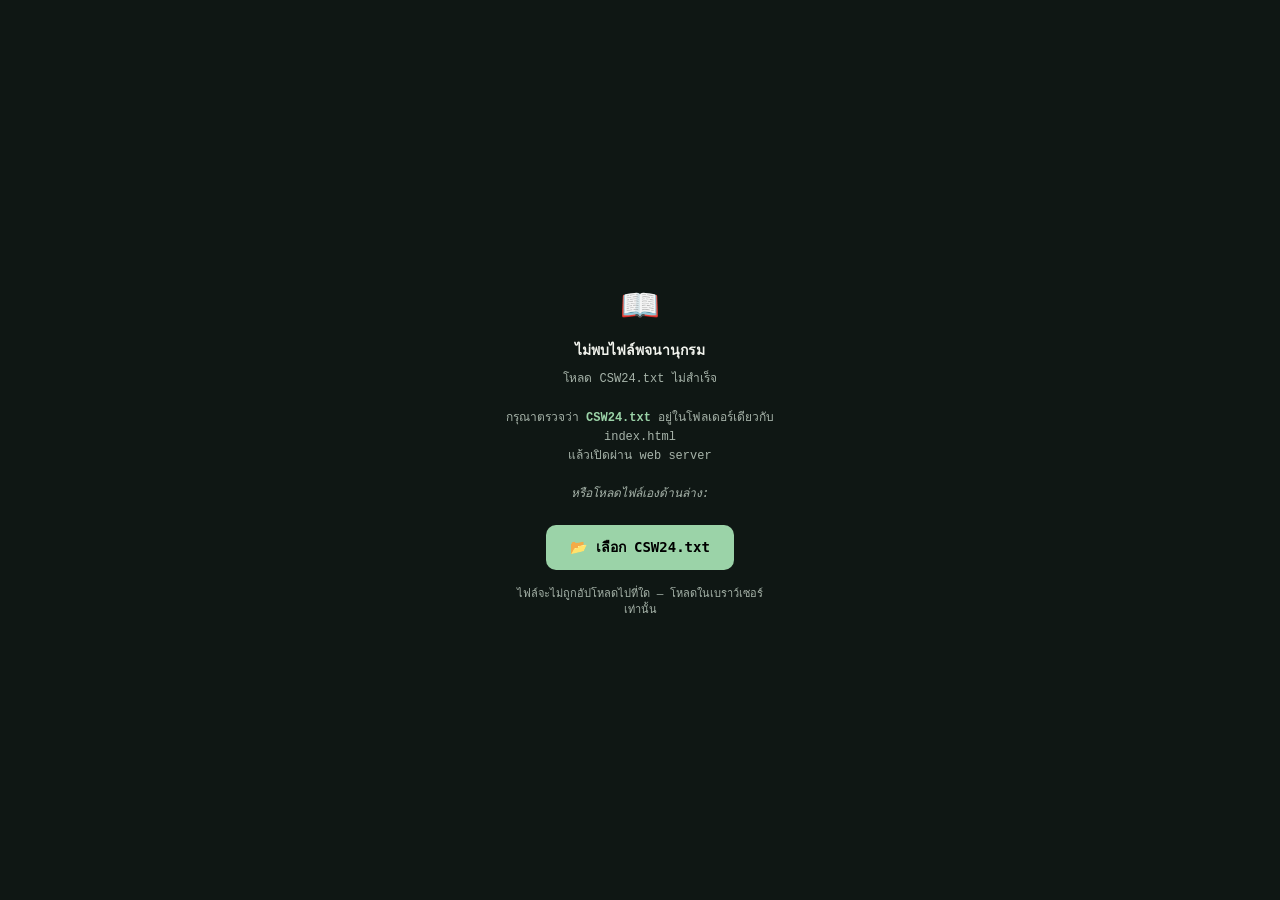
==== index.html @ 7fcb2414 "Add files via upload" ====
<!DOCTYPE html>
<html lang="en">
<head>
  <meta charset="UTF-8">
  <meta name="viewport" content="width=device-width, initial-scale=1.0, viewport-fit=cover">
  <meta name="apple-mobile-web-app-capable" content="yes">
  <meta name="apple-mobile-web-app-status-bar-style" content="black-translucent">
  <meta name="apple-mobile-web-app-title" content="Zyzzylu">
  <meta name="theme-color" content="#0F1714">
  <link rel="manifest" href="manifest.json">
  <link rel="apple-touch-icon" href="icons/icon-192.png">
  <title>Zyzzylu</title>
  <style>
    :root {
      --bg: #000000; --surface: #1C1C1E; --surface2: #2C2C2E;
      --border: #3A3A3C; --accent: #34C759; --danger: #FF3B30;
      --orange: #FF9500; --text: #FFFFFF; --text2: #8E8E93;
    }
    * { margin:0; padding:0; box-sizing:border-box; font-family:'Inter',sans-serif; -webkit-tap-highlight-color:transparent; }
    body { background:var(--bg); color:var(--text); min-height:100vh; padding-bottom:90px; }
    .mono { font-family:'JetBrains Mono',monospace; }
    mark { background:#FFE600; color:#000; border-radius:2px; padding:0 1px; font-weight:700; }

    #loadingScreen { position:fixed; inset:0; background:var(--bg); z-index:9999; display:flex; flex-direction:column; justify-content:center; align-items:center; gap:16px; }
    .spinner { width:42px; height:42px; border:4px solid var(--surface); border-top-color:var(--accent); border-radius:50%; animation:spin .8s linear infinite; }
    @keyframes spin { to { transform:rotate(360deg); } }

    header { position:sticky; top:0; z-index:100; background:rgba(0,0,0,.85); backdrop-filter:blur(20px); border-bottom:1px solid var(--border); padding:16px; display:flex; justify-content:flex-end; }
    nav.bottom-nav { position:fixed; bottom:0; left:0; right:0; height:68px; background:var(--surface); border-top:1px solid var(--border); display:flex; z-index:1000; padding-bottom:env(safe-area-inset-bottom); }
    .nav-item { flex:1; display:flex; flex-direction:column; justify-content:center; align-items:center; gap:4px; font-size:10px; font-weight:600; color:var(--text2); border:none; background:none; cursor:pointer; }
    .nav-item.active { color:var(--accent); }
    main { padding:16px; max-width:650px; margin:0 auto; }
    .section { display:none; }
    .section.active { display:block; }

    .capsule-wrapper { width:100%; background:var(--surface); border:1px solid var(--border); border-radius:30px; padding:4px; display:flex; margin-bottom:14px; }
    .capsule-btn { flex:1; background:none; border:none; color:var(--text2); font-size:13px; font-weight:600; padding:8px 0; cursor:pointer; border-radius:25px; transition:.2s; text-align:center; }
    .capsule-btn.active { background:var(--text); color:var(--bg); }

    .search-box { display:flex; width:100%; background:var(--surface); border:1px solid var(--border); border-radius:12px; padding:4px 8px; align-items:center; margin-bottom:14px; }
    .search-box input { flex:1; background:transparent; border:none; outline:none; color:var(--text); font-size:16px; padding:10px 12px; text-transform:uppercase; }
    .search-btn { width:34px; height:34px; border-radius:8px; background:var(--surface2); border:none; color:var(--text); cursor:pointer; }
    .drawer { height:0; overflow:hidden; transition:.25s ease-in-out; background:var(--surface); border-radius:12px; }
    .drawer.open { height:auto; padding:14px; border:1px solid var(--border); margin-bottom:14px; }
    .f-row { display:flex; gap:8px; margin-bottom:10px; align-items:center; }
    .f-stack { max-height:150px; overflow-y:auto; display:flex; flex-direction:column; gap:6px; }
    .f-item { display:flex; align-items:center; justify-content:space-between; background:var(--surface2); border:1px solid var(--border); padding:6px 12px; border-radius:8px; font-size:13px; }
    .btn { background:var(--surface); border:1px solid var(--border); color:var(--text); padding:10px 16px; border-radius:8px; cursor:pointer; font-size:13px; font-weight:500; }
    .btn-p { background:var(--accent); border:none; color:var(--text); font-weight:700; }
    .btn-not { padding:4px 8px; font-size:11px; font-weight:700; border:1px solid var(--border); background:none; color:var(--text2); border-radius:4px; cursor:pointer; }
    .btn-not.active { color:var(--danger); border-color:var(--danger); background:rgba(255,59,48,.1); }
    .input-field { width:100%; padding:14px; background:var(--surface2); border:1px solid var(--border); border-radius:8px; color:var(--text); font-size:15px; outline:none; }
    @keyframes shake { 0%,100%{transform:translateX(0)} 20%{transform:translateX(-6px)} 40%{transform:translateX(6px)} 60%{transform:translateX(-4px)} 80%{transform:translateX(4px)} }
    .shake-input { animation:shake .35s ease-in-out; border-color:var(--danger)!important; }
    .card { background:var(--surface); border:1px solid var(--border); border-radius:14px; padding:18px; position:relative; }

    .item-row { border-bottom:1px solid rgba(58,58,60,.5); padding:12px 4px; display:flex; justify-content:space-between; align-items:center; gap:12px; }
    .hook-box { color:var(--text2); font-size:12px; padding:2px 4px; background:rgba(44,44,46,.5); border-radius:4px; max-width:100px; overflow:hidden; text-overflow:ellipsis; white-space:nowrap; }
    .word-core { font-weight:700; color:var(--text); cursor:pointer; font-size:20px; letter-spacing:.5px; }
    .word-core:hover { color:var(--accent); }
    .dot-indicator { color:var(--danger); font-weight:700; margin:0 1px; font-size:16px; }
    .score-badge { font-size:14px; font-weight:700; color:var(--orange); }

    .q-clean-layout { display:flex; flex-direction:column; gap:16px; }
    .quiz-history-pane { max-height:200px; overflow-y:auto; display:flex; flex-direction:column; gap:6px; background:rgba(0,0,0,.3); padding:10px; border-radius:8px; border:1px solid var(--border); }
    .quiz-tile { width:44px; height:44px; background:var(--surface2); border:1px solid var(--border); border-radius:8px; display:flex; justify-content:center; align-items:center; font-family:'JetBrains Mono',monospace; font-size:22px; font-weight:700; color:var(--text); box-shadow:0 4px 6px rgba(0,0,0,.2); transition:transform .2s,background-color .2s; }
    .quiz-tile:hover { transform:scale(1.08); background-color:var(--border); }

    .judge-overlay { position:fixed; inset:0; background:rgba(0,0,0,.95); z-index:5000; display:none; flex-direction:column; justify-content:center; align-items:center; padding:24px; text-align:center; cursor:pointer; }
    .judge-overlay.open { display:flex; }
    .judge-symbol { font-size:96px; font-weight:bold; margin-bottom:10px; line-height:1; }
    .judge-status-text { font-size:32px; font-weight:800; text-transform:uppercase; margin-bottom:24px; }
    .judge-sub-list { font-size:14px; color:var(--text2); max-width:80%; overflow-y:auto; max-height:30vh; }

    .toast { position:fixed; bottom:84px; left:50%; transform:translateX(-50%); background:var(--surface2); border:1px solid var(--border); color:var(--text); padding:12px 20px; border-radius:10px; font-size:13px; font-weight:600; opacity:0; transition:.2s; pointer-events:none; z-index:9999; }
    .toast.show { opacity:1; }
    .modal-overlay { position:fixed; inset:0; background:rgba(0,0,0,.85); backdrop-filter:blur(10px); z-index:2000; display:none; justify-content:center; align-items:center; padding:16px; }
    .modal-overlay.open { display:flex; }
    .modal-card { background:var(--surface); border:1px solid var(--border); border-radius:16px; width:100%; max-width:480px; overflow:hidden; }
    .modal-header { padding:20px; background:var(--surface2); border-bottom:1px solid var(--border); display:flex; justify-content:space-between; }
    .modal-body { padding:20px; display:flex; flex-direction:column; gap:16px; max-height:55vh; overflow-y:auto; }
    .modal-footer { padding:14px 16px; background:var(--surface2); border-top:1px solid var(--border); display:flex; justify-content:space-between; align-items:center; }
    .info-label { font-size:11px; color:var(--text2); text-transform:uppercase; font-weight:700; margin-bottom:4px; }
    .info-val { font-size:14px; color:var(--text); }
    .info-grid { display:grid; grid-template-columns:1fr 1fr; gap:12px; }

    /* Calculator */
    .calc-key { background:var(--surface2); border:1px solid var(--border); color:var(--text);
                font-size:20px; font-weight:600; padding:18px 0; border-radius:10px;
                cursor:pointer; font-family:'Inter',sans-serif; transition:.12s;
                -webkit-tap-highlight-color:transparent; }
    .calc-key:active { transform:scale(.94); opacity:.8; }
    .calc-fn  { background:var(--surface); color:var(--text2); }
    .calc-op  { color:var(--orange); border-color:rgba(255,149,0,.35); }
    .calc-eq  { background:var(--accent); color:#000; border:none; }
  </style>
  <link rel="stylesheet" href="styles.css?v=8">
</head>
<body>

  <a class="skip-link" href="#mainContent">Skip to main content</a>

  <div id="loadingScreen" role="status" aria-live="polite">
    <div class="spinner"></div>
    <!-- id="loadingStatus" is used by core.js to show download progress -->
    <div class="mono" id="loadingStatus">Preparing the dictionary…</div>
  </div>

  <header class="dictionary-status" aria-live="polite">
    <span class="status-dot" aria-hidden="true"></span>
    <span class="status-copy">
      <span class="status-label">Dictionary</span>
      <span class="mono" id="wCnt">0 words</span>
    </span>
  </header>

  <nav class="bottom-nav" aria-label="Primary">
    <button type="button" class="nav-item active" id="nb-0" aria-controls="t0" aria-current="page" onclick="tab(0, this)"><span class="nav-glyph" aria-hidden="true">Aa</span><span>Search</span></button>
    <button type="button" class="nav-item" id="nb-1" aria-controls="t1" aria-current="false" onclick="tab(1, this)"><span class="nav-glyph" aria-hidden="true">?</span><span>Quiz</span></button>
    <button type="button" class="nav-item" id="nb-2" aria-controls="t2" aria-current="false" onclick="tab(2, this)"><span class="nav-glyph" aria-hidden="true">✓</span><span>Judge</span></button>
    <button type="button" class="nav-item" id="nb-3" aria-controls="t3" aria-current="false" onclick="tab(3, this)"><span class="nav-glyph" aria-hidden="true">☆</span><span>Saved</span></button>
    <button type="button" class="nav-item" id="nb-4" aria-controls="t4" aria-current="false" onclick="tab(4, this)"><span class="nav-glyph" aria-hidden="true">±</span><span>Calc</span></button>
  </nav>

  <main id="mainContent" tabindex="-1">
    <!-- ── SEARCH ─────────────────────────────────────────────────── -->
    <section class="section active" id="t0" aria-labelledby="searchTitle" aria-hidden="false">
      <div class="section-heading">
        <p class="eyebrow">Word search</p>
        <h1 id="searchTitle">Find your next word.</h1>
        <p>Start with the letters you have. Refine the results only when you need to.</p>
      </div>
      <div class="capsule-wrapper mono" role="group" aria-label="Search mode">
        <button type="button" class="capsule-btn active" id="sm-subanagram" aria-pressed="true" onclick="setSearchMode('subanagram')">Subanagram</button>
        <button type="button" class="capsule-btn" id="sm-anagram" aria-pressed="false" onclick="setSearchMode('anagram')">Anagram</button>
        <button type="button" class="capsule-btn" id="sm-pattern" aria-pressed="false" onclick="setSearchMode('pattern')">Pattern</button>
      </div>
      <label class="field-label" for="sInp">Rack or pattern</label>
      <div class="search-box">
        <input class="mono" id="sInp" type="text" autocomplete="off" aria-describedby="searchHint" placeholder="Enter letters (use . for blanks)…" onkeydown="if(event.key==='Enter')search()">
        <button type="button" class="search-btn" id="sBtn" aria-label="Search words" title="Search words" onclick="search()">→</button>
      </div>
      <p class="field-hint" id="searchHint">Use a full stop for a blank tile. Pattern mode also accepts * for any number of letters.</p>
      <button type="button" class="btn filter-toggle" aria-expanded="false" aria-controls="sDrw" onclick="toggleSearchFilters(this)">
        <span>Advanced filters</span><span class="toggle-mark" aria-hidden="true">+</span>
      </button>
      <div class="drawer" id="sDrw" aria-hidden="true">
        <div class="f-row">
          <label class="sr-only" for="sFType">Filter type</label>
          <select class="input-field" id="sFType">
            <option value="length">Length Range</option>
            <option value="point_value">Point Value Range</option>
            <option value="num_vowels">Number of Vowels</option>
            <option value="begins">Begins With</option>
            <option value="ends">Ends With</option>
            <option value="probability_order">Probability Order</option>
            <option value="limit_probability_order">Limit by Probability Order</option>
          </select>
          <button type="button" class="btn btn-p" onclick="addFilter('S')">Add filter</button>
        </div>
        <div class="f-stack" id="sStack"></div>
      </div>
      <div id="sRes"></div>
    </section>

    <!-- ── QUIZ ──────────────────────────────────────────────────── -->
    <section class="section" id="t1" aria-labelledby="quizTitle" aria-hidden="true">
      <div class="section-heading">
        <p class="eyebrow">Practice</p>
        <h1 id="quizTitle">Study at your pace.</h1>
        <p>Choose a format that feels useful. The timer can stay off.</p>
      </div>
      <div class="card" id="qBox">
        <div id="qSettingsPane">
          <div class="settings-heading">
            <div>
              <h2>Quiz settings</h2>
              <p>Build a focused set or use the whole dictionary.</p>
            </div>
            <button type="button" class="btn quiet-action" onclick="document.getElementById('fInp').click()">Load .zzq</button>
          </div>
          <div class="f-row filter-builder">
            <label class="sr-only" for="qFType">Quiz filter type</label>
            <select class="input-field" id="qFType">
              <option value="length">Length Range</option>
              <option value="point_value">Point Value Range</option>
              <option value="num_vowels">Number of Vowels</option>
              <option value="includes">Includes Letters</option>
              <option value="begins">Begins With</option>
              <option value="ends">Ends With</option>
              <option value="anagram_match">Anagram Match</option>
              <option value="subanagram_match">Subanagram Match</option>
              <option value="pattern_match">Pattern Match</option>
              <option value="probability_order">Probability Order</option>
              <option value="limit_probability_order">Limit by Probability Order</option>
            </select>
            <button type="button" class="btn" onclick="addFilter('Q')">Add filter</button>
          </div>
          <div class="f-stack quiz-filter-stack" id="qStack"></div>
          <div class="parameter-grid">
            <div class="field-group">
              <label class="field-label" for="qTypeSelect">Quiz type</label>
              <select class="input-field" id="qTypeSelect">
                <option value="0">Anagrams</option>
                <option value="1">Anagrams with Hooks</option>
                <option value="2">Build Quiz</option>
              </select>
            </div>
            <div class="field-group">
              <label class="field-label" for="qOrderSelect">Question order</label>
              <select class="input-field" id="qOrderSelect">
                <option value="1">Random</option>
                <option value="0">Alphabetical</option>
                <option value="2">Probability</option>
              </select>
            </div>
          </div>
          <div class="field-group timer-field">
            <label class="field-label" for="qTimerSelect">Timer</label>
            <select class="input-field" id="qTimerSelect">
              <option value="0">No timer (Unlimited)</option>
              <option value="15">15 seconds per question</option>
              <option value="30">30 seconds per question</option>
              <option value="60">60 seconds per question</option>
              <option value="120">120 seconds per question</option>
            </select>
          </div>
          <button type="button" class="btn btn-p primary-action" id="qStartBtn" aria-describedby="qReadyHint" disabled onclick="startQuiz()">Start quiz</button>
          <p class="field-hint" id="qReadyHint">The quiz engine becomes available as soon as the dictionary is ready.</p>
        </div>
        <div id="qEnginePane" style="display:none;"></div>
      </div>
    </section>

    <!-- ── JUDGE ─────────────────────────────────────────────────── -->
    <section class="section" id="t2" aria-labelledby="judgeTitle" aria-hidden="true">
      <div class="section-heading">
        <p class="eyebrow">Word judge</p>
        <h1 id="judgeTitle">Check without the guesswork.</h1>
        <p>Enter one word or a short list. Your text stays in this browser.</p>
      </div>
      <div class="card judge-card">
        <label class="field-label" for="cInp">Words to check</label>
        <div class="judge-entry">
          <input type="text" id="cInp" class="input-field mono" autocomplete="off"
            placeholder="Enter words…"
            onkeydown="if(event.key==='Enter')chkChal()">
          <button type="button" class="btn btn-p" onclick="chkChal()">Check words</button>
        </div>
      </div>
    </section>

    <!-- ── SAVED ─────────────────────────────────────────────────── -->
    <section class="section" id="t3" aria-labelledby="savedTitle" aria-hidden="true">
      <div class="section-heading">
        <p class="eyebrow">Saved words</p>
        <h1 id="savedTitle">Words worth returning to.</h1>
        <p>Keep a small study list here. It remains on this device.</p>
      </div>
      <div class="section-toolbar">
        <h2>Bookmarks</h2>
        <button type="button" class="btn destructive-action" onclick="clearSaved()">Clear all</button>
      </div>
      <div id="bList"></div>
    </section>
    <!-- ── CALCULATOR ──────────────────────────────────────────────────── -->
    <section class="section" id="t4" aria-labelledby="calcTitle" aria-hidden="true">
      <div class="section-heading">
        <p class="eyebrow">Calculator</p>
        <h1 id="calcTitle">Keep the score close by.</h1>
        <p>A quiet scratchpad for quick totals during play.</p>
      </div>
      <!-- Display -->
      <div class="card calc-display-card">
        <div id="calcExpr" style="min-height:28px;padding:12px 16px 4px;font-family:'JetBrains Mono',monospace;
             font-size:13px;color:var(--text2);text-align:right;word-break:break-all;"></div>
        <div id="calcDisplay" style="padding:4px 16px 16px;font-family:'JetBrains Mono',monospace;
             font-size:36px;font-weight:700;text-align:right;color:var(--text);word-break:break-all;">0</div>
      </div>

      <!-- Keypad -->
      <div class="calc-grid" aria-label="Calculator keypad">
        <button class="calc-key calc-fn" onclick="calcFn('C')">C</button>
        <button class="calc-key calc-fn" onclick="calcFn('⌫')" style="font-size:20px;">⌫</button>
        <button class="calc-key calc-fn" onclick="calcFn('%')">%</button>
        <button class="calc-key calc-op" onclick="calcFn('/')">÷</button>

        <button class="calc-key" onclick="calcFn('7')">7</button>
        <button class="calc-key" onclick="calcFn('8')">8</button>
        <button class="calc-key" onclick="calcFn('9')">9</button>
        <button class="calc-key calc-op" onclick="calcFn('*')">×</button>

        <button class="calc-key" onclick="calcFn('4')">4</button>
        <button class="calc-key" onclick="calcFn('5')">5</button>
        <button class="calc-key" onclick="calcFn('6')">6</button>
        <button class="calc-key calc-op" onclick="calcFn('-')">−</button>

        <button class="calc-key" onclick="calcFn('1')">1</button>
        <button class="calc-key" onclick="calcFn('2')">2</button>
        <button class="calc-key" onclick="calcFn('3')">3</button>
        <button class="calc-key calc-op" onclick="calcFn('+')">+</button>

        <button class="calc-key" onclick="calcFn('+/-')" style="font-size:16px;">+/−</button>
        <button class="calc-key" onclick="calcFn('0')">0</button>
        <button class="calc-key" onclick="calcFn('.')">.</button>
        <button class="calc-key calc-eq" onclick="calcFn('=')">=</button>
      </div>

      <!-- History -->
      <div class="section-toolbar compact-toolbar">
        <h2>History</h2>
        <button type="button" class="btn destructive-action"
                onclick="calcClearHistory()">Clear</button>
      </div>
      <div id="calcHistory" class="calc-history"></div>
    </section>
  </main>

  <!-- Judge overlay -->
  <div class="judge-overlay" id="jOverlay" role="dialog" aria-modal="true" aria-hidden="true" aria-labelledby="jStatus" tabindex="-1" onclick="closeJudgeOverlay(event)">
    <div class="judge-result-card">
      <div class="judge-symbol" id="jSymbol" aria-hidden="true">✓</div>
      <div class="judge-status-text" id="jStatus">Valid</div>
      <div class="mono judge-sub-list" id="jSubList"></div>
      <button type="button" class="btn" onclick="closeJudgeOverlay()">Close</button>
    </div>
  </div>

  <!-- Word detail modal -->
  <div class="modal-overlay" id="uluModal" role="dialog" aria-modal="true" aria-hidden="true" aria-labelledby="mWord" tabindex="-1" onclick="handleModalBackdrop(event)">
    <div class="modal-card" role="document">
      <div class="modal-header">
        <div>
          <h2 class="mono" id="mWord" style="font-size:32px; font-weight:700;">WORD</h2>
          <span class="mono" id="mPos" style="font-size:13px; color:var(--accent);">n.</span>
        </div>
        <div style="text-align:right;">
          <div class="mono" id="mScore" style="font-size:28px; font-weight:700; color:var(--orange)">00</div>
          <span style="font-size:10px; color:var(--text2);">BASE SCORE</span>
        </div>
      </div>
      <div class="modal-body">
        <div class="definition-block"><div class="info-label">Definition</div><div class="info-val" id="mDef"></div></div>

        <!-- Hook letters row -->
        <div class="hook-detail">
          <div class="hook-detail-grid">
            <div>
              <div class="info-label" style="text-align:right;">Front Hook Letters</div>
              <div class="mono" id="mFHooks" style="color:var(--accent);font-size:14px;font-weight:700;letter-spacing:4px;text-align:right;"></div>
            </div>
            <div class="mono" id="mWordCenter" style="font-size:22px;font-weight:800;color:var(--text);padding:0 8px;white-space:nowrap;"></div>
            <div>
              <div class="info-label" style="text-align:left;">Back Hook Letters</div>
              <div class="mono" id="mBHooks" style="color:var(--accent);font-size:14px;font-weight:700;letter-spacing:4px;text-align:left;"></div>
            </div>
          </div>
        </div>

        <!-- Full hook words -->
        <div>
          <div class="info-label">Front Hook Words</div>
          <div class="mono" id="mFHookWords" style="color:var(--accent);font-size:13px;line-height:1.9;word-break:break-word;"></div>
        </div>
        <div>
          <div class="info-label">Back Hook Words</div>
          <div class="mono" id="mBHookWords" style="color:var(--accent);font-size:13px;line-height:1.9;word-break:break-word;"></div>
        </div>

        <!-- Multi-letter extensions -->
        <div>
          <div class="info-label">Prefix Extensions <span style="color:var(--border);font-weight:400;">___+WORD</span></div>
          <div class="mono" id="mPrefixExt" style="font-size:13px;line-height:2;word-break:break-word;"></div>
        </div>
        <div>
          <div class="info-label">Suffix Extensions <span style="color:var(--border);font-weight:400;">WORD+___</span></div>
          <div class="mono" id="mSuffixExt" style="font-size:13px;line-height:2;word-break:break-word;"></div>
        </div>

        <!-- Anagrams & Inflections -->
        <div><div class="info-label">Anagrams</div><div class="info-val mono" id="mAnagrams" style="color:var(--text2)">None</div></div>
        <div><div class="info-label">Inflections</div><div class="info-val mono" id="mInflections" style="color:var(--orange)">None</div></div>
      </div>
      <div class="modal-footer">
        <div style="display:flex; gap:6px;">
          <button type="button" class="btn" aria-label="Previous word" title="Previous word" onclick="navWord(-1)">←</button>
          <button type="button" class="btn" aria-label="Next word" title="Next word" onclick="navWord(1)">→</button>
        </div>
        <div style="display:flex; gap:6px;">
          <button type="button" class="btn" id="mFavBtn" aria-label="Save word" title="Save word" onclick="favWord()">☆</button>
          <button type="button" class="btn quiet-action" onclick="closeUlu()">Close</button>
        </div>
      </div>
    </div>
  </div>

  <div class="toast" id="tst" role="status" aria-live="polite" aria-atomic="true"></div>
  <input type="file" id="fInp" style="display:none" accept=".zzq,.txt,text/plain,application/xml,text/xml,*/*" onchange="loadZzq(event)">

  <script src="core.js?v=7"></script>
  <script src="search.js?v=7"></script>
  <script src="zyzzylu_cpp_engine.js"></script>
  <script src="quiz_bridge.js?v=4"></script>
  <script src="judge.js?v=4"></script>
  <script>
    // ── CALCULATOR ─────────────────────────────────────────────────────
    let calcExpr     = '';   // full expression string
    let calcCurrent  = '0';  // display number
    let calcOperator = '';   // pending operator
    let calcPrev     = null; // previous value
    let calcNewNum   = true; // next digit starts a fresh number
    let calcResult   = false;// last action was =
    let calcHistory  = JSON.parse(localStorage.getItem('zyz_calc_hist') || '[]');

    function calcSaveHistory() {
      localStorage.setItem('zyz_calc_hist', JSON.stringify(calcHistory.slice(-50)));
    }
    function calcRenderHistory() {
      const el = document.getElementById('calcHistory');
      if (!el) return;
      el.innerHTML = [...calcHistory].reverse().map(h =>
        `<div class="card" style="padding:10px 14px;display:flex;justify-content:space-between;align-items:center;gap:8px;">
          <div style="font-size:12px;color:var(--text2);font-family:'JetBrains Mono',monospace;
                      flex:1;word-break:break-all;">${h.expr}</div>
          <div style="font-family:'JetBrains Mono',monospace;font-size:18px;font-weight:700;
                      color:var(--orange);white-space:nowrap;">${h.result}</div>
         </div>`
      ).join('') || '<p style="text-align:center;color:var(--text2);font-size:13px;padding:12px;">No history yet</p>';
    }
    function calcUpdate() {
      document.getElementById('calcDisplay').innerText = calcCurrent;
      document.getElementById('calcExpr').innerText    = calcExpr;
    }
    function calcFn(key) {
      const digits = '0123456789';
      if (digits.includes(key)) {
        if (calcResult) { calcExpr = ''; calcResult = false; }
        if (calcNewNum || calcCurrent === '0') {
          calcCurrent = key;
          calcNewNum  = false;
        } else {
          if (calcCurrent.replace('-','').replace('.','').length < 15)
            calcCurrent += key;
        }
      } else if (key === '.') {
        if (calcResult) { calcCurrent = '0'; calcExpr = ''; calcResult = false; }
        if (calcNewNum) { calcCurrent = '0.'; calcNewNum = false; }
        else if (!calcCurrent.includes('.')) calcCurrent += '.';
      } else if (key === '+/-') {
        if (calcCurrent !== '0')
          calcCurrent = calcCurrent.startsWith('-') ? calcCurrent.slice(1) : '-' + calcCurrent;
      } else if (key === 'CE') {
        calcCurrent = '0';
        calcNewNum  = true;
      } else if (key === '⌫') {
        if (!calcNewNum && calcCurrent !== '0') {
          calcCurrent = calcCurrent.length > 1 ? calcCurrent.slice(0, -1) : '0';
          if (calcCurrent === '-') calcCurrent = '0';
          calcNewNum = calcCurrent === '0';
        }
      } else if (key === 'C') {
        calcCurrent = '0'; calcExpr = ''; calcOperator = ''; calcPrev = null;
        calcNewNum = true; calcResult = false;
      } else if (key === '%') {
        const v = parseFloat(calcCurrent);
        calcCurrent = String(calcPrev !== null ? calcPrev * v / 100 : v / 100);
        calcNewNum  = true;
      } else if (['+', '-', '*', '/'].includes(key)) {
        if (calcOperator && !calcNewNum) {
          const a = calcPrev, b = parseFloat(calcCurrent);
          calcPrev    = calcCompute(a, b, calcOperator);
          calcCurrent = calcFormat(calcPrev);
          calcExpr    = calcCurrent + ' ' + calcOpSym(key) + ' ';
        } else {
          calcPrev = parseFloat(calcCurrent);
          calcExpr = calcCurrent + ' ' + calcOpSym(key) + ' ';
        }
        calcOperator = key;
        calcNewNum   = true;
        calcResult   = false;
      } else if (key === '=') {
        if (calcOperator && calcPrev !== null) {
          const a = calcPrev, b = parseFloat(calcCurrent);
          const expr = calcExpr + calcCurrent;
          const res  = calcCompute(a, b, calcOperator);
          calcCurrent  = calcFormat(res);
          calcHistory.push({ expr, result: calcCurrent });
          calcSaveHistory();
          calcRenderHistory();
          calcExpr     = '';
          calcOperator = '';
          calcPrev     = null;
          calcNewNum   = true;
          calcResult   = true;
        }
      }
      calcUpdate();
    }
    function calcCompute(a, b, op) {
      switch(op) {
        case '+': return a + b;
        case '-': return a - b;
        case '*': return a * b;
        case '/': return b !== 0 ? a / b : (b === 0 ? Infinity : NaN);
      }
      return b;
    }
    function calcFormat(n) {
      if (!isFinite(n)) return isNaN(n) ? 'Error' : '∞';
      // Avoid floating point garbage: round to 12 sig figs
      const s = parseFloat(n.toPrecision(12));
      return String(s);
    }
    function calcOpSym(op) {
      return {'+':'+','-':'−','*':'×','/':'÷'}[op] || op;
    }
    function calcClearHistory() {
      if (confirm('ล้างประวัติเครื่องคิดเลขทั้งหมด?')) {
        calcHistory = [];
        calcSaveHistory();
        calcRenderHistory();
      }
    }
    // Keyboard support for calculator tab
    document.addEventListener('keydown', e => {
      const calcSection = document.getElementById('t4');
      if (!calcSection?.classList.contains('active')) return;
      if (e.key >= '0' && e.key <= '9') calcFn(e.key);
      else if (e.key === '+') calcFn('+');
      else if (e.key === '-') calcFn('-');
      else if (e.key === '*') calcFn('*');
      else if (e.key === '/') { e.preventDefault(); calcFn('/'); }
      else if (e.key === '.' || e.key === ',') calcFn('.');
      else if (e.key === 'Enter' || e.key === '=') calcFn('=');
      else if (e.key === 'Backspace') { e.preventDefault(); calcFn('⌫'); } else if (e.key === 'Escape') calcFn('C');
    });
    // Init history display
    calcRenderHistory();
  </script>
  <script>
    if ('serviceWorker' in navigator) {
      window.addEventListener('load', () => {
        navigator.serviceWorker.register('sw.js')
          .then(reg => console.log('SW registered:', reg.scope))
          .catch(err => console.error('SW failed:', err));
      });
    }
  </script>
</body>
</html>
---- styles.css ----
:root {
  color-scheme: dark;
  --bg: #0f1714;
  --surface: #16211d;
  --surface2: #1b2923;
  --surface3: #22332b;
  --border: #2d4137;
  --border-strong: #456052;
  --accent: #9bd3a8;
  --accent-strong: #bce4c5;
  --accent-ink: #112018;
  --danger: #e89b95;
  --orange: #e7bd79;
  --text: #f2f4ee;
  --text2: #a7b4aa;
  --muted: #7f9084;
  --focus: #d7f2dc;
  --shadow: 0 24px 70px rgba(4, 10, 7, .28);
  --radius-sm: 10px;
  --radius-md: 16px;
  --radius-lg: 22px;
  --content: 880px;
}

html {
  background: var(--bg);
  font-family: Inter, ui-sans-serif, system-ui, -apple-system, BlinkMacSystemFont, "Segoe UI", sans-serif;
  scroll-behavior: smooth;
}

*,
*::before,
*::after {
  box-sizing: border-box;
  font-family: inherit;
}

body {
  min-height: 100vh;
  margin: 0;
  background: var(--bg);
  color: var(--text);
  line-height: 1.5;
  padding: 0 0 calc(88px + env(safe-area-inset-bottom));
  overflow-x: hidden;
}

button,
input,
select {
  font: inherit;
}

button,
select {
  touch-action: manipulation;
}

button {
  -webkit-tap-highlight-color: transparent;
}

.mono,
.mono *,
#calcExpr,
#calcDisplay {
  font-family: "JetBrains Mono", "SFMono-Regular", Consolas, "Liberation Mono", monospace !important;
}

.sr-only {
  position: absolute !important;
  width: 1px !important;
  height: 1px !important;
  padding: 0 !important;
  margin: -1px !important;
  overflow: hidden !important;
  clip: rect(0, 0, 0, 0) !important;
  white-space: nowrap !important;
  border: 0 !important;
}

.skip-link {
  position: fixed;
  z-index: 10000;
  top: 12px;
  left: 12px;
  padding: 10px 14px;
  border-radius: var(--radius-sm);
  background: var(--focus);
  color: var(--accent-ink);
  font-weight: 700;
  transform: translateY(-160%);
  transition: transform .16s ease;
}

.skip-link:focus {
  transform: translateY(0);
}

:focus-visible {
  outline: 3px solid var(--focus);
  outline-offset: 3px;
}

::selection {
  background: var(--accent);
  color: var(--accent-ink);
}

mark {
  padding: 0 2px;
  border-radius: 3px;
  background: #d6d49a;
  color: #152018;
}

#loadingScreen {
  position: fixed;
  inset: 0;
  z-index: 9999;
  display: flex;
  flex-direction: column;
  align-items: center;
  justify-content: center;
  gap: 18px;
  padding: 24px;
  background: var(--bg);
  color: var(--text2);
  text-align: center;
}

#loadingStatus {
  max-width: 34ch;
  font-size: 13px;
  line-height: 1.6;
}

.spinner {
  width: 42px;
  height: 42px;
  border: 3px solid var(--surface3);
  border-top-color: var(--accent);
  border-radius: 50%;
  animation: spin 1s linear infinite;
}

.dictionary-status {
  position: relative;
  z-index: auto;
  top: auto;
  right: auto;
  bottom: auto;
  left: auto;
  display: flex;
  align-items: center;
  justify-content: flex-start;
  gap: 10px;
  width: min(100%, var(--content));
  margin: 0 auto;
  padding: 22px clamp(18px, 5vw, 42px) 0;
  border: 0;
  background: transparent;
  backdrop-filter: none;
}

.status-dot {
  width: 8px;
  height: 8px;
  flex: 0 0 auto;
  border-radius: 50%;
  background: var(--accent);
  box-shadow: 0 0 0 5px rgba(155, 211, 168, .1);
}

.status-copy {
  display: flex;
  align-items: baseline;
  gap: 8px;
  min-width: 0;
}

.status-label,
#wCnt {
  font-size: 12px;
}

.status-label {
  color: var(--text2);
}

#wCnt {
  color: var(--muted) !important;
  text-transform: lowercase;
}

nav.bottom-nav {
  position: fixed;
  z-index: 1000;
  right: 0;
  bottom: 0;
  left: 0;
  display: flex;
  height: calc(72px + env(safe-area-inset-bottom));
  padding: 7px max(8px, env(safe-area-inset-left)) env(safe-area-inset-bottom) max(8px, env(safe-area-inset-right));
  border: 0;
  border-top: 1px solid rgba(69, 96, 82, .7);
  background: rgba(15, 23, 20, .92);
  backdrop-filter: blur(18px);
}

.nav-item {
  display: flex;
  flex: 1;
  min-width: 0;
  min-height: 54px;
  flex-direction: column;
  align-items: center;
  justify-content: center;
  gap: 3px;
  border: 0;
  border-radius: var(--radius-sm);
  background: transparent;
  color: var(--muted);
  font-size: 11px;
  font-weight: 600;
  cursor: pointer;
  transition: color .16s ease, background-color .16s ease;
}

.nav-item:hover {
  color: var(--text);
}

.nav-item.active {
  background: var(--surface2);
  color: var(--accent-strong);
}

.nav-glyph {
  display: grid;
  width: 25px;
  height: 25px;
  place-items: center;
  border: 1px solid transparent;
  border-radius: 7px;
  color: currentColor;
  font-family: "JetBrains Mono", "SFMono-Regular", Consolas, monospace;
  font-size: 12px;
  font-weight: 700;
  line-height: 1;
}

.nav-item.active .nav-glyph {
  border-color: var(--border-strong);
  background: rgba(155, 211, 168, .08);
}

main {
  width: min(100%, var(--content));
  max-width: var(--content);
  margin: 0 auto;
  padding: clamp(26px, 6vw, 58px) clamp(18px, 5vw, 42px) 64px;
}

.section {
  display: none;
}

.section.active {
  display: block;
  animation: section-in .24s ease-out both;
}

@keyframes section-in {
  from { opacity: 0; transform: translateY(7px); }
  to { opacity: 1; transform: translateY(0); }
}

.section-heading {
  max-width: 640px;
  margin-bottom: clamp(28px, 5vw, 46px);
}

.eyebrow {
  margin: 0 0 10px;
  color: var(--accent);
  font-size: 12px;
  font-weight: 700;
  letter-spacing: .08em;
  text-transform: uppercase;
}

.section-heading h1 {
  max-width: 18ch;
  margin: 0;
  color: var(--text);
  font-size: clamp(34px, 6vw, 56px);
  font-weight: 650;
  letter-spacing: -.045em;
  line-height: 1.02;
  text-wrap: balance;
}

.section-heading > p:last-child {
  max-width: 54ch;
  margin: 16px 0 0;
  color: var(--text2);
  font-size: clamp(15px, 2vw, 17px);
  line-height: 1.65;
}

.capsule-wrapper {
  display: flex;
  width: 100%;
  margin: 0 0 22px;
  padding: 4px;
  border: 1px solid var(--border);
  border-radius: var(--radius-md);
  background: var(--surface);
}

.capsule-btn {
  min-height: 42px;
  padding: 8px 12px;
  border: 0;
  border-radius: 12px;
  background: transparent;
  color: var(--text2);
  font-size: 12px;
  font-weight: 650;
  cursor: pointer;
  transition: color .16s ease, background-color .16s ease, box-shadow .16s ease;
}

.capsule-btn:hover {
  color: var(--text);
}

.capsule-btn.active {
  background: var(--surface3);
  color: var(--accent-strong);
  box-shadow: inset 0 0 0 1px var(--border-strong);
}

.field-label {
  display: block;
  margin: 0 0 8px;
  color: var(--text2);
  font-size: 12px;
  font-weight: 650;
}

.field-hint {
  margin: 10px 2px 0;
  color: var(--muted);
  font-size: 12px;
  line-height: 1.55;
}

.search-box {
  display: flex;
  width: 100%;
  min-height: 64px;
  align-items: center;
  margin: 0;
  padding: 6px;
  border: 1px solid var(--border-strong);
  border-radius: var(--radius-md);
  background: var(--surface2);
  box-shadow: 0 12px 34px rgba(4, 10, 7, .14);
  transition: border-color .16s ease, box-shadow .16s ease;
}

.search-box:focus-within {
  border-color: var(--accent);
  box-shadow: 0 0 0 4px rgba(155, 211, 168, .1), 0 12px 34px rgba(4, 10, 7, .18);
}

.search-box input {
  min-width: 0;
  padding: 12px 14px;
  border: 0;
  outline: 0;
  background: transparent;
  color: var(--text);
  font-size: clamp(16px, 2.5vw, 19px);
  letter-spacing: .02em;
  text-transform: uppercase;
}

.search-box input::placeholder,
.input-field::placeholder {
  color: var(--muted);
  opacity: 1;
}

.search-btn {
  display: grid;
  width: 48px;
  height: 48px;
  flex: 0 0 auto;
  place-items: center;
  border: 0;
  border-radius: 12px;
  background: var(--accent);
  color: var(--accent-ink);
  font-size: 22px;
  font-weight: 700;
  cursor: pointer;
  transition: background-color .16s ease, transform .16s ease;
}

.search-btn:hover {
  background: var(--accent-strong);
}

.search-btn:active {
  transform: scale(.96);
}

.search-btn.is-loading {
  cursor: wait;
}

.btn {
  min-height: 44px;
  padding: 10px 15px;
  border: 1px solid var(--border);
  border-radius: var(--radius-sm);
  background: var(--surface);
  color: var(--text);
  font-size: 13px;
  font-weight: 600;
  cursor: pointer;
  transition: border-color .16s ease, background-color .16s ease, color .16s ease, transform .16s ease;
}

.btn:hover:not(:disabled) {
  border-color: var(--border-strong);
  background: var(--surface2);
}

.btn:active:not(:disabled) {
  transform: translateY(1px);
}

.btn:disabled {
  cursor: not-allowed;
  opacity: .5;
}

.btn-p {
  border-color: transparent;
  background: var(--accent);
  color: var(--accent-ink);
  font-weight: 750;
}

.btn-p:hover:not(:disabled) {
  border-color: transparent;
  background: var(--accent-strong);
}

.quiet-action {
  background: transparent;
  color: var(--text2);
}

.destructive-action {
  min-height: 38px;
  padding: 7px 11px;
  background: transparent;
  color: var(--danger) !important;
}

.primary-action {
  width: 100%;
  margin-top: 20px;
  min-height: 50px;
}

.filter-toggle {
  display: flex;
  width: 100%;
  min-height: 46px;
  align-items: center;
  justify-content: space-between;
  margin: 20px 0 0;
  padding-inline: 4px;
  border-width: 0 0 1px;
  border-radius: 0;
  background: transparent;
  color: var(--text2);
}

.filter-toggle:hover {
  background: transparent !important;
  color: var(--text);
}

.toggle-mark {
  color: var(--accent);
  font-family: "JetBrains Mono", monospace;
  font-size: 20px;
  transition: transform .2s ease;
}

.filter-toggle[aria-expanded="true"] .toggle-mark {
  transform: rotate(45deg);
}

.drawer {
  height: 0;
  overflow: hidden;
  border: 0;
  border-radius: 0;
  background: transparent;
}

.drawer.open {
  height: auto;
  margin: 0 0 18px;
  padding: 18px 0 2px;
  border: 0;
}

.f-row {
  display: flex;
  align-items: center;
  gap: 10px;
  margin: 0 0 12px;
}

.f-row .input-field {
  flex: 1;
}

.input-field {
  width: 100%;
  min-height: 46px;
  padding: 10px 12px;
  border: 1px solid var(--border);
  border-radius: var(--radius-sm);
  outline: 0;
  background: var(--surface2);
  color: var(--text);
  font-size: 14px;
}

.input-field:focus {
  border-color: var(--accent);
  box-shadow: 0 0 0 4px rgba(155, 211, 168, .1);
}

.f-stack {
  display: flex;
  max-height: 220px;
  flex-direction: column;
  gap: 8px;
  overflow-y: auto;
}

.f-item {
  gap: 10px;
  padding: 10px 12px;
  border: 1px solid var(--border);
  border-radius: var(--radius-sm);
  background: var(--surface2);
  color: var(--text);
}

.f-item input {
  min-height: 32px;
  border-radius: 7px;
}

.btn-not {
  min-height: 30px;
  border-color: var(--border);
  border-radius: 7px;
  color: var(--text2);
}

.btn-not.active {
  border-color: var(--danger);
  background: rgba(232, 155, 149, .08);
  color: var(--danger);
}

.filter-delete {
  display: grid;
  width: 34px;
  height: 34px;
  flex: 0 0 auto;
  place-items: center;
  border: 0;
  border-radius: 8px;
  background: transparent;
  color: var(--danger);
  font-size: 18px;
  cursor: pointer;
}

.filter-delete:hover {
  background: rgba(232, 155, 149, .08);
}

#sRes {
  margin-top: 28px;
}

.result-summary {
  display: flex;
  align-items: baseline;
  justify-content: space-between;
  gap: 16px;
  padding: 0 4px 10px;
}

.result-count {
  color: var(--muted);
  font-size: 11px;
}

.result-guide {
  color: var(--muted);
  font-size: 10px;
  text-align: right;
}

.search-progress {
  margin: 28px 0 0;
  padding: 24px 4px;
  border-top: 1px solid var(--border);
  color: var(--text2);
  font-size: 12px;
}

.results-footer {
  padding: 10px 4px 4px;
  color: var(--muted);
  font-size: 11px;
  text-align: right;
}

.virtual-results {
  --virtual-row-height: 76px;
  height: min(68vh, 680px);
  min-height: 320px;
  overflow-y: auto;
  overscroll-behavior: contain;
  border-block: 1px solid var(--border);
  scrollbar-color: var(--border-strong) transparent;
  scrollbar-width: thin;
  outline: none;
  overflow-anchor: none;
}

.virtual-results:focus-visible {
  box-shadow: 0 0 0 2px var(--bg), 0 0 0 4px var(--accent);
}

.virtual-results-track {
  min-height: 100%;
}

.virtual-spacer {
  width: 1px;
  pointer-events: none;
}

.empty-state {
  margin: 28px 0 0;
  padding: 34px 20px;
  border-top: 1px solid var(--border);
  color: var(--text2);
  text-align: center;
}

.word-result {
  display: grid;
  width: 100%;
  grid-template-columns: minmax(0, 1fr) minmax(min-content, auto) minmax(0, 1fr);
  align-items: center;
  gap: 8px;
  height: var(--virtual-row-height, auto);
  padding: 14px 8px;
  border: 0;
  border-bottom: 1px solid rgba(69, 96, 82, .55);
  background: transparent;
  color: var(--text);
  text-align: inherit;
  cursor: pointer;
  transition: background-color .16s ease;
}

.word-result:hover {
  background: rgba(27, 41, 35, .55);
}

.word-result:focus-visible {
  position: relative;
  z-index: 1;
}

.hook-column {
  min-width: 0;
  color: var(--text2);
  font-size: 12px;
  font-weight: 700;
  line-height: 1.8;
  word-break: break-all;
}

.hook-column.front {
  text-align: right;
}

.hook-column.back {
  text-align: left;
}

.word-result-core {
  min-width: 0;
  padding: 0 4px;
  text-align: center;
  white-space: nowrap;
}

.word-core {
  color: var(--text);
  font-size: clamp(18px, 4vw, 22px);
  font-weight: 750;
  letter-spacing: .02em;
}

.word-result:hover .word-core {
  color: var(--accent-strong);
}

.word-meta {
  display: block;
  margin-top: 3px;
  color: var(--muted);
  font-size: 10px;
  letter-spacing: .02em;
}

.word-score {
  color: var(--orange);
  font-weight: 750;
}

.word-dot {
  margin: 0 3px;
  color: var(--danger);
  font-size: 9px;
}

.card {
  position: relative;
  padding: clamp(18px, 4vw, 28px);
  border: 1px solid var(--border);
  border-radius: var(--radius-lg);
  background: var(--surface);
  box-shadow: var(--shadow);
}

.settings-heading,
.section-toolbar {
  display: flex;
  align-items: center;
  justify-content: space-between;
  gap: 18px;
}

.settings-heading {
  margin-bottom: 22px;
}

.settings-heading h2,
.section-toolbar h2 {
  margin: 0;
  font-size: 16px;
  font-weight: 700;
}

.settings-heading p {
  margin: 4px 0 0;
  color: var(--muted);
  font-size: 12px;
}

.filter-builder {
  margin-bottom: 10px;
}

.quiz-filter-stack {
  margin-bottom: 22px !important;
}

.parameter-grid {
  display: grid;
  grid-template-columns: repeat(2, minmax(0, 1fr));
  gap: 14px;
}

.field-group {
  min-width: 0;
}

.timer-field {
  margin-top: 14px;
}

.judge-card {
  min-height: 0 !important;
  padding-top: clamp(20px, 4vw, 28px) !important;
}

.judge-entry {
  display: grid;
  grid-template-columns: minmax(0, 1fr) auto;
  gap: 10px;
}

.judge-entry .input-field {
  min-width: 0;
  background: var(--surface2) !important;
  border: 1px solid var(--border) !important;
  border-radius: var(--radius-sm) !important;
  font-size: 18px !important;
  text-align: left !important;
  text-transform: uppercase;
}

.section-toolbar {
  margin: 0 0 10px;
  padding-bottom: 12px;
  border-bottom: 1px solid var(--border);
}

.compact-toolbar {
  margin-top: 24px;
}

.item-row {
  min-height: 58px;
  padding: 12px 6px;
  border-bottom-color: rgba(69, 96, 82, .55);
}

.calc-display-card {
  margin-bottom: 14px !important;
  padding: 0 !important;
  overflow: hidden;
}

.calc-grid {
  display: grid;
  grid-template-columns: repeat(4, minmax(0, 1fr));
  gap: 9px;
  margin-bottom: 14px;
}

.calc-key {
  min-height: 58px;
  padding: 14px 0;
  border-color: var(--border);
  border-radius: var(--radius-sm);
  background: var(--surface2);
  color: var(--text);
  box-shadow: none;
}

.calc-key:hover {
  border-color: var(--border-strong);
  background: var(--surface3);
}

.calc-fn {
  background: var(--surface);
  color: var(--text2);
}

.calc-op {
  border-color: rgba(231, 189, 121, .28);
  color: var(--orange);
}

.calc-eq {
  border-color: transparent;
  background: var(--accent);
  color: var(--accent-ink);
}

.calc-history {
  display: flex;
  max-height: 260px;
  flex-direction: column;
  gap: 7px;
  overflow-y: auto;
}

.quiz-history-pane {
  border-color: var(--border);
  background: rgba(8, 14, 11, .28);
}

.quiz-tile {
  border-color: var(--border);
  background: var(--surface2);
  box-shadow: none;
}

.judge-overlay,
.modal-overlay {
  position: fixed;
  inset: 0;
  z-index: 5000;
  display: none;
  align-items: center;
  justify-content: center;
  padding: clamp(16px, 4vw, 34px);
  background: rgba(6, 11, 8, .86);
  backdrop-filter: blur(16px);
}

.judge-overlay.open,
.modal-overlay.open {
  display: flex;
}

.judge-result-card {
  display: flex;
  width: min(100%, 420px);
  flex-direction: column;
  align-items: center;
  padding: clamp(28px, 8vw, 48px);
  border: 1px solid var(--border);
  border-radius: var(--radius-lg);
  background: var(--surface);
  box-shadow: var(--shadow);
  text-align: center;
}

.judge-symbol {
  margin: 0 0 10px;
  font-size: 72px;
  line-height: 1;
}

.judge-status-text {
  margin: 0 0 16px;
  font-size: 28px;
  font-weight: 750;
  text-transform: none;
}

.judge-sub-list {
  max-width: 100%;
  max-height: 24vh;
  margin-bottom: 24px;
  overflow-y: auto;
  color: var(--text2);
  font-size: 13px;
}

.modal-overlay {
  z-index: 4000;
}

.modal-card {
  width: min(100%, 620px);
  max-height: min(88vh, 820px);
  overflow: hidden;
  border: 1px solid var(--border);
  border-radius: var(--radius-lg);
  background: var(--surface);
  box-shadow: var(--shadow);
}

.modal-header {
  align-items: flex-start;
  padding: clamp(18px, 4vw, 26px);
  border-bottom-color: var(--border);
  background: var(--surface2);
}

.modal-body {
  max-height: min(60vh, 580px);
  gap: 20px;
  padding: clamp(18px, 4vw, 26px);
}

.modal-footer {
  padding: 14px clamp(16px, 4vw, 24px);
  border-top-color: var(--border);
  background: var(--surface2);
}

.definition-block {
  padding-left: 14px;
  border-left: 2px solid var(--accent);
}

#mDef {
  color: var(--text);
  font-size: 15px;
  font-style: normal;
  line-height: 1.7;
}

.hook-detail {
  padding: 15px;
  border: 1px solid var(--border);
  border-radius: var(--radius-md);
  background: var(--surface2);
}

.hook-detail-grid {
  display: grid;
  grid-template-columns: minmax(0, 1fr) auto minmax(0, 1fr);
  align-items: center;
  gap: 8px;
  text-align: center;
}

.info-label {
  color: var(--muted);
  font-size: 10px;
  font-weight: 700;
  letter-spacing: .06em;
  text-transform: uppercase;
}

.info-val {
  color: var(--text);
  font-size: 14px;
}

.toast {
  position: fixed;
  z-index: 9999;
  right: 18px;
  bottom: calc(88px + env(safe-area-inset-bottom));
  left: auto;
  max-width: min(360px, calc(100vw - 36px));
  padding: 12px 16px;
  transform: translateY(10px);
  border: 1px solid var(--border-strong);
  border-radius: var(--radius-sm);
  background: var(--surface3);
  color: var(--text);
  box-shadow: var(--shadow);
  font-size: 13px;
  opacity: 0;
  pointer-events: none;
  transition: opacity .18s ease, transform .18s ease;
}

.toast.show {
  transform: translateY(0);
  opacity: 1;
}

@media (min-width: 900px) {
  body {
    padding: 0 0 0 232px;
  }

  nav.bottom-nav {
    top: 28px;
    right: auto;
    bottom: auto;
    left: 24px;
    width: 184px;
    height: auto;
    flex-direction: column;
    gap: 5px;
    padding: 0;
    border: 0;
    background: transparent;
    backdrop-filter: none;
  }

  .nav-item {
    flex: 0 0 auto;
    min-height: 50px;
    flex-direction: row;
    justify-content: flex-start;
    gap: 12px;
    padding: 8px 10px;
    font-size: 13px;
  }

  .dictionary-status {
    position: fixed;
    z-index: 1000;
    top: auto;
    bottom: 28px;
    left: 28px;
    width: 178px;
    margin: 0;
    padding: 13px 12px;
    border: 1px solid var(--border);
    border-radius: var(--radius-md);
    background: rgba(22, 33, 29, .72);
  }

  .status-copy {
    display: flex;
    min-width: 0;
    flex-direction: column;
    gap: 1px;
  }

  main {
    padding: clamp(66px, 7vw, 100px) clamp(42px, 7vw, 90px) 100px;
  }

  .section-heading {
    margin-bottom: 48px;
  }

  .toast {
    bottom: 26px;
  }
}

@media (max-width: 620px) {
  .section-heading h1 {
    max-width: 15ch;
  }

  .settings-heading {
    align-items: flex-start;
    flex-direction: column;
  }

  .parameter-grid,
  .judge-entry {
    grid-template-columns: 1fr;
  }

  .judge-entry .btn {
    width: 100%;
  }

  .result-summary {
    align-items: flex-start;
    flex-direction: column;
    gap: 4px;
  }

  .result-guide {
    text-align: left;
  }

  .virtual-results {
    --virtual-row-height: 82px;
    height: 62vh;
    min-height: 280px;
  }

  .f-row {
    align-items: stretch;
  }

  .filter-builder {
    flex-direction: column;
  }

  .hook-detail-grid {
    grid-template-columns: 1fr;
  }

  .hook-detail-grid #mWordCenter {
    grid-row: 1;
    padding: 4px 0 12px !important;
  }

  .hook-detail-grid .info-label,
  .hook-detail-grid #mFHooks,
  .hook-detail-grid #mBHooks {
    text-align: center !important;
  }

  .modal-footer {
    gap: 12px;
    flex-wrap: wrap;
  }
}

@media (max-width: 390px) {
  .dictionary-status {
    padding-inline: 16px;
  }

  main {
    padding-inline: 16px;
  }

  .nav-item {
    font-size: 10px;
  }

  .capsule-btn {
    padding-inline: 7px;
    font-size: 11px;
  }

  .word-result {
    gap: 4px;
    padding-inline: 2px;
  }

  .word-core {
    font-size: 17px;
  }

  .hook-column {
    font-size: 10px;
  }
}

@media (prefers-reduced-motion: reduce) {
  html {
    scroll-behavior: auto;
  }

  *,
  *::before,
  *::after {
    scroll-behavior: auto !important;
    animation-duration: .001ms !important;
    animation-iteration-count: 1 !important;
    transition-duration: .001ms !important;
  }

  .spinner {
    animation: none;
    border-color: var(--accent);
  }
}
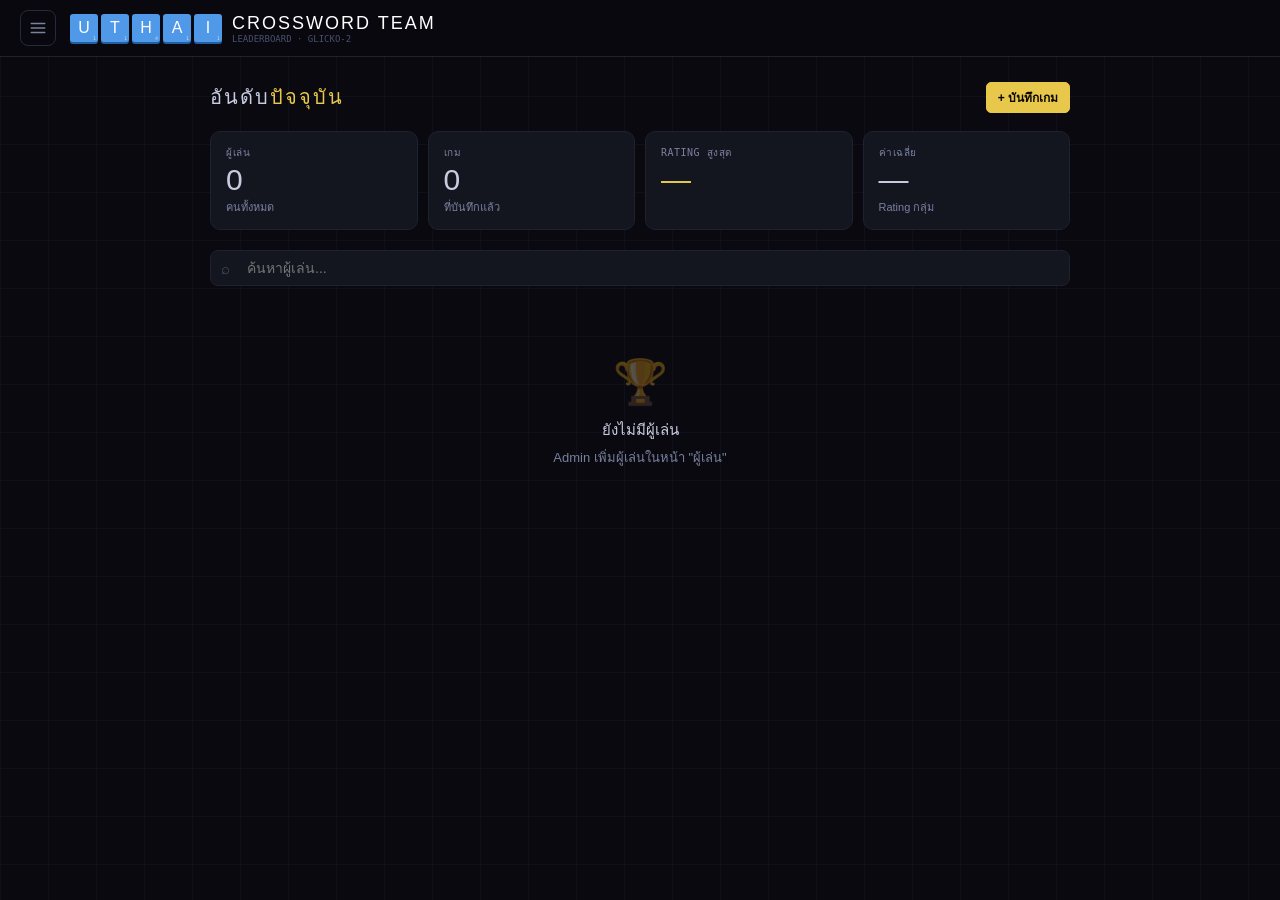
==== commit 3a15efae: "Add files via upload" ====
--- a/index.html
+++ b/index.html
@@ -1,550 +1,2272 @@
 <!DOCTYPE html>
-<html lang="en">
+<html lang="th">
 <head>
-  <meta charset="UTF-8">
-  <meta name="viewport" content="width=device-width, initial-scale=1.0, viewport-fit=cover">
-  <meta name="apple-mobile-web-app-capable" content="yes">
-  <meta name="apple-mobile-web-app-status-bar-style" content="black-translucent">
-  <meta name="apple-mobile-web-app-title" content="Zyzzylu">
-  <meta name="theme-color" content="#0F1714">
-  <link rel="manifest" href="manifest.json">
-  <link rel="apple-touch-icon" href="icons/icon-192.png">
-  <title>Zyzzylu</title>
-  <style>
-    :root {
-      --bg: #000000; --surface: #1C1C1E; --surface2: #2C2C2E;
-      --border: #3A3A3C; --accent: #34C759; --danger: #FF3B30;
-      --orange: #FF9500; --text: #FFFFFF; --text2: #8E8E93;
-    }
-    * { margin:0; padding:0; box-sizing:border-box; font-family:'Inter',sans-serif; -webkit-tap-highlight-color:transparent; }
-    body { background:var(--bg); color:var(--text); min-height:100vh; padding-bottom:90px; }
-    .mono { font-family:'JetBrains Mono',monospace; }
-    mark { background:#FFE600; color:#000; border-radius:2px; padding:0 1px; font-weight:700; }
-
-    #loadingScreen { position:fixed; inset:0; background:var(--bg); z-index:9999; display:flex; flex-direction:column; justify-content:center; align-items:center; gap:16px; }
-    .spinner { width:42px; height:42px; border:4px solid var(--surface); border-top-color:var(--accent); border-radius:50%; animation:spin .8s linear infinite; }
-    @keyframes spin { to { transform:rotate(360deg); } }
-
-    header { position:sticky; top:0; z-index:100; background:rgba(0,0,0,.85); backdrop-filter:blur(20px); border-bottom:1px solid var(--border); padding:16px; display:flex; justify-content:flex-end; }
-    nav.bottom-nav { position:fixed; bottom:0; left:0; right:0; height:68px; background:var(--surface); border-top:1px solid var(--border); display:flex; z-index:1000; padding-bottom:env(safe-area-inset-bottom); }
-    .nav-item { flex:1; display:flex; flex-direction:column; justify-content:center; align-items:center; gap:4px; font-size:10px; font-weight:600; color:var(--text2); border:none; background:none; cursor:pointer; }
-    .nav-item.active { color:var(--accent); }
-    main { padding:16px; max-width:650px; margin:0 auto; }
-    .section { display:none; }
-    .section.active { display:block; }
-
-    .capsule-wrapper { width:100%; background:var(--surface); border:1px solid var(--border); border-radius:30px; padding:4px; display:flex; margin-bottom:14px; }
-    .capsule-btn { flex:1; background:none; border:none; color:var(--text2); font-size:13px; font-weight:600; padding:8px 0; cursor:pointer; border-radius:25px; transition:.2s; text-align:center; }
-    .capsule-btn.active { background:var(--text); color:var(--bg); }
-
-    .search-box { display:flex; width:100%; background:var(--surface); border:1px solid var(--border); border-radius:12px; padding:4px 8px; align-items:center; margin-bottom:14px; }
-    .search-box input { flex:1; background:transparent; border:none; outline:none; color:var(--text); font-size:16px; padding:10px 12px; text-transform:uppercase; }
-    .search-btn { width:34px; height:34px; border-radius:8px; background:var(--surface2); border:none; color:var(--text); cursor:pointer; }
-    .drawer { height:0; overflow:hidden; transition:.25s ease-in-out; background:var(--surface); border-radius:12px; }
-    .drawer.open { height:auto; padding:14px; border:1px solid var(--border); margin-bottom:14px; }
-    .f-row { display:flex; gap:8px; margin-bottom:10px; align-items:center; }
-    .f-stack { max-height:150px; overflow-y:auto; display:flex; flex-direction:column; gap:6px; }
-    .f-item { display:flex; align-items:center; justify-content:space-between; background:var(--surface2); border:1px solid var(--border); padding:6px 12px; border-radius:8px; font-size:13px; }
-    .btn { background:var(--surface); border:1px solid var(--border); color:var(--text); padding:10px 16px; border-radius:8px; cursor:pointer; font-size:13px; font-weight:500; }
-    .btn-p { background:var(--accent); border:none; color:var(--text); font-weight:700; }
-    .btn-not { padding:4px 8px; font-size:11px; font-weight:700; border:1px solid var(--border); background:none; color:var(--text2); border-radius:4px; cursor:pointer; }
-    .btn-not.active { color:var(--danger); border-color:var(--danger); background:rgba(255,59,48,.1); }
-    .input-field { width:100%; padding:14px; background:var(--surface2); border:1px solid var(--border); border-radius:8px; color:var(--text); font-size:15px; outline:none; }
-    @keyframes shake { 0%,100%{transform:translateX(0)} 20%{transform:translateX(-6px)} 40%{transform:translateX(6px)} 60%{transform:translateX(-4px)} 80%{transform:translateX(4px)} }
-    .shake-input { animation:shake .35s ease-in-out; border-color:var(--danger)!important; }
-    .card { background:var(--surface); border:1px solid var(--border); border-radius:14px; padding:18px; position:relative; }
-
-    .item-row { border-bottom:1px solid rgba(58,58,60,.5); padding:12px 4px; display:flex; justify-content:space-between; align-items:center; gap:12px; }
-    .hook-box { color:var(--text2); font-size:12px; padding:2px 4px; background:rgba(44,44,46,.5); border-radius:4px; max-width:100px; overflow:hidden; text-overflow:ellipsis; white-space:nowrap; }
-    .word-core { font-weight:700; color:var(--text); cursor:pointer; font-size:20px; letter-spacing:.5px; }
-    .word-core:hover { color:var(--accent); }
-    .dot-indicator { color:var(--danger); font-weight:700; margin:0 1px; font-size:16px; }
-    .score-badge { font-size:14px; font-weight:700; color:var(--orange); }
-
-    .q-clean-layout { display:flex; flex-direction:column; gap:16px; }
-    .quiz-history-pane { max-height:200px; overflow-y:auto; display:flex; flex-direction:column; gap:6px; background:rgba(0,0,0,.3); padding:10px; border-radius:8px; border:1px solid var(--border); }
-    .quiz-tile { width:44px; height:44px; background:var(--surface2); border:1px solid var(--border); border-radius:8px; display:flex; justify-content:center; align-items:center; font-family:'JetBrains Mono',monospace; font-size:22px; font-weight:700; color:var(--text); box-shadow:0 4px 6px rgba(0,0,0,.2); transition:transform .2s,background-color .2s; }
-    .quiz-tile:hover { transform:scale(1.08); background-color:var(--border); }
-
-    .judge-overlay { position:fixed; inset:0; background:rgba(0,0,0,.95); z-index:5000; display:none; flex-direction:column; justify-content:center; align-items:center; padding:24px; text-align:center; cursor:pointer; }
-    .judge-overlay.open { display:flex; }
-    .judge-symbol { font-size:96px; font-weight:bold; margin-bottom:10px; line-height:1; }
-    .judge-status-text { font-size:32px; font-weight:800; text-transform:uppercase; margin-bottom:24px; }
-    .judge-sub-list { font-size:14px; color:var(--text2); max-width:80%; overflow-y:auto; max-height:30vh; }
-
-    .toast { position:fixed; bottom:84px; left:50%; transform:translateX(-50%); background:var(--surface2); border:1px solid var(--border); color:var(--text); padding:12px 20px; border-radius:10px; font-size:13px; font-weight:600; opacity:0; transition:.2s; pointer-events:none; z-index:9999; }
-    .toast.show { opacity:1; }
-    .modal-overlay { position:fixed; inset:0; background:rgba(0,0,0,.85); backdrop-filter:blur(10px); z-index:2000; display:none; justify-content:center; align-items:center; padding:16px; }
-    .modal-overlay.open { display:flex; }
-    .modal-card { background:var(--surface); border:1px solid var(--border); border-radius:16px; width:100%; max-width:480px; overflow:hidden; }
-    .modal-header { padding:20px; background:var(--surface2); border-bottom:1px solid var(--border); display:flex; justify-content:space-between; }
-    .modal-body { padding:20px; display:flex; flex-direction:column; gap:16px; max-height:55vh; overflow-y:auto; }
-    .modal-footer { padding:14px 16px; background:var(--surface2); border-top:1px solid var(--border); display:flex; justify-content:space-between; align-items:center; }
-    .info-label { font-size:11px; color:var(--text2); text-transform:uppercase; font-weight:700; margin-bottom:4px; }
-    .info-val { font-size:14px; color:var(--text); }
-    .info-grid { display:grid; grid-template-columns:1fr 1fr; gap:12px; }
-
-    /* Calculator */
-    .calc-key { background:var(--surface2); border:1px solid var(--border); color:var(--text);
-                font-size:20px; font-weight:600; padding:18px 0; border-radius:10px;
-                cursor:pointer; font-family:'Inter',sans-serif; transition:.12s;
-                -webkit-tap-highlight-color:transparent; }
-    .calc-key:active { transform:scale(.94); opacity:.8; }
-    .calc-fn  { background:var(--surface); color:var(--text2); }
-    .calc-op  { color:var(--orange); border-color:rgba(255,149,0,.35); }
-    .calc-eq  { background:var(--accent); color:#000; border:none; }
-  </style>
-  <link rel="stylesheet" href="styles.css?v=8">
+<meta charset="UTF-8">
+<meta name="viewport" content="width=device-width, initial-scale=1.0">
+<title>Uthai Crossword Team — Leaderboard</title>
+<link href="https://fonts.googleapis.com/css2?family=Kanit:wght@600;700&family=Noto+Sans+Thai:wght@300;400;500;600&family=Noto+Sans:wght@300;400;500;600&family=JetBrains+Mono:wght@400;600&display=swap" rel="stylesheet">
+<style>
+:root {
+  --bg:#09090f; --surface:#0f1018; --card:#14161f; --border:#1e2130; --border2:#262a3c;
+  --gold:#e8c84a; --gold2:#f5db7a; --silver:#a8b0c8; --bronze:#cd7f3e;
+  --green:#3fd68a; --red:#e8506a; --blue:#5098e8; --muted:#4a5070;
+  --text:#c8cce0; --text2:#7a80a0;
+  --admin-accent:#b06cff;
+  --font-body:'Noto Sans Thai','Noto Sans',sans-serif;
+  --font-display:'Kanit','Noto Sans',sans-serif;
+  --font-mono:'JetBrains Mono',monospace;
+}
+*,*::before,*::after{box-sizing:border-box;margin:0;padding:0}
+html{scroll-behavior:smooth}
+body{background:var(--bg);color:var(--text);font-family:var(--font-body);font-size:15px;min-height:100vh;overflow-x:hidden}
+body::before{content:'';position:fixed;inset:0;background-image:linear-gradient(var(--border) 1px,transparent 1px),linear-gradient(90deg,var(--border) 1px,transparent 1px);background-size:48px 48px;opacity:.35;pointer-events:none;z-index:0}
+
+/* ── TOPBAR ── */
+.topbar{position:sticky;top:0;z-index:50;background:rgba(9,9,15,.92);backdrop-filter:blur(12px);border-bottom:1px solid var(--border);display:flex;align-items:center;gap:14px;padding:10px 20px}
+.logo{display:flex;align-items:center;gap:10px;flex-shrink:0}
+.logo-tiles{display:flex;gap:3px}
+.ltile{width:28px;height:28px;background:var(--blue);color:#fff;font-family:var(--font-display);font-size:16px;display:flex;align-items:center;justify-content:center;border-radius:3px;box-shadow:0 2px 0 #2060a0;position:relative;animation:tileIn .5s ease backwards}
+.ltile{animation-delay:calc(var(--i,0)*.06s)}
+.ltile span{position:absolute;bottom:1px;right:2px;font-family:var(--font-mono);font-size:5px;color:rgba(255,255,255,.65)}
+@keyframes tileIn{from{opacity:0;transform:translateY(-8px)}to{opacity:1;transform:none}}
+.logo-text{font-family:var(--font-display);font-size:18px;letter-spacing:2px;color:#fff}
+.logo-sub{font-size:9px;color:var(--muted);font-family:var(--font-mono)}
+.topbar-nav{display:none}
+.tnav{background:none;border:none;color:var(--text2);font-family:var(--font-body);font-size:13px;padding:6px 12px;border-radius:6px;cursor:pointer;transition:background .15s,color .15s;white-space:nowrap}
+.tnav:hover{background:var(--card);color:var(--text)}
+.tnav.act{background:var(--card);color:var(--gold);border:1px solid var(--border2)}
+.tnav.cwbs-link{display:flex;align-items:center;gap:6px;background:rgba(232,200,74,.07);border:1px solid rgba(232,200,74,.18);border-radius:7px;color:var(--gold);padding:5px 11px;font-family:var(--font-mono);font-size:11px;letter-spacing:.5px;transition:background .15s,border-color .15s,transform .1s}
+.tnav.cwbs-link:hover{background:rgba(232,200,74,.15);border-color:rgba(232,200,74,.4);transform:translateY(-1px)}
+.tnav.cwbs-link svg{width:12px;height:12px;fill:none;stroke:currentColor;stroke-width:2;flex-shrink:0}
+
+/* ── LOGIN BUTTON (topbar) ── */
+.login-trigger-btn{display:flex;align-items:center;gap:7px;background:rgba(176,108,255,.10);border:1px solid rgba(176,108,255,.25);border-radius:8px;padding:6px 13px;color:var(--admin-accent);font-family:var(--font-mono);font-size:12px;cursor:pointer;transition:background .15s,border-color .15s;white-space:nowrap;flex-shrink:0}
+.login-trigger-btn:hover{background:rgba(176,108,255,.20);border-color:rgba(176,108,255,.45)}
+.login-trigger-btn svg{width:14px;height:14px;stroke:currentColor;fill:none;stroke-width:2;flex-shrink:0}
+
+/* admin badge in topbar */
+.admin-badge{display:none;align-items:center;gap:6px;background:rgba(176,108,255,.12);border:1px solid rgba(176,108,255,.3);border-radius:20px;padding:4px 12px;font-size:12px;color:var(--admin-accent);font-family:var(--font-mono);flex-shrink:0}
+.admin-badge.show{display:flex}
+.admin-dot{width:6px;height:6px;border-radius:50%;background:var(--admin-accent);animation:pulse 2s infinite}
+@keyframes pulse{0%,100%{opacity:1}50%{opacity:.4}}
+
+/* ── LOGIN DROPDOWN ── */
+.login-dropdown-wrap{position:relative;flex-shrink:0;z-index:310}
+.login-dropdown{position:absolute;top:calc(100% + 10px);right:0;background:var(--card);border:1px solid var(--border2);border-radius:12px;padding:20px;width:280px;z-index:300;animation:dropIn .18s ease;box-shadow:0 16px 40px rgba(0,0,0,.6)}
+.login-dropdown.hidden{display:none}
+@keyframes dropIn{from{opacity:0;transform:translateY(-8px) scale(.97)}to{opacity:1;transform:none}}
+.dropdown-title{font-family:var(--font-display);font-size:17px;letter-spacing:2px;color:var(--admin-accent);margin-bottom:4px}
+.dropdown-sub{font-size:10px;color:var(--text2);font-family:var(--font-mono);margin-bottom:16px}
+.dropdown-tiles{display:flex;gap:3px;margin-bottom:14px}
+.dtile{width:24px;height:24px;background:var(--gold);color:#0a0800;font-family:var(--font-display);font-size:13px;display:flex;align-items:center;justify-content:center;border-radius:3px;box-shadow:0 2px 0 #7a6010}
+.dd-error{background:rgba(232,80,106,.1);border:1px solid rgba(232,80,106,.3);border-radius:6px;padding:7px 11px;font-size:12px;color:var(--red);margin-bottom:10px;display:none}
+.dd-form-row{margin-bottom:11px}
+.dd-form-row label{display:block;font-size:10px;color:var(--text2);font-family:var(--font-mono);text-transform:uppercase;letter-spacing:.5px;margin-bottom:5px}
+.dd-form-row input{width:100%;background:var(--surface);border:1px solid var(--border2);border-radius:6px;color:var(--text);font-family:var(--font-body);font-size:14px;padding:8px 11px;outline:none;transition:border-color .2s}
+.dd-form-row input:focus{border-color:var(--admin-accent)}
+.dd-login-btn{width:100%;padding:9px;font-size:13px;font-weight:600;border-radius:7px;cursor:pointer;border:none;background:var(--admin-accent);color:#fff;font-family:var(--font-body);transition:opacity .15s}
+.dd-login-btn:hover{opacity:.88}
+.dd-divider{display:flex;align-items:center;gap:10px;margin:12px 0;color:var(--muted);font-size:11px}
+.dd-divider::before,.dd-divider::after{content:'';flex:1;height:1px;background:var(--border)}
+.dd-skip-btn{width:100%;padding:8px;font-size:12px;background:none;border:1px solid var(--border2);border-radius:7px;color:var(--text2);font-family:var(--font-body);cursor:pointer;transition:background .15s,color .15s}
+.dd-skip-btn:hover{background:var(--card);color:var(--text)}
+
+/* ── PAGES ── */
+.page{display:none;padding:24px 20px;position:relative;z-index:1;max-width:900px;margin:0 auto}
+.page.active{display:block}
+
+/* ── SECTION HEAD ── */
+.sec-head{display:flex;align-items:center;justify-content:space-between;margin-bottom:18px;flex-wrap:wrap;gap:10px}
+.sec-title{font-family:var(--font-display);font-size:20px;letter-spacing:2px;color:var(--text)}
+.sec-title span{color:var(--gold)}
+
+/* ── BUTTONS ── */
+.btn{display:inline-flex;align-items:center;gap:6px;padding:8px 16px;border-radius:7px;font-family:var(--font-body);font-size:13px;font-weight:500;cursor:pointer;border:1px solid var(--border2);background:var(--card);color:var(--text);transition:background .15s,border-color .15s,transform .1s}
+.btn:hover{background:var(--border)}
+.btn:active{transform:scale(.97)}
+.btn.primary{background:var(--gold);color:#0a0800;border-color:var(--gold);font-weight:600}
+.btn.primary:hover{background:var(--gold2)}
+.btn.danger{background:rgba(232,80,106,.1);color:var(--red);border-color:rgba(232,80,106,.3)}
+.btn.admin-only{background:rgba(176,108,255,.1);color:var(--admin-accent);border-color:rgba(176,108,255,.3)}
+.btn.admin-only:hover{background:rgba(176,108,255,.2)}
+.btn.sm{padding:5px 11px;font-size:12px;border-radius:5px}
+.btn.icon{padding:6px 8px}
+/* hide admin-only buttons when not admin */
+.admin-only{display:none}
+body.is-admin .admin-only{display:inline-flex}
+
+/* ── LEADERBOARD TABLE ── */
+.lb-table{width:100%;border-collapse:collapse}
+.lb-table th{font-family:var(--font-mono);font-size:10px;text-transform:uppercase;letter-spacing:1px;color:var(--muted);padding:10px 14px;text-align:left;border-bottom:1px solid var(--border)}
+.lb-table th.r{text-align:right}
+.lb-row{border-bottom:1px solid var(--border);transition:background .15s;cursor:pointer;animation:rowIn .3s ease backwards}
+.lb-row:hover{background:rgba(255,255,255,.02)}
+@keyframes rowIn{from{opacity:0;transform:translateX(-6px)}to{opacity:1;transform:none}}
+.lb-row td{padding:12px 14px}
+.lb-row td.r{text-align:right}
+.rank-cell{font-family:var(--font-display);font-size:22px;color:var(--muted);width:48px}
+.rank-1{color:var(--gold)!important}.rank-2{color:var(--silver)!important}.rank-3{color:var(--bronze)!important}
+.player-name{font-size:14px;font-weight:500;color:var(--text)}
+.player-meta{font-size:11px;color:var(--text2);margin-top:2px;font-family:var(--font-mono)}
+.rating-val{font-family:var(--font-mono);font-size:16px;font-weight:600;color:var(--text)}
+.rd-val{font-family:var(--font-mono);font-size:11px;color:var(--text2)}
+.wl-cell .w{color:var(--green);font-weight:600}.wl-cell .l{color:var(--red)}
+.trend-badge{display:inline-flex;align-items:center;gap:3px;font-family:var(--font-mono);font-size:11px;padding:3px 7px;border-radius:4px}
+.trend-badge.up{background:rgba(63,214,138,.12);color:var(--green)}
+.trend-badge.dn{background:rgba(232,80,106,.12);color:var(--red)}
+.trend-badge.eq{background:var(--card);color:var(--text2)}
+.rd-bar{width:50px;height:4px;background:var(--border2);border-radius:2px;overflow:hidden;display:inline-block;vertical-align:middle;margin-left:5px}
+.rd-fill{height:100%;border-radius:2px;background:var(--blue)}
+
+/* ── STAT CARDS ── */
+.stats-row{display:grid;grid-template-columns:repeat(2,1fr);gap:10px;margin-bottom:20px}
+@media(min-width:600px){.stats-row{grid-template-columns:repeat(4,1fr)}}
+.stat-card{background:var(--card);border:1px solid var(--border);border-radius:10px;padding:13px 15px}
+.stat-card .lbl{font-size:10px;color:var(--text2);font-family:var(--font-mono);text-transform:uppercase;letter-spacing:.5px;margin-bottom:5px}
+.stat-card .val{font-family:var(--font-display);font-size:30px;line-height:1;color:var(--text)}
+.stat-card .sub{font-size:11px;color:var(--text2);margin-top:3px}
+
+/* ── MODAL ── */
+.modal-overlay{position:fixed;inset:0;background:rgba(0,0,0,.78);backdrop-filter:blur(6px);z-index:200;display:flex;align-items:center;justify-content:center;padding:16px}
+.modal{background:var(--card);border:1px solid var(--border2);border-radius:14px;padding:26px;width:100%;max-width:460px;max-height:90vh;overflow-y:auto;animation:modalIn .18s ease}
+@keyframes modalIn{from{opacity:0;transform:scale(.95)}to{opacity:1;transform:none}}
+.modal-title{font-family:var(--font-display);font-size:21px;letter-spacing:2px;color:var(--gold);margin-bottom:18px}
+/* match detail */
+.md-vs{display:flex;align-items:center;gap:10px;margin-bottom:20px}
+.md-player{flex:1;min-width:0}
+.md-player-name{font-size:15px;font-weight:600;color:var(--text);white-space:nowrap;overflow:hidden;text-overflow:ellipsis}
+.md-player-sub{font-size:11px;color:var(--text2);font-family:var(--font-mono);margin-top:2px}
+.md-score-box{display:flex;flex-direction:column;align-items:center;gap:4px;flex-shrink:0}
+.md-score{font-family:var(--font-display);font-size:36px;letter-spacing:3px;line-height:1;display:flex;gap:8px;align-items:center}
+.md-sep{color:var(--border2);font-size:28px}
+.md-outcome{font-size:10px;letter-spacing:2px;color:var(--text2)}
+.md-stats{display:grid;grid-template-columns:1fr 1fr;gap:8px;margin-bottom:16px}
+.md-stat{background:var(--surface);border:1px solid var(--border);border-radius:8px;padding:10px 12px}
+.md-stat-label{font-size:10px;color:var(--text2);letter-spacing:1px;text-transform:uppercase;margin-bottom:4px}
+.md-stat-val{font-size:13px;color:var(--text);font-family:var(--font-mono);word-break:break-word}
+.md-stat.full{grid-column:1/-1}
+.md-board{width:100%;border-radius:8px;margin-bottom:16px;cursor:zoom-in;display:block}
+.md-rating-change{font-size:12px;font-family:var(--font-mono)}
+.md-rating-change.pos{color:var(--green)}
+.md-rating-change.neg{color:var(--red)}
+.md-rating-change.neu{color:var(--text2)}
+.form-row{margin-bottom:13px}
+.form-row label{display:block;font-size:11px;color:var(--text2);font-family:var(--font-mono);text-transform:uppercase;letter-spacing:.5px;margin-bottom:5px}
+.form-row input,.form-row select{width:100%;background:var(--surface);border:1px solid var(--border2);border-radius:7px;color:var(--text);font-family:var(--font-body);font-size:14px;padding:9px 12px;outline:none;transition:border-color .2s}
+.form-row input:focus,.form-row select:focus{border-color:var(--gold)}
+.form-row select option{background:var(--card)}
+.form-grid{display:grid;grid-template-columns:1fr 1fr;gap:11px}
+.modal-actions{display:flex;gap:9px;margin-top:18px;justify-content:flex-end}
+
+/* ── GAME LOG ── */
+.game-item{background:var(--card);border:1px solid var(--border);border-radius:10px;padding:13px 15px;margin-bottom:8px;display:flex;align-items:center;gap:12px;animation:rowIn .25s ease backwards;cursor:pointer;transition:border-color .15s,background .15s}
+.game-item:hover{border-color:var(--border2);background:var(--surface)}
+.game-vs{display:flex;align-items:center;gap:8px;flex:1;min-width:0}
+.game-player{font-size:13px;font-weight:500;white-space:nowrap;overflow:hidden;text-overflow:ellipsis}
+.game-score{font-family:var(--font-mono);font-size:15px;font-weight:600;text-align:center;min-width:80px;flex-shrink:0}
+.game-score .sc-w{color:var(--green)}.game-score .sc-l{color:var(--red)}.game-score .sep{color:var(--muted);padding:0 3px}
+.game-meta{font-size:11px;color:var(--text2);font-family:var(--font-mono);margin-top:2px}
+.outcome-badge{width:30px;height:30px;border-radius:50%;font-family:var(--font-display);font-size:13px;display:flex;align-items:center;justify-content:center;flex-shrink:0}
+.outcome-badge.W{background:rgba(63,214,138,.15);color:var(--green);border:1px solid rgba(63,214,138,.3)}
+.outcome-badge.L{background:rgba(232,80,106,.15);color:var(--red);border:1px solid rgba(232,80,106,.3)}
+.outcome-badge.D{background:var(--card);color:var(--text2);border:1px solid var(--border2)}
+
+/* ── PROFILE ── */
+.profile-header{display:flex;align-items:center;gap:16px;margin-bottom:22px}
+.avatar{width:60px;height:60px;border-radius:50%;display:flex;align-items:center;justify-content:center;font-family:var(--font-display);font-size:24px;border:2px solid var(--border2);flex-shrink:0}
+.profile-name{font-family:var(--font-display);font-size:26px;letter-spacing:2px;line-height:1;color:var(--text)}
+.profile-sub{font-size:11px;color:var(--text2);font-family:var(--font-mono);margin-top:3px}
+.chart-wrap{position:relative;width:100%;height:150px;margin:12px 0}
+
+/* ── SEARCH ── */
+.search-wrap{position:relative;margin-bottom:14px}
+.search-wrap input{width:100%;background:var(--card);border:1px solid var(--border);border-radius:8px;color:var(--text);font-family:var(--font-body);font-size:14px;padding:9px 13px 9px 36px;outline:none;transition:border-color .2s}
+.search-wrap input:focus{border-color:var(--gold)}
+.search-icon{position:absolute;left:11px;top:50%;transform:translateY(-50%);color:var(--muted);font-size:15px;pointer-events:none}
+
+/* ── TOUR CARD ── */
+.tour-card{background:var(--card);border:1px solid var(--border);border-radius:10px;padding:14px 16px;margin-bottom:8px;display:flex;align-items:center;gap:12px;cursor:pointer;transition:border-color .15s}
+.tour-card:hover{border-color:var(--border2)}
+.tour-icon{width:42px;height:42px;border-radius:8px;background:rgba(232,200,74,.1);border:1px solid rgba(232,200,74,.2);display:flex;align-items:center;justify-content:center;font-size:18px;flex-shrink:0}
+.tour-name{font-size:14px;font-weight:500}
+.tour-meta{font-size:11px;color:var(--text2);font-family:var(--font-mono);margin-top:2px}
+
+/* ── EMPTY ── */
+.empty{text-align:center;padding:56px 20px;color:var(--text2)}
+.empty .icon{font-size:44px;margin-bottom:10px;opacity:.3}
+.empty h3{font-size:15px;font-weight:500;color:var(--text);margin-bottom:5px}
+.empty p{font-size:13px}
+
+/* ── ADMIN PANEL PAGE ── */
+.admin-section{background:rgba(176,108,255,.05);border:1px solid rgba(176,108,255,.2);border-radius:10px;padding:16px 18px;margin-bottom:14px}
+.admin-section-title{font-size:11px;font-family:var(--font-mono);text-transform:uppercase;letter-spacing:1px;color:var(--admin-accent);margin-bottom:12px}
+.danger-zone{background:rgba(232,80,106,.05);border:1px solid rgba(232,80,106,.2);border-radius:10px;padding:16px 18px;margin-bottom:14px}
+.danger-zone-title{font-size:11px;font-family:var(--font-mono);text-transform:uppercase;letter-spacing:1px;color:var(--red);margin-bottom:12px}
+.admin-action-row{display:flex;align-items:center;justify-content:space-between;padding:10px 0;border-bottom:1px solid var(--border)}
+.admin-action-row:last-child{border-bottom:none;padding-bottom:0}
+.admin-action-row .desc{font-size:13px;color:var(--text2)}
+.admin-action-row strong{color:var(--text);font-weight:500;display:block;font-size:14px;margin-bottom:2px}
+.pwd-change-row{display:grid;grid-template-columns:1fr 1fr;gap:10px;margin-bottom:10px}
+
+/* ── PENDING GAMES ── */
+.pending-banner{background:rgba(232,200,74,.07);border:1px solid rgba(232,200,74,.25);border-radius:10px;padding:12px 16px;margin-bottom:14px;display:flex;align-items:center;gap:10px;cursor:pointer;transition:background .15s}
+.pending-banner:hover{background:rgba(232,200,74,.12)}
+.pending-dot{width:8px;height:8px;border-radius:50%;background:var(--gold);flex-shrink:0;animation:pulse 2s infinite}
+.pending-banner .pb-text{flex:1;font-size:13px;color:var(--gold)}
+.pending-banner .pb-count{font-family:var(--font-display);font-size:20px;color:var(--gold);line-height:1}
+.pending-item{background:var(--card);border:1px solid rgba(232,200,74,.3);border-radius:10px;padding:13px 15px;margin-bottom:8px;animation:rowIn .25s ease backwards}
+.pending-item .pi-players{font-size:14px;font-weight:500;margin-bottom:4px}
+.pending-item .pi-meta{font-size:11px;color:var(--text2);font-family:var(--font-mono)}
+.pending-actions{display:flex;gap:7px;margin-top:10px}
+.btn.approve{background:rgba(63,214,138,.12);color:var(--green);border-color:rgba(63,214,138,.3)}
+.btn.approve:hover{background:rgba(63,214,138,.22)}
+
+/* ── SCROLL ── */
+::-webkit-scrollbar{width:5px;height:5px}
+::-webkit-scrollbar-track{background:transparent}
+::-webkit-scrollbar-thumb{background:var(--border2);border-radius:3px}
+
+/* ── REALTIME SYNC PILL – LIVE STATE ── */
+.sync-pill.idle{
+  background:rgba(63,214,138,.13);
+  border-color:rgba(63,214,138,.35);
+  color:var(--green);
+  box-shadow:0 0 8px rgba(63,214,138,.18);
+}
+/* pulse ring on LIVE button */
+.sync-pill.idle::after{
+  content:'';
+  position:absolute;
+  inset:-3px;
+  border-radius:20px;
+  border:1.5px solid rgba(63,214,138,.35);
+  animation:liveRing 2.4s ease-out infinite;
+  pointer-events:none;
+}
+@keyframes liveRing{
+  0%{opacity:.7;transform:scale(1)}
+  70%{opacity:0;transform:scale(1.18)}
+  100%{opacity:0;transform:scale(1.18)}
+}
+/* refresh spin on click */
+.sync-pill.refreshing .sync-dot{
+  animation:spin .7s linear infinite!important;
+  border-radius:0;
+  background:none;
+  border:1.5px solid currentColor;
+  border-top-color:transparent;
+  width:8px;height:8px;
+}
+
+/* ── HAMBURGER BUTTON ── */
+.hamburger-btn{display:flex;align-items:center;justify-content:center;width:36px;height:36px;background:none;border:1px solid var(--border2);border-radius:8px;cursor:pointer;color:var(--text2);flex-shrink:0;transition:background .15s,color .15s}
+.hamburger-btn:hover{background:var(--card);color:var(--text)}
+.hamburger-btn svg{width:18px;height:18px;stroke:currentColor;fill:none;stroke-width:2;stroke-linecap:round}
+
+/* ── MOBILE DRAWER ── */
+.drawer-overlay{display:none;position:fixed;inset:0;background:rgba(0,0,0,.6);backdrop-filter:blur(4px);z-index:400}
+.drawer-overlay.open{display:block}
+.drawer{position:fixed;top:0;left:0;bottom:0;width:280px;background:var(--surface);border-right:1px solid var(--border2);z-index:401;transform:translateX(-100%);transition:transform .25s cubic-bezier(.4,0,.2,1);display:flex;flex-direction:column;padding:0}
+.drawer.open{transform:translateX(0)}
+.drawer-header{display:flex;align-items:center;gap:10px;padding:16px;border-bottom:1px solid var(--border)}
+.drawer-logo-tiles{display:flex;gap:3px}
+.drawer-logo-text{font-family:var(--font-display);font-size:16px;letter-spacing:2px;color:#fff}
+.drawer-close{margin-left:auto;width:32px;height:32px;background:none;border:1px solid var(--border2);border-radius:7px;cursor:pointer;color:var(--text2);display:flex;align-items:center;justify-content:center;font-size:16px;transition:background .15s}
+.drawer-close:hover{background:var(--card);color:var(--text)}
+.drawer-nav{flex:1;padding:12px 10px;display:flex;flex-direction:column;gap:4px;overflow-y:auto}
+.drawer-nav-item{display:flex;align-items:center;gap:10px;padding:11px 14px;border-radius:9px;background:none;border:none;color:var(--text2);font-family:var(--font-body);font-size:14px;cursor:pointer;width:100%;text-align:left;text-decoration:none;transition:background .15s,color .15s}
+.drawer-nav-item:hover{background:var(--card);color:var(--text)}
+.drawer-nav-item.act{background:var(--card);color:var(--gold)}
+.drawer-nav-item svg{width:18px;height:18px;stroke:currentColor;fill:none;stroke-width:1.5;stroke-linecap:round;stroke-linejoin:round;flex-shrink:0;overflow:visible}
+.drawer-nav-item.cwbs{color:var(--gold);background:rgba(232,200,74,.07);border:1px solid rgba(232,200,74,.15)}
+.drawer-nav-item.cwbs:hover{background:rgba(232,200,74,.14)}
+.drawer-nav-item.admin-item{color:var(--admin-accent);background:rgba(176,108,255,.07);border:1px solid rgba(176,108,255,.15)}
+.drawer-nav-item.admin-item:hover{background:rgba(176,108,255,.14)}
+.drawer-divider{height:1px;background:var(--border);margin:6px 0}
+.drawer-footer{padding:12px 10px;border-top:1px solid var(--border)}
+
+/* ── MOBILE ── */
+.tab-bar{display:none;position:fixed;bottom:0;left:0;right:0;z-index:50;background:rgba(9,9,15,.96);backdrop-filter:blur(12px);border-top:1px solid var(--border);padding:8px 0 env(safe-area-inset-bottom)}
+@media(max-width:600px){
+  .topbar{padding:8px 12px;gap:8px}
+  .logo-sub{display:none}
+  .logo-text{display:none}
+  .page{padding:14px 12px;padding-bottom:84px}
+  .admin-badge span.label{display:none}
+  .tab-bar{display:flex}
+  /* leaderboard: hide RD & W-L columns */
+  .lb-table th:nth-child(4),.lb-row td:nth-child(4),
+  .lb-table th:nth-child(5),.lb-row td:nth-child(5){display:none}
+  .hide-mobile{display:none}
+  .login-trigger-btn span{display:none}
+  .login-trigger-btn{padding:6px 8px}
+  .rank-cell{font-size:17px;width:36px}
+  .lb-row td{padding:10px 8px}
+  .lb-table th{padding:8px}
+  .player-name{font-size:13px}
+  .rating-val{font-size:14px}
+  .trend-badge{font-size:10px;padding:2px 5px}
+  .stat-card .val{font-size:24px}
+  .sync-pill span.sync-label{display:inline!important}
+  .sync-pill{font-size:9px;padding:3px 7px}
+  /* active tab indicator */
+  .tab-item.act::after{content:'';position:absolute;bottom:-2px;left:50%;transform:translateX(-50%);width:18px;height:2px;background:var(--gold);border-radius:1px}
+}
+.tab-item{flex:1;display:flex;flex-direction:column;align-items:center;gap:3px;padding:6px 2px;background:none;border:none;color:var(--text2);font-size:10px;font-family:var(--font-body);cursor:pointer;transition:color .15s;position:relative}
+.tab-item.act{color:var(--gold)}
+.tab-item svg{width:20px;height:20px;stroke:currentColor;fill:none;stroke-width:1.5;stroke-linecap:round;stroke-linejoin:round}
+
+/* ── IMAGE UPLOAD ── */
+.img-dropzone{border:2px dashed var(--border2);border-radius:10px;padding:24px 16px;text-align:center;cursor:pointer;transition:border-color .2s,background .2s;background:var(--surface);position:relative;overflow:hidden}
+.img-dropzone:hover,.img-dropzone.dragover{border-color:var(--gold);background:rgba(232,200,74,.04)}
+.img-dropzone .dz-icon{font-size:28px;margin-bottom:6px;opacity:.5}
+.img-dropzone .dz-text{font-size:12px;color:var(--text2)}
+.img-dropzone .dz-sub{font-size:10px;color:var(--muted);margin-top:3px;font-family:var(--font-mono)}
+.img-dropzone input[type="file"]{position:absolute;inset:0;opacity:0;cursor:pointer}
+.img-preview-wrap{position:relative;margin-top:10px;display:none}
+.img-preview-wrap.has-img{display:block}
+.img-preview{width:100%;max-height:200px;object-fit:contain;border-radius:8px;border:1px solid var(--border)}
+.img-preview-remove{position:absolute;top:6px;right:6px;width:24px;height:24px;border-radius:50%;background:rgba(232,80,106,.9);color:#fff;border:none;cursor:pointer;font-size:14px;display:flex;align-items:center;justify-content:center;transition:transform .1s}
+.img-preview-remove:hover{transform:scale(1.1)}
+.upload-progress{margin-top:8px;display:none;align-items:center;gap:8px}
+.upload-progress.show{display:flex}
+.upload-spinner{width:16px;height:16px;border:2px solid var(--border2);border-top-color:var(--gold);border-radius:50%;animation:spin .6s linear infinite}
+@keyframes spin{to{transform:rotate(360deg)}}
+.upload-progress .up-text{font-size:11px;color:var(--gold);font-family:var(--font-mono)}
+
+/* ── LIGHTBOX ── */
+.lightbox-overlay{position:fixed;inset:0;background:rgba(0,0,0,.92);backdrop-filter:blur(8px);z-index:500;display:flex;align-items:center;justify-content:center;padding:20px;cursor:zoom-out;animation:fadeIn .2s ease}
+@keyframes fadeIn{from{opacity:0}to{opacity:1}}
+.lightbox-overlay img{max-width:95vw;max-height:90vh;object-fit:contain;border-radius:8px;box-shadow:0 20px 60px rgba(0,0,0,.5);animation:lbIn .25s ease;cursor:default}
+@keyframes lbIn{from{opacity:0;transform:scale(.92)}to{opacity:1;transform:none}}
+.lightbox-close{position:fixed;top:16px;right:16px;width:36px;height:36px;border-radius:50%;background:rgba(255,255,255,.1);color:#fff;border:none;cursor:pointer;font-size:20px;display:flex;align-items:center;justify-content:center;z-index:501;transition:background .15s}
+.lightbox-close:hover{background:rgba(255,255,255,.25)}
+
+/* ── BOARD THUMBNAIL ── */
+.board-thumb{width:40px;height:40px;border-radius:6px;object-fit:cover;border:1px solid var(--border2);cursor:pointer;transition:transform .15s,border-color .15s;flex-shrink:0}
+.board-thumb:hover{transform:scale(1.15);border-color:var(--gold)}
+.board-thumb-sm{width:32px;height:32px;border-radius:5px;object-fit:cover;border:1px solid var(--border2);cursor:pointer;transition:transform .15s;flex-shrink:0}
+.board-thumb-sm:hover{transform:scale(1.1)}
+
+/* ── CLOUD SETTINGS ── */
+.cloud-section{background:rgba(80,152,232,.05);border:1px solid rgba(80,152,232,.2);border-radius:10px;padding:16px 18px;margin-bottom:14px}
+.cloud-section-title{font-size:11px;font-family:var(--font-mono);text-transform:uppercase;letter-spacing:1px;color:var(--blue);margin-bottom:12px;display:flex;align-items:center;gap:6px}
+.cloud-status{display:inline-flex;align-items:center;gap:5px;font-size:10px;font-family:var(--font-mono);padding:3px 8px;border-radius:4px;margin-left:auto}
+.cloud-status.ok{background:rgba(63,214,138,.1);color:var(--green)}
+.cloud-status.err{background:rgba(232,80,106,.1);color:var(--red)}
+.cloud-status.loading{background:rgba(232,200,74,.1);color:var(--gold)}
+.cloud-status-dot{width:6px;height:6px;border-radius:50%;background:currentColor}
+.api-key-input{width:100%;background:var(--surface);border:1px solid var(--border2);border-radius:6px;color:var(--text);font-family:var(--font-mono);font-size:12px;padding:8px 11px;outline:none;transition:border-color .2s}
+.api-key-input:focus{border-color:var(--blue)}
+.api-key-input::placeholder{color:var(--muted)}
+.cloud-btn-row{display:flex;gap:8px;margin-top:12px;flex-wrap:wrap}
+
+/* ── REALTIME SYNC INDICATOR ── */
+.sync-pill{display:inline-flex;align-items:center;gap:5px;font-family:var(--font-mono);font-size:10px;padding:4px 9px;border-radius:20px;border:1px solid transparent;transition:all .3s;flex-shrink:0;white-space:nowrap;cursor:pointer;position:relative}
+.sync-pill.syncing{background:rgba(232,200,74,.08);border-color:rgba(232,200,74,.2);color:var(--gold)}
+.sync-pill.err{background:rgba(232,80,106,.08);border-color:rgba(232,80,106,.2);color:var(--red)}
+.sync-pill.offline{background:var(--card);border-color:var(--border);color:var(--muted)}
+.sync-dot{width:5px;height:5px;border-radius:50%;background:currentColor;flex-shrink:0}
+.sync-pill.idle .sync-dot{animation:pulse 3s infinite}
+.sync-pill.syncing .sync-dot{animation:spin .8s linear infinite;border-radius:0;clip-path:none;background:none;border:1.5px solid currentColor;border-top-color:transparent;width:7px;height:7px}
+</style>
 </head>
 <body>
 
-  <a class="skip-link" href="#mainContent">Skip to main content</a>
-
-  <div id="loadingScreen" role="status" aria-live="polite">
-    <div class="spinner"></div>
-    <!-- id="loadingStatus" is used by core.js to show download progress -->
-    <div class="mono" id="loadingStatus">Preparing the dictionary…</div>
-  </div>
-
-  <header class="dictionary-status" aria-live="polite">
-    <span class="status-dot" aria-hidden="true"></span>
-    <span class="status-copy">
-      <span class="status-label">Dictionary</span>
-      <span class="mono" id="wCnt">0 words</span>
-    </span>
-  </header>
-
-  <nav class="bottom-nav" aria-label="Primary">
-    <button type="button" class="nav-item active" id="nb-0" aria-controls="t0" aria-current="page" onclick="tab(0, this)"><span class="nav-glyph" aria-hidden="true">Aa</span><span>Search</span></button>
-    <button type="button" class="nav-item" id="nb-1" aria-controls="t1" aria-current="false" onclick="tab(1, this)"><span class="nav-glyph" aria-hidden="true">?</span><span>Quiz</span></button>
-    <button type="button" class="nav-item" id="nb-2" aria-controls="t2" aria-current="false" onclick="tab(2, this)"><span class="nav-glyph" aria-hidden="true">✓</span><span>Judge</span></button>
-    <button type="button" class="nav-item" id="nb-3" aria-controls="t3" aria-current="false" onclick="tab(3, this)"><span class="nav-glyph" aria-hidden="true">☆</span><span>Saved</span></button>
-    <button type="button" class="nav-item" id="nb-4" aria-controls="t4" aria-current="false" onclick="tab(4, this)"><span class="nav-glyph" aria-hidden="true">±</span><span>Calc</span></button>
+<!-- ══ TOPBAR ══ -->
+<header class="topbar">
+  <!-- hamburger (mobile only) -->
+  <button class="hamburger-btn" onclick="openDrawer()" aria-label="เมนู">
+    <svg viewBox="0 0 24 24"><line x1="3" y1="6" x2="21" y2="6"/><line x1="3" y1="12" x2="21" y2="12"/><line x1="3" y1="18" x2="21" y2="18"/></svg>
+  </button>
+  <div class="logo">
+    <div class="logo-tiles">
+      <div class="ltile" style="--i:0">U<span>1</span></div>
+      <div class="ltile" style="--i:1">T<span>1</span></div>
+      <div class="ltile" style="--i:2">H<span>4</span></div>
+      <div class="ltile" style="--i:3">A<span>1</span></div>
+      <div class="ltile" style="--i:4">I<span>1</span></div>
+    </div>
+    <div>
+      <div class="logo-text">CROSSWORD TEAM</div>
+      <div class="logo-sub">LEADERBOARD · GLICKO-2</div>
+    </div>
+  </div>
+  <nav class="topbar-nav">
+    <button class="tnav act" onclick="nav('leaderboard',this)">อันดับ</button>
+    <button class="tnav" onclick="nav('players',this)">ผู้เล่น</button>
+    <button class="tnav" onclick="nav('games',this)">เกม</button>
+    <button class="tnav" onclick="nav('tournaments',this)" style="display:none">ทัวร์นาเมนต์</button>
+    <button class="tnav admin-only" onclick="nav('admin',this)" style="color:var(--admin-accent);border-color:transparent">⚙ Admin</button>
+    <a href="https://kata113.github.io/CWBS/" target="_blank" class="tnav cwbs-link" title="เปิด Crossword Bonus Summary">
+      <svg viewBox="0 0 24 24"><rect x="3" y="3" width="7" height="7" rx="1"/><rect x="14" y="3" width="7" height="7" rx="1"/><rect x="3" y="14" width="7" height="7" rx="1"/><rect x="14" y="14" width="7" height="7" rx="1"/></svg>
+      CWBS
+      <svg viewBox="0 0 24 24" style="width:9px;height:9px;opacity:.6"><path d="M18 13v6a2 2 0 01-2 2H5a2 2 0 01-2-2V8a2 2 0 012-2h6M15 3h6v6M10 14L21 3" stroke-linecap="round" stroke-linejoin="round"/></svg>
+    </a>
+    <a href="https://kata113.github.io/Zyzzylu" target="_blank" class="tnav cwbs-link" title="เปิด Zyzzylu" style="background:rgba(63,214,138,.07);border-color:rgba(63,214,138,.18);color:var(--green)">
+      <svg viewBox="0 0 24 24" style="stroke:currentColor;fill:none;stroke-width:2;stroke-linecap:round;stroke-linejoin:round"><path d="M18 6L6 18M6 6l12 12"/></svg>
+      ZZZ
+      <svg viewBox="0 0 24 24" style="width:9px;height:9px;opacity:.6"><path d="M18 13v6a2 2 0 01-2 2H5a2 2 0 01-2-2V8a2 2 0 012-2h6M15 3h6v6M10 14L21 3" stroke-linecap="round" stroke-linejoin="round"/></svg>
+    </a>
   </nav>
-
-  <main id="mainContent" tabindex="-1">
-    <!-- ── SEARCH ─────────────────────────────────────────────────── -->
-    <section class="section active" id="t0" aria-labelledby="searchTitle" aria-hidden="false">
-      <div class="section-heading">
-        <p class="eyebrow">Word search</p>
-        <h1 id="searchTitle">Find your next word.</h1>
-        <p>Start with the letters you have. Refine the results only when you need to.</p>
+</header>
+
+<!-- ══ MOBILE DRAWER ══ -->
+<div class="drawer-overlay" id="drawerOverlay" onclick="closeDrawer()"></div>
+<nav class="drawer" id="mobileDrawer">
+  <div class="drawer-header">
+    <div class="drawer-logo-tiles">
+      <div class="ltile" style="--i:0;width:22px;height:22px;font-size:12px">U<span>1</span></div>
+      <div class="ltile" style="--i:1;width:22px;height:22px;font-size:12px">T<span>1</span></div>
+      <div class="ltile" style="--i:2;width:22px;height:22px;font-size:12px">H<span>4</span></div>
+    </div>
+    <div class="drawer-logo-text">CROSSWORD TEAM</div>
+    <button class="drawer-close" onclick="closeDrawer()">✕</button>
+  </div>
+  <div class="drawer-nav">
+    <button class="drawer-nav-item act" id="drawerNav-leaderboard" onclick="navDrawer('leaderboard')">
+      <svg viewBox="0 0 24 24"><polyline points="22 12 18 12 15 21 9 3 6 12 2 12"/></svg>อันดับ
+    </button>
+    <button class="drawer-nav-item" id="drawerNav-players" onclick="navDrawer('players')">
+      <svg viewBox="0 0 24 24"><circle cx="12" cy="8" r="4"/><path d="M4 20c0-4 3.6-7 8-7s8 3 8 7"/></svg>ผู้เล่น
+    </button>
+    <button class="drawer-nav-item" id="drawerNav-games" onclick="navDrawer('games')">
+      <svg viewBox="0 0 24 24"><rect x="3" y="3" width="7" height="7"/><rect x="14" y="3" width="7" height="7"/><rect x="3" y="14" width="7" height="7"/><rect x="14" y="14" width="7" height="7"/></svg>ประวัติเกม
+    </button>
+    <button class="drawer-nav-item" id="drawerNav-tournaments" onclick="navDrawer('tournaments')">
+      <svg viewBox="0 0 24 24"><path d="M8 21h8M12 17v4M5 3h14l-1 9a6 6 0 01-12 0L5 3z"/><path d="M5 3a2 2 0 00-2 2v1a2 2 0 002 2h.5M19 3a2 2 0 012 2v1a2 2 0 01-2 2h-.5"/></svg>ทัวร์นาเมนต์
+    </button>
+    <div class="drawer-divider"></div>
+    <button class="drawer-nav-item cwbs" onclick="window.open('https://kata113.github.io/CWBS/','_blank');closeDrawer()">
+      <svg viewBox="0 0 24 24"><rect x="3" y="3" width="7" height="7" rx="1"/><rect x="14" y="3" width="7" height="7" rx="1"/><rect x="3" y="14" width="7" height="7" rx="1"/><rect x="14" y="14" width="7" height="7" rx="1"/></svg>
+      CWBS
+      <svg viewBox="0 0 24 24" style="width:11px;height:11px;margin-left:auto;opacity:.6;stroke:currentColor;fill:none;stroke-width:2;stroke-linecap:round;stroke-linejoin:round"><path d="M18 13v6a2 2 0 01-2 2H5a2 2 0 01-2-2V8a2 2 0 012-2h6"/><polyline points="15 3 21 3 21 9"/><line x1="10" y1="14" x2="21" y2="3"/></svg>
+    </button>
+    <button class="drawer-nav-item cwbs" onclick="window.open('https://kata113.github.io/Zyzzylu','_blank');closeDrawer()" style="color:var(--green);background:rgba(63,214,138,.07);border-color:rgba(63,214,138,.15)">
+      <svg viewBox="0 0 24 24" style="stroke:currentColor;fill:none;stroke-width:2;stroke-linecap:round;stroke-linejoin:round"><path d="M18 6L6 18M6 6l12 12"/></svg>
+      ZZZ
+      <svg viewBox="0 0 24 24" style="width:11px;height:11px;margin-left:auto;opacity:.6;stroke:currentColor;fill:none;stroke-width:2;stroke-linecap:round;stroke-linejoin:round"><path d="M18 13v6a2 2 0 01-2 2H5a2 2 0 01-2-2V8a2 2 0 012-2h6"/><polyline points="15 3 21 3 21 9"/><line x1="10" y1="14" x2="21" y2="3"/></svg>
+    </button>
+    <button class="drawer-nav-item admin-item" id="drawerNav-admin" onclick="navDrawer('admin')" style="display:none">
+      <svg viewBox="0 0 24 24" style="stroke:currentColor;fill:none;stroke-width:1.5;stroke-linecap:round;stroke-linejoin:round"><circle cx="12" cy="12" r="3"/><path d="M12 1v4M12 19v4M4.22 4.22l2.83 2.83M16.95 16.95l2.83 2.83M1 12h4M19 12h4M4.22 19.78l2.83-2.83M16.95 7.05l2.83-2.83"/></svg>
+      Admin Panel
+    </button>
+  </div>
+  <div class="drawer-footer" id="drawerFooter">
+    <!-- login button in drawer (shown when NOT logged in) -->
+    <!-- sync indicator in drawer -->
+    <div class="sync-pill offline" id="syncPill" title="สถานะการซิงค์ข้อมูล" onclick="manualRefresh()" style="cursor:pointer;width:100%;justify-content:flex-start;padding:9px 14px;border-radius:9px;margin-bottom:8px">
+      <span class="sync-dot"></span>
+      <span class="sync-label" id="syncLabel">—</span>
+    </div>
+    <!-- admin badge in drawer (shown when logged in) -->
+    <div class="admin-badge" id="adminBadge" style="display:none;width:100%;border-radius:9px;padding:9px 14px;margin-bottom:8px;justify-content:flex-start">
+      <span class="admin-dot"></span>
+      <span class="label">ADMIN MODE</span>
+      <button onclick="logout();closeDrawer()" style="background:none;border:none;color:var(--admin-accent);cursor:pointer;font-size:12px;padding:0;margin-left:auto;opacity:.7" title="ออกจากระบบ">✕</button>
+    </div>
+    <button class="drawer-nav-item" id="drawerLoginBtn" onclick="openDrawerLogin()" style="border:1px solid rgba(176,108,255,.25);color:var(--admin-accent);background:rgba(176,108,255,.07)">
+      <svg viewBox="0 0 24 24"><circle cx="12" cy="8" r="4"/><path d="M4 20c0-4 3.6-7 8-7s8 3 8 7"/><path d="M18 11v6M21 14h-6" stroke-linecap="round"/></svg>
+      Admin Login
+    </button>
+    <!-- logout button (shown when logged in) -->
+    <button class="drawer-nav-item" id="drawerLogoutBtn" onclick="logout();closeDrawer()" style="display:none;color:var(--red);border:1px solid rgba(232,80,106,.25);background:rgba(232,80,106,.07)">
+      <svg viewBox="0 0 24 24"><path d="M9 21H5a2 2 0 01-2-2V5a2 2 0 012-2h4M16 17l5-5-5-5M21 12H9" stroke-linecap="round" stroke-linejoin="round"/></svg>
+      ออกจากระบบ Admin
+    </button>
+  </div>
+</nav>
+
+
+
+<!-- ══ MAIN ══ -->
+<main>
+
+<!-- ── LEADERBOARD ── -->
+<div id="page-leaderboard" class="page active">
+  <div class="sec-head">
+    <div><div class="sec-title">อันดับ<span>ปัจจุบัน</span></div></div>
+    <div style="display:flex;gap:8px">
+      <button class="btn primary sm" onclick="openSubmitGame()">+ บันทึกเกม</button>
+      <button class="btn sm admin-only" onclick="openAddGame()">⚙ Admin เกม</button>
+    </div>
+  </div>
+  <div id="pendingBanner" style="display:none"></div>
+  <div class="stats-row" id="globalStats"></div>
+  <div class="search-wrap">
+    <span class="search-icon">⌕</span>
+    <input type="text" id="lbSearch" placeholder="ค้นหาผู้เล่น..." oninput="renderLeaderboard()">
+  </div>
+  <div style="overflow-x:auto">
+    <table class="lb-table">
+      <thead><tr>
+        <th>#</th><th>ผู้เล่น</th><th class="r">Rating</th>
+        <th class="r hide-mobile">RD</th><th class="r hide-mobile">W–L</th><th class="r">เปลี่ยน</th>
+      </tr></thead>
+      <tbody id="lbBody"></tbody>
+    </table>
+  </div>
+  <div id="lbEmpty" style="display:none"><div class="empty"><div class="icon">🏆</div><h3>ยังไม่มีผู้เล่น</h3><p>Admin เพิ่มผู้เล่นในหน้า "ผู้เล่น"</p></div></div>
+</div>
+
+<!-- ── PLAYERS ── -->
+<div id="page-players" class="page">
+  <div class="sec-head">
+    <div class="sec-title">ผู้เล่น<span>ทั้งหมด</span></div>
+    <button class="btn primary sm admin-only" onclick="openAddPlayer()">+ เพิ่มผู้เล่น</button>
+  </div>
+  <div class="search-wrap">
+    <span class="search-icon">⌕</span>
+    <input type="text" id="playerSearch" placeholder="ค้นหา..." oninput="renderPlayers()">
+  </div>
+  <div id="playersList"></div>
+</div>
+
+<!-- ── GAMES ── -->
+<div id="page-games" class="page">
+  <div class="sec-head">
+    <div class="sec-title">ประวัติ<span>เกม</span></div>
+    <div style="display:flex;gap:8px">
+      <button class="btn primary sm" onclick="openSubmitGame()">+ บันทึกเกม</button>
+      <button class="btn sm admin-only" onclick="openAddGame()">⚙ Admin เกม</button>
+    </div>
+  </div>
+  <div id="pendingSection" style="display:none">
+    <div style="font-size:10px;color:var(--gold);font-family:var(--font-mono);text-transform:uppercase;letter-spacing:.5px;margin-bottom:8px">⏳ รอการอนุมัติจาก Admin</div>
+    <div id="pendingList"></div>
+    <div style="height:8px"></div>
+    <div style="font-size:10px;color:var(--text2);font-family:var(--font-mono);text-transform:uppercase;letter-spacing:.5px;margin-bottom:8px;margin-top:8px">เกมที่อนุมัติแล้ว</div>
+  </div>
+  <div class="search-wrap">
+    <span class="search-icon">⌕</span>
+    <input type="text" id="gameSearch" placeholder="ค้นหาผู้เล่น..." oninput="renderGames()">
+  </div>
+  <div id="gamesList"></div>
+  <div id="gamesEmpty" style="display:none"><div class="empty"><div class="icon">🎯</div><h3>ยังไม่มีเกม</h3><p>Admin บันทึกเกมแรกได้เลย</p></div></div>
+</div>
+
+<!-- ── TOURNAMENTS ── -->
+<div id="page-tournaments" class="page">
+  <div class="sec-head">
+    <div class="sec-title">ทัวร์นาเมนต์ <span>ทั้งหมด</span></div>
+    <button class="btn primary sm admin-only" onclick="openAddTournament()">+ เพิ่ม</button>
+  </div>
+  <div id="tourList"></div>
+  <div id="tourEmpty" style="display:none"><div class="empty"><div class="icon">🏅</div><h3>ยังไม่มีทัวร์นาเมนต์</h3><p>Admin เพิ่มทัวร์นาเมนต์เพื่อจัดกลุ่มเกม</p></div></div>
+</div>
+
+<!-- ── PROFILE ── -->
+<div id="page-profile" class="page">
+  <button class="btn sm" id="profileBackBtn" style="margin-bottom:14px">← กลับ</button>
+  <div id="profileContent"></div>
+</div>
+
+<!-- ── ADMIN PANEL ── -->
+<div id="page-admin" class="page">
+  <div class="sec-head">
+    <div class="sec-title">⚙ <span>Admin Panel</span></div>
+  </div>
+
+  <div class="admin-section">
+    <div class="admin-section-title">จัดการข้อมูล</div>
+    <div class="admin-action-row">
+      <div><strong>Export ข้อมูลทั้งหมด</strong><div class="desc">ดาวน์โหลด JSON สำรองข้อมูล</div></div>
+      <button class="btn admin-only sm" onclick="exportData()">⬇ Export JSON</button>
+    </div>
+    <div class="admin-action-row">
+      <div><strong>Import ข้อมูล</strong><div class="desc">กู้คืนข้อมูลจาก JSON</div></div>
+      <label class="btn admin-only sm" style="cursor:pointer">⬆ Import JSON<input type="file" accept=".json" onchange="importData(this)" style="display:none"></label>
+    </div>
+  </div>
+
+  <div class="admin-section">
+    <div class="admin-section-title">เปลี่ยนรหัสผ่าน Admin</div>
+    <div class="pwd-change-row">
+      <div class="form-row" style="margin-bottom:0"><label>รหัสผ่านเก่า</label><input type="password" id="oldPwd" placeholder="••••••••"></div>
+      <div class="form-row" style="margin-bottom:0"><label>รหัสผ่านใหม่</label><input type="password" id="newPwd" placeholder="••••••••"></div>
+    </div>
+    <div class="form-row" style="margin-bottom:10px"><label>ยืนยันรหัสผ่านใหม่</label><input type="password" id="confirmPwd" placeholder="••••••••"></div>
+    <button class="btn admin-only sm" onclick="changePassword()">เปลี่ยนรหัสผ่าน</button>
+    <div id="pwdMsg" style="font-size:12px;margin-top:8px;display:none"></div>
+  </div>
+
+  <div class="cloud-section">
+    <div class="cloud-section-title">
+      ☁ Cloud Storage (ImgBB + GitHub Gist)
+      <span class="cloud-status" id="cloudStatus"><span class="cloud-status-dot"></span> ไม่ได้เชื่อมต่อ</span>
+    </div>
+    <div class="admin-action-row">
+      <div style="flex:1"><strong>ImgBB API Key</strong><div class="desc">สำหรับอัปโหลดรูปกระดาน</div></div>
+    </div>
+    <div style="margin-bottom:12px">
+      <input type="password" class="api-key-input" id="imgbbKeyInput" placeholder="ใส่ ImgBB API Key...">
+    </div>
+    <div class="admin-action-row">
+      <div style="flex:1"><strong>GitHub Personal Access Token</strong><div class="desc">ต้องมี scope: gist (สร้างที่ github.com/settings/tokens)</div></div>
+    </div>
+    <div style="margin-bottom:12px">
+      <input type="password" class="api-key-input" id="githubPatInput" placeholder="ghp_xxxxxxxxxxxx">
+    </div>
+    <div class="admin-action-row">
+      <div style="flex:1"><strong>Gist ID</strong><div class="desc">ID ของ Public Gist ที่ใช้เก็บข้อมูล</div></div>
+    </div>
+    <div style="margin-bottom:4px">
+      <input type="text" class="api-key-input" id="gistIdInput" placeholder="xxxxxxxxxxxxxxxxxxxxxxxxxxxxxxxxxx">
+    </div>
+    <div class="cloud-btn-row">
+      <button class="btn sm" style="background:rgba(80,152,232,.1);color:var(--blue);border-color:rgba(80,152,232,.3)" onclick="saveCloudSettings()">💾 บันทึกการตั้งค่า</button>
+      <button class="btn sm" onclick="createNewGist()">+ สร้าง Gist ใหม่</button>
+      <button class="btn sm" onclick="syncLocalToGist()">⬆ Sync Local → Gist</button>
+      <button class="btn sm" onclick="loadFromGist()">⬇ โหลดจาก Gist</button>
+    </div>
+    <div id="cloudMsg" style="font-size:11px;margin-top:8px;display:none;font-family:var(--font-mono)"></div>
+  </div>
+
+  <div class="danger-zone">
+    <div class="danger-zone-title">⚠ Danger Zone</div>
+    <div class="admin-action-row">
+      <div><strong>ล้างข้อมูลเกมทั้งหมด</strong><div class="desc">ลบประวัติเกมทั้งหมด (rating ไม่ถูกย้อนกลับ)</div></div>
+      <button class="btn danger sm" onclick="clearAllGames()">ล้างเกม</button>
+    </div>
+    <div class="admin-action-row">
+      <div><strong>รีเซ็ต Rating ทั้งหมด</strong><div class="desc">ตั้ง Rating=1500, RD=350 ทุกคน</div></div>
+      <button class="btn danger sm" onclick="resetAllRatings()">รีเซ็ต Rating</button>
+    </div>
+    <div class="admin-action-row">
+      <div><strong>ล้างข้อมูลทั้งหมด</strong><div class="desc">ลบผู้เล่น เกม ทัวร์นาเมนต์ทั้งหมด</div></div>
+      <button class="btn danger sm" onclick="clearAllData()">ล้างทั้งหมด</button>
+    </div>
+  </div>
+
+  <button class="btn sm" onclick="logout()" style="width:100%;justify-content:center;margin-top:8px">ออกจากระบบ Admin</button>
+</div>
+
+</main>
+
+<!-- MOBILE TAB BAR -->
+<nav class="tab-bar">
+  <button class="tab-item act" onclick="nav('leaderboard',this)" data-tab="leaderboard">
+    <svg viewBox="0 0 24 24"><polyline points="22 12 18 12 15 21 9 3 6 12 2 12"/></svg>อันดับ
+  </button>
+  <button class="tab-item" onclick="nav('players',this)" data-tab="players">
+    <svg viewBox="0 0 24 24"><circle cx="12" cy="8" r="4"/><path d="M4 20c0-4 3.6-7 8-7s8 3 8 7"/></svg>ผู้เล่น
+  </button>
+  <button class="tab-item" onclick="mobileGameBtn()" data-tab="">
+    <svg viewBox="0 0 24 24" style="width:26px;height:26px"><circle cx="12" cy="12" r="10"/><line x1="12" y1="8" x2="12" y2="16"/><line x1="8" y1="12" x2="16" y2="12"/></svg>เกม
+  </button>
+  <button class="tab-item" onclick="nav('games',this)" data-tab="games">
+    <svg viewBox="0 0 24 24"><rect x="3" y="3" width="7" height="7"/><rect x="14" y="3" width="7" height="7"/><rect x="3" y="14" width="7" height="7"/><rect x="14" y="14" width="7" height="7"/></svg>ประวัติ
+  </button>
+  <button class="tab-item" onclick="nav('tournaments',this)" data-tab="tournaments">
+    <svg viewBox="0 0 24 24"><path d="M8 21h8M12 17v4M5 3h14l-1 9a6 6 0 01-12 0L5 3z"/><path d="M5 3a2 2 0 00-2 2v1a2 2 0 002 2h.5M19 3a2 2 0 012 2v1a2 2 0 01-2 2h-.5"/></svg>รายการ
+  </button>
+</nav>
+
+<!-- ══ MODALS ══ -->
+
+<!-- User Submit Game -->
+<div class="modal-overlay" id="modalSubmitGame" style="display:none" onclick="if(event.target===this)closeModal('modalSubmitGame')">
+  <div class="modal">
+    <div class="modal-title" style="color:var(--gold)">บันทึกเกมที่เล่น</div>
+    <p style="font-size:12px;color:var(--text2);margin-bottom:16px;line-height:1.6">เกมจะรอการยืนยันจาก Admin ก่อน rating จึงจะอัปเดต</p>
+    <div class="form-row"><label>ผู้เล่น 1 *</label><select id="sgP1"></select></div>
+    <div class="form-row"><label>ผู้เล่น 2 *</label><select id="sgP2"></select></div>
+    <div class="form-grid">
+      <div class="form-row"><label>คะแนน ผู้เล่น 1</label><input type="number" id="sgS1" value="0" min="0"></div>
+      <div class="form-row"><label>คะแนน ผู้เล่น 2</label><input type="number" id="sgS2" value="0" min="0"></div>
+    </div>
+    <div class="form-grid">
+      <div class="form-row"><label>Big Point ผู้เล่น 1</label><input type="text" id="sgBp1" placeholder="เช่น OXAZINE"></div>
+      <div class="form-row"><label>Big Point ผู้เล่น 2</label><input type="text" id="sgBp2" placeholder="เช่น MUZJIKS"></div>
+    </div>
+    <div class="form-row"><label>Phony (รวม)</label><input type="text" id="sgPh1" placeholder="เช่น DET, DAT"></div>
+    <div class="form-row"><label>วันที่</label><input type="date" id="sgDate"></div>
+    <div class="form-row"><label>หมายเหตุ</label><input type="text" id="sgNote" placeholder="เช่น รอบที่ 1 หรือชื่อทัวร์นาเมนต์"></div>
+    <div class="form-row">
+      <label>📸 รูปกระดาน (ถ้ามี)</label>
+      <div class="img-dropzone" id="sgDropzone">
+        <div class="dz-icon">📷</div>
+        <div class="dz-text">ลากรูปมาวาง หรือคลิกเพื่อเลือก</div>
+        <div class="dz-sub">JPG, PNG · สูงสุด 32MB</div>
+        <input type="file" accept="image/*" onchange="previewImage(this,'sg')">
       </div>
-      <div class="capsule-wrapper mono" role="group" aria-label="Search mode">
-        <button type="button" class="capsule-btn active" id="sm-subanagram" aria-pressed="true" onclick="setSearchMode('subanagram')">Subanagram</button>
-        <button type="button" class="capsule-btn" id="sm-anagram" aria-pressed="false" onclick="setSearchMode('anagram')">Anagram</button>
-        <button type="button" class="capsule-btn" id="sm-pattern" aria-pressed="false" onclick="setSearchMode('pattern')">Pattern</button>
+      <div class="img-preview-wrap" id="sgPreviewWrap">
+        <img class="img-preview" id="sgPreview" src="">
+        <button class="img-preview-remove" onclick="removePreview('sg')">✕</button>
       </div>
-      <label class="field-label" for="sInp">Rack or pattern</label>
-      <div class="search-box">
-        <input class="mono" id="sInp" type="text" autocomplete="off" aria-describedby="searchHint" placeholder="Enter letters (use . for blanks)…" onkeydown="if(event.key==='Enter')search()">
-        <button type="button" class="search-btn" id="sBtn" aria-label="Search words" title="Search words" onclick="search()">→</button>
+      <div class="upload-progress" id="sgUploadProgress">
+        <div class="upload-spinner"></div>
+        <span class="up-text">กำลังอัปโหลดรูป...</span>
       </div>
-      <p class="field-hint" id="searchHint">Use a full stop for a blank tile. Pattern mode also accepts * for any number of letters.</p>
-      <button type="button" class="btn filter-toggle" aria-expanded="false" aria-controls="sDrw" onclick="toggleSearchFilters(this)">
-        <span>Advanced filters</span><span class="toggle-mark" aria-hidden="true">+</span>
-      </button>
-      <div class="drawer" id="sDrw" aria-hidden="true">
-        <div class="f-row">
-          <label class="sr-only" for="sFType">Filter type</label>
-          <select class="input-field" id="sFType">
-            <option value="length">Length Range</option>
-            <option value="point_value">Point Value Range</option>
-            <option value="num_vowels">Number of Vowels</option>
-            <option value="begins">Begins With</option>
-            <option value="ends">Ends With</option>
-            <option value="probability_order">Probability Order</option>
-            <option value="limit_probability_order">Limit by Probability Order</option>
-          </select>
-          <button type="button" class="btn btn-p" onclick="addFilter('S')">Add filter</button>
+    </div>
+    <div class="modal-actions">
+      <button class="btn" onclick="closeModal('modalSubmitGame')">ยกเลิก</button>
+      <button class="btn primary" onclick="submitUserGame()">ส่งเพื่อรอยืนยัน</button>
+    </div>
+  </div>
+</div>
+
+<!-- Pending Games Admin Modal -->
+<div class="modal-overlay" id="modalPending" style="display:none" onclick="if(event.target===this)closeModal('modalPending')">
+  <div class="modal" style="max-width:520px">
+    <div class="modal-title">⏳ เกมรอการอนุมัติ</div>
+    <div id="pendingModalList"></div>
+    <div class="modal-actions">
+      <button class="btn" onclick="closeModal('modalPending')">ปิด</button>
+    </div>
+  </div>
+</div>
+
+<!-- Add Player (admin only) -->
+<div class="modal-overlay" id="modalPlayer" style="display:none" onclick="if(event.target===this)closeModal('modalPlayer')">
+  <div class="modal">
+    <div class="modal-title" id="playerModalTitle">เพิ่มผู้เล่น</div>
+    <div class="form-row"><label>ชื่อ-นามสกุล *</label><input type="text" id="pName" placeholder="ชื่อ นามสกุล"></div>
+    <div class="form-row"><label>ชื่อเล่น</label><input type="text" id="pNick" placeholder="ชื่อเล่น"></div>
+    <div class="form-grid">
+      <div class="form-row"><label>Rating เริ่มต้น</label><input type="number" id="pRating" value="1500"></div>
+      <div class="form-row"><label>RD เริ่มต้น</label><input type="number" id="pRD" value="350"></div>
+    </div>
+    <div class="form-row"><label>Division / กลุ่ม</label><input type="text" id="pDiv" placeholder="เช่น Youth, Open, Senior"></div>
+    <input type="hidden" id="pEditId">
+    <div class="modal-actions">
+      <button class="btn" onclick="closeModal('modalPlayer')">ยกเลิก</button>
+      <button class="btn primary" onclick="savePlayer()">บันทึก</button>
+    </div>
+  </div>
+</div>
+
+<!-- Add Game (admin only) -->
+<div class="modal-overlay" id="modalGame" style="display:none" onclick="if(event.target===this)closeModal('modalGame')">
+  <div class="modal">
+    <div class="modal-title">บันทึกเกม</div>
+    <div class="form-row"><label>ผู้เล่น 1 *</label><select id="gP1"></select></div>
+    <div class="form-row"><label>ผู้เล่น 2 *</label><select id="gP2"></select></div>
+    <div class="form-grid">
+      <div class="form-row"><label>คะแนน ผู้เล่น 1</label><input type="number" id="gS1" value="0" min="0"></div>
+      <div class="form-row"><label>คะแนน ผู้เล่น 2</label><input type="number" id="gS2" value="0" min="0"></div>
+    </div>
+    <div class="form-grid">
+      <div class="form-row"><label>Big Point ผู้เล่น 1</label><input type="text" id="gBp1" placeholder="เช่น OXAZINE"></div>
+      <div class="form-row"><label>Big Point ผู้เล่น 2</label><input type="text" id="gBp2" placeholder="เช่น MUZJIKS"></div>
+    </div>
+    <div class="form-row"><label>Phony (รวม)</label><input type="text" id="gPh1" placeholder="เช่น DET, DAT"></div>
+    <div class="form-row"><label>วันที่</label><input type="date" id="gDate"></div>
+    <div class="form-row"><label>หมายเหตุ</label><input type="text" id="gNote" placeholder="เช่น รอบที่ 1"></div>
+    <div class="form-row">
+      <label>📸 รูปกระดาน (ถ้ามี)</label>
+      <div class="img-dropzone" id="agDropzone">
+        <div class="dz-icon">📷</div>
+        <div class="dz-text">ลากรูปมาวาง หรือคลิกเพื่อเลือก</div>
+        <div class="dz-sub">JPG, PNG · สูงสุด 32MB</div>
+        <input type="file" accept="image/*" onchange="previewImage(this,'ag')">
+      </div>
+      <div class="img-preview-wrap" id="agPreviewWrap">
+        <img class="img-preview" id="agPreview" src="">
+        <button class="img-preview-remove" onclick="removePreview('ag')">✕</button>
+      </div>
+      <div class="upload-progress" id="agUploadProgress">
+        <div class="upload-spinner"></div>
+        <span class="up-text">กำลังอัปโหลดรูป...</span>
+      </div>
+    </div>
+    <div class="modal-actions">
+      <button class="btn" onclick="closeModal('modalGame')">ยกเลิก</button>
+      <button class="btn primary" onclick="saveGame()">บันทึก + คำนวณ Rating</button>
+    </div>
+  </div>
+</div>
+
+<!-- Add Tournament (admin only) -->
+<div class="modal-overlay" id="modalTour" style="display:none" onclick="if(event.target===this)closeModal('modalTour')">
+  <div class="modal">
+    <div class="modal-title">เพิ่มทัวร์นาเมนต์</div>
+    <div class="form-row"><label>ชื่อทัวร์นาเมนต์ *</label><input type="text" id="tName" placeholder="เช่น Thailand Open 2026"></div>
+    <div class="form-grid">
+      <div class="form-row"><label>วันเริ่ม</label><input type="date" id="tStart"></div>
+      <div class="form-row"><label>วันสิ้นสุด</label><input type="date" id="tEnd"></div>
+    </div>
+    <div class="form-row"><label>สถานที่</label><input type="text" id="tVenue" placeholder="เช่น กรุงเทพมหานคร"></div>
+    <div class="modal-actions">
+      <button class="btn" onclick="closeModal('modalTour')">ยกเลิก</button>
+      <button class="btn primary" onclick="saveTournament()">บันทึก</button>
+    </div>
+  </div>
+</div>
+
+<!-- Confirm -->
+<div class="modal-overlay" id="modalConfirm" style="display:none" onclick="if(event.target===this)closeModal('modalConfirm')">
+  <div class="modal" style="max-width:340px">
+    <div class="modal-title" style="color:var(--red)">ยืนยันการดำเนินการ</div>
+    <p id="confirmMsg" style="font-size:13px;color:var(--text2);margin-bottom:18px;line-height:1.6"></p>
+    <div class="modal-actions">
+      <button class="btn" onclick="closeModal('modalConfirm')">ยกเลิก</button>
+      <button class="btn danger" id="confirmBtn">ยืนยัน</button>
+    </div>
+  </div>
+</div>
+
+<!-- ══ LIGHTBOX ══ -->
+<div class="lightbox-overlay" id="lightboxOverlay" style="display:none" onclick="if(event.target===this)closeLightbox()">
+  <button class="lightbox-close" onclick="closeLightbox()">✕</button>
+  <img id="lightboxImg" src="" alt="Board">
+</div>
+
+<script src="https://cdnjs.cloudflare.com/ajax/libs/Chart.js/4.4.1/chart.umd.js"></script>
+<script>
+// ══ CONSTANTS ══
+const STORE = { 
+  players:'cbs_players', 
+  games:'cbs_games', 
+  tournaments:'cbs_tours', 
+  pwd:'cbs_admin_pwd', 
+  pending:'cbs_pending',
+  imgbbKey:'cbs_imgbb_key',
+  githubPat:'cbs_github_pat',
+  gistId:'cbs_gist_id',
+  rememberAdmin:'cbs_remember_admin'
+};
+const DEFAULT_PWD = 'admin';
+const TAU = 0.5, SCALE = 173.7478;
+
+let uploadedFiles = { sg: null, ag: null };
+let gistWriteToken = '';
+
+function obfuscateToken(token) {
+  return btoa(token.split('').reverse().join(''));
+}
+function deobfuscateToken(obfuscated) {
+  try {
+    return atob(obfuscated).split('').reverse().join('');
+  } catch (e) {
+    return '';
+  }
+}
+
+// ── CLOUD & IMAGE UTILS ──
+function getGistHeaders() {
+  const headers = {
+    'Accept': 'application/vnd.github+json',
+    'X-GitHub-Api-Version': '2022-11-28'
+  };
+  const pat = localStorage.getItem(STORE.githubPat) || gistWriteToken;
+  if (pat) {
+    headers['Authorization'] = `Bearer ${pat}`;
+  }
+  return headers;
+}
+
+async function fetchGist(gistId) {
+  const headers = getGistHeaders();
+  const res = await fetch(`https://api.github.com/gists/${gistId}`, { headers });
+  if (!res.ok) throw new Error(`โหลด Gist ไม่สำเร็จ (HTTP ${res.status})`);
+  return await res.json();
+}
+
+async function updateGist(gistId, files) {
+  const pat = localStorage.getItem(STORE.githubPat) || gistWriteToken;
+  if (!pat) throw new Error('กรุณากรอก GitHub PAT ก่อนทำการเขียนข้อมูล');
+  const headers = getGistHeaders();
+  
+  const res = await fetch(`https://api.github.com/gists/${gistId}`, {
+    method: 'PATCH',
+    headers: {
+      ...headers,
+      'Content-Type': 'application/json'
+    },
+    body: JSON.stringify({ files })
+  });
+  if (!res.ok) {
+    const err = await res.json().catch(() => ({}));
+    throw new Error(err.message || `อัปเดต Gist ล้มเหลว (HTTP ${res.status})`);
+  }
+  return await res.json();
+}
+
+async function createGist(files) {
+  const pat = localStorage.getItem(STORE.githubPat) || gistWriteToken;
+  if (!pat) throw new Error('กรุณากรอก GitHub PAT ก่อนทำการสร้าง Gist');
+  const headers = getGistHeaders();
+  const res = await fetch('https://api.github.com/gists', {
+    method: 'POST',
+    headers: {
+      ...headers,
+      'Content-Type': 'application/json'
+    },
+    body: JSON.stringify({
+      description: 'Uthai Crossword Leaderboard Data',
+      public: true,
+      files
+    })
+  });
+  if (!res.ok) {
+    const err = await res.json().catch(() => ({}));
+    throw new Error(err.message || `สร้าง Gist ล้มเหลว (HTTP ${res.status})`);
+  }
+  return await res.json();
+}
+
+let syncTimeout = null;
+// ── GIST FILE BUILDER (shared by sync functions) ──
+function buildGistFiles(pat) {
+  return {
+    'players.json':     { content: JSON.stringify(players, null, 2) },
+    'games.json':       { content: JSON.stringify(games, null, 2) },
+    'tournaments.json': { content: JSON.stringify(tournaments, null, 2) },
+    'pending.json':     { content: JSON.stringify(pendingGames, null, 2) },
+    'meta.json':        { content: JSON.stringify({
+      lastUpdated: new Date().toISOString(),
+      imgbbKey: localStorage.getItem(STORE.imgbbKey) || '',
+      secToken: pat ? obfuscateToken(pat) : ''
+    }, null, 2) }
+  };
+}
+
+function autoSyncToGist() {
+  const gistId = localStorage.getItem(STORE.gistId);
+  const pat = localStorage.getItem(STORE.githubPat) || gistWriteToken;
+  if (!gistId || !pat) return;
+
+  if (syncTimeout) clearTimeout(syncTimeout);
+  syncTimeout = setTimeout(async () => {
+    try {
+      const nowISO = new Date().toISOString();
+      await updateGist(gistId, buildGistFiles(pat));
+      lastGistUpdatedAt = nowISO;
+      console.log('Gist auto-synced successfully');
+    } catch (e) {
+      console.error('Gist auto-sync failed:', e);
+    }
+  }, 1000);
+}
+
+async function uploadToImgBB(file) {
+  const apiKey = localStorage.getItem(STORE.imgbbKey);
+  if (!apiKey) {
+    throw new Error('กรุณาตั้งค่า ImgBB API Key ในหน้า Admin ก่อนอัปโหลดรูปภาพ');
+  }
+  const formData = new FormData();
+  formData.append('image', file);
+  
+  const response = await fetch(`https://api.imgbb.com/1/upload?key=${apiKey}`, {
+    method: 'POST',
+    body: formData
+  });
+  
+  if (!response.ok) {
+    const errData = await response.json().catch(() => ({}));
+    throw new Error(errData.error?.message || `อัปโหลดล้มเหลว (HTTP ${response.status})`);
+  }
+  
+  const res = await response.json();
+  if (res.success) {
+    return {
+      url: res.data.url,
+      thumb: res.data.thumb.url
+    };
+  } else {
+    throw new Error('ImgBB อัปโหลดไม่สำเร็จ');
+  }
+}
+
+// ── IMAGE PREVIEW ──
+function previewImage(input, prefix) {
+  const file = input.files[0];
+  if (!file) return;
+  if (file.size > 32 * 1024 * 1024) {
+    alert('ขนาดไฟล์ต้องไม่เกิน 32MB');
+    input.value = '';
+    return;
+  }
+  uploadedFiles[prefix] = file;
+  const reader = new FileReader();
+  reader.onload = function(e) {
+    document.getElementById(prefix + 'Preview').src = e.target.result;
+    document.getElementById(prefix + 'PreviewWrap').classList.add('has-img');
+    document.getElementById(prefix + 'Dropzone').style.display = 'none';
+  };
+  reader.readAsDataURL(file);
+}
+
+function removePreview(prefix) {
+  uploadedFiles[prefix] = null;
+  const input = document.querySelector(`#${prefix}Dropzone input[type="file"]`);
+  if (input) input.value = '';
+  document.getElementById(prefix + 'PreviewWrap').classList.remove('has-img');
+  document.getElementById(prefix + 'Preview').src = '';
+  document.getElementById(prefix + 'Dropzone').style.display = 'block';
+}
+
+// ── LIGHTBOX ──
+function openLightbox(src) {
+  const overlay = document.getElementById('lightboxOverlay');
+  const img = document.getElementById('lightboxImg');
+  img.src = src;
+  overlay.style.display = 'flex';
+}
+function closeLightbox() {
+  document.getElementById('lightboxOverlay').style.display = 'none';
+  document.getElementById('lightboxImg').src = '';
+}
+
+// ── CLOUD SETTINGS MANAGEMENT ──
+function updateCloudStatus(status, text) {
+  const el = document.getElementById('cloudStatus');
+  if (!el) return;
+  el.className = 'cloud-status ' + status;
+  el.innerHTML = `<span class="cloud-status-dot"></span> ${text}`;
+}
+
+function loadCloudInputs() {
+  document.getElementById('imgbbKeyInput').value = localStorage.getItem(STORE.imgbbKey) || '';
+  document.getElementById('githubPatInput').value = localStorage.getItem(STORE.githubPat) || '';
+  document.getElementById('gistIdInput').value = localStorage.getItem(STORE.gistId) || '';
+  checkCloudConnection();
+}
+
+async function checkCloudConnection() {
+  const gistId = localStorage.getItem(STORE.gistId);
+  if (!gistId) {
+    updateCloudStatus('', 'ไม่ได้เชื่อมต่อ');
+    return;
+  }
+  updateCloudStatus('loading', 'กำลังเชื่อมต่อ...');
+  try {
+    const headers = getGistHeaders();
+    const res = await fetch(`https://api.github.com/gists/${gistId}`, { headers });
+    if (res.ok) {
+      const hasWrite = localStorage.getItem(STORE.githubPat) ? ' (Read/Write)' : ' (Read Only)';
+      updateCloudStatus('ok', 'เชื่อมต่อแล้ว' + hasWrite);
+    } else {
+      updateCloudStatus('err', 'เชื่อมต่อล้มเหลว (Gist ID ไม่ถูกต้อง)');
+    }
+  } catch (e) {
+    updateCloudStatus('err', 'ข้อผิดพลาดเครือข่าย');
+  }
+}
+
+function saveCloudSettings() {
+  const imgbb = document.getElementById('imgbbKeyInput').value.trim();
+  const pat = document.getElementById('githubPatInput').value.trim();
+  const gistId = document.getElementById('gistIdInput').value.trim();
+  
+  if (imgbb) localStorage.setItem(STORE.imgbbKey, imgbb);
+  else localStorage.removeItem(STORE.imgbbKey);
+  
+  if (pat) {
+    localStorage.setItem(STORE.githubPat, pat);
+    gistWriteToken = pat;
+  } else {
+    localStorage.removeItem(STORE.githubPat);
+    gistWriteToken = '';
+  }
+  
+  if (gistId) localStorage.setItem(STORE.gistId, gistId);
+  else localStorage.removeItem(STORE.gistId);
+  
+  showCloudMsg('บันทึกการตั้งค่าเรียบร้อยแล้ว', 'var(--green)');
+  checkCloudConnection();
+}
+
+function showCloudMsg(txt, color) {
+  const el = document.getElementById('cloudMsg');
+  if (!el) return;
+  el.textContent = txt; el.style.color = color; el.style.display = 'block';
+  setTimeout(() => el.style.display='none', 4000);
+}
+
+async function createNewGist() {
+  const pat = document.getElementById('githubPatInput').value.trim();
+  if (!pat) {
+    alert('กรุณากรอก GitHub PAT ก่อนสร้าง Gist ใหม่');
+    return;
+  }
+  localStorage.setItem(STORE.githubPat, pat);
+  gistWriteToken = pat;
+  showCloudMsg('กำลังสร้าง Gist บน GitHub...', 'var(--gold)');
+  try {
+    const gist = await createGist(buildGistFiles(pat));
+    localStorage.setItem(STORE.gistId, gist.id);
+    document.getElementById('gistIdInput').value = gist.id;
+    showCloudMsg(`สร้าง Gist สำเร็จ! ID: ${gist.id}`, 'var(--green)');
+    checkCloudConnection();
+  } catch (e) {
+    showCloudMsg('สร้าง Gist ล้มเหลว: ' + e.message, 'var(--red)');
+  }
+}
+
+async function syncLocalToGist() {
+  const gistId = document.getElementById('gistIdInput').value.trim() || localStorage.getItem(STORE.gistId);
+  if (!gistId) {
+    alert('กรุณาระบุ Gist ID ก่อนทำการ Sync');
+    return;
+  }
+  const pat = document.getElementById('githubPatInput').value.trim() || localStorage.getItem(STORE.githubPat) || gistWriteToken;
+  if (!pat) {
+    alert('กรุณากรอก GitHub PAT ก่อนทำการ Sync');
+    return;
+  }
+  showCloudMsg('กำลังอัปโหลดข้อมูลไปยัง Gist...', 'var(--gold)');
+  try {
+    await updateGist(gistId, buildGistFiles(pat));
+    showCloudMsg('Sync Local → Gist สำเร็จ!', 'var(--green)');
+    checkCloudConnection();
+  } catch (e) {
+    showCloudMsg('Sync ล้มเหลว: ' + e.message, 'var(--red)');
+  }
+}
+
+async function loadFromGist() {
+  const gistId = document.getElementById('gistIdInput').value.trim() || localStorage.getItem(STORE.gistId);
+  if (!gistId) {
+    alert('กรุณาระบุ Gist ID ก่อนโหลด');
+    return;
+  }
+  showCloudMsg('กำลังโหลดข้อมูลจาก Gist...', 'var(--gold)');
+  try {
+    const gistFiles = await fetchGist(gistId);
+    let updated = false;
+    if (gistFiles.files['players.json']?.content) {
+      players = JSON.parse(gistFiles.files['players.json'].content);
+      localStorage.setItem(STORE.players, JSON.stringify(players));
+      updated = true;
+    }
+    if (gistFiles.files['games.json']?.content) {
+      games = JSON.parse(gistFiles.files['games.json'].content);
+      localStorage.setItem(STORE.games, JSON.stringify(games));
+      updated = true;
+    }
+    if (gistFiles.files['tournaments.json']?.content) {
+      tournaments = JSON.parse(gistFiles.files['tournaments.json'].content);
+      localStorage.setItem(STORE.tournaments, JSON.stringify(tournaments));
+      updated = true;
+    }
+    if (gistFiles.files['pending.json']?.content) {
+      pendingGames = JSON.parse(gistFiles.files['pending.json'].content);
+      localStorage.setItem(STORE.pending, JSON.stringify(pendingGames));
+      updated = true;
+    }
+    if (gistFiles.files['meta.json']?.content) {
+      const meta = JSON.parse(gistFiles.files['meta.json'].content);
+      if (meta.secToken) {
+        gistWriteToken = deobfuscateToken(meta.secToken);
+      }
+      if (meta.imgbbKey && !localStorage.getItem(STORE.imgbbKey)) {
+        localStorage.setItem(STORE.imgbbKey, meta.imgbbKey);
+        if (document.getElementById('imgbbKeyInput')) {
+          document.getElementById('imgbbKeyInput').value = meta.imgbbKey;
+        }
+      }
+    }
+    if (updated) {
+      renderAll();
+      if (currentPage === 'players') renderPlayers();
+      if (currentPage === 'games') renderGames();
+      if (currentPage === 'tournaments') renderTournaments();
+      showCloudMsg('โหลดข้อมูลสำเร็จ!', 'var(--green)');
+    } else {
+      showCloudMsg('ไม่พบไฟล์ข้อมูลใน Gist', 'var(--gold)');
+    }
+    checkCloudConnection();
+  } catch (e) {
+    showCloudMsg('โหลดล้มเหลว: ' + e.message, 'var(--red)');
+  }
+}
+
+// ══ AUTH ══
+let isAdmin = false;
+
+function getAdminPwd() { return localStorage.getItem(STORE.pwd) || DEFAULT_PWD; }
+
+// ── Dropdown toggle ──
+function toggleDropdown() {
+  const dd = document.getElementById('loginDropdown');
+  const isHidden = dd.classList.contains('hidden');
+  if (isHidden) {
+    dd.classList.remove('hidden');
+    setTimeout(() => document.getElementById('ddPwd').focus(), 80);
+  } else {
+    closeDropdown();
+  }
+}
+function closeDropdown() {
+  document.getElementById('loginDropdown').classList.add('hidden');
+  document.getElementById('ddPwd').value = '';
+  document.getElementById('ddError').style.display = 'none';
+}
+// Close dropdown when clicking outside
+document.addEventListener('click', function(e) {
+  const wrap = document.getElementById('loginWrap');
+  if (wrap && !wrap.contains(e.target)) {
+    closeDropdown();
+  }
+});
+
+function setAdminLoggedIn(remember) {
+  isAdmin = true;
+  if (remember) localStorage.setItem(STORE.rememberAdmin, '1');
+  document.body.classList.add('is-admin');
+  document.getElementById('adminBadge').style.display='flex';
+  
+  updateDrawerAdminState(true);
+  renderAll();
+}
+
+function doLogin() {
+  const v = document.getElementById('ddPwd').value;
+  const remember = document.getElementById('ddRemember').checked;
+  const err = document.getElementById('ddError');
+  if (v === getAdminPwd()) {
+    closeDropdown();
+    setAdminLoggedIn(remember);
+  } else {
+    err.style.display = 'block';
+    document.getElementById('ddPwd').value = '';
+    setTimeout(() => err.style.display = 'none', 3000);
+  }
+}
+
+function logout() {
+  isAdmin = false;
+  localStorage.removeItem(STORE.rememberAdmin);
+  document.body.classList.remove('is-admin');
+  document.getElementById('adminBadge').style.display='none';
+  
+  updateDrawerAdminState(false);
+  nav('leaderboard', null);
+  renderAll();
+}
+
+function changePassword() {
+  const oldP = document.getElementById('oldPwd').value;
+  const newP = document.getElementById('newPwd').value;
+  const conP = document.getElementById('confirmPwd').value;
+  if (oldP !== getAdminPwd()) { showPwdMsg('รหัสผ่านเก่าไม่ถูกต้อง', 'var(--red)'); return; }
+  if (newP.length < 4) { showPwdMsg('รหัสผ่านใหม่ต้องมีอย่างน้อย 4 ตัวอักษร', 'var(--red)'); return; }
+  if (newP !== conP) { showPwdMsg('รหัสผ่านใหม่ไม่ตรงกัน', 'var(--red)'); return; }
+  localStorage.setItem(STORE.pwd, newP);
+  document.getElementById('oldPwd').value = '';
+  document.getElementById('newPwd').value = '';
+  document.getElementById('confirmPwd').value = '';
+  showPwdMsg('เปลี่ยนรหัสผ่านสำเร็จ', 'var(--green)');
+}
+function showPwdMsg(txt, color) {
+  const el = document.getElementById('pwdMsg');
+  el.textContent = txt; el.style.color = color; el.style.display = 'block';
+  setTimeout(() => el.style.display='none', 3500);
+}
+
+// ══ DATA ══
+function load(key) { try { return JSON.parse(localStorage.getItem(key)) || []; } catch { return []; } }
+function save(key, val) {
+  localStorage.setItem(key, JSON.stringify(val));
+  autoSyncToGist();
+}
+
+let players = load(STORE.players);
+let games = load(STORE.games);
+let tournaments = load(STORE.tournaments);
+let pendingGames = load(STORE.pending);
+
+function renderAll() { renderLeaderboard(); renderPendingBanner(); }
+
+// ══ GLICKO-2 ══
+function gFn(phi) { return 1/Math.sqrt(1+3*phi*phi/(Math.PI*Math.PI)); }
+function EFn(mu,mj,phij) { return 1/(1+Math.exp(-gFn(phij)*(mu-mj))); }
+
+function glicko2Update(player, opponents) {
+  const mu=(player.rating-1500)/SCALE, phi=player.rd/SCALE, sigma=player.sigma||0.06;
+  if (!opponents.length) {
+    const ps=Math.sqrt(phi*phi+sigma*sigma);
+    return {rating:Math.round(mu*SCALE+1500),rd:Math.min(350,Math.round(ps*SCALE)),sigma};
+  }
+  let v=0,delta=0;
+  opponents.forEach(({mj,phij,sj})=>{const gj=gFn(phij),ej=EFn(mu,mj,phij);v+=gj*gj*ej*(1-ej);delta+=gj*(sj-ej);});
+  v=1/v;delta*=v;
+  let a=Math.log(sigma*sigma);
+  const A=a,phiSq=phi*phi,dSq=delta*delta;
+  const f=x=>{const ex=Math.exp(x);return ex*(dSq-phiSq-v-ex)/(2*Math.pow(phiSq+v+ex,2))-(x-A)/(TAU*TAU);};
+  let B=dSq>phiSq+v?Math.log(dSq-phiSq-v):(()=>{let k=1;while(f(a-k*TAU)<0)k++;return a-k*TAU;})();
+  let fA=f(a),fB=f(B);
+  for(let i=0;i<100;i++){const C=a+(a-B)*fA/(fB-fA),fC=f(C);if(fC*fB<0){a=B;fA=fB;}else fA/=2;B=C;fB=fC;if(Math.abs(B-a)<1e-6)break;}
+  const sp=Math.exp(a/2),ps=Math.sqrt(phiSq+sp*sp),pp=1/Math.sqrt(1/(ps*ps)+1/v);
+  let muP=mu;
+  opponents.forEach(({mj,phij,sj})=>{muP+=pp*pp*gFn(phij)*(sj-EFn(mu,mj,phij));});
+  return {rating:Math.round(muP*SCALE+1500),rd:Math.min(350,Math.round(pp*SCALE)),sigma:parseFloat(sp.toFixed(6))};
+}
+
+function applyGameToRatings(game) {
+  const p1=players.find(p=>p.id===game.p1id), p2=players.find(p=>p.id===game.p2id);
+  if(!p1||!p2) return;
+  const s1=game.score1>game.score2?1:game.score1<game.score2?0:0.5, s2=1-s1;
+  const prev1={rating:p1.rating,rd:p1.rd}, prev2={rating:p2.rating,rd:p2.rd};
+  const r1=glicko2Update(p1,[{mj:(p2.rating-1500)/SCALE,phij:p2.rd/SCALE,sj:s1}]);
+  const r2=glicko2Update(p2,[{mj:(p1.rating-1500)/SCALE,phij:p1.rd/SCALE,sj:s2}]);
+  p1.ratingBefore=prev1.rating;p1.rating=r1.rating;p1.rd=r1.rd;p1.sigma=r1.sigma;
+  p1.wins=(p1.wins||0)+(s1===1?1:0);p1.losses=(p1.losses||0)+(s1===0?1:0);p1.draws=(p1.draws||0)+(s1===.5?1:0);p1.games=(p1.games||0)+1;
+  if(!p1.history)p1.history=[];p1.history.push({date:game.date,rating:r1.rating,rd:r1.rd,gameId:game.id});
+  p2.ratingBefore=prev2.rating;p2.rating=r2.rating;p2.rd=r2.rd;p2.sigma=r2.sigma;
+  p2.wins=(p2.wins||0)+(s2===1?1:0);p2.losses=(p2.losses||0)+(s2===0?1:0);p2.draws=(p2.draws||0)+(s2===.5?1:0);p2.games=(p2.games||0)+1;
+  if(!p2.history)p2.history=[];p2.history.push({date:game.date,rating:r2.rating,rd:r2.rd,gameId:game.id});
+  game.r1before=prev1.rating;game.r1after=r1.rating;game.r2before=prev2.rating;game.r2after=r2.rating;
+  save(STORE.players,players);save(STORE.games,games);
+}
+
+// ══ NAV ══
+let currentPage='leaderboard';
+function nav(page,btn) {
+  document.querySelectorAll('.page').forEach(p=>p.classList.remove('active'));
+  document.getElementById('page-'+page).classList.add('active');
+  document.querySelectorAll('.tnav').forEach(b=>b.classList.remove('act'));
+  document.querySelectorAll('.tab-item').forEach(b=>b.classList.remove('act'));
+  if(btn){btn.classList.add('act');}
+  const tb=document.querySelector(`.tab-item[data-tab="${page}"]`);
+  if(tb)tb.classList.add('act');
+  currentPage=page;
+  if(page==='leaderboard')renderLeaderboard();
+  if(page==='players')renderPlayers();
+  if(page==='games')renderGames();
+  if(page==='tournaments')renderTournaments();
+  if(page==='admin')loadCloudInputs();
+}
+
+function mobileGameBtn() {
+  if(isAdmin) openAddGame();
+  else nav('games', document.querySelector('.tab-item[data-tab="games"]'));
+}
+
+// ══ COLORS ══
+const AVC=[['rgba(232,200,74,.15)','#a07c10'],['rgba(80,152,232,.15)','#1c5c9e'],['rgba(63,214,138,.15)','#0d7045'],['rgba(232,80,106,.15)','#941028'],['rgba(160,100,200,.15)','#6020a0']];
+function getAVC(id){return AVC[id.charCodeAt(0)%AVC.length];}
+function initials(name){return name.split(' ').map(w=>w[0]||'').join('').toUpperCase().slice(0,2);}
+
+// ══ LEADERBOARD ══
+function renderLeaderboard() {
+  const q=(document.getElementById('lbSearch')||{value:''}).value.toLowerCase();
+  let sorted=[...players].sort((a,b)=>b.rating-a.rating);
+  const filtered=q?sorted.filter(p=>(p.name+(p.nick||'')).toLowerCase().includes(q)):sorted;
+  const tbody=document.getElementById('lbBody');
+  const empty=document.getElementById('lbEmpty');
+  tbody.innerHTML='';
+  if(!sorted.length){tbody.parentElement.style.display='none';empty.style.display='block';}
+  else{tbody.parentElement.style.display='';empty.style.display='none';}
+  filtered.forEach((p,i)=>{
+    const rank=sorted.indexOf(p)+1;
+    const dr=p.rating-(p.ratingBefore||p.rating);
+    const [ac,tc]=getAVC(p.id);
+    const rdPct=Math.max(5,100-(p.rd/350*100));
+    const tr=document.createElement('tr');
+    tr.className='lb-row';tr.style.animationDelay=`${i*.03}s`;
+    tr.onclick=()=>showProfile(p.id);
+    tr.innerHTML=`
+      <td><div class="rank-cell rank-${rank}">${rank}</div></td>
+      <td><div style="display:flex;align-items:center;gap:10px">
+        <div class="avatar" style="width:34px;height:34px;font-size:13px;background:${ac};color:${tc}">${initials(p.name)}</div>
+        <div>
+          <div class="player-name">${p.name}${p.nick?` <span style="color:var(--text2);font-size:11px;font-weight:400">(${p.nick})</span>`:''}</div>
+          <div class="player-meta">${p.games||0} เกม${p.division?' · '+p.division:''}</div>
         </div>
-        <div class="f-stack" id="sStack"></div>
+      </div></td>
+      <td class="r"><div class="rating-val">${p.rating}</div><div class="rd-val">±${p.rd}</div></td>
+      <td class="r hide-mobile"><div style="display:flex;align-items:center;justify-content:flex-end">
+        <span class="rd-val">${p.rd}</span><span class="rd-bar"><span class="rd-fill" style="width:${rdPct}%"></span></span>
+      </div></td>
+      <td class="r hide-mobile wl-cell"><span class="w">${p.wins||0}W</span> <span class="l">${p.losses||0}L</span>${p.draws?` <span style="color:var(--text2)">${p.draws}D</span>`:''}</td>
+      <td class="r">${dr===0?`<span class="trend-badge eq">—</span>`:dr>0?`<span class="trend-badge up">+${dr}</span>`:`<span class="trend-badge dn">${dr}</span>`}</td>
+    `;
+    tbody.appendChild(tr);
+  });
+  const gs=document.getElementById('globalStats');
+  const tot=players.length,totG=games.length;
+  const topR=sorted[0]?.rating||'—';
+  const avgR=tot?Math.round(players.reduce((s,p)=>s+p.rating,0)/tot):'—';
+  gs.innerHTML=`
+    <div class="stat-card"><div class="lbl">ผู้เล่น</div><div class="val">${tot}</div><div class="sub">คนทั้งหมด</div></div>
+    <div class="stat-card"><div class="lbl">เกม</div><div class="val">${totG}</div><div class="sub">ที่บันทึกแล้ว</div></div>
+    <div class="stat-card"><div class="lbl">Rating สูงสุด</div><div class="val" style="color:var(--gold)">${topR}</div><div class="sub">${sorted[0]?.name||''}</div></div>
+    <div class="stat-card"><div class="lbl">ค่าเฉลี่ย</div><div class="val">${avgR}</div><div class="sub">Rating กลุ่ม</div></div>
+  `;
+}
+
+// ══ PLAYERS ══
+function renderPlayers() {
+  const q=(document.getElementById('playerSearch')||{value:''}).value.toLowerCase();
+  const c=document.getElementById('playersList');
+  const filtered=q?players.filter(p=>(p.name+(p.nick||'')).toLowerCase().includes(q)):players;
+  if(!filtered.length){c.innerHTML=`<div class="empty"><div class="icon">👤</div><h3>ไม่พบผู้เล่น</h3><p>${isAdmin?'กด "+ เพิ่มผู้เล่น" เพื่อเริ่มต้น':'ยังไม่มีผู้เล่นในระบบ'}</p></div>`;return;}
+  c.innerHTML=filtered.map((p,i)=>{
+    const [ac,tc]=getAVC(p.id);
+    const dr=p.rating-(p.ratingBefore||p.rating);
+    return `<div class="tour-card" style="animation-delay:${i*.03}s" onclick="showProfile('${p.id}')">
+      <div class="avatar" style="background:${ac};color:${tc}">${initials(p.name)}</div>
+      <div style="flex:1;min-width:0">
+        <div class="tour-name">${p.name}${p.nick?` <span style="color:var(--text2);font-size:11px">(${p.nick})</span>`:''}</div>
+        <div class="tour-meta">Rating ${p.rating} · RD ${p.rd} · ${p.games||0} เกม${p.division?' · '+p.division:''}</div>
       </div>
-      <div id="sRes"></div>
-    </section>
-
-    <!-- ── QUIZ ──────────────────────────────────────────────────── -->
-    <section class="section" id="t1" aria-labelledby="quizTitle" aria-hidden="true">
-      <div class="section-heading">
-        <p class="eyebrow">Practice</p>
-        <h1 id="quizTitle">Study at your pace.</h1>
-        <p>Choose a format that feels useful. The timer can stay off.</p>
+      <div style="display:flex;gap:6px;align-items:center;flex-shrink:0">
+        ${dr>0?`<span class="trend-badge up">+${dr}</span>`:dr<0?`<span class="trend-badge dn">${dr}</span>`:''}
+        ${isAdmin?`<button class="btn sm icon" onclick="event.stopPropagation();editPlayer('${p.id}')">✏️</button>
+        <button class="btn sm icon danger" onclick="event.stopPropagation();confirmDelete('player','${p.id}','${p.name}')">🗑</button>`:''}
       </div>
-      <div class="card" id="qBox">
-        <div id="qSettingsPane">
-          <div class="settings-heading">
-            <div>
-              <h2>Quiz settings</h2>
-              <p>Build a focused set or use the whole dictionary.</p>
-            </div>
-            <button type="button" class="btn quiet-action" onclick="document.getElementById('fInp').click()">Load .zzq</button>
-          </div>
-          <div class="f-row filter-builder">
-            <label class="sr-only" for="qFType">Quiz filter type</label>
-            <select class="input-field" id="qFType">
-              <option value="length">Length Range</option>
-              <option value="point_value">Point Value Range</option>
-              <option value="num_vowels">Number of Vowels</option>
-              <option value="includes">Includes Letters</option>
-              <option value="begins">Begins With</option>
-              <option value="ends">Ends With</option>
-              <option value="anagram_match">Anagram Match</option>
-              <option value="subanagram_match">Subanagram Match</option>
-              <option value="pattern_match">Pattern Match</option>
-              <option value="probability_order">Probability Order</option>
-              <option value="limit_probability_order">Limit by Probability Order</option>
-            </select>
-            <button type="button" class="btn" onclick="addFilter('Q')">Add filter</button>
-          </div>
-          <div class="f-stack quiz-filter-stack" id="qStack"></div>
-          <div class="parameter-grid">
-            <div class="field-group">
-              <label class="field-label" for="qTypeSelect">Quiz type</label>
-              <select class="input-field" id="qTypeSelect">
-                <option value="0">Anagrams</option>
-                <option value="1">Anagrams with Hooks</option>
-                <option value="2">Build Quiz</option>
-              </select>
-            </div>
-            <div class="field-group">
-              <label class="field-label" for="qOrderSelect">Question order</label>
-              <select class="input-field" id="qOrderSelect">
-                <option value="1">Random</option>
-                <option value="0">Alphabetical</option>
-                <option value="2">Probability</option>
-              </select>
-            </div>
-          </div>
-          <div class="field-group timer-field">
-            <label class="field-label" for="qTimerSelect">Timer</label>
-            <select class="input-field" id="qTimerSelect">
-              <option value="0">No timer (Unlimited)</option>
-              <option value="15">15 seconds per question</option>
-              <option value="30">30 seconds per question</option>
-              <option value="60">60 seconds per question</option>
-              <option value="120">120 seconds per question</option>
-            </select>
-          </div>
-          <button type="button" class="btn btn-p primary-action" id="qStartBtn" aria-describedby="qReadyHint" disabled onclick="startQuiz()">Start quiz</button>
-          <p class="field-hint" id="qReadyHint">The quiz engine becomes available as soon as the dictionary is ready.</p>
+    </div>`;
+  }).join('');
+}
+
+// ══ GAMES ══
+function renderGames() {
+  renderPendingSection();
+  const q=(document.getElementById('gameSearch')||{value:''}).value.toLowerCase();
+  const c=document.getElementById('gamesList');
+  const empty=document.getElementById('gamesEmpty');
+  let gs=[...games].reverse();
+  if(q)gs=gs.filter(g=>{const p1=players.find(p=>p.id===g.p1id),p2=players.find(p=>p.id===g.p2id);return((p1?.name||'')+(p2?.name||'')).toLowerCase().includes(q);});
+  if(!gs.length){c.innerHTML='';empty.style.display='block';return;}
+  empty.style.display='none';
+  c.innerHTML=gs.map((g,i)=>{
+    const p1=players.find(p=>p.id===g.p1id)||{name:'?'};
+    const p2=players.find(p=>p.id===g.p2id)||{name:'?'};
+    const tour=tournaments.find(t=>t.id===g.tourid);
+    const o1=g.score1>g.score2?'W':g.score1<g.score2?'L':'D';
+    const dr1=g.r1after!==undefined?g.r1after-g.r1before:null;
+    const dr2=g.r2after!==undefined?g.r2after-g.r2before:null;
+    const hasImg = g.boardThumb || g.boardImage;
+    const imgHtml = hasImg ? `<img class="board-thumb" src="${g.boardThumb || g.boardImage}" onclick="openLightbox('${g.boardImage}')" alt="Board">` : '';
+    return `<div class="game-item" style="animation-delay:${i*.02}s" onclick="openMatchDetail('${g.id}')">
+      <div class="outcome-badge ${o1}">${o1}</div>
+      ${imgHtml}
+      <div class="game-vs">
+        <div style="flex:1;min-width:0">
+          <div class="game-player">${p1.name}</div>
+          <div class="game-meta">${dr1!==null?(dr1>=0?'+':'')+dr1+' pts':''}${tour?' · '+tour.name:''}</div>
         </div>
-        <div id="qEnginePane" style="display:none;"></div>
-      </div>
-    </section>
-
-    <!-- ── JUDGE ─────────────────────────────────────────────────── -->
-    <section class="section" id="t2" aria-labelledby="judgeTitle" aria-hidden="true">
-      <div class="section-heading">
-        <p class="eyebrow">Word judge</p>
-        <h1 id="judgeTitle">Check without the guesswork.</h1>
-        <p>Enter one word or a short list. Your text stays in this browser.</p>
-      </div>
-      <div class="card judge-card">
-        <label class="field-label" for="cInp">Words to check</label>
-        <div class="judge-entry">
-          <input type="text" id="cInp" class="input-field mono" autocomplete="off"
-            placeholder="Enter words…"
-            onkeydown="if(event.key==='Enter')chkChal()">
-          <button type="button" class="btn btn-p" onclick="chkChal()">Check words</button>
+        <div class="game-score">
+          <span class="${o1==='W'?'sc-w':'sc-l'}">${g.score1}</span><span class="sep">:</span><span class="${o1==='L'?'sc-w':'sc-l'}">${g.score2}</span>
+        </div>
+        <div style="flex:1;text-align:right;min-width:0">
+          <div class="game-player">${p2.name}</div>
+          <div class="game-meta" style="text-align:right">${dr2!==null?(dr2>=0?'+':'')+dr2+' pts':''}</div>
         </div>
       </div>
-    </section>
-
-    <!-- ── SAVED ─────────────────────────────────────────────────── -->
-    <section class="section" id="t3" aria-labelledby="savedTitle" aria-hidden="true">
-      <div class="section-heading">
-        <p class="eyebrow">Saved words</p>
-        <h1 id="savedTitle">Words worth returning to.</h1>
-        <p>Keep a small study list here. It remains on this device.</p>
+      <div style="display:flex;flex-direction:column;align-items:flex-end;gap:4px;flex-shrink:0">
+        <span style="font-size:10px;color:var(--text2);font-family:var(--font-mono)">${g.date||''}</span>
+        <button class="btn sm" style="font-size:10px;padding:3px 7px;opacity:.7" onclick="event.stopPropagation();openEditStats('${g.id}')">✏ Phony/BP</button>
+        ${isAdmin?`<button class="btn sm icon danger" onclick="event.stopPropagation();confirmDeleteGame('${g.id}')">🗑</button>`:''}
       </div>
-      <div class="section-toolbar">
-        <h2>Bookmarks</h2>
-        <button type="button" class="btn destructive-action" onclick="clearSaved()">Clear all</button>
+    </div>`;
+  }).join('');
+}
+
+// ══ TOURNAMENTS ══
+function renderTournaments() {
+  const c=document.getElementById('tourList');
+  const empty=document.getElementById('tourEmpty');
+  if(!tournaments.length){c.innerHTML='';empty.style.display='block';return;}
+  empty.style.display='none';
+  c.innerHTML=tournaments.map((t,i)=>{
+    const cnt=games.filter(g=>g.tourid===t.id).length;
+    return `<div class="tour-card" style="animation-delay:${i*.04}s">
+      <div class="tour-icon">🏆</div>
+      <div style="flex:1">
+        <div class="tour-name">${t.name}</div>
+        <div class="tour-meta">${t.start||''}${t.end?' → '+t.end:''} ${t.venue?'· '+t.venue:''} · ${cnt} เกม</div>
       </div>
-      <div id="bList"></div>
-    </section>
-    <!-- ── CALCULATOR ──────────────────────────────────────────────────── -->
-    <section class="section" id="t4" aria-labelledby="calcTitle" aria-hidden="true">
-      <div class="section-heading">
-        <p class="eyebrow">Calculator</p>
-        <h1 id="calcTitle">Keep the score close by.</h1>
-        <p>A quiet scratchpad for quick totals during play.</p>
+      ${isAdmin?`<button class="btn sm icon danger" onclick="event.stopPropagation();confirmDelete('tour','${t.id}','${t.name}')">🗑</button>`:''}
+    </div>`;
+  }).join('');
+}
+
+// ══ PROFILE ══
+let profileChart=null;
+function showProfile(id) {
+  const p=players.find(x=>x.id===id);
+  if(!p)return;
+  const prevPage=currentPage;
+  nav('profile',null);
+  document.getElementById('profileBackBtn').onclick=()=>nav(prevPage,document.querySelector(`.tnav[onclick*="${prevPage}"]`)||document.querySelector('.tnav'));
+  const [ac,tc]=getAVC(p.id);
+  const pg=games.filter(g=>g.p1id===id||g.p2id===id).reverse();
+  const wr=(p.games||0)>0?Math.round((p.wins||0)/p.games*100):0;
+  const hd=p.history||[];
+  const c=document.getElementById('profileContent');
+  c.innerHTML=`
+    <div class="profile-header">
+      <div class="avatar" style="background:${ac};color:${tc}">${initials(p.name)}</div>
+      <div style="flex:1">
+        <div class="profile-name">${p.name}</div>
+        <div class="profile-sub">${p.nick||''}${p.division?' · '+p.division:''}</div>
       </div>
-      <!-- Display -->
-      <div class="card calc-display-card">
-        <div id="calcExpr" style="min-height:28px;padding:12px 16px 4px;font-family:'JetBrains Mono',monospace;
-             font-size:13px;color:var(--text2);text-align:right;word-break:break-all;"></div>
-        <div id="calcDisplay" style="padding:4px 16px 16px;font-family:'JetBrains Mono',monospace;
-             font-size:36px;font-weight:700;text-align:right;color:var(--text);word-break:break-all;">0</div>
-      </div>
-
-      <!-- Keypad -->
-      <div class="calc-grid" aria-label="Calculator keypad">
-        <button class="calc-key calc-fn" onclick="calcFn('C')">C</button>
-        <button class="calc-key calc-fn" onclick="calcFn('⌫')" style="font-size:20px;">⌫</button>
-        <button class="calc-key calc-fn" onclick="calcFn('%')">%</button>
-        <button class="calc-key calc-op" onclick="calcFn('/')">÷</button>
-
-        <button class="calc-key" onclick="calcFn('7')">7</button>
-        <button class="calc-key" onclick="calcFn('8')">8</button>
-        <button class="calc-key" onclick="calcFn('9')">9</button>
-        <button class="calc-key calc-op" onclick="calcFn('*')">×</button>
-
-        <button class="calc-key" onclick="calcFn('4')">4</button>
-        <button class="calc-key" onclick="calcFn('5')">5</button>
-        <button class="calc-key" onclick="calcFn('6')">6</button>
-        <button class="calc-key calc-op" onclick="calcFn('-')">−</button>
-
-        <button class="calc-key" onclick="calcFn('1')">1</button>
-        <button class="calc-key" onclick="calcFn('2')">2</button>
-        <button class="calc-key" onclick="calcFn('3')">3</button>
-        <button class="calc-key calc-op" onclick="calcFn('+')">+</button>
-
-        <button class="calc-key" onclick="calcFn('+/-')" style="font-size:16px;">+/−</button>
-        <button class="calc-key" onclick="calcFn('0')">0</button>
-        <button class="calc-key" onclick="calcFn('.')">.</button>
-        <button class="calc-key calc-eq" onclick="calcFn('=')">=</button>
-      </div>
-
-      <!-- History -->
-      <div class="section-toolbar compact-toolbar">
-        <h2>History</h2>
-        <button type="button" class="btn destructive-action"
-                onclick="calcClearHistory()">Clear</button>
-      </div>
-      <div id="calcHistory" class="calc-history"></div>
-    </section>
-  </main>
-
-  <!-- Judge overlay -->
-  <div class="judge-overlay" id="jOverlay" role="dialog" aria-modal="true" aria-hidden="true" aria-labelledby="jStatus" tabindex="-1" onclick="closeJudgeOverlay(event)">
-    <div class="judge-result-card">
-      <div class="judge-symbol" id="jSymbol" aria-hidden="true">✓</div>
-      <div class="judge-status-text" id="jStatus">Valid</div>
-      <div class="mono judge-sub-list" id="jSubList"></div>
-      <button type="button" class="btn" onclick="closeJudgeOverlay()">Close</button>
-    </div>
-  </div>
-
-  <!-- Word detail modal -->
-  <div class="modal-overlay" id="uluModal" role="dialog" aria-modal="true" aria-hidden="true" aria-labelledby="mWord" tabindex="-1" onclick="handleModalBackdrop(event)">
-    <div class="modal-card" role="document">
-      <div class="modal-header">
-        <div>
-          <h2 class="mono" id="mWord" style="font-size:32px; font-weight:700;">WORD</h2>
-          <span class="mono" id="mPos" style="font-size:13px; color:var(--accent);">n.</span>
+      ${isAdmin?`<button class="btn sm admin-only" onclick="editPlayer('${p.id}')">✏️ แก้ไข</button>`:''}
+    </div>
+    <div class="stats-row">
+      <div class="stat-card"><div class="lbl">Rating</div><div class="val" style="color:var(--gold)">${p.rating}</div><div class="sub">±${p.rd} RD</div></div>
+      <div class="stat-card"><div class="lbl">Win Rate</div><div class="val">${wr}%</div><div class="sub">${p.wins||0}W ${p.losses||0}L ${p.draws||0}D</div></div>
+      <div class="stat-card"><div class="lbl">เกมทั้งหมด</div><div class="val">${p.games||0}</div><div class="sub">ที่บันทึกแล้ว</div></div>
+      <div class="stat-card"><div class="lbl">Volatility σ</div><div class="val" style="font-size:20px">${(p.sigma||0.06).toFixed(4)}</div><div class="sub">ความสม่ำเสมอ</div></div>
+    </div>
+    ${hd.length>1?`<div style="background:var(--card);border:1px solid var(--border);border-radius:10px;padding:13px 15px;margin-bottom:14px">
+      <div style="font-size:10px;color:var(--text2);font-family:var(--font-mono);text-transform:uppercase;letter-spacing:.5px;margin-bottom:10px">Rating History</div>
+      <div class="chart-wrap"><canvas id="profileChart"></canvas></div>
+    </div>`:''}
+    <div style="font-size:10px;color:var(--text2);font-family:var(--font-mono);text-transform:uppercase;letter-spacing:.5px;margin-bottom:10px">เกมล่าสุด</div>
+    ${pg.slice(0,10).map(g=>{
+      const isP1=g.p1id===id;
+      const opp=players.find(x=>x.id===(isP1?g.p2id:g.p1id))||{name:'?'};
+      const myS=isP1?g.score1:g.score2,oppS=isP1?g.score2:g.score1;
+      const outcome=myS>oppS?'W':myS<oppS?'L':'D';
+      const myR=isP1?g.r1after:g.r2after,myRb=isP1?g.r1before:g.r2before;
+      const dr=myR!==undefined?myR-myRb:null;
+      const hasImg = g.boardThumb || g.boardImage;
+      const imgHtml = hasImg ? `<img class="board-thumb" src="${g.boardThumb || g.boardImage}" onclick="openLightbox('${g.boardImage}')" alt="Board">` : '';
+      return `<div class="game-item">
+        <div class="outcome-badge ${outcome}">${outcome}</div>
+        ${imgHtml}
+        <div class="game-vs">
+          <div style="flex:1"><div class="game-player">vs ${opp.name}</div><div class="game-meta">${g.date||''}</div></div>
+          <div class="game-score"><span class="${outcome==='W'?'sc-w':'sc-l'}">${myS}</span><span class="sep">:</span><span class="${outcome==='L'?'sc-w':'sc-l'}">${oppS}</span></div>
+          ${dr!==null?`<span class="trend-badge ${dr>=0?'up':'dn'}">${dr>=0?'+':''}${dr}</span>`:''}
         </div>
-        <div style="text-align:right;">
-          <div class="mono" id="mScore" style="font-size:28px; font-weight:700; color:var(--orange)">00</div>
-          <span style="font-size:10px; color:var(--text2);">BASE SCORE</span>
+      </div>`;
+    }).join('')}
+  `;
+  if(hd.length>1&&window.Chart){
+    if(profileChart)profileChart.destroy();
+    profileChart=new Chart(document.getElementById('profileChart'),{
+      type:'line',
+      data:{labels:hd.map(h=>h.date||''),datasets:[{data:hd.map(h=>h.rating),borderColor:'#e8c84a',borderWidth:2,pointRadius:3,pointBackgroundColor:'#e8c84a',fill:true,backgroundColor:'rgba(232,200,74,.06)',tension:.3}]},
+      options:{responsive:true,maintainAspectRatio:false,plugins:{legend:{display:false}},scales:{x:{ticks:{color:'#4a5070',font:{size:10},maxTicksLimit:6},grid:{color:'#1e2130'}},y:{ticks:{color:'#4a5070',font:{size:10}},grid:{color:'#1e2130'}}}}
+    });
+  }
+}
+
+// ══ USER SUBMIT GAME ══
+function openSubmitGame() {
+  if(!players.length){alert('ยังไม่มีผู้เล่นในระบบ');return;}
+  const opts=players.map(p=>`<option value="${p.id}">${p.name}</option>`).join('');
+  document.getElementById('sgP1').innerHTML=opts;
+  document.getElementById('sgP2').innerHTML=opts;
+  if(players.length>1)document.getElementById('sgP2').selectedIndex=1;
+  document.getElementById('sgS1').value=0;
+  document.getElementById('sgS2').value=0;
+  document.getElementById('sgPh1').value='';
+  document.getElementById('sgBp1').value='';
+  document.getElementById('sgBp2').value='';
+  document.getElementById('sgDate').value=new Date().toISOString().split('T')[0];
+  document.getElementById('sgNote').value='';
+  document.getElementById('modalSubmitGame').style.display='flex';
+}
+
+async function submitUserGame() {
+  const p1id = document.getElementById('sgP1').value;
+  const p2id = document.getElementById('sgP2').value;
+  if (!p1id || !p2id || p1id === p2id) { alert('กรุณาเลือกผู้เล่นสองคนที่แตกต่างกัน'); return; }
+  
+  const submitBtn = document.querySelector('#modalSubmitGame .modal-actions .btn.primary');
+  const progressEl = document.getElementById('sgUploadProgress');
+  
+  let boardImage = '';
+  let boardThumb = '';
+  
+  if (uploadedFiles.sg) {
+    submitBtn.disabled = true;
+    submitBtn.textContent = 'กำลังอัปโหลดรูป...';
+    progressEl.classList.add('show');
+    
+    try {
+      const imgData = await uploadToImgBB(uploadedFiles.sg);
+      boardImage = imgData.url;
+      boardThumb = imgData.thumb;
+    } catch (err) {
+      alert('อัปโหลดรูปล้มเหลว: ' + err.message);
+      submitBtn.disabled = false;
+      submitBtn.textContent = 'ส่งเพื่อรอยืนยัน';
+      progressEl.classList.remove('show');
+      return;
+    }
+  }
+  
+  const pg = {
+    id: 'pg' + Date.now(),
+    p1id, p2id,
+    score1: +document.getElementById('sgS1').value,
+    score2: +document.getElementById('sgS2').value,
+    phony: document.getElementById('sgPh1').value.trim(),
+    bigpoint1: document.getElementById('sgBp1').value.trim(),
+    bigpoint2: document.getElementById('sgBp2').value.trim(),
+    date: document.getElementById('sgDate').value,
+    note: document.getElementById('sgNote').value.trim(),
+    boardImage,
+    boardThumb,
+    submittedAt: new Date().toISOString()
+  };
+  
+  pendingGames.push(pg);
+  save(STORE.pending, pendingGames);
+  
+  // Clean up
+  removePreview('sg');
+  submitBtn.disabled = false;
+  submitBtn.textContent = 'ส่งเพื่อรอยืนยัน';
+  progressEl.classList.remove('show');
+  
+  closeModal('modalSubmitGame');
+  renderPendingBanner();
+  renderGames();
+  alert('ส่งข้อมูลเรียบร้อย! รอ Admin ยืนยันเพื่ออัปเดต Rating');
+}
+
+// ══ PENDING BANNER & LIST ══
+function renderPendingBanner() {
+  const banner=document.getElementById('pendingBanner');
+  if(!banner)return;
+  const cnt=pendingGames.length;
+  if(cnt===0){banner.style.display='none';return;}
+  banner.style.display='block';
+  if(isAdmin){
+    banner.innerHTML=`<div class="pending-banner" onclick="openPendingModal()">
+      <span class="pending-dot"></span>
+      <span class="pb-text">มีเกมรอการอนุมัติ — กดเพื่อจัดการ</span>
+      <span class="pb-count">${cnt}</span>
+      <span style="font-size:18px">›</span>
+    </div>`;
+  } else {
+    banner.innerHTML=`<div class="pending-banner" style="cursor:default">
+      <span class="pending-dot"></span>
+      <span class="pb-text">มีเกมรอการยืนยันจาก Admin อยู่ ${cnt} รายการ</span>
+    </div>`;
+  }
+}
+
+function renderPendingSection() {
+  const sec=document.getElementById('pendingSection');
+  const list=document.getElementById('pendingList');
+  if(!sec||!list)return;
+  if(!pendingGames.length){sec.style.display='none';return;}
+  sec.style.display='block';
+  list.innerHTML=pendingGames.map((pg,i)=>{
+    const p1=players.find(p=>p.id===pg.p1id)||{name:'?'};
+    const p2=players.find(p=>p.id===pg.p2id)||{name:'?'};
+    const hasImg = pg.boardThumb || pg.boardImage;
+    const imgHtml = hasImg ? `<div style="margin-top:6px"><img class="board-thumb-sm" src="${pg.boardThumb || pg.boardImage}" onclick="openLightbox('${pg.boardImage}')" alt="Board"></div>` : '';
+    return `<div class="pending-item" style="animation-delay:${i*.04}s">
+      <div class="pi-players">${p1.name} <span style="color:var(--muted)">vs</span> ${p2.name}</div>
+      <div class="pi-meta">${pg.score1} : ${pg.score2} · ${pg.date||''}${pg.note?' · '+pg.note:''}</div>
+      ${imgHtml}
+      ${isAdmin?`<div class="pending-actions">
+        <button class="btn sm approve" onclick="approveGame('${pg.id}')">✓ อนุมัติ</button>
+        <button class="btn sm danger" onclick="rejectGame('${pg.id}')">✕ ปฏิเสธ</button>
+      </div>`:'<div style="margin-top:6px;font-size:11px;color:var(--gold);font-family:var(--font-mono)">⏳ รอ Admin ยืนยัน</div>'}
+    </div>`;
+  }).join('');
+}
+
+function openPendingModal() {
+  if(!isAdmin)return;
+  const list=document.getElementById('pendingModalList');
+  if(!pendingGames.length){list.innerHTML=`<div class="empty"><div class="icon">✅</div><h3>ไม่มีเกมรอการอนุมัติ</h3></div>`;
+  } else {
+    list.innerHTML=pendingGames.map((pg,i)=>{
+      const p1=players.find(p=>p.id===pg.p1id)||{name:'?'};
+      const p2=players.find(p=>p.id===pg.p2id)||{name:'?'};
+      const hasImg = pg.boardThumb || pg.boardImage;
+      const imgHtml = hasImg ? `<div style="margin-top:6px"><img class="board-thumb-sm" src="${pg.boardThumb || pg.boardImage}" onclick="openLightbox('${pg.boardImage}')" alt="Board"></div>` : '';
+      return `<div class="pending-item" style="animation-delay:${i*.04}s">
+        <div class="pi-players">${p1.name} <span style="color:var(--muted)">vs</span> ${p2.name}</div>
+        <div class="pi-meta">${pg.score1} : ${pg.score2} · ${pg.date||''}${pg.note?' · '+pg.note:''}</div>
+        ${imgHtml}
+        <div class="pending-actions">
+          <button class="btn sm approve" onclick="approveGame('${pg.id}');rerenderPendingModal()">✓ อนุมัติ + คำนวณ Rating</button>
+          <button class="btn sm danger" onclick="rejectGame('${pg.id}');rerenderPendingModal()">✕ ปฏิเสธ</button>
         </div>
-      </div>
-      <div class="modal-body">
-        <div class="definition-block"><div class="info-label">Definition</div><div class="info-val" id="mDef"></div></div>
-
-        <!-- Hook letters row -->
-        <div class="hook-detail">
-          <div class="hook-detail-grid">
-            <div>
-              <div class="info-label" style="text-align:right;">Front Hook Letters</div>
-              <div class="mono" id="mFHooks" style="color:var(--accent);font-size:14px;font-weight:700;letter-spacing:4px;text-align:right;"></div>
-            </div>
-            <div class="mono" id="mWordCenter" style="font-size:22px;font-weight:800;color:var(--text);padding:0 8px;white-space:nowrap;"></div>
-            <div>
-              <div class="info-label" style="text-align:left;">Back Hook Letters</div>
-              <div class="mono" id="mBHooks" style="color:var(--accent);font-size:14px;font-weight:700;letter-spacing:4px;text-align:left;"></div>
-            </div>
-          </div>
-        </div>
-
-        <!-- Full hook words -->
-        <div>
-          <div class="info-label">Front Hook Words</div>
-          <div class="mono" id="mFHookWords" style="color:var(--accent);font-size:13px;line-height:1.9;word-break:break-word;"></div>
-        </div>
-        <div>
-          <div class="info-label">Back Hook Words</div>
-          <div class="mono" id="mBHookWords" style="color:var(--accent);font-size:13px;line-height:1.9;word-break:break-word;"></div>
-        </div>
-
-        <!-- Multi-letter extensions -->
-        <div>
-          <div class="info-label">Prefix Extensions <span style="color:var(--border);font-weight:400;">___+WORD</span></div>
-          <div class="mono" id="mPrefixExt" style="font-size:13px;line-height:2;word-break:break-word;"></div>
-        </div>
-        <div>
-          <div class="info-label">Suffix Extensions <span style="color:var(--border);font-weight:400;">WORD+___</span></div>
-          <div class="mono" id="mSuffixExt" style="font-size:13px;line-height:2;word-break:break-word;"></div>
-        </div>
-
-        <!-- Anagrams & Inflections -->
-        <div><div class="info-label">Anagrams</div><div class="info-val mono" id="mAnagrams" style="color:var(--text2)">None</div></div>
-        <div><div class="info-label">Inflections</div><div class="info-val mono" id="mInflections" style="color:var(--orange)">None</div></div>
-      </div>
-      <div class="modal-footer">
-        <div style="display:flex; gap:6px;">
-          <button type="button" class="btn" aria-label="Previous word" title="Previous word" onclick="navWord(-1)">←</button>
-          <button type="button" class="btn" aria-label="Next word" title="Next word" onclick="navWord(1)">→</button>
-        </div>
-        <div style="display:flex; gap:6px;">
-          <button type="button" class="btn" id="mFavBtn" aria-label="Save word" title="Save word" onclick="favWord()">☆</button>
-          <button type="button" class="btn quiet-action" onclick="closeUlu()">Close</button>
-        </div>
-      </div>
-    </div>
-  </div>
-
-  <div class="toast" id="tst" role="status" aria-live="polite" aria-atomic="true"></div>
-  <input type="file" id="fInp" style="display:none" accept=".zzq,.txt,text/plain,application/xml,text/xml,*/*" onchange="loadZzq(event)">
-
-  <script src="core.js?v=7"></script>
-  <script src="search.js?v=7"></script>
-  <script src="zyzzylu_cpp_engine.js"></script>
-  <script src="quiz_bridge.js?v=4"></script>
-  <script src="judge.js?v=4"></script>
-  <script>
-    // ── CALCULATOR ─────────────────────────────────────────────────────
-    let calcExpr     = '';   // full expression string
-    let calcCurrent  = '0';  // display number
-    let calcOperator = '';   // pending operator
-    let calcPrev     = null; // previous value
-    let calcNewNum   = true; // next digit starts a fresh number
-    let calcResult   = false;// last action was =
-    let calcHistory  = JSON.parse(localStorage.getItem('zyz_calc_hist') || '[]');
-
-    function calcSaveHistory() {
-      localStorage.setItem('zyz_calc_hist', JSON.stringify(calcHistory.slice(-50)));
+      </div>`;
+    }).join('');
+  }
+  document.getElementById('modalPending').style.display='flex';
+}
+
+function rerenderPendingModal() {
+  setTimeout(()=>{
+    if(document.getElementById('modalPending').style.display!=='none') openPendingModal();
+  },50);
+}
+
+function approveGame(pgId) {
+  const pg=pendingGames.find(x=>x.id===pgId);
+  if(!pg)return;
+  const game={
+    id:'g'+Date.now(),
+    p1id:pg.p1id,
+    p2id:pg.p2id,
+    score1:pg.score1,
+    score2:pg.score2,
+    phony:pg.phony||0,
+    bigpoint1:pg.bigpoint1||0,
+    bigpoint2:pg.bigpoint2||0,
+    tourid:'',
+    date:pg.date,
+    note:pg.note,
+    boardImage:pg.boardImage||'',
+    boardThumb:pg.boardThumb||''
+  };
+  games.push(game);
+  save(STORE.games,games);
+  applyGameToRatings(game);
+  pendingGames=pendingGames.filter(x=>x.id!==pgId);
+  save(STORE.pending,pendingGames);
+  renderPendingBanner();
+  renderPendingSection();
+  renderLeaderboard();
+  renderGames();
+}
+
+function rejectGame(pgId) {
+  pendingGames=pendingGames.filter(x=>x.id!==pgId);
+  save(STORE.pending,pendingGames);
+  renderPendingBanner();
+  renderPendingSection();
+}
+
+// ══ ADMIN ACTIONS ══
+function exportData() {
+  const data={players,games,tournaments,exported:new Date().toISOString()};
+  const blob=new Blob([JSON.stringify(data,null,2)],{type:'application/json'});
+  const a=document.createElement('a');
+  a.href=URL.createObjectURL(blob);
+  a.download=`crossword_backup_${new Date().toISOString().split('T')[0]}.json`;
+  a.click();
+}
+
+function importData(input) {
+  const file=input.files[0];
+  if(!file)return;
+  const reader=new FileReader();
+  reader.onload=e=>{
+    try{
+      const data=JSON.parse(e.target.result);
+      if(!data.players||!data.games)throw new Error('ไฟล์ไม่ถูกต้อง');
+      if(!confirm(`นำเข้าข้อมูล: ${data.players.length} ผู้เล่น, ${data.games.length} เกม?\nข้อมูลปัจจุบันจะถูกแทนที่`))return;
+      players=data.players;games=data.games;tournaments=data.tournaments||[];
+      save(STORE.players,players);save(STORE.games,games);save(STORE.tournaments,tournaments);
+      renderAll();alert('นำเข้าข้อมูลสำเร็จ');
+    }catch(err){alert('ไฟล์ไม่ถูกต้อง: '+err.message);}
+    input.value='';
+  };
+  reader.readAsText(file);
+}
+
+function clearAllGames() {
+  showConfirm('ลบประวัติเกมทั้งหมด? Rating ของผู้เล่นจะไม่ถูกย้อนกลับ',()=>{
+    games=[];save(STORE.games,games);renderGames();renderLeaderboard();
+  });
+}
+
+function resetAllRatings() {
+  showConfirm('รีเซ็ต Rating ทุกคนเป็น 1500 / RD 350? ไม่สามารถย้อนกลับได้',()=>{
+    players.forEach(p=>{p.rating=1500;p.rd=350;p.sigma=0.06;p.wins=0;p.losses=0;p.draws=0;p.games=0;p.history=[];delete p.ratingBefore;});
+    save(STORE.players,players);renderLeaderboard();renderPlayers();
+  });
+}
+
+function clearAllData() {
+  showConfirm('ลบข้อมูลทั้งหมด? ผู้เล่น เกม และทัวร์นาเมนต์ทั้งหมดจะหายไป ไม่สามารถย้อนกลับได้',()=>{
+    players=[];games=[];tournaments=[];pendingGames=[];
+    save(STORE.players,players);save(STORE.games,games);save(STORE.tournaments,tournaments);save(STORE.pending,pendingGames);
+    renderAll();renderPlayers();renderGames();renderTournaments();
+  });
+}
+
+// ══ MODALS ══
+function openAddPlayer() {
+  if(!isAdmin)return;
+  document.getElementById('playerModalTitle').textContent='เพิ่มผู้เล่น';
+  ['pName','pNick','pDiv'].forEach(id=>document.getElementById(id).value='');
+  document.getElementById('pRating').value=1500;document.getElementById('pRD').value=350;
+  document.getElementById('pEditId').value='';
+  document.getElementById('modalPlayer').style.display='flex';
+}
+function editPlayer(id) {
+  if(!isAdmin)return;
+  const p=players.find(x=>x.id===id);if(!p)return;
+  document.getElementById('playerModalTitle').textContent='แก้ไขผู้เล่น';
+  document.getElementById('pName').value=p.name;
+  document.getElementById('pNick').value=p.nick||'';
+  document.getElementById('pRating').value=p.rating;
+  document.getElementById('pRD').value=p.rd;
+  document.getElementById('pDiv').value=p.division||'';
+  document.getElementById('pEditId').value=id;
+  document.getElementById('modalPlayer').style.display='flex';
+}
+function savePlayer() {
+  if(!isAdmin)return;
+  const name=document.getElementById('pName').value.trim();
+  if(!name){alert('กรุณากรอกชื่อ');return;}
+  const eid=document.getElementById('pEditId').value;
+  if(eid){
+    const p=players.find(x=>x.id===eid);
+    if(p){p.name=name;p.nick=document.getElementById('pNick').value.trim();p.rating=+document.getElementById('pRating').value||1500;p.rd=+document.getElementById('pRD').value||350;p.division=document.getElementById('pDiv').value.trim();}
+  }else{
+    players.push({id:'p'+Date.now(),name,nick:document.getElementById('pNick').value.trim(),rating:+document.getElementById('pRating').value||1500,rd:+document.getElementById('pRD').value||350,sigma:0.06,division:document.getElementById('pDiv').value.trim(),wins:0,losses:0,draws:0,games:0,history:[]});
+  }
+  save(STORE.players,players);closeModal('modalPlayer');renderPlayers();renderLeaderboard();
+}
+
+function openAddGame() {
+  if(!isAdmin)return;
+  const s1=document.getElementById('gP1'),s2=document.getElementById('gP2');
+  const opts=players.map(p=>`<option value="${p.id}">${p.name}</option>`).join('');
+  s1.innerHTML=opts;s2.innerHTML=opts;
+  if(players.length>1)s2.selectedIndex=1;
+  document.getElementById('gS1').value=0;document.getElementById('gS2').value=0;
+  document.getElementById('gDate').value=new Date().toISOString().split('T')[0];
+  document.getElementById('gNote').value='';
+  document.getElementById('modalGame').style.display='flex';
+}
+async function saveGame() {
+  if (!isAdmin) return;
+  const p1id = document.getElementById('gP1').value;
+  const p2id = document.getElementById('gP2').value;
+  if (!p1id || !p2id || p1id === p2id) { alert('เลือกผู้เล่นสองคนที่แตกต่างกัน'); return; }
+  
+  const submitBtn = document.querySelector('#modalGame .modal-actions .btn.primary');
+  const progressEl = document.getElementById('agUploadProgress');
+  
+  let boardImage = '';
+  let boardThumb = '';
+  
+  if (uploadedFiles.ag) {
+    submitBtn.disabled = true;
+    submitBtn.textContent = 'กำลังอัปโหลดรูป...';
+    progressEl.classList.add('show');
+    
+    try {
+      const imgData = await uploadToImgBB(uploadedFiles.ag);
+      boardImage = imgData.url;
+      boardThumb = imgData.thumb;
+    } catch (err) {
+      alert('อัปโหลดรูปล้มเหลว: ' + err.message);
+      submitBtn.disabled = false;
+      submitBtn.textContent = 'บันทึก + คำนวณ Rating';
+      progressEl.classList.remove('show');
+      return;
     }
-    function calcRenderHistory() {
-      const el = document.getElementById('calcHistory');
-      if (!el) return;
-      el.innerHTML = [...calcHistory].reverse().map(h =>
-        `<div class="card" style="padding:10px 14px;display:flex;justify-content:space-between;align-items:center;gap:8px;">
-          <div style="font-size:12px;color:var(--text2);font-family:'JetBrains Mono',monospace;
-                      flex:1;word-break:break-all;">${h.expr}</div>
-          <div style="font-family:'JetBrains Mono',monospace;font-size:18px;font-weight:700;
-                      color:var(--orange);white-space:nowrap;">${h.result}</div>
-         </div>`
-      ).join('') || '<p style="text-align:center;color:var(--text2);font-size:13px;padding:12px;">No history yet</p>';
-    }
-    function calcUpdate() {
-      document.getElementById('calcDisplay').innerText = calcCurrent;
-      document.getElementById('calcExpr').innerText    = calcExpr;
-    }
-    function calcFn(key) {
-      const digits = '0123456789';
-      if (digits.includes(key)) {
-        if (calcResult) { calcExpr = ''; calcResult = false; }
-        if (calcNewNum || calcCurrent === '0') {
-          calcCurrent = key;
-          calcNewNum  = false;
-        } else {
-          if (calcCurrent.replace('-','').replace('.','').length < 15)
-            calcCurrent += key;
-        }
-      } else if (key === '.') {
-        if (calcResult) { calcCurrent = '0'; calcExpr = ''; calcResult = false; }
-        if (calcNewNum) { calcCurrent = '0.'; calcNewNum = false; }
-        else if (!calcCurrent.includes('.')) calcCurrent += '.';
-      } else if (key === '+/-') {
-        if (calcCurrent !== '0')
-          calcCurrent = calcCurrent.startsWith('-') ? calcCurrent.slice(1) : '-' + calcCurrent;
-      } else if (key === 'CE') {
-        calcCurrent = '0';
-        calcNewNum  = true;
-      } else if (key === '⌫') {
-        if (!calcNewNum && calcCurrent !== '0') {
-          calcCurrent = calcCurrent.length > 1 ? calcCurrent.slice(0, -1) : '0';
-          if (calcCurrent === '-') calcCurrent = '0';
-          calcNewNum = calcCurrent === '0';
-        }
-      } else if (key === 'C') {
-        calcCurrent = '0'; calcExpr = ''; calcOperator = ''; calcPrev = null;
-        calcNewNum = true; calcResult = false;
-      } else if (key === '%') {
-        const v = parseFloat(calcCurrent);
-        calcCurrent = String(calcPrev !== null ? calcPrev * v / 100 : v / 100);
-        calcNewNum  = true;
-      } else if (['+', '-', '*', '/'].includes(key)) {
-        if (calcOperator && !calcNewNum) {
-          const a = calcPrev, b = parseFloat(calcCurrent);
-          calcPrev    = calcCompute(a, b, calcOperator);
-          calcCurrent = calcFormat(calcPrev);
-          calcExpr    = calcCurrent + ' ' + calcOpSym(key) + ' ';
-        } else {
-          calcPrev = parseFloat(calcCurrent);
-          calcExpr = calcCurrent + ' ' + calcOpSym(key) + ' ';
-        }
-        calcOperator = key;
-        calcNewNum   = true;
-        calcResult   = false;
-      } else if (key === '=') {
-        if (calcOperator && calcPrev !== null) {
-          const a = calcPrev, b = parseFloat(calcCurrent);
-          const expr = calcExpr + calcCurrent;
-          const res  = calcCompute(a, b, calcOperator);
-          calcCurrent  = calcFormat(res);
-          calcHistory.push({ expr, result: calcCurrent });
-          calcSaveHistory();
-          calcRenderHistory();
-          calcExpr     = '';
-          calcOperator = '';
-          calcPrev     = null;
-          calcNewNum   = true;
-          calcResult   = true;
-        }
-      }
-      calcUpdate();
-    }
-    function calcCompute(a, b, op) {
-      switch(op) {
-        case '+': return a + b;
-        case '-': return a - b;
-        case '*': return a * b;
-        case '/': return b !== 0 ? a / b : (b === 0 ? Infinity : NaN);
-      }
-      return b;
-    }
-    function calcFormat(n) {
-      if (!isFinite(n)) return isNaN(n) ? 'Error' : '∞';
-      // Avoid floating point garbage: round to 12 sig figs
-      const s = parseFloat(n.toPrecision(12));
-      return String(s);
-    }
-    function calcOpSym(op) {
-      return {'+':'+','-':'−','*':'×','/':'÷'}[op] || op;
-    }
-    function calcClearHistory() {
-      if (confirm('ล้างประวัติเครื่องคิดเลขทั้งหมด?')) {
-        calcHistory = [];
-        calcSaveHistory();
-        calcRenderHistory();
+  }
+  
+  const game = {
+    id: 'g' + Date.now(),
+    p1id, p2id,
+    score1: +document.getElementById('gS1').value,
+    score2: +document.getElementById('gS2').value,
+    phony: document.getElementById('gPh1').value.trim(),
+    bigpoint1: document.getElementById('gBp1').value.trim(),
+    bigpoint2: document.getElementById('gBp2').value.trim(),
+    tourid: '',
+    date: document.getElementById('gDate').value,
+    note: document.getElementById('gNote').value.trim(),
+    boardImage,
+    boardThumb
+  };
+  
+  games.push(game);
+  save(STORE.games, games);
+  applyGameToRatings(game);
+  
+  // Clean up
+  removePreview('ag');
+  submitBtn.disabled = false;
+  submitBtn.textContent = 'บันทึก + คำนวณ Rating';
+  progressEl.classList.remove('show');
+  
+  closeModal('modalGame');
+  renderLeaderboard();
+  renderGames();
+}
+
+function openAddTournament() {
+  if(!isAdmin)return;
+  ['tName','tVenue'].forEach(id=>document.getElementById(id).value='');
+  ['tStart','tEnd'].forEach(id=>document.getElementById(id).value='');
+  document.getElementById('modalTour').style.display='flex';
+}
+function saveTournament() {
+  if(!isAdmin)return;
+  const name=document.getElementById('tName').value.trim();
+  if(!name){alert('กรุณากรอกชื่อทัวร์นาเมนต์');return;}
+  tournaments.push({id:'t'+Date.now(),name,start:document.getElementById('tStart').value,end:document.getElementById('tEnd').value,venue:document.getElementById('tVenue').value.trim()});
+  save(STORE.tournaments,tournaments);closeModal('modalTour');renderTournaments();
+}
+
+function closeModal(id){document.getElementById(id).style.display='none';}
+
+function showConfirm(msg,cb){
+  document.getElementById('confirmMsg').textContent=msg;
+  document.getElementById('confirmBtn').onclick=()=>{cb();closeModal('modalConfirm');};
+  document.getElementById('modalConfirm').style.display='flex';
+}
+function confirmDelete(type,id,name){
+  showConfirm(`ต้องการลบ "${name}" ออกจากระบบ? การดำเนินการนี้ไม่สามารถย้อนกลับได้`,()=>{
+    if(type==='player'){players=players.filter(p=>p.id!==id);save(STORE.players,players);renderPlayers();renderLeaderboard();}
+    else if(type==='tour'){tournaments=tournaments.filter(t=>t.id!==id);save(STORE.tournaments,tournaments);renderTournaments();}
+  });
+}
+function confirmDeleteGame(id){
+  showConfirm('ต้องการลบเกมนี้? Rating จะไม่ถูกย้อนกลับอัตโนมัติ',()=>{
+    games=games.filter(g=>g.id!==id);save(STORE.games,games);renderGames();renderLeaderboard();
+  });
+}
+
+// ══ INIT ══
+const DEFAULT_GIST_ID = 'f0d77dc82c462869e487a304418c01fd'; // แอดมินสามารถใส่ Gist ID เริ่มต้นตรงนี้
+
+// ── URL param override ──
+const urlParams = new URLSearchParams(window.location.search);
+const queryGistId = urlParams.get('gist') || urlParams.get('gistId');
+if (queryGistId) localStorage.setItem(STORE.gistId, queryGistId);
+if (!localStorage.getItem(STORE.gistId) && DEFAULT_GIST_ID) localStorage.setItem(STORE.gistId, DEFAULT_GIST_ID);
+
+// Reset old default password
+if (localStorage.getItem(STORE.pwd) === 'admin1234') localStorage.removeItem(STORE.pwd);
+
+// ══ REALTIME SYNC ENGINE ══
+const POLL_INTERVAL = 30000; // poll ทุก 30 วิ
+let pollTimer = null;
+let lastGistUpdatedAt = null; // ISO string จาก meta.json
+let isSyncing = false;
+
+function setSyncPill(state, label) {
+  const pill = document.getElementById('syncPill');
+  const lbl  = document.getElementById('syncLabel');
+  if (!pill) return;
+  pill.className = 'sync-pill ' + state;
+  if (lbl) lbl.textContent = label;
+}
+
+// โหลดข้อมูลจาก Gist แล้ว update ถ้ามีการเปลี่ยนแปลง
+async function pollGist(isInitial = false) {
+  const gistId = localStorage.getItem(STORE.gistId);
+  if (!gistId) {
+    setSyncPill('offline', 'ออฟไลน์');
+    if (isInitial) { renderLeaderboard(); renderPendingBanner(); if(currentPage==='admin')loadCloudInputs(); }
+    return;
+  }
+  if (isSyncing) return;
+  isSyncing = true;
+  setSyncPill('syncing', 'กำลังโหลด...');
+
+  try {
+    const gistData = await fetchGist(gistId);
+
+    // ── ตรวจสอบ meta ก่อน เพื่อดูว่ามีการเปลี่ยนแปลงหรือยัง ──
+    let newUpdatedAt = null;
+    if (gistData.files['meta.json']?.content) {
+      const meta = JSON.parse(gistData.files['meta.json'].content);
+      newUpdatedAt = meta.lastUpdated || null;
+      if (meta.secToken) gistWriteToken = deobfuscateToken(meta.secToken);
+      if (meta.imgbbKey && !localStorage.getItem(STORE.imgbbKey)) {
+        localStorage.setItem(STORE.imgbbKey, meta.imgbbKey);
       }
     }
-    // Keyboard support for calculator tab
-    document.addEventListener('keydown', e => {
-      const calcSection = document.getElementById('t4');
-      if (!calcSection?.classList.contains('active')) return;
-      if (e.key >= '0' && e.key <= '9') calcFn(e.key);
-      else if (e.key === '+') calcFn('+');
-      else if (e.key === '-') calcFn('-');
-      else if (e.key === '*') calcFn('*');
-      else if (e.key === '/') { e.preventDefault(); calcFn('/'); }
-      else if (e.key === '.' || e.key === ',') calcFn('.');
-      else if (e.key === 'Enter' || e.key === '=') calcFn('=');
-      else if (e.key === 'Backspace') { e.preventDefault(); calcFn('⌫'); } else if (e.key === 'Escape') calcFn('C');
-    });
-    // Init history display
-    calcRenderHistory();
-  </script>
-  <script>
-    if ('serviceWorker' in navigator) {
-      window.addEventListener('load', () => {
-        navigator.serviceWorker.register('sw.js')
-          .then(reg => console.log('SW registered:', reg.scope))
-          .catch(err => console.error('SW failed:', err));
-      });
+
+    // ถ้าไม่ใช่ครั้งแรก และ timestamp ไม่เปลี่ยน → ข้ามการ render
+    const hasChanged = isInitial || (newUpdatedAt !== lastGistUpdatedAt);
+    lastGistUpdatedAt = newUpdatedAt;
+
+    if (hasChanged) {
+      let updated = false;
+      if (gistData.files['players.json']?.content) {
+        players = JSON.parse(gistData.files['players.json'].content);
+        localStorage.setItem(STORE.players, JSON.stringify(players));
+        updated = true;
+      }
+      if (gistData.files['games.json']?.content) {
+        games = JSON.parse(gistData.files['games.json'].content);
+        localStorage.setItem(STORE.games, JSON.stringify(games));
+        updated = true;
+      }
+      if (gistData.files['tournaments.json']?.content) {
+        tournaments = JSON.parse(gistData.files['tournaments.json'].content);
+        localStorage.setItem(STORE.tournaments, JSON.stringify(tournaments));
+        updated = true;
+      }
+      if (gistData.files['pending.json']?.content) {
+        pendingGames = JSON.parse(gistData.files['pending.json'].content);
+        localStorage.setItem(STORE.pending, JSON.stringify(pendingGames));
+        updated = true;
+      }
+
+      if (updated || isInitial) {
+        renderAll();
+        if (currentPage === 'players') renderPlayers();
+        if (currentPage === 'games') renderGames();
+        if (currentPage === 'tournaments') renderTournaments();
+        if (currentPage === 'admin') loadCloudInputs();
+      }
+
+      if (!isInitial && hasChanged) {
+        // flash สั้นๆ แจ้งว่ามีข้อมูลใหม่
+        setSyncPill('syncing', '✦ อัปเดตแล้ว');
+        setTimeout(() => setIdlePill(), 1500);
+      } else {
+        setIdlePill();
+      }
+    } else {
+      setIdlePill();
     }
-  </script>
+
+    // อัปเดต admin cloud status ด้วยถ้าอยู่หน้า admin
+    checkCloudConnection();
+
+  } catch (err) {
+    console.error('Poll Gist failed:', err);
+    setSyncPill('err', 'โหลดล้มเหลว');
+  } finally {
+    isSyncing = false;
+  }
+}
+
+function setIdlePill() {
+  const now = new Date();
+  const hh = String(now.getHours()).padStart(2,'0');
+  const mm = String(now.getMinutes()).padStart(2,'0');
+  const ss = String(now.getSeconds()).padStart(2,'0');
+  setSyncPill('idle', `LIVE · ${hh}:${mm}:${ss}`);
+}
+
+function startPolling() {
+  if (pollTimer) clearInterval(pollTimer);
+  pollTimer = setInterval(() => pollGist(false), POLL_INTERVAL);
+}
+
+function stopPolling() {
+  if (pollTimer) { clearInterval(pollTimer); pollTimer = null; }
+}
+
+// กด sync indicator เพื่อ refresh ทันที
+function manualRefresh() {
+  const pill = document.getElementById('syncPill');
+  if (pill) {
+    pill.classList.add('refreshing');
+    setTimeout(() => pill.classList.remove('refreshing'), 900);
+  }
+  pollGist(false);
+}
+
+// ── visibility API: หยุด poll เมื่อ tab ซ่อน, เริ่มใหม่เมื่อกลับมา ──
+document.addEventListener('visibilitychange', () => {
+  if (document.hidden) {
+    stopPolling();
+  } else {
+    pollGist(false); // โหลดทันทีเมื่อกลับมา
+    startPolling();
+  }
+});
+
+// ── MOBILE DRAWER ──
+function openDrawer() {
+  document.getElementById('drawerOverlay').classList.add('open');
+  document.getElementById('mobileDrawer').classList.add('open');
+  document.body.style.overflow = 'hidden';
+}
+function closeDrawer() {
+  document.getElementById('drawerOverlay').classList.remove('open');
+  document.getElementById('mobileDrawer').classList.remove('open');
+  document.body.style.overflow = '';
+}
+function navDrawer(page) {
+  closeDrawer();
+  const pages = ['leaderboard','players','games','tournaments','admin'];
+  pages.forEach(p => {
+    const el = document.getElementById('drawerNav-' + p);
+    if (el) el.classList.toggle('act', p === page);
+  });
+  // also update topbar nav buttons
+  document.querySelectorAll('.tnav').forEach(b => {
+    const match = b.getAttribute('onclick') && b.getAttribute('onclick').includes("'"+page+"'");
+    b.classList.toggle('act', match);
+  });
+  nav(page, null);
+}
+function openDrawerLogin() {
+  closeDrawer();
+  // เปิด mobile login modal แทน dropdown ที่ติด topbar
+  setTimeout(() => {
+    document.getElementById('mobileLoginModal').style.display = 'flex';
+    setTimeout(() => document.getElementById('mlPwd').focus(), 80);
+  }, 250);
+}
+// sync admin state with drawer
+function updateDrawerAdminState(isAdmin) {
+  const adminNavBtn = document.getElementById('drawerNav-admin');
+  const loginBtn = document.getElementById('drawerLoginBtn');
+  const logoutBtn = document.getElementById('drawerLogoutBtn');
+  if (adminNavBtn) adminNavBtn.style.display = isAdmin ? 'flex' : 'none';
+  if (loginBtn) loginBtn.style.display = isAdmin ? 'none' : 'flex';
+  if (logoutBtn) logoutBtn.style.display = isAdmin ? 'flex' : 'none';
+}
+
+function closeMobileLogin() {
+  document.getElementById('mobileLoginModal').style.display = 'none';
+  document.getElementById('mlPwd').value = '';
+  document.getElementById('mlError').style.display = 'none';
+}
+function doMobileLogin() {
+  const v = document.getElementById('mlPwd').value;
+  const remember = document.getElementById('mlRemember').checked;
+  const err = document.getElementById('mlError');
+  if (v === getAdminPwd()) {
+    closeMobileLogin();
+    setAdminLoggedIn(remember);
+  } else {
+    err.style.display = 'block';
+    document.getElementById('mlPwd').value = '';
+    setTimeout(() => err.style.display = 'none', 3000);
+  }
+}
+
+// ══ MATCH DETAIL ══
+function openMatchDetail(gameId) {
+  const g = games.find(x => x.id === gameId);
+  if (!g) return;
+  const p1 = players.find(p => p.id === g.p1id) || {name:'?'};
+  const p2 = players.find(p => p.id === g.p2id) || {name:'?'};
+  const tour = g.tourid ? tournaments.find(t => t.id === g.tourid) : null;
+  const o1 = g.score1 > g.score2 ? 'W' : g.score1 < g.score2 ? 'L' : 'D';
+  const o2 = o1==='W'?'L':o1==='L'?'W':'D';
+  const dr1 = g.r1after!==undefined ? g.r1after - g.r1before : null;
+  const dr2 = g.r2after!==undefined ? g.r2after - g.r2before : null;
+
+  const ratingHtml = (dr, after) => {
+    if (dr === null) return '<span style="color:var(--text2)">—</span>';
+    const cls = dr > 0 ? 'pos' : dr < 0 ? 'neg' : 'neu';
+    const sign = dr >= 0 ? '+' : '';
+    return `<span class="md-rating-change ${cls}">${sign}${dr} (→ ${Math.round(after)})</span>`;
+  };
+
+  const imgHtml = g.boardImage ? `<img class="md-board" src="${g.boardImage}" onclick="openLightbox('${g.boardImage}')" alt="Board">` : '';
+
+  const statsHtml = `
+    ${(g.phony) ? `<div class="md-stat full"><div class="md-stat-label">Phony</div><div class="md-stat-val">${g.phony}</div></div>` : ''}
+    ${(g.bigpoint1) ? `<div class="md-stat"><div class="md-stat-label">Big Point · ${p1.name.split(' ')[0]}</div><div class="md-stat-val">${g.bigpoint1}</div></div>` : ''}
+    ${(g.bigpoint2) ? `<div class="md-stat${!g.bigpoint1?' full':''}"><div class="md-stat-label">Big Point · ${p2.name.split(' ')[0]}</div><div class="md-stat-val">${g.bigpoint2}</div></div>` : ''}
+    ${(g.note) ? `<div class="md-stat full"><div class="md-stat-label">หมายเหตุ</div><div class="md-stat-val">${g.note}</div></div>` : ''}
+    ${(tour) ? `<div class="md-stat full"><div class="md-stat-label">ทัวร์นาเมนต์</div><div class="md-stat-val">${tour.name}</div></div>` : ''}
+  `;
+
+  document.getElementById('matchDetailContent').innerHTML = `
+    <div class="modal-title" style="font-size:16px;margin-bottom:6px">รายละเอียดแมตช์</div>
+    <div style="font-size:10px;color:var(--text2);font-family:var(--font-mono);margin-bottom:18px">${g.date||'ไม่ระบุวันที่'}</div>
+    <div class="md-vs">
+      <div class="md-player">
+        <div class="md-player-name">${p1.name}</div>
+        <div class="md-player-sub">${ratingHtml(dr1, g.r1after)}</div>
+      </div>
+      <div class="md-score-box">
+        <div class="md-score">
+          <span style="color:${o1==='W'?'var(--green)':o1==='L'?'var(--red)':'var(--text2)'}">${g.score1}</span>
+          <span class="md-sep">:</span>
+          <span style="color:${o2==='W'?'var(--green)':o2==='L'?'var(--red)':'var(--text2)'}">${g.score2}</span>
+        </div>
+        <div class="md-outcome">${o1==='W'?'ชนะ':o1==='L'?'แพ้':'เสมอ'}</div>
+      </div>
+      <div class="md-player" style="text-align:right">
+        <div class="md-player-name" style="text-align:right">${p2.name}</div>
+        <div class="md-player-sub" style="text-align:right">${ratingHtml(dr2, g.r2after)}</div>
+      </div>
+    </div>
+    ${imgHtml}
+    <div class="md-stats">${statsHtml}</div>
+    <div class="modal-actions">
+      <button class="btn" onclick="closeModal('modalMatchDetail')">ปิด</button>
+      <button class="btn" style="opacity:.7;font-size:12px" onclick="closeModal('modalMatchDetail');openEditStats('${g.id}')">✏ แก้ไข Phony/BP</button>
+      ${isAdmin?`<button class="btn danger" style="font-size:12px" onclick="closeModal('modalMatchDetail');confirmDeleteGame('${g.id}')">🗑 ลบ</button>`:''}
+    </div>
+  `;
+  document.getElementById('modalMatchDetail').style.display = 'flex';
+}
+
+// ══ EDIT PHONY / BIG POINT (ทุกคนใช้ได้ บันทึกทันที) ══
+function openEditStats(gameId) {
+  const g = games.find(x => x.id === gameId);
+  if (!g) return;
+  const p1 = players.find(p => p.id === g.p1id);
+  const p2 = players.find(p => p.id === g.p2id);
+  document.getElementById('esGameId').value = gameId;
+  document.getElementById('esPhony').value = g.phony || '';
+  document.getElementById('esBp1').value = g.bigpoint1 || '';
+  document.getElementById('esBp2').value = g.bigpoint2 || '';
+  document.getElementById('editStatsInfo').innerHTML =
+    `<b>${p1?p1.name:'?'}</b> ${g.score1} : ${g.score2} <b>${p2?p2.name:'?'}</b><br>${g.date||''}${g.note?' · '+g.note:''}`;
+  document.getElementById('modalEditStats').style.display = 'flex';
+}
+function saveEditStats() {
+  const id = document.getElementById('esGameId').value;
+  const g = games.find(x => x.id === id);
+  if (!g) return;
+  g.phony = document.getElementById('esPhony').value.trim();
+  g.bigpoint1 = document.getElementById('esBp1').value.trim();
+  g.bigpoint2 = document.getElementById('esBp2').value.trim();
+  save(STORE.games, games);
+  closeModal('modalEditStats');
+  renderGames();
+}
+
+// ── เริ่ม ──
+// auto-login ถ้า remember me
+if (localStorage.getItem(STORE.rememberAdmin) === '1') {
+  setAdminLoggedIn(true);
+}
+// render จาก localStorage ก่อน (เร็ว) แล้ว Gist จะ override ทันที
+renderLeaderboard();
+renderPendingBanner();
+if (currentPage === 'admin') loadCloudInputs();
+
+// โหลด Gist ครั้งแรก แล้วเริ่ม polling
+pollGist(true).then(() => startPolling());
+</script>
+<!-- ══ MOBILE LOGIN MODAL ══ -->
+<div class="modal-overlay" id="mobileLoginModal" style="display:none" onclick="if(event.target===this)closeMobileLogin()">
+  <div class="modal" style="max-width:320px">
+    <div class="dropdown-tiles" style="margin-bottom:12px">
+      <div class="dtile">A</div><div class="dtile">D</div><div class="dtile">M</div><div class="dtile">I</div><div class="dtile">N</div>
+    </div>
+    <div class="modal-title" style="color:var(--admin-accent);font-size:18px;margin-bottom:4px">Admin Login</div>
+    <div style="font-size:10px;color:var(--text2);font-family:var(--font-mono);margin-bottom:16px">CROSSWORD CLUB · LEADERBOARD</div>
+    <div class="dd-error" id="mlError">รหัสผ่านไม่ถูกต้อง</div>
+    <div class="form-row">
+      <label>รหัสผ่าน Admin</label>
+      <input type="password" id="mlPwd" placeholder="••••••••" onkeydown="if(event.key==='Enter')doMobileLogin()">
+    </div>
+    <div style="display:flex;align-items:center;gap:8px;margin-bottom:4px">
+      <input type="checkbox" id="mlRemember" style="width:14px;height:14px;accent-color:var(--admin-accent);cursor:pointer">
+      <label for="mlRemember" style="font-size:11px;color:var(--text2);cursor:pointer;user-select:none">จดจำการเข้าสู่ระบบ</label>
+    </div>
+    <div class="modal-actions">
+      <button class="btn" onclick="closeMobileLogin()">ยกเลิก</button>
+      <button class="btn" style="background:var(--admin-accent);color:#fff;border-color:var(--admin-accent)" onclick="doMobileLogin()">เข้าสู่ระบบ</button>
+    </div>
+  </div>
+</div>
+
+<!-- ══ MATCH DETAIL MODAL ══ -->
+<div class="modal-overlay" id="modalMatchDetail" style="display:none" onclick="if(event.target===this)closeModal('modalMatchDetail')">
+  <div class="modal" style="max-width:420px" id="matchDetailContent"></div>
+</div>
+
+<!-- ══ EDIT PHONY / BIG POINT MODAL ══ -->
+<div class="modal-overlay" id="modalEditStats" style="display:none" onclick="if(event.target===this)closeModal('modalEditStats')">
+  <div class="modal" style="max-width:340px">
+    <div class="modal-title" style="font-size:16px">✏ แก้ไข Phony / Big Point</div>
+    <div id="editStatsInfo" style="font-size:12px;color:var(--text2);margin-bottom:14px;line-height:1.6"></div>
+    <div class="form-row"><label>Phony (รวม)</label><input type="text" id="esPhony" placeholder="เช่น DET, DAT"></div>
+    <div class="form-grid">
+      <div class="form-row"><label>Big Point ผู้เล่น 1</label><input type="text" id="esBp1" placeholder="เช่น OXAZINE"></div>
+      <div class="form-row"><label>Big Point ผู้เล่น 2</label><input type="text" id="esBp2" placeholder="เช่น MUZJIKS"></div>
+    </div>
+    <input type="hidden" id="esGameId">
+    <div class="modal-actions">
+      <button class="btn" onclick="closeModal('modalEditStats')">ยกเลิก</button>
+      <button class="btn primary" onclick="saveEditStats()">บันทึก</button>
+    </div>
+  </div>
+</div>
+
 </body>
 </html>
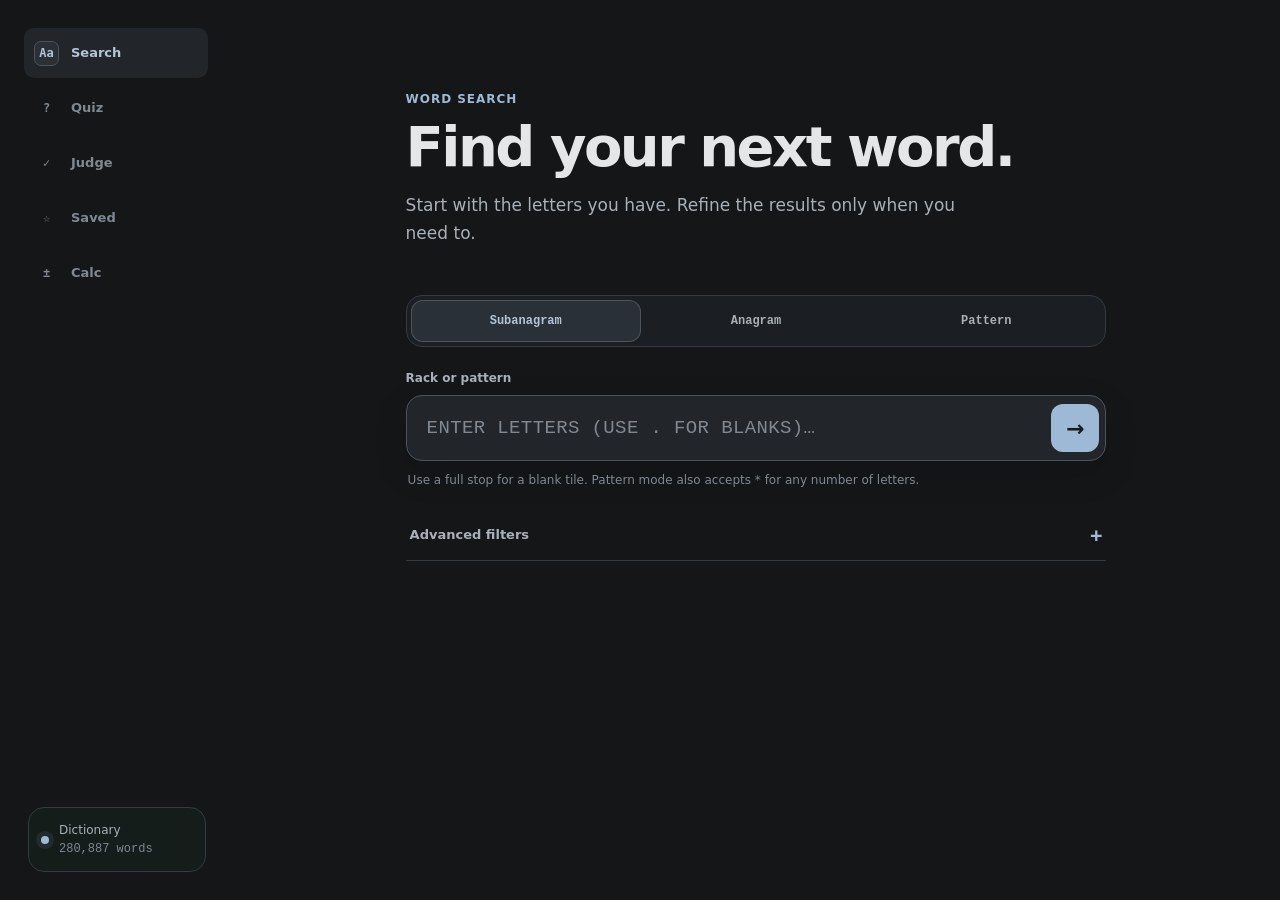
==== commit 028d4588: "Add files via upload" ====
--- a/index.html
+++ b/index.html
@@ -1,2272 +1,550 @@
 <!DOCTYPE html>
-<html lang="th">
+<html lang="en">
 <head>
-<meta charset="UTF-8">
-<meta name="viewport" content="width=device-width, initial-scale=1.0">
-<title>Uthai Crossword Team — Leaderboard</title>
-<link href="https://fonts.googleapis.com/css2?family=Kanit:wght@600;700&family=Noto+Sans+Thai:wght@300;400;500;600&family=Noto+Sans:wght@300;400;500;600&family=JetBrains+Mono:wght@400;600&display=swap" rel="stylesheet">
-<style>
-:root {
-  --bg:#09090f; --surface:#0f1018; --card:#14161f; --border:#1e2130; --border2:#262a3c;
-  --gold:#e8c84a; --gold2:#f5db7a; --silver:#a8b0c8; --bronze:#cd7f3e;
-  --green:#3fd68a; --red:#e8506a; --blue:#5098e8; --muted:#4a5070;
-  --text:#c8cce0; --text2:#7a80a0;
-  --admin-accent:#b06cff;
-  --font-body:'Noto Sans Thai','Noto Sans',sans-serif;
-  --font-display:'Kanit','Noto Sans',sans-serif;
-  --font-mono:'JetBrains Mono',monospace;
-}
-*,*::before,*::after{box-sizing:border-box;margin:0;padding:0}
-html{scroll-behavior:smooth}
-body{background:var(--bg);color:var(--text);font-family:var(--font-body);font-size:15px;min-height:100vh;overflow-x:hidden}
-body::before{content:'';position:fixed;inset:0;background-image:linear-gradient(var(--border) 1px,transparent 1px),linear-gradient(90deg,var(--border) 1px,transparent 1px);background-size:48px 48px;opacity:.35;pointer-events:none;z-index:0}
-
-/* ── TOPBAR ── */
-.topbar{position:sticky;top:0;z-index:50;background:rgba(9,9,15,.92);backdrop-filter:blur(12px);border-bottom:1px solid var(--border);display:flex;align-items:center;gap:14px;padding:10px 20px}
-.logo{display:flex;align-items:center;gap:10px;flex-shrink:0}
-.logo-tiles{display:flex;gap:3px}
-.ltile{width:28px;height:28px;background:var(--blue);color:#fff;font-family:var(--font-display);font-size:16px;display:flex;align-items:center;justify-content:center;border-radius:3px;box-shadow:0 2px 0 #2060a0;position:relative;animation:tileIn .5s ease backwards}
-.ltile{animation-delay:calc(var(--i,0)*.06s)}
-.ltile span{position:absolute;bottom:1px;right:2px;font-family:var(--font-mono);font-size:5px;color:rgba(255,255,255,.65)}
-@keyframes tileIn{from{opacity:0;transform:translateY(-8px)}to{opacity:1;transform:none}}
-.logo-text{font-family:var(--font-display);font-size:18px;letter-spacing:2px;color:#fff}
-.logo-sub{font-size:9px;color:var(--muted);font-family:var(--font-mono)}
-.topbar-nav{display:none}
-.tnav{background:none;border:none;color:var(--text2);font-family:var(--font-body);font-size:13px;padding:6px 12px;border-radius:6px;cursor:pointer;transition:background .15s,color .15s;white-space:nowrap}
-.tnav:hover{background:var(--card);color:var(--text)}
-.tnav.act{background:var(--card);color:var(--gold);border:1px solid var(--border2)}
-.tnav.cwbs-link{display:flex;align-items:center;gap:6px;background:rgba(232,200,74,.07);border:1px solid rgba(232,200,74,.18);border-radius:7px;color:var(--gold);padding:5px 11px;font-family:var(--font-mono);font-size:11px;letter-spacing:.5px;transition:background .15s,border-color .15s,transform .1s}
-.tnav.cwbs-link:hover{background:rgba(232,200,74,.15);border-color:rgba(232,200,74,.4);transform:translateY(-1px)}
-.tnav.cwbs-link svg{width:12px;height:12px;fill:none;stroke:currentColor;stroke-width:2;flex-shrink:0}
-
-/* ── LOGIN BUTTON (topbar) ── */
-.login-trigger-btn{display:flex;align-items:center;gap:7px;background:rgba(176,108,255,.10);border:1px solid rgba(176,108,255,.25);border-radius:8px;padding:6px 13px;color:var(--admin-accent);font-family:var(--font-mono);font-size:12px;cursor:pointer;transition:background .15s,border-color .15s;white-space:nowrap;flex-shrink:0}
-.login-trigger-btn:hover{background:rgba(176,108,255,.20);border-color:rgba(176,108,255,.45)}
-.login-trigger-btn svg{width:14px;height:14px;stroke:currentColor;fill:none;stroke-width:2;flex-shrink:0}
-
-/* admin badge in topbar */
-.admin-badge{display:none;align-items:center;gap:6px;background:rgba(176,108,255,.12);border:1px solid rgba(176,108,255,.3);border-radius:20px;padding:4px 12px;font-size:12px;color:var(--admin-accent);font-family:var(--font-mono);flex-shrink:0}
-.admin-badge.show{display:flex}
-.admin-dot{width:6px;height:6px;border-radius:50%;background:var(--admin-accent);animation:pulse 2s infinite}
-@keyframes pulse{0%,100%{opacity:1}50%{opacity:.4}}
-
-/* ── LOGIN DROPDOWN ── */
-.login-dropdown-wrap{position:relative;flex-shrink:0;z-index:310}
-.login-dropdown{position:absolute;top:calc(100% + 10px);right:0;background:var(--card);border:1px solid var(--border2);border-radius:12px;padding:20px;width:280px;z-index:300;animation:dropIn .18s ease;box-shadow:0 16px 40px rgba(0,0,0,.6)}
-.login-dropdown.hidden{display:none}
-@keyframes dropIn{from{opacity:0;transform:translateY(-8px) scale(.97)}to{opacity:1;transform:none}}
-.dropdown-title{font-family:var(--font-display);font-size:17px;letter-spacing:2px;color:var(--admin-accent);margin-bottom:4px}
-.dropdown-sub{font-size:10px;color:var(--text2);font-family:var(--font-mono);margin-bottom:16px}
-.dropdown-tiles{display:flex;gap:3px;margin-bottom:14px}
-.dtile{width:24px;height:24px;background:var(--gold);color:#0a0800;font-family:var(--font-display);font-size:13px;display:flex;align-items:center;justify-content:center;border-radius:3px;box-shadow:0 2px 0 #7a6010}
-.dd-error{background:rgba(232,80,106,.1);border:1px solid rgba(232,80,106,.3);border-radius:6px;padding:7px 11px;font-size:12px;color:var(--red);margin-bottom:10px;display:none}
-.dd-form-row{margin-bottom:11px}
-.dd-form-row label{display:block;font-size:10px;color:var(--text2);font-family:var(--font-mono);text-transform:uppercase;letter-spacing:.5px;margin-bottom:5px}
-.dd-form-row input{width:100%;background:var(--surface);border:1px solid var(--border2);border-radius:6px;color:var(--text);font-family:var(--font-body);font-size:14px;padding:8px 11px;outline:none;transition:border-color .2s}
-.dd-form-row input:focus{border-color:var(--admin-accent)}
-.dd-login-btn{width:100%;padding:9px;font-size:13px;font-weight:600;border-radius:7px;cursor:pointer;border:none;background:var(--admin-accent);color:#fff;font-family:var(--font-body);transition:opacity .15s}
-.dd-login-btn:hover{opacity:.88}
-.dd-divider{display:flex;align-items:center;gap:10px;margin:12px 0;color:var(--muted);font-size:11px}
-.dd-divider::before,.dd-divider::after{content:'';flex:1;height:1px;background:var(--border)}
-.dd-skip-btn{width:100%;padding:8px;font-size:12px;background:none;border:1px solid var(--border2);border-radius:7px;color:var(--text2);font-family:var(--font-body);cursor:pointer;transition:background .15s,color .15s}
-.dd-skip-btn:hover{background:var(--card);color:var(--text)}
-
-/* ── PAGES ── */
-.page{display:none;padding:24px 20px;position:relative;z-index:1;max-width:900px;margin:0 auto}
-.page.active{display:block}
-
-/* ── SECTION HEAD ── */
-.sec-head{display:flex;align-items:center;justify-content:space-between;margin-bottom:18px;flex-wrap:wrap;gap:10px}
-.sec-title{font-family:var(--font-display);font-size:20px;letter-spacing:2px;color:var(--text)}
-.sec-title span{color:var(--gold)}
-
-/* ── BUTTONS ── */
-.btn{display:inline-flex;align-items:center;gap:6px;padding:8px 16px;border-radius:7px;font-family:var(--font-body);font-size:13px;font-weight:500;cursor:pointer;border:1px solid var(--border2);background:var(--card);color:var(--text);transition:background .15s,border-color .15s,transform .1s}
-.btn:hover{background:var(--border)}
-.btn:active{transform:scale(.97)}
-.btn.primary{background:var(--gold);color:#0a0800;border-color:var(--gold);font-weight:600}
-.btn.primary:hover{background:var(--gold2)}
-.btn.danger{background:rgba(232,80,106,.1);color:var(--red);border-color:rgba(232,80,106,.3)}
-.btn.admin-only{background:rgba(176,108,255,.1);color:var(--admin-accent);border-color:rgba(176,108,255,.3)}
-.btn.admin-only:hover{background:rgba(176,108,255,.2)}
-.btn.sm{padding:5px 11px;font-size:12px;border-radius:5px}
-.btn.icon{padding:6px 8px}
-/* hide admin-only buttons when not admin */
-.admin-only{display:none}
-body.is-admin .admin-only{display:inline-flex}
-
-/* ── LEADERBOARD TABLE ── */
-.lb-table{width:100%;border-collapse:collapse}
-.lb-table th{font-family:var(--font-mono);font-size:10px;text-transform:uppercase;letter-spacing:1px;color:var(--muted);padding:10px 14px;text-align:left;border-bottom:1px solid var(--border)}
-.lb-table th.r{text-align:right}
-.lb-row{border-bottom:1px solid var(--border);transition:background .15s;cursor:pointer;animation:rowIn .3s ease backwards}
-.lb-row:hover{background:rgba(255,255,255,.02)}
-@keyframes rowIn{from{opacity:0;transform:translateX(-6px)}to{opacity:1;transform:none}}
-.lb-row td{padding:12px 14px}
-.lb-row td.r{text-align:right}
-.rank-cell{font-family:var(--font-display);font-size:22px;color:var(--muted);width:48px}
-.rank-1{color:var(--gold)!important}.rank-2{color:var(--silver)!important}.rank-3{color:var(--bronze)!important}
-.player-name{font-size:14px;font-weight:500;color:var(--text)}
-.player-meta{font-size:11px;color:var(--text2);margin-top:2px;font-family:var(--font-mono)}
-.rating-val{font-family:var(--font-mono);font-size:16px;font-weight:600;color:var(--text)}
-.rd-val{font-family:var(--font-mono);font-size:11px;color:var(--text2)}
-.wl-cell .w{color:var(--green);font-weight:600}.wl-cell .l{color:var(--red)}
-.trend-badge{display:inline-flex;align-items:center;gap:3px;font-family:var(--font-mono);font-size:11px;padding:3px 7px;border-radius:4px}
-.trend-badge.up{background:rgba(63,214,138,.12);color:var(--green)}
-.trend-badge.dn{background:rgba(232,80,106,.12);color:var(--red)}
-.trend-badge.eq{background:var(--card);color:var(--text2)}
-.rd-bar{width:50px;height:4px;background:var(--border2);border-radius:2px;overflow:hidden;display:inline-block;vertical-align:middle;margin-left:5px}
-.rd-fill{height:100%;border-radius:2px;background:var(--blue)}
-
-/* ── STAT CARDS ── */
-.stats-row{display:grid;grid-template-columns:repeat(2,1fr);gap:10px;margin-bottom:20px}
-@media(min-width:600px){.stats-row{grid-template-columns:repeat(4,1fr)}}
-.stat-card{background:var(--card);border:1px solid var(--border);border-radius:10px;padding:13px 15px}
-.stat-card .lbl{font-size:10px;color:var(--text2);font-family:var(--font-mono);text-transform:uppercase;letter-spacing:.5px;margin-bottom:5px}
-.stat-card .val{font-family:var(--font-display);font-size:30px;line-height:1;color:var(--text)}
-.stat-card .sub{font-size:11px;color:var(--text2);margin-top:3px}
-
-/* ── MODAL ── */
-.modal-overlay{position:fixed;inset:0;background:rgba(0,0,0,.78);backdrop-filter:blur(6px);z-index:200;display:flex;align-items:center;justify-content:center;padding:16px}
-.modal{background:var(--card);border:1px solid var(--border2);border-radius:14px;padding:26px;width:100%;max-width:460px;max-height:90vh;overflow-y:auto;animation:modalIn .18s ease}
-@keyframes modalIn{from{opacity:0;transform:scale(.95)}to{opacity:1;transform:none}}
-.modal-title{font-family:var(--font-display);font-size:21px;letter-spacing:2px;color:var(--gold);margin-bottom:18px}
-/* match detail */
-.md-vs{display:flex;align-items:center;gap:10px;margin-bottom:20px}
-.md-player{flex:1;min-width:0}
-.md-player-name{font-size:15px;font-weight:600;color:var(--text);white-space:nowrap;overflow:hidden;text-overflow:ellipsis}
-.md-player-sub{font-size:11px;color:var(--text2);font-family:var(--font-mono);margin-top:2px}
-.md-score-box{display:flex;flex-direction:column;align-items:center;gap:4px;flex-shrink:0}
-.md-score{font-family:var(--font-display);font-size:36px;letter-spacing:3px;line-height:1;display:flex;gap:8px;align-items:center}
-.md-sep{color:var(--border2);font-size:28px}
-.md-outcome{font-size:10px;letter-spacing:2px;color:var(--text2)}
-.md-stats{display:grid;grid-template-columns:1fr 1fr;gap:8px;margin-bottom:16px}
-.md-stat{background:var(--surface);border:1px solid var(--border);border-radius:8px;padding:10px 12px}
-.md-stat-label{font-size:10px;color:var(--text2);letter-spacing:1px;text-transform:uppercase;margin-bottom:4px}
-.md-stat-val{font-size:13px;color:var(--text);font-family:var(--font-mono);word-break:break-word}
-.md-stat.full{grid-column:1/-1}
-.md-board{width:100%;border-radius:8px;margin-bottom:16px;cursor:zoom-in;display:block}
-.md-rating-change{font-size:12px;font-family:var(--font-mono)}
-.md-rating-change.pos{color:var(--green)}
-.md-rating-change.neg{color:var(--red)}
-.md-rating-change.neu{color:var(--text2)}
-.form-row{margin-bottom:13px}
-.form-row label{display:block;font-size:11px;color:var(--text2);font-family:var(--font-mono);text-transform:uppercase;letter-spacing:.5px;margin-bottom:5px}
-.form-row input,.form-row select{width:100%;background:var(--surface);border:1px solid var(--border2);border-radius:7px;color:var(--text);font-family:var(--font-body);font-size:14px;padding:9px 12px;outline:none;transition:border-color .2s}
-.form-row input:focus,.form-row select:focus{border-color:var(--gold)}
-.form-row select option{background:var(--card)}
-.form-grid{display:grid;grid-template-columns:1fr 1fr;gap:11px}
-.modal-actions{display:flex;gap:9px;margin-top:18px;justify-content:flex-end}
-
-/* ── GAME LOG ── */
-.game-item{background:var(--card);border:1px solid var(--border);border-radius:10px;padding:13px 15px;margin-bottom:8px;display:flex;align-items:center;gap:12px;animation:rowIn .25s ease backwards;cursor:pointer;transition:border-color .15s,background .15s}
-.game-item:hover{border-color:var(--border2);background:var(--surface)}
-.game-vs{display:flex;align-items:center;gap:8px;flex:1;min-width:0}
-.game-player{font-size:13px;font-weight:500;white-space:nowrap;overflow:hidden;text-overflow:ellipsis}
-.game-score{font-family:var(--font-mono);font-size:15px;font-weight:600;text-align:center;min-width:80px;flex-shrink:0}
-.game-score .sc-w{color:var(--green)}.game-score .sc-l{color:var(--red)}.game-score .sep{color:var(--muted);padding:0 3px}
-.game-meta{font-size:11px;color:var(--text2);font-family:var(--font-mono);margin-top:2px}
-.outcome-badge{width:30px;height:30px;border-radius:50%;font-family:var(--font-display);font-size:13px;display:flex;align-items:center;justify-content:center;flex-shrink:0}
-.outcome-badge.W{background:rgba(63,214,138,.15);color:var(--green);border:1px solid rgba(63,214,138,.3)}
-.outcome-badge.L{background:rgba(232,80,106,.15);color:var(--red);border:1px solid rgba(232,80,106,.3)}
-.outcome-badge.D{background:var(--card);color:var(--text2);border:1px solid var(--border2)}
-
-/* ── PROFILE ── */
-.profile-header{display:flex;align-items:center;gap:16px;margin-bottom:22px}
-.avatar{width:60px;height:60px;border-radius:50%;display:flex;align-items:center;justify-content:center;font-family:var(--font-display);font-size:24px;border:2px solid var(--border2);flex-shrink:0}
-.profile-name{font-family:var(--font-display);font-size:26px;letter-spacing:2px;line-height:1;color:var(--text)}
-.profile-sub{font-size:11px;color:var(--text2);font-family:var(--font-mono);margin-top:3px}
-.chart-wrap{position:relative;width:100%;height:150px;margin:12px 0}
-
-/* ── SEARCH ── */
-.search-wrap{position:relative;margin-bottom:14px}
-.search-wrap input{width:100%;background:var(--card);border:1px solid var(--border);border-radius:8px;color:var(--text);font-family:var(--font-body);font-size:14px;padding:9px 13px 9px 36px;outline:none;transition:border-color .2s}
-.search-wrap input:focus{border-color:var(--gold)}
-.search-icon{position:absolute;left:11px;top:50%;transform:translateY(-50%);color:var(--muted);font-size:15px;pointer-events:none}
-
-/* ── TOUR CARD ── */
-.tour-card{background:var(--card);border:1px solid var(--border);border-radius:10px;padding:14px 16px;margin-bottom:8px;display:flex;align-items:center;gap:12px;cursor:pointer;transition:border-color .15s}
-.tour-card:hover{border-color:var(--border2)}
-.tour-icon{width:42px;height:42px;border-radius:8px;background:rgba(232,200,74,.1);border:1px solid rgba(232,200,74,.2);display:flex;align-items:center;justify-content:center;font-size:18px;flex-shrink:0}
-.tour-name{font-size:14px;font-weight:500}
-.tour-meta{font-size:11px;color:var(--text2);font-family:var(--font-mono);margin-top:2px}
-
-/* ── EMPTY ── */
-.empty{text-align:center;padding:56px 20px;color:var(--text2)}
-.empty .icon{font-size:44px;margin-bottom:10px;opacity:.3}
-.empty h3{font-size:15px;font-weight:500;color:var(--text);margin-bottom:5px}
-.empty p{font-size:13px}
-
-/* ── ADMIN PANEL PAGE ── */
-.admin-section{background:rgba(176,108,255,.05);border:1px solid rgba(176,108,255,.2);border-radius:10px;padding:16px 18px;margin-bottom:14px}
-.admin-section-title{font-size:11px;font-family:var(--font-mono);text-transform:uppercase;letter-spacing:1px;color:var(--admin-accent);margin-bottom:12px}
-.danger-zone{background:rgba(232,80,106,.05);border:1px solid rgba(232,80,106,.2);border-radius:10px;padding:16px 18px;margin-bottom:14px}
-.danger-zone-title{font-size:11px;font-family:var(--font-mono);text-transform:uppercase;letter-spacing:1px;color:var(--red);margin-bottom:12px}
-.admin-action-row{display:flex;align-items:center;justify-content:space-between;padding:10px 0;border-bottom:1px solid var(--border)}
-.admin-action-row:last-child{border-bottom:none;padding-bottom:0}
-.admin-action-row .desc{font-size:13px;color:var(--text2)}
-.admin-action-row strong{color:var(--text);font-weight:500;display:block;font-size:14px;margin-bottom:2px}
-.pwd-change-row{display:grid;grid-template-columns:1fr 1fr;gap:10px;margin-bottom:10px}
-
-/* ── PENDING GAMES ── */
-.pending-banner{background:rgba(232,200,74,.07);border:1px solid rgba(232,200,74,.25);border-radius:10px;padding:12px 16px;margin-bottom:14px;display:flex;align-items:center;gap:10px;cursor:pointer;transition:background .15s}
-.pending-banner:hover{background:rgba(232,200,74,.12)}
-.pending-dot{width:8px;height:8px;border-radius:50%;background:var(--gold);flex-shrink:0;animation:pulse 2s infinite}
-.pending-banner .pb-text{flex:1;font-size:13px;color:var(--gold)}
-.pending-banner .pb-count{font-family:var(--font-display);font-size:20px;color:var(--gold);line-height:1}
-.pending-item{background:var(--card);border:1px solid rgba(232,200,74,.3);border-radius:10px;padding:13px 15px;margin-bottom:8px;animation:rowIn .25s ease backwards}
-.pending-item .pi-players{font-size:14px;font-weight:500;margin-bottom:4px}
-.pending-item .pi-meta{font-size:11px;color:var(--text2);font-family:var(--font-mono)}
-.pending-actions{display:flex;gap:7px;margin-top:10px}
-.btn.approve{background:rgba(63,214,138,.12);color:var(--green);border-color:rgba(63,214,138,.3)}
-.btn.approve:hover{background:rgba(63,214,138,.22)}
-
-/* ── SCROLL ── */
-::-webkit-scrollbar{width:5px;height:5px}
-::-webkit-scrollbar-track{background:transparent}
-::-webkit-scrollbar-thumb{background:var(--border2);border-radius:3px}
-
-/* ── REALTIME SYNC PILL – LIVE STATE ── */
-.sync-pill.idle{
-  background:rgba(63,214,138,.13);
-  border-color:rgba(63,214,138,.35);
-  color:var(--green);
-  box-shadow:0 0 8px rgba(63,214,138,.18);
-}
-/* pulse ring on LIVE button */
-.sync-pill.idle::after{
-  content:'';
-  position:absolute;
-  inset:-3px;
-  border-radius:20px;
-  border:1.5px solid rgba(63,214,138,.35);
-  animation:liveRing 2.4s ease-out infinite;
-  pointer-events:none;
-}
-@keyframes liveRing{
-  0%{opacity:.7;transform:scale(1)}
-  70%{opacity:0;transform:scale(1.18)}
-  100%{opacity:0;transform:scale(1.18)}
-}
-/* refresh spin on click */
-.sync-pill.refreshing .sync-dot{
-  animation:spin .7s linear infinite!important;
-  border-radius:0;
-  background:none;
-  border:1.5px solid currentColor;
-  border-top-color:transparent;
-  width:8px;height:8px;
-}
-
-/* ── HAMBURGER BUTTON ── */
-.hamburger-btn{display:flex;align-items:center;justify-content:center;width:36px;height:36px;background:none;border:1px solid var(--border2);border-radius:8px;cursor:pointer;color:var(--text2);flex-shrink:0;transition:background .15s,color .15s}
-.hamburger-btn:hover{background:var(--card);color:var(--text)}
-.hamburger-btn svg{width:18px;height:18px;stroke:currentColor;fill:none;stroke-width:2;stroke-linecap:round}
-
-/* ── MOBILE DRAWER ── */
-.drawer-overlay{display:none;position:fixed;inset:0;background:rgba(0,0,0,.6);backdrop-filter:blur(4px);z-index:400}
-.drawer-overlay.open{display:block}
-.drawer{position:fixed;top:0;left:0;bottom:0;width:280px;background:var(--surface);border-right:1px solid var(--border2);z-index:401;transform:translateX(-100%);transition:transform .25s cubic-bezier(.4,0,.2,1);display:flex;flex-direction:column;padding:0}
-.drawer.open{transform:translateX(0)}
-.drawer-header{display:flex;align-items:center;gap:10px;padding:16px;border-bottom:1px solid var(--border)}
-.drawer-logo-tiles{display:flex;gap:3px}
-.drawer-logo-text{font-family:var(--font-display);font-size:16px;letter-spacing:2px;color:#fff}
-.drawer-close{margin-left:auto;width:32px;height:32px;background:none;border:1px solid var(--border2);border-radius:7px;cursor:pointer;color:var(--text2);display:flex;align-items:center;justify-content:center;font-size:16px;transition:background .15s}
-.drawer-close:hover{background:var(--card);color:var(--text)}
-.drawer-nav{flex:1;padding:12px 10px;display:flex;flex-direction:column;gap:4px;overflow-y:auto}
-.drawer-nav-item{display:flex;align-items:center;gap:10px;padding:11px 14px;border-radius:9px;background:none;border:none;color:var(--text2);font-family:var(--font-body);font-size:14px;cursor:pointer;width:100%;text-align:left;text-decoration:none;transition:background .15s,color .15s}
-.drawer-nav-item:hover{background:var(--card);color:var(--text)}
-.drawer-nav-item.act{background:var(--card);color:var(--gold)}
-.drawer-nav-item svg{width:18px;height:18px;stroke:currentColor;fill:none;stroke-width:1.5;stroke-linecap:round;stroke-linejoin:round;flex-shrink:0;overflow:visible}
-.drawer-nav-item.cwbs{color:var(--gold);background:rgba(232,200,74,.07);border:1px solid rgba(232,200,74,.15)}
-.drawer-nav-item.cwbs:hover{background:rgba(232,200,74,.14)}
-.drawer-nav-item.admin-item{color:var(--admin-accent);background:rgba(176,108,255,.07);border:1px solid rgba(176,108,255,.15)}
-.drawer-nav-item.admin-item:hover{background:rgba(176,108,255,.14)}
-.drawer-divider{height:1px;background:var(--border);margin:6px 0}
-.drawer-footer{padding:12px 10px;border-top:1px solid var(--border)}
-
-/* ── MOBILE ── */
-.tab-bar{display:none;position:fixed;bottom:0;left:0;right:0;z-index:50;background:rgba(9,9,15,.96);backdrop-filter:blur(12px);border-top:1px solid var(--border);padding:8px 0 env(safe-area-inset-bottom)}
-@media(max-width:600px){
-  .topbar{padding:8px 12px;gap:8px}
-  .logo-sub{display:none}
-  .logo-text{display:none}
-  .page{padding:14px 12px;padding-bottom:84px}
-  .admin-badge span.label{display:none}
-  .tab-bar{display:flex}
-  /* leaderboard: hide RD & W-L columns */
-  .lb-table th:nth-child(4),.lb-row td:nth-child(4),
-  .lb-table th:nth-child(5),.lb-row td:nth-child(5){display:none}
-  .hide-mobile{display:none}
-  .login-trigger-btn span{display:none}
-  .login-trigger-btn{padding:6px 8px}
-  .rank-cell{font-size:17px;width:36px}
-  .lb-row td{padding:10px 8px}
-  .lb-table th{padding:8px}
-  .player-name{font-size:13px}
-  .rating-val{font-size:14px}
-  .trend-badge{font-size:10px;padding:2px 5px}
-  .stat-card .val{font-size:24px}
-  .sync-pill span.sync-label{display:inline!important}
-  .sync-pill{font-size:9px;padding:3px 7px}
-  /* active tab indicator */
-  .tab-item.act::after{content:'';position:absolute;bottom:-2px;left:50%;transform:translateX(-50%);width:18px;height:2px;background:var(--gold);border-radius:1px}
-}
-.tab-item{flex:1;display:flex;flex-direction:column;align-items:center;gap:3px;padding:6px 2px;background:none;border:none;color:var(--text2);font-size:10px;font-family:var(--font-body);cursor:pointer;transition:color .15s;position:relative}
-.tab-item.act{color:var(--gold)}
-.tab-item svg{width:20px;height:20px;stroke:currentColor;fill:none;stroke-width:1.5;stroke-linecap:round;stroke-linejoin:round}
-
-/* ── IMAGE UPLOAD ── */
-.img-dropzone{border:2px dashed var(--border2);border-radius:10px;padding:24px 16px;text-align:center;cursor:pointer;transition:border-color .2s,background .2s;background:var(--surface);position:relative;overflow:hidden}
-.img-dropzone:hover,.img-dropzone.dragover{border-color:var(--gold);background:rgba(232,200,74,.04)}
-.img-dropzone .dz-icon{font-size:28px;margin-bottom:6px;opacity:.5}
-.img-dropzone .dz-text{font-size:12px;color:var(--text2)}
-.img-dropzone .dz-sub{font-size:10px;color:var(--muted);margin-top:3px;font-family:var(--font-mono)}
-.img-dropzone input[type="file"]{position:absolute;inset:0;opacity:0;cursor:pointer}
-.img-preview-wrap{position:relative;margin-top:10px;display:none}
-.img-preview-wrap.has-img{display:block}
-.img-preview{width:100%;max-height:200px;object-fit:contain;border-radius:8px;border:1px solid var(--border)}
-.img-preview-remove{position:absolute;top:6px;right:6px;width:24px;height:24px;border-radius:50%;background:rgba(232,80,106,.9);color:#fff;border:none;cursor:pointer;font-size:14px;display:flex;align-items:center;justify-content:center;transition:transform .1s}
-.img-preview-remove:hover{transform:scale(1.1)}
-.upload-progress{margin-top:8px;display:none;align-items:center;gap:8px}
-.upload-progress.show{display:flex}
-.upload-spinner{width:16px;height:16px;border:2px solid var(--border2);border-top-color:var(--gold);border-radius:50%;animation:spin .6s linear infinite}
-@keyframes spin{to{transform:rotate(360deg)}}
-.upload-progress .up-text{font-size:11px;color:var(--gold);font-family:var(--font-mono)}
-
-/* ── LIGHTBOX ── */
-.lightbox-overlay{position:fixed;inset:0;background:rgba(0,0,0,.92);backdrop-filter:blur(8px);z-index:500;display:flex;align-items:center;justify-content:center;padding:20px;cursor:zoom-out;animation:fadeIn .2s ease}
-@keyframes fadeIn{from{opacity:0}to{opacity:1}}
-.lightbox-overlay img{max-width:95vw;max-height:90vh;object-fit:contain;border-radius:8px;box-shadow:0 20px 60px rgba(0,0,0,.5);animation:lbIn .25s ease;cursor:default}
-@keyframes lbIn{from{opacity:0;transform:scale(.92)}to{opacity:1;transform:none}}
-.lightbox-close{position:fixed;top:16px;right:16px;width:36px;height:36px;border-radius:50%;background:rgba(255,255,255,.1);color:#fff;border:none;cursor:pointer;font-size:20px;display:flex;align-items:center;justify-content:center;z-index:501;transition:background .15s}
-.lightbox-close:hover{background:rgba(255,255,255,.25)}
-
-/* ── BOARD THUMBNAIL ── */
-.board-thumb{width:40px;height:40px;border-radius:6px;object-fit:cover;border:1px solid var(--border2);cursor:pointer;transition:transform .15s,border-color .15s;flex-shrink:0}
-.board-thumb:hover{transform:scale(1.15);border-color:var(--gold)}
-.board-thumb-sm{width:32px;height:32px;border-radius:5px;object-fit:cover;border:1px solid var(--border2);cursor:pointer;transition:transform .15s;flex-shrink:0}
-.board-thumb-sm:hover{transform:scale(1.1)}
-
-/* ── CLOUD SETTINGS ── */
-.cloud-section{background:rgba(80,152,232,.05);border:1px solid rgba(80,152,232,.2);border-radius:10px;padding:16px 18px;margin-bottom:14px}
-.cloud-section-title{font-size:11px;font-family:var(--font-mono);text-transform:uppercase;letter-spacing:1px;color:var(--blue);margin-bottom:12px;display:flex;align-items:center;gap:6px}
-.cloud-status{display:inline-flex;align-items:center;gap:5px;font-size:10px;font-family:var(--font-mono);padding:3px 8px;border-radius:4px;margin-left:auto}
-.cloud-status.ok{background:rgba(63,214,138,.1);color:var(--green)}
-.cloud-status.err{background:rgba(232,80,106,.1);color:var(--red)}
-.cloud-status.loading{background:rgba(232,200,74,.1);color:var(--gold)}
-.cloud-status-dot{width:6px;height:6px;border-radius:50%;background:currentColor}
-.api-key-input{width:100%;background:var(--surface);border:1px solid var(--border2);border-radius:6px;color:var(--text);font-family:var(--font-mono);font-size:12px;padding:8px 11px;outline:none;transition:border-color .2s}
-.api-key-input:focus{border-color:var(--blue)}
-.api-key-input::placeholder{color:var(--muted)}
-.cloud-btn-row{display:flex;gap:8px;margin-top:12px;flex-wrap:wrap}
-
-/* ── REALTIME SYNC INDICATOR ── */
-.sync-pill{display:inline-flex;align-items:center;gap:5px;font-family:var(--font-mono);font-size:10px;padding:4px 9px;border-radius:20px;border:1px solid transparent;transition:all .3s;flex-shrink:0;white-space:nowrap;cursor:pointer;position:relative}
-.sync-pill.syncing{background:rgba(232,200,74,.08);border-color:rgba(232,200,74,.2);color:var(--gold)}
-.sync-pill.err{background:rgba(232,80,106,.08);border-color:rgba(232,80,106,.2);color:var(--red)}
-.sync-pill.offline{background:var(--card);border-color:var(--border);color:var(--muted)}
-.sync-dot{width:5px;height:5px;border-radius:50%;background:currentColor;flex-shrink:0}
-.sync-pill.idle .sync-dot{animation:pulse 3s infinite}
-.sync-pill.syncing .sync-dot{animation:spin .8s linear infinite;border-radius:0;clip-path:none;background:none;border:1.5px solid currentColor;border-top-color:transparent;width:7px;height:7px}
-</style>
+  <meta charset="UTF-8">
+  <meta name="viewport" content="width=device-width, initial-scale=1.0, viewport-fit=cover">
+  <meta name="apple-mobile-web-app-capable" content="yes">
+  <meta name="apple-mobile-web-app-status-bar-style" content="black-translucent">
+  <meta name="apple-mobile-web-app-title" content="Zyzzylu">
+  <meta name="theme-color" content="#141618">
+  <link rel="manifest" href="manifest.json">
+  <link rel="apple-touch-icon" href="icons/icon-192.png">
+  <title>Zyzzylu</title>
+  <style>
+    :root {
+      --bg: #141618; --surface: #1B1E22; --surface2: #22262B;
+      --border: #343A42; --accent: #9EB9D6; --danger: #DCA0A5;
+      --orange: #C8B69A; --text: #E4E6E8; --text2: #AAB0B7;
+    }
+    * { margin:0; padding:0; box-sizing:border-box; font-family:'Inter',sans-serif; -webkit-tap-highlight-color:transparent; }
+    body { background:var(--bg); color:var(--text); min-height:100vh; padding-bottom:90px; }
+    .mono { font-family:'JetBrains Mono',monospace; }
+    mark { background:#FFE600; color:#000; border-radius:2px; padding:0 1px; font-weight:700; }
+
+    #loadingScreen { position:fixed; inset:0; background:var(--bg); z-index:9999; display:flex; flex-direction:column; justify-content:center; align-items:center; gap:16px; }
+    .spinner { width:42px; height:42px; border:4px solid var(--surface); border-top-color:var(--accent); border-radius:50%; animation:spin .8s linear infinite; }
+    @keyframes spin { to { transform:rotate(360deg); } }
+
+    header { position:sticky; top:0; z-index:100; background:rgba(0,0,0,.85); backdrop-filter:blur(20px); border-bottom:1px solid var(--border); padding:16px; display:flex; justify-content:flex-end; }
+    nav.bottom-nav { position:fixed; bottom:0; left:0; right:0; height:68px; background:var(--surface); border-top:1px solid var(--border); display:flex; z-index:1000; padding-bottom:env(safe-area-inset-bottom); }
+    .nav-item { flex:1; display:flex; flex-direction:column; justify-content:center; align-items:center; gap:4px; font-size:10px; font-weight:600; color:var(--text2); border:none; background:none; cursor:pointer; }
+    .nav-item.active { color:var(--accent); }
+    main { padding:16px; max-width:650px; margin:0 auto; }
+    .section { display:none; }
+    .section.active { display:block; }
+
+    .capsule-wrapper { width:100%; background:var(--surface); border:1px solid var(--border); border-radius:30px; padding:4px; display:flex; margin-bottom:14px; }
+    .capsule-btn { flex:1; background:none; border:none; color:var(--text2); font-size:13px; font-weight:600; padding:8px 0; cursor:pointer; border-radius:25px; transition:.2s; text-align:center; }
+    .capsule-btn.active { background:var(--text); color:var(--bg); }
+
+    .search-box { display:flex; width:100%; background:var(--surface); border:1px solid var(--border); border-radius:12px; padding:4px 8px; align-items:center; margin-bottom:14px; }
+    .search-box input { flex:1; background:transparent; border:none; outline:none; color:var(--text); font-size:16px; padding:10px 12px; text-transform:uppercase; }
+    .search-btn { width:34px; height:34px; border-radius:8px; background:var(--surface2); border:none; color:var(--text); cursor:pointer; }
+    .drawer { height:0; overflow:hidden; transition:.25s ease-in-out; background:var(--surface); border-radius:12px; }
+    .drawer.open { height:auto; padding:14px; border:1px solid var(--border); margin-bottom:14px; }
+    .f-row { display:flex; gap:8px; margin-bottom:10px; align-items:center; }
+    .f-stack { max-height:150px; overflow-y:auto; display:flex; flex-direction:column; gap:6px; }
+    .f-item { display:flex; align-items:center; justify-content:space-between; background:var(--surface2); border:1px solid var(--border); padding:6px 12px; border-radius:8px; font-size:13px; }
+    .btn { background:var(--surface); border:1px solid var(--border); color:var(--text); padding:10px 16px; border-radius:8px; cursor:pointer; font-size:13px; font-weight:500; }
+    .btn-p { background:var(--accent); border:none; color:var(--text); font-weight:700; }
+    .btn-not { padding:4px 8px; font-size:11px; font-weight:700; border:1px solid var(--border); background:none; color:var(--text2); border-radius:4px; cursor:pointer; }
+    .btn-not.active { color:var(--danger); border-color:var(--danger); background:rgba(255,59,48,.1); }
+    .input-field { width:100%; padding:14px; background:var(--surface2); border:1px solid var(--border); border-radius:8px; color:var(--text); font-size:15px; outline:none; }
+    @keyframes shake { 0%,100%{transform:translateX(0)} 20%{transform:translateX(-6px)} 40%{transform:translateX(6px)} 60%{transform:translateX(-4px)} 80%{transform:translateX(4px)} }
+    .shake-input { animation:shake .35s ease-in-out; border-color:var(--danger)!important; }
+    .card { background:var(--surface); border:1px solid var(--border); border-radius:14px; padding:18px; position:relative; }
+
+    .item-row { border-bottom:1px solid rgba(58,58,60,.5); padding:12px 4px; display:flex; justify-content:space-between; align-items:center; gap:12px; }
+    .hook-box { color:var(--text2); font-size:12px; padding:2px 4px; background:rgba(44,44,46,.5); border-radius:4px; max-width:100px; overflow:hidden; text-overflow:ellipsis; white-space:nowrap; }
+    .word-core { font-weight:700; color:var(--text); cursor:pointer; font-size:20px; letter-spacing:.5px; }
+    .word-core:hover { color:var(--accent); }
+    .dot-indicator { color:var(--danger); font-weight:700; margin:0 1px; font-size:16px; }
+    .score-badge { font-size:14px; font-weight:700; color:var(--orange); }
+
+    .q-clean-layout { display:flex; flex-direction:column; gap:16px; }
+    .quiz-history-pane { max-height:200px; overflow-y:auto; display:flex; flex-direction:column; gap:6px; background:rgba(0,0,0,.3); padding:10px; border-radius:8px; border:1px solid var(--border); }
+    .quiz-tile { width:44px; height:44px; background:var(--surface2); border:1px solid var(--border); border-radius:8px; display:flex; justify-content:center; align-items:center; font-family:'JetBrains Mono',monospace; font-size:22px; font-weight:700; color:var(--text); box-shadow:0 4px 6px rgba(0,0,0,.2); transition:transform .2s,background-color .2s; }
+    .quiz-tile:hover { transform:scale(1.08); background-color:var(--border); }
+
+    .judge-overlay { position:fixed; inset:0; background:rgba(0,0,0,.95); z-index:5000; display:none; flex-direction:column; justify-content:center; align-items:center; padding:24px; text-align:center; cursor:pointer; }
+    .judge-overlay.open { display:flex; }
+    .judge-symbol { font-size:96px; font-weight:bold; margin-bottom:10px; line-height:1; }
+    .judge-status-text { font-size:32px; font-weight:800; text-transform:uppercase; margin-bottom:24px; }
+    .judge-sub-list { font-size:14px; color:var(--text2); max-width:80%; overflow-y:auto; max-height:30vh; }
+
+    .toast { position:fixed; bottom:84px; left:50%; transform:translateX(-50%); background:var(--surface2); border:1px solid var(--border); color:var(--text); padding:12px 20px; border-radius:10px; font-size:13px; font-weight:600; opacity:0; transition:.2s; pointer-events:none; z-index:9999; }
+    .toast.show { opacity:1; }
+    .modal-overlay { position:fixed; inset:0; background:rgba(0,0,0,.85); backdrop-filter:blur(10px); z-index:2000; display:none; justify-content:center; align-items:center; padding:16px; }
+    .modal-overlay.open { display:flex; }
+    .modal-card { background:var(--surface); border:1px solid var(--border); border-radius:16px; width:100%; max-width:480px; overflow:hidden; }
+    .modal-header { padding:20px; background:var(--surface2); border-bottom:1px solid var(--border); display:flex; justify-content:space-between; }
+    .modal-body { padding:20px; display:flex; flex-direction:column; gap:16px; max-height:55vh; overflow-y:auto; }
+    .modal-footer { padding:14px 16px; background:var(--surface2); border-top:1px solid var(--border); display:flex; justify-content:space-between; align-items:center; }
+    .info-label { font-size:11px; color:var(--text2); text-transform:uppercase; font-weight:700; margin-bottom:4px; }
+    .info-val { font-size:14px; color:var(--text); }
+    .info-grid { display:grid; grid-template-columns:1fr 1fr; gap:12px; }
+
+    /* Calculator */
+    .calc-key { background:var(--surface2); border:1px solid var(--border); color:var(--text);
+                font-size:20px; font-weight:600; padding:18px 0; border-radius:10px;
+                cursor:pointer; font-family:'Inter',sans-serif; transition:.12s;
+                -webkit-tap-highlight-color:transparent; }
+    .calc-key:active { transform:scale(.94); opacity:.8; }
+    .calc-fn  { background:var(--surface); color:var(--text2); }
+    .calc-op  { color:var(--orange); border-color:rgba(255,149,0,.35); }
+    .calc-eq  { background:var(--accent); color:#000; border:none; }
+  </style>
+  <link rel="stylesheet" href="styles.css?v=12">
 </head>
 <body>
 
-<!-- ══ TOPBAR ══ -->
-<header class="topbar">
-  <!-- hamburger (mobile only) -->
-  <button class="hamburger-btn" onclick="openDrawer()" aria-label="เมนู">
-    <svg viewBox="0 0 24 24"><line x1="3" y1="6" x2="21" y2="6"/><line x1="3" y1="12" x2="21" y2="12"/><line x1="3" y1="18" x2="21" y2="18"/></svg>
-  </button>
-  <div class="logo">
-    <div class="logo-tiles">
-      <div class="ltile" style="--i:0">U<span>1</span></div>
-      <div class="ltile" style="--i:1">T<span>1</span></div>
-      <div class="ltile" style="--i:2">H<span>4</span></div>
-      <div class="ltile" style="--i:3">A<span>1</span></div>
-      <div class="ltile" style="--i:4">I<span>1</span></div>
-    </div>
-    <div>
-      <div class="logo-text">CROSSWORD TEAM</div>
-      <div class="logo-sub">LEADERBOARD · GLICKO-2</div>
+  <a class="skip-link" href="#mainContent">Skip to main content</a>
+
+  <div id="loadingScreen" role="status" aria-live="polite">
+    <div class="spinner"></div>
+    <!-- id="loadingStatus" is used by core.js to show download progress -->
+    <div class="mono" id="loadingStatus">Preparing the dictionary…</div>
+  </div>
+
+  <header class="dictionary-status" aria-live="polite">
+    <span class="status-dot" aria-hidden="true"></span>
+    <span class="status-copy">
+      <span class="status-label">Dictionary</span>
+      <span class="mono" id="wCnt">0 words</span>
+    </span>
+  </header>
+
+  <nav class="bottom-nav" aria-label="Primary">
+    <button type="button" class="nav-item active" id="nb-0" aria-controls="t0" aria-current="page" onclick="tab(0, this)"><span class="nav-glyph" aria-hidden="true">Aa</span><span>Search</span></button>
+    <button type="button" class="nav-item" id="nb-1" aria-controls="t1" aria-current="false" onclick="tab(1, this)"><span class="nav-glyph" aria-hidden="true">?</span><span>Quiz</span></button>
+    <button type="button" class="nav-item" id="nb-2" aria-controls="t2" aria-current="false" onclick="tab(2, this)"><span class="nav-glyph" aria-hidden="true">✓</span><span>Judge</span></button>
+    <button type="button" class="nav-item" id="nb-3" aria-controls="t3" aria-current="false" onclick="tab(3, this)"><span class="nav-glyph" aria-hidden="true">☆</span><span>Saved</span></button>
+    <button type="button" class="nav-item" id="nb-4" aria-controls="t4" aria-current="false" onclick="tab(4, this)"><span class="nav-glyph" aria-hidden="true">±</span><span>Calc</span></button>
+  </nav>
+
+  <main id="mainContent" tabindex="-1">
+    <!-- ── SEARCH ─────────────────────────────────────────────────── -->
+    <section class="section active" id="t0" aria-labelledby="searchTitle" aria-hidden="false">
+      <div class="section-heading">
+        <p class="eyebrow">Word search</p>
+        <h1 id="searchTitle">Find your next word.</h1>
+        <p>Start with the letters you have. Refine the results only when you need to.</p>
+      </div>
+      <div class="capsule-wrapper mono" role="group" aria-label="Search mode">
+        <button type="button" class="capsule-btn active" id="sm-subanagram" aria-pressed="true" onclick="setSearchMode('subanagram')">Subanagram</button>
+        <button type="button" class="capsule-btn" id="sm-anagram" aria-pressed="false" onclick="setSearchMode('anagram')">Anagram</button>
+        <button type="button" class="capsule-btn" id="sm-pattern" aria-pressed="false" onclick="setSearchMode('pattern')">Pattern</button>
+      </div>
+      <label class="field-label" for="sInp">Rack or pattern</label>
+      <div class="search-box">
+        <input class="mono" id="sInp" type="text" autocomplete="off" aria-describedby="searchHint" placeholder="Enter letters (use . for blanks)…" onkeydown="if(event.key==='Enter')search()">
+        <button type="button" class="search-btn" id="sBtn" aria-label="Search words" title="Search words" onclick="search()">→</button>
+      </div>
+      <p class="field-hint" id="searchHint">Use a full stop for a blank tile. Pattern mode also accepts * for any number of letters.</p>
+      <button type="button" class="btn filter-toggle" aria-expanded="false" aria-controls="sDrw" onclick="toggleSearchFilters(this)">
+        <span>Advanced filters</span><span class="toggle-mark" aria-hidden="true">+</span>
+      </button>
+      <div class="drawer" id="sDrw" aria-hidden="true">
+        <div class="f-row">
+          <label class="sr-only" for="sFType">Filter type</label>
+          <select class="input-field" id="sFType">
+            <option value="length">Length Range</option>
+            <option value="point_value">Point Value Range</option>
+            <option value="num_vowels">Number of Vowels</option>
+            <option value="begins">Begins With</option>
+            <option value="ends">Ends With</option>
+            <option value="probability_order">Probability Order</option>
+            <option value="limit_probability_order">Limit by Probability Order</option>
+          </select>
+          <button type="button" class="btn btn-p" onclick="addFilter('S')">Add filter</button>
+        </div>
+        <div class="f-stack" id="sStack"></div>
+      </div>
+      <div id="sRes"></div>
+    </section>
+
+    <!-- ── QUIZ ──────────────────────────────────────────────────── -->
+    <section class="section" id="t1" aria-labelledby="quizTitle" aria-hidden="true">
+      <div class="section-heading">
+        <p class="eyebrow">Practice</p>
+        <h1 id="quizTitle">Study at your pace.</h1>
+        <p>Choose a format that feels useful. The timer can stay off.</p>
+      </div>
+      <div class="card" id="qBox">
+        <div id="qSettingsPane">
+          <div class="settings-heading">
+            <div>
+              <h2>Quiz settings</h2>
+              <p>Build a focused set or use the whole dictionary.</p>
+            </div>
+            <button type="button" class="btn quiet-action" onclick="document.getElementById('fInp').click()">Load .zzq</button>
+          </div>
+          <div class="f-row filter-builder">
+            <label class="sr-only" for="qFType">Quiz filter type</label>
+            <select class="input-field" id="qFType">
+              <option value="length">Length Range</option>
+              <option value="point_value">Point Value Range</option>
+              <option value="num_vowels">Number of Vowels</option>
+              <option value="includes">Includes Letters</option>
+              <option value="begins">Begins With</option>
+              <option value="ends">Ends With</option>
+              <option value="anagram_match">Anagram Match</option>
+              <option value="subanagram_match">Subanagram Match</option>
+              <option value="pattern_match">Pattern Match</option>
+              <option value="probability_order">Probability Order</option>
+              <option value="limit_probability_order">Limit by Probability Order</option>
+            </select>
+            <button type="button" class="btn" onclick="addFilter('Q')">Add filter</button>
+          </div>
+          <div class="f-stack quiz-filter-stack" id="qStack"></div>
+          <div class="parameter-grid">
+            <div class="field-group">
+              <label class="field-label" for="qTypeSelect">Quiz type</label>
+              <select class="input-field" id="qTypeSelect">
+                <option value="0">Anagrams</option>
+                <option value="1">Anagrams with Hooks</option>
+                <option value="2">Build Quiz</option>
+              </select>
+            </div>
+            <div class="field-group">
+              <label class="field-label" for="qOrderSelect">Question order</label>
+              <select class="input-field" id="qOrderSelect">
+                <option value="1">Random</option>
+                <option value="0">Alphabetical</option>
+                <option value="2">Probability</option>
+              </select>
+            </div>
+          </div>
+          <div class="field-group timer-field">
+            <label class="field-label" for="qTimerSelect">Timer</label>
+            <select class="input-field" id="qTimerSelect">
+              <option value="0">No timer (Unlimited)</option>
+              <option value="15">15 seconds per question</option>
+              <option value="30">30 seconds per question</option>
+              <option value="60">60 seconds per question</option>
+              <option value="120">120 seconds per question</option>
+            </select>
+          </div>
+          <button type="button" class="btn btn-p primary-action" id="qStartBtn" aria-describedby="qReadyHint" disabled onclick="startQuiz()">Start quiz</button>
+          <p class="field-hint" id="qReadyHint">The quiz engine becomes available as soon as the dictionary is ready.</p>
+        </div>
+        <div id="qEnginePane" style="display:none;"></div>
+      </div>
+    </section>
+
+    <!-- ── JUDGE ─────────────────────────────────────────────────── -->
+    <section class="section" id="t2" aria-labelledby="judgeTitle" aria-hidden="true">
+      <div class="section-heading">
+        <p class="eyebrow">Word judge</p>
+        <h1 id="judgeTitle">Check without the guesswork.</h1>
+        <p>Enter one word or a short list. Your text stays in this browser.</p>
+      </div>
+      <div class="card judge-card">
+        <label class="field-label" for="cInp">Words to check</label>
+        <div class="judge-entry">
+          <input type="text" id="cInp" class="input-field mono" autocomplete="off"
+            placeholder="Enter words…"
+            onkeydown="if(event.key==='Enter')chkChal()">
+          <button type="button" class="btn btn-p" onclick="chkChal()">Check words</button>
+        </div>
+      </div>
+    </section>
+
+    <!-- ── SAVED ─────────────────────────────────────────────────── -->
+    <section class="section" id="t3" aria-labelledby="savedTitle" aria-hidden="true">
+      <div class="section-heading">
+        <p class="eyebrow">Saved words</p>
+        <h1 id="savedTitle">Words worth returning to.</h1>
+        <p>Keep a small study list here. It remains on this device.</p>
+      </div>
+      <div class="section-toolbar">
+        <h2>Bookmarks</h2>
+        <button type="button" class="btn destructive-action" onclick="clearSaved()">Clear all</button>
+      </div>
+      <div id="bList"></div>
+    </section>
+    <!-- ── CALCULATOR ──────────────────────────────────────────────────── -->
+    <section class="section" id="t4" aria-labelledby="calcTitle" aria-hidden="true">
+      <div class="section-heading">
+        <p class="eyebrow">Calculator</p>
+        <h1 id="calcTitle">Keep the score close by.</h1>
+        <p>A quiet scratchpad for quick totals during play.</p>
+      </div>
+      <!-- Display -->
+      <div class="card calc-display-card">
+        <div id="calcExpr" style="min-height:28px;padding:12px 16px 4px;font-family:'JetBrains Mono',monospace;
+             font-size:13px;color:var(--text2);text-align:right;word-break:break-all;"></div>
+        <div id="calcDisplay" style="padding:4px 16px 16px;font-family:'JetBrains Mono',monospace;
+             font-size:36px;font-weight:700;text-align:right;color:var(--text);word-break:break-all;">0</div>
+      </div>
+
+      <!-- Keypad -->
+      <div class="calc-grid" aria-label="Calculator keypad">
+        <button class="calc-key calc-fn" onclick="calcFn('C')">C</button>
+        <button class="calc-key calc-fn" onclick="calcFn('⌫')" style="font-size:20px;">⌫</button>
+        <button class="calc-key calc-fn" onclick="calcFn('%')">%</button>
+        <button class="calc-key calc-op" onclick="calcFn('/')">÷</button>
+
+        <button class="calc-key" onclick="calcFn('7')">7</button>
+        <button class="calc-key" onclick="calcFn('8')">8</button>
+        <button class="calc-key" onclick="calcFn('9')">9</button>
+        <button class="calc-key calc-op" onclick="calcFn('*')">×</button>
+
+        <button class="calc-key" onclick="calcFn('4')">4</button>
+        <button class="calc-key" onclick="calcFn('5')">5</button>
+        <button class="calc-key" onclick="calcFn('6')">6</button>
+        <button class="calc-key calc-op" onclick="calcFn('-')">−</button>
+
+        <button class="calc-key" onclick="calcFn('1')">1</button>
+        <button class="calc-key" onclick="calcFn('2')">2</button>
+        <button class="calc-key" onclick="calcFn('3')">3</button>
+        <button class="calc-key calc-op" onclick="calcFn('+')">+</button>
+
+        <button class="calc-key" onclick="calcFn('+/-')" style="font-size:16px;">+/−</button>
+        <button class="calc-key" onclick="calcFn('0')">0</button>
+        <button class="calc-key" onclick="calcFn('.')">.</button>
+        <button class="calc-key calc-eq" onclick="calcFn('=')">=</button>
+      </div>
+
+      <!-- History -->
+      <div class="section-toolbar compact-toolbar">
+        <h2>History</h2>
+        <button type="button" class="btn destructive-action"
+                onclick="calcClearHistory()">Clear</button>
+      </div>
+      <div id="calcHistory" class="calc-history"></div>
+    </section>
+  </main>
+
+  <!-- Judge overlay -->
+  <div class="judge-overlay" id="jOverlay" role="dialog" aria-modal="true" aria-hidden="true" aria-labelledby="jStatus" tabindex="-1" onclick="closeJudgeOverlay(event)">
+    <div class="judge-result-card">
+      <div class="judge-symbol" id="jSymbol" aria-hidden="true">✓</div>
+      <div class="judge-status-text" id="jStatus">Valid</div>
+      <div class="mono judge-sub-list" id="jSubList"></div>
+      <button type="button" class="btn" onclick="closeJudgeOverlay()">Close</button>
     </div>
   </div>
-  <nav class="topbar-nav">
-    <button class="tnav act" onclick="nav('leaderboard',this)">อันดับ</button>
-    <button class="tnav" onclick="nav('players',this)">ผู้เล่น</button>
-    <button class="tnav" onclick="nav('games',this)">เกม</button>
-    <button class="tnav" onclick="nav('tournaments',this)" style="display:none">ทัวร์นาเมนต์</button>
-    <button class="tnav admin-only" onclick="nav('admin',this)" style="color:var(--admin-accent);border-color:transparent">⚙ Admin</button>
-    <a href="https://kata113.github.io/CWBS/" target="_blank" class="tnav cwbs-link" title="เปิด Crossword Bonus Summary">
-      <svg viewBox="0 0 24 24"><rect x="3" y="3" width="7" height="7" rx="1"/><rect x="14" y="3" width="7" height="7" rx="1"/><rect x="3" y="14" width="7" height="7" rx="1"/><rect x="14" y="14" width="7" height="7" rx="1"/></svg>
-      CWBS
-      <svg viewBox="0 0 24 24" style="width:9px;height:9px;opacity:.6"><path d="M18 13v6a2 2 0 01-2 2H5a2 2 0 01-2-2V8a2 2 0 012-2h6M15 3h6v6M10 14L21 3" stroke-linecap="round" stroke-linejoin="round"/></svg>
-    </a>
-    <a href="https://kata113.github.io/Zyzzylu" target="_blank" class="tnav cwbs-link" title="เปิด Zyzzylu" style="background:rgba(63,214,138,.07);border-color:rgba(63,214,138,.18);color:var(--green)">
-      <svg viewBox="0 0 24 24" style="stroke:currentColor;fill:none;stroke-width:2;stroke-linecap:round;stroke-linejoin:round"><path d="M18 6L6 18M6 6l12 12"/></svg>
-      ZZZ
-      <svg viewBox="0 0 24 24" style="width:9px;height:9px;opacity:.6"><path d="M18 13v6a2 2 0 01-2 2H5a2 2 0 01-2-2V8a2 2 0 012-2h6M15 3h6v6M10 14L21 3" stroke-linecap="round" stroke-linejoin="round"/></svg>
-    </a>
-  </nav>
-</header>
-
-<!-- ══ MOBILE DRAWER ══ -->
-<div class="drawer-overlay" id="drawerOverlay" onclick="closeDrawer()"></div>
-<nav class="drawer" id="mobileDrawer">
-  <div class="drawer-header">
-    <div class="drawer-logo-tiles">
-      <div class="ltile" style="--i:0;width:22px;height:22px;font-size:12px">U<span>1</span></div>
-      <div class="ltile" style="--i:1;width:22px;height:22px;font-size:12px">T<span>1</span></div>
-      <div class="ltile" style="--i:2;width:22px;height:22px;font-size:12px">H<span>4</span></div>
-    </div>
-    <div class="drawer-logo-text">CROSSWORD TEAM</div>
-    <button class="drawer-close" onclick="closeDrawer()">✕</button>
-  </div>
-  <div class="drawer-nav">
-    <button class="drawer-nav-item act" id="drawerNav-leaderboard" onclick="navDrawer('leaderboard')">
-      <svg viewBox="0 0 24 24"><polyline points="22 12 18 12 15 21 9 3 6 12 2 12"/></svg>อันดับ
-    </button>
-    <button class="drawer-nav-item" id="drawerNav-players" onclick="navDrawer('players')">
-      <svg viewBox="0 0 24 24"><circle cx="12" cy="8" r="4"/><path d="M4 20c0-4 3.6-7 8-7s8 3 8 7"/></svg>ผู้เล่น
-    </button>
-    <button class="drawer-nav-item" id="drawerNav-games" onclick="navDrawer('games')">
-      <svg viewBox="0 0 24 24"><rect x="3" y="3" width="7" height="7"/><rect x="14" y="3" width="7" height="7"/><rect x="3" y="14" width="7" height="7"/><rect x="14" y="14" width="7" height="7"/></svg>ประวัติเกม
-    </button>
-    <button class="drawer-nav-item" id="drawerNav-tournaments" onclick="navDrawer('tournaments')">
-      <svg viewBox="0 0 24 24"><path d="M8 21h8M12 17v4M5 3h14l-1 9a6 6 0 01-12 0L5 3z"/><path d="M5 3a2 2 0 00-2 2v1a2 2 0 002 2h.5M19 3a2 2 0 012 2v1a2 2 0 01-2 2h-.5"/></svg>ทัวร์นาเมนต์
-    </button>
-    <div class="drawer-divider"></div>
-    <button class="drawer-nav-item cwbs" onclick="window.open('https://kata113.github.io/CWBS/','_blank');closeDrawer()">
-      <svg viewBox="0 0 24 24"><rect x="3" y="3" width="7" height="7" rx="1"/><rect x="14" y="3" width="7" height="7" rx="1"/><rect x="3" y="14" width="7" height="7" rx="1"/><rect x="14" y="14" width="7" height="7" rx="1"/></svg>
-      CWBS
-      <svg viewBox="0 0 24 24" style="width:11px;height:11px;margin-left:auto;opacity:.6;stroke:currentColor;fill:none;stroke-width:2;stroke-linecap:round;stroke-linejoin:round"><path d="M18 13v6a2 2 0 01-2 2H5a2 2 0 01-2-2V8a2 2 0 012-2h6"/><polyline points="15 3 21 3 21 9"/><line x1="10" y1="14" x2="21" y2="3"/></svg>
-    </button>
-    <button class="drawer-nav-item cwbs" onclick="window.open('https://kata113.github.io/Zyzzylu','_blank');closeDrawer()" style="color:var(--green);background:rgba(63,214,138,.07);border-color:rgba(63,214,138,.15)">
-      <svg viewBox="0 0 24 24" style="stroke:currentColor;fill:none;stroke-width:2;stroke-linecap:round;stroke-linejoin:round"><path d="M18 6L6 18M6 6l12 12"/></svg>
-      ZZZ
-      <svg viewBox="0 0 24 24" style="width:11px;height:11px;margin-left:auto;opacity:.6;stroke:currentColor;fill:none;stroke-width:2;stroke-linecap:round;stroke-linejoin:round"><path d="M18 13v6a2 2 0 01-2 2H5a2 2 0 01-2-2V8a2 2 0 012-2h6"/><polyline points="15 3 21 3 21 9"/><line x1="10" y1="14" x2="21" y2="3"/></svg>
-    </button>
-    <button class="drawer-nav-item admin-item" id="drawerNav-admin" onclick="navDrawer('admin')" style="display:none">
-      <svg viewBox="0 0 24 24" style="stroke:currentColor;fill:none;stroke-width:1.5;stroke-linecap:round;stroke-linejoin:round"><circle cx="12" cy="12" r="3"/><path d="M12 1v4M12 19v4M4.22 4.22l2.83 2.83M16.95 16.95l2.83 2.83M1 12h4M19 12h4M4.22 19.78l2.83-2.83M16.95 7.05l2.83-2.83"/></svg>
-      Admin Panel
-    </button>
-  </div>
-  <div class="drawer-footer" id="drawerFooter">
-    <!-- login button in drawer (shown when NOT logged in) -->
-    <!-- sync indicator in drawer -->
-    <div class="sync-pill offline" id="syncPill" title="สถานะการซิงค์ข้อมูล" onclick="manualRefresh()" style="cursor:pointer;width:100%;justify-content:flex-start;padding:9px 14px;border-radius:9px;margin-bottom:8px">
-      <span class="sync-dot"></span>
-      <span class="sync-label" id="syncLabel">—</span>
-    </div>
-    <!-- admin badge in drawer (shown when logged in) -->
-    <div class="admin-badge" id="adminBadge" style="display:none;width:100%;border-radius:9px;padding:9px 14px;margin-bottom:8px;justify-content:flex-start">
-      <span class="admin-dot"></span>
-      <span class="label">ADMIN MODE</span>
-      <button onclick="logout();closeDrawer()" style="background:none;border:none;color:var(--admin-accent);cursor:pointer;font-size:12px;padding:0;margin-left:auto;opacity:.7" title="ออกจากระบบ">✕</button>
-    </div>
-    <button class="drawer-nav-item" id="drawerLoginBtn" onclick="openDrawerLogin()" style="border:1px solid rgba(176,108,255,.25);color:var(--admin-accent);background:rgba(176,108,255,.07)">
-      <svg viewBox="0 0 24 24"><circle cx="12" cy="8" r="4"/><path d="M4 20c0-4 3.6-7 8-7s8 3 8 7"/><path d="M18 11v6M21 14h-6" stroke-linecap="round"/></svg>
-      Admin Login
-    </button>
-    <!-- logout button (shown when logged in) -->
-    <button class="drawer-nav-item" id="drawerLogoutBtn" onclick="logout();closeDrawer()" style="display:none;color:var(--red);border:1px solid rgba(232,80,106,.25);background:rgba(232,80,106,.07)">
-      <svg viewBox="0 0 24 24"><path d="M9 21H5a2 2 0 01-2-2V5a2 2 0 012-2h4M16 17l5-5-5-5M21 12H9" stroke-linecap="round" stroke-linejoin="round"/></svg>
-      ออกจากระบบ Admin
-    </button>
-  </div>
-</nav>
-
-
-
-<!-- ══ MAIN ══ -->
-<main>
-
-<!-- ── LEADERBOARD ── -->
-<div id="page-leaderboard" class="page active">
-  <div class="sec-head">
-    <div><div class="sec-title">อันดับ<span>ปัจจุบัน</span></div></div>
-    <div style="display:flex;gap:8px">
-      <button class="btn primary sm" onclick="openSubmitGame()">+ บันทึกเกม</button>
-      <button class="btn sm admin-only" onclick="openAddGame()">⚙ Admin เกม</button>
+
+  <!-- Word detail modal -->
+  <div class="modal-overlay" id="uluModal" role="dialog" aria-modal="true" aria-hidden="true" aria-labelledby="mWord" tabindex="-1" onclick="handleModalBackdrop(event)">
+    <div class="modal-card" role="document">
+      <div class="modal-header">
+        <div>
+          <h2 class="mono" id="mWord" style="font-size:32px; font-weight:700;">WORD</h2>
+          <span class="mono" id="mPos" style="font-size:13px; color:var(--accent);">n.</span>
+        </div>
+        <div style="text-align:right;">
+          <div class="mono" id="mScore" style="font-size:28px; font-weight:700; color:var(--orange)">00</div>
+          <span style="font-size:10px; color:var(--text2);">BASE SCORE</span>
+        </div>
+      </div>
+      <div class="modal-body">
+        <div class="definition-block"><div class="info-label">Definition</div><div class="info-val" id="mDef"></div></div>
+
+        <!-- Hook letters row -->
+        <div class="hook-detail">
+          <div class="hook-detail-grid">
+            <div>
+              <div class="info-label" style="text-align:right;">Front Hook Letters</div>
+              <div class="mono" id="mFHooks" style="color:var(--accent);font-size:14px;font-weight:700;letter-spacing:4px;text-align:right;"></div>
+            </div>
+            <div class="mono" id="mWordCenter" style="font-size:22px;font-weight:800;color:var(--text);padding:0 8px;white-space:nowrap;"></div>
+            <div>
+              <div class="info-label" style="text-align:left;">Back Hook Letters</div>
+              <div class="mono" id="mBHooks" style="color:var(--accent);font-size:14px;font-weight:700;letter-spacing:4px;text-align:left;"></div>
+            </div>
+          </div>
+        </div>
+
+        <!-- Full hook words -->
+        <div>
+          <div class="info-label">Front Hook Words</div>
+          <div class="mono" id="mFHookWords" style="color:var(--accent);font-size:13px;line-height:1.9;word-break:break-word;"></div>
+        </div>
+        <div>
+          <div class="info-label">Back Hook Words</div>
+          <div class="mono" id="mBHookWords" style="color:var(--accent);font-size:13px;line-height:1.9;word-break:break-word;"></div>
+        </div>
+
+        <!-- Multi-letter extensions -->
+        <div>
+          <div class="info-label">Prefix Extensions <span style="color:var(--border);font-weight:400;">___+WORD</span></div>
+          <div class="mono" id="mPrefixExt" style="font-size:13px;line-height:2;word-break:break-word;"></div>
+        </div>
+        <div>
+          <div class="info-label">Suffix Extensions <span style="color:var(--border);font-weight:400;">WORD+___</span></div>
+          <div class="mono" id="mSuffixExt" style="font-size:13px;line-height:2;word-break:break-word;"></div>
+        </div>
+
+        <!-- Anagrams & Inflections -->
+        <div><div class="info-label">Anagrams</div><div class="info-val mono" id="mAnagrams" style="color:var(--text2)">None</div></div>
+        <div><div class="info-label">Inflections</div><div class="info-val mono" id="mInflections" style="color:var(--orange)">None</div></div>
+      </div>
+      <div class="modal-footer">
+        <div style="display:flex; gap:6px;">
+          <button type="button" class="btn" aria-label="Previous word" title="Previous word" onclick="navWord(-1)">←</button>
+          <button type="button" class="btn" aria-label="Next word" title="Next word" onclick="navWord(1)">→</button>
+        </div>
+        <div style="display:flex; gap:6px;">
+          <button type="button" class="btn" id="mFavBtn" aria-label="Save word" title="Save word" onclick="favWord()">☆</button>
+          <button type="button" class="btn quiet-action" onclick="closeUlu()">Close</button>
+        </div>
+      </div>
     </div>
   </div>
-  <div id="pendingBanner" style="display:none"></div>
-  <div class="stats-row" id="globalStats"></div>
-  <div class="search-wrap">
-    <span class="search-icon">⌕</span>
-    <input type="text" id="lbSearch" placeholder="ค้นหาผู้เล่น..." oninput="renderLeaderboard()">
-  </div>
-  <div style="overflow-x:auto">
-    <table class="lb-table">
-      <thead><tr>
-        <th>#</th><th>ผู้เล่น</th><th class="r">Rating</th>
-        <th class="r hide-mobile">RD</th><th class="r hide-mobile">W–L</th><th class="r">เปลี่ยน</th>
-      </tr></thead>
-      <tbody id="lbBody"></tbody>
-    </table>
-  </div>
-  <div id="lbEmpty" style="display:none"><div class="empty"><div class="icon">🏆</div><h3>ยังไม่มีผู้เล่น</h3><p>Admin เพิ่มผู้เล่นในหน้า "ผู้เล่น"</p></div></div>
-</div>
-
-<!-- ── PLAYERS ── -->
-<div id="page-players" class="page">
-  <div class="sec-head">
-    <div class="sec-title">ผู้เล่น<span>ทั้งหมด</span></div>
-    <button class="btn primary sm admin-only" onclick="openAddPlayer()">+ เพิ่มผู้เล่น</button>
-  </div>
-  <div class="search-wrap">
-    <span class="search-icon">⌕</span>
-    <input type="text" id="playerSearch" placeholder="ค้นหา..." oninput="renderPlayers()">
-  </div>
-  <div id="playersList"></div>
-</div>
-
-<!-- ── GAMES ── -->
-<div id="page-games" class="page">
-  <div class="sec-head">
-    <div class="sec-title">ประวัติ<span>เกม</span></div>
-    <div style="display:flex;gap:8px">
-      <button class="btn primary sm" onclick="openSubmitGame()">+ บันทึกเกม</button>
-      <button class="btn sm admin-only" onclick="openAddGame()">⚙ Admin เกม</button>
-    </div>
-  </div>
-  <div id="pendingSection" style="display:none">
-    <div style="font-size:10px;color:var(--gold);font-family:var(--font-mono);text-transform:uppercase;letter-spacing:.5px;margin-bottom:8px">⏳ รอการอนุมัติจาก Admin</div>
-    <div id="pendingList"></div>
-    <div style="height:8px"></div>
-    <div style="font-size:10px;color:var(--text2);font-family:var(--font-mono);text-transform:uppercase;letter-spacing:.5px;margin-bottom:8px;margin-top:8px">เกมที่อนุมัติแล้ว</div>
-  </div>
-  <div class="search-wrap">
-    <span class="search-icon">⌕</span>
-    <input type="text" id="gameSearch" placeholder="ค้นหาผู้เล่น..." oninput="renderGames()">
-  </div>
-  <div id="gamesList"></div>
-  <div id="gamesEmpty" style="display:none"><div class="empty"><div class="icon">🎯</div><h3>ยังไม่มีเกม</h3><p>Admin บันทึกเกมแรกได้เลย</p></div></div>
-</div>
-
-<!-- ── TOURNAMENTS ── -->
-<div id="page-tournaments" class="page">
-  <div class="sec-head">
-    <div class="sec-title">ทัวร์นาเมนต์ <span>ทั้งหมด</span></div>
-    <button class="btn primary sm admin-only" onclick="openAddTournament()">+ เพิ่ม</button>
-  </div>
-  <div id="tourList"></div>
-  <div id="tourEmpty" style="display:none"><div class="empty"><div class="icon">🏅</div><h3>ยังไม่มีทัวร์นาเมนต์</h3><p>Admin เพิ่มทัวร์นาเมนต์เพื่อจัดกลุ่มเกม</p></div></div>
-</div>
-
-<!-- ── PROFILE ── -->
-<div id="page-profile" class="page">
-  <button class="btn sm" id="profileBackBtn" style="margin-bottom:14px">← กลับ</button>
-  <div id="profileContent"></div>
-</div>
-
-<!-- ── ADMIN PANEL ── -->
-<div id="page-admin" class="page">
-  <div class="sec-head">
-    <div class="sec-title">⚙ <span>Admin Panel</span></div>
-  </div>
-
-  <div class="admin-section">
-    <div class="admin-section-title">จัดการข้อมูล</div>
-    <div class="admin-action-row">
-      <div><strong>Export ข้อมูลทั้งหมด</strong><div class="desc">ดาวน์โหลด JSON สำรองข้อมูล</div></div>
-      <button class="btn admin-only sm" onclick="exportData()">⬇ Export JSON</button>
-    </div>
-    <div class="admin-action-row">
-      <div><strong>Import ข้อมูล</strong><div class="desc">กู้คืนข้อมูลจาก JSON</div></div>
-      <label class="btn admin-only sm" style="cursor:pointer">⬆ Import JSON<input type="file" accept=".json" onchange="importData(this)" style="display:none"></label>
-    </div>
-  </div>
-
-  <div class="admin-section">
-    <div class="admin-section-title">เปลี่ยนรหัสผ่าน Admin</div>
-    <div class="pwd-change-row">
-      <div class="form-row" style="margin-bottom:0"><label>รหัสผ่านเก่า</label><input type="password" id="oldPwd" placeholder="••••••••"></div>
-      <div class="form-row" style="margin-bottom:0"><label>รหัสผ่านใหม่</label><input type="password" id="newPwd" placeholder="••••••••"></div>
-    </div>
-    <div class="form-row" style="margin-bottom:10px"><label>ยืนยันรหัสผ่านใหม่</label><input type="password" id="confirmPwd" placeholder="••••••••"></div>
-    <button class="btn admin-only sm" onclick="changePassword()">เปลี่ยนรหัสผ่าน</button>
-    <div id="pwdMsg" style="font-size:12px;margin-top:8px;display:none"></div>
-  </div>
-
-  <div class="cloud-section">
-    <div class="cloud-section-title">
-      ☁ Cloud Storage (ImgBB + GitHub Gist)
-      <span class="cloud-status" id="cloudStatus"><span class="cloud-status-dot"></span> ไม่ได้เชื่อมต่อ</span>
-    </div>
-    <div class="admin-action-row">
-      <div style="flex:1"><strong>ImgBB API Key</strong><div class="desc">สำหรับอัปโหลดรูปกระดาน</div></div>
-    </div>
-    <div style="margin-bottom:12px">
-      <input type="password" class="api-key-input" id="imgbbKeyInput" placeholder="ใส่ ImgBB API Key...">
-    </div>
-    <div class="admin-action-row">
-      <div style="flex:1"><strong>GitHub Personal Access Token</strong><div class="desc">ต้องมี scope: gist (สร้างที่ github.com/settings/tokens)</div></div>
-    </div>
-    <div style="margin-bottom:12px">
-      <input type="password" class="api-key-input" id="githubPatInput" placeholder="ghp_xxxxxxxxxxxx">
-    </div>
-    <div class="admin-action-row">
-      <div style="flex:1"><strong>Gist ID</strong><div class="desc">ID ของ Public Gist ที่ใช้เก็บข้อมูล</div></div>
-    </div>
-    <div style="margin-bottom:4px">
-      <input type="text" class="api-key-input" id="gistIdInput" placeholder="xxxxxxxxxxxxxxxxxxxxxxxxxxxxxxxxxx">
-    </div>
-    <div class="cloud-btn-row">
-      <button class="btn sm" style="background:rgba(80,152,232,.1);color:var(--blue);border-color:rgba(80,152,232,.3)" onclick="saveCloudSettings()">💾 บันทึกการตั้งค่า</button>
-      <button class="btn sm" onclick="createNewGist()">+ สร้าง Gist ใหม่</button>
-      <button class="btn sm" onclick="syncLocalToGist()">⬆ Sync Local → Gist</button>
-      <button class="btn sm" onclick="loadFromGist()">⬇ โหลดจาก Gist</button>
-    </div>
-    <div id="cloudMsg" style="font-size:11px;margin-top:8px;display:none;font-family:var(--font-mono)"></div>
-  </div>
-
-  <div class="danger-zone">
-    <div class="danger-zone-title">⚠ Danger Zone</div>
-    <div class="admin-action-row">
-      <div><strong>ล้างข้อมูลเกมทั้งหมด</strong><div class="desc">ลบประวัติเกมทั้งหมด (rating ไม่ถูกย้อนกลับ)</div></div>
-      <button class="btn danger sm" onclick="clearAllGames()">ล้างเกม</button>
-    </div>
-    <div class="admin-action-row">
-      <div><strong>รีเซ็ต Rating ทั้งหมด</strong><div class="desc">ตั้ง Rating=1500, RD=350 ทุกคน</div></div>
-      <button class="btn danger sm" onclick="resetAllRatings()">รีเซ็ต Rating</button>
-    </div>
-    <div class="admin-action-row">
-      <div><strong>ล้างข้อมูลทั้งหมด</strong><div class="desc">ลบผู้เล่น เกม ทัวร์นาเมนต์ทั้งหมด</div></div>
-      <button class="btn danger sm" onclick="clearAllData()">ล้างทั้งหมด</button>
-    </div>
-  </div>
-
-  <button class="btn sm" onclick="logout()" style="width:100%;justify-content:center;margin-top:8px">ออกจากระบบ Admin</button>
-</div>
-
-</main>
-
-<!-- MOBILE TAB BAR -->
-<nav class="tab-bar">
-  <button class="tab-item act" onclick="nav('leaderboard',this)" data-tab="leaderboard">
-    <svg viewBox="0 0 24 24"><polyline points="22 12 18 12 15 21 9 3 6 12 2 12"/></svg>อันดับ
-  </button>
-  <button class="tab-item" onclick="nav('players',this)" data-tab="players">
-    <svg viewBox="0 0 24 24"><circle cx="12" cy="8" r="4"/><path d="M4 20c0-4 3.6-7 8-7s8 3 8 7"/></svg>ผู้เล่น
-  </button>
-  <button class="tab-item" onclick="mobileGameBtn()" data-tab="">
-    <svg viewBox="0 0 24 24" style="width:26px;height:26px"><circle cx="12" cy="12" r="10"/><line x1="12" y1="8" x2="12" y2="16"/><line x1="8" y1="12" x2="16" y2="12"/></svg>เกม
-  </button>
-  <button class="tab-item" onclick="nav('games',this)" data-tab="games">
-    <svg viewBox="0 0 24 24"><rect x="3" y="3" width="7" height="7"/><rect x="14" y="3" width="7" height="7"/><rect x="3" y="14" width="7" height="7"/><rect x="14" y="14" width="7" height="7"/></svg>ประวัติ
-  </button>
-  <button class="tab-item" onclick="nav('tournaments',this)" data-tab="tournaments">
-    <svg viewBox="0 0 24 24"><path d="M8 21h8M12 17v4M5 3h14l-1 9a6 6 0 01-12 0L5 3z"/><path d="M5 3a2 2 0 00-2 2v1a2 2 0 002 2h.5M19 3a2 2 0 012 2v1a2 2 0 01-2 2h-.5"/></svg>รายการ
-  </button>
-</nav>
-
-<!-- ══ MODALS ══ -->
-
-<!-- User Submit Game -->
-<div class="modal-overlay" id="modalSubmitGame" style="display:none" onclick="if(event.target===this)closeModal('modalSubmitGame')">
-  <div class="modal">
-    <div class="modal-title" style="color:var(--gold)">บันทึกเกมที่เล่น</div>
-    <p style="font-size:12px;color:var(--text2);margin-bottom:16px;line-height:1.6">เกมจะรอการยืนยันจาก Admin ก่อน rating จึงจะอัปเดต</p>
-    <div class="form-row"><label>ผู้เล่น 1 *</label><select id="sgP1"></select></div>
-    <div class="form-row"><label>ผู้เล่น 2 *</label><select id="sgP2"></select></div>
-    <div class="form-grid">
-      <div class="form-row"><label>คะแนน ผู้เล่น 1</label><input type="number" id="sgS1" value="0" min="0"></div>
-      <div class="form-row"><label>คะแนน ผู้เล่น 2</label><input type="number" id="sgS2" value="0" min="0"></div>
-    </div>
-    <div class="form-grid">
-      <div class="form-row"><label>Big Point ผู้เล่น 1</label><input type="text" id="sgBp1" placeholder="เช่น OXAZINE"></div>
-      <div class="form-row"><label>Big Point ผู้เล่น 2</label><input type="text" id="sgBp2" placeholder="เช่น MUZJIKS"></div>
-    </div>
-    <div class="form-row"><label>Phony (รวม)</label><input type="text" id="sgPh1" placeholder="เช่น DET, DAT"></div>
-    <div class="form-row"><label>วันที่</label><input type="date" id="sgDate"></div>
-    <div class="form-row"><label>หมายเหตุ</label><input type="text" id="sgNote" placeholder="เช่น รอบที่ 1 หรือชื่อทัวร์นาเมนต์"></div>
-    <div class="form-row">
-      <label>📸 รูปกระดาน (ถ้ามี)</label>
-      <div class="img-dropzone" id="sgDropzone">
-        <div class="dz-icon">📷</div>
-        <div class="dz-text">ลากรูปมาวาง หรือคลิกเพื่อเลือก</div>
-        <div class="dz-sub">JPG, PNG · สูงสุด 32MB</div>
-        <input type="file" accept="image/*" onchange="previewImage(this,'sg')">
-      </div>
-      <div class="img-preview-wrap" id="sgPreviewWrap">
-        <img class="img-preview" id="sgPreview" src="">
-        <button class="img-preview-remove" onclick="removePreview('sg')">✕</button>
-      </div>
-      <div class="upload-progress" id="sgUploadProgress">
-        <div class="upload-spinner"></div>
-        <span class="up-text">กำลังอัปโหลดรูป...</span>
-      </div>
-    </div>
-    <div class="modal-actions">
-      <button class="btn" onclick="closeModal('modalSubmitGame')">ยกเลิก</button>
-      <button class="btn primary" onclick="submitUserGame()">ส่งเพื่อรอยืนยัน</button>
-    </div>
-  </div>
-</div>
-
-<!-- Pending Games Admin Modal -->
-<div class="modal-overlay" id="modalPending" style="display:none" onclick="if(event.target===this)closeModal('modalPending')">
-  <div class="modal" style="max-width:520px">
-    <div class="modal-title">⏳ เกมรอการอนุมัติ</div>
-    <div id="pendingModalList"></div>
-    <div class="modal-actions">
-      <button class="btn" onclick="closeModal('modalPending')">ปิด</button>
-    </div>
-  </div>
-</div>
-
-<!-- Add Player (admin only) -->
-<div class="modal-overlay" id="modalPlayer" style="display:none" onclick="if(event.target===this)closeModal('modalPlayer')">
-  <div class="modal">
-    <div class="modal-title" id="playerModalTitle">เพิ่มผู้เล่น</div>
-    <div class="form-row"><label>ชื่อ-นามสกุล *</label><input type="text" id="pName" placeholder="ชื่อ นามสกุล"></div>
-    <div class="form-row"><label>ชื่อเล่น</label><input type="text" id="pNick" placeholder="ชื่อเล่น"></div>
-    <div class="form-grid">
-      <div class="form-row"><label>Rating เริ่มต้น</label><input type="number" id="pRating" value="1500"></div>
-      <div class="form-row"><label>RD เริ่มต้น</label><input type="number" id="pRD" value="350"></div>
-    </div>
-    <div class="form-row"><label>Division / กลุ่ม</label><input type="text" id="pDiv" placeholder="เช่น Youth, Open, Senior"></div>
-    <input type="hidden" id="pEditId">
-    <div class="modal-actions">
-      <button class="btn" onclick="closeModal('modalPlayer')">ยกเลิก</button>
-      <button class="btn primary" onclick="savePlayer()">บันทึก</button>
-    </div>
-  </div>
-</div>
-
-<!-- Add Game (admin only) -->
-<div class="modal-overlay" id="modalGame" style="display:none" onclick="if(event.target===this)closeModal('modalGame')">
-  <div class="modal">
-    <div class="modal-title">บันทึกเกม</div>
-    <div class="form-row"><label>ผู้เล่น 1 *</label><select id="gP1"></select></div>
-    <div class="form-row"><label>ผู้เล่น 2 *</label><select id="gP2"></select></div>
-    <div class="form-grid">
-      <div class="form-row"><label>คะแนน ผู้เล่น 1</label><input type="number" id="gS1" value="0" min="0"></div>
-      <div class="form-row"><label>คะแนน ผู้เล่น 2</label><input type="number" id="gS2" value="0" min="0"></div>
-    </div>
-    <div class="form-grid">
-      <div class="form-row"><label>Big Point ผู้เล่น 1</label><input type="text" id="gBp1" placeholder="เช่น OXAZINE"></div>
-      <div class="form-row"><label>Big Point ผู้เล่น 2</label><input type="text" id="gBp2" placeholder="เช่น MUZJIKS"></div>
-    </div>
-    <div class="form-row"><label>Phony (รวม)</label><input type="text" id="gPh1" placeholder="เช่น DET, DAT"></div>
-    <div class="form-row"><label>วันที่</label><input type="date" id="gDate"></div>
-    <div class="form-row"><label>หมายเหตุ</label><input type="text" id="gNote" placeholder="เช่น รอบที่ 1"></div>
-    <div class="form-row">
-      <label>📸 รูปกระดาน (ถ้ามี)</label>
-      <div class="img-dropzone" id="agDropzone">
-        <div class="dz-icon">📷</div>
-        <div class="dz-text">ลากรูปมาวาง หรือคลิกเพื่อเลือก</div>
-        <div class="dz-sub">JPG, PNG · สูงสุด 32MB</div>
-        <input type="file" accept="image/*" onchange="previewImage(this,'ag')">
-      </div>
-      <div class="img-preview-wrap" id="agPreviewWrap">
-        <img class="img-preview" id="agPreview" src="">
-        <button class="img-preview-remove" onclick="removePreview('ag')">✕</button>
-      </div>
-      <div class="upload-progress" id="agUploadProgress">
-        <div class="upload-spinner"></div>
-        <span class="up-text">กำลังอัปโหลดรูป...</span>
-      </div>
-    </div>
-    <div class="modal-actions">
-      <button class="btn" onclick="closeModal('modalGame')">ยกเลิก</button>
-      <button class="btn primary" onclick="saveGame()">บันทึก + คำนวณ Rating</button>
-    </div>
-  </div>
-</div>
-
-<!-- Add Tournament (admin only) -->
-<div class="modal-overlay" id="modalTour" style="display:none" onclick="if(event.target===this)closeModal('modalTour')">
-  <div class="modal">
-    <div class="modal-title">เพิ่มทัวร์นาเมนต์</div>
-    <div class="form-row"><label>ชื่อทัวร์นาเมนต์ *</label><input type="text" id="tName" placeholder="เช่น Thailand Open 2026"></div>
-    <div class="form-grid">
-      <div class="form-row"><label>วันเริ่ม</label><input type="date" id="tStart"></div>
-      <div class="form-row"><label>วันสิ้นสุด</label><input type="date" id="tEnd"></div>
-    </div>
-    <div class="form-row"><label>สถานที่</label><input type="text" id="tVenue" placeholder="เช่น กรุงเทพมหานคร"></div>
-    <div class="modal-actions">
-      <button class="btn" onclick="closeModal('modalTour')">ยกเลิก</button>
-      <button class="btn primary" onclick="saveTournament()">บันทึก</button>
-    </div>
-  </div>
-</div>
-
-<!-- Confirm -->
-<div class="modal-overlay" id="modalConfirm" style="display:none" onclick="if(event.target===this)closeModal('modalConfirm')">
-  <div class="modal" style="max-width:340px">
-    <div class="modal-title" style="color:var(--red)">ยืนยันการดำเนินการ</div>
-    <p id="confirmMsg" style="font-size:13px;color:var(--text2);margin-bottom:18px;line-height:1.6"></p>
-    <div class="modal-actions">
-      <button class="btn" onclick="closeModal('modalConfirm')">ยกเลิก</button>
-      <button class="btn danger" id="confirmBtn">ยืนยัน</button>
-    </div>
-  </div>
-</div>
-
-<!-- ══ LIGHTBOX ══ -->
-<div class="lightbox-overlay" id="lightboxOverlay" style="display:none" onclick="if(event.target===this)closeLightbox()">
-  <button class="lightbox-close" onclick="closeLightbox()">✕</button>
-  <img id="lightboxImg" src="" alt="Board">
-</div>
-
-<script src="https://cdnjs.cloudflare.com/ajax/libs/Chart.js/4.4.1/chart.umd.js"></script>
-<script>
-// ══ CONSTANTS ══
-const STORE = { 
-  players:'cbs_players', 
-  games:'cbs_games', 
-  tournaments:'cbs_tours', 
-  pwd:'cbs_admin_pwd', 
-  pending:'cbs_pending',
-  imgbbKey:'cbs_imgbb_key',
-  githubPat:'cbs_github_pat',
-  gistId:'cbs_gist_id',
-  rememberAdmin:'cbs_remember_admin'
-};
-const DEFAULT_PWD = 'admin';
-const TAU = 0.5, SCALE = 173.7478;
-
-let uploadedFiles = { sg: null, ag: null };
-let gistWriteToken = '';
-
-function obfuscateToken(token) {
-  return btoa(token.split('').reverse().join(''));
-}
-function deobfuscateToken(obfuscated) {
-  try {
-    return atob(obfuscated).split('').reverse().join('');
-  } catch (e) {
-    return '';
-  }
-}
-
-// ── CLOUD & IMAGE UTILS ──
-function getGistHeaders() {
-  const headers = {
-    'Accept': 'application/vnd.github+json',
-    'X-GitHub-Api-Version': '2022-11-28'
-  };
-  const pat = localStorage.getItem(STORE.githubPat) || gistWriteToken;
-  if (pat) {
-    headers['Authorization'] = `Bearer ${pat}`;
-  }
-  return headers;
-}
-
-async function fetchGist(gistId) {
-  const headers = getGistHeaders();
-  const res = await fetch(`https://api.github.com/gists/${gistId}`, { headers });
-  if (!res.ok) throw new Error(`โหลด Gist ไม่สำเร็จ (HTTP ${res.status})`);
-  return await res.json();
-}
-
-async function updateGist(gistId, files) {
-  const pat = localStorage.getItem(STORE.githubPat) || gistWriteToken;
-  if (!pat) throw new Error('กรุณากรอก GitHub PAT ก่อนทำการเขียนข้อมูล');
-  const headers = getGistHeaders();
-  
-  const res = await fetch(`https://api.github.com/gists/${gistId}`, {
-    method: 'PATCH',
-    headers: {
-      ...headers,
-      'Content-Type': 'application/json'
-    },
-    body: JSON.stringify({ files })
-  });
-  if (!res.ok) {
-    const err = await res.json().catch(() => ({}));
-    throw new Error(err.message || `อัปเดต Gist ล้มเหลว (HTTP ${res.status})`);
-  }
-  return await res.json();
-}
-
-async function createGist(files) {
-  const pat = localStorage.getItem(STORE.githubPat) || gistWriteToken;
-  if (!pat) throw new Error('กรุณากรอก GitHub PAT ก่อนทำการสร้าง Gist');
-  const headers = getGistHeaders();
-  const res = await fetch('https://api.github.com/gists', {
-    method: 'POST',
-    headers: {
-      ...headers,
-      'Content-Type': 'application/json'
-    },
-    body: JSON.stringify({
-      description: 'Uthai Crossword Leaderboard Data',
-      public: true,
-      files
-    })
-  });
-  if (!res.ok) {
-    const err = await res.json().catch(() => ({}));
-    throw new Error(err.message || `สร้าง Gist ล้มเหลว (HTTP ${res.status})`);
-  }
-  return await res.json();
-}
-
-let syncTimeout = null;
-// ── GIST FILE BUILDER (shared by sync functions) ──
-function buildGistFiles(pat) {
-  return {
-    'players.json':     { content: JSON.stringify(players, null, 2) },
-    'games.json':       { content: JSON.stringify(games, null, 2) },
-    'tournaments.json': { content: JSON.stringify(tournaments, null, 2) },
-    'pending.json':     { content: JSON.stringify(pendingGames, null, 2) },
-    'meta.json':        { content: JSON.stringify({
-      lastUpdated: new Date().toISOString(),
-      imgbbKey: localStorage.getItem(STORE.imgbbKey) || '',
-      secToken: pat ? obfuscateToken(pat) : ''
-    }, null, 2) }
-  };
-}
-
-function autoSyncToGist() {
-  const gistId = localStorage.getItem(STORE.gistId);
-  const pat = localStorage.getItem(STORE.githubPat) || gistWriteToken;
-  if (!gistId || !pat) return;
-
-  if (syncTimeout) clearTimeout(syncTimeout);
-  syncTimeout = setTimeout(async () => {
-    try {
-      const nowISO = new Date().toISOString();
-      await updateGist(gistId, buildGistFiles(pat));
-      lastGistUpdatedAt = nowISO;
-      console.log('Gist auto-synced successfully');
-    } catch (e) {
-      console.error('Gist auto-sync failed:', e);
-    }
-  }, 1000);
-}
-
-async function uploadToImgBB(file) {
-  const apiKey = localStorage.getItem(STORE.imgbbKey);
-  if (!apiKey) {
-    throw new Error('กรุณาตั้งค่า ImgBB API Key ในหน้า Admin ก่อนอัปโหลดรูปภาพ');
-  }
-  const formData = new FormData();
-  formData.append('image', file);
-  
-  const response = await fetch(`https://api.imgbb.com/1/upload?key=${apiKey}`, {
-    method: 'POST',
-    body: formData
-  });
-  
-  if (!response.ok) {
-    const errData = await response.json().catch(() => ({}));
-    throw new Error(errData.error?.message || `อัปโหลดล้มเหลว (HTTP ${response.status})`);
-  }
-  
-  const res = await response.json();
-  if (res.success) {
-    return {
-      url: res.data.url,
-      thumb: res.data.thumb.url
-    };
-  } else {
-    throw new Error('ImgBB อัปโหลดไม่สำเร็จ');
-  }
-}
-
-// ── IMAGE PREVIEW ──
-function previewImage(input, prefix) {
-  const file = input.files[0];
-  if (!file) return;
-  if (file.size > 32 * 1024 * 1024) {
-    alert('ขนาดไฟล์ต้องไม่เกิน 32MB');
-    input.value = '';
-    return;
-  }
-  uploadedFiles[prefix] = file;
-  const reader = new FileReader();
-  reader.onload = function(e) {
-    document.getElementById(prefix + 'Preview').src = e.target.result;
-    document.getElementById(prefix + 'PreviewWrap').classList.add('has-img');
-    document.getElementById(prefix + 'Dropzone').style.display = 'none';
-  };
-  reader.readAsDataURL(file);
-}
-
-function removePreview(prefix) {
-  uploadedFiles[prefix] = null;
-  const input = document.querySelector(`#${prefix}Dropzone input[type="file"]`);
-  if (input) input.value = '';
-  document.getElementById(prefix + 'PreviewWrap').classList.remove('has-img');
-  document.getElementById(prefix + 'Preview').src = '';
-  document.getElementById(prefix + 'Dropzone').style.display = 'block';
-}
-
-// ── LIGHTBOX ──
-function openLightbox(src) {
-  const overlay = document.getElementById('lightboxOverlay');
-  const img = document.getElementById('lightboxImg');
-  img.src = src;
-  overlay.style.display = 'flex';
-}
-function closeLightbox() {
-  document.getElementById('lightboxOverlay').style.display = 'none';
-  document.getElementById('lightboxImg').src = '';
-}
-
-// ── CLOUD SETTINGS MANAGEMENT ──
-function updateCloudStatus(status, text) {
-  const el = document.getElementById('cloudStatus');
-  if (!el) return;
-  el.className = 'cloud-status ' + status;
-  el.innerHTML = `<span class="cloud-status-dot"></span> ${text}`;
-}
-
-function loadCloudInputs() {
-  document.getElementById('imgbbKeyInput').value = localStorage.getItem(STORE.imgbbKey) || '';
-  document.getElementById('githubPatInput').value = localStorage.getItem(STORE.githubPat) || '';
-  document.getElementById('gistIdInput').value = localStorage.getItem(STORE.gistId) || '';
-  checkCloudConnection();
-}
-
-async function checkCloudConnection() {
-  const gistId = localStorage.getItem(STORE.gistId);
-  if (!gistId) {
-    updateCloudStatus('', 'ไม่ได้เชื่อมต่อ');
-    return;
-  }
-  updateCloudStatus('loading', 'กำลังเชื่อมต่อ...');
-  try {
-    const headers = getGistHeaders();
-    const res = await fetch(`https://api.github.com/gists/${gistId}`, { headers });
-    if (res.ok) {
-      const hasWrite = localStorage.getItem(STORE.githubPat) ? ' (Read/Write)' : ' (Read Only)';
-      updateCloudStatus('ok', 'เชื่อมต่อแล้ว' + hasWrite);
-    } else {
-      updateCloudStatus('err', 'เชื่อมต่อล้มเหลว (Gist ID ไม่ถูกต้อง)');
-    }
-  } catch (e) {
-    updateCloudStatus('err', 'ข้อผิดพลาดเครือข่าย');
-  }
-}
-
-function saveCloudSettings() {
-  const imgbb = document.getElementById('imgbbKeyInput').value.trim();
-  const pat = document.getElementById('githubPatInput').value.trim();
-  const gistId = document.getElementById('gistIdInput').value.trim();
-  
-  if (imgbb) localStorage.setItem(STORE.imgbbKey, imgbb);
-  else localStorage.removeItem(STORE.imgbbKey);
-  
-  if (pat) {
-    localStorage.setItem(STORE.githubPat, pat);
-    gistWriteToken = pat;
-  } else {
-    localStorage.removeItem(STORE.githubPat);
-    gistWriteToken = '';
-  }
-  
-  if (gistId) localStorage.setItem(STORE.gistId, gistId);
-  else localStorage.removeItem(STORE.gistId);
-  
-  showCloudMsg('บันทึกการตั้งค่าเรียบร้อยแล้ว', 'var(--green)');
-  checkCloudConnection();
-}
-
-function showCloudMsg(txt, color) {
-  const el = document.getElementById('cloudMsg');
-  if (!el) return;
-  el.textContent = txt; el.style.color = color; el.style.display = 'block';
-  setTimeout(() => el.style.display='none', 4000);
-}
-
-async function createNewGist() {
-  const pat = document.getElementById('githubPatInput').value.trim();
-  if (!pat) {
-    alert('กรุณากรอก GitHub PAT ก่อนสร้าง Gist ใหม่');
-    return;
-  }
-  localStorage.setItem(STORE.githubPat, pat);
-  gistWriteToken = pat;
-  showCloudMsg('กำลังสร้าง Gist บน GitHub...', 'var(--gold)');
-  try {
-    const gist = await createGist(buildGistFiles(pat));
-    localStorage.setItem(STORE.gistId, gist.id);
-    document.getElementById('gistIdInput').value = gist.id;
-    showCloudMsg(`สร้าง Gist สำเร็จ! ID: ${gist.id}`, 'var(--green)');
-    checkCloudConnection();
-  } catch (e) {
-    showCloudMsg('สร้าง Gist ล้มเหลว: ' + e.message, 'var(--red)');
-  }
-}
-
-async function syncLocalToGist() {
-  const gistId = document.getElementById('gistIdInput').value.trim() || localStorage.getItem(STORE.gistId);
-  if (!gistId) {
-    alert('กรุณาระบุ Gist ID ก่อนทำการ Sync');
-    return;
-  }
-  const pat = document.getElementById('githubPatInput').value.trim() || localStorage.getItem(STORE.githubPat) || gistWriteToken;
-  if (!pat) {
-    alert('กรุณากรอก GitHub PAT ก่อนทำการ Sync');
-    return;
-  }
-  showCloudMsg('กำลังอัปโหลดข้อมูลไปยัง Gist...', 'var(--gold)');
-  try {
-    await updateGist(gistId, buildGistFiles(pat));
-    showCloudMsg('Sync Local → Gist สำเร็จ!', 'var(--green)');
-    checkCloudConnection();
-  } catch (e) {
-    showCloudMsg('Sync ล้มเหลว: ' + e.message, 'var(--red)');
-  }
-}
-
-async function loadFromGist() {
-  const gistId = document.getElementById('gistIdInput').value.trim() || localStorage.getItem(STORE.gistId);
-  if (!gistId) {
-    alert('กรุณาระบุ Gist ID ก่อนโหลด');
-    return;
-  }
-  showCloudMsg('กำลังโหลดข้อมูลจาก Gist...', 'var(--gold)');
-  try {
-    const gistFiles = await fetchGist(gistId);
-    let updated = false;
-    if (gistFiles.files['players.json']?.content) {
-      players = JSON.parse(gistFiles.files['players.json'].content);
-      localStorage.setItem(STORE.players, JSON.stringify(players));
-      updated = true;
-    }
-    if (gistFiles.files['games.json']?.content) {
-      games = JSON.parse(gistFiles.files['games.json'].content);
-      localStorage.setItem(STORE.games, JSON.stringify(games));
-      updated = true;
-    }
-    if (gistFiles.files['tournaments.json']?.content) {
-      tournaments = JSON.parse(gistFiles.files['tournaments.json'].content);
-      localStorage.setItem(STORE.tournaments, JSON.stringify(tournaments));
-      updated = true;
-    }
-    if (gistFiles.files['pending.json']?.content) {
-      pendingGames = JSON.parse(gistFiles.files['pending.json'].content);
-      localStorage.setItem(STORE.pending, JSON.stringify(pendingGames));
-      updated = true;
-    }
-    if (gistFiles.files['meta.json']?.content) {
-      const meta = JSON.parse(gistFiles.files['meta.json'].content);
-      if (meta.secToken) {
-        gistWriteToken = deobfuscateToken(meta.secToken);
-      }
-      if (meta.imgbbKey && !localStorage.getItem(STORE.imgbbKey)) {
-        localStorage.setItem(STORE.imgbbKey, meta.imgbbKey);
-        if (document.getElementById('imgbbKeyInput')) {
-          document.getElementById('imgbbKeyInput').value = meta.imgbbKey;
+
+  <div class="toast" id="tst" role="status" aria-live="polite" aria-atomic="true"></div>
+  <input type="file" id="fInp" style="display:none" accept=".zzq,.txt,text/plain,application/xml,text/xml,*/*" onchange="loadZzq(event)">
+
+  <script src="core.js?v=11"></script>
+  <script src="search.js?v=8"></script>
+  <script src="zyzzylu_cpp_engine.js"></script>
+  <script src="quiz_bridge.js?v=9"></script>
+  <script src="judge.js?v=4"></script>
+  <script>
+    // ── CALCULATOR ─────────────────────────────────────────────────────
+    let calcExpr     = '';   // full expression string
+    let calcCurrent  = '0';  // display number
+    let calcOperator = '';   // pending operator
+    let calcPrev     = null; // previous value
+    let calcNewNum   = true; // next digit starts a fresh number
+    let calcResult   = false;// last action was =
+    let calcHistory  = JSON.parse(localStorage.getItem('zyz_calc_hist') || '[]');
+
+    function calcSaveHistory() {
+      localStorage.setItem('zyz_calc_hist', JSON.stringify(calcHistory.slice(-50)));
+    }
+    function calcRenderHistory() {
+      const el = document.getElementById('calcHistory');
+      if (!el) return;
+      el.innerHTML = [...calcHistory].reverse().map(h =>
+        `<div class="card" style="padding:10px 14px;display:flex;justify-content:space-between;align-items:center;gap:8px;">
+          <div style="font-size:12px;color:var(--text2);font-family:'JetBrains Mono',monospace;
+                      flex:1;word-break:break-all;">${h.expr}</div>
+          <div style="font-family:'JetBrains Mono',monospace;font-size:18px;font-weight:700;
+                      color:var(--orange);white-space:nowrap;">${h.result}</div>
+         </div>`
+      ).join('') || '<p style="text-align:center;color:var(--text2);font-size:13px;padding:12px;">No history yet</p>';
+    }
+    function calcUpdate() {
+      document.getElementById('calcDisplay').innerText = calcCurrent;
+      document.getElementById('calcExpr').innerText    = calcExpr;
+    }
+    function calcFn(key) {
+      const digits = '0123456789';
+      if (digits.includes(key)) {
+        if (calcResult) { calcExpr = ''; calcResult = false; }
+        if (calcNewNum || calcCurrent === '0') {
+          calcCurrent = key;
+          calcNewNum  = false;
+        } else {
+          if (calcCurrent.replace('-','').replace('.','').length < 15)
+            calcCurrent += key;
+        }
+      } else if (key === '.') {
+        if (calcResult) { calcCurrent = '0'; calcExpr = ''; calcResult = false; }
+        if (calcNewNum) { calcCurrent = '0.'; calcNewNum = false; }
+        else if (!calcCurrent.includes('.')) calcCurrent += '.';
+      } else if (key === '+/-') {
+        if (calcCurrent !== '0')
+          calcCurrent = calcCurrent.startsWith('-') ? calcCurrent.slice(1) : '-' + calcCurrent;
+      } else if (key === 'CE') {
+        calcCurrent = '0';
+        calcNewNum  = true;
+      } else if (key === '⌫') {
+        if (!calcNewNum && calcCurrent !== '0') {
+          calcCurrent = calcCurrent.length > 1 ? calcCurrent.slice(0, -1) : '0';
+          if (calcCurrent === '-') calcCurrent = '0';
+          calcNewNum = calcCurrent === '0';
+        }
+      } else if (key === 'C') {
+        calcCurrent = '0'; calcExpr = ''; calcOperator = ''; calcPrev = null;
+        calcNewNum = true; calcResult = false;
+      } else if (key === '%') {
+        const v = parseFloat(calcCurrent);
+        calcCurrent = String(calcPrev !== null ? calcPrev * v / 100 : v / 100);
+        calcNewNum  = true;
+      } else if (['+', '-', '*', '/'].includes(key)) {
+        if (calcOperator && !calcNewNum) {
+          const a = calcPrev, b = parseFloat(calcCurrent);
+          calcPrev    = calcCompute(a, b, calcOperator);
+          calcCurrent = calcFormat(calcPrev);
+          calcExpr    = calcCurrent + ' ' + calcOpSym(key) + ' ';
+        } else {
+          calcPrev = parseFloat(calcCurrent);
+          calcExpr = calcCurrent + ' ' + calcOpSym(key) + ' ';
+        }
+        calcOperator = key;
+        calcNewNum   = true;
+        calcResult   = false;
+      } else if (key === '=') {
+        if (calcOperator && calcPrev !== null) {
+          const a = calcPrev, b = parseFloat(calcCurrent);
+          const expr = calcExpr + calcCurrent;
+          const res  = calcCompute(a, b, calcOperator);
+          calcCurrent  = calcFormat(res);
+          calcHistory.push({ expr, result: calcCurrent });
+          calcSaveHistory();
+          calcRenderHistory();
+          calcExpr     = '';
+          calcOperator = '';
+          calcPrev     = null;
+          calcNewNum   = true;
+          calcResult   = true;
         }
       }
-    }
-    if (updated) {
-      renderAll();
-      if (currentPage === 'players') renderPlayers();
-      if (currentPage === 'games') renderGames();
-      if (currentPage === 'tournaments') renderTournaments();
-      showCloudMsg('โหลดข้อมูลสำเร็จ!', 'var(--green)');
-    } else {
-      showCloudMsg('ไม่พบไฟล์ข้อมูลใน Gist', 'var(--gold)');
-    }
-    checkCloudConnection();
-  } catch (e) {
-    showCloudMsg('โหลดล้มเหลว: ' + e.message, 'var(--red)');
-  }
-}
-
-// ══ AUTH ══
-let isAdmin = false;
-
-function getAdminPwd() { return localStorage.getItem(STORE.pwd) || DEFAULT_PWD; }
-
-// ── Dropdown toggle ──
-function toggleDropdown() {
-  const dd = document.getElementById('loginDropdown');
-  const isHidden = dd.classList.contains('hidden');
-  if (isHidden) {
-    dd.classList.remove('hidden');
-    setTimeout(() => document.getElementById('ddPwd').focus(), 80);
-  } else {
-    closeDropdown();
-  }
-}
-function closeDropdown() {
-  document.getElementById('loginDropdown').classList.add('hidden');
-  document.getElementById('ddPwd').value = '';
-  document.getElementById('ddError').style.display = 'none';
-}
-// Close dropdown when clicking outside
-document.addEventListener('click', function(e) {
-  const wrap = document.getElementById('loginWrap');
-  if (wrap && !wrap.contains(e.target)) {
-    closeDropdown();
-  }
-});
-
-function setAdminLoggedIn(remember) {
-  isAdmin = true;
-  if (remember) localStorage.setItem(STORE.rememberAdmin, '1');
-  document.body.classList.add('is-admin');
-  document.getElementById('adminBadge').style.display='flex';
-  
-  updateDrawerAdminState(true);
-  renderAll();
-}
-
-function doLogin() {
-  const v = document.getElementById('ddPwd').value;
-  const remember = document.getElementById('ddRemember').checked;
-  const err = document.getElementById('ddError');
-  if (v === getAdminPwd()) {
-    closeDropdown();
-    setAdminLoggedIn(remember);
-  } else {
-    err.style.display = 'block';
-    document.getElementById('ddPwd').value = '';
-    setTimeout(() => err.style.display = 'none', 3000);
-  }
-}
-
-function logout() {
-  isAdmin = false;
-  localStorage.removeItem(STORE.rememberAdmin);
-  document.body.classList.remove('is-admin');
-  document.getElementById('adminBadge').style.display='none';
-  
-  updateDrawerAdminState(false);
-  nav('leaderboard', null);
-  renderAll();
-}
-
-function changePassword() {
-  const oldP = document.getElementById('oldPwd').value;
-  const newP = document.getElementById('newPwd').value;
-  const conP = document.getElementById('confirmPwd').value;
-  if (oldP !== getAdminPwd()) { showPwdMsg('รหัสผ่านเก่าไม่ถูกต้อง', 'var(--red)'); return; }
-  if (newP.length < 4) { showPwdMsg('รหัสผ่านใหม่ต้องมีอย่างน้อย 4 ตัวอักษร', 'var(--red)'); return; }
-  if (newP !== conP) { showPwdMsg('รหัสผ่านใหม่ไม่ตรงกัน', 'var(--red)'); return; }
-  localStorage.setItem(STORE.pwd, newP);
-  document.getElementById('oldPwd').value = '';
-  document.getElementById('newPwd').value = '';
-  document.getElementById('confirmPwd').value = '';
-  showPwdMsg('เปลี่ยนรหัสผ่านสำเร็จ', 'var(--green)');
-}
-function showPwdMsg(txt, color) {
-  const el = document.getElementById('pwdMsg');
-  el.textContent = txt; el.style.color = color; el.style.display = 'block';
-  setTimeout(() => el.style.display='none', 3500);
-}
-
-// ══ DATA ══
-function load(key) { try { return JSON.parse(localStorage.getItem(key)) || []; } catch { return []; } }
-function save(key, val) {
-  localStorage.setItem(key, JSON.stringify(val));
-  autoSyncToGist();
-}
-
-let players = load(STORE.players);
-let games = load(STORE.games);
-let tournaments = load(STORE.tournaments);
-let pendingGames = load(STORE.pending);
-
-function renderAll() { renderLeaderboard(); renderPendingBanner(); }
-
-// ══ GLICKO-2 ══
-function gFn(phi) { return 1/Math.sqrt(1+3*phi*phi/(Math.PI*Math.PI)); }
-function EFn(mu,mj,phij) { return 1/(1+Math.exp(-gFn(phij)*(mu-mj))); }
-
-function glicko2Update(player, opponents) {
-  const mu=(player.rating-1500)/SCALE, phi=player.rd/SCALE, sigma=player.sigma||0.06;
-  if (!opponents.length) {
-    const ps=Math.sqrt(phi*phi+sigma*sigma);
-    return {rating:Math.round(mu*SCALE+1500),rd:Math.min(350,Math.round(ps*SCALE)),sigma};
-  }
-  let v=0,delta=0;
-  opponents.forEach(({mj,phij,sj})=>{const gj=gFn(phij),ej=EFn(mu,mj,phij);v+=gj*gj*ej*(1-ej);delta+=gj*(sj-ej);});
-  v=1/v;delta*=v;
-  let a=Math.log(sigma*sigma);
-  const A=a,phiSq=phi*phi,dSq=delta*delta;
-  const f=x=>{const ex=Math.exp(x);return ex*(dSq-phiSq-v-ex)/(2*Math.pow(phiSq+v+ex,2))-(x-A)/(TAU*TAU);};
-  let B=dSq>phiSq+v?Math.log(dSq-phiSq-v):(()=>{let k=1;while(f(a-k*TAU)<0)k++;return a-k*TAU;})();
-  let fA=f(a),fB=f(B);
-  for(let i=0;i<100;i++){const C=a+(a-B)*fA/(fB-fA),fC=f(C);if(fC*fB<0){a=B;fA=fB;}else fA/=2;B=C;fB=fC;if(Math.abs(B-a)<1e-6)break;}
-  const sp=Math.exp(a/2),ps=Math.sqrt(phiSq+sp*sp),pp=1/Math.sqrt(1/(ps*ps)+1/v);
-  let muP=mu;
-  opponents.forEach(({mj,phij,sj})=>{muP+=pp*pp*gFn(phij)*(sj-EFn(mu,mj,phij));});
-  return {rating:Math.round(muP*SCALE+1500),rd:Math.min(350,Math.round(pp*SCALE)),sigma:parseFloat(sp.toFixed(6))};
-}
-
-function applyGameToRatings(game) {
-  const p1=players.find(p=>p.id===game.p1id), p2=players.find(p=>p.id===game.p2id);
-  if(!p1||!p2) return;
-  const s1=game.score1>game.score2?1:game.score1<game.score2?0:0.5, s2=1-s1;
-  const prev1={rating:p1.rating,rd:p1.rd}, prev2={rating:p2.rating,rd:p2.rd};
-  const r1=glicko2Update(p1,[{mj:(p2.rating-1500)/SCALE,phij:p2.rd/SCALE,sj:s1}]);
-  const r2=glicko2Update(p2,[{mj:(p1.rating-1500)/SCALE,phij:p1.rd/SCALE,sj:s2}]);
-  p1.ratingBefore=prev1.rating;p1.rating=r1.rating;p1.rd=r1.rd;p1.sigma=r1.sigma;
-  p1.wins=(p1.wins||0)+(s1===1?1:0);p1.losses=(p1.losses||0)+(s1===0?1:0);p1.draws=(p1.draws||0)+(s1===.5?1:0);p1.games=(p1.games||0)+1;
-  if(!p1.history)p1.history=[];p1.history.push({date:game.date,rating:r1.rating,rd:r1.rd,gameId:game.id});
-  p2.ratingBefore=prev2.rating;p2.rating=r2.rating;p2.rd=r2.rd;p2.sigma=r2.sigma;
-  p2.wins=(p2.wins||0)+(s2===1?1:0);p2.losses=(p2.losses||0)+(s2===0?1:0);p2.draws=(p2.draws||0)+(s2===.5?1:0);p2.games=(p2.games||0)+1;
-  if(!p2.history)p2.history=[];p2.history.push({date:game.date,rating:r2.rating,rd:r2.rd,gameId:game.id});
-  game.r1before=prev1.rating;game.r1after=r1.rating;game.r2before=prev2.rating;game.r2after=r2.rating;
-  save(STORE.players,players);save(STORE.games,games);
-}
-
-// ══ NAV ══
-let currentPage='leaderboard';
-function nav(page,btn) {
-  document.querySelectorAll('.page').forEach(p=>p.classList.remove('active'));
-  document.getElementById('page-'+page).classList.add('active');
-  document.querySelectorAll('.tnav').forEach(b=>b.classList.remove('act'));
-  document.querySelectorAll('.tab-item').forEach(b=>b.classList.remove('act'));
-  if(btn){btn.classList.add('act');}
-  const tb=document.querySelector(`.tab-item[data-tab="${page}"]`);
-  if(tb)tb.classList.add('act');
-  currentPage=page;
-  if(page==='leaderboard')renderLeaderboard();
-  if(page==='players')renderPlayers();
-  if(page==='games')renderGames();
-  if(page==='tournaments')renderTournaments();
-  if(page==='admin')loadCloudInputs();
-}
-
-function mobileGameBtn() {
-  if(isAdmin) openAddGame();
-  else nav('games', document.querySelector('.tab-item[data-tab="games"]'));
-}
-
-// ══ COLORS ══
-const AVC=[['rgba(232,200,74,.15)','#a07c10'],['rgba(80,152,232,.15)','#1c5c9e'],['rgba(63,214,138,.15)','#0d7045'],['rgba(232,80,106,.15)','#941028'],['rgba(160,100,200,.15)','#6020a0']];
-function getAVC(id){return AVC[id.charCodeAt(0)%AVC.length];}
-function initials(name){return name.split(' ').map(w=>w[0]||'').join('').toUpperCase().slice(0,2);}
-
-// ══ LEADERBOARD ══
-function renderLeaderboard() {
-  const q=(document.getElementById('lbSearch')||{value:''}).value.toLowerCase();
-  let sorted=[...players].sort((a,b)=>b.rating-a.rating);
-  const filtered=q?sorted.filter(p=>(p.name+(p.nick||'')).toLowerCase().includes(q)):sorted;
-  const tbody=document.getElementById('lbBody');
-  const empty=document.getElementById('lbEmpty');
-  tbody.innerHTML='';
-  if(!sorted.length){tbody.parentElement.style.display='none';empty.style.display='block';}
-  else{tbody.parentElement.style.display='';empty.style.display='none';}
-  filtered.forEach((p,i)=>{
-    const rank=sorted.indexOf(p)+1;
-    const dr=p.rating-(p.ratingBefore||p.rating);
-    const [ac,tc]=getAVC(p.id);
-    const rdPct=Math.max(5,100-(p.rd/350*100));
-    const tr=document.createElement('tr');
-    tr.className='lb-row';tr.style.animationDelay=`${i*.03}s`;
-    tr.onclick=()=>showProfile(p.id);
-    tr.innerHTML=`
-      <td><div class="rank-cell rank-${rank}">${rank}</div></td>
-      <td><div style="display:flex;align-items:center;gap:10px">
-        <div class="avatar" style="width:34px;height:34px;font-size:13px;background:${ac};color:${tc}">${initials(p.name)}</div>
-        <div>
-          <div class="player-name">${p.name}${p.nick?` <span style="color:var(--text2);font-size:11px;font-weight:400">(${p.nick})</span>`:''}</div>
-          <div class="player-meta">${p.games||0} เกม${p.division?' · '+p.division:''}</div>
-        </div>
-      </div></td>
-      <td class="r"><div class="rating-val">${p.rating}</div><div class="rd-val">±${p.rd}</div></td>
-      <td class="r hide-mobile"><div style="display:flex;align-items:center;justify-content:flex-end">
-        <span class="rd-val">${p.rd}</span><span class="rd-bar"><span class="rd-fill" style="width:${rdPct}%"></span></span>
-      </div></td>
-      <td class="r hide-mobile wl-cell"><span class="w">${p.wins||0}W</span> <span class="l">${p.losses||0}L</span>${p.draws?` <span style="color:var(--text2)">${p.draws}D</span>`:''}</td>
-      <td class="r">${dr===0?`<span class="trend-badge eq">—</span>`:dr>0?`<span class="trend-badge up">+${dr}</span>`:`<span class="trend-badge dn">${dr}</span>`}</td>
-    `;
-    tbody.appendChild(tr);
-  });
-  const gs=document.getElementById('globalStats');
-  const tot=players.length,totG=games.length;
-  const topR=sorted[0]?.rating||'—';
-  const avgR=tot?Math.round(players.reduce((s,p)=>s+p.rating,0)/tot):'—';
-  gs.innerHTML=`
-    <div class="stat-card"><div class="lbl">ผู้เล่น</div><div class="val">${tot}</div><div class="sub">คนทั้งหมด</div></div>
-    <div class="stat-card"><div class="lbl">เกม</div><div class="val">${totG}</div><div class="sub">ที่บันทึกแล้ว</div></div>
-    <div class="stat-card"><div class="lbl">Rating สูงสุด</div><div class="val" style="color:var(--gold)">${topR}</div><div class="sub">${sorted[0]?.name||''}</div></div>
-    <div class="stat-card"><div class="lbl">ค่าเฉลี่ย</div><div class="val">${avgR}</div><div class="sub">Rating กลุ่ม</div></div>
-  `;
-}
-
-// ══ PLAYERS ══
-function renderPlayers() {
-  const q=(document.getElementById('playerSearch')||{value:''}).value.toLowerCase();
-  const c=document.getElementById('playersList');
-  const filtered=q?players.filter(p=>(p.name+(p.nick||'')).toLowerCase().includes(q)):players;
-  if(!filtered.length){c.innerHTML=`<div class="empty"><div class="icon">👤</div><h3>ไม่พบผู้เล่น</h3><p>${isAdmin?'กด "+ เพิ่มผู้เล่น" เพื่อเริ่มต้น':'ยังไม่มีผู้เล่นในระบบ'}</p></div>`;return;}
-  c.innerHTML=filtered.map((p,i)=>{
-    const [ac,tc]=getAVC(p.id);
-    const dr=p.rating-(p.ratingBefore||p.rating);
-    return `<div class="tour-card" style="animation-delay:${i*.03}s" onclick="showProfile('${p.id}')">
-      <div class="avatar" style="background:${ac};color:${tc}">${initials(p.name)}</div>
-      <div style="flex:1;min-width:0">
-        <div class="tour-name">${p.name}${p.nick?` <span style="color:var(--text2);font-size:11px">(${p.nick})</span>`:''}</div>
-        <div class="tour-meta">Rating ${p.rating} · RD ${p.rd} · ${p.games||0} เกม${p.division?' · '+p.division:''}</div>
-      </div>
-      <div style="display:flex;gap:6px;align-items:center;flex-shrink:0">
-        ${dr>0?`<span class="trend-badge up">+${dr}</span>`:dr<0?`<span class="trend-badge dn">${dr}</span>`:''}
-        ${isAdmin?`<button class="btn sm icon" onclick="event.stopPropagation();editPlayer('${p.id}')">✏️</button>
-        <button class="btn sm icon danger" onclick="event.stopPropagation();confirmDelete('player','${p.id}','${p.name}')">🗑</button>`:''}
-      </div>
-    </div>`;
-  }).join('');
-}
-
-// ══ GAMES ══
-function renderGames() {
-  renderPendingSection();
-  const q=(document.getElementById('gameSearch')||{value:''}).value.toLowerCase();
-  const c=document.getElementById('gamesList');
-  const empty=document.getElementById('gamesEmpty');
-  let gs=[...games].reverse();
-  if(q)gs=gs.filter(g=>{const p1=players.find(p=>p.id===g.p1id),p2=players.find(p=>p.id===g.p2id);return((p1?.name||'')+(p2?.name||'')).toLowerCase().includes(q);});
-  if(!gs.length){c.innerHTML='';empty.style.display='block';return;}
-  empty.style.display='none';
-  c.innerHTML=gs.map((g,i)=>{
-    const p1=players.find(p=>p.id===g.p1id)||{name:'?'};
-    const p2=players.find(p=>p.id===g.p2id)||{name:'?'};
-    const tour=tournaments.find(t=>t.id===g.tourid);
-    const o1=g.score1>g.score2?'W':g.score1<g.score2?'L':'D';
-    const dr1=g.r1after!==undefined?g.r1after-g.r1before:null;
-    const dr2=g.r2after!==undefined?g.r2after-g.r2before:null;
-    const hasImg = g.boardThumb || g.boardImage;
-    const imgHtml = hasImg ? `<img class="board-thumb" src="${g.boardThumb || g.boardImage}" onclick="openLightbox('${g.boardImage}')" alt="Board">` : '';
-    return `<div class="game-item" style="animation-delay:${i*.02}s" onclick="openMatchDetail('${g.id}')">
-      <div class="outcome-badge ${o1}">${o1}</div>
-      ${imgHtml}
-      <div class="game-vs">
-        <div style="flex:1;min-width:0">
-          <div class="game-player">${p1.name}</div>
-          <div class="game-meta">${dr1!==null?(dr1>=0?'+':'')+dr1+' pts':''}${tour?' · '+tour.name:''}</div>
-        </div>
-        <div class="game-score">
-          <span class="${o1==='W'?'sc-w':'sc-l'}">${g.score1}</span><span class="sep">:</span><span class="${o1==='L'?'sc-w':'sc-l'}">${g.score2}</span>
-        </div>
-        <div style="flex:1;text-align:right;min-width:0">
-          <div class="game-player">${p2.name}</div>
-          <div class="game-meta" style="text-align:right">${dr2!==null?(dr2>=0?'+':'')+dr2+' pts':''}</div>
-        </div>
-      </div>
-      <div style="display:flex;flex-direction:column;align-items:flex-end;gap:4px;flex-shrink:0">
-        <span style="font-size:10px;color:var(--text2);font-family:var(--font-mono)">${g.date||''}</span>
-        <button class="btn sm" style="font-size:10px;padding:3px 7px;opacity:.7" onclick="event.stopPropagation();openEditStats('${g.id}')">✏ Phony/BP</button>
-        ${isAdmin?`<button class="btn sm icon danger" onclick="event.stopPropagation();confirmDeleteGame('${g.id}')">🗑</button>`:''}
-      </div>
-    </div>`;
-  }).join('');
-}
-
-// ══ TOURNAMENTS ══
-function renderTournaments() {
-  const c=document.getElementById('tourList');
-  const empty=document.getElementById('tourEmpty');
-  if(!tournaments.length){c.innerHTML='';empty.style.display='block';return;}
-  empty.style.display='none';
-  c.innerHTML=tournaments.map((t,i)=>{
-    const cnt=games.filter(g=>g.tourid===t.id).length;
-    return `<div class="tour-card" style="animation-delay:${i*.04}s">
-      <div class="tour-icon">🏆</div>
-      <div style="flex:1">
-        <div class="tour-name">${t.name}</div>
-        <div class="tour-meta">${t.start||''}${t.end?' → '+t.end:''} ${t.venue?'· '+t.venue:''} · ${cnt} เกม</div>
-      </div>
-      ${isAdmin?`<button class="btn sm icon danger" onclick="event.stopPropagation();confirmDelete('tour','${t.id}','${t.name}')">🗑</button>`:''}
-    </div>`;
-  }).join('');
-}
-
-// ══ PROFILE ══
-let profileChart=null;
-function showProfile(id) {
-  const p=players.find(x=>x.id===id);
-  if(!p)return;
-  const prevPage=currentPage;
-  nav('profile',null);
-  document.getElementById('profileBackBtn').onclick=()=>nav(prevPage,document.querySelector(`.tnav[onclick*="${prevPage}"]`)||document.querySelector('.tnav'));
-  const [ac,tc]=getAVC(p.id);
-  const pg=games.filter(g=>g.p1id===id||g.p2id===id).reverse();
-  const wr=(p.games||0)>0?Math.round((p.wins||0)/p.games*100):0;
-  const hd=p.history||[];
-  const c=document.getElementById('profileContent');
-  c.innerHTML=`
-    <div class="profile-header">
-      <div class="avatar" style="background:${ac};color:${tc}">${initials(p.name)}</div>
-      <div style="flex:1">
-        <div class="profile-name">${p.name}</div>
-        <div class="profile-sub">${p.nick||''}${p.division?' · '+p.division:''}</div>
-      </div>
-      ${isAdmin?`<button class="btn sm admin-only" onclick="editPlayer('${p.id}')">✏️ แก้ไข</button>`:''}
-    </div>
-    <div class="stats-row">
-      <div class="stat-card"><div class="lbl">Rating</div><div class="val" style="color:var(--gold)">${p.rating}</div><div class="sub">±${p.rd} RD</div></div>
-      <div class="stat-card"><div class="lbl">Win Rate</div><div class="val">${wr}%</div><div class="sub">${p.wins||0}W ${p.losses||0}L ${p.draws||0}D</div></div>
-      <div class="stat-card"><div class="lbl">เกมทั้งหมด</div><div class="val">${p.games||0}</div><div class="sub">ที่บันทึกแล้ว</div></div>
-      <div class="stat-card"><div class="lbl">Volatility σ</div><div class="val" style="font-size:20px">${(p.sigma||0.06).toFixed(4)}</div><div class="sub">ความสม่ำเสมอ</div></div>
-    </div>
-    ${hd.length>1?`<div style="background:var(--card);border:1px solid var(--border);border-radius:10px;padding:13px 15px;margin-bottom:14px">
-      <div style="font-size:10px;color:var(--text2);font-family:var(--font-mono);text-transform:uppercase;letter-spacing:.5px;margin-bottom:10px">Rating History</div>
-      <div class="chart-wrap"><canvas id="profileChart"></canvas></div>
-    </div>`:''}
-    <div style="font-size:10px;color:var(--text2);font-family:var(--font-mono);text-transform:uppercase;letter-spacing:.5px;margin-bottom:10px">เกมล่าสุด</div>
-    ${pg.slice(0,10).map(g=>{
-      const isP1=g.p1id===id;
-      const opp=players.find(x=>x.id===(isP1?g.p2id:g.p1id))||{name:'?'};
-      const myS=isP1?g.score1:g.score2,oppS=isP1?g.score2:g.score1;
-      const outcome=myS>oppS?'W':myS<oppS?'L':'D';
-      const myR=isP1?g.r1after:g.r2after,myRb=isP1?g.r1before:g.r2before;
-      const dr=myR!==undefined?myR-myRb:null;
-      const hasImg = g.boardThumb || g.boardImage;
-      const imgHtml = hasImg ? `<img class="board-thumb" src="${g.boardThumb || g.boardImage}" onclick="openLightbox('${g.boardImage}')" alt="Board">` : '';
-      return `<div class="game-item">
-        <div class="outcome-badge ${outcome}">${outcome}</div>
-        ${imgHtml}
-        <div class="game-vs">
-          <div style="flex:1"><div class="game-player">vs ${opp.name}</div><div class="game-meta">${g.date||''}</div></div>
-          <div class="game-score"><span class="${outcome==='W'?'sc-w':'sc-l'}">${myS}</span><span class="sep">:</span><span class="${outcome==='L'?'sc-w':'sc-l'}">${oppS}</span></div>
-          ${dr!==null?`<span class="trend-badge ${dr>=0?'up':'dn'}">${dr>=0?'+':''}${dr}</span>`:''}
-        </div>
-      </div>`;
-    }).join('')}
-  `;
-  if(hd.length>1&&window.Chart){
-    if(profileChart)profileChart.destroy();
-    profileChart=new Chart(document.getElementById('profileChart'),{
-      type:'line',
-      data:{labels:hd.map(h=>h.date||''),datasets:[{data:hd.map(h=>h.rating),borderColor:'#e8c84a',borderWidth:2,pointRadius:3,pointBackgroundColor:'#e8c84a',fill:true,backgroundColor:'rgba(232,200,74,.06)',tension:.3}]},
-      options:{responsive:true,maintainAspectRatio:false,plugins:{legend:{display:false}},scales:{x:{ticks:{color:'#4a5070',font:{size:10},maxTicksLimit:6},grid:{color:'#1e2130'}},y:{ticks:{color:'#4a5070',font:{size:10}},grid:{color:'#1e2130'}}}}
+      calcUpdate();
+    }
+    function calcCompute(a, b, op) {
+      switch(op) {
+        case '+': return a + b;
+        case '-': return a - b;
+        case '*': return a * b;
+        case '/': return b !== 0 ? a / b : (b === 0 ? Infinity : NaN);
+      }
+      return b;
+    }
+    function calcFormat(n) {
+      if (!isFinite(n)) return isNaN(n) ? 'Error' : '∞';
+      // Avoid floating point garbage: round to 12 sig figs
+      const s = parseFloat(n.toPrecision(12));
+      return String(s);
+    }
+    function calcOpSym(op) {
+      return {'+':'+','-':'−','*':'×','/':'÷'}[op] || op;
+    }
+    function calcClearHistory() {
+      if (confirm('ล้างประวัติเครื่องคิดเลขทั้งหมด?')) {
+        calcHistory = [];
+        calcSaveHistory();
+        calcRenderHistory();
+      }
+    }
+    // Keyboard support for calculator tab
+    document.addEventListener('keydown', e => {
+      const calcSection = document.getElementById('t4');
+      if (!calcSection?.classList.contains('active')) return;
+      if (e.key >= '0' && e.key <= '9') calcFn(e.key);
+      else if (e.key === '+') calcFn('+');
+      else if (e.key === '-') calcFn('-');
+      else if (e.key === '*') calcFn('*');
+      else if (e.key === '/') { e.preventDefault(); calcFn('/'); }
+      else if (e.key === '.' || e.key === ',') calcFn('.');
+      else if (e.key === 'Enter' || e.key === '=') calcFn('=');
+      else if (e.key === 'Backspace') { e.preventDefault(); calcFn('⌫'); } else if (e.key === 'Escape') calcFn('C');
     });
-  }
-}
-
-// ══ USER SUBMIT GAME ══
-function openSubmitGame() {
-  if(!players.length){alert('ยังไม่มีผู้เล่นในระบบ');return;}
-  const opts=players.map(p=>`<option value="${p.id}">${p.name}</option>`).join('');
-  document.getElementById('sgP1').innerHTML=opts;
-  document.getElementById('sgP2').innerHTML=opts;
-  if(players.length>1)document.getElementById('sgP2').selectedIndex=1;
-  document.getElementById('sgS1').value=0;
-  document.getElementById('sgS2').value=0;
-  document.getElementById('sgPh1').value='';
-  document.getElementById('sgBp1').value='';
-  document.getElementById('sgBp2').value='';
-  document.getElementById('sgDate').value=new Date().toISOString().split('T')[0];
-  document.getElementById('sgNote').value='';
-  document.getElementById('modalSubmitGame').style.display='flex';
-}
-
-async function submitUserGame() {
-  const p1id = document.getElementById('sgP1').value;
-  const p2id = document.getElementById('sgP2').value;
-  if (!p1id || !p2id || p1id === p2id) { alert('กรุณาเลือกผู้เล่นสองคนที่แตกต่างกัน'); return; }
-  
-  const submitBtn = document.querySelector('#modalSubmitGame .modal-actions .btn.primary');
-  const progressEl = document.getElementById('sgUploadProgress');
-  
-  let boardImage = '';
-  let boardThumb = '';
-  
-  if (uploadedFiles.sg) {
-    submitBtn.disabled = true;
-    submitBtn.textContent = 'กำลังอัปโหลดรูป...';
-    progressEl.classList.add('show');
-    
-    try {
-      const imgData = await uploadToImgBB(uploadedFiles.sg);
-      boardImage = imgData.url;
-      boardThumb = imgData.thumb;
-    } catch (err) {
-      alert('อัปโหลดรูปล้มเหลว: ' + err.message);
-      submitBtn.disabled = false;
-      submitBtn.textContent = 'ส่งเพื่อรอยืนยัน';
-      progressEl.classList.remove('show');
-      return;
-    }
-  }
-  
-  const pg = {
-    id: 'pg' + Date.now(),
-    p1id, p2id,
-    score1: +document.getElementById('sgS1').value,
-    score2: +document.getElementById('sgS2').value,
-    phony: document.getElementById('sgPh1').value.trim(),
-    bigpoint1: document.getElementById('sgBp1').value.trim(),
-    bigpoint2: document.getElementById('sgBp2').value.trim(),
-    date: document.getElementById('sgDate').value,
-    note: document.getElementById('sgNote').value.trim(),
-    boardImage,
-    boardThumb,
-    submittedAt: new Date().toISOString()
-  };
-  
-  pendingGames.push(pg);
-  save(STORE.pending, pendingGames);
-  
-  // Clean up
-  removePreview('sg');
-  submitBtn.disabled = false;
-  submitBtn.textContent = 'ส่งเพื่อรอยืนยัน';
-  progressEl.classList.remove('show');
-  
-  closeModal('modalSubmitGame');
-  renderPendingBanner();
-  renderGames();
-  alert('ส่งข้อมูลเรียบร้อย! รอ Admin ยืนยันเพื่ออัปเดต Rating');
-}
-
-// ══ PENDING BANNER & LIST ══
-function renderPendingBanner() {
-  const banner=document.getElementById('pendingBanner');
-  if(!banner)return;
-  const cnt=pendingGames.length;
-  if(cnt===0){banner.style.display='none';return;}
-  banner.style.display='block';
-  if(isAdmin){
-    banner.innerHTML=`<div class="pending-banner" onclick="openPendingModal()">
-      <span class="pending-dot"></span>
-      <span class="pb-text">มีเกมรอการอนุมัติ — กดเพื่อจัดการ</span>
-      <span class="pb-count">${cnt}</span>
-      <span style="font-size:18px">›</span>
-    </div>`;
-  } else {
-    banner.innerHTML=`<div class="pending-banner" style="cursor:default">
-      <span class="pending-dot"></span>
-      <span class="pb-text">มีเกมรอการยืนยันจาก Admin อยู่ ${cnt} รายการ</span>
-    </div>`;
-  }
-}
-
-function renderPendingSection() {
-  const sec=document.getElementById('pendingSection');
-  const list=document.getElementById('pendingList');
-  if(!sec||!list)return;
-  if(!pendingGames.length){sec.style.display='none';return;}
-  sec.style.display='block';
-  list.innerHTML=pendingGames.map((pg,i)=>{
-    const p1=players.find(p=>p.id===pg.p1id)||{name:'?'};
-    const p2=players.find(p=>p.id===pg.p2id)||{name:'?'};
-    const hasImg = pg.boardThumb || pg.boardImage;
-    const imgHtml = hasImg ? `<div style="margin-top:6px"><img class="board-thumb-sm" src="${pg.boardThumb || pg.boardImage}" onclick="openLightbox('${pg.boardImage}')" alt="Board"></div>` : '';
-    return `<div class="pending-item" style="animation-delay:${i*.04}s">
-      <div class="pi-players">${p1.name} <span style="color:var(--muted)">vs</span> ${p2.name}</div>
-      <div class="pi-meta">${pg.score1} : ${pg.score2} · ${pg.date||''}${pg.note?' · '+pg.note:''}</div>
-      ${imgHtml}
-      ${isAdmin?`<div class="pending-actions">
-        <button class="btn sm approve" onclick="approveGame('${pg.id}')">✓ อนุมัติ</button>
-        <button class="btn sm danger" onclick="rejectGame('${pg.id}')">✕ ปฏิเสธ</button>
-      </div>`:'<div style="margin-top:6px;font-size:11px;color:var(--gold);font-family:var(--font-mono)">⏳ รอ Admin ยืนยัน</div>'}
-    </div>`;
-  }).join('');
-}
-
-function openPendingModal() {
-  if(!isAdmin)return;
-  const list=document.getElementById('pendingModalList');
-  if(!pendingGames.length){list.innerHTML=`<div class="empty"><div class="icon">✅</div><h3>ไม่มีเกมรอการอนุมัติ</h3></div>`;
-  } else {
-    list.innerHTML=pendingGames.map((pg,i)=>{
-      const p1=players.find(p=>p.id===pg.p1id)||{name:'?'};
-      const p2=players.find(p=>p.id===pg.p2id)||{name:'?'};
-      const hasImg = pg.boardThumb || pg.boardImage;
-      const imgHtml = hasImg ? `<div style="margin-top:6px"><img class="board-thumb-sm" src="${pg.boardThumb || pg.boardImage}" onclick="openLightbox('${pg.boardImage}')" alt="Board"></div>` : '';
-      return `<div class="pending-item" style="animation-delay:${i*.04}s">
-        <div class="pi-players">${p1.name} <span style="color:var(--muted)">vs</span> ${p2.name}</div>
-        <div class="pi-meta">${pg.score1} : ${pg.score2} · ${pg.date||''}${pg.note?' · '+pg.note:''}</div>
-        ${imgHtml}
-        <div class="pending-actions">
-          <button class="btn sm approve" onclick="approveGame('${pg.id}');rerenderPendingModal()">✓ อนุมัติ + คำนวณ Rating</button>
-          <button class="btn sm danger" onclick="rejectGame('${pg.id}');rerenderPendingModal()">✕ ปฏิเสธ</button>
-        </div>
-      </div>`;
-    }).join('');
-  }
-  document.getElementById('modalPending').style.display='flex';
-}
-
-function rerenderPendingModal() {
-  setTimeout(()=>{
-    if(document.getElementById('modalPending').style.display!=='none') openPendingModal();
-  },50);
-}
-
-function approveGame(pgId) {
-  const pg=pendingGames.find(x=>x.id===pgId);
-  if(!pg)return;
-  const game={
-    id:'g'+Date.now(),
-    p1id:pg.p1id,
-    p2id:pg.p2id,
-    score1:pg.score1,
-    score2:pg.score2,
-    phony:pg.phony||0,
-    bigpoint1:pg.bigpoint1||0,
-    bigpoint2:pg.bigpoint2||0,
-    tourid:'',
-    date:pg.date,
-    note:pg.note,
-    boardImage:pg.boardImage||'',
-    boardThumb:pg.boardThumb||''
-  };
-  games.push(game);
-  save(STORE.games,games);
-  applyGameToRatings(game);
-  pendingGames=pendingGames.filter(x=>x.id!==pgId);
-  save(STORE.pending,pendingGames);
-  renderPendingBanner();
-  renderPendingSection();
-  renderLeaderboard();
-  renderGames();
-}
-
-function rejectGame(pgId) {
-  pendingGames=pendingGames.filter(x=>x.id!==pgId);
-  save(STORE.pending,pendingGames);
-  renderPendingBanner();
-  renderPendingSection();
-}
-
-// ══ ADMIN ACTIONS ══
-function exportData() {
-  const data={players,games,tournaments,exported:new Date().toISOString()};
-  const blob=new Blob([JSON.stringify(data,null,2)],{type:'application/json'});
-  const a=document.createElement('a');
-  a.href=URL.createObjectURL(blob);
-  a.download=`crossword_backup_${new Date().toISOString().split('T')[0]}.json`;
-  a.click();
-}
-
-function importData(input) {
-  const file=input.files[0];
-  if(!file)return;
-  const reader=new FileReader();
-  reader.onload=e=>{
-    try{
-      const data=JSON.parse(e.target.result);
-      if(!data.players||!data.games)throw new Error('ไฟล์ไม่ถูกต้อง');
-      if(!confirm(`นำเข้าข้อมูล: ${data.players.length} ผู้เล่น, ${data.games.length} เกม?\nข้อมูลปัจจุบันจะถูกแทนที่`))return;
-      players=data.players;games=data.games;tournaments=data.tournaments||[];
-      save(STORE.players,players);save(STORE.games,games);save(STORE.tournaments,tournaments);
-      renderAll();alert('นำเข้าข้อมูลสำเร็จ');
-    }catch(err){alert('ไฟล์ไม่ถูกต้อง: '+err.message);}
-    input.value='';
-  };
-  reader.readAsText(file);
-}
-
-function clearAllGames() {
-  showConfirm('ลบประวัติเกมทั้งหมด? Rating ของผู้เล่นจะไม่ถูกย้อนกลับ',()=>{
-    games=[];save(STORE.games,games);renderGames();renderLeaderboard();
-  });
-}
-
-function resetAllRatings() {
-  showConfirm('รีเซ็ต Rating ทุกคนเป็น 1500 / RD 350? ไม่สามารถย้อนกลับได้',()=>{
-    players.forEach(p=>{p.rating=1500;p.rd=350;p.sigma=0.06;p.wins=0;p.losses=0;p.draws=0;p.games=0;p.history=[];delete p.ratingBefore;});
-    save(STORE.players,players);renderLeaderboard();renderPlayers();
-  });
-}
-
-function clearAllData() {
-  showConfirm('ลบข้อมูลทั้งหมด? ผู้เล่น เกม และทัวร์นาเมนต์ทั้งหมดจะหายไป ไม่สามารถย้อนกลับได้',()=>{
-    players=[];games=[];tournaments=[];pendingGames=[];
-    save(STORE.players,players);save(STORE.games,games);save(STORE.tournaments,tournaments);save(STORE.pending,pendingGames);
-    renderAll();renderPlayers();renderGames();renderTournaments();
-  });
-}
-
-// ══ MODALS ══
-function openAddPlayer() {
-  if(!isAdmin)return;
-  document.getElementById('playerModalTitle').textContent='เพิ่มผู้เล่น';
-  ['pName','pNick','pDiv'].forEach(id=>document.getElementById(id).value='');
-  document.getElementById('pRating').value=1500;document.getElementById('pRD').value=350;
-  document.getElementById('pEditId').value='';
-  document.getElementById('modalPlayer').style.display='flex';
-}
-function editPlayer(id) {
-  if(!isAdmin)return;
-  const p=players.find(x=>x.id===id);if(!p)return;
-  document.getElementById('playerModalTitle').textContent='แก้ไขผู้เล่น';
-  document.getElementById('pName').value=p.name;
-  document.getElementById('pNick').value=p.nick||'';
-  document.getElementById('pRating').value=p.rating;
-  document.getElementById('pRD').value=p.rd;
-  document.getElementById('pDiv').value=p.division||'';
-  document.getElementById('pEditId').value=id;
-  document.getElementById('modalPlayer').style.display='flex';
-}
-function savePlayer() {
-  if(!isAdmin)return;
-  const name=document.getElementById('pName').value.trim();
-  if(!name){alert('กรุณากรอกชื่อ');return;}
-  const eid=document.getElementById('pEditId').value;
-  if(eid){
-    const p=players.find(x=>x.id===eid);
-    if(p){p.name=name;p.nick=document.getElementById('pNick').value.trim();p.rating=+document.getElementById('pRating').value||1500;p.rd=+document.getElementById('pRD').value||350;p.division=document.getElementById('pDiv').value.trim();}
-  }else{
-    players.push({id:'p'+Date.now(),name,nick:document.getElementById('pNick').value.trim(),rating:+document.getElementById('pRating').value||1500,rd:+document.getElementById('pRD').value||350,sigma:0.06,division:document.getElementById('pDiv').value.trim(),wins:0,losses:0,draws:0,games:0,history:[]});
-  }
-  save(STORE.players,players);closeModal('modalPlayer');renderPlayers();renderLeaderboard();
-}
-
-function openAddGame() {
-  if(!isAdmin)return;
-  const s1=document.getElementById('gP1'),s2=document.getElementById('gP2');
-  const opts=players.map(p=>`<option value="${p.id}">${p.name}</option>`).join('');
-  s1.innerHTML=opts;s2.innerHTML=opts;
-  if(players.length>1)s2.selectedIndex=1;
-  document.getElementById('gS1').value=0;document.getElementById('gS2').value=0;
-  document.getElementById('gDate').value=new Date().toISOString().split('T')[0];
-  document.getElementById('gNote').value='';
-  document.getElementById('modalGame').style.display='flex';
-}
-async function saveGame() {
-  if (!isAdmin) return;
-  const p1id = document.getElementById('gP1').value;
-  const p2id = document.getElementById('gP2').value;
-  if (!p1id || !p2id || p1id === p2id) { alert('เลือกผู้เล่นสองคนที่แตกต่างกัน'); return; }
-  
-  const submitBtn = document.querySelector('#modalGame .modal-actions .btn.primary');
-  const progressEl = document.getElementById('agUploadProgress');
-  
-  let boardImage = '';
-  let boardThumb = '';
-  
-  if (uploadedFiles.ag) {
-    submitBtn.disabled = true;
-    submitBtn.textContent = 'กำลังอัปโหลดรูป...';
-    progressEl.classList.add('show');
-    
-    try {
-      const imgData = await uploadToImgBB(uploadedFiles.ag);
-      boardImage = imgData.url;
-      boardThumb = imgData.thumb;
-    } catch (err) {
-      alert('อัปโหลดรูปล้มเหลว: ' + err.message);
-      submitBtn.disabled = false;
-      submitBtn.textContent = 'บันทึก + คำนวณ Rating';
-      progressEl.classList.remove('show');
-      return;
-    }
-  }
-  
-  const game = {
-    id: 'g' + Date.now(),
-    p1id, p2id,
-    score1: +document.getElementById('gS1').value,
-    score2: +document.getElementById('gS2').value,
-    phony: document.getElementById('gPh1').value.trim(),
-    bigpoint1: document.getElementById('gBp1').value.trim(),
-    bigpoint2: document.getElementById('gBp2').value.trim(),
-    tourid: '',
-    date: document.getElementById('gDate').value,
-    note: document.getElementById('gNote').value.trim(),
-    boardImage,
-    boardThumb
-  };
-  
-  games.push(game);
-  save(STORE.games, games);
-  applyGameToRatings(game);
-  
-  // Clean up
-  removePreview('ag');
-  submitBtn.disabled = false;
-  submitBtn.textContent = 'บันทึก + คำนวณ Rating';
-  progressEl.classList.remove('show');
-  
-  closeModal('modalGame');
-  renderLeaderboard();
-  renderGames();
-}
-
-function openAddTournament() {
-  if(!isAdmin)return;
-  ['tName','tVenue'].forEach(id=>document.getElementById(id).value='');
-  ['tStart','tEnd'].forEach(id=>document.getElementById(id).value='');
-  document.getElementById('modalTour').style.display='flex';
-}
-function saveTournament() {
-  if(!isAdmin)return;
-  const name=document.getElementById('tName').value.trim();
-  if(!name){alert('กรุณากรอกชื่อทัวร์นาเมนต์');return;}
-  tournaments.push({id:'t'+Date.now(),name,start:document.getElementById('tStart').value,end:document.getElementById('tEnd').value,venue:document.getElementById('tVenue').value.trim()});
-  save(STORE.tournaments,tournaments);closeModal('modalTour');renderTournaments();
-}
-
-function closeModal(id){document.getElementById(id).style.display='none';}
-
-function showConfirm(msg,cb){
-  document.getElementById('confirmMsg').textContent=msg;
-  document.getElementById('confirmBtn').onclick=()=>{cb();closeModal('modalConfirm');};
-  document.getElementById('modalConfirm').style.display='flex';
-}
-function confirmDelete(type,id,name){
-  showConfirm(`ต้องการลบ "${name}" ออกจากระบบ? การดำเนินการนี้ไม่สามารถย้อนกลับได้`,()=>{
-    if(type==='player'){players=players.filter(p=>p.id!==id);save(STORE.players,players);renderPlayers();renderLeaderboard();}
-    else if(type==='tour'){tournaments=tournaments.filter(t=>t.id!==id);save(STORE.tournaments,tournaments);renderTournaments();}
-  });
-}
-function confirmDeleteGame(id){
-  showConfirm('ต้องการลบเกมนี้? Rating จะไม่ถูกย้อนกลับอัตโนมัติ',()=>{
-    games=games.filter(g=>g.id!==id);save(STORE.games,games);renderGames();renderLeaderboard();
-  });
-}
-
-// ══ INIT ══
-const DEFAULT_GIST_ID = 'f0d77dc82c462869e487a304418c01fd'; // แอดมินสามารถใส่ Gist ID เริ่มต้นตรงนี้
-
-// ── URL param override ──
-const urlParams = new URLSearchParams(window.location.search);
-const queryGistId = urlParams.get('gist') || urlParams.get('gistId');
-if (queryGistId) localStorage.setItem(STORE.gistId, queryGistId);
-if (!localStorage.getItem(STORE.gistId) && DEFAULT_GIST_ID) localStorage.setItem(STORE.gistId, DEFAULT_GIST_ID);
-
-// Reset old default password
-if (localStorage.getItem(STORE.pwd) === 'admin1234') localStorage.removeItem(STORE.pwd);
-
-// ══ REALTIME SYNC ENGINE ══
-const POLL_INTERVAL = 30000; // poll ทุก 30 วิ
-let pollTimer = null;
-let lastGistUpdatedAt = null; // ISO string จาก meta.json
-let isSyncing = false;
-
-function setSyncPill(state, label) {
-  const pill = document.getElementById('syncPill');
-  const lbl  = document.getElementById('syncLabel');
-  if (!pill) return;
-  pill.className = 'sync-pill ' + state;
-  if (lbl) lbl.textContent = label;
-}
-
-// โหลดข้อมูลจาก Gist แล้ว update ถ้ามีการเปลี่ยนแปลง
-async function pollGist(isInitial = false) {
-  const gistId = localStorage.getItem(STORE.gistId);
-  if (!gistId) {
-    setSyncPill('offline', 'ออฟไลน์');
-    if (isInitial) { renderLeaderboard(); renderPendingBanner(); if(currentPage==='admin')loadCloudInputs(); }
-    return;
-  }
-  if (isSyncing) return;
-  isSyncing = true;
-  setSyncPill('syncing', 'กำลังโหลด...');
-
-  try {
-    const gistData = await fetchGist(gistId);
-
-    // ── ตรวจสอบ meta ก่อน เพื่อดูว่ามีการเปลี่ยนแปลงหรือยัง ──
-    let newUpdatedAt = null;
-    if (gistData.files['meta.json']?.content) {
-      const meta = JSON.parse(gistData.files['meta.json'].content);
-      newUpdatedAt = meta.lastUpdated || null;
-      if (meta.secToken) gistWriteToken = deobfuscateToken(meta.secToken);
-      if (meta.imgbbKey && !localStorage.getItem(STORE.imgbbKey)) {
-        localStorage.setItem(STORE.imgbbKey, meta.imgbbKey);
-      }
-    }
-
-    // ถ้าไม่ใช่ครั้งแรก และ timestamp ไม่เปลี่ยน → ข้ามการ render
-    const hasChanged = isInitial || (newUpdatedAt !== lastGistUpdatedAt);
-    lastGistUpdatedAt = newUpdatedAt;
-
-    if (hasChanged) {
-      let updated = false;
-      if (gistData.files['players.json']?.content) {
-        players = JSON.parse(gistData.files['players.json'].content);
-        localStorage.setItem(STORE.players, JSON.stringify(players));
-        updated = true;
-      }
-      if (gistData.files['games.json']?.content) {
-        games = JSON.parse(gistData.files['games.json'].content);
-        localStorage.setItem(STORE.games, JSON.stringify(games));
-        updated = true;
-      }
-      if (gistData.files['tournaments.json']?.content) {
-        tournaments = JSON.parse(gistData.files['tournaments.json'].content);
-        localStorage.setItem(STORE.tournaments, JSON.stringify(tournaments));
-        updated = true;
-      }
-      if (gistData.files['pending.json']?.content) {
-        pendingGames = JSON.parse(gistData.files['pending.json'].content);
-        localStorage.setItem(STORE.pending, JSON.stringify(pendingGames));
-        updated = true;
-      }
-
-      if (updated || isInitial) {
-        renderAll();
-        if (currentPage === 'players') renderPlayers();
-        if (currentPage === 'games') renderGames();
-        if (currentPage === 'tournaments') renderTournaments();
-        if (currentPage === 'admin') loadCloudInputs();
-      }
-
-      if (!isInitial && hasChanged) {
-        // flash สั้นๆ แจ้งว่ามีข้อมูลใหม่
-        setSyncPill('syncing', '✦ อัปเดตแล้ว');
-        setTimeout(() => setIdlePill(), 1500);
-      } else {
-        setIdlePill();
-      }
-    } else {
-      setIdlePill();
-    }
-
-    // อัปเดต admin cloud status ด้วยถ้าอยู่หน้า admin
-    checkCloudConnection();
-
-  } catch (err) {
-    console.error('Poll Gist failed:', err);
-    setSyncPill('err', 'โหลดล้มเหลว');
-  } finally {
-    isSyncing = false;
-  }
-}
-
-function setIdlePill() {
-  const now = new Date();
-  const hh = String(now.getHours()).padStart(2,'0');
-  const mm = String(now.getMinutes()).padStart(2,'0');
-  const ss = String(now.getSeconds()).padStart(2,'0');
-  setSyncPill('idle', `LIVE · ${hh}:${mm}:${ss}`);
-}
-
-function startPolling() {
-  if (pollTimer) clearInterval(pollTimer);
-  pollTimer = setInterval(() => pollGist(false), POLL_INTERVAL);
-}
-
-function stopPolling() {
-  if (pollTimer) { clearInterval(pollTimer); pollTimer = null; }
-}
-
-// กด sync indicator เพื่อ refresh ทันที
-function manualRefresh() {
-  const pill = document.getElementById('syncPill');
-  if (pill) {
-    pill.classList.add('refreshing');
-    setTimeout(() => pill.classList.remove('refreshing'), 900);
-  }
-  pollGist(false);
-}
-
-// ── visibility API: หยุด poll เมื่อ tab ซ่อน, เริ่มใหม่เมื่อกลับมา ──
-document.addEventListener('visibilitychange', () => {
-  if (document.hidden) {
-    stopPolling();
-  } else {
-    pollGist(false); // โหลดทันทีเมื่อกลับมา
-    startPolling();
-  }
-});
-
-// ── MOBILE DRAWER ──
-function openDrawer() {
-  document.getElementById('drawerOverlay').classList.add('open');
-  document.getElementById('mobileDrawer').classList.add('open');
-  document.body.style.overflow = 'hidden';
-}
-function closeDrawer() {
-  document.getElementById('drawerOverlay').classList.remove('open');
-  document.getElementById('mobileDrawer').classList.remove('open');
-  document.body.style.overflow = '';
-}
-function navDrawer(page) {
-  closeDrawer();
-  const pages = ['leaderboard','players','games','tournaments','admin'];
-  pages.forEach(p => {
-    const el = document.getElementById('drawerNav-' + p);
-    if (el) el.classList.toggle('act', p === page);
-  });
-  // also update topbar nav buttons
-  document.querySelectorAll('.tnav').forEach(b => {
-    const match = b.getAttribute('onclick') && b.getAttribute('onclick').includes("'"+page+"'");
-    b.classList.toggle('act', match);
-  });
-  nav(page, null);
-}
-function openDrawerLogin() {
-  closeDrawer();
-  // เปิด mobile login modal แทน dropdown ที่ติด topbar
-  setTimeout(() => {
-    document.getElementById('mobileLoginModal').style.display = 'flex';
-    setTimeout(() => document.getElementById('mlPwd').focus(), 80);
-  }, 250);
-}
-// sync admin state with drawer
-function updateDrawerAdminState(isAdmin) {
-  const adminNavBtn = document.getElementById('drawerNav-admin');
-  const loginBtn = document.getElementById('drawerLoginBtn');
-  const logoutBtn = document.getElementById('drawerLogoutBtn');
-  if (adminNavBtn) adminNavBtn.style.display = isAdmin ? 'flex' : 'none';
-  if (loginBtn) loginBtn.style.display = isAdmin ? 'none' : 'flex';
-  if (logoutBtn) logoutBtn.style.display = isAdmin ? 'flex' : 'none';
-}
-
-function closeMobileLogin() {
-  document.getElementById('mobileLoginModal').style.display = 'none';
-  document.getElementById('mlPwd').value = '';
-  document.getElementById('mlError').style.display = 'none';
-}
-function doMobileLogin() {
-  const v = document.getElementById('mlPwd').value;
-  const remember = document.getElementById('mlRemember').checked;
-  const err = document.getElementById('mlError');
-  if (v === getAdminPwd()) {
-    closeMobileLogin();
-    setAdminLoggedIn(remember);
-  } else {
-    err.style.display = 'block';
-    document.getElementById('mlPwd').value = '';
-    setTimeout(() => err.style.display = 'none', 3000);
-  }
-}
-
-// ══ MATCH DETAIL ══
-function openMatchDetail(gameId) {
-  const g = games.find(x => x.id === gameId);
-  if (!g) return;
-  const p1 = players.find(p => p.id === g.p1id) || {name:'?'};
-  const p2 = players.find(p => p.id === g.p2id) || {name:'?'};
-  const tour = g.tourid ? tournaments.find(t => t.id === g.tourid) : null;
-  const o1 = g.score1 > g.score2 ? 'W' : g.score1 < g.score2 ? 'L' : 'D';
-  const o2 = o1==='W'?'L':o1==='L'?'W':'D';
-  const dr1 = g.r1after!==undefined ? g.r1after - g.r1before : null;
-  const dr2 = g.r2after!==undefined ? g.r2after - g.r2before : null;
-
-  const ratingHtml = (dr, after) => {
-    if (dr === null) return '<span style="color:var(--text2)">—</span>';
-    const cls = dr > 0 ? 'pos' : dr < 0 ? 'neg' : 'neu';
-    const sign = dr >= 0 ? '+' : '';
-    return `<span class="md-rating-change ${cls}">${sign}${dr} (→ ${Math.round(after)})</span>`;
-  };
-
-  const imgHtml = g.boardImage ? `<img class="md-board" src="${g.boardImage}" onclick="openLightbox('${g.boardImage}')" alt="Board">` : '';
-
-  const statsHtml = `
-    ${(g.phony) ? `<div class="md-stat full"><div class="md-stat-label">Phony</div><div class="md-stat-val">${g.phony}</div></div>` : ''}
-    ${(g.bigpoint1) ? `<div class="md-stat"><div class="md-stat-label">Big Point · ${p1.name.split(' ')[0]}</div><div class="md-stat-val">${g.bigpoint1}</div></div>` : ''}
-    ${(g.bigpoint2) ? `<div class="md-stat${!g.bigpoint1?' full':''}"><div class="md-stat-label">Big Point · ${p2.name.split(' ')[0]}</div><div class="md-stat-val">${g.bigpoint2}</div></div>` : ''}
-    ${(g.note) ? `<div class="md-stat full"><div class="md-stat-label">หมายเหตุ</div><div class="md-stat-val">${g.note}</div></div>` : ''}
-    ${(tour) ? `<div class="md-stat full"><div class="md-stat-label">ทัวร์นาเมนต์</div><div class="md-stat-val">${tour.name}</div></div>` : ''}
-  `;
-
-  document.getElementById('matchDetailContent').innerHTML = `
-    <div class="modal-title" style="font-size:16px;margin-bottom:6px">รายละเอียดแมตช์</div>
-    <div style="font-size:10px;color:var(--text2);font-family:var(--font-mono);margin-bottom:18px">${g.date||'ไม่ระบุวันที่'}</div>
-    <div class="md-vs">
-      <div class="md-player">
-        <div class="md-player-name">${p1.name}</div>
-        <div class="md-player-sub">${ratingHtml(dr1, g.r1after)}</div>
-      </div>
-      <div class="md-score-box">
-        <div class="md-score">
-          <span style="color:${o1==='W'?'var(--green)':o1==='L'?'var(--red)':'var(--text2)'}">${g.score1}</span>
-          <span class="md-sep">:</span>
-          <span style="color:${o2==='W'?'var(--green)':o2==='L'?'var(--red)':'var(--text2)'}">${g.score2}</span>
-        </div>
-        <div class="md-outcome">${o1==='W'?'ชนะ':o1==='L'?'แพ้':'เสมอ'}</div>
-      </div>
-      <div class="md-player" style="text-align:right">
-        <div class="md-player-name" style="text-align:right">${p2.name}</div>
-        <div class="md-player-sub" style="text-align:right">${ratingHtml(dr2, g.r2after)}</div>
-      </div>
-    </div>
-    ${imgHtml}
-    <div class="md-stats">${statsHtml}</div>
-    <div class="modal-actions">
-      <button class="btn" onclick="closeModal('modalMatchDetail')">ปิด</button>
-      <button class="btn" style="opacity:.7;font-size:12px" onclick="closeModal('modalMatchDetail');openEditStats('${g.id}')">✏ แก้ไข Phony/BP</button>
-      ${isAdmin?`<button class="btn danger" style="font-size:12px" onclick="closeModal('modalMatchDetail');confirmDeleteGame('${g.id}')">🗑 ลบ</button>`:''}
-    </div>
-  `;
-  document.getElementById('modalMatchDetail').style.display = 'flex';
-}
-
-// ══ EDIT PHONY / BIG POINT (ทุกคนใช้ได้ บันทึกทันที) ══
-function openEditStats(gameId) {
-  const g = games.find(x => x.id === gameId);
-  if (!g) return;
-  const p1 = players.find(p => p.id === g.p1id);
-  const p2 = players.find(p => p.id === g.p2id);
-  document.getElementById('esGameId').value = gameId;
-  document.getElementById('esPhony').value = g.phony || '';
-  document.getElementById('esBp1').value = g.bigpoint1 || '';
-  document.getElementById('esBp2').value = g.bigpoint2 || '';
-  document.getElementById('editStatsInfo').innerHTML =
-    `<b>${p1?p1.name:'?'}</b> ${g.score1} : ${g.score2} <b>${p2?p2.name:'?'}</b><br>${g.date||''}${g.note?' · '+g.note:''}`;
-  document.getElementById('modalEditStats').style.display = 'flex';
-}
-function saveEditStats() {
-  const id = document.getElementById('esGameId').value;
-  const g = games.find(x => x.id === id);
-  if (!g) return;
-  g.phony = document.getElementById('esPhony').value.trim();
-  g.bigpoint1 = document.getElementById('esBp1').value.trim();
-  g.bigpoint2 = document.getElementById('esBp2').value.trim();
-  save(STORE.games, games);
-  closeModal('modalEditStats');
-  renderGames();
-}
-
-// ── เริ่ม ──
-// auto-login ถ้า remember me
-if (localStorage.getItem(STORE.rememberAdmin) === '1') {
-  setAdminLoggedIn(true);
-}
-// render จาก localStorage ก่อน (เร็ว) แล้ว Gist จะ override ทันที
-renderLeaderboard();
-renderPendingBanner();
-if (currentPage === 'admin') loadCloudInputs();
-
-// โหลด Gist ครั้งแรก แล้วเริ่ม polling
-pollGist(true).then(() => startPolling());
-</script>
-<!-- ══ MOBILE LOGIN MODAL ══ -->
-<div class="modal-overlay" id="mobileLoginModal" style="display:none" onclick="if(event.target===this)closeMobileLogin()">
-  <div class="modal" style="max-width:320px">
-    <div class="dropdown-tiles" style="margin-bottom:12px">
-      <div class="dtile">A</div><div class="dtile">D</div><div class="dtile">M</div><div class="dtile">I</div><div class="dtile">N</div>
-    </div>
-    <div class="modal-title" style="color:var(--admin-accent);font-size:18px;margin-bottom:4px">Admin Login</div>
-    <div style="font-size:10px;color:var(--text2);font-family:var(--font-mono);margin-bottom:16px">CROSSWORD CLUB · LEADERBOARD</div>
-    <div class="dd-error" id="mlError">รหัสผ่านไม่ถูกต้อง</div>
-    <div class="form-row">
-      <label>รหัสผ่าน Admin</label>
-      <input type="password" id="mlPwd" placeholder="••••••••" onkeydown="if(event.key==='Enter')doMobileLogin()">
-    </div>
-    <div style="display:flex;align-items:center;gap:8px;margin-bottom:4px">
-      <input type="checkbox" id="mlRemember" style="width:14px;height:14px;accent-color:var(--admin-accent);cursor:pointer">
-      <label for="mlRemember" style="font-size:11px;color:var(--text2);cursor:pointer;user-select:none">จดจำการเข้าสู่ระบบ</label>
-    </div>
-    <div class="modal-actions">
-      <button class="btn" onclick="closeMobileLogin()">ยกเลิก</button>
-      <button class="btn" style="background:var(--admin-accent);color:#fff;border-color:var(--admin-accent)" onclick="doMobileLogin()">เข้าสู่ระบบ</button>
-    </div>
-  </div>
-</div>
-
-<!-- ══ MATCH DETAIL MODAL ══ -->
-<div class="modal-overlay" id="modalMatchDetail" style="display:none" onclick="if(event.target===this)closeModal('modalMatchDetail')">
-  <div class="modal" style="max-width:420px" id="matchDetailContent"></div>
-</div>
-
-<!-- ══ EDIT PHONY / BIG POINT MODAL ══ -->
-<div class="modal-overlay" id="modalEditStats" style="display:none" onclick="if(event.target===this)closeModal('modalEditStats')">
-  <div class="modal" style="max-width:340px">
-    <div class="modal-title" style="font-size:16px">✏ แก้ไข Phony / Big Point</div>
-    <div id="editStatsInfo" style="font-size:12px;color:var(--text2);margin-bottom:14px;line-height:1.6"></div>
-    <div class="form-row"><label>Phony (รวม)</label><input type="text" id="esPhony" placeholder="เช่น DET, DAT"></div>
-    <div class="form-grid">
-      <div class="form-row"><label>Big Point ผู้เล่น 1</label><input type="text" id="esBp1" placeholder="เช่น OXAZINE"></div>
-      <div class="form-row"><label>Big Point ผู้เล่น 2</label><input type="text" id="esBp2" placeholder="เช่น MUZJIKS"></div>
-    </div>
-    <input type="hidden" id="esGameId">
-    <div class="modal-actions">
-      <button class="btn" onclick="closeModal('modalEditStats')">ยกเลิก</button>
-      <button class="btn primary" onclick="saveEditStats()">บันทึก</button>
-    </div>
-  </div>
-</div>
-
+    // Init history display
+    calcRenderHistory();
+  </script>
+  <script>
+    if ('serviceWorker' in navigator) {
+      window.addEventListener('load', () => {
+        navigator.serviceWorker.register('sw.js')
+          .then(reg => console.log('SW registered:', reg.scope))
+          .catch(err => console.error('SW failed:', err));
+      });
+    }
+  </script>
 </body>
 </html>
--- a/styles.css
+++ b/styles.css
@@ -0,0 +1,1346 @@
+:root {
+  color-scheme: dark;
+  --bg: #141618;
+  --surface: #1b1e22;
+  --surface2: #22262b;
+  --surface3: #2a3037;
+  --border: #343a42;
+  --border-strong: #4a535e;
+  --accent: #9eb9d6;
+  --accent-strong: #b4c5d8;
+  --accent-ink: #171b1f;
+  --danger: #dca0a5;
+  --orange: #c8b69a;
+  --text: #e4e6e8;
+  --text2: #aab0b7;
+  --muted: #808891;
+  --focus: #b1c4d8;
+  --tile: #91b9dd;
+  --tile-hover: #a6c7e5;
+  --tile-border: #c0d4e6;
+  --tile-shadow: #5f7890;
+  --tile-ink: #16202a;
+  --shadow: 0 24px 70px rgba(5, 6, 7, .24);
+  --radius-sm: 10px;
+  --radius-md: 16px;
+  --radius-lg: 22px;
+  --content: 880px;
+}
+
+html {
+  background: var(--bg);
+  font-family: Inter, ui-sans-serif, system-ui, -apple-system, BlinkMacSystemFont, "Segoe UI", sans-serif;
+  scroll-behavior: smooth;
+}
+
+*,
+*::before,
+*::after {
+  box-sizing: border-box;
+  font-family: inherit;
+}
+
+body {
+  min-height: 100vh;
+  margin: 0;
+  background: var(--bg);
+  color: var(--text);
+  line-height: 1.5;
+  padding: 0 0 calc(88px + env(safe-area-inset-bottom));
+  overflow-x: hidden;
+}
+
+button,
+input,
+select {
+  font: inherit;
+}
+
+button,
+select {
+  touch-action: manipulation;
+}
+
+button {
+  -webkit-tap-highlight-color: transparent;
+}
+
+.mono,
+.mono *,
+#calcExpr,
+#calcDisplay {
+  font-family: "JetBrains Mono", "SFMono-Regular", Consolas, "Liberation Mono", monospace !important;
+}
+
+.sr-only {
+  position: absolute !important;
+  width: 1px !important;
+  height: 1px !important;
+  padding: 0 !important;
+  margin: -1px !important;
+  overflow: hidden !important;
+  clip: rect(0, 0, 0, 0) !important;
+  white-space: nowrap !important;
+  border: 0 !important;
+}
+
+.skip-link {
+  position: fixed;
+  z-index: 10000;
+  top: 12px;
+  left: 12px;
+  padding: 10px 14px;
+  border-radius: var(--radius-sm);
+  background: var(--focus);
+  color: var(--accent-ink);
+  font-weight: 700;
+  transform: translateY(-160%);
+  transition: transform .16s ease;
+}
+
+.skip-link:focus {
+  transform: translateY(0);
+}
+
+:focus-visible {
+  outline: 3px solid var(--focus);
+  outline-offset: 3px;
+}
+
+::selection {
+  background: var(--accent);
+  color: var(--accent-ink);
+}
+
+mark {
+  padding: 0 2px;
+  border-radius: 3px;
+  background: #cec6a9;
+  color: #1d1c18;
+}
+
+#loadingScreen {
+  position: fixed;
+  inset: 0;
+  z-index: 9999;
+  display: flex;
+  flex-direction: column;
+  align-items: center;
+  justify-content: center;
+  gap: 18px;
+  padding: 24px;
+  background: var(--bg);
+  color: var(--text2);
+  text-align: center;
+}
+
+#loadingStatus {
+  max-width: 34ch;
+  font-size: 13px;
+  line-height: 1.6;
+}
+
+.spinner {
+  width: 42px;
+  height: 42px;
+  border: 3px solid var(--surface3);
+  border-top-color: var(--accent);
+  border-radius: 50%;
+  animation: spin 1s linear infinite;
+}
+
+.dictionary-status {
+  position: relative;
+  z-index: auto;
+  top: auto;
+  right: auto;
+  bottom: auto;
+  left: auto;
+  display: flex;
+  align-items: center;
+  justify-content: flex-start;
+  gap: 10px;
+  width: min(100%, var(--content));
+  margin: 0 auto;
+  padding: 22px clamp(18px, 5vw, 42px) 0;
+  border: 0;
+  background: transparent;
+  backdrop-filter: none;
+}
+
+.status-dot {
+  width: 8px;
+  height: 8px;
+  flex: 0 0 auto;
+  border-radius: 50%;
+  background: var(--accent);
+  box-shadow: 0 0 0 5px rgba(158, 185, 214, .09);
+}
+
+.status-copy {
+  display: flex;
+  align-items: baseline;
+  gap: 8px;
+  min-width: 0;
+}
+
+.status-label,
+#wCnt {
+  font-size: 12px;
+}
+
+.status-label {
+  color: var(--text2);
+}
+
+#wCnt {
+  color: var(--muted) !important;
+  text-transform: lowercase;
+}
+
+nav.bottom-nav {
+  position: fixed;
+  z-index: 1000;
+  right: 0;
+  bottom: 0;
+  left: 0;
+  display: flex;
+  height: calc(72px + env(safe-area-inset-bottom));
+  padding: 7px max(8px, env(safe-area-inset-left)) env(safe-area-inset-bottom) max(8px, env(safe-area-inset-right));
+  border: 0;
+  border-top: 1px solid rgba(74, 83, 94, .58);
+  background: rgba(20, 22, 24, .92);
+  backdrop-filter: blur(18px);
+}
+
+.nav-item {
+  display: flex;
+  flex: 1;
+  min-width: 0;
+  min-height: 54px;
+  flex-direction: column;
+  align-items: center;
+  justify-content: center;
+  gap: 3px;
+  border: 0;
+  border-radius: var(--radius-sm);
+  background: transparent;
+  color: var(--muted);
+  font-size: 11px;
+  font-weight: 600;
+  cursor: pointer;
+  transition: color .16s ease, background-color .16s ease;
+}
+
+.nav-item:hover {
+  color: var(--text);
+}
+
+.nav-item.active {
+  background: var(--surface2);
+  color: var(--accent-strong);
+}
+
+.nav-glyph {
+  display: grid;
+  width: 25px;
+  height: 25px;
+  place-items: center;
+  border: 1px solid transparent;
+  border-radius: 7px;
+  color: currentColor;
+  font-family: "JetBrains Mono", "SFMono-Regular", Consolas, monospace;
+  font-size: 12px;
+  font-weight: 700;
+  line-height: 1;
+}
+
+.nav-item.active .nav-glyph {
+  border-color: var(--border-strong);
+  background: rgba(158, 185, 214, .07);
+}
+
+main {
+  width: min(100%, var(--content));
+  max-width: var(--content);
+  margin: 0 auto;
+  padding: clamp(26px, 6vw, 58px) clamp(18px, 5vw, 42px) 64px;
+}
+
+.section {
+  display: none;
+}
+
+.section.active {
+  display: block;
+  animation: section-in .24s ease-out both;
+}
+
+@keyframes section-in {
+  from { opacity: 0; transform: translateY(7px); }
+  to { opacity: 1; transform: translateY(0); }
+}
+
+.section-heading {
+  max-width: 640px;
+  margin-bottom: clamp(28px, 5vw, 46px);
+}
+
+.eyebrow {
+  margin: 0 0 10px;
+  color: var(--accent);
+  font-size: 12px;
+  font-weight: 700;
+  letter-spacing: .08em;
+  text-transform: uppercase;
+}
+
+.section-heading h1 {
+  max-width: 18ch;
+  margin: 0;
+  color: var(--text);
+  font-size: clamp(34px, 6vw, 56px);
+  font-weight: 650;
+  letter-spacing: -.045em;
+  line-height: 1.02;
+  text-wrap: balance;
+}
+
+.section-heading > p:last-child {
+  max-width: 54ch;
+  margin: 16px 0 0;
+  color: var(--text2);
+  font-size: clamp(15px, 2vw, 17px);
+  line-height: 1.65;
+}
+
+.capsule-wrapper {
+  display: flex;
+  width: 100%;
+  margin: 0 0 22px;
+  padding: 4px;
+  border: 1px solid var(--border);
+  border-radius: var(--radius-md);
+  background: var(--surface);
+}
+
+.capsule-btn {
+  min-height: 42px;
+  padding: 8px 12px;
+  border: 0;
+  border-radius: 12px;
+  background: transparent;
+  color: var(--text2);
+  font-size: 12px;
+  font-weight: 650;
+  cursor: pointer;
+  transition: color .16s ease, background-color .16s ease, box-shadow .16s ease;
+}
+
+.capsule-btn:hover {
+  color: var(--text);
+}
+
+.capsule-btn.active {
+  background: var(--surface3);
+  color: var(--accent-strong);
+  box-shadow: inset 0 0 0 1px var(--border-strong);
+}
+
+.field-label {
+  display: block;
+  margin: 0 0 8px;
+  color: var(--text2);
+  font-size: 12px;
+  font-weight: 650;
+}
+
+.field-hint {
+  margin: 10px 2px 0;
+  color: var(--muted);
+  font-size: 12px;
+  line-height: 1.55;
+}
+
+.search-box {
+  display: flex;
+  width: 100%;
+  min-height: 64px;
+  align-items: center;
+  margin: 0;
+  padding: 6px;
+  border: 1px solid var(--border-strong);
+  border-radius: var(--radius-md);
+  background: var(--surface2);
+  box-shadow: 0 12px 34px rgba(5, 6, 7, .13);
+  transition: border-color .16s ease, box-shadow .16s ease;
+}
+
+.search-box:focus-within {
+  border-color: var(--accent);
+  box-shadow: 0 0 0 4px rgba(158, 185, 214, .1), 0 12px 34px rgba(5, 6, 7, .18);
+}
+
+.search-box input {
+  min-width: 0;
+  padding: 12px 14px;
+  border: 0;
+  outline: 0;
+  background: transparent;
+  color: var(--text);
+  font-size: clamp(16px, 2.5vw, 19px);
+  letter-spacing: .02em;
+  text-transform: uppercase;
+}
+
+.search-box input::placeholder,
+.input-field::placeholder {
+  color: var(--muted);
+  opacity: 1;
+}
+
+.search-btn {
+  display: grid;
+  width: 48px;
+  height: 48px;
+  flex: 0 0 auto;
+  place-items: center;
+  border: 0;
+  border-radius: 12px;
+  background: var(--accent);
+  color: var(--accent-ink);
+  font-size: 22px;
+  font-weight: 700;
+  cursor: pointer;
+  transition: background-color .16s ease, transform .16s ease;
+}
+
+.search-btn:hover {
+  background: var(--accent-strong);
+}
+
+.search-btn:active {
+  transform: scale(.96);
+}
+
+.search-btn.is-loading {
+  cursor: wait;
+}
+
+.btn {
+  min-height: 44px;
+  padding: 10px 15px;
+  border: 1px solid var(--border);
+  border-radius: var(--radius-sm);
+  background: var(--surface);
+  color: var(--text);
+  font-size: 13px;
+  font-weight: 600;
+  cursor: pointer;
+  transition: border-color .16s ease, background-color .16s ease, color .16s ease, transform .16s ease;
+}
+
+.btn:hover:not(:disabled) {
+  border-color: var(--border-strong);
+  background: var(--surface2);
+}
+
+.btn:active:not(:disabled) {
+  transform: translateY(1px);
+}
+
+.btn:disabled {
+  cursor: not-allowed;
+  opacity: .5;
+}
+
+.btn-p {
+  border-color: transparent;
+  background: var(--accent);
+  color: var(--accent-ink);
+  font-weight: 750;
+}
+
+.btn-p:hover:not(:disabled) {
+  border-color: transparent;
+  background: var(--accent-strong);
+}
+
+.quiet-action {
+  background: transparent;
+  color: var(--text2);
+}
+
+.destructive-action {
+  min-height: 38px;
+  padding: 7px 11px;
+  background: transparent;
+  color: var(--danger) !important;
+}
+
+.primary-action {
+  width: 100%;
+  margin-top: 20px;
+  min-height: 50px;
+}
+
+.filter-toggle {
+  display: flex;
+  width: 100%;
+  min-height: 46px;
+  align-items: center;
+  justify-content: space-between;
+  margin: 20px 0 0;
+  padding-inline: 4px;
+  border-width: 0 0 1px;
+  border-radius: 0;
+  background: transparent;
+  color: var(--text2);
+}
+
+.filter-toggle:hover {
+  background: transparent !important;
+  color: var(--text);
+}
+
+.toggle-mark {
+  color: var(--accent);
+  font-family: "JetBrains Mono", monospace;
+  font-size: 20px;
+  transition: transform .2s ease;
+}
+
+.filter-toggle[aria-expanded="true"] .toggle-mark {
+  transform: rotate(45deg);
+}
+
+.drawer {
+  height: 0;
+  overflow: hidden;
+  border: 0;
+  border-radius: 0;
+  background: transparent;
+}
+
+.drawer.open {
+  height: auto;
+  margin: 0 0 18px;
+  padding: 18px 0 2px;
+  border: 0;
+}
+
+.f-row {
+  display: flex;
+  align-items: center;
+  gap: 10px;
+  margin: 0 0 12px;
+}
+
+.f-row .input-field {
+  flex: 1;
+}
+
+.input-field {
+  width: 100%;
+  min-height: 46px;
+  padding: 10px 12px;
+  border: 1px solid var(--border);
+  border-radius: var(--radius-sm);
+  outline: 0;
+  background: var(--surface2);
+  color: var(--text);
+  font-size: 14px;
+}
+
+.input-field:focus {
+  border-color: var(--accent);
+  box-shadow: 0 0 0 4px rgba(158, 185, 214, .1);
+}
+
+.f-stack {
+  display: flex;
+  max-height: 220px;
+  flex-direction: column;
+  gap: 8px;
+  overflow-y: auto;
+}
+
+.f-item {
+  gap: 10px;
+  padding: 10px 12px;
+  border: 1px solid var(--border);
+  border-radius: var(--radius-sm);
+  background: var(--surface2);
+  color: var(--text);
+}
+
+.f-item input {
+  min-height: 32px;
+  border-radius: 7px;
+}
+
+.btn-not {
+  min-height: 30px;
+  border-color: var(--border);
+  border-radius: 7px;
+  color: var(--text2);
+}
+
+.btn-not.active {
+  border-color: var(--danger);
+  background: rgba(232, 155, 149, .08);
+  color: var(--danger);
+}
+
+.filter-delete {
+  display: grid;
+  width: 34px;
+  height: 34px;
+  flex: 0 0 auto;
+  place-items: center;
+  border: 0;
+  border-radius: 8px;
+  background: transparent;
+  color: var(--danger);
+  font-size: 18px;
+  cursor: pointer;
+}
+
+.filter-delete:hover {
+  background: rgba(232, 155, 149, .08);
+}
+
+#sRes {
+  margin-top: 28px;
+}
+
+.result-summary {
+  display: flex;
+  align-items: baseline;
+  justify-content: space-between;
+  gap: 16px;
+  padding: 0 4px 10px;
+}
+
+.result-count {
+  color: var(--muted);
+  font-size: 11px;
+}
+
+.result-guide {
+  color: var(--muted);
+  font-size: 10px;
+  text-align: right;
+}
+
+.search-progress {
+  margin: 28px 0 0;
+  padding: 24px 4px;
+  border-top: 1px solid var(--border);
+  color: var(--text2);
+  font-size: 12px;
+}
+
+.results-footer {
+  padding: 10px 4px 4px;
+  color: var(--muted);
+  font-size: 11px;
+  text-align: right;
+}
+
+.virtual-results {
+  --virtual-row-height: 76px;
+  height: min(68vh, 680px);
+  min-height: 320px;
+  overflow-y: auto;
+  overscroll-behavior: contain;
+  border-block: 1px solid var(--border);
+  scrollbar-color: var(--border-strong) transparent;
+  scrollbar-width: thin;
+  outline: none;
+  overflow-anchor: none;
+}
+
+.virtual-results:focus-visible {
+  box-shadow: 0 0 0 2px var(--bg), 0 0 0 4px var(--accent);
+}
+
+.virtual-results-track {
+  min-height: 100%;
+}
+
+.virtual-spacer {
+  width: 1px;
+  pointer-events: none;
+}
+
+.empty-state {
+  margin: 28px 0 0;
+  padding: 34px 20px;
+  border-top: 1px solid var(--border);
+  color: var(--text2);
+  text-align: center;
+}
+
+.word-result {
+  display: grid;
+  width: 100%;
+  grid-template-columns: minmax(0, 1fr) minmax(min-content, auto) minmax(0, 1fr);
+  align-items: center;
+  gap: 8px;
+  height: var(--virtual-row-height, auto);
+  padding: 14px 8px;
+  border: 0;
+  border-bottom: 1px solid rgba(74, 83, 94, .46);
+  background: transparent;
+  color: var(--text);
+  text-align: inherit;
+  cursor: pointer;
+  transition: background-color .16s ease;
+}
+
+.word-result:hover {
+  background: rgba(42, 48, 55, .46);
+}
+
+.word-result:focus-visible {
+  position: relative;
+  z-index: 1;
+}
+
+.hook-column {
+  min-width: 0;
+  color: var(--text2);
+  font-size: 12px;
+  font-weight: 700;
+  line-height: 1.8;
+  word-break: break-all;
+}
+
+.hook-column.front {
+  text-align: right;
+}
+
+.hook-column.back {
+  text-align: left;
+}
+
+.word-result-core {
+  min-width: 0;
+  padding: 0 4px;
+  text-align: center;
+  white-space: nowrap;
+}
+
+.word-core {
+  color: var(--text);
+  font-size: clamp(18px, 4vw, 22px);
+  font-weight: 750;
+  letter-spacing: .02em;
+}
+
+.word-result:hover .word-core {
+  color: var(--accent-strong);
+}
+
+.word-meta {
+  display: block;
+  margin-top: 3px;
+  color: var(--muted);
+  font-size: 10px;
+  letter-spacing: .02em;
+}
+
+.word-score {
+  color: var(--orange);
+  font-weight: 750;
+}
+
+.word-dot {
+  margin: 0 3px;
+  color: var(--danger);
+  font-size: 9px;
+}
+
+.card {
+  position: relative;
+  padding: clamp(18px, 4vw, 28px);
+  border: 1px solid var(--border);
+  border-radius: var(--radius-lg);
+  background: var(--surface);
+  box-shadow: var(--shadow);
+}
+
+.settings-heading,
+.section-toolbar {
+  display: flex;
+  align-items: center;
+  justify-content: space-between;
+  gap: 18px;
+}
+
+.settings-heading {
+  margin-bottom: 22px;
+}
+
+.settings-heading h2,
+.section-toolbar h2 {
+  margin: 0;
+  font-size: 16px;
+  font-weight: 700;
+}
+
+.settings-heading p {
+  margin: 4px 0 0;
+  color: var(--muted);
+  font-size: 12px;
+}
+
+.filter-builder {
+  margin-bottom: 10px;
+}
+
+.quiz-filter-stack {
+  margin-bottom: 22px !important;
+}
+
+.parameter-grid {
+  display: grid;
+  grid-template-columns: repeat(2, minmax(0, 1fr));
+  gap: 14px;
+}
+
+.field-group {
+  min-width: 0;
+}
+
+.timer-field {
+  margin-top: 14px;
+}
+
+.judge-card {
+  min-height: 0 !important;
+  padding-top: clamp(20px, 4vw, 28px) !important;
+}
+
+.judge-entry {
+  display: grid;
+  grid-template-columns: minmax(0, 1fr) auto;
+  gap: 10px;
+}
+
+.judge-entry .input-field {
+  min-width: 0;
+  background: var(--surface2) !important;
+  border: 1px solid var(--border) !important;
+  border-radius: var(--radius-sm) !important;
+  font-size: 18px !important;
+  text-align: left !important;
+  text-transform: uppercase;
+}
+
+.section-toolbar {
+  margin: 0 0 10px;
+  padding-bottom: 12px;
+  border-bottom: 1px solid var(--border);
+}
+
+.compact-toolbar {
+  margin-top: 24px;
+}
+
+.item-row {
+  min-height: 58px;
+  padding: 12px 6px;
+  border-bottom-color: rgba(74, 83, 94, .46);
+}
+
+.calc-display-card {
+  margin-bottom: 14px !important;
+  padding: 0 !important;
+  overflow: hidden;
+}
+
+.calc-grid {
+  display: grid;
+  grid-template-columns: repeat(4, minmax(0, 1fr));
+  gap: 9px;
+  margin-bottom: 14px;
+}
+
+.calc-key {
+  min-height: 58px;
+  padding: 14px 0;
+  border-color: var(--border);
+  border-radius: var(--radius-sm);
+  background: var(--surface2);
+  color: var(--text);
+  box-shadow: none;
+}
+
+.calc-key:hover {
+  border-color: var(--border-strong);
+  background: var(--surface3);
+}
+
+.calc-fn {
+  background: var(--surface);
+  color: var(--text2);
+}
+
+.calc-op {
+  border-color: rgba(231, 189, 121, .28);
+  color: var(--orange);
+}
+
+.calc-eq {
+  border-color: transparent;
+  background: var(--accent);
+  color: var(--accent-ink);
+}
+
+.calc-history {
+  display: flex;
+  max-height: 260px;
+  flex-direction: column;
+  gap: 7px;
+  overflow-y: auto;
+}
+
+.quiz-history-pane {
+  border-color: var(--border);
+  background: rgba(9, 10, 11, .22);
+}
+
+.quiz-rack {
+  display: flex;
+  min-height: 70px;
+  align-items: center;
+  justify-content: center;
+  gap: 9px;
+  margin: 14px 0 5px;
+  padding: 8px 4px 10px;
+  flex-wrap: wrap;
+}
+
+.quiz-tile {
+  position: relative;
+  display: grid;
+  width: 52px;
+  height: 56px;
+  flex: 0 0 auto;
+  place-items: center;
+  padding: 0 0 4px;
+  border: 1px solid var(--tile-border);
+  border-radius: 9px;
+  background: var(--tile);
+  color: var(--tile-ink);
+  box-shadow: 0 4px 0 var(--tile-shadow), 0 8px 18px rgba(5, 6, 7, .2);
+  cursor: grab;
+  touch-action: none;
+  user-select: none;
+  -webkit-user-select: none;
+  -webkit-tap-highlight-color: transparent;
+  transition: transform .14s ease, background-color .14s ease, box-shadow .14s ease, opacity .14s ease;
+}
+
+.quiz-tile:hover {
+  background: var(--tile-hover);
+  transform: translateY(-2px);
+}
+
+.quiz-tile.is-dragging {
+  z-index: 2;
+  background: var(--tile-hover);
+  box-shadow: 0 7px 0 var(--tile-shadow), 0 14px 26px rgba(5, 6, 7, .3);
+  cursor: grabbing;
+  transform: translateY(-5px) scale(1.04);
+}
+
+.quiz-rack.is-dragging .quiz-tile:not(.is-dragging) {
+  opacity: .72;
+}
+
+.quiz-tile-letter {
+  pointer-events: none;
+  font-family: "JetBrains Mono", "SFMono-Regular", Consolas, monospace;
+  font-size: 24px;
+  font-weight: 800;
+  line-height: 1;
+}
+
+.quiz-tile-score {
+  position: absolute;
+  right: 5px;
+  bottom: 3px;
+  pointer-events: none;
+  font-family: "JetBrains Mono", "SFMono-Regular", Consolas, monospace;
+  font-size: 9px;
+  font-weight: 800;
+  line-height: 1;
+}
+
+.quiz-rack-hint {
+  margin: 0 0 12px;
+  color: var(--muted);
+  font-size: 10px;
+  text-align: center;
+}
+
+.judge-overlay,
+.modal-overlay {
+  position: fixed;
+  inset: 0;
+  z-index: 5000;
+  display: none;
+  align-items: center;
+  justify-content: center;
+  padding: clamp(16px, 4vw, 34px);
+  background: rgba(10, 11, 12, .84);
+  backdrop-filter: blur(16px);
+}
+
+.judge-overlay.open,
+.modal-overlay.open {
+  display: flex;
+}
+
+.judge-result-card {
+  display: flex;
+  width: min(100%, 420px);
+  flex-direction: column;
+  align-items: center;
+  padding: clamp(28px, 8vw, 48px);
+  border: 1px solid var(--border);
+  border-radius: var(--radius-lg);
+  background: var(--surface);
+  box-shadow: var(--shadow);
+  text-align: center;
+}
+
+.judge-symbol {
+  margin: 0 0 10px;
+  font-size: 72px;
+  line-height: 1;
+}
+
+.judge-status-text {
+  margin: 0 0 16px;
+  font-size: 28px;
+  font-weight: 750;
+  text-transform: none;
+}
+
+.judge-sub-list {
+  max-width: 100%;
+  max-height: 24vh;
+  margin-bottom: 24px;
+  overflow-y: auto;
+  color: var(--text2);
+  font-size: 13px;
+}
+
+.modal-overlay {
+  z-index: 4000;
+}
+
+.modal-card {
+  width: min(100%, 620px);
+  max-height: min(88vh, 820px);
+  overflow: hidden;
+  border: 1px solid var(--border);
+  border-radius: var(--radius-lg);
+  background: var(--surface);
+  box-shadow: var(--shadow);
+}
+
+.modal-header {
+  align-items: flex-start;
+  padding: clamp(18px, 4vw, 26px);
+  border-bottom-color: var(--border);
+  background: var(--surface2);
+}
+
+.modal-body {
+  max-height: min(60vh, 580px);
+  gap: 20px;
+  padding: clamp(18px, 4vw, 26px);
+}
+
+.modal-footer {
+  padding: 14px clamp(16px, 4vw, 24px);
+  border-top-color: var(--border);
+  background: var(--surface2);
+}
+
+.definition-block {
+  padding-left: 14px;
+  border-left: 2px solid var(--accent);
+}
+
+#mDef {
+  color: var(--text);
+  font-size: 15px;
+  font-style: normal;
+  line-height: 1.7;
+}
+
+.hook-detail {
+  padding: 15px;
+  border: 1px solid var(--border);
+  border-radius: var(--radius-md);
+  background: var(--surface2);
+}
+
+.hook-detail-grid {
+  display: grid;
+  grid-template-columns: minmax(0, 1fr) auto minmax(0, 1fr);
+  align-items: center;
+  gap: 8px;
+  text-align: center;
+}
+
+.info-label {
+  color: var(--muted);
+  font-size: 10px;
+  font-weight: 700;
+  letter-spacing: .06em;
+  text-transform: uppercase;
+}
+
+.info-val {
+  color: var(--text);
+  font-size: 14px;
+}
+
+.toast {
+  position: fixed;
+  z-index: 9999;
+  right: 18px;
+  bottom: calc(88px + env(safe-area-inset-bottom));
+  left: auto;
+  max-width: min(360px, calc(100vw - 36px));
+  padding: 12px 16px;
+  transform: translateY(10px);
+  border: 1px solid var(--border-strong);
+  border-radius: var(--radius-sm);
+  background: var(--surface3);
+  color: var(--text);
+  box-shadow: var(--shadow);
+  font-size: 13px;
+  opacity: 0;
+  pointer-events: none;
+  transition: opacity .18s ease, transform .18s ease;
+}
+
+.toast.show {
+  transform: translateY(0);
+  opacity: 1;
+}
+
+@media (min-width: 900px) {
+  body {
+    padding: 0 0 0 232px;
+  }
+
+  nav.bottom-nav {
+    top: 28px;
+    right: auto;
+    bottom: auto;
+    left: 24px;
+    width: 184px;
+    height: auto;
+    flex-direction: column;
+    gap: 5px;
+    padding: 0;
+    border: 0;
+    background: transparent;
+    backdrop-filter: none;
+  }
+
+  .nav-item {
+    flex: 0 0 auto;
+    min-height: 50px;
+    flex-direction: row;
+    justify-content: flex-start;
+    gap: 12px;
+    padding: 8px 10px;
+    font-size: 13px;
+  }
+
+  .dictionary-status {
+    position: fixed;
+    z-index: 1000;
+    top: auto;
+    bottom: 28px;
+    left: 28px;
+    width: 178px;
+    margin: 0;
+    padding: 13px 12px;
+    border: 1px solid var(--border);
+    border-radius: var(--radius-md);
+    background: rgba(22, 33, 29, .72);
+  }
+
+  .status-copy {
+    display: flex;
+    min-width: 0;
+    flex-direction: column;
+    gap: 1px;
+  }
+
+  main {
+    padding: clamp(66px, 7vw, 100px) clamp(42px, 7vw, 90px) 100px;
+  }
+
+  .section-heading {
+    margin-bottom: 48px;
+  }
+
+  .toast {
+    bottom: 26px;
+  }
+}
+
+@media (max-width: 620px) {
+  .section-heading h1 {
+    max-width: 15ch;
+  }
+
+  .settings-heading {
+    align-items: flex-start;
+    flex-direction: column;
+  }
+
+  .parameter-grid,
+  .judge-entry {
+    grid-template-columns: 1fr;
+  }
+
+  .judge-entry .btn {
+    width: 100%;
+  }
+
+  .result-summary {
+    align-items: flex-start;
+    flex-direction: column;
+    gap: 4px;
+  }
+
+  .result-guide {
+    text-align: left;
+  }
+
+  .virtual-results {
+    --virtual-row-height: 82px;
+    height: 62vh;
+    min-height: 280px;
+  }
+
+  .f-row {
+    align-items: stretch;
+  }
+
+  .filter-builder {
+    flex-direction: column;
+  }
+
+  .hook-detail-grid {
+    grid-template-columns: 1fr;
+  }
+
+  .hook-detail-grid #mWordCenter {
+    grid-row: 1;
+    padding: 4px 0 12px !important;
+  }
+
+  .hook-detail-grid .info-label,
+  .hook-detail-grid #mFHooks,
+  .hook-detail-grid #mBHooks {
+    text-align: center !important;
+  }
+
+  .modal-footer {
+    gap: 12px;
+    flex-wrap: wrap;
+  }
+}
+
+@media (max-width: 390px) {
+  .dictionary-status {
+    padding-inline: 16px;
+  }
+
+  main {
+    padding-inline: 16px;
+  }
+
+  .nav-item {
+    font-size: 10px;
+  }
+
+  .capsule-btn {
+    padding-inline: 7px;
+    font-size: 11px;
+  }
+
+  .word-result {
+    gap: 4px;
+    padding-inline: 2px;
+  }
+
+  .word-core {
+    font-size: 17px;
+  }
+
+  .hook-column {
+    font-size: 10px;
+  }
+
+  .quiz-rack {
+    gap: 7px;
+  }
+
+  .quiz-tile {
+    width: 46px;
+    height: 52px;
+  }
+
+  .quiz-tile-letter {
+    font-size: 22px;
+  }
+
+  #qAnswerInput {
+    font-size: 14px !important;
+    letter-spacing: .5px !important;
+  }
+}
+
+@media (forced-colors: active) {
+  .quiz-tile {
+    border: 2px solid ButtonText;
+    background: ButtonFace;
+    color: ButtonText;
+    box-shadow: none;
+  }
+}
+
+@media (prefers-reduced-motion: reduce) {
+  html {
+    scroll-behavior: auto;
+  }
+
+  *,
+  *::before,
+  *::after {
+    scroll-behavior: auto !important;
+    animation-duration: .001ms !important;
+    animation-iteration-count: 1 !important;
+    transition-duration: .001ms !important;
+  }
+
+  .spinner {
+    animation: none;
+    border-color: var(--accent);
+  }
+}
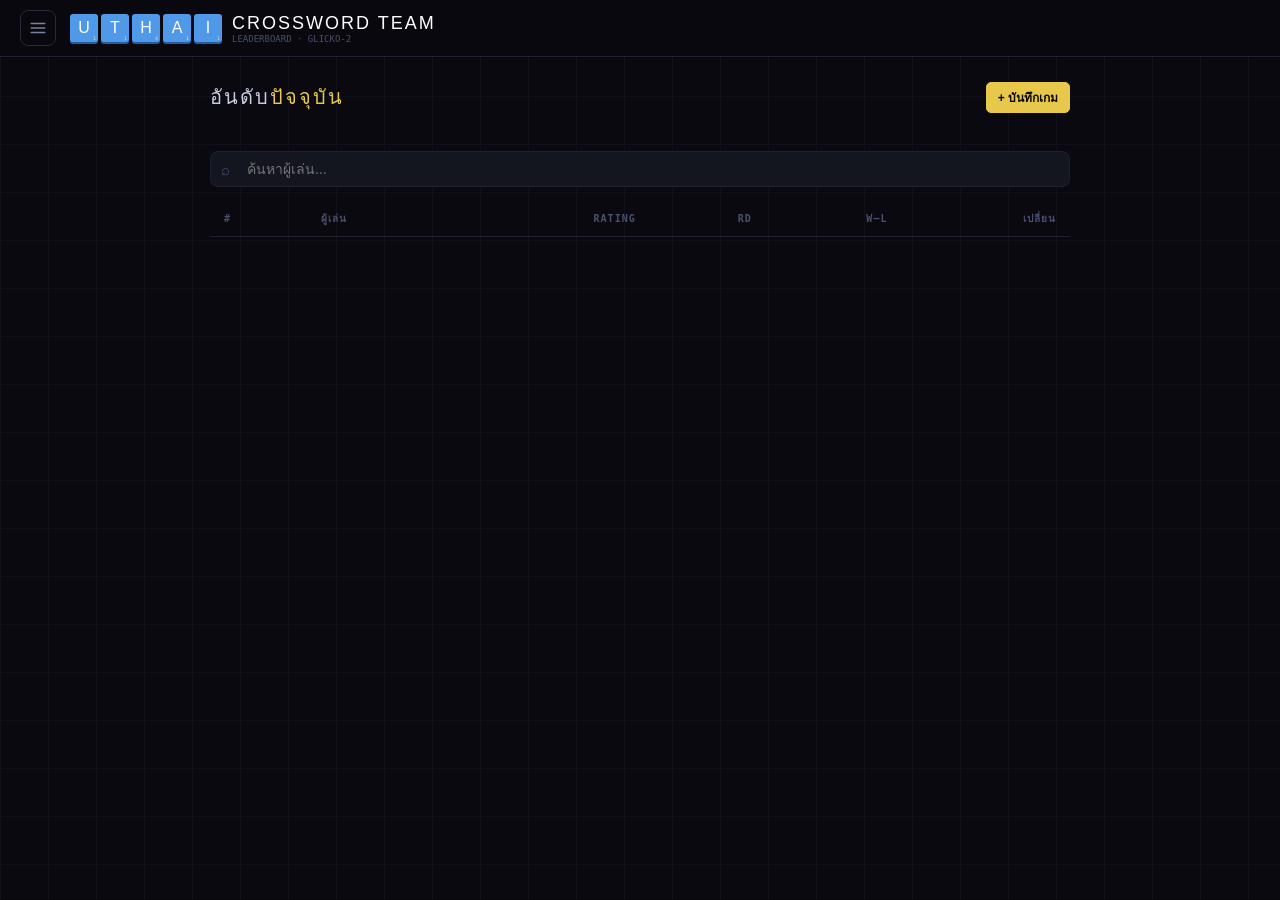
==== commit 92a80fc3: "Update website files" ====
--- a/index.html
+++ b/index.html
@@ -1,550 +1,1919 @@
 <!DOCTYPE html>
-<html lang="en">
+<html lang="th">
 <head>
-  <meta charset="UTF-8">
-  <meta name="viewport" content="width=device-width, initial-scale=1.0, viewport-fit=cover">
-  <meta name="apple-mobile-web-app-capable" content="yes">
-  <meta name="apple-mobile-web-app-status-bar-style" content="black-translucent">
-  <meta name="apple-mobile-web-app-title" content="Zyzzylu">
-  <meta name="theme-color" content="#141618">
-  <link rel="manifest" href="manifest.json">
-  <link rel="apple-touch-icon" href="icons/icon-192.png">
-  <title>Zyzzylu</title>
-  <style>
-    :root {
-      --bg: #141618; --surface: #1B1E22; --surface2: #22262B;
-      --border: #343A42; --accent: #9EB9D6; --danger: #DCA0A5;
-      --orange: #C8B69A; --text: #E4E6E8; --text2: #AAB0B7;
-    }
-    * { margin:0; padding:0; box-sizing:border-box; font-family:'Inter',sans-serif; -webkit-tap-highlight-color:transparent; }
-    body { background:var(--bg); color:var(--text); min-height:100vh; padding-bottom:90px; }
-    .mono { font-family:'JetBrains Mono',monospace; }
-    mark { background:#FFE600; color:#000; border-radius:2px; padding:0 1px; font-weight:700; }
-
-    #loadingScreen { position:fixed; inset:0; background:var(--bg); z-index:9999; display:flex; flex-direction:column; justify-content:center; align-items:center; gap:16px; }
-    .spinner { width:42px; height:42px; border:4px solid var(--surface); border-top-color:var(--accent); border-radius:50%; animation:spin .8s linear infinite; }
-    @keyframes spin { to { transform:rotate(360deg); } }
-
-    header { position:sticky; top:0; z-index:100; background:rgba(0,0,0,.85); backdrop-filter:blur(20px); border-bottom:1px solid var(--border); padding:16px; display:flex; justify-content:flex-end; }
-    nav.bottom-nav { position:fixed; bottom:0; left:0; right:0; height:68px; background:var(--surface); border-top:1px solid var(--border); display:flex; z-index:1000; padding-bottom:env(safe-area-inset-bottom); }
-    .nav-item { flex:1; display:flex; flex-direction:column; justify-content:center; align-items:center; gap:4px; font-size:10px; font-weight:600; color:var(--text2); border:none; background:none; cursor:pointer; }
-    .nav-item.active { color:var(--accent); }
-    main { padding:16px; max-width:650px; margin:0 auto; }
-    .section { display:none; }
-    .section.active { display:block; }
-
-    .capsule-wrapper { width:100%; background:var(--surface); border:1px solid var(--border); border-radius:30px; padding:4px; display:flex; margin-bottom:14px; }
-    .capsule-btn { flex:1; background:none; border:none; color:var(--text2); font-size:13px; font-weight:600; padding:8px 0; cursor:pointer; border-radius:25px; transition:.2s; text-align:center; }
-    .capsule-btn.active { background:var(--text); color:var(--bg); }
-
-    .search-box { display:flex; width:100%; background:var(--surface); border:1px solid var(--border); border-radius:12px; padding:4px 8px; align-items:center; margin-bottom:14px; }
-    .search-box input { flex:1; background:transparent; border:none; outline:none; color:var(--text); font-size:16px; padding:10px 12px; text-transform:uppercase; }
-    .search-btn { width:34px; height:34px; border-radius:8px; background:var(--surface2); border:none; color:var(--text); cursor:pointer; }
-    .drawer { height:0; overflow:hidden; transition:.25s ease-in-out; background:var(--surface); border-radius:12px; }
-    .drawer.open { height:auto; padding:14px; border:1px solid var(--border); margin-bottom:14px; }
-    .f-row { display:flex; gap:8px; margin-bottom:10px; align-items:center; }
-    .f-stack { max-height:150px; overflow-y:auto; display:flex; flex-direction:column; gap:6px; }
-    .f-item { display:flex; align-items:center; justify-content:space-between; background:var(--surface2); border:1px solid var(--border); padding:6px 12px; border-radius:8px; font-size:13px; }
-    .btn { background:var(--surface); border:1px solid var(--border); color:var(--text); padding:10px 16px; border-radius:8px; cursor:pointer; font-size:13px; font-weight:500; }
-    .btn-p { background:var(--accent); border:none; color:var(--text); font-weight:700; }
-    .btn-not { padding:4px 8px; font-size:11px; font-weight:700; border:1px solid var(--border); background:none; color:var(--text2); border-radius:4px; cursor:pointer; }
-    .btn-not.active { color:var(--danger); border-color:var(--danger); background:rgba(255,59,48,.1); }
-    .input-field { width:100%; padding:14px; background:var(--surface2); border:1px solid var(--border); border-radius:8px; color:var(--text); font-size:15px; outline:none; }
-    @keyframes shake { 0%,100%{transform:translateX(0)} 20%{transform:translateX(-6px)} 40%{transform:translateX(6px)} 60%{transform:translateX(-4px)} 80%{transform:translateX(4px)} }
-    .shake-input { animation:shake .35s ease-in-out; border-color:var(--danger)!important; }
-    .card { background:var(--surface); border:1px solid var(--border); border-radius:14px; padding:18px; position:relative; }
-
-    .item-row { border-bottom:1px solid rgba(58,58,60,.5); padding:12px 4px; display:flex; justify-content:space-between; align-items:center; gap:12px; }
-    .hook-box { color:var(--text2); font-size:12px; padding:2px 4px; background:rgba(44,44,46,.5); border-radius:4px; max-width:100px; overflow:hidden; text-overflow:ellipsis; white-space:nowrap; }
-    .word-core { font-weight:700; color:var(--text); cursor:pointer; font-size:20px; letter-spacing:.5px; }
-    .word-core:hover { color:var(--accent); }
-    .dot-indicator { color:var(--danger); font-weight:700; margin:0 1px; font-size:16px; }
-    .score-badge { font-size:14px; font-weight:700; color:var(--orange); }
-
-    .q-clean-layout { display:flex; flex-direction:column; gap:16px; }
-    .quiz-history-pane { max-height:200px; overflow-y:auto; display:flex; flex-direction:column; gap:6px; background:rgba(0,0,0,.3); padding:10px; border-radius:8px; border:1px solid var(--border); }
-    .quiz-tile { width:44px; height:44px; background:var(--surface2); border:1px solid var(--border); border-radius:8px; display:flex; justify-content:center; align-items:center; font-family:'JetBrains Mono',monospace; font-size:22px; font-weight:700; color:var(--text); box-shadow:0 4px 6px rgba(0,0,0,.2); transition:transform .2s,background-color .2s; }
-    .quiz-tile:hover { transform:scale(1.08); background-color:var(--border); }
-
-    .judge-overlay { position:fixed; inset:0; background:rgba(0,0,0,.95); z-index:5000; display:none; flex-direction:column; justify-content:center; align-items:center; padding:24px; text-align:center; cursor:pointer; }
-    .judge-overlay.open { display:flex; }
-    .judge-symbol { font-size:96px; font-weight:bold; margin-bottom:10px; line-height:1; }
-    .judge-status-text { font-size:32px; font-weight:800; text-transform:uppercase; margin-bottom:24px; }
-    .judge-sub-list { font-size:14px; color:var(--text2); max-width:80%; overflow-y:auto; max-height:30vh; }
-
-    .toast { position:fixed; bottom:84px; left:50%; transform:translateX(-50%); background:var(--surface2); border:1px solid var(--border); color:var(--text); padding:12px 20px; border-radius:10px; font-size:13px; font-weight:600; opacity:0; transition:.2s; pointer-events:none; z-index:9999; }
-    .toast.show { opacity:1; }
-    .modal-overlay { position:fixed; inset:0; background:rgba(0,0,0,.85); backdrop-filter:blur(10px); z-index:2000; display:none; justify-content:center; align-items:center; padding:16px; }
-    .modal-overlay.open { display:flex; }
-    .modal-card { background:var(--surface); border:1px solid var(--border); border-radius:16px; width:100%; max-width:480px; overflow:hidden; }
-    .modal-header { padding:20px; background:var(--surface2); border-bottom:1px solid var(--border); display:flex; justify-content:space-between; }
-    .modal-body { padding:20px; display:flex; flex-direction:column; gap:16px; max-height:55vh; overflow-y:auto; }
-    .modal-footer { padding:14px 16px; background:var(--surface2); border-top:1px solid var(--border); display:flex; justify-content:space-between; align-items:center; }
-    .info-label { font-size:11px; color:var(--text2); text-transform:uppercase; font-weight:700; margin-bottom:4px; }
-    .info-val { font-size:14px; color:var(--text); }
-    .info-grid { display:grid; grid-template-columns:1fr 1fr; gap:12px; }
-
-    /* Calculator */
-    .calc-key { background:var(--surface2); border:1px solid var(--border); color:var(--text);
-                font-size:20px; font-weight:600; padding:18px 0; border-radius:10px;
-                cursor:pointer; font-family:'Inter',sans-serif; transition:.12s;
-                -webkit-tap-highlight-color:transparent; }
-    .calc-key:active { transform:scale(.94); opacity:.8; }
-    .calc-fn  { background:var(--surface); color:var(--text2); }
-    .calc-op  { color:var(--orange); border-color:rgba(255,149,0,.35); }
-    .calc-eq  { background:var(--accent); color:#000; border:none; }
-  </style>
-  <link rel="stylesheet" href="styles.css?v=12">
+<meta charset="UTF-8">
+<meta name="viewport" content="width=device-width, initial-scale=1.0">
+<title>Uthai Crossword Team — Leaderboard</title>
+<link href="https://fonts.googleapis.com/css2?family=Kanit:wght@600;700&family=Noto+Sans+Thai:wght@300;400;500;600&family=Noto+Sans:wght@300;400;500;600&family=JetBrains+Mono:wght@400;600&display=swap" rel="stylesheet">
+<style>
+:root {
+  --bg:#09090f; --surface:#0f1018; --card:#14161f; --border:#1e2130; --border2:#262a3c;
+  --gold:#e8c84a; --gold2:#f5db7a; --silver:#a8b0c8; --bronze:#cd7f3e;
+  --green:#3fd68a; --red:#e8506a; --blue:#5098e8; --muted:#4a5070;
+  --text:#c8cce0; --text2:#7a80a0;
+  --admin-accent:#b06cff;
+  --font-body:'Noto Sans Thai','Noto Sans',sans-serif;
+  --font-display:'Kanit','Noto Sans',sans-serif;
+  --font-mono:'JetBrains Mono',monospace;
+}
+*,*::before,*::after{box-sizing:border-box;margin:0;padding:0}
+html{scroll-behavior:smooth}
+body{background:var(--bg);color:var(--text);font-family:var(--font-body);font-size:15px;min-height:100vh;overflow-x:hidden}
+body::before{content:'';position:fixed;inset:0;background-image:linear-gradient(var(--border) 1px,transparent 1px),linear-gradient(90deg,var(--border) 1px,transparent 1px);background-size:48px 48px;opacity:.35;pointer-events:none;z-index:0}
+
+/* ── TOPBAR ── */
+.topbar{position:sticky;top:0;z-index:50;background:rgba(9,9,15,.92);backdrop-filter:blur(12px);border-bottom:1px solid var(--border);display:flex;align-items:center;gap:14px;padding:10px 20px}
+.logo{display:flex;align-items:center;gap:10px;flex-shrink:0}
+.logo-tiles{display:flex;gap:3px}
+.ltile{width:28px;height:28px;background:var(--blue);color:#fff;font-family:var(--font-display);font-size:16px;display:flex;align-items:center;justify-content:center;border-radius:3px;box-shadow:0 2px 0 #2060a0;position:relative;animation:tileIn .5s ease backwards}
+.ltile{animation-delay:calc(var(--i,0)*.06s)}
+.ltile span{position:absolute;bottom:1px;right:2px;font-family:var(--font-mono);font-size:5px;color:rgba(255,255,255,.65)}
+@keyframes tileIn{from{opacity:0;transform:translateY(-8px)}to{opacity:1;transform:none}}
+.logo-text{font-family:var(--font-display);font-size:18px;letter-spacing:2px;color:#fff}
+.logo-sub{font-size:9px;color:var(--muted);font-family:var(--font-mono)}
+.topbar-nav{display:none}
+.tnav{background:none;border:none;color:var(--text2);font-family:var(--font-body);font-size:13px;padding:6px 12px;border-radius:6px;cursor:pointer;transition:background .15s,color .15s;white-space:nowrap}
+.tnav:hover{background:var(--card);color:var(--text)}
+.tnav.act{background:var(--card);color:var(--gold);border:1px solid var(--border2)}
+.tnav.cwbs-link{display:flex;align-items:center;gap:6px;background:rgba(232,200,74,.07);border:1px solid rgba(232,200,74,.18);border-radius:7px;color:var(--gold);padding:5px 11px;font-family:var(--font-mono);font-size:11px;letter-spacing:.5px;transition:background .15s,border-color .15s,transform .1s}
+.tnav.cwbs-link:hover{background:rgba(232,200,74,.15);border-color:rgba(232,200,74,.4);transform:translateY(-1px)}
+.tnav.cwbs-link svg{width:12px;height:12px;fill:none;stroke:currentColor;stroke-width:2;flex-shrink:0}
+
+/* ── LOGIN BUTTON (topbar) ── */
+.login-trigger-btn{display:flex;align-items:center;gap:7px;background:rgba(176,108,255,.10);border:1px solid rgba(176,108,255,.25);border-radius:8px;padding:6px 13px;color:var(--admin-accent);font-family:var(--font-mono);font-size:12px;cursor:pointer;transition:background .15s,border-color .15s;white-space:nowrap;flex-shrink:0}
+.login-trigger-btn:hover{background:rgba(176,108,255,.20);border-color:rgba(176,108,255,.45)}
+.login-trigger-btn svg{width:14px;height:14px;stroke:currentColor;fill:none;stroke-width:2;flex-shrink:0}
+
+/* admin badge in topbar */
+.admin-badge{display:none;align-items:center;gap:6px;background:rgba(176,108,255,.12);border:1px solid rgba(176,108,255,.3);border-radius:20px;padding:4px 12px;font-size:12px;color:var(--admin-accent);font-family:var(--font-mono);flex-shrink:0}
+.admin-badge.show{display:flex}
+.admin-dot{width:6px;height:6px;border-radius:50%;background:var(--admin-accent);animation:pulse 2s infinite}
+@keyframes pulse{0%,100%{opacity:1}50%{opacity:.4}}
+
+/* ── LOGIN DROPDOWN ── */
+.login-dropdown-wrap{position:relative;flex-shrink:0;z-index:310}
+.login-dropdown{position:absolute;top:calc(100% + 10px);right:0;background:var(--card);border:1px solid var(--border2);border-radius:12px;padding:20px;width:280px;z-index:300;animation:dropIn .18s ease;box-shadow:0 16px 40px rgba(0,0,0,.6)}
+.login-dropdown.hidden{display:none}
+@keyframes dropIn{from{opacity:0;transform:translateY(-8px) scale(.97)}to{opacity:1;transform:none}}
+.dropdown-title{font-family:var(--font-display);font-size:17px;letter-spacing:2px;color:var(--admin-accent);margin-bottom:4px}
+.dropdown-sub{font-size:10px;color:var(--text2);font-family:var(--font-mono);margin-bottom:16px}
+.dropdown-tiles{display:flex;gap:3px;margin-bottom:14px}
+.dtile{width:24px;height:24px;background:var(--gold);color:#0a0800;font-family:var(--font-display);font-size:13px;display:flex;align-items:center;justify-content:center;border-radius:3px;box-shadow:0 2px 0 #7a6010}
+.dd-error{background:rgba(232,80,106,.1);border:1px solid rgba(232,80,106,.3);border-radius:6px;padding:7px 11px;font-size:12px;color:var(--red);margin-bottom:10px;display:none}
+.dd-form-row{margin-bottom:11px}
+.dd-form-row label{display:block;font-size:10px;color:var(--text2);font-family:var(--font-mono);text-transform:uppercase;letter-spacing:.5px;margin-bottom:5px}
+.dd-form-row input{width:100%;background:var(--surface);border:1px solid var(--border2);border-radius:6px;color:var(--text);font-family:var(--font-body);font-size:14px;padding:8px 11px;outline:none;transition:border-color .2s}
+.dd-form-row input:focus{border-color:var(--admin-accent)}
+.dd-login-btn{width:100%;padding:9px;font-size:13px;font-weight:600;border-radius:7px;cursor:pointer;border:none;background:var(--admin-accent);color:#fff;font-family:var(--font-body);transition:opacity .15s}
+.dd-login-btn:hover{opacity:.88}
+.dd-divider{display:flex;align-items:center;gap:10px;margin:12px 0;color:var(--muted);font-size:11px}
+.dd-divider::before,.dd-divider::after{content:'';flex:1;height:1px;background:var(--border)}
+.dd-skip-btn{width:100%;padding:8px;font-size:12px;background:none;border:1px solid var(--border2);border-radius:7px;color:var(--text2);font-family:var(--font-body);cursor:pointer;transition:background .15s,color .15s}
+.dd-skip-btn:hover{background:var(--card);color:var(--text)}
+
+/* ── PAGES ── */
+.page{display:none;padding:24px 20px;position:relative;z-index:1;max-width:900px;margin:0 auto}
+.page.active{display:block}
+
+/* ── SECTION HEAD ── */
+.sec-head{display:flex;align-items:center;justify-content:space-between;margin-bottom:18px;flex-wrap:wrap;gap:10px}
+.sec-title{font-family:var(--font-display);font-size:20px;letter-spacing:2px;color:var(--text)}
+.sec-title span{color:var(--gold)}
+
+/* ── BUTTONS ── */
+.btn{display:inline-flex;align-items:center;gap:6px;padding:8px 16px;border-radius:7px;font-family:var(--font-body);font-size:13px;font-weight:500;cursor:pointer;border:1px solid var(--border2);background:var(--card);color:var(--text);transition:background .15s,border-color .15s,transform .1s}
+.btn:hover{background:var(--border)}
+.btn:active{transform:scale(.97)}
+.btn.primary{background:var(--gold);color:#0a0800;border-color:var(--gold);font-weight:600}
+.btn.primary:hover{background:var(--gold2)}
+.btn.danger{background:rgba(232,80,106,.1);color:var(--red);border-color:rgba(232,80,106,.3)}
+.btn.admin-only{background:rgba(176,108,255,.1);color:var(--admin-accent);border-color:rgba(176,108,255,.3)}
+.btn.admin-only:hover{background:rgba(176,108,255,.2)}
+.btn.sm{padding:5px 11px;font-size:12px;border-radius:5px}
+.btn.icon{padding:6px 8px}
+/* hide admin-only buttons when not admin */
+.admin-only{display:none}
+body.is-admin .admin-only{display:inline-flex}
+
+/* ── LEADERBOARD TABLE ── */
+.lb-table{width:100%;border-collapse:collapse}
+.lb-table th{font-family:var(--font-mono);font-size:10px;text-transform:uppercase;letter-spacing:1px;color:var(--muted);padding:10px 14px;text-align:left;border-bottom:1px solid var(--border)}
+.lb-table th.r{text-align:right}
+.lb-row{border-bottom:1px solid var(--border);transition:background .15s;cursor:pointer;animation:rowIn .3s ease backwards}
+.lb-row:hover{background:rgba(255,255,255,.02)}
+@keyframes rowIn{from{opacity:0;transform:translateX(-6px)}to{opacity:1;transform:none}}
+.lb-row td{padding:12px 14px}
+.lb-row td.r{text-align:right}
+.rank-cell{font-family:var(--font-display);font-size:22px;color:var(--muted);width:48px}
+.rank-1{color:var(--gold)!important}.rank-2{color:var(--silver)!important}.rank-3{color:var(--bronze)!important}
+.player-name{font-size:14px;font-weight:500;color:var(--text)}
+.player-meta{font-size:11px;color:var(--text2);margin-top:2px;font-family:var(--font-mono)}
+.rating-val{font-family:var(--font-mono);font-size:16px;font-weight:600;color:var(--text)}
+.rd-val{font-family:var(--font-mono);font-size:11px;color:var(--text2)}
+.wl-cell .w{color:var(--green);font-weight:600}.wl-cell .l{color:var(--red)}
+.trend-badge{display:inline-flex;align-items:center;gap:3px;font-family:var(--font-mono);font-size:11px;padding:3px 7px;border-radius:4px}
+.trend-badge.up{background:rgba(63,214,138,.12);color:var(--green)}
+.trend-badge.dn{background:rgba(232,80,106,.12);color:var(--red)}
+.trend-badge.eq{background:var(--card);color:var(--text2)}
+.rd-bar{width:50px;height:4px;background:var(--border2);border-radius:2px;overflow:hidden;display:inline-block;vertical-align:middle;margin-left:5px}
+.rd-fill{height:100%;border-radius:2px;background:var(--blue)}
+
+/* ── STAT CARDS ── */
+.stats-row{display:grid;grid-template-columns:repeat(2,1fr);gap:10px;margin-bottom:20px}
+@media(min-width:600px){.stats-row{grid-template-columns:repeat(4,1fr)}}
+.stat-card{background:var(--card);border:1px solid var(--border);border-radius:10px;padding:13px 15px}
+.stat-card .lbl{font-size:10px;color:var(--text2);font-family:var(--font-mono);text-transform:uppercase;letter-spacing:.5px;margin-bottom:5px}
+.stat-card .val{font-family:var(--font-display);font-size:30px;line-height:1;color:var(--text)}
+.stat-card .sub{font-size:11px;color:var(--text2);margin-top:3px}
+
+/* ── MODAL ── */
+.modal-overlay{position:fixed;inset:0;background:rgba(0,0,0,.78);backdrop-filter:blur(6px);z-index:200;display:flex;align-items:center;justify-content:center;padding:16px}
+.modal{background:var(--card);border:1px solid var(--border2);border-radius:14px;padding:26px;width:100%;max-width:460px;max-height:90vh;overflow-y:auto;animation:modalIn .18s ease}
+@keyframes modalIn{from{opacity:0;transform:scale(.95)}to{opacity:1;transform:none}}
+.modal-title{font-family:var(--font-display);font-size:21px;letter-spacing:2px;color:var(--gold);margin-bottom:18px}
+/* match detail */
+.md-vs{display:flex;align-items:center;gap:10px;margin-bottom:20px}
+.md-player{flex:1;min-width:0}
+.md-player-name{font-size:15px;font-weight:600;color:var(--text);white-space:nowrap;overflow:hidden;text-overflow:ellipsis}
+.md-player-sub{font-size:11px;color:var(--text2);font-family:var(--font-mono);margin-top:2px}
+.md-score-box{display:flex;flex-direction:column;align-items:center;gap:4px;flex-shrink:0}
+.md-score{font-family:var(--font-display);font-size:36px;letter-spacing:3px;line-height:1;display:flex;gap:8px;align-items:center}
+.md-sep{color:var(--border2);font-size:28px}
+.md-outcome{font-size:10px;letter-spacing:2px;color:var(--text2)}
+.md-stats{display:grid;grid-template-columns:1fr 1fr;gap:8px;margin-bottom:16px}
+.md-stat{background:var(--surface);border:1px solid var(--border);border-radius:8px;padding:10px 12px}
+.md-stat-label{font-size:10px;color:var(--text2);letter-spacing:1px;text-transform:uppercase;margin-bottom:4px}
+.md-stat-val{font-size:13px;color:var(--text);font-family:var(--font-mono);word-break:break-word}
+.md-stat.full{grid-column:1/-1}
+.md-board{width:100%;border-radius:8px;margin-bottom:16px;cursor:zoom-in;display:block}
+.md-rating-change{font-size:12px;font-family:var(--font-mono)}
+.md-rating-change.pos{color:var(--green)}
+.md-rating-change.neg{color:var(--red)}
+.md-rating-change.neu{color:var(--text2)}
+.form-row{margin-bottom:13px}
+.form-row label{display:block;font-size:11px;color:var(--text2);font-family:var(--font-mono);text-transform:uppercase;letter-spacing:.5px;margin-bottom:5px}
+.form-row input,.form-row select{width:100%;background:var(--surface);border:1px solid var(--border2);border-radius:7px;color:var(--text);font-family:var(--font-body);font-size:14px;padding:9px 12px;outline:none;transition:border-color .2s}
+.form-row input:focus,.form-row select:focus{border-color:var(--gold)}
+.form-row select option{background:var(--card)}
+.form-grid{display:grid;grid-template-columns:1fr 1fr;gap:11px}
+.modal-actions{display:flex;gap:9px;margin-top:18px;justify-content:flex-end}
+
+/* ── GAME LOG ── */
+.game-item{background:var(--card);border:1px solid var(--border);border-radius:10px;padding:13px 15px;margin-bottom:8px;display:flex;align-items:center;gap:12px;animation:rowIn .25s ease backwards;cursor:pointer;transition:border-color .15s,background .15s}
+.game-item:hover{border-color:var(--border2);background:var(--surface)}
+.game-vs{display:flex;align-items:center;gap:8px;flex:1;min-width:0}
+.game-player{font-size:13px;font-weight:500;white-space:nowrap;overflow:hidden;text-overflow:ellipsis}
+.game-score{font-family:var(--font-mono);font-size:15px;font-weight:600;text-align:center;min-width:80px;flex-shrink:0}
+.game-score .sc-w{color:var(--green)}.game-score .sc-l{color:var(--red)}.game-score .sep{color:var(--muted);padding:0 3px}
+.game-meta{font-size:11px;color:var(--text2);font-family:var(--font-mono);margin-top:2px}
+.outcome-badge{width:30px;height:30px;border-radius:50%;font-family:var(--font-display);font-size:13px;display:flex;align-items:center;justify-content:center;flex-shrink:0}
+.outcome-badge.W{background:rgba(63,214,138,.15);color:var(--green);border:1px solid rgba(63,214,138,.3)}
+.outcome-badge.L{background:rgba(232,80,106,.15);color:var(--red);border:1px solid rgba(232,80,106,.3)}
+.outcome-badge.D{background:var(--card);color:var(--text2);border:1px solid var(--border2)}
+
+/* ── PROFILE ── */
+.profile-header{display:flex;align-items:center;gap:16px;margin-bottom:22px}
+.avatar{width:60px;height:60px;border-radius:50%;display:flex;align-items:center;justify-content:center;font-family:var(--font-display);font-size:24px;border:2px solid var(--border2);flex-shrink:0}
+.profile-name{font-family:var(--font-display);font-size:26px;letter-spacing:2px;line-height:1;color:var(--text)}
+.profile-sub{font-size:11px;color:var(--text2);font-family:var(--font-mono);margin-top:3px}
+.chart-wrap{position:relative;width:100%;height:150px;margin:12px 0}
+
+/* ── SEARCH ── */
+.search-wrap{position:relative;margin-bottom:14px}
+.search-wrap input{width:100%;background:var(--card);border:1px solid var(--border);border-radius:8px;color:var(--text);font-family:var(--font-body);font-size:14px;padding:9px 13px 9px 36px;outline:none;transition:border-color .2s}
+.search-wrap input:focus{border-color:var(--gold)}
+.search-icon{position:absolute;left:11px;top:50%;transform:translateY(-50%);color:var(--muted);font-size:15px;pointer-events:none}
+
+/* ── TOUR CARD ── */
+.tour-card{background:var(--card);border:1px solid var(--border);border-radius:10px;padding:14px 16px;margin-bottom:8px;display:flex;align-items:center;gap:12px;cursor:pointer;transition:border-color .15s}
+.tour-card:hover{border-color:var(--border2)}
+.tour-icon{width:42px;height:42px;border-radius:8px;background:rgba(232,200,74,.1);border:1px solid rgba(232,200,74,.2);display:flex;align-items:center;justify-content:center;font-size:18px;flex-shrink:0}
+.tour-name{font-size:14px;font-weight:500}
+.tour-meta{font-size:11px;color:var(--text2);font-family:var(--font-mono);margin-top:2px}
+
+/* ── EMPTY ── */
+.empty{text-align:center;padding:56px 20px;color:var(--text2)}
+.empty .icon{font-size:44px;margin-bottom:10px;opacity:.3}
+.empty h3{font-size:15px;font-weight:500;color:var(--text);margin-bottom:5px}
+.empty p{font-size:13px}
+
+/* ── ADMIN PANEL PAGE ── */
+.admin-section{background:rgba(176,108,255,.05);border:1px solid rgba(176,108,255,.2);border-radius:10px;padding:16px 18px;margin-bottom:14px}
+.admin-section-title{font-size:11px;font-family:var(--font-mono);text-transform:uppercase;letter-spacing:1px;color:var(--admin-accent);margin-bottom:12px}
+.danger-zone{background:rgba(232,80,106,.05);border:1px solid rgba(232,80,106,.2);border-radius:10px;padding:16px 18px;margin-bottom:14px}
+.danger-zone-title{font-size:11px;font-family:var(--font-mono);text-transform:uppercase;letter-spacing:1px;color:var(--red);margin-bottom:12px}
+.admin-action-row{display:flex;align-items:center;justify-content:space-between;padding:10px 0;border-bottom:1px solid var(--border)}
+.admin-action-row:last-child{border-bottom:none;padding-bottom:0}
+.admin-action-row .desc{font-size:13px;color:var(--text2)}
+.admin-action-row strong{color:var(--text);font-weight:500;display:block;font-size:14px;margin-bottom:2px}
+.pwd-change-row{display:grid;grid-template-columns:1fr 1fr;gap:10px;margin-bottom:10px}
+
+/* ── PENDING GAMES ── */
+.pending-banner{background:rgba(232,200,74,.07);border:1px solid rgba(232,200,74,.25);border-radius:10px;padding:12px 16px;margin-bottom:14px;display:flex;align-items:center;gap:10px;cursor:pointer;transition:background .15s}
+.pending-banner:hover{background:rgba(232,200,74,.12)}
+.pending-dot{width:8px;height:8px;border-radius:50%;background:var(--gold);flex-shrink:0;animation:pulse 2s infinite}
+.pending-banner .pb-text{flex:1;font-size:13px;color:var(--gold)}
+.pending-banner .pb-count{font-family:var(--font-display);font-size:20px;color:var(--gold);line-height:1}
+.pending-item{background:var(--card);border:1px solid rgba(232,200,74,.3);border-radius:10px;padding:13px 15px;margin-bottom:8px;animation:rowIn .25s ease backwards}
+.pending-item .pi-players{font-size:14px;font-weight:500;margin-bottom:4px}
+.pending-item .pi-meta{font-size:11px;color:var(--text2);font-family:var(--font-mono)}
+.pending-actions{display:flex;gap:7px;margin-top:10px}
+.btn.approve{background:rgba(63,214,138,.12);color:var(--green);border-color:rgba(63,214,138,.3)}
+.btn.approve:hover{background:rgba(63,214,138,.22)}
+
+/* ── SCROLL ── */
+::-webkit-scrollbar{width:5px;height:5px}
+::-webkit-scrollbar-track{background:transparent}
+::-webkit-scrollbar-thumb{background:var(--border2);border-radius:3px}
+
+/* ── REALTIME SYNC PILL – LIVE STATE ── */
+.sync-pill.idle{
+  background:rgba(63,214,138,.13);
+  border-color:rgba(63,214,138,.35);
+  color:var(--green);
+  box-shadow:0 0 8px rgba(63,214,138,.18);
+}
+/* pulse ring on LIVE button */
+.sync-pill.idle::after{
+  content:'';
+  position:absolute;
+  inset:-3px;
+  border-radius:20px;
+  border:1.5px solid rgba(63,214,138,.35);
+  animation:liveRing 2.4s ease-out infinite;
+  pointer-events:none;
+}
+@keyframes liveRing{
+  0%{opacity:.7;transform:scale(1)}
+  70%{opacity:0;transform:scale(1.18)}
+  100%{opacity:0;transform:scale(1.18)}
+}
+/* refresh spin on click */
+.sync-pill.refreshing .sync-dot{
+  animation:spin .7s linear infinite!important;
+  border-radius:0;
+  background:none;
+  border:1.5px solid currentColor;
+  border-top-color:transparent;
+  width:8px;height:8px;
+}
+
+/* ── HAMBURGER BUTTON ── */
+.hamburger-btn{display:flex;align-items:center;justify-content:center;width:36px;height:36px;background:none;border:1px solid var(--border2);border-radius:8px;cursor:pointer;color:var(--text2);flex-shrink:0;transition:background .15s,color .15s}
+.hamburger-btn:hover{background:var(--card);color:var(--text)}
+.hamburger-btn svg{width:18px;height:18px;stroke:currentColor;fill:none;stroke-width:2;stroke-linecap:round}
+
+/* ── MOBILE DRAWER ── */
+.drawer-overlay{display:none;position:fixed;inset:0;background:rgba(0,0,0,.6);backdrop-filter:blur(4px);z-index:400}
+.drawer-overlay.open{display:block}
+.drawer{position:fixed;top:0;left:0;bottom:0;width:280px;background:var(--surface);border-right:1px solid var(--border2);z-index:401;transform:translateX(-100%);transition:transform .25s cubic-bezier(.4,0,.2,1);display:flex;flex-direction:column;padding:0}
+.drawer.open{transform:translateX(0)}
+.drawer-header{display:flex;align-items:center;gap:10px;padding:16px;border-bottom:1px solid var(--border)}
+.drawer-logo-tiles{display:flex;gap:3px}
+.drawer-logo-text{font-family:var(--font-display);font-size:16px;letter-spacing:2px;color:#fff}
+.drawer-close{margin-left:auto;width:32px;height:32px;background:none;border:1px solid var(--border2);border-radius:7px;cursor:pointer;color:var(--text2);display:flex;align-items:center;justify-content:center;font-size:16px;transition:background .15s}
+.drawer-close:hover{background:var(--card);color:var(--text)}
+.drawer-nav{flex:1;padding:12px 10px;display:flex;flex-direction:column;gap:4px;overflow-y:auto}
+.drawer-nav-item{display:flex;align-items:center;gap:10px;padding:11px 14px;border-radius:9px;background:none;border:none;color:var(--text2);font-family:var(--font-body);font-size:14px;cursor:pointer;width:100%;text-align:left;text-decoration:none;transition:background .15s,color .15s}
+.drawer-nav-item:hover{background:var(--card);color:var(--text)}
+.drawer-nav-item.act{background:var(--card);color:var(--gold)}
+.drawer-nav-item svg{width:18px;height:18px;stroke:currentColor;fill:none;stroke-width:1.5;stroke-linecap:round;stroke-linejoin:round;flex-shrink:0;overflow:visible}
+.drawer-nav-item.cwbs{color:var(--gold);background:rgba(232,200,74,.07);border:1px solid rgba(232,200,74,.15)}
+.drawer-nav-item.cwbs:hover{background:rgba(232,200,74,.14)}
+.drawer-nav-item.admin-item{color:var(--admin-accent);background:rgba(176,108,255,.07);border:1px solid rgba(176,108,255,.15)}
+.drawer-nav-item.admin-item:hover{background:rgba(176,108,255,.14)}
+.drawer-divider{height:1px;background:var(--border);margin:6px 0}
+.drawer-footer{padding:12px 10px;border-top:1px solid var(--border)}
+
+/* ── MOBILE ── */
+.tab-bar{display:none;position:fixed;bottom:0;left:0;right:0;z-index:50;background:rgba(9,9,15,.96);backdrop-filter:blur(12px);border-top:1px solid var(--border);padding:8px 0 env(safe-area-inset-bottom)}
+@media(max-width:600px){
+  .topbar{padding:8px 12px;gap:8px}
+  .logo-sub{display:none}
+  .logo-text{display:none}
+  .page{padding:14px 12px;padding-bottom:84px}
+  .admin-badge span.label{display:none}
+  .tab-bar{display:flex}
+  /* leaderboard: hide RD & W-L columns */
+  .lb-table th:nth-child(4),.lb-row td:nth-child(4),
+  .lb-table th:nth-child(5),.lb-row td:nth-child(5){display:none}
+  .hide-mobile{display:none}
+  .login-trigger-btn span{display:none}
+  .login-trigger-btn{padding:6px 8px}
+  .rank-cell{font-size:17px;width:36px}
+  .lb-row td{padding:10px 8px}
+  .lb-table th{padding:8px}
+  .player-name{font-size:13px}
+  .rating-val{font-size:14px}
+  .trend-badge{font-size:10px;padding:2px 5px}
+  .stat-card .val{font-size:24px}
+  .sync-pill span.sync-label{display:inline!important}
+  .sync-pill{font-size:9px;padding:3px 7px}
+  /* active tab indicator */
+  .tab-item.act::after{content:'';position:absolute;bottom:-2px;left:50%;transform:translateX(-50%);width:18px;height:2px;background:var(--gold);border-radius:1px}
+}
+.tab-item{flex:1;display:flex;flex-direction:column;align-items:center;gap:3px;padding:6px 2px;background:none;border:none;color:var(--text2);font-size:10px;font-family:var(--font-body);cursor:pointer;transition:color .15s;position:relative}
+.tab-item.act{color:var(--gold)}
+.tab-item svg{width:20px;height:20px;stroke:currentColor;fill:none;stroke-width:1.5;stroke-linecap:round;stroke-linejoin:round}
+
+/* ── IMAGE UPLOAD ── */
+.img-dropzone{border:2px dashed var(--border2);border-radius:10px;padding:24px 16px;text-align:center;cursor:pointer;transition:border-color .2s,background .2s;background:var(--surface);position:relative;overflow:hidden}
+.img-dropzone:hover,.img-dropzone.dragover{border-color:var(--gold);background:rgba(232,200,74,.04)}
+.img-dropzone .dz-icon{font-size:28px;margin-bottom:6px;opacity:.5}
+.img-dropzone .dz-text{font-size:12px;color:var(--text2)}
+.img-dropzone .dz-sub{font-size:10px;color:var(--muted);margin-top:3px;font-family:var(--font-mono)}
+.img-dropzone input[type="file"]{position:absolute;inset:0;opacity:0;cursor:pointer}
+.img-preview-wrap{position:relative;margin-top:10px;display:none}
+.img-preview-wrap.has-img{display:block}
+.img-preview{width:100%;max-height:200px;object-fit:contain;border-radius:8px;border:1px solid var(--border)}
+.img-preview-remove{position:absolute;top:6px;right:6px;width:24px;height:24px;border-radius:50%;background:rgba(232,80,106,.9);color:#fff;border:none;cursor:pointer;font-size:14px;display:flex;align-items:center;justify-content:center;transition:transform .1s}
+.img-preview-remove:hover{transform:scale(1.1)}
+.upload-progress{margin-top:8px;display:none;align-items:center;gap:8px}
+.upload-progress.show{display:flex}
+.upload-spinner{width:16px;height:16px;border:2px solid var(--border2);border-top-color:var(--gold);border-radius:50%;animation:spin .6s linear infinite}
+@keyframes spin{to{transform:rotate(360deg)}}
+.upload-progress .up-text{font-size:11px;color:var(--gold);font-family:var(--font-mono)}
+
+/* ── LIGHTBOX ── */
+.lightbox-overlay{position:fixed;inset:0;background:rgba(0,0,0,.92);backdrop-filter:blur(8px);z-index:500;display:flex;align-items:center;justify-content:center;padding:20px;cursor:zoom-out;animation:fadeIn .2s ease}
+@keyframes fadeIn{from{opacity:0}to{opacity:1}}
+.lightbox-overlay img{max-width:95vw;max-height:90vh;object-fit:contain;border-radius:8px;box-shadow:0 20px 60px rgba(0,0,0,.5);animation:lbIn .25s ease;cursor:default}
+@keyframes lbIn{from{opacity:0;transform:scale(.92)}to{opacity:1;transform:none}}
+.lightbox-close{position:fixed;top:16px;right:16px;width:36px;height:36px;border-radius:50%;background:rgba(255,255,255,.1);color:#fff;border:none;cursor:pointer;font-size:20px;display:flex;align-items:center;justify-content:center;z-index:501;transition:background .15s}
+.lightbox-close:hover{background:rgba(255,255,255,.25)}
+
+/* ── BOARD THUMBNAIL ── */
+.board-thumb{width:40px;height:40px;border-radius:6px;object-fit:cover;border:1px solid var(--border2);cursor:pointer;transition:transform .15s,border-color .15s;flex-shrink:0}
+.board-thumb:hover{transform:scale(1.15);border-color:var(--gold)}
+.board-thumb-sm{width:32px;height:32px;border-radius:5px;object-fit:cover;border:1px solid var(--border2);cursor:pointer;transition:transform .15s;flex-shrink:0}
+.board-thumb-sm:hover{transform:scale(1.1)}
+
+/* ── CLOUD SETTINGS ── */
+.cloud-section{background:rgba(80,152,232,.05);border:1px solid rgba(80,152,232,.2);border-radius:10px;padding:16px 18px;margin-bottom:14px}
+.cloud-section-title{font-size:11px;font-family:var(--font-mono);text-transform:uppercase;letter-spacing:1px;color:var(--blue);margin-bottom:12px;display:flex;align-items:center;gap:6px}
+.cloud-status{display:inline-flex;align-items:center;gap:5px;font-size:10px;font-family:var(--font-mono);padding:3px 8px;border-radius:4px;margin-left:auto}
+.cloud-status.ok{background:rgba(63,214,138,.1);color:var(--green)}
+.cloud-status.err{background:rgba(232,80,106,.1);color:var(--red)}
+.cloud-status.loading{background:rgba(232,200,74,.1);color:var(--gold)}
+.cloud-status-dot{width:6px;height:6px;border-radius:50%;background:currentColor}
+.api-key-input{width:100%;background:var(--surface);border:1px solid var(--border2);border-radius:6px;color:var(--text);font-family:var(--font-mono);font-size:12px;padding:8px 11px;outline:none;transition:border-color .2s}
+.api-key-input:focus{border-color:var(--blue)}
+.api-key-input::placeholder{color:var(--muted)}
+.cloud-btn-row{display:flex;gap:8px;margin-top:12px;flex-wrap:wrap}
+
+/* ── REALTIME SYNC INDICATOR ── */
+.sync-pill{display:inline-flex;align-items:center;gap:5px;font-family:var(--font-mono);font-size:10px;padding:4px 9px;border-radius:20px;border:1px solid transparent;transition:all .3s;flex-shrink:0;white-space:nowrap;cursor:pointer;position:relative}
+.sync-pill.syncing{background:rgba(232,200,74,.08);border-color:rgba(232,200,74,.2);color:var(--gold)}
+.sync-pill.err{background:rgba(232,80,106,.08);border-color:rgba(232,80,106,.2);color:var(--red)}
+.sync-pill.offline{background:var(--card);border-color:var(--border);color:var(--muted)}
+.sync-dot{width:5px;height:5px;border-radius:50%;background:currentColor;flex-shrink:0}
+.sync-pill.idle .sync-dot{animation:pulse 3s infinite}
+.sync-pill.syncing .sync-dot{animation:spin .8s linear infinite;border-radius:0;clip-path:none;background:none;border:1.5px solid currentColor;border-top-color:transparent;width:7px;height:7px}
+</style>
 </head>
 <body>
 
-  <a class="skip-link" href="#mainContent">Skip to main content</a>
-
-  <div id="loadingScreen" role="status" aria-live="polite">
-    <div class="spinner"></div>
-    <!-- id="loadingStatus" is used by core.js to show download progress -->
-    <div class="mono" id="loadingStatus">Preparing the dictionary…</div>
-  </div>
-
-  <header class="dictionary-status" aria-live="polite">
-    <span class="status-dot" aria-hidden="true"></span>
-    <span class="status-copy">
-      <span class="status-label">Dictionary</span>
-      <span class="mono" id="wCnt">0 words</span>
-    </span>
-  </header>
-
-  <nav class="bottom-nav" aria-label="Primary">
-    <button type="button" class="nav-item active" id="nb-0" aria-controls="t0" aria-current="page" onclick="tab(0, this)"><span class="nav-glyph" aria-hidden="true">Aa</span><span>Search</span></button>
-    <button type="button" class="nav-item" id="nb-1" aria-controls="t1" aria-current="false" onclick="tab(1, this)"><span class="nav-glyph" aria-hidden="true">?</span><span>Quiz</span></button>
-    <button type="button" class="nav-item" id="nb-2" aria-controls="t2" aria-current="false" onclick="tab(2, this)"><span class="nav-glyph" aria-hidden="true">✓</span><span>Judge</span></button>
-    <button type="button" class="nav-item" id="nb-3" aria-controls="t3" aria-current="false" onclick="tab(3, this)"><span class="nav-glyph" aria-hidden="true">☆</span><span>Saved</span></button>
-    <button type="button" class="nav-item" id="nb-4" aria-controls="t4" aria-current="false" onclick="tab(4, this)"><span class="nav-glyph" aria-hidden="true">±</span><span>Calc</span></button>
+<!-- ══ TOPBAR ══ -->
+<header class="topbar">
+  <!-- hamburger (mobile only) -->
+  <button class="hamburger-btn" onclick="openDrawer()" aria-label="เมนู">
+    <svg viewBox="0 0 24 24"><line x1="3" y1="6" x2="21" y2="6"/><line x1="3" y1="12" x2="21" y2="12"/><line x1="3" y1="18" x2="21" y2="18"/></svg>
+  </button>
+  <div class="logo">
+    <div class="logo-tiles">
+      <div class="ltile" style="--i:0">U<span>1</span></div>
+      <div class="ltile" style="--i:1">T<span>1</span></div>
+      <div class="ltile" style="--i:2">H<span>4</span></div>
+      <div class="ltile" style="--i:3">A<span>1</span></div>
+      <div class="ltile" style="--i:4">I<span>1</span></div>
+    </div>
+    <div>
+      <div class="logo-text">CROSSWORD TEAM</div>
+      <div class="logo-sub">LEADERBOARD · GLICKO-2</div>
+    </div>
+  </div>
+  <nav class="topbar-nav">
+    <button class="tnav act" onclick="nav('leaderboard',this)">อันดับ</button>
+    <button class="tnav" onclick="nav('players',this)">ผู้เล่น</button>
+    <button class="tnav" onclick="nav('games',this)">เกม</button>
+    <button class="tnav" onclick="nav('tournaments',this)" style="display:none">ทัวร์นาเมนต์</button>
+    <button class="tnav admin-only" onclick="nav('admin',this)" style="color:var(--admin-accent);border-color:transparent">⚙ Admin</button>
+    <a href="https://kata113.github.io/CWBS/" target="_blank" class="tnav cwbs-link" title="เปิด Crossword Bonus Summary">
+      <svg viewBox="0 0 24 24"><rect x="3" y="3" width="7" height="7" rx="1"/><rect x="14" y="3" width="7" height="7" rx="1"/><rect x="3" y="14" width="7" height="7" rx="1"/><rect x="14" y="14" width="7" height="7" rx="1"/></svg>
+      CWBS
+      <svg viewBox="0 0 24 24" style="width:9px;height:9px;opacity:.6"><path d="M18 13v6a2 2 0 01-2 2H5a2 2 0 01-2-2V8a2 2 0 012-2h6M15 3h6v6M10 14L21 3" stroke-linecap="round" stroke-linejoin="round"/></svg>
+    </a>
+    <a href="https://kata113.github.io/Zyzzylu" target="_blank" class="tnav cwbs-link" title="เปิด Zyzzylu" style="background:rgba(63,214,138,.07);border-color:rgba(63,214,138,.18);color:var(--green)">
+      <svg viewBox="0 0 24 24" style="stroke:currentColor;fill:none;stroke-width:2;stroke-linecap:round;stroke-linejoin:round"><path d="M18 6L6 18M6 6l12 12"/></svg>
+      ZZZ
+      <svg viewBox="0 0 24 24" style="width:9px;height:9px;opacity:.6"><path d="M18 13v6a2 2 0 01-2 2H5a2 2 0 01-2-2V8a2 2 0 012-2h6M15 3h6v6M10 14L21 3" stroke-linecap="round" stroke-linejoin="round"/></svg>
+    </a>
   </nav>
-
-  <main id="mainContent" tabindex="-1">
-    <!-- ── SEARCH ─────────────────────────────────────────────────── -->
-    <section class="section active" id="t0" aria-labelledby="searchTitle" aria-hidden="false">
-      <div class="section-heading">
-        <p class="eyebrow">Word search</p>
-        <h1 id="searchTitle">Find your next word.</h1>
-        <p>Start with the letters you have. Refine the results only when you need to.</p>
+</header>
+
+<!-- ══ MOBILE DRAWER ══ -->
+<div class="drawer-overlay" id="drawerOverlay" onclick="closeDrawer()"></div>
+<nav class="drawer" id="mobileDrawer">
+  <div class="drawer-header">
+    <div class="drawer-logo-tiles">
+      <div class="ltile" style="--i:0;width:22px;height:22px;font-size:12px">U<span>1</span></div>
+      <div class="ltile" style="--i:1;width:22px;height:22px;font-size:12px">T<span>1</span></div>
+      <div class="ltile" style="--i:2;width:22px;height:22px;font-size:12px">H<span>4</span></div>
+    </div>
+    <div class="drawer-logo-text">CROSSWORD TEAM</div>
+    <button class="drawer-close" onclick="closeDrawer()">✕</button>
+  </div>
+  <div class="drawer-nav">
+    <button class="drawer-nav-item act" id="drawerNav-leaderboard" onclick="navDrawer('leaderboard')">
+      <svg viewBox="0 0 24 24"><polyline points="22 12 18 12 15 21 9 3 6 12 2 12"/></svg>อันดับ
+    </button>
+    <button class="drawer-nav-item" id="drawerNav-players" onclick="navDrawer('players')">
+      <svg viewBox="0 0 24 24"><circle cx="12" cy="8" r="4"/><path d="M4 20c0-4 3.6-7 8-7s8 3 8 7"/></svg>ผู้เล่น
+    </button>
+    <button class="drawer-nav-item" id="drawerNav-games" onclick="navDrawer('games')">
+      <svg viewBox="0 0 24 24"><rect x="3" y="3" width="7" height="7"/><rect x="14" y="3" width="7" height="7"/><rect x="3" y="14" width="7" height="7"/><rect x="14" y="14" width="7" height="7"/></svg>ประวัติเกม
+    </button>
+    <button class="drawer-nav-item" id="drawerNav-tournaments" onclick="navDrawer('tournaments')">
+      <svg viewBox="0 0 24 24"><path d="M8 21h8M12 17v4M5 3h14l-1 9a6 6 0 01-12 0L5 3z"/><path d="M5 3a2 2 0 00-2 2v1a2 2 0 002 2h.5M19 3a2 2 0 012 2v1a2 2 0 01-2 2h-.5"/></svg>ทัวร์นาเมนต์
+    </button>
+    <div class="drawer-divider"></div>
+    <button class="drawer-nav-item cwbs" onclick="window.open('https://kata113.github.io/CWBS/','_blank');closeDrawer()">
+      <svg viewBox="0 0 24 24"><rect x="3" y="3" width="7" height="7" rx="1"/><rect x="14" y="3" width="7" height="7" rx="1"/><rect x="3" y="14" width="7" height="7" rx="1"/><rect x="14" y="14" width="7" height="7" rx="1"/></svg>
+      CWBS
+      <svg viewBox="0 0 24 24" style="width:11px;height:11px;margin-left:auto;opacity:.6;stroke:currentColor;fill:none;stroke-width:2;stroke-linecap:round;stroke-linejoin:round"><path d="M18 13v6a2 2 0 01-2 2H5a2 2 0 01-2-2V8a2 2 0 012-2h6"/><polyline points="15 3 21 3 21 9"/><line x1="10" y1="14" x2="21" y2="3"/></svg>
+    </button>
+    <button class="drawer-nav-item cwbs" onclick="window.open('https://kata113.github.io/Zyzzylu','_blank');closeDrawer()" style="color:var(--green);background:rgba(63,214,138,.07);border-color:rgba(63,214,138,.15)">
+      <svg viewBox="0 0 24 24" style="stroke:currentColor;fill:none;stroke-width:2;stroke-linecap:round;stroke-linejoin:round"><path d="M18 6L6 18M6 6l12 12"/></svg>
+      ZZZ
+      <svg viewBox="0 0 24 24" style="width:11px;height:11px;margin-left:auto;opacity:.6;stroke:currentColor;fill:none;stroke-width:2;stroke-linecap:round;stroke-linejoin:round"><path d="M18 13v6a2 2 0 01-2 2H5a2 2 0 01-2-2V8a2 2 0 012-2h6"/><polyline points="15 3 21 3 21 9"/><line x1="10" y1="14" x2="21" y2="3"/></svg>
+    </button>
+    <button class="drawer-nav-item admin-item" id="drawerNav-admin" onclick="navDrawer('admin')" style="display:none">
+      <svg viewBox="0 0 24 24" style="stroke:currentColor;fill:none;stroke-width:1.5;stroke-linecap:round;stroke-linejoin:round"><circle cx="12" cy="12" r="3"/><path d="M12 1v4M12 19v4M4.22 4.22l2.83 2.83M16.95 16.95l2.83 2.83M1 12h4M19 12h4M4.22 19.78l2.83-2.83M16.95 7.05l2.83-2.83"/></svg>
+      Admin Panel
+    </button>
+  </div>
+  <div class="drawer-footer" id="drawerFooter">
+    <!-- login button in drawer (shown when NOT logged in) -->
+    <!-- sync indicator in drawer -->
+    <div class="sync-pill offline" id="syncPill" title="สถานะการซิงค์ข้อมูล" onclick="manualRefresh()" style="cursor:pointer;width:100%;justify-content:flex-start;padding:9px 14px;border-radius:9px;margin-bottom:8px">
+      <span class="sync-dot"></span>
+      <span class="sync-label" id="syncLabel">—</span>
+    </div>
+    <!-- admin badge in drawer (shown when logged in) -->
+    <div class="admin-badge" id="adminBadge" style="display:none;width:100%;border-radius:9px;padding:9px 14px;margin-bottom:8px;justify-content:flex-start">
+      <span class="admin-dot"></span>
+      <span class="label">ADMIN MODE</span>
+      <button onclick="logout();closeDrawer()" style="background:none;border:none;color:var(--admin-accent);cursor:pointer;font-size:12px;padding:0;margin-left:auto;opacity:.7" title="ออกจากระบบ">✕</button>
+    </div>
+    <button class="drawer-nav-item" id="drawerLoginBtn" onclick="openDrawerLogin()" style="border:1px solid rgba(176,108,255,.25);color:var(--admin-accent);background:rgba(176,108,255,.07)">
+      <svg viewBox="0 0 24 24"><circle cx="12" cy="8" r="4"/><path d="M4 20c0-4 3.6-7 8-7s8 3 8 7"/><path d="M18 11v6M21 14h-6" stroke-linecap="round"/></svg>
+      Admin Login
+    </button>
+    <!-- logout button (shown when logged in) -->
+    <button class="drawer-nav-item" id="drawerLogoutBtn" onclick="logout();closeDrawer()" style="display:none;color:var(--red);border:1px solid rgba(232,80,106,.25);background:rgba(232,80,106,.07)">
+      <svg viewBox="0 0 24 24"><path d="M9 21H5a2 2 0 01-2-2V5a2 2 0 012-2h4M16 17l5-5-5-5M21 12H9" stroke-linecap="round" stroke-linejoin="round"/></svg>
+      ออกจากระบบ Admin
+    </button>
+  </div>
+</nav>
+
+
+
+<!-- ══ MAIN ══ -->
+<main>
+
+<!-- ── LEADERBOARD ── -->
+<div id="page-leaderboard" class="page active">
+  <div class="sec-head">
+    <div><div class="sec-title">อันดับ<span>ปัจจุบัน</span></div></div>
+    <div style="display:flex;gap:8px">
+      <button class="btn primary sm" onclick="openSubmitGame()">+ บันทึกเกม</button>
+      <button class="btn sm admin-only" onclick="openAddGame()">⚙ Admin เกม</button>
+    </div>
+  </div>
+  <div id="pendingBanner" style="display:none"></div>
+  <div class="stats-row" id="globalStats"></div>
+  <div class="search-wrap">
+    <span class="search-icon">⌕</span>
+    <input type="text" id="lbSearch" placeholder="ค้นหาผู้เล่น..." oninput="renderLeaderboard()">
+  </div>
+  <div style="overflow-x:auto">
+    <table class="lb-table">
+      <thead><tr>
+        <th>#</th><th>ผู้เล่น</th><th class="r">Rating</th>
+        <th class="r hide-mobile">RD</th><th class="r hide-mobile">W–L</th><th class="r">เปลี่ยน</th>
+      </tr></thead>
+      <tbody id="lbBody"></tbody>
+    </table>
+  </div>
+  <div id="lbEmpty" style="display:none"><div class="empty"><div class="icon">🏆</div><h3>ยังไม่มีผู้เล่น</h3><p>Admin เพิ่มผู้เล่นในหน้า "ผู้เล่น"</p></div></div>
+</div>
+
+<!-- ── PLAYERS ── -->
+<div id="page-players" class="page">
+  <div class="sec-head">
+    <div class="sec-title">ผู้เล่น<span>ทั้งหมด</span></div>
+    <button class="btn primary sm admin-only" onclick="openAddPlayer()">+ เพิ่มผู้เล่น</button>
+  </div>
+  <div class="search-wrap">
+    <span class="search-icon">⌕</span>
+    <input type="text" id="playerSearch" placeholder="ค้นหา..." oninput="renderPlayers()">
+  </div>
+  <div id="playersList"></div>
+</div>
+
+<!-- ── GAMES ── -->
+<div id="page-games" class="page">
+  <div class="sec-head">
+    <div class="sec-title">ประวัติ<span>เกม</span></div>
+    <div style="display:flex;gap:8px">
+      <button class="btn primary sm" onclick="openSubmitGame()">+ บันทึกเกม</button>
+      <button class="btn sm admin-only" onclick="openAddGame()">⚙ Admin เกม</button>
+    </div>
+  </div>
+  <div id="pendingSection" style="display:none">
+    <div style="font-size:10px;color:var(--gold);font-family:var(--font-mono);text-transform:uppercase;letter-spacing:.5px;margin-bottom:8px">⏳ รอการอนุมัติจาก Admin</div>
+    <div id="pendingList"></div>
+    <div style="height:8px"></div>
+    <div style="font-size:10px;color:var(--text2);font-family:var(--font-mono);text-transform:uppercase;letter-spacing:.5px;margin-bottom:8px;margin-top:8px">เกมที่อนุมัติแล้ว</div>
+  </div>
+  <div class="search-wrap">
+    <span class="search-icon">⌕</span>
+    <input type="text" id="gameSearch" placeholder="ค้นหาผู้เล่น..." oninput="renderGames()">
+  </div>
+  <div id="gamesList"></div>
+  <div id="gamesEmpty" style="display:none"><div class="empty"><div class="icon">🎯</div><h3>ยังไม่มีเกม</h3><p>Admin บันทึกเกมแรกได้เลย</p></div></div>
+</div>
+
+<!-- ── TOURNAMENTS ── -->
+<div id="page-tournaments" class="page">
+  <div class="sec-head">
+    <div class="sec-title">ทัวร์นาเมนต์ <span>ทั้งหมด</span></div>
+    <button class="btn primary sm admin-only" onclick="openAddTournament()">+ เพิ่ม</button>
+  </div>
+  <div id="tourList"></div>
+  <div id="tourEmpty" style="display:none"><div class="empty"><div class="icon">🏅</div><h3>ยังไม่มีทัวร์นาเมนต์</h3><p>Admin เพิ่มทัวร์นาเมนต์เพื่อจัดกลุ่มเกม</p></div></div>
+</div>
+
+<!-- ── PROFILE ── -->
+<div id="page-profile" class="page">
+  <button class="btn sm" id="profileBackBtn" style="margin-bottom:14px">← กลับ</button>
+  <div id="profileContent"></div>
+</div>
+
+<!-- ── ADMIN PANEL ── -->
+<div id="page-admin" class="page">
+  <div class="sec-head">
+    <div class="sec-title">⚙ <span>Admin Panel</span></div>
+  </div>
+
+  <div class="admin-section">
+    <div class="admin-section-title">จัดการข้อมูล</div>
+    <div class="admin-action-row">
+      <div><strong>Export ข้อมูลทั้งหมด</strong><div class="desc">ดาวน์โหลด JSON สำรองข้อมูล</div></div>
+      <button class="btn admin-only sm" onclick="exportData()">⬇ Export JSON</button>
+    </div>
+    <div class="admin-action-row">
+      <div><strong>Import ข้อมูล</strong><div class="desc">กู้คืนข้อมูลจาก JSON</div></div>
+      <label class="btn admin-only sm" style="cursor:pointer">⬆ Import JSON<input type="file" accept=".json" onchange="importData(this)" style="display:none"></label>
+    </div>
+  </div>
+
+  <div class="admin-section">
+    <div class="admin-section-title">เปลี่ยนรหัสผ่าน Admin</div>
+    <div class="pwd-change-row">
+      <div class="form-row" style="margin-bottom:0"><label>รหัสผ่านเก่า</label><input type="password" id="oldPwd" placeholder="••••••••"></div>
+      <div class="form-row" style="margin-bottom:0"><label>รหัสผ่านใหม่</label><input type="password" id="newPwd" placeholder="••••••••"></div>
+    </div>
+    <div class="form-row" style="margin-bottom:10px"><label>ยืนยันรหัสผ่านใหม่</label><input type="password" id="confirmPwd" placeholder="••••••••"></div>
+    <button class="btn admin-only sm" onclick="changePassword()">เปลี่ยนรหัสผ่าน</button>
+    <div id="pwdMsg" style="font-size:12px;margin-top:8px;display:none"></div>
+  </div>
+
+  <div class="cloud-section">
+    <div class="cloud-section-title">
+      ☁ Cloud Storage (ImgBB + GitHub Gist)
+      <span class="cloud-status" id="cloudStatus"><span class="cloud-status-dot"></span> ไม่ได้เชื่อมต่อ</span>
+    </div>
+    <div class="admin-action-row">
+      <div style="flex:1"><strong>ImgBB API Key</strong><div class="desc">สำหรับอัปโหลดรูปกระดาน</div></div>
+    </div>
+    <div style="margin-bottom:12px">
+      <input type="password" class="api-key-input" id="imgbbKeyInput" placeholder="ใส่ ImgBB API Key...">
+    </div>
+    <div class="admin-action-row">
+      <div style="flex:1"><strong>GitHub Personal Access Token</strong><div class="desc">ต้องมี scope: gist (สร้างที่ github.com/settings/tokens)</div></div>
+    </div>
+    <div style="margin-bottom:12px">
+      <input type="password" class="api-key-input" id="githubPatInput" placeholder="ghp_xxxxxxxxxxxx">
+    </div>
+    <div class="admin-action-row">
+      <div style="flex:1"><strong>Gist ID</strong><div class="desc">ID ของ Public Gist ที่ใช้เก็บข้อมูล</div></div>
+    </div>
+    <div style="margin-bottom:4px">
+      <input type="text" class="api-key-input" id="gistIdInput" placeholder="xxxxxxxxxxxxxxxxxxxxxxxxxxxxxxxxxx">
+    </div>
+    <div class="cloud-btn-row">
+      <button class="btn sm" style="background:rgba(80,152,232,.1);color:var(--blue);border-color:rgba(80,152,232,.3)" onclick="saveCloudSettings()">💾 บันทึกการตั้งค่า</button>
+      <button class="btn sm" onclick="createNewGist()">+ สร้าง Gist ใหม่</button>
+      <button class="btn sm" onclick="syncLocalToGist()">⬆ Sync Local → Gist</button>
+      <button class="btn sm" onclick="loadFromGist()">⬇ โหลดจาก Gist</button>
+    </div>
+    <div id="cloudMsg" style="font-size:11px;margin-top:8px;display:none;font-family:var(--font-mono)"></div>
+  </div>
+
+  <div class="danger-zone">
+    <div class="danger-zone-title">⚠ Danger Zone</div>
+    <div class="admin-action-row">
+      <div><strong>ล้างข้อมูลเกมทั้งหมด</strong><div class="desc">ลบประวัติเกมทั้งหมด (rating ไม่ถูกย้อนกลับ)</div></div>
+      <button class="btn danger sm" onclick="clearAllGames()">ล้างเกม</button>
+    </div>
+    <div class="admin-action-row">
+      <div><strong>รีเซ็ต Rating ทั้งหมด</strong><div class="desc">ตั้ง Rating=1500, RD=350 ทุกคน</div></div>
+      <button class="btn danger sm" onclick="resetAllRatings()">รีเซ็ต Rating</button>
+    </div>
+    <div class="admin-action-row">
+      <div><strong>ล้างข้อมูลทั้งหมด</strong><div class="desc">ลบผู้เล่น เกม ทัวร์นาเมนต์ทั้งหมด</div></div>
+      <button class="btn danger sm" onclick="clearAllData()">ล้างทั้งหมด</button>
+    </div>
+  </div>
+
+  <button class="btn sm" onclick="logout()" style="width:100%;justify-content:center;margin-top:8px">ออกจากระบบ Admin</button>
+</div>
+
+</main>
+
+<!-- MOBILE TAB BAR -->
+<nav class="tab-bar">
+  <button class="tab-item act" onclick="nav('leaderboard',this)" data-tab="leaderboard">
+    <svg viewBox="0 0 24 24"><polyline points="22 12 18 12 15 21 9 3 6 12 2 12"/></svg>อันดับ
+  </button>
+  <button class="tab-item" onclick="nav('players',this)" data-tab="players">
+    <svg viewBox="0 0 24 24"><circle cx="12" cy="8" r="4"/><path d="M4 20c0-4 3.6-7 8-7s8 3 8 7"/></svg>ผู้เล่น
+  </button>
+  <button class="tab-item" onclick="mobileGameBtn()" data-tab="">
+    <svg viewBox="0 0 24 24" style="width:26px;height:26px"><circle cx="12" cy="12" r="10"/><line x1="12" y1="8" x2="12" y2="16"/><line x1="8" y1="12" x2="16" y2="12"/></svg>เกม
+  </button>
+  <button class="tab-item" onclick="nav('games',this)" data-tab="games">
+    <svg viewBox="0 0 24 24"><rect x="3" y="3" width="7" height="7"/><rect x="14" y="3" width="7" height="7"/><rect x="3" y="14" width="7" height="7"/><rect x="14" y="14" width="7" height="7"/></svg>ประวัติ
+  </button>
+  <button class="tab-item" onclick="nav('tournaments',this)" data-tab="tournaments">
+    <svg viewBox="0 0 24 24"><path d="M8 21h8M12 17v4M5 3h14l-1 9a6 6 0 01-12 0L5 3z"/><path d="M5 3a2 2 0 00-2 2v1a2 2 0 002 2h.5M19 3a2 2 0 012 2v1a2 2 0 01-2 2h-.5"/></svg>รายการ
+  </button>
+</nav>
+
+<!-- ══ MODALS ══ -->
+
+<!-- User Submit Game -->
+<div class="modal-overlay" id="modalSubmitGame" style="display:none" onclick="if(event.target===this)closeModal('modalSubmitGame')">
+  <div class="modal">
+    <div class="modal-title" style="color:var(--gold)">บันทึกเกมที่เล่น</div>
+    <p style="font-size:12px;color:var(--text2);margin-bottom:16px;line-height:1.6">เกมจะรอการยืนยันจาก Admin ก่อน rating จึงจะอัปเดต</p>
+    <div class="form-row"><label>ผู้เล่น 1 *</label><select id="sgP1"></select></div>
+    <div class="form-row"><label>ผู้เล่น 2 *</label><select id="sgP2"></select></div>
+    <div class="form-grid">
+      <div class="form-row"><label>คะแนน ผู้เล่น 1</label><input type="number" id="sgS1" value="0" min="0"></div>
+      <div class="form-row"><label>คะแนน ผู้เล่น 2</label><input type="number" id="sgS2" value="0" min="0"></div>
+    </div>
+    <div class="form-grid">
+      <div class="form-row"><label>Big Point ผู้เล่น 1</label><input type="text" id="sgBp1" placeholder="เช่น OXAZINE"></div>
+      <div class="form-row"><label>Big Point ผู้เล่น 2</label><input type="text" id="sgBp2" placeholder="เช่น MUZJIKS"></div>
+    </div>
+    <div class="form-row"><label>Phony (รวม)</label><input type="text" id="sgPh1" placeholder="เช่น DET, DAT"></div>
+    <div class="form-row"><label>วันที่</label><input type="date" id="sgDate"></div>
+    <div class="form-row"><label>หมายเหตุ</label><input type="text" id="sgNote" placeholder="เช่น รอบที่ 1 หรือชื่อทัวร์นาเมนต์"></div>
+    <div class="form-row">
+      <label>📸 รูปกระดาน (ถ้ามี)</label>
+      <div class="img-dropzone" id="sgDropzone">
+        <div class="dz-icon">📷</div>
+        <div class="dz-text">ลากรูปมาวาง หรือคลิกเพื่อเลือก</div>
+        <div class="dz-sub">JPG, PNG · สูงสุด 32MB</div>
+        <input type="file" accept="image/*" onchange="previewImage(this,'sg')">
       </div>
-      <div class="capsule-wrapper mono" role="group" aria-label="Search mode">
-        <button type="button" class="capsule-btn active" id="sm-subanagram" aria-pressed="true" onclick="setSearchMode('subanagram')">Subanagram</button>
-        <button type="button" class="capsule-btn" id="sm-anagram" aria-pressed="false" onclick="setSearchMode('anagram')">Anagram</button>
-        <button type="button" class="capsule-btn" id="sm-pattern" aria-pressed="false" onclick="setSearchMode('pattern')">Pattern</button>
+      <div class="img-preview-wrap" id="sgPreviewWrap">
+        <img class="img-preview" id="sgPreview" src="">
+        <button class="img-preview-remove" onclick="removePreview('sg')">✕</button>
       </div>
-      <label class="field-label" for="sInp">Rack or pattern</label>
-      <div class="search-box">
-        <input class="mono" id="sInp" type="text" autocomplete="off" aria-describedby="searchHint" placeholder="Enter letters (use . for blanks)…" onkeydown="if(event.key==='Enter')search()">
-        <button type="button" class="search-btn" id="sBtn" aria-label="Search words" title="Search words" onclick="search()">→</button>
+      <div class="upload-progress" id="sgUploadProgress">
+        <div class="upload-spinner"></div>
+        <span class="up-text">กำลังอัปโหลดรูป...</span>
       </div>
-      <p class="field-hint" id="searchHint">Use a full stop for a blank tile. Pattern mode also accepts * for any number of letters.</p>
-      <button type="button" class="btn filter-toggle" aria-expanded="false" aria-controls="sDrw" onclick="toggleSearchFilters(this)">
-        <span>Advanced filters</span><span class="toggle-mark" aria-hidden="true">+</span>
-      </button>
-      <div class="drawer" id="sDrw" aria-hidden="true">
-        <div class="f-row">
-          <label class="sr-only" for="sFType">Filter type</label>
-          <select class="input-field" id="sFType">
-            <option value="length">Length Range</option>
-            <option value="point_value">Point Value Range</option>
-            <option value="num_vowels">Number of Vowels</option>
-            <option value="begins">Begins With</option>
-            <option value="ends">Ends With</option>
-            <option value="probability_order">Probability Order</option>
-            <option value="limit_probability_order">Limit by Probability Order</option>
-          </select>
-          <button type="button" class="btn btn-p" onclick="addFilter('S')">Add filter</button>
+    </div>
+    <div class="modal-actions">
+      <button class="btn" onclick="closeModal('modalSubmitGame')">ยกเลิก</button>
+      <button class="btn primary" onclick="submitUserGame()">ส่งเพื่อรอยืนยัน</button>
+    </div>
+  </div>
+</div>
+
+<!-- Pending Games Admin Modal -->
+<div class="modal-overlay" id="modalPending" style="display:none" onclick="if(event.target===this)closeModal('modalPending')">
+  <div class="modal" style="max-width:520px">
+    <div class="modal-title">⏳ เกมรอการอนุมัติ</div>
+    <div id="pendingModalList"></div>
+    <div class="modal-actions">
+      <button class="btn" onclick="closeModal('modalPending')">ปิด</button>
+    </div>
+  </div>
+</div>
+
+<!-- Add Player (admin only) -->
+<div class="modal-overlay" id="modalPlayer" style="display:none" onclick="if(event.target===this)closeModal('modalPlayer')">
+  <div class="modal">
+    <div class="modal-title" id="playerModalTitle">เพิ่มผู้เล่น</div>
+    <div class="form-row"><label>ชื่อ-นามสกุล *</label><input type="text" id="pName" placeholder="ชื่อ นามสกุล"></div>
+    <div class="form-row"><label>ชื่อเล่น</label><input type="text" id="pNick" placeholder="ชื่อเล่น"></div>
+    <div class="form-grid">
+      <div class="form-row"><label>Rating เริ่มต้น</label><input type="number" id="pRating" value="1500"></div>
+      <div class="form-row"><label>RD เริ่มต้น</label><input type="number" id="pRD" value="350"></div>
+    </div>
+    <div class="form-row"><label>Division / กลุ่ม</label><input type="text" id="pDiv" placeholder="เช่น Youth, Open, Senior"></div>
+    <input type="hidden" id="pEditId">
+    <div class="modal-actions">
+      <button class="btn" onclick="closeModal('modalPlayer')">ยกเลิก</button>
+      <button class="btn primary" onclick="savePlayer()">บันทึก</button>
+    </div>
+  </div>
+</div>
+
+<!-- Add Game (admin only) -->
+<div class="modal-overlay" id="modalGame" style="display:none" onclick="if(event.target===this)closeModal('modalGame')">
+  <div class="modal">
+    <div class="modal-title">บันทึกเกม</div>
+    <div class="form-row"><label>ผู้เล่น 1 *</label><select id="gP1"></select></div>
+    <div class="form-row"><label>ผู้เล่น 2 *</label><select id="gP2"></select></div>
+    <div class="form-grid">
+      <div class="form-row"><label>คะแนน ผู้เล่น 1</label><input type="number" id="gS1" value="0" min="0"></div>
+      <div class="form-row"><label>คะแนน ผู้เล่น 2</label><input type="number" id="gS2" value="0" min="0"></div>
+    </div>
+    <div class="form-grid">
+      <div class="form-row"><label>Big Point ผู้เล่น 1</label><input type="text" id="gBp1" placeholder="เช่น OXAZINE"></div>
+      <div class="form-row"><label>Big Point ผู้เล่น 2</label><input type="text" id="gBp2" placeholder="เช่น MUZJIKS"></div>
+    </div>
+    <div class="form-row"><label>Phony (รวม)</label><input type="text" id="gPh1" placeholder="เช่น DET, DAT"></div>
+    <div class="form-row"><label>วันที่</label><input type="date" id="gDate"></div>
+    <div class="form-row"><label>หมายเหตุ</label><input type="text" id="gNote" placeholder="เช่น รอบที่ 1"></div>
+    <div class="form-row">
+      <label>📸 รูปกระดาน (ถ้ามี)</label>
+      <div class="img-dropzone" id="agDropzone">
+        <div class="dz-icon">📷</div>
+        <div class="dz-text">ลากรูปมาวาง หรือคลิกเพื่อเลือก</div>
+        <div class="dz-sub">JPG, PNG · สูงสุด 32MB</div>
+        <input type="file" accept="image/*" onchange="previewImage(this,'ag')">
+      </div>
+      <div class="img-preview-wrap" id="agPreviewWrap">
+        <img class="img-preview" id="agPreview" src="">
+        <button class="img-preview-remove" onclick="removePreview('ag')">✕</button>
+      </div>
+      <div class="upload-progress" id="agUploadProgress">
+        <div class="upload-spinner"></div>
+        <span class="up-text">กำลังอัปโหลดรูป...</span>
+      </div>
+    </div>
+    <div class="modal-actions">
+      <button class="btn" onclick="closeModal('modalGame')">ยกเลิก</button>
+      <button class="btn primary" onclick="saveGame()">บันทึก + คำนวณ Rating</button>
+    </div>
+  </div>
+</div>
+
+<!-- Add Tournament (admin only) -->
+<div class="modal-overlay" id="modalTour" style="display:none" onclick="if(event.target===this)closeModal('modalTour')">
+  <div class="modal">
+    <div class="modal-title">เพิ่มทัวร์นาเมนต์</div>
+    <div class="form-row"><label>ชื่อทัวร์นาเมนต์ *</label><input type="text" id="tName" placeholder="เช่น Thailand Open 2026"></div>
+    <div class="form-grid">
+      <div class="form-row"><label>วันเริ่ม</label><input type="date" id="tStart"></div>
+      <div class="form-row"><label>วันสิ้นสุด</label><input type="date" id="tEnd"></div>
+    </div>
+    <div class="form-row"><label>สถานที่</label><input type="text" id="tVenue" placeholder="เช่น กรุงเทพมหานคร"></div>
+    <div class="modal-actions">
+      <button class="btn" onclick="closeModal('modalTour')">ยกเลิก</button>
+      <button class="btn primary" onclick="saveTournament()">บันทึก</button>
+    </div>
+  </div>
+</div>
+
+<!-- Confirm -->
+<div class="modal-overlay" id="modalConfirm" style="display:none" onclick="if(event.target===this)closeModal('modalConfirm')">
+  <div class="modal" style="max-width:340px">
+    <div class="modal-title" style="color:var(--red)">ยืนยันการดำเนินการ</div>
+    <p id="confirmMsg" style="font-size:13px;color:var(--text2);margin-bottom:18px;line-height:1.6"></p>
+    <div class="modal-actions">
+      <button class="btn" onclick="closeModal('modalConfirm')">ยกเลิก</button>
+      <button class="btn danger" id="confirmBtn">ยืนยัน</button>
+    </div>
+  </div>
+</div>
+
+<!-- ══ LIGHTBOX ══ -->
+<div class="lightbox-overlay" id="lightboxOverlay" style="display:none" onclick="if(event.target===this)closeLightbox()">
+  <button class="lightbox-close" onclick="closeLightbox()">✕</button>
+  <img id="lightboxImg" src="" alt="Board">
+</div>
+
+<script src="https://cdnjs.cloudflare.com/ajax/libs/Chart.js/4.4.1/chart.umd.js"></script>
+<script>
+// ══ CONSTANTS ══
+const STORE = { 
+  players:'cbs_players', 
+  games:'cbs_games', 
+  tournaments:'cbs_tours', 
+  pwd:'cbs_admin_pwd', 
+  pending:'cbs_pending',
+  imgbbKey:'cbs_imgbb_key',
+  githubPat:'cbs_github_pat',
+  gistId:'cbs_gist_id',
+  rememberAdmin:'cbs_remember_admin'
+};
+const DEFAULT_PWD = 'admin';
+const TAU = 0.5, SCALE = 173.7478;
+
+let uploadedFiles = { sg: null, ag: null };
+let gistWriteToken = '';
+
+function obfuscateToken(token) {
+  return btoa(token.split('').reverse().join(''));
+}
+function deobfuscateToken(obfuscated) {
+  try {
+    return atob(obfuscated).split('').reverse().join('');
+  } catch (e) {
+    return '';
+  }
+}
+
+// ── CLOUD & IMAGE UTILS ──
+function getGistHeaders() {
+  const headers = {
+    'Accept': 'application/vnd.github+json',
+    'X-GitHub-Api-Version': '2022-11-28'
+  };
+  const pat = localStorage.getItem(STORE.githubPat) || gistWriteToken;
+  if (pat) {
+    headers['Authorization'] = `Bearer ${pat}`;
+  }
+  return headers;
+}
+
+async function fetchGist(gistId) {
+  const headers = getGistHeaders();
+  const res = await fetch(`https://api.github.com/gists/${gistId}`, { headers });
+  if (!res.ok) throw new Error(`โหลด Gist ไม่สำเร็จ (HTTP ${res.status})`);
+  return await res.json();
+}
+
+async function updateGist(gistId, files) {
+  const pat = localStorage.getItem(STORE.githubPat) || gistWriteToken;
+  if (!pat) throw new Error('กรุณากรอก GitHub PAT ก่อนทำการเขียนข้อมูล');
+  const headers = getGistHeaders();
+  
+  const res = await fetch(`https://api.github.com/gists/${gistId}`, {
+    method: 'PATCH',
+    headers: {
+      ...headers,
+      'Content-Type': 'application/json'
+    },
+    body: JSON.stringify({ files })
+  });
+  if (!res.ok) {
+    const err = await res.json().catch(() => ({}));
+    throw new Error(err.message || `อัปเดต Gist ล้มเหลว (HTTP ${res.status})`);
+  }
+  return await res.json();
+}
+
+async function createGist(files) {
+  const pat = localStorage.getItem(STORE.githubPat) || gistWriteToken;
+  if (!pat) throw new Error('กรุณากรอก GitHub PAT ก่อนทำการสร้าง Gist');
+  const headers = getGistHeaders();
+  const res = await fetch('https://api.github.com/gists', {
+    method: 'POST',
+    headers: {
+      ...headers,
+      'Content-Type': 'application/json'
+    },
+    body: JSON.stringify({
+      description: 'Uthai Crossword Leaderboard Data',
+      public: true,
+      files
+    })
+  });
+  if (!res.ok) {
+    const err = await res.json().catch(() => ({}));
+    throw new Error(err.message || `สร้าง Gist ล้มเหลว (HTTP ${res.status})`);
+  }
+  return await res.json();
+}
+
+let syncTimeout = null;
+// ── GIST FILE BUILDER (shared by sync functions) ──
+function buildGistFiles(pat) {
+  return {
+    'players.json':     { content: JSON.stringify(players, null, 2) },
+    'games.json':       { content: JSON.stringify(games, null, 2) },
+    'tournaments.json': { content: JSON.stringify(tournaments, null, 2) },
+    'pending.json':     { content: JSON.stringify(pendingGames, null, 2) },
+    'meta.json':        { content: JSON.stringify({
+      lastUpdated: new Date().toISOString(),
+      imgbbKey: localStorage.getItem(STORE.imgbbKey) || '',
+      secToken: pat ? obfuscateToken(pat) : ''
+    }, null, 2) }
+  };
+}
+
+function autoSyncToGist() {
+  const gistId = localStorage.getItem(STORE.gistId);
+  const pat = localStorage.getItem(STORE.githubPat) || gistWriteToken;
+  if (!gistId || !pat) return;
+
+  if (syncTimeout) clearTimeout(syncTimeout);
+  syncTimeout = setTimeout(async () => {
+    try {
+      const nowISO = new Date().toISOString();
+      await updateGist(gistId, buildGistFiles(pat));
+      lastGistUpdatedAt = nowISO;
+      console.log('Gist auto-synced successfully');
+    } catch (e) {
+      console.error('Gist auto-sync failed:', e);
+    }
+  }, 1000);
+}
+
+async function uploadToImgBB(file) {
+  const apiKey = localStorage.getItem(STORE.imgbbKey);
+  if (!apiKey) {
+    throw new Error('กรุณาตั้งค่า ImgBB API Key ในหน้า Admin ก่อนอัปโหลดรูปภาพ');
+  }
+  const formData = new FormData();
+  formData.append('image', file);
+  
+  const response = await fetch(`https://api.imgbb.com/1/upload?key=${apiKey}`, {
+    method: 'POST',
+    body: formData
+  });
+  
+  if (!response.ok) {
+    const errData = await response.json().catch(() => ({}));
+    throw new Error(errData.error?.message || `อัปโหลดล้มเหลว (HTTP ${response.status})`);
+  }
+  
+  const res = await response.json();
+  if (res.success) {
+    return {
+      url: res.data.url,
+      thumb: res.data.thumb.url
+    };
+  } else {
+    throw new Error('ImgBB อัปโหลดไม่สำเร็จ');
+  }
+}
+
+// ── IMAGE PREVIEW ──
+function previewImage(input, prefix) {
+  const file = input.files[0];
+  if (!file) return;
+  if (file.size > 32 * 1024 * 1024) {
+    alert('ขนาดไฟล์ต้องไม่เกิน 32MB');
+    input.value = '';
+    return;
+  }
+  uploadedFiles[prefix] = file;
+  const reader = new FileReader();
+  reader.onload = function(e) {
+    document.getElementById(prefix + 'Preview').src = e.target.result;
+    document.getElementById(prefix + 'PreviewWrap').classList.add('has-img');
+    document.getElementById(prefix + 'Dropzone').style.display = 'none';
+  };
+  reader.readAsDataURL(file);
+}
+
+function removePreview(prefix) {
+  uploadedFiles[prefix] = null;
+  const input = document.querySelector(`#${prefix}Dropzone input[type="file"]`);
+  if (input) input.value = '';
+  document.getElementById(prefix + 'PreviewWrap').classList.remove('has-img');
+  document.getElementById(prefix + 'Preview').src = '';
+  document.getElementById(prefix + 'Dropzone').style.display = 'block';
+}
+
+// ── LIGHTBOX ──
+function openLightbox(src) {
+  const overlay = document.getElementById('lightboxOverlay');
+  const img = document.getElementById('lightboxImg');
+  img.src = src;
+  overlay.style.display = 'flex';
+}
+function closeLightbox() {
+  document.getElementById('lightboxOverlay').style.display = 'none';
+  document.getElementById('lightboxImg').src = '';
+}
+
+// ── CLOUD SETTINGS MANAGEMENT ──
+function updateCloudStatus(status, text) {
+  const el = document.getElementById('cloudStatus');
+  if (!el) return;
+  el.className = 'cloud-status ' + status;
+  el.innerHTML = `<span class="cloud-status-dot"></span> ${text}`;
+}
+
+function loadCloudInputs() {
+  document.getElementById('imgbbKeyInput').value = localStorage.getItem(STORE.imgbbKey) || '';
+  document.getElementById('githubPatInput').value = localStorage.getItem(STORE.githubPat) || '';
+  document.getElementById('gistIdInput').value = localStorage.getItem(STORE.gistId) || '';
+  checkCloudConnection();
+}
+
+async function checkCloudConnection() {
+  const gistId = localStorage.getItem(STORE.gistId);
+  if (!gistId) {
+    updateCloudStatus('', 'ไม่ได้เชื่อมต่อ');
+    return;
+  }
+  updateCloudStatus('loading', 'กำลังเชื่อมต่อ...');
+  try {
+    const headers = getGistHeaders();
+    const res = await fetch(`https://api.github.com/gists/${gistId}`, { headers });
+    if (res.ok) {
+      const hasWrite = localStorage.getItem(STORE.githubPat) ? ' (Read/Write)' : ' (Read Only)';
+      updateCloudStatus('ok', 'เชื่อมต่อแล้ว' + hasWrite);
+    } else {
+      updateCloudStatus('err', 'เชื่อมต่อล้มเหลว (Gist ID ไม่ถูกต้อง)');
+    }
+  } catch (e) {
+    updateCloudStatus('err', 'ข้อผิดพลาดเครือข่าย');
+  }
+}
+
+function saveCloudSettings() {
+  const imgbb = document.getElementById('imgbbKeyInput').value.trim();
+  const pat = document.getElementById('githubPatInput').value.trim();
+  const gistId = document.getElementById('gistIdInput').value.trim();
+  
+  if (imgbb) localStorage.setItem(STORE.imgbbKey, imgbb);
+  else localStorage.removeItem(STORE.imgbbKey);
+  
+  if (pat) {
+    localStorage.setItem(STORE.githubPat, pat);
+    gistWriteToken = pat;
+  } else {
+    localStorage.removeItem(STORE.githubPat);
+    gistWriteToken = '';
+  }
+  
+  if (gistId) localStorage.setItem(STORE.gistId, gistId);
+  else localStorage.removeItem(STORE.gistId);
+  
+  showCloudMsg('บันทึกการตั้งค่าเรียบร้อยแล้ว', 'var(--green)');
+  checkCloudConnection();
+}
+
+function showCloudMsg(txt, color) {
+  const el = document.getElementById('cloudMsg');
+  if (!el) return;
+  el.textContent = txt; el.style.color = color; el.style.display = 'block';
+  setTimeout(() => el.style.display='none', 4000);
+}
+
+async function createNewGist() {
+  const pat = document.getElementById('githubPatInput').value.trim();
+  if (!pat) {
+    alert('กรุณากรอก GitHub PAT ก่อนสร้าง Gist ใหม่');
+    return;
+  }
+  localStorage.setItem(STORE.githubPat, pat);
+  gistWriteToken = pat;
+  showCloudMsg('กำลังสร้าง Gist บน GitHub...', 'var(--gold)');
+  try {
+    const gist = await createGist(buildGistFiles(pat));
+    localStorage.setItem(STORE.gistId, gist.id);
+    document.getElementById('gistIdInput').value = gist.id;
+    showCloudMsg(`สร้าง Gist สำเร็จ! ID: ${gist.id}`, 'var(--green)');
+    checkCloudConnection();
+  } catch (e) {
+    showCloudMsg('สร้าง Gist ล้มเหลว: ' + e.message, 'var(--red)');
+  }
+}
+
+async function syncLocalToGist() {
+  const gistId = document.getElementById('gistIdInput').value.trim() || localStorage.getItem(STORE.gistId);
+  if (!gistId) {
+    alert('กรุณาระบุ Gist ID ก่อนทำการ Sync');
+    return;
+  }
+  const pat = document.getElementById('githubPatInput').value.trim() || localStorage.getItem(STORE.githubPat) || gistWriteToken;
+  if (!pat) {
+    alert('กรุณากรอก GitHub PAT ก่อนทำการ Sync');
+    return;
+  }
+  showCloudMsg('กำลังอัปโหลดข้อมูลไปยัง Gist...', 'var(--gold)');
+  try {
+    await updateGist(gistId, buildGistFiles(pat));
+    showCloudMsg('Sync Local → Gist สำเร็จ!', 'var(--green)');
+    checkCloudConnection();
+  } catch (e) {
+    showCloudMsg('Sync ล้มเหลว: ' + e.message, 'var(--red)');
+  }
+}
+
+async function loadFromGist() {
+  const gistId = document.getElementById('gistIdInput').value.trim() || localStorage.getItem(STORE.gistId);
+  if (!gistId) {
+    alert('กรุณาระบุ Gist ID ก่อนโหลด');
+    return;
+  }
+  showCloudMsg('กำลังโหลดข้อมูลจาก Gist...', 'var(--gold)');
+  try {
+    const gistFiles = await fetchGist(gistId);
+    let updated = false;
+    if (gistFiles.files['players.json']?.content) {
+      players = JSON.parse(gistFiles.files['players.json'].content);
+      localStorage.setItem(STORE.players, JSON.stringify(players));
+      updated = true;
+    }
+    if (gistFiles.files['games.json']?.content) {
+      games = JSON.parse(gistFiles.files['games.json'].content);
+      localStorage.setItem(STORE.games, JSON.stringify(games));
+      updated = true;
+    }
+    if (gistFiles.files['tournaments.json']?.content) {
+      tournaments = JSON.parse(gistFiles.files['tournaments.json'].content);
+      localStorage.setItem(STORE.tournaments, JSON.stringify(tournaments));
+      updated = true;
+    }
+    if (gistFiles.files['pending.json']?.content) {
+      pendingGames = JSON.parse(gistFiles.files['pending.json'].content);
+      localStorage.setItem(STORE.pending, JSON.stringify(pendingGames));
+      updated = true;
+    }
+    if (gistFiles.files['meta.json']?.content) {
+      const meta = JSON.parse(gistFiles.files['meta.json'].content);
+      if (meta.secToken) {
+        gistWriteToken = deobfuscateToken(meta.secToken);
+      }
+      if (meta.imgbbKey && !localStorage.getItem(STORE.imgbbKey)) {
+        localStorage.setItem(STORE.imgbbKey, meta.imgbbKey);
+        if (document.getElementById('imgbbKeyInput')) {
+          document.getElementById('imgbbKeyInput').value = meta.imgbbKey;
+        }
+      }
+    }
+    if (updated) {
+      renderAll();
+      if (currentPage === 'players') renderPlayers();
+      if (currentPage === 'games') renderGames();
+      if (currentPage === 'tournaments') renderTournaments();
+      showCloudMsg('โหลดข้อมูลสำเร็จ!', 'var(--green)');
+    } else {
+      showCloudMsg('ไม่พบไฟล์ข้อมูลใน Gist', 'var(--gold)');
+    }
+    checkCloudConnection();
+  } catch (e) {
+    showCloudMsg('โหลดล้มเหลว: ' + e.message, 'var(--red)');
+  }
+}
+
+// ══ AUTH ══
+let isAdmin = false;
+
+function getAdminPwd() { return localStorage.getItem(STORE.pwd) || DEFAULT_PWD; }
+
+// ── Dropdown toggle ──
+function toggleDropdown() {
+  const dd = document.getElementById('loginDropdown');
+  const isHidden = dd.classList.contains('hidden');
+  if (isHidden) {
+    dd.classList.remove('hidden');
+    setTimeout(() => document.getElementById('ddPwd').focus(), 80);
+  } else {
+    closeDropdown();
+  }
+}
+function closeDropdown() {
+  document.getElementById('loginDropdown').classList.add('hidden');
+  document.getElementById('ddPwd').value = '';
+  document.getElementById('ddError').style.display = 'none';
+}
+// Close dropdown when clicking outside
+document.addEventListener('click', function(e) {
+  const wrap = document.getElementById('loginWrap');
+  if (wrap && !wrap.contains(e.target)) {
+    closeDropdown();
+  }
+});
+
+function setAdminLoggedIn(remember) {
+  isAdmin = true;
+  if (remember) localStorage.setItem(STORE.rememberAdmin, '1');
+  document.body.classList.add('is-admin');
+  document.getElementById('adminBadge').style.display='flex';
+  
+  updateDrawerAdminState(true);
+  renderAll();
+}
+
+function doLogin() {
+  const v = document.getElementById('ddPwd').value;
+  const remember = document.getElementById('ddRemember').checked;
+  const err = document.getElementById('ddError');
+  if (v === getAdminPwd()) {
+    closeDropdown();
+    setAdminLoggedIn(remember);
+  } else {
+    err.style.display = 'block';
+    document.getElementById('ddPwd').value = '';
+    setTimeout(() => err.style.display = 'none', 3000);
+  }
+}
+
+function logout() {
+  isAdmin = false;
+  localStorage.removeItem(STORE.rememberAdmin);
+  document.body.classList.remove('is-admin');
+  document.getElementById('adminBadge').style.display='none';
+  
+  updateDrawerAdminState(false);
+  nav('leaderboard', null);
+  renderAll();
+}
+
+function changePassword() {
+  const oldP = document.getElementById('oldPwd').value;
+  const newP = document.getElementById('newPwd').value;
+  const conP = document.getElementById('confirmPwd').value;
+  if (oldP !== getAdminPwd()) { showPwdMsg('รหัสผ่านเก่าไม่ถูกต้อง', 'var(--red)'); return; }
+  if (newP.length < 4) { showPwdMsg('รหัสผ่านใหม่ต้องมีอย่างน้อย 4 ตัวอักษร', 'var(--red)'); return; }
+  if (newP !== conP) { showPwdMsg('รหัสผ่านใหม่ไม่ตรงกัน', 'var(--red)'); return; }
+  localStorage.setItem(STORE.pwd, newP);
+  document.getElementById('oldPwd').value = '';
+  document.getElementById('newPwd').value = '';
+  document.getElementById('confirmPwd').value = '';
+  showPwdMsg('เปลี่ยนรหัสผ่านสำเร็จ', 'var(--green)');
+}
+function showPwdMsg(txt, color) {
+  const el = document.getElementById('pwdMsg');
+  el.textContent = txt; el.style.color = color; el.style.display = 'block';
+  setTimeout(() => el.style.display='none', 3500);
+}
+
+// ══ DATA ══
+function load(key) { try { return JSON.parse(localStorage.getItem(key)) || []; } catch { return []; } }
+function save(key, val) {
+  localStorage.setItem(key, JSON.stringify(val));
+  autoSyncToGist();
+}
+
+let players = load(STORE.players);
+let games = load(STORE.games);
+let tournaments = load(STORE.tournaments);
+let pendingGames = load(STORE.pending);
+
+function renderAll() { renderLeaderboard(); renderPendingBanner(); }
+
+// ══ GLICKO-2 ══
+function gFn(phi) { return 1/Math.sqrt(1+3*phi*phi/(Math.PI*Math.PI)); }
+function EFn(mu,mj,phij) { return 1/(1+Math.exp(-gFn(phij)*(mu-mj))); }
+
+function glicko2Update(player, opponents) {
+  const mu=(player.rating-1500)/SCALE, phi=player.rd/SCALE, sigma=player.sigma||0.06;
+  if (!opponents.length) {
+    const ps=Math.sqrt(phi*phi+sigma*sigma);
+    return {rating:Math.round(mu*SCALE+1500),rd:Math.min(350,Math.round(ps*SCALE)),sigma};
+  }
+  let v=0,delta=0;
+  opponents.forEach(({mj,phij,sj})=>{const gj=gFn(phij),ej=EFn(mu,mj,phij);v+=gj*gj*ej*(1-ej);delta+=gj*(sj-ej);});
+  v=1/v;delta*=v;
+  let a=Math.log(sigma*sigma);
+  const A=a,phiSq=phi*phi,dSq=delta*delta;
+  const f=x=>{const ex=Math.exp(x);return ex*(dSq-phiSq-v-ex)/(2*Math.pow(phiSq+v+ex,2))-(x-A)/(TAU*TAU);};
+  let B=dSq>phiSq+v?Math.log(dSq-phiSq-v):(()=>{let k=1;while(f(a-k*TAU)<0)k++;return a-k*TAU;})();
+  let fA=f(a),fB=f(B);
+  for(let i=0;i<100;i++){const C=a+(a-B)*fA/(fB-fA),fC=f(C);if(fC*fB<0){a=B;fA=fB;}else fA/=2;B=C;fB=fC;if(Math.abs(B-a)<1e-6)break;}
+  const sp=Math.exp(a/2),ps=Math.sqrt(phiSq+sp*sp),pp=1/Math.sqrt(1/(ps*ps)+1/v);
+  let muP=mu;
+  opponents.forEach(({mj,phij,sj})=>{muP+=pp*pp*gFn(phij)*(sj-EFn(mu,mj,phij));});
+  return {rating:Math.round(muP*SCALE+1500),rd:Math.min(350,Math.round(pp*SCALE)),sigma:parseFloat(sp.toFixed(6))};
+}
+
+function applyGameToRatings(game) {
+  const p1=players.find(p=>p.id===game.p1id), p2=players.find(p=>p.id===game.p2id);
+  if(!p1||!p2) return;
+  const s1=game.score1>game.score2?1:game.score1<game.score2?0:0.5, s2=1-s1;
+  const prev1={rating:p1.rating,rd:p1.rd}, prev2={rating:p2.rating,rd:p2.rd};
+  const r1=glicko2Update(p1,[{mj:(p2.rating-1500)/SCALE,phij:p2.rd/SCALE,sj:s1}]);
+  const r2=glicko2Update(p2,[{mj:(p1.rating-1500)/SCALE,phij:p1.rd/SCALE,sj:s2}]);
+  p1.ratingBefore=prev1.rating;p1.rating=r1.rating;p1.rd=r1.rd;p1.sigma=r1.sigma;
+  p1.wins=(p1.wins||0)+(s1===1?1:0);p1.losses=(p1.losses||0)+(s1===0?1:0);p1.draws=(p1.draws||0)+(s1===.5?1:0);p1.games=(p1.games||0)+1;
+  if(!p1.history)p1.history=[];p1.history.push({date:game.date,rating:r1.rating,rd:r1.rd,gameId:game.id});
+  p2.ratingBefore=prev2.rating;p2.rating=r2.rating;p2.rd=r2.rd;p2.sigma=r2.sigma;
+  p2.wins=(p2.wins||0)+(s2===1?1:0);p2.losses=(p2.losses||0)+(s2===0?1:0);p2.draws=(p2.draws||0)+(s2===.5?1:0);p2.games=(p2.games||0)+1;
+  if(!p2.history)p2.history=[];p2.history.push({date:game.date,rating:r2.rating,rd:r2.rd,gameId:game.id});
+  game.r1before=prev1.rating;game.r1after=r1.rating;game.r2before=prev2.rating;game.r2after=r2.rating;
+  save(STORE.players,players);save(STORE.games,games);
+}
+
+// ══ NAV ══
+let currentPage='leaderboard';
+function nav(page,btn) {
+  document.querySelectorAll('.page').forEach(p=>p.classList.remove('active'));
+  document.getElementById('page-'+page).classList.add('active');
+  document.querySelectorAll('.tnav').forEach(b=>b.classList.remove('act'));
+  document.querySelectorAll('.tab-item').forEach(b=>b.classList.remove('act'));
+  if(btn){btn.classList.add('act');}
+  const tb=document.querySelector(`.tab-item[data-tab="${page}"]`);
+  if(tb)tb.classList.add('act');
+  currentPage=page;
+  if(page==='leaderboard')renderLeaderboard();
+  if(page==='players')renderPlayers();
+  if(page==='games')renderGames();
+  if(page==='tournaments')renderTournaments();
+  if(page==='admin')loadCloudInputs();
+}
+
+function mobileGameBtn() {
+  if(isAdmin) openAddGame();
+  else nav('games', document.querySelector('.tab-item[data-tab="games"]'));
+}
+
+// ══ COLORS ══
+const AVC=[['rgba(232,200,74,.15)','#a07c10'],['rgba(80,152,232,.15)','#1c5c9e'],['rgba(63,214,138,.15)','#0d7045'],['rgba(232,80,106,.15)','#941028'],['rgba(160,100,200,.15)','#6020a0']];
+function getAVC(id){return AVC[id.charCodeAt(0)%AVC.length];}
+function initials(name){return name.split(' ').map(w=>w[0]||'').join('').toUpperCase().slice(0,2);}
+
+// ══ LEADERBOARD ══
+function renderLeaderboard() {
+  const q=(document.getElementById('lbSearch')||{value:''}).value.toLowerCase();
+  let sorted=[...players].sort((a,b)=>b.rating-a.rating);
+  const filtered=q?sorted.filter(p=>(p.name+(p.nick||'')).toLowerCase().includes(q)):sorted;
+  const tbody=document.getElementById('lbBody');
+  const empty=document.getElementById('lbEmpty');
+  tbody.innerHTML='';
+  if(!sorted.length){tbody.parentElement.style.display='none';empty.style.display='block';}
+  else{tbody.parentElement.style.display='';empty.style.display='none';}
+  filtered.forEach((p,i)=>{
+    const rank=sorted.indexOf(p)+1;
+    const dr=p.rating-(p.ratingBefore||p.rating);
+    const [ac,tc]=getAVC(p.id);
+    const rdPct=Math.max(5,100-(p.rd/350*100));
+    const tr=document.createElement('tr');
+    tr.className='lb-row';tr.style.animationDelay=`${i*.03}s`;
+    tr.onclick=()=>showProfile(p.id);
+    tr.innerHTML=`
+      <td><div class="rank-cell rank-${rank}">${rank}</div></td>
+      <td><div style="display:flex;align-items:center;gap:10px">
+        <div class="avatar" style="width:34px;height:34px;font-size:13px;background:${ac};color:${tc}">${initials(p.name)}</div>
+        <div>
+          <div class="player-name">${p.name}${p.nick?` <span style="color:var(--text2);font-size:11px;font-weight:400">(${p.nick})</span>`:''}</div>
+          <div class="player-meta">${p.games||0} เกม${p.division?' · '+p.division:''}</div>
         </div>
-        <div class="f-stack" id="sStack"></div>
+      </div></td>
+      <td class="r"><div class="rating-val">${p.rating}</div><div class="rd-val">±${p.rd}</div></td>
+      <td class="r hide-mobile"><div style="display:flex;align-items:center;justify-content:flex-end">
+        <span class="rd-val">${p.rd}</span><span class="rd-bar"><span class="rd-fill" style="width:${rdPct}%"></span></span>
+      </div></td>
+      <td class="r hide-mobile wl-cell"><span class="w">${p.wins||0}W</span> <span class="l">${p.losses||0}L</span>${p.draws?` <span style="color:var(--text2)">${p.draws}D</span>`:''}</td>
+      <td class="r">${dr===0?`<span class="trend-badge eq">—</span>`:dr>0?`<span class="trend-badge up">+${dr}</span>`:`<span class="trend-badge dn">${dr}</span>`}</td>
+    `;
+    tbody.appendChild(tr);
+  });
+  const gs=document.getElementById('globalStats');
+  const tot=players.length,totG=games.length;
+  const topR=sorted[0]?.rating||'—';
+  const avgR=tot?Math.round(players.reduce((s,p)=>s+p.rating,0)/tot):'—';
+  gs.innerHTML=`
+    <div class="stat-card"><div class="lbl">ผู้เล่น</div><div class="val">${tot}</div><div class="sub">คนทั้งหมด</div></div>
+    <div class="stat-card"><div class="lbl">เกม</div><div class="val">${totG}</div><div class="sub">ที่บันทึกแล้ว</div></div>
+    <div class="stat-card"><div class="lbl">Rating สูงสุด</div><div class="val" style="color:var(--gold)">${topR}</div><div class="sub">${sorted[0]?.name||''}</div></div>
+    <div class="stat-card"><div class="lbl">ค่าเฉลี่ย</div><div class="val">${avgR}</div><div class="sub">Rating กลุ่ม</div></div>
+  `;
+}
+
+// ══ PLAYERS ══
+function renderPlayers() {
+  const q=(document.getElementById('playerSearch')||{value:''}).value.toLowerCase();
+  const c=document.getElementById('playersList');
+  const filtered=q?players.filter(p=>(p.name+(p.nick||'')).toLowerCase().includes(q)):players;
+  if(!filtered.length){c.innerHTML=`<div class="empty"><div class="icon">👤</div><h3>ไม่พบผู้เล่น</h3><p>${isAdmin?'กด "+ เพิ่มผู้เล่น" เพื่อเริ่มต้น':'ยังไม่มีผู้เล่นในระบบ'}</p></div>`;return;}
+  c.innerHTML=filtered.map((p,i)=>{
+    const [ac,tc]=getAVC(p.id);
+    const dr=p.rating-(p.ratingBefore||p.rating);
+    return `<div class="tour-card" style="animation-delay:${i*.03}s" onclick="showProfile('${p.id}')">
+      <div class="avatar" style="background:${ac};color:${tc}">${initials(p.name)}</div>
+      <div style="flex:1;min-width:0">
+        <div class="tour-name">${p.name}${p.nick?` <span style="color:var(--text2);font-size:11px">(${p.nick})</span>`:''}</div>
+        <div class="tour-meta">Rating ${p.rating} · RD ${p.rd} · ${p.games||0} เกม${p.division?' · '+p.division:''}</div>
       </div>
-      <div id="sRes"></div>
-    </section>
-
-    <!-- ── QUIZ ──────────────────────────────────────────────────── -->
-    <section class="section" id="t1" aria-labelledby="quizTitle" aria-hidden="true">
-      <div class="section-heading">
-        <p class="eyebrow">Practice</p>
-        <h1 id="quizTitle">Study at your pace.</h1>
-        <p>Choose a format that feels useful. The timer can stay off.</p>
+      <div style="display:flex;gap:6px;align-items:center;flex-shrink:0">
+        ${dr>0?`<span class="trend-badge up">+${dr}</span>`:dr<0?`<span class="trend-badge dn">${dr}</span>`:''}
+        ${isAdmin?`<button class="btn sm icon" onclick="event.stopPropagation();editPlayer('${p.id}')">✏️</button>
+        <button class="btn sm icon danger" onclick="event.stopPropagation();confirmDelete('player','${p.id}','${p.name}')">🗑</button>`:''}
       </div>
-      <div class="card" id="qBox">
-        <div id="qSettingsPane">
-          <div class="settings-heading">
-            <div>
-              <h2>Quiz settings</h2>
-              <p>Build a focused set or use the whole dictionary.</p>
-            </div>
-            <button type="button" class="btn quiet-action" onclick="document.getElementById('fInp').click()">Load .zzq</button>
-          </div>
-          <div class="f-row filter-builder">
-            <label class="sr-only" for="qFType">Quiz filter type</label>
-            <select class="input-field" id="qFType">
-              <option value="length">Length Range</option>
-              <option value="point_value">Point Value Range</option>
-              <option value="num_vowels">Number of Vowels</option>
-              <option value="includes">Includes Letters</option>
-              <option value="begins">Begins With</option>
-              <option value="ends">Ends With</option>
-              <option value="anagram_match">Anagram Match</option>
-              <option value="subanagram_match">Subanagram Match</option>
-              <option value="pattern_match">Pattern Match</option>
-              <option value="probability_order">Probability Order</option>
-              <option value="limit_probability_order">Limit by Probability Order</option>
-            </select>
-            <button type="button" class="btn" onclick="addFilter('Q')">Add filter</button>
-          </div>
-          <div class="f-stack quiz-filter-stack" id="qStack"></div>
-          <div class="parameter-grid">
-            <div class="field-group">
-              <label class="field-label" for="qTypeSelect">Quiz type</label>
-              <select class="input-field" id="qTypeSelect">
-                <option value="0">Anagrams</option>
-                <option value="1">Anagrams with Hooks</option>
-                <option value="2">Build Quiz</option>
-              </select>
-            </div>
-            <div class="field-group">
-              <label class="field-label" for="qOrderSelect">Question order</label>
-              <select class="input-field" id="qOrderSelect">
-                <option value="1">Random</option>
-                <option value="0">Alphabetical</option>
-                <option value="2">Probability</option>
-              </select>
-            </div>
-          </div>
-          <div class="field-group timer-field">
-            <label class="field-label" for="qTimerSelect">Timer</label>
-            <select class="input-field" id="qTimerSelect">
-              <option value="0">No timer (Unlimited)</option>
-              <option value="15">15 seconds per question</option>
-              <option value="30">30 seconds per question</option>
-              <option value="60">60 seconds per question</option>
-              <option value="120">120 seconds per question</option>
-            </select>
-          </div>
-          <button type="button" class="btn btn-p primary-action" id="qStartBtn" aria-describedby="qReadyHint" disabled onclick="startQuiz()">Start quiz</button>
-          <p class="field-hint" id="qReadyHint">The quiz engine becomes available as soon as the dictionary is ready.</p>
+    </div>`;
+  }).join('');
+}
+
+// ══ GAMES ══
+function renderGames() {
+  renderPendingSection();
+  const q=(document.getElementById('gameSearch')||{value:''}).value.toLowerCase();
+  const c=document.getElementById('gamesList');
+  const empty=document.getElementById('gamesEmpty');
+  let gs=[...games].reverse();
+  if(q)gs=gs.filter(g=>{const p1=players.find(p=>p.id===g.p1id),p2=players.find(p=>p.id===g.p2id);return((p1?.name||'')+(p2?.name||'')).toLowerCase().includes(q);});
+  if(!gs.length){c.innerHTML='';empty.style.display='block';return;}
+  empty.style.display='none';
+  c.innerHTML=gs.map((g,i)=>{
+    const p1=players.find(p=>p.id===g.p1id)||{name:'?'};
+    const p2=players.find(p=>p.id===g.p2id)||{name:'?'};
+    const tour=tournaments.find(t=>t.id===g.tourid);
+    const o1=g.score1>g.score2?'W':g.score1<g.score2?'L':'D';
+    const dr1=g.r1after!==undefined?g.r1after-g.r1before:null;
+    const dr2=g.r2after!==undefined?g.r2after-g.r2before:null;
+    const hasImg = g.boardThumb || g.boardImage;
+    const imgHtml = hasImg ? `<img class="board-thumb" src="${g.boardThumb || g.boardImage}" onclick="openLightbox('${g.boardImage}')" alt="Board">` : '';
+    return `<div class="game-item" style="animation-delay:${i*.02}s" onclick="openMatchDetail('${g.id}')">
+      <div class="outcome-badge ${o1}">${o1}</div>
+      ${imgHtml}
+      <div class="game-vs">
+        <div style="flex:1;min-width:0">
+          <div class="game-player">${p1.name}</div>
+          <div class="game-meta">${dr1!==null?(dr1>=0?'+':'')+dr1+' pts':''}${tour?' · '+tour.name:''}</div>
         </div>
-        <div id="qEnginePane" style="display:none;"></div>
-      </div>
-    </section>
-
-    <!-- ── JUDGE ─────────────────────────────────────────────────── -->
-    <section class="section" id="t2" aria-labelledby="judgeTitle" aria-hidden="true">
-      <div class="section-heading">
-        <p class="eyebrow">Word judge</p>
-        <h1 id="judgeTitle">Check without the guesswork.</h1>
-        <p>Enter one word or a short list. Your text stays in this browser.</p>
-      </div>
-      <div class="card judge-card">
-        <label class="field-label" for="cInp">Words to check</label>
-        <div class="judge-entry">
-          <input type="text" id="cInp" class="input-field mono" autocomplete="off"
-            placeholder="Enter words…"
-            onkeydown="if(event.key==='Enter')chkChal()">
-          <button type="button" class="btn btn-p" onclick="chkChal()">Check words</button>
+        <div class="game-score">
+          <span class="${o1==='W'?'sc-w':'sc-l'}">${g.score1}</span><span class="sep">:</span><span class="${o1==='L'?'sc-w':'sc-l'}">${g.score2}</span>
+        </div>
+        <div style="flex:1;text-align:right;min-width:0">
+          <div class="game-player">${p2.name}</div>
+          <div class="game-meta" style="text-align:right">${dr2!==null?(dr2>=0?'+':'')+dr2+' pts':''}</div>
         </div>
       </div>
-    </section>
-
-    <!-- ── SAVED ─────────────────────────────────────────────────── -->
-    <section class="section" id="t3" aria-labelledby="savedTitle" aria-hidden="true">
-      <div class="section-heading">
-        <p class="eyebrow">Saved words</p>
-        <h1 id="savedTitle">Words worth returning to.</h1>
-        <p>Keep a small study list here. It remains on this device.</p>
+      <div style="display:flex;flex-direction:column;align-items:flex-end;gap:4px;flex-shrink:0">
+        <span style="font-size:10px;color:var(--text2);font-family:var(--font-mono)">${g.date||''}</span>
+        <button class="btn sm" style="font-size:10px;padding:3px 7px;opacity:.7" onclick="event.stopPropagation();openEditStats('${g.id}')">✏ Phony/BP</button>
+        ${isAdmin?`<button class="btn sm icon danger" onclick="event.stopPropagation();confirmDeleteGame('${g.id}')">🗑</button>`:''}
       </div>
-      <div class="section-toolbar">
-        <h2>Bookmarks</h2>
-        <button type="button" class="btn destructive-action" onclick="clearSaved()">Clear all</button>
+    </div>`;
+  }).join('');
+}
+
+// ══ TOURNAMENTS ══
+function renderTournaments() {
+  const c=document.getElementById('tourList');
+  const empty=document.getElementById('tourEmpty');
+  if(!tournaments.length){c.innerHTML='';empty.style.display='block';return;}
+  empty.style.display='none';
+  c.innerHTML=tournaments.map((t,i)=>{
+    const cnt=games.filter(g=>g.tourid===t.id).length;
+    return `<div class="tour-card" style="animation-delay:${i*.04}s">
+      <div class="tour-icon">🏆</div>
+      <div style="flex:1">
+        <div class="tour-name">${t.name}</div>
+        <div class="tour-meta">${t.start||''}${t.end?' → '+t.end:''} ${t.venue?'· '+t.venue:''} · ${cnt} เกม</div>
       </div>
-      <div id="bList"></div>
-    </section>
-    <!-- ── CALCULATOR ──────────────────────────────────────────────────── -->
-    <section class="section" id="t4" aria-labelledby="calcTitle" aria-hidden="true">
-      <div class="section-heading">
-        <p class="eyebrow">Calculator</p>
-        <h1 id="calcTitle">Keep the score close by.</h1>
-        <p>A quiet scratchpad for quick totals during play.</p>
+      ${isAdmin?`<button class="btn sm icon danger" onclick="event.stopPropagation();confirmDelete('tour','${t.id}','${t.name}')">🗑</button>`:''}
+    </div>`;
+  }).join('');
+}
+
+// ══ PROFILE ══
+let profileChart=null;
+function showProfile(id) {
+  const p=players.find(x=>x.id===id);
+  if(!p)return;
+  const prevPage=currentPage;
+  nav('profile',null);
+  document.getElementById('profileBackBtn').onclick=()=>nav(prevPage,document.querySelector(`.tnav[onclick*="${prevPage}"]`)||document.querySelector('.tnav'));
+  const [ac,tc]=getAVC(p.id);
+  const pg=games.filter(g=>g.p1id===id||g.p2id===id).reverse();
+  const wr=(p.games||0)>0?Math.round((p.wins||0)/p.games*100):0;
+  const hd=p.history||[];
+  const c=document.getElementById('profileContent');
+  c.innerHTML=`
+    <div class="profile-header">
+      <div class="avatar" style="background:${ac};color:${tc}">${initials(p.name)}</div>
+      <div style="flex:1">
+        <div class="profile-name">${p.name}</div>
+        <div class="profile-sub">${p.nick||''}${p.division?' · '+p.division:''}</div>
       </div>
-      <!-- Display -->
-      <div class="card calc-display-card">
-        <div id="calcExpr" style="min-height:28px;padding:12px 16px 4px;font-family:'JetBrains Mono',monospace;
-             font-size:13px;color:var(--text2);text-align:right;word-break:break-all;"></div>
-        <div id="calcDisplay" style="padding:4px 16px 16px;font-family:'JetBrains Mono',monospace;
-             font-size:36px;font-weight:700;text-align:right;color:var(--text);word-break:break-all;">0</div>
-      </div>
-
-      <!-- Keypad -->
-      <div class="calc-grid" aria-label="Calculator keypad">
-        <button class="calc-key calc-fn" onclick="calcFn('C')">C</button>
-        <button class="calc-key calc-fn" onclick="calcFn('⌫')" style="font-size:20px;">⌫</button>
-        <button class="calc-key calc-fn" onclick="calcFn('%')">%</button>
-        <button class="calc-key calc-op" onclick="calcFn('/')">÷</button>
-
-        <button class="calc-key" onclick="calcFn('7')">7</button>
-        <button class="calc-key" onclick="calcFn('8')">8</button>
-        <button class="calc-key" onclick="calcFn('9')">9</button>
-        <button class="calc-key calc-op" onclick="calcFn('*')">×</button>
-
-        <button class="calc-key" onclick="calcFn('4')">4</button>
-        <button class="calc-key" onclick="calcFn('5')">5</button>
-        <button class="calc-key" onclick="calcFn('6')">6</button>
-        <button class="calc-key calc-op" onclick="calcFn('-')">−</button>
-
-        <button class="calc-key" onclick="calcFn('1')">1</button>
-        <button class="calc-key" onclick="calcFn('2')">2</button>
-        <button class="calc-key" onclick="calcFn('3')">3</button>
-        <button class="calc-key calc-op" onclick="calcFn('+')">+</button>
-
-        <button class="calc-key" onclick="calcFn('+/-')" style="font-size:16px;">+/−</button>
-        <button class="calc-key" onclick="calcFn('0')">0</button>
-        <button class="calc-key" onclick="calcFn('.')">.</button>
-        <button class="calc-key calc-eq" onclick="calcFn('=')">=</button>
-      </div>
-
-      <!-- History -->
-      <div class="section-toolbar compact-toolbar">
-        <h2>History</h2>
-        <button type="button" class="btn destructive-action"
-                onclick="calcClearHistory()">Clear</button>
-      </div>
-      <div id="calcHistory" class="calc-history"></div>
-    </section>
-  </main>
-
-  <!-- Judge overlay -->
-  <div class="judge-overlay" id="jOverlay" role="dialog" aria-modal="true" aria-hidden="true" aria-labelledby="jStatus" tabindex="-1" onclick="closeJudgeOverlay(event)">
-    <div class="judge-result-card">
-      <div class="judge-symbol" id="jSymbol" aria-hidden="true">✓</div>
-      <div class="judge-status-text" id="jStatus">Valid</div>
-      <div class="mono judge-sub-list" id="jSubList"></div>
-      <button type="button" class="btn" onclick="closeJudgeOverlay()">Close</button>
-    </div>
-  </div>
-
-  <!-- Word detail modal -->
-  <div class="modal-overlay" id="uluModal" role="dialog" aria-modal="true" aria-hidden="true" aria-labelledby="mWord" tabindex="-1" onclick="handleModalBackdrop(event)">
-    <div class="modal-card" role="document">
-      <div class="modal-header">
-        <div>
-          <h2 class="mono" id="mWord" style="font-size:32px; font-weight:700;">WORD</h2>
-          <span class="mono" id="mPos" style="font-size:13px; color:var(--accent);">n.</span>
+      ${isAdmin?`<button class="btn sm admin-only" onclick="editPlayer('${p.id}')">✏️ แก้ไข</button>`:''}
+    </div>
+    <div class="stats-row">
+      <div class="stat-card"><div class="lbl">Rating</div><div class="val" style="color:var(--gold)">${p.rating}</div><div class="sub">±${p.rd} RD</div></div>
+      <div class="stat-card"><div class="lbl">Win Rate</div><div class="val">${wr}%</div><div class="sub">${p.wins||0}W ${p.losses||0}L ${p.draws||0}D</div></div>
+      <div class="stat-card"><div class="lbl">เกมทั้งหมด</div><div class="val">${p.games||0}</div><div class="sub">ที่บันทึกแล้ว</div></div>
+      <div class="stat-card"><div class="lbl">Volatility σ</div><div class="val" style="font-size:20px">${(p.sigma||0.06).toFixed(4)}</div><div class="sub">ความสม่ำเสมอ</div></div>
+    </div>
+    ${hd.length>1?`<div style="background:var(--card);border:1px solid var(--border);border-radius:10px;padding:13px 15px;margin-bottom:14px">
+      <div style="font-size:10px;color:var(--text2);font-family:var(--font-mono);text-transform:uppercase;letter-spacing:.5px;margin-bottom:10px">Rating History</div>
+      <div class="chart-wrap"><canvas id="profileChart"></canvas></div>
+    </div>`:''}
+    <div style="font-size:10px;color:var(--text2);font-family:var(--font-mono);text-transform:uppercase;letter-spacing:.5px;margin-bottom:10px">เกมล่าสุด</div>
+    ${pg.slice(0,10).map(g=>{
+      const isP1=g.p1id===id;
+      const opp=players.find(x=>x.id===(isP1?g.p2id:g.p1id))||{name:'?'};
+      const myS=isP1?g.score1:g.score2,oppS=isP1?g.score2:g.score1;
+      const outcome=myS>oppS?'W':myS<oppS?'L':'D';
+      const myR=isP1?g.r1after:g.r2after,myRb=isP1?g.r1before:g.r2before;
+      const dr=myR!==undefined?myR-myRb:null;
+      const hasImg = g.boardThumb || g.boardImage;
+      const imgHtml = hasImg ? `<img class="board-thumb" src="${g.boardThumb || g.boardImage}" onclick="openLightbox('${g.boardImage}')" alt="Board">` : '';
+      return `<div class="game-item">
+        <div class="outcome-badge ${outcome}">${outcome}</div>
+        ${imgHtml}
+        <div class="game-vs">
+          <div style="flex:1"><div class="game-player">vs ${opp.name}</div><div class="game-meta">${g.date||''}</div></div>
+          <div class="game-score"><span class="${outcome==='W'?'sc-w':'sc-l'}">${myS}</span><span class="sep">:</span><span class="${outcome==='L'?'sc-w':'sc-l'}">${oppS}</span></div>
+          ${dr!==null?`<span class="trend-badge ${dr>=0?'up':'dn'}">${dr>=0?'+':''}${dr}</span>`:''}
         </div>
-        <div style="text-align:right;">
-          <div class="mono" id="mScore" style="font-size:28px; font-weight:700; color:var(--orange)">00</div>
-          <span style="font-size:10px; color:var(--text2);">BASE SCORE</span>
+      </div>`;
+    }).join('')}
+  `;
+  if(hd.length>1&&window.Chart){
+    if(profileChart)profileChart.destroy();
+    profileChart=new Chart(document.getElementById('profileChart'),{
+      type:'line',
+      data:{labels:hd.map(h=>h.date||''),datasets:[{data:hd.map(h=>h.rating),borderColor:'#e8c84a',borderWidth:2,pointRadius:3,pointBackgroundColor:'#e8c84a',fill:true,backgroundColor:'rgba(232,200,74,.06)',tension:.3}]},
+      options:{responsive:true,maintainAspectRatio:false,plugins:{legend:{display:false}},scales:{x:{ticks:{color:'#4a5070',font:{size:10},maxTicksLimit:6},grid:{color:'#1e2130'}},y:{ticks:{color:'#4a5070',font:{size:10}},grid:{color:'#1e2130'}}}}
+    });
+  }
+}
+
+// ══ USER SUBMIT GAME ══
+function openSubmitGame() {
+  if(!players.length){alert('ยังไม่มีผู้เล่นในระบบ');return;}
+  const opts=players.map(p=>`<option value="${p.id}">${p.name}</option>`).join('');
+  document.getElementById('sgP1').innerHTML=opts;
+  document.getElementById('sgP2').innerHTML=opts;
+  if(players.length>1)document.getElementById('sgP2').selectedIndex=1;
+  document.getElementById('sgS1').value=0;
+  document.getElementById('sgS2').value=0;
+  document.getElementById('sgPh1').value='';
+  document.getElementById('sgBp1').value='';
+  document.getElementById('sgBp2').value='';
+  document.getElementById('sgDate').value=new Date().toISOString().split('T')[0];
+  document.getElementById('sgNote').value='';
+  document.getElementById('modalSubmitGame').style.display='flex';
+}
+
+async function submitUserGame() {
+  const p1id = document.getElementById('sgP1').value;
+  const p2id = document.getElementById('sgP2').value;
+  if (!p1id || !p2id || p1id === p2id) { alert('กรุณาเลือกผู้เล่นสองคนที่แตกต่างกัน'); return; }
+  
+  const submitBtn = document.querySelector('#modalSubmitGame .modal-actions .btn.primary');
+  const progressEl = document.getElementById('sgUploadProgress');
+  
+  let boardImage = '';
+  let boardThumb = '';
+  
+  if (uploadedFiles.sg) {
+    submitBtn.disabled = true;
+    submitBtn.textContent = 'กำลังอัปโหลดรูป...';
+    progressEl.classList.add('show');
+    
+    try {
+      const imgData = await uploadToImgBB(uploadedFiles.sg);
+      boardImage = imgData.url;
+      boardThumb = imgData.thumb;
+    } catch (err) {
+      alert('อัปโหลดรูปล้มเหลว: ' + err.message);
+      submitBtn.disabled = false;
+      submitBtn.textContent = 'ส่งเพื่อรอยืนยัน';
+      progressEl.classList.remove('show');
+      return;
+    }
+  }
+  
+  const pg = {
+    id: 'pg' + Date.now(),
+    p1id, p2id,
+    score1: +document.getElementById('sgS1').value,
+    score2: +document.getElementById('sgS2').value,
+    phony: document.getElementById('sgPh1').value.trim(),
+    bigpoint1: document.getElementById('sgBp1').value.trim(),
+    bigpoint2: document.getElementById('sgBp2').value.trim(),
+    date: document.getElementById('sgDate').value,
+    note: document.getElementById('sgNote').value.trim(),
+    boardImage,
+    boardThumb,
+    submittedAt: new Date().toISOString()
+  };
+  
+  pendingGames.push(pg);
+  save(STORE.pending, pendingGames);
+  
+  // Clean up
+  removePreview('sg');
+  submitBtn.disabled = false;
+  submitBtn.textContent = 'ส่งเพื่อรอยืนยัน';
+  progressEl.classList.remove('show');
+  
+  closeModal('modalSubmitGame');
+  renderPendingBanner();
+  renderGames();
+  alert('ส่งข้อมูลเรียบร้อย! รอ Admin ยืนยันเพื่ออัปเดต Rating');
+}
+
+// ══ PENDING BANNER & LIST ══
+function renderPendingBanner() {
+  const banner=document.getElementById('pendingBanner');
+  if(!banner)return;
+  const cnt=pendingGames.length;
+  if(cnt===0){banner.style.display='none';return;}
+  banner.style.display='block';
+  if(isAdmin){
+    banner.innerHTML=`<div class="pending-banner" onclick="openPendingModal()">
+      <span class="pending-dot"></span>
+      <span class="pb-text">มีเกมรอการอนุมัติ — กดเพื่อจัดการ</span>
+      <span class="pb-count">${cnt}</span>
+      <span style="font-size:18px">›</span>
+    </div>`;
+  } else {
+    banner.innerHTML=`<div class="pending-banner" style="cursor:default">
+      <span class="pending-dot"></span>
+      <span class="pb-text">มีเกมรอการยืนยันจาก Admin อยู่ ${cnt} รายการ</span>
+    </div>`;
+  }
+}
+
+function renderPendingSection() {
+  const sec=document.getElementById('pendingSection');
+  const list=document.getElementById('pendingList');
+  if(!sec||!list)return;
+  if(!pendingGames.length){sec.style.display='none';return;}
+  sec.style.display='block';
+  list.innerHTML=pendingGames.map((pg,i)=>{
+    const p1=players.find(p=>p.id===pg.p1id)||{name:'?'};
+    const p2=players.find(p=>p.id===pg.p2id)||{name:'?'};
+    const hasImg = pg.boardThumb || pg.boardImage;
+    const imgHtml = hasImg ? `<div style="margin-top:6px"><img class="board-thumb-sm" src="${pg.boardThumb || pg.boardImage}" onclick="openLightbox('${pg.boardImage}')" alt="Board"></div>` : '';
+    return `<div class="pending-item" style="animation-delay:${i*.04}s">
+      <div class="pi-players">${p1.name} <span style="color:var(--muted)">vs</span> ${p2.name}</div>
+      <div class="pi-meta">${pg.score1} : ${pg.score2} · ${pg.date||''}${pg.note?' · '+pg.note:''}</div>
+      ${imgHtml}
+      ${isAdmin?`<div class="pending-actions">
+        <button class="btn sm approve" onclick="approveGame('${pg.id}')">✓ อนุมัติ</button>
+        <button class="btn sm danger" onclick="rejectGame('${pg.id}')">✕ ปฏิเสธ</button>
+      </div>`:'<div style="margin-top:6px;font-size:11px;color:var(--gold);font-family:var(--font-mono)">⏳ รอ Admin ยืนยัน</div>'}
+    </div>`;
+  }).join('');
+}
+
+function openPendingModal() {
+  if(!isAdmin)return;
+  const list=document.getElementById('pendingModalList');
+  if(!pendingGames.length){list.innerHTML=`<div class="empty"><div class="icon">✅</div><h3>ไม่มีเกมรอการอนุมัติ</h3></div>`;
+  } else {
+    list.innerHTML=pendingGames.map((pg,i)=>{
+      const p1=players.find(p=>p.id===pg.p1id)||{name:'?'};
+      const p2=players.find(p=>p.id===pg.p2id)||{name:'?'};
+      const hasImg = pg.boardThumb || pg.boardImage;
+      const imgHtml = hasImg ? `<div style="margin-top:6px"><img class="board-thumb-sm" src="${pg.boardThumb || pg.boardImage}" onclick="openLightbox('${pg.boardImage}')" alt="Board"></div>` : '';
+      return `<div class="pending-item" style="animation-delay:${i*.04}s">
+        <div class="pi-players">${p1.name} <span style="color:var(--muted)">vs</span> ${p2.name}</div>
+        <div class="pi-meta">${pg.score1} : ${pg.score2} · ${pg.date||''}${pg.note?' · '+pg.note:''}</div>
+        ${imgHtml}
+        <div class="pending-actions">
+          <button class="btn sm approve" onclick="approveGame('${pg.id}');rerenderPendingModal()">✓ อนุมัติ + คำนวณ Rating</button>
+          <button class="btn sm danger" onclick="rejectGame('${pg.id}');rerenderPendingModal()">✕ ปฏิเสธ</button>
         </div>
-      </div>
-      <div class="modal-body">
-        <div class="definition-block"><div class="info-label">Definition</div><div class="info-val" id="mDef"></div></div>
-
-        <!-- Hook letters row -->
-        <div class="hook-detail">
-          <div class="hook-detail-grid">
-            <div>
-              <div class="info-label" style="text-align:right;">Front Hook Letters</div>
-              <div class="mono" id="mFHooks" style="color:var(--accent);font-size:14px;font-weight:700;letter-spacing:4px;text-align:right;"></div>
-            </div>
-            <div class="mono" id="mWordCenter" style="font-size:22px;font-weight:800;color:var(--text);padding:0 8px;white-space:nowrap;"></div>
-            <div>
-              <div class="info-label" style="text-align:left;">Back Hook Letters</div>
-              <div class="mono" id="mBHooks" style="color:var(--accent);font-size:14px;font-weight:700;letter-spacing:4px;text-align:left;"></div>
-            </div>
-          </div>
-        </div>
-
-        <!-- Full hook words -->
-        <div>
-          <div class="info-label">Front Hook Words</div>
-          <div class="mono" id="mFHookWords" style="color:var(--accent);font-size:13px;line-height:1.9;word-break:break-word;"></div>
-        </div>
-        <div>
-          <div class="info-label">Back Hook Words</div>
-          <div class="mono" id="mBHookWords" style="color:var(--accent);font-size:13px;line-height:1.9;word-break:break-word;"></div>
-        </div>
-
-        <!-- Multi-letter extensions -->
-        <div>
-          <div class="info-label">Prefix Extensions <span style="color:var(--border);font-weight:400;">___+WORD</span></div>
-          <div class="mono" id="mPrefixExt" style="font-size:13px;line-height:2;word-break:break-word;"></div>
-        </div>
-        <div>
-          <div class="info-label">Suffix Extensions <span style="color:var(--border);font-weight:400;">WORD+___</span></div>
-          <div class="mono" id="mSuffixExt" style="font-size:13px;line-height:2;word-break:break-word;"></div>
-        </div>
-
-        <!-- Anagrams & Inflections -->
-        <div><div class="info-label">Anagrams</div><div class="info-val mono" id="mAnagrams" style="color:var(--text2)">None</div></div>
-        <div><div class="info-label">Inflections</div><div class="info-val mono" id="mInflections" style="color:var(--orange)">None</div></div>
-      </div>
-      <div class="modal-footer">
-        <div style="display:flex; gap:6px;">
-          <button type="button" class="btn" aria-label="Previous word" title="Previous word" onclick="navWord(-1)">←</button>
-          <button type="button" class="btn" aria-label="Next word" title="Next word" onclick="navWord(1)">→</button>
-        </div>
-        <div style="display:flex; gap:6px;">
-          <button type="button" class="btn" id="mFavBtn" aria-label="Save word" title="Save word" onclick="favWord()">☆</button>
-          <button type="button" class="btn quiet-action" onclick="closeUlu()">Close</button>
-        </div>
-      </div>
-    </div>
-  </div>
-
-  <div class="toast" id="tst" role="status" aria-live="polite" aria-atomic="true"></div>
-  <input type="file" id="fInp" style="display:none" accept=".zzq,.txt,text/plain,application/xml,text/xml,*/*" onchange="loadZzq(event)">
-
-  <script src="core.js?v=11"></script>
-  <script src="search.js?v=8"></script>
-  <script src="zyzzylu_cpp_engine.js"></script>
-  <script src="quiz_bridge.js?v=9"></script>
-  <script src="judge.js?v=4"></script>
-  <script>
-    // ── CALCULATOR ─────────────────────────────────────────────────────
-    let calcExpr     = '';   // full expression string
-    let calcCurrent  = '0';  // display number
-    let calcOperator = '';   // pending operator
-    let calcPrev     = null; // previous value
-    let calcNewNum   = true; // next digit starts a fresh number
-    let calcResult   = false;// last action was =
-    let calcHistory  = JSON.parse(localStorage.getItem('zyz_calc_hist') || '[]');
-
-    function calcSaveHistory() {
-      localStorage.setItem('zyz_calc_hist', JSON.stringify(calcHistory.slice(-50)));
+      </div>`;
+    }).join('');
+  }
+  document.getElementById('modalPending').style.display='flex';
+}
+
+function rerenderPendingModal() {
+  setTimeout(()=>{
+    if(document.getElementById('modalPending').style.display!=='none') openPendingModal();
+  },50);
+}
+
+function approveGame(pgId) {
+  const pg=pendingGames.find(x=>x.id===pgId);
+  if(!pg)return;
+  const game={
+    id:'g'+Date.now(),
+    p1id:pg.p1id,
+    p2id:pg.p2id,
+    score1:pg.score1,
+    score2:pg.score2,
+    phony:pg.phony||0,
+    bigpoint1:pg.bigpoint1||0,
+    bigpoint2:pg.bigpoint2||0,
+    tourid:'',
+    date:pg.date,
+    note:pg.note,
+    boardImage:pg.boardImage||'',
+    boardThumb:pg.boardThumb||''
+  };
+  games.push(game);
+  save(STORE.games,games);
+  applyGameToRatings(game);
+  pendingGames=pendingGames.filter(x=>x.id!==pgId);
+  save(STORE.pending,pendingGames);
+  renderPendingBanner();
+  renderPendingSection();
+  renderLeaderboard();
+  renderGames();
+}
+
+function rejectGame(pgId) {
+  pendingGames=pendingGames.filter(x=>x.id!==pgId);
+  save(STORE.pending,pendingGames);
+  renderPendingBanner();
+  renderPendingSection();
+}
+
+// ══ ADMIN ACTIONS ══
+function exportData() {
+  const data={players,games,tournaments,exported:new Date().toISOString()};
+  const blob=new Blob([JSON.stringify(data,null,2)],{type:'application/json'});
+  const a=document.createElement('a');
+  a.href=URL.createObjectURL(blob);
+  a.download=`crossword_backup_${new Date().toISOString().split('T')[0]}.json`;
+  a.click();
+}
+
+function importData(input) {
+  const file=input.files[0];
+  if(!file)return;
+  const reader=new FileReader();
+  reader.onload=e=>{
+    try{
+      const data=JSON.parse(e.target.result);
+      if(!data.players||!data.games)throw new Error('ไฟล์ไม่ถูกต้อง');
+      if(!confirm(`นำเข้าข้อมูล: ${data.players.length} ผู้เล่น, ${data.games.length} เกม?\nข้อมูลปัจจุบันจะถูกแทนที่`))return;
+      players=data.players;games=data.games;tournaments=data.tournaments||[];
+      save(STORE.players,players);save(STORE.games,games);save(STORE.tournaments,tournaments);
+      renderAll();alert('นำเข้าข้อมูลสำเร็จ');
+    }catch(err){alert('ไฟล์ไม่ถูกต้อง: '+err.message);}
+    input.value='';
+  };
+  reader.readAsText(file);
+}
+
+function clearAllGames() {
+  showConfirm('ลบประวัติเกมทั้งหมด? Rating ของผู้เล่นจะไม่ถูกย้อนกลับ',()=>{
+    games=[];save(STORE.games,games);renderGames();renderLeaderboard();
+  });
+}
+
+function resetAllRatings() {
+  showConfirm('รีเซ็ต Rating ทุกคนเป็น 1500 / RD 350? ไม่สามารถย้อนกลับได้',()=>{
+    players.forEach(p=>{p.rating=1500;p.rd=350;p.sigma=0.06;p.wins=0;p.losses=0;p.draws=0;p.games=0;p.history=[];delete p.ratingBefore;});
+    save(STORE.players,players);renderLeaderboard();renderPlayers();
+  });
+}
+
+function clearAllData() {
+  showConfirm('ลบข้อมูลทั้งหมด? ผู้เล่น เกม และทัวร์นาเมนต์ทั้งหมดจะหายไป ไม่สามารถย้อนกลับได้',()=>{
+    players=[];games=[];tournaments=[];pendingGames=[];
+    save(STORE.players,players);save(STORE.games,games);save(STORE.tournaments,tournaments);save(STORE.pending,pendingGames);
+    renderAll();renderPlayers();renderGames();renderTournaments();
+  });
+}
+
+// ══ MODALS ══
+function openAddPlayer() {
+  if(!isAdmin)return;
+  document.getElementById('playerModalTitle').textContent='เพิ่มผู้เล่น';
+  ['pName','pNick','pDiv'].forEach(id=>document.getElementById(id).value='');
+  document.getElementById('pRating').value=1500;document.getElementById('pRD').value=350;
+  document.getElementById('pEditId').value='';
+  document.getElementById('modalPlayer').style.display='flex';
+}
+function editPlayer(id) {
+  if(!isAdmin)return;
+  const p=players.find(x=>x.id===id);if(!p)return;
+  document.getElementById('playerModalTitle').textContent='แก้ไขผู้เล่น';
+  document.getElementById('pName').value=p.name;
+  document.getElementById('pNick').value=p.nick||'';
+  document.getElementById('pRating').value=p.rating;
+  document.getElementById('pRD').value=p.rd;
+  document.getElementById('pDiv').value=p.division||'';
+  document.getElementById('pEditId').value=id;
+  document.getElementById('modalPlayer').style.display='flex';
+}
+function savePlayer() {
+  if(!isAdmin)return;
+  const name=document.getElementById('pName').value.trim();
+  if(!name){alert('กรุณากรอกชื่อ');return;}
+  const eid=document.getElementById('pEditId').value;
+  if(eid){
+    const p=players.find(x=>x.id===eid);
+    if(p){p.name=name;p.nick=document.getElementById('pNick').value.trim();p.rating=+document.getElementById('pRating').value||1500;p.rd=+document.getElementById('pRD').value||350;p.division=document.getElementById('pDiv').value.trim();}
+  }else{
+    players.push({id:'p'+Date.now(),name,nick:document.getElementById('pNick').value.trim(),rating:+document.getElementById('pRating').value||1500,rd:+document.getElementById('pRD').value||350,sigma:0.06,division:document.getElementById('pDiv').value.trim(),wins:0,losses:0,draws:0,games:0,history:[]});
+  }
+  save(STORE.players,players);closeModal('modalPlayer');renderPlayers();renderLeaderboard();
+}
+
+function openAddGame() {
+  if(!isAdmin)return;
+  const s1=document.getElementById('gP1'),s2=document.getElementById('gP2');
+  const opts=players.map(p=>`<option value="${p.id}">${p.name}</option>`).join('');
+  s1.innerHTML=opts;s2.innerHTML=opts;
+  if(players.length>1)s2.selectedIndex=1;
+  document.getElementById('gS1').value=0;document.getElementById('gS2').value=0;
+  document.getElementById('gDate').value=new Date().toISOString().split('T')[0];
+  document.getElementById('gNote').value='';
+  document.getElementById('modalGame').style.display='flex';
+}
+async function saveGame() {
+  if (!isAdmin) return;
+  const p1id = document.getElementById('gP1').value;
+  const p2id = document.getElementById('gP2').value;
+  if (!p1id || !p2id || p1id === p2id) { alert('เลือกผู้เล่นสองคนที่แตกต่างกัน'); return; }
+  
+  const submitBtn = document.querySelector('#modalGame .modal-actions .btn.primary');
+  const progressEl = document.getElementById('agUploadProgress');
+  
+  let boardImage = '';
+  let boardThumb = '';
+  
+  if (uploadedFiles.ag) {
+    submitBtn.disabled = true;
+    submitBtn.textContent = 'กำลังอัปโหลดรูป...';
+    progressEl.classList.add('show');
+    
+    try {
+      const imgData = await uploadToImgBB(uploadedFiles.ag);
+      boardImage = imgData.url;
+      boardThumb = imgData.thumb;
+    } catch (err) {
+      alert('อัปโหลดรูปล้มเหลว: ' + err.message);
+      submitBtn.disabled = false;
+      submitBtn.textContent = 'บันทึก + คำนวณ Rating';
+      progressEl.classList.remove('show');
+      return;
     }
-    function calcRenderHistory() {
-      const el = document.getElementById('calcHistory');
-      if (!el) return;
-      el.innerHTML = [...calcHistory].reverse().map(h =>
-        `<div class="card" style="padding:10px 14px;display:flex;justify-content:space-between;align-items:center;gap:8px;">
-          <div style="font-size:12px;color:var(--text2);font-family:'JetBrains Mono',monospace;
-                      flex:1;word-break:break-all;">${h.expr}</div>
-          <div style="font-family:'JetBrains Mono',monospace;font-size:18px;font-weight:700;
-                      color:var(--orange);white-space:nowrap;">${h.result}</div>
-         </div>`
-      ).join('') || '<p style="text-align:center;color:var(--text2);font-size:13px;padding:12px;">No history yet</p>';
-    }
-    function calcUpdate() {
-      document.getElementById('calcDisplay').innerText = calcCurrent;
-      document.getElementById('calcExpr').innerText    = calcExpr;
-    }
-    function calcFn(key) {
-      const digits = '0123456789';
-      if (digits.includes(key)) {
-        if (calcResult) { calcExpr = ''; calcResult = false; }
-        if (calcNewNum || calcCurrent === '0') {
-          calcCurrent = key;
-          calcNewNum  = false;
-        } else {
-          if (calcCurrent.replace('-','').replace('.','').length < 15)
-            calcCurrent += key;
-        }
-      } else if (key === '.') {
-        if (calcResult) { calcCurrent = '0'; calcExpr = ''; calcResult = false; }
-        if (calcNewNum) { calcCurrent = '0.'; calcNewNum = false; }
-        else if (!calcCurrent.includes('.')) calcCurrent += '.';
-      } else if (key === '+/-') {
-        if (calcCurrent !== '0')
-          calcCurrent = calcCurrent.startsWith('-') ? calcCurrent.slice(1) : '-' + calcCurrent;
-      } else if (key === 'CE') {
-        calcCurrent = '0';
-        calcNewNum  = true;
-      } else if (key === '⌫') {
-        if (!calcNewNum && calcCurrent !== '0') {
-          calcCurrent = calcCurrent.length > 1 ? calcCurrent.slice(0, -1) : '0';
-          if (calcCurrent === '-') calcCurrent = '0';
-          calcNewNum = calcCurrent === '0';
-        }
-      } else if (key === 'C') {
-        calcCurrent = '0'; calcExpr = ''; calcOperator = ''; calcPrev = null;
-        calcNewNum = true; calcResult = false;
-      } else if (key === '%') {
-        const v = parseFloat(calcCurrent);
-        calcCurrent = String(calcPrev !== null ? calcPrev * v / 100 : v / 100);
-        calcNewNum  = true;
-      } else if (['+', '-', '*', '/'].includes(key)) {
-        if (calcOperator && !calcNewNum) {
-          const a = calcPrev, b = parseFloat(calcCurrent);
-          calcPrev    = calcCompute(a, b, calcOperator);
-          calcCurrent = calcFormat(calcPrev);
-          calcExpr    = calcCurrent + ' ' + calcOpSym(key) + ' ';
-        } else {
-          calcPrev = parseFloat(calcCurrent);
-          calcExpr = calcCurrent + ' ' + calcOpSym(key) + ' ';
-        }
-        calcOperator = key;
-        calcNewNum   = true;
-        calcResult   = false;
-      } else if (key === '=') {
-        if (calcOperator && calcPrev !== null) {
-          const a = calcPrev, b = parseFloat(calcCurrent);
-          const expr = calcExpr + calcCurrent;
-          const res  = calcCompute(a, b, calcOperator);
-          calcCurrent  = calcFormat(res);
-          calcHistory.push({ expr, result: calcCurrent });
-          calcSaveHistory();
-          calcRenderHistory();
-          calcExpr     = '';
-          calcOperator = '';
-          calcPrev     = null;
-          calcNewNum   = true;
-          calcResult   = true;
-        }
-      }
-      calcUpdate();
-    }
-    function calcCompute(a, b, op) {
-      switch(op) {
-        case '+': return a + b;
-        case '-': return a - b;
-        case '*': return a * b;
-        case '/': return b !== 0 ? a / b : (b === 0 ? Infinity : NaN);
-      }
-      return b;
-    }
-    function calcFormat(n) {
-      if (!isFinite(n)) return isNaN(n) ? 'Error' : '∞';
-      // Avoid floating point garbage: round to 12 sig figs
-      const s = parseFloat(n.toPrecision(12));
-      return String(s);
-    }
-    function calcOpSym(op) {
-      return {'+':'+','-':'−','*':'×','/':'÷'}[op] || op;
-    }
-    function calcClearHistory() {
-      if (confirm('ล้างประวัติเครื่องคิดเลขทั้งหมด?')) {
-        calcHistory = [];
-        calcSaveHistory();
-        calcRenderHistory();
-      }
-    }
-    // Keyboard support for calculator tab
-    document.addEventListener('keydown', e => {
-      const calcSection = document.getElementById('t4');
-      if (!calcSection?.classList.contains('active')) return;
-      if (e.key >= '0' && e.key <= '9') calcFn(e.key);
-      else if (e.key === '+') calcFn('+');
-      else if (e.key === '-') calcFn('-');
-      else if (e.key === '*') calcFn('*');
-      else if (e.key === '/') { e.preventDefault(); calcFn('/'); }
-      else if (e.key === '.' || e.key === ',') calcFn('.');
-      else if (e.key === 'Enter' || e.key === '=') calcFn('=');
-      else if (e.key === 'Backspace') { e.preventDefault(); calcFn('⌫'); } else if (e.key === 'Escape') calcFn('C');
-    });
-    // Init history display
-    calcRenderHistory();
-  </script>
-  <script>
-    if ('serviceWorker' in navigator) {
-      window.addEventListener('load', () => {
-        navigator.serviceWorker.register('sw.js')
-          .then(reg => console.log('SW registered:', reg.scope))
-          .catch(err => console.error('SW failed:', err));
-      });
-    }
-  </script>
-</body>
-</html>
+  }
+  
+  const game = {
+    id: 'g' + Date.now(),
+    p1id, p2id,
+    score1: +document.getElementById('gS1').value,
+    score2: +document.getElementById('gS2').value,
+    phony: document.getElementById('gPh1').value.trim(),
+    bigpoint1: document.getElementById('gBp1').value.trim(),
+    bigpoint2: document.getElementById('gBp2').value.trim(),
+    tourid: '',
+    date: document.getElementById('gDate').value,
+    note: document.getElementById('gNote').value.trim(),
+    boardImage,
+    boardThumb
+  };
+  
+  games.push(game);
+  save(STORE.games, games);
+  applyGameToRatings(game);
+  
+  // Clean up
+  removePreview('ag');
+  submitBtn.disabled = false;
+  submitBtn.textContent = 'บันทึก + คำนวณ Rating';
+  progressEl.classList.remove('show');
+  
+  closeModal('modalGame');
+  renderLeaderboard();
+  renderGames();
+}
+
+function openAddTournament() {
+  if(!isAdmin)return;
+  ['tName','tVenue'].forEach(id=>document.getElementById(id).value='');
+  ['tStart','tEnd'].forEach(id=>document.getElementById(id).value='');
+  document.getElementById('modalTour').style.display='flex';
+}
+function saveTournament() {
+  if(!isAdmin)return;
+  const name=document.getElementById('tName').value.trim();
+  if(!name){alert('กรุณากรอกชื่อทัวร์นาเมนต์');return;}
+  tournaments.push({id:'t'+Date.now(),name,start:document.getElementById('tStart').value,end:document.getElementById('tEnd').value,venue:document.getElementById('tVenue').value.trim()});
+  save(STORE.tournaments,tournaments);closeModal('modalTour');renderTournaments();
+}
+
+function closeModal(id){document.getElementById(id).style.display='none';}
+
+function showConfirm(msg,cb){
+  document.getElementById('confirmMsg').textContent=msg;
+  document.getElementById('confirmBtn').onclick=()=>{cb();closeModal('modalConfirm');};
+  document.getElementById('modalConfirm').style.display='flex';
+}
+function confirmDelete(type,id,name){
+  showConfirm(`ต้องการลบ "${name}" ออกจากระบบ? การดำเนินการนี้ไม่สามารถย้อนกลับได้`,()=>{
+    if(type==='player'){players=players.filter(p=>p.id!==id);save(STORE.players,players);renderPlayers();renderLeaderboard();}
+    else if(type==='tour'){tournaments=tournaments.filter(t=>t.id!==id);save(STORE.tournaments,tournaments);renderTournaments();}
+  });
+}
+function confirmDeleteGame(id){
+  showConfirm('ต้องการลบเกมนี้? Rating จะไม่ถูกย้อนกลับอัตโนมัติ',()=>{
+    games=games.filter(g=>g.id!==id);save(STORE.games,games);renderGames();renderLeaderboard();
+  });
+}
+
+// ══ INIT ══
+const DEFAULT_GIST_ID = 'f0d77dc82c462869e487a304418c01fd'; // แอดมินสามารถใส่ Gist ID เริ่มต้นตรงนี้
+
+// ── URL param over…
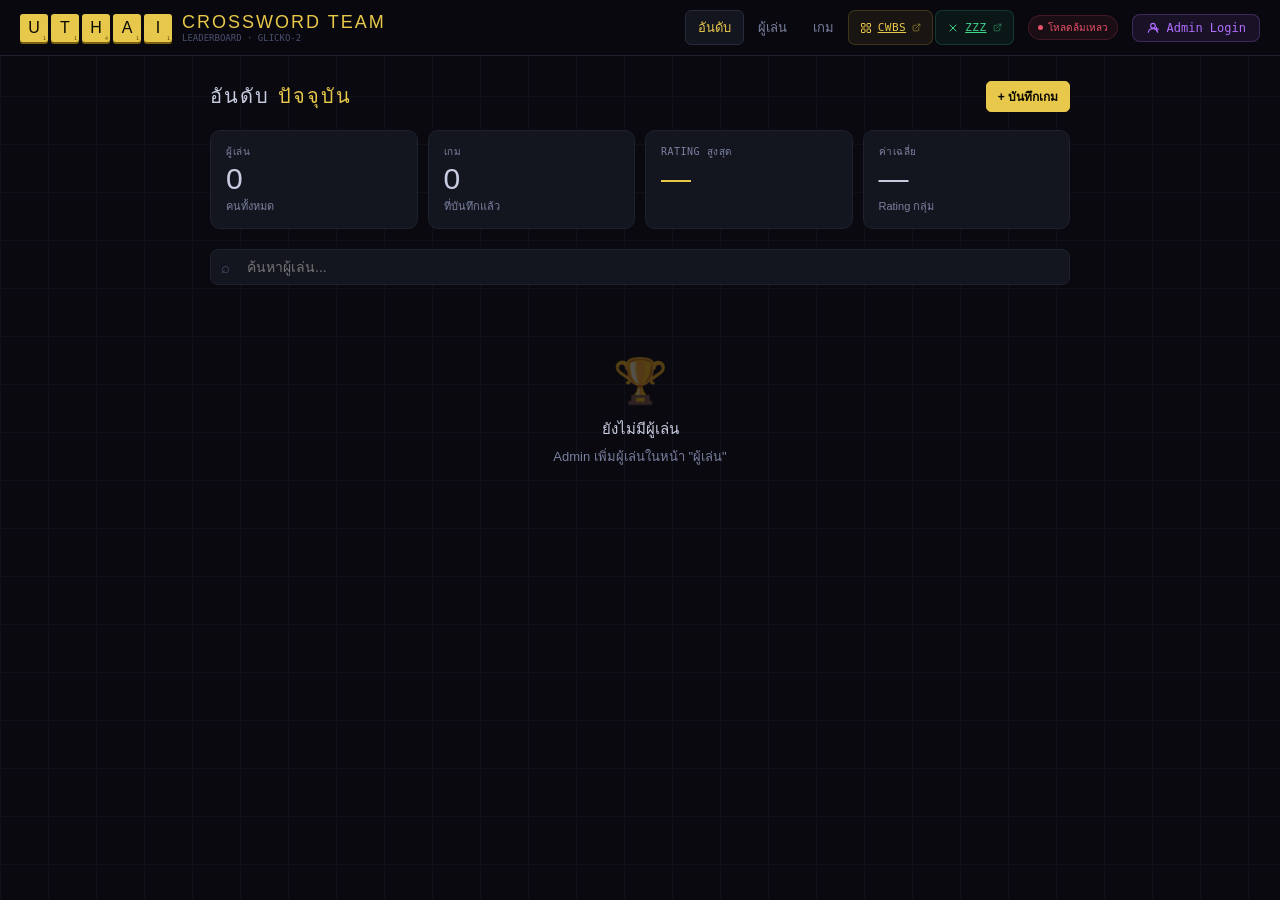
==== commit d6f06507: "Add files via upload" ====
--- a/index.html
+++ b/index.html
@@ -4,7 +4,7 @@
 <meta charset="UTF-8">
 <meta name="viewport" content="width=device-width, initial-scale=1.0">
 <title>Uthai Crossword Team — Leaderboard</title>
-<link href="https://fonts.googleapis.com/css2?family=Kanit:wght@600;700&family=Noto+Sans+Thai:wght@300;400;500;600&family=Noto+Sans:wght@300;400;500;600&family=JetBrains+Mono:wght@400;600&display=swap" rel="stylesheet">
+<link href="https://fonts.googleapis.com/css2?family=Bebas+Neue&family=Sarabun:wght@300;400;500;600&family=JetBrains+Mono:wght@400;600&display=swap" rel="stylesheet">
 <style>
 :root {
   --bg:#09090f; --surface:#0f1018; --card:#14161f; --border:#1e2130; --border2:#262a3c;
@@ -12,40 +12,38 @@
   --green:#3fd68a; --red:#e8506a; --blue:#5098e8; --muted:#4a5070;
   --text:#c8cce0; --text2:#7a80a0;
   --admin-accent:#b06cff;
-  --font-body:'Noto Sans Thai','Noto Sans',sans-serif;
-  --font-display:'Kanit','Noto Sans',sans-serif;
-  --font-mono:'JetBrains Mono',monospace;
 }
 *,*::before,*::after{box-sizing:border-box;margin:0;padding:0}
 html{scroll-behavior:smooth}
-body{background:var(--bg);color:var(--text);font-family:var(--font-body);font-size:15px;min-height:100vh;overflow-x:hidden}
+body{background:var(--bg);color:var(--text);font-family:'Sarabun',sans-serif;font-size:15px;min-height:100vh;overflow-x:hidden}
 body::before{content:'';position:fixed;inset:0;background-image:linear-gradient(var(--border) 1px,transparent 1px),linear-gradient(90deg,var(--border) 1px,transparent 1px);background-size:48px 48px;opacity:.35;pointer-events:none;z-index:0}
 
 /* ── TOPBAR ── */
 .topbar{position:sticky;top:0;z-index:50;background:rgba(9,9,15,.92);backdrop-filter:blur(12px);border-bottom:1px solid var(--border);display:flex;align-items:center;gap:14px;padding:10px 20px}
 .logo{display:flex;align-items:center;gap:10px;flex-shrink:0}
 .logo-tiles{display:flex;gap:3px}
-.ltile{width:28px;height:28px;background:var(--blue);color:#fff;font-family:var(--font-display);font-size:16px;display:flex;align-items:center;justify-content:center;border-radius:3px;box-shadow:0 2px 0 #2060a0;position:relative;animation:tileIn .5s ease backwards}
+.ltile{width:28px;height:28px;background:var(--gold);color:#0a0800;font-family:'Bebas Neue',sans-serif;font-size:16px;display:flex;align-items:center;justify-content:center;border-radius:3px;box-shadow:0 2px 0 #7a6010;position:relative;animation:tileIn .5s ease backwards}
+.ltile:nth-child(1){--i:0}.ltile:nth-child(2){--i:1}.ltile:nth-child(3){--i:2}
 .ltile{animation-delay:calc(var(--i,0)*.06s)}
-.ltile span{position:absolute;bottom:1px;right:2px;font-family:var(--font-mono);font-size:5px;color:rgba(255,255,255,.65)}
+.ltile span{position:absolute;bottom:1px;right:2px;font-family:'JetBrains Mono',monospace;font-size:5px;color:#5a4000}
 @keyframes tileIn{from{opacity:0;transform:translateY(-8px)}to{opacity:1;transform:none}}
-.logo-text{font-family:var(--font-display);font-size:18px;letter-spacing:2px;color:#fff}
-.logo-sub{font-size:9px;color:var(--muted);font-family:var(--font-mono)}
-.topbar-nav{display:none}
-.tnav{background:none;border:none;color:var(--text2);font-family:var(--font-body);font-size:13px;padding:6px 12px;border-radius:6px;cursor:pointer;transition:background .15s,color .15s;white-space:nowrap}
+.logo-text{font-family:'Bebas Neue',sans-serif;font-size:18px;letter-spacing:2px;color:var(--gold)}
+.logo-sub{font-size:9px;color:var(--muted);font-family:'JetBrains Mono',monospace}
+.topbar-nav{display:flex;gap:2px;margin-left:auto}
+.tnav{background:none;border:none;color:var(--text2);font-family:'Sarabun',sans-serif;font-size:13px;padding:6px 12px;border-radius:6px;cursor:pointer;transition:background .15s,color .15s;white-space:nowrap}
 .tnav:hover{background:var(--card);color:var(--text)}
 .tnav.act{background:var(--card);color:var(--gold);border:1px solid var(--border2)}
-.tnav.cwbs-link{display:flex;align-items:center;gap:6px;background:rgba(232,200,74,.07);border:1px solid rgba(232,200,74,.18);border-radius:7px;color:var(--gold);padding:5px 11px;font-family:var(--font-mono);font-size:11px;letter-spacing:.5px;transition:background .15s,border-color .15s,transform .1s}
+.tnav.cwbs-link{display:flex;align-items:center;gap:6px;background:rgba(232,200,74,.07);border:1px solid rgba(232,200,74,.18);border-radius:7px;color:var(--gold);padding:5px 11px;font-family:'JetBrains Mono',monospace;font-size:11px;letter-spacing:.5px;transition:background .15s,border-color .15s,transform .1s}
 .tnav.cwbs-link:hover{background:rgba(232,200,74,.15);border-color:rgba(232,200,74,.4);transform:translateY(-1px)}
 .tnav.cwbs-link svg{width:12px;height:12px;fill:none;stroke:currentColor;stroke-width:2;flex-shrink:0}
 
 /* ── LOGIN BUTTON (topbar) ── */
-.login-trigger-btn{display:flex;align-items:center;gap:7px;background:rgba(176,108,255,.10);border:1px solid rgba(176,108,255,.25);border-radius:8px;padding:6px 13px;color:var(--admin-accent);font-family:var(--font-mono);font-size:12px;cursor:pointer;transition:background .15s,border-color .15s;white-space:nowrap;flex-shrink:0}
+.login-trigger-btn{display:flex;align-items:center;gap:7px;background:rgba(176,108,255,.10);border:1px solid rgba(176,108,255,.25);border-radius:8px;padding:6px 13px;color:var(--admin-accent);font-family:'JetBrains Mono',monospace;font-size:12px;cursor:pointer;transition:background .15s,border-color .15s;white-space:nowrap;flex-shrink:0}
 .login-trigger-btn:hover{background:rgba(176,108,255,.20);border-color:rgba(176,108,255,.45)}
 .login-trigger-btn svg{width:14px;height:14px;stroke:currentColor;fill:none;stroke-width:2;flex-shrink:0}
 
 /* admin badge in topbar */
-.admin-badge{display:none;align-items:center;gap:6px;background:rgba(176,108,255,.12);border:1px solid rgba(176,108,255,.3);border-radius:20px;padding:4px 12px;font-size:12px;color:var(--admin-accent);font-family:var(--font-mono);flex-shrink:0}
+.admin-badge{display:none;align-items:center;gap:6px;background:rgba(176,108,255,.12);border:1px solid rgba(176,108,255,.3);border-radius:20px;padding:4px 12px;font-size:12px;color:var(--admin-accent);font-family:'JetBrains Mono',monospace;flex-shrink:0}
 .admin-badge.show{display:flex}
 .admin-dot{width:6px;height:6px;border-radius:50%;background:var(--admin-accent);animation:pulse 2s infinite}
 @keyframes pulse{0%,100%{opacity:1}50%{opacity:.4}}
@@ -55,21 +53,23 @@
 .login-dropdown{position:absolute;top:calc(100% + 10px);right:0;background:var(--card);border:1px solid var(--border2);border-radius:12px;padding:20px;width:280px;z-index:300;animation:dropIn .18s ease;box-shadow:0 16px 40px rgba(0,0,0,.6)}
 .login-dropdown.hidden{display:none}
 @keyframes dropIn{from{opacity:0;transform:translateY(-8px) scale(.97)}to{opacity:1;transform:none}}
-.dropdown-title{font-family:var(--font-display);font-size:17px;letter-spacing:2px;color:var(--admin-accent);margin-bottom:4px}
-.dropdown-sub{font-size:10px;color:var(--text2);font-family:var(--font-mono);margin-bottom:16px}
+.dropdown-title{font-family:'Bebas Neue',sans-serif;font-size:17px;letter-spacing:2px;color:var(--admin-accent);margin-bottom:4px}
+.dropdown-sub{font-size:10px;color:var(--text2);font-family:'JetBrains Mono',monospace;margin-bottom:16px}
 .dropdown-tiles{display:flex;gap:3px;margin-bottom:14px}
-.dtile{width:24px;height:24px;background:var(--gold);color:#0a0800;font-family:var(--font-display);font-size:13px;display:flex;align-items:center;justify-content:center;border-radius:3px;box-shadow:0 2px 0 #7a6010}
+.dtile{width:24px;height:24px;background:var(--gold);color:#0a0800;font-family:'Bebas Neue',sans-serif;font-size:13px;display:flex;align-items:center;justify-content:center;border-radius:3px;box-shadow:0 2px 0 #7a6010}
 .dd-error{background:rgba(232,80,106,.1);border:1px solid rgba(232,80,106,.3);border-radius:6px;padding:7px 11px;font-size:12px;color:var(--red);margin-bottom:10px;display:none}
 .dd-form-row{margin-bottom:11px}
-.dd-form-row label{display:block;font-size:10px;color:var(--text2);font-family:var(--font-mono);text-transform:uppercase;letter-spacing:.5px;margin-bottom:5px}
-.dd-form-row input{width:100%;background:var(--surface);border:1px solid var(--border2);border-radius:6px;color:var(--text);font-family:var(--font-body);font-size:14px;padding:8px 11px;outline:none;transition:border-color .2s}
+.dd-form-row label{display:block;font-size:10px;color:var(--text2);font-family:'JetBrains Mono',monospace;text-transform:uppercase;letter-spacing:.5px;margin-bottom:5px}
+.dd-form-row input{width:100%;background:var(--surface);border:1px solid var(--border2);border-radius:6px;color:var(--text);font-family:'Sarabun',sans-serif;font-size:14px;padding:8px 11px;outline:none;transition:border-color .2s}
 .dd-form-row input:focus{border-color:var(--admin-accent)}
-.dd-login-btn{width:100%;padding:9px;font-size:13px;font-weight:600;border-radius:7px;cursor:pointer;border:none;background:var(--admin-accent);color:#fff;font-family:var(--font-body);transition:opacity .15s}
+.dd-login-btn{width:100%;padding:9px;font-size:13px;font-weight:600;border-radius:7px;cursor:pointer;border:none;background:var(--admin-accent);color:#fff;font-family:'Sarabun',sans-serif;transition:opacity .15s}
 .dd-login-btn:hover{opacity:.88}
 .dd-divider{display:flex;align-items:center;gap:10px;margin:12px 0;color:var(--muted);font-size:11px}
 .dd-divider::before,.dd-divider::after{content:'';flex:1;height:1px;background:var(--border)}
-.dd-skip-btn{width:100%;padding:8px;font-size:12px;background:none;border:1px solid var(--border2);border-radius:7px;color:var(--text2);font-family:var(--font-body);cursor:pointer;transition:background .15s,color .15s}
+.dd-skip-btn{width:100%;padding:8px;font-size:12px;background:none;border:1px solid var(--border2);border-radius:7px;color:var(--text2);font-family:'Sarabun',sans-serif;cursor:pointer;transition:background .15s,color .15s}
 .dd-skip-btn:hover{background:var(--card);color:var(--text)}
+/* overlay to close dropdown on outside click */
+
 
 /* ── PAGES ── */
 .page{display:none;padding:24px 20px;position:relative;z-index:1;max-width:900px;margin:0 auto}
@@ -77,11 +77,11 @@
 
 /* ── SECTION HEAD ── */
 .sec-head{display:flex;align-items:center;justify-content:space-between;margin-bottom:18px;flex-wrap:wrap;gap:10px}
-.sec-title{font-family:var(--font-display);font-size:20px;letter-spacing:2px;color:var(--text)}
+.sec-title{font-family:'Bebas Neue',sans-serif;font-size:20px;letter-spacing:2px;color:var(--text)}
 .sec-title span{color:var(--gold)}
 
 /* ── BUTTONS ── */
-.btn{display:inline-flex;align-items:center;gap:6px;padding:8px 16px;border-radius:7px;font-family:var(--font-body);font-size:13px;font-weight:500;cursor:pointer;border:1px solid var(--border2);background:var(--card);color:var(--text);transition:background .15s,border-color .15s,transform .1s}
+.btn{display:inline-flex;align-items:center;gap:6px;padding:8px 16px;border-radius:7px;font-family:'Sarabun',sans-serif;font-size:13px;font-weight:500;cursor:pointer;border:1px solid var(--border2);background:var(--card);color:var(--text);transition:background .15s,border-color .15s,transform .1s}
 .btn:hover{background:var(--border)}
 .btn:active{transform:scale(.97)}
 .btn.primary{background:var(--gold);color:#0a0800;border-color:var(--gold);font-weight:600}
@@ -97,21 +97,21 @@
 
 /* ── LEADERBOARD TABLE ── */
 .lb-table{width:100%;border-collapse:collapse}
-.lb-table th{font-family:var(--font-mono);font-size:10px;text-transform:uppercase;letter-spacing:1px;color:var(--muted);padding:10px 14px;text-align:left;border-bottom:1px solid var(--border)}
+.lb-table th{font-family:'JetBrains Mono',monospace;font-size:10px;text-transform:uppercase;letter-spacing:1px;color:var(--muted);padding:10px 14px;text-align:left;border-bottom:1px solid var(--border)}
 .lb-table th.r{text-align:right}
 .lb-row{border-bottom:1px solid var(--border);transition:background .15s;cursor:pointer;animation:rowIn .3s ease backwards}
 .lb-row:hover{background:rgba(255,255,255,.02)}
 @keyframes rowIn{from{opacity:0;transform:translateX(-6px)}to{opacity:1;transform:none}}
 .lb-row td{padding:12px 14px}
 .lb-row td.r{text-align:right}
-.rank-cell{font-family:var(--font-display);font-size:22px;color:var(--muted);width:48px}
+.rank-cell{font-family:'Bebas Neue',sans-serif;font-size:22px;color:var(--muted);width:48px}
 .rank-1{color:var(--gold)!important}.rank-2{color:var(--silver)!important}.rank-3{color:var(--bronze)!important}
 .player-name{font-size:14px;font-weight:500;color:var(--text)}
-.player-meta{font-size:11px;color:var(--text2);margin-top:2px;font-family:var(--font-mono)}
-.rating-val{font-family:var(--font-mono);font-size:16px;font-weight:600;color:var(--text)}
-.rd-val{font-family:var(--font-mono);font-size:11px;color:var(--text2)}
+.player-meta{font-size:11px;color:var(--text2);margin-top:2px;font-family:'JetBrains Mono',monospace}
+.rating-val{font-family:'JetBrains Mono',monospace;font-size:16px;font-weight:600;color:var(--text)}
+.rd-val{font-family:'JetBrains Mono',monospace;font-size:11px;color:var(--text2)}
 .wl-cell .w{color:var(--green);font-weight:600}.wl-cell .l{color:var(--red)}
-.trend-badge{display:inline-flex;align-items:center;gap:3px;font-family:var(--font-mono);font-size:11px;padding:3px 7px;border-radius:4px}
+.trend-badge{display:inline-flex;align-items:center;gap:3px;font-family:'JetBrains Mono',monospace;font-size:11px;padding:3px 7px;border-radius:4px}
 .trend-badge.up{background:rgba(63,214,138,.12);color:var(--green)}
 .trend-badge.dn{background:rgba(232,80,106,.12);color:var(--red)}
 .trend-badge.eq{background:var(--card);color:var(--text2)}
@@ -122,37 +122,37 @@
 .stats-row{display:grid;grid-template-columns:repeat(2,1fr);gap:10px;margin-bottom:20px}
 @media(min-width:600px){.stats-row{grid-template-columns:repeat(4,1fr)}}
 .stat-card{background:var(--card);border:1px solid var(--border);border-radius:10px;padding:13px 15px}
-.stat-card .lbl{font-size:10px;color:var(--text2);font-family:var(--font-mono);text-transform:uppercase;letter-spacing:.5px;margin-bottom:5px}
-.stat-card .val{font-family:var(--font-display);font-size:30px;line-height:1;color:var(--text)}
+.stat-card .lbl{font-size:10px;color:var(--text2);font-family:'JetBrains Mono',monospace;text-transform:uppercase;letter-spacing:.5px;margin-bottom:5px}
+.stat-card .val{font-family:'Bebas Neue',sans-serif;font-size:30px;line-height:1;color:var(--text)}
 .stat-card .sub{font-size:11px;color:var(--text2);margin-top:3px}
 
 /* ── MODAL ── */
 .modal-overlay{position:fixed;inset:0;background:rgba(0,0,0,.78);backdrop-filter:blur(6px);z-index:200;display:flex;align-items:center;justify-content:center;padding:16px}
 .modal{background:var(--card);border:1px solid var(--border2);border-radius:14px;padding:26px;width:100%;max-width:460px;max-height:90vh;overflow-y:auto;animation:modalIn .18s ease}
 @keyframes modalIn{from{opacity:0;transform:scale(.95)}to{opacity:1;transform:none}}
-.modal-title{font-family:var(--font-display);font-size:21px;letter-spacing:2px;color:var(--gold);margin-bottom:18px}
+.modal-title{font-family:'Bebas Neue',sans-serif;font-size:21px;letter-spacing:2px;color:var(--gold);margin-bottom:18px}
 /* match detail */
 .md-vs{display:flex;align-items:center;gap:10px;margin-bottom:20px}
 .md-player{flex:1;min-width:0}
 .md-player-name{font-size:15px;font-weight:600;color:var(--text);white-space:nowrap;overflow:hidden;text-overflow:ellipsis}
-.md-player-sub{font-size:11px;color:var(--text2);font-family:var(--font-mono);margin-top:2px}
+.md-player-sub{font-size:11px;color:var(--text2);font-family:'JetBrains Mono',monospace;margin-top:2px}
 .md-score-box{display:flex;flex-direction:column;align-items:center;gap:4px;flex-shrink:0}
-.md-score{font-family:var(--font-display);font-size:36px;letter-spacing:3px;line-height:1;display:flex;gap:8px;align-items:center}
+.md-score{font-family:'Bebas Neue',sans-serif;font-size:36px;letter-spacing:3px;line-height:1;display:flex;gap:8px;align-items:center}
 .md-sep{color:var(--border2);font-size:28px}
 .md-outcome{font-size:10px;letter-spacing:2px;color:var(--text2)}
 .md-stats{display:grid;grid-template-columns:1fr 1fr;gap:8px;margin-bottom:16px}
 .md-stat{background:var(--surface);border:1px solid var(--border);border-radius:8px;padding:10px 12px}
 .md-stat-label{font-size:10px;color:var(--text2);letter-spacing:1px;text-transform:uppercase;margin-bottom:4px}
-.md-stat-val{font-size:13px;color:var(--text);font-family:var(--font-mono);word-break:break-word}
+.md-stat-val{font-size:13px;color:var(--text);font-family:'JetBrains Mono',monospace;word-break:break-word}
 .md-stat.full{grid-column:1/-1}
 .md-board{width:100%;border-radius:8px;margin-bottom:16px;cursor:zoom-in;display:block}
-.md-rating-change{font-size:12px;font-family:var(--font-mono)}
+.md-rating-change{font-size:12px;font-family:'JetBrains Mono',monospace}
 .md-rating-change.pos{color:var(--green)}
 .md-rating-change.neg{color:var(--red)}
 .md-rating-change.neu{color:var(--text2)}
 .form-row{margin-bottom:13px}
-.form-row label{display:block;font-size:11px;color:var(--text2);font-family:var(--font-mono);text-transform:uppercase;letter-spacing:.5px;margin-bottom:5px}
-.form-row input,.form-row select{width:100%;background:var(--surface);border:1px solid var(--border2);border-radius:7px;color:var(--text);font-family:var(--font-body);font-size:14px;padding:9px 12px;outline:none;transition:border-color .2s}
+.form-row label{display:block;font-size:11px;color:var(--text2);font-family:'JetBrains Mono',monospace;text-transform:uppercase;letter-spacing:.5px;margin-bottom:5px}
+.form-row input,.form-row select{width:100%;background:var(--surface);border:1px solid var(--border2);border-radius:7px;color:var(--text);font-family:'Sarabun',sans-serif;font-size:14px;padding:9px 12px;outline:none;transition:border-color .2s}
 .form-row input:focus,.form-row select:focus{border-color:var(--gold)}
 .form-row select option{background:var(--card)}
 .form-grid{display:grid;grid-template-columns:1fr 1fr;gap:11px}
@@ -163,24 +163,24 @@
 .game-item:hover{border-color:var(--border2);background:var(--surface)}
 .game-vs{display:flex;align-items:center;gap:8px;flex:1;min-width:0}
 .game-player{font-size:13px;font-weight:500;white-space:nowrap;overflow:hidden;text-overflow:ellipsis}
-.game-score{font-family:var(--font-mono);font-size:15px;font-weight:600;text-align:center;min-width:80px;flex-shrink:0}
+.game-score{font-family:'JetBrains Mono',monospace;font-size:15px;font-weight:600;text-align:center;min-width:80px;flex-shrink:0}
 .game-score .sc-w{color:var(--green)}.game-score .sc-l{color:var(--red)}.game-score .sep{color:var(--muted);padding:0 3px}
-.game-meta{font-size:11px;color:var(--text2);font-family:var(--font-mono);margin-top:2px}
-.outcome-badge{width:30px;height:30px;border-radius:50%;font-family:var(--font-display);font-size:13px;display:flex;align-items:center;justify-content:center;flex-shrink:0}
+.game-meta{font-size:11px;color:var(--text2);font-family:'JetBrains Mono',monospace;margin-top:2px}
+.outcome-badge{width:30px;height:30px;border-radius:50%;font-family:'Bebas Neue',sans-serif;font-size:13px;display:flex;align-items:center;justify-content:center;flex-shrink:0}
 .outcome-badge.W{background:rgba(63,214,138,.15);color:var(--green);border:1px solid rgba(63,214,138,.3)}
 .outcome-badge.L{background:rgba(232,80,106,.15);color:var(--red);border:1px solid rgba(232,80,106,.3)}
 .outcome-badge.D{background:var(--card);color:var(--text2);border:1px solid var(--border2)}
 
 /* ── PROFILE ── */
 .profile-header{display:flex;align-items:center;gap:16px;margin-bottom:22px}
-.avatar{width:60px;height:60px;border-radius:50%;display:flex;align-items:center;justify-content:center;font-family:var(--font-display);font-size:24px;border:2px solid var(--border2);flex-shrink:0}
-.profile-name{font-family:var(--font-display);font-size:26px;letter-spacing:2px;line-height:1;color:var(--text)}
-.profile-sub{font-size:11px;color:var(--text2);font-family:var(--font-mono);margin-top:3px}
+.avatar{width:60px;height:60px;border-radius:50%;display:flex;align-items:center;justify-content:center;font-family:'Bebas Neue',sans-serif;font-size:24px;border:2px solid var(--border2);flex-shrink:0}
+.profile-name{font-family:'Bebas Neue',sans-serif;font-size:26px;letter-spacing:2px;line-height:1;color:var(--text)}
+.profile-sub{font-size:11px;color:var(--text2);font-family:'JetBrains Mono',monospace;margin-top:3px}
 .chart-wrap{position:relative;width:100%;height:150px;margin:12px 0}
 
 /* ── SEARCH ── */
 .search-wrap{position:relative;margin-bottom:14px}
-.search-wrap input{width:100%;background:var(--card);border:1px solid var(--border);border-radius:8px;color:var(--text);font-family:var(--font-body);font-size:14px;padding:9px 13px 9px 36px;outline:none;transition:border-color .2s}
+.search-wrap input{width:100%;background:var(--card);border:1px solid var(--border);border-radius:8px;color:var(--text);font-family:'Sarabun',sans-serif;font-size:14px;padding:9px 13px 9px 36px;outline:none;transition:border-color .2s}
 .search-wrap input:focus{border-color:var(--gold)}
 .search-icon{position:absolute;left:11px;top:50%;transform:translateY(-50%);color:var(--muted);font-size:15px;pointer-events:none}
 
@@ -189,7 +189,7 @@
 .tour-card:hover{border-color:var(--border2)}
 .tour-icon{width:42px;height:42px;border-radius:8px;background:rgba(232,200,74,.1);border:1px solid rgba(232,200,74,.2);display:flex;align-items:center;justify-content:center;font-size:18px;flex-shrink:0}
 .tour-name{font-size:14px;font-weight:500}
-.tour-meta{font-size:11px;color:var(--text2);font-family:var(--font-mono);margin-top:2px}
+.tour-meta{font-size:11px;color:var(--text2);font-family:'JetBrains Mono',monospace;margin-top:2px}
 
 /* ── EMPTY ── */
 .empty{text-align:center;padding:56px 20px;color:var(--text2)}
@@ -199,9 +199,9 @@
 
 /* ── ADMIN PANEL PAGE ── */
 .admin-section{background:rgba(176,108,255,.05);border:1px solid rgba(176,108,255,.2);border-radius:10px;padding:16px 18px;margin-bottom:14px}
-.admin-section-title{font-size:11px;font-family:var(--font-mono);text-transform:uppercase;letter-spacing:1px;color:var(--admin-accent);margin-bottom:12px}
+.admin-section-title{font-size:11px;font-family:'JetBrains Mono',monospace;text-transform:uppercase;letter-spacing:1px;color:var(--admin-accent);margin-bottom:12px}
 .danger-zone{background:rgba(232,80,106,.05);border:1px solid rgba(232,80,106,.2);border-radius:10px;padding:16px 18px;margin-bottom:14px}
-.danger-zone-title{font-size:11px;font-family:var(--font-mono);text-transform:uppercase;letter-spacing:1px;color:var(--red);margin-bottom:12px}
+.danger-zone-title{font-size:11px;font-family:'JetBrains Mono',monospace;text-transform:uppercase;letter-spacing:1px;color:var(--red);margin-bottom:12px}
 .admin-action-row{display:flex;align-items:center;justify-content:space-between;padding:10px 0;border-bottom:1px solid var(--border)}
 .admin-action-row:last-child{border-bottom:none;padding-bottom:0}
 .admin-action-row .desc{font-size:13px;color:var(--text2)}
@@ -213,10 +213,10 @@
 .pending-banner:hover{background:rgba(232,200,74,.12)}
 .pending-dot{width:8px;height:8px;border-radius:50%;background:var(--gold);flex-shrink:0;animation:pulse 2s infinite}
 .pending-banner .pb-text{flex:1;font-size:13px;color:var(--gold)}
-.pending-banner .pb-count{font-family:var(--font-display);font-size:20px;color:var(--gold);line-height:1}
+.pending-banner .pb-count{font-family:'Bebas Neue',sans-serif;font-size:20px;color:var(--gold);line-height:1}
 .pending-item{background:var(--card);border:1px solid rgba(232,200,74,.3);border-radius:10px;padding:13px 15px;margin-bottom:8px;animation:rowIn .25s ease backwards}
 .pending-item .pi-players{font-size:14px;font-weight:500;margin-bottom:4px}
-.pending-item .pi-meta{font-size:11px;color:var(--text2);font-family:var(--font-mono)}
+.pending-item .pi-meta{font-size:11px;color:var(--text2);font-family:'JetBrains Mono',monospace}
 .pending-actions{display:flex;gap:7px;margin-top:10px}
 .btn.approve{background:rgba(63,214,138,.12);color:var(--green);border-color:rgba(63,214,138,.3)}
 .btn.approve:hover{background:rgba(63,214,138,.22)}
@@ -243,6 +243,7 @@
   animation:liveRing 2.4s ease-out infinite;
   pointer-events:none;
 }
+.sync-pill{position:relative}
 @keyframes liveRing{
   0%{opacity:.7;transform:scale(1)}
   70%{opacity:0;transform:scale(1.18)}
@@ -259,7 +260,7 @@
 }
 
 /* ── HAMBURGER BUTTON ── */
-.hamburger-btn{display:flex;align-items:center;justify-content:center;width:36px;height:36px;background:none;border:1px solid var(--border2);border-radius:8px;cursor:pointer;color:var(--text2);flex-shrink:0;transition:background .15s,color .15s}
+.hamburger-btn{display:none;align-items:center;justify-content:center;width:36px;height:36px;background:none;border:1px solid var(--border2);border-radius:8px;cursor:pointer;color:var(--text2);flex-shrink:0;transition:background .15s,color .15s}
 .hamburger-btn:hover{background:var(--card);color:var(--text)}
 .hamburger-btn svg{width:18px;height:18px;stroke:currentColor;fill:none;stroke-width:2;stroke-linecap:round}
 
@@ -270,11 +271,11 @@
 .drawer.open{transform:translateX(0)}
 .drawer-header{display:flex;align-items:center;gap:10px;padding:16px;border-bottom:1px solid var(--border)}
 .drawer-logo-tiles{display:flex;gap:3px}
-.drawer-logo-text{font-family:var(--font-display);font-size:16px;letter-spacing:2px;color:#fff}
+.drawer-logo-text{font-family:'Bebas Neue',sans-serif;font-size:16px;letter-spacing:2px;color:var(--gold)}
 .drawer-close{margin-left:auto;width:32px;height:32px;background:none;border:1px solid var(--border2);border-radius:7px;cursor:pointer;color:var(--text2);display:flex;align-items:center;justify-content:center;font-size:16px;transition:background .15s}
 .drawer-close:hover{background:var(--card);color:var(--text)}
 .drawer-nav{flex:1;padding:12px 10px;display:flex;flex-direction:column;gap:4px;overflow-y:auto}
-.drawer-nav-item{display:flex;align-items:center;gap:10px;padding:11px 14px;border-radius:9px;background:none;border:none;color:var(--text2);font-family:var(--font-body);font-size:14px;cursor:pointer;width:100%;text-align:left;text-decoration:none;transition:background .15s,color .15s}
+.drawer-nav-item{display:flex;align-items:center;gap:10px;padding:11px 14px;border-radius:9px;background:none;border:none;color:var(--text2);font-family:'Sarabun',sans-serif;font-size:14px;cursor:pointer;width:100%;text-align:left;text-decoration:none;transition:background .15s,color .15s}
 .drawer-nav-item:hover{background:var(--card);color:var(--text)}
 .drawer-nav-item.act{background:var(--card);color:var(--gold)}
 .drawer-nav-item svg{width:18px;height:18px;stroke:currentColor;fill:none;stroke-width:1.5;stroke-linecap:round;stroke-linejoin:round;flex-shrink:0;overflow:visible}
@@ -286,33 +287,43 @@
 .drawer-footer{padding:12px 10px;border-top:1px solid var(--border)}
 
 /* ── MOBILE ── */
-.tab-bar{display:none;position:fixed;bottom:0;left:0;right:0;z-index:50;background:rgba(9,9,15,.96);backdrop-filter:blur(12px);border-top:1px solid var(--border);padding:8px 0 env(safe-area-inset-bottom)}
 @media(max-width:600px){
+  .hamburger-btn{display:flex}
   .topbar{padding:8px 12px;gap:8px}
   .logo-sub{display:none}
+  .logo-tiles{display:flex}
   .logo-text{display:none}
-  .page{padding:14px 12px;padding-bottom:84px}
-  .admin-badge span.label{display:none}
-  .tab-bar{display:flex}
-  /* leaderboard: hide RD & W-L columns */
+  .page{padding:14px 12px}
+  /* leaderboard: hide RD & W-L columns, keep rank/name/rating/change */
   .lb-table th:nth-child(4),.lb-row td:nth-child(4),
   .lb-table th:nth-child(5),.lb-row td:nth-child(5){display:none}
   .hide-mobile{display:none}
   .login-trigger-btn span{display:none}
   .login-trigger-btn{padding:6px 8px}
+  /* smaller rank font on mobile */
   .rank-cell{font-size:17px;width:36px}
   .lb-row td{padding:10px 8px}
-  .lb-table th{padding:8px}
+  .lb-table th{padding:8px 8px}
   .player-name{font-size:13px}
   .rating-val{font-size:14px}
+  /* trend badge compact */
   .trend-badge{font-size:10px;padding:2px 5px}
+  /* stat cards 2 per row already, just tighten */
   .stat-card .val{font-size:24px}
+  /* sync pill: show full label on mobile too (it's the LIVE indicator) */
   .sync-pill span.sync-label{display:inline!important}
   .sync-pill{font-size:9px;padding:3px 7px}
+}
+.tab-bar{display:none;position:fixed;bottom:0;left:0;right:0;z-index:50;background:rgba(9,9,15,.96);backdrop-filter:blur(12px);border-top:1px solid var(--border);padding:8px 0 env(safe-area-inset-bottom)}
+@media(max-width:600px){
+  .tab-bar{display:flex}
+  .page{padding-bottom:84px}
+  .topbar-nav{display:none}
+  .admin-badge span.label{display:none}
   /* active tab indicator */
   .tab-item.act::after{content:'';position:absolute;bottom:-2px;left:50%;transform:translateX(-50%);width:18px;height:2px;background:var(--gold);border-radius:1px}
 }
-.tab-item{flex:1;display:flex;flex-direction:column;align-items:center;gap:3px;padding:6px 2px;background:none;border:none;color:var(--text2);font-size:10px;font-family:var(--font-body);cursor:pointer;transition:color .15s;position:relative}
+.tab-item{flex:1;display:flex;flex-direction:column;align-items:center;gap:3px;padding:6px 2px;background:none;border:none;color:var(--text2);font-size:10px;font-family:'Sarabun',sans-serif;cursor:pointer;transition:color .15s;position:relative}
 .tab-item.act{color:var(--gold)}
 .tab-item svg{width:20px;height:20px;stroke:currentColor;fill:none;stroke-width:1.5;stroke-linecap:round;stroke-linejoin:round}
 
@@ -321,7 +332,7 @@
 .img-dropzone:hover,.img-dropzone.dragover{border-color:var(--gold);background:rgba(232,200,74,.04)}
 .img-dropzone .dz-icon{font-size:28px;margin-bottom:6px;opacity:.5}
 .img-dropzone .dz-text{font-size:12px;color:var(--text2)}
-.img-dropzone .dz-sub{font-size:10px;color:var(--muted);margin-top:3px;font-family:var(--font-mono)}
+.img-dropzone .dz-sub{font-size:10px;color:var(--muted);margin-top:3px;font-family:'JetBrains Mono',monospace}
 .img-dropzone input[type="file"]{position:absolute;inset:0;opacity:0;cursor:pointer}
 .img-preview-wrap{position:relative;margin-top:10px;display:none}
 .img-preview-wrap.has-img{display:block}
@@ -332,7 +343,7 @@
 .upload-progress.show{display:flex}
 .upload-spinner{width:16px;height:16px;border:2px solid var(--border2);border-top-color:var(--gold);border-radius:50%;animation:spin .6s linear infinite}
 @keyframes spin{to{transform:rotate(360deg)}}
-.upload-progress .up-text{font-size:11px;color:var(--gold);font-family:var(--font-mono)}
+.upload-progress .up-text{font-size:11px;color:var(--gold);font-family:'JetBrains Mono',monospace}
 
 /* ── LIGHTBOX ── */
 .lightbox-overlay{position:fixed;inset:0;background:rgba(0,0,0,.92);backdrop-filter:blur(8px);z-index:500;display:flex;align-items:center;justify-content:center;padding:20px;cursor:zoom-out;animation:fadeIn .2s ease}
@@ -350,19 +361,19 @@
 
 /* ── CLOUD SETTINGS ── */
 .cloud-section{background:rgba(80,152,232,.05);border:1px solid rgba(80,152,232,.2);border-radius:10px;padding:16px 18px;margin-bottom:14px}
-.cloud-section-title{font-size:11px;font-family:var(--font-mono);text-transform:uppercase;letter-spacing:1px;color:var(--blue);margin-bottom:12px;display:flex;align-items:center;gap:6px}
-.cloud-status{display:inline-flex;align-items:center;gap:5px;font-size:10px;font-family:var(--font-mono);padding:3px 8px;border-radius:4px;margin-left:auto}
+.cloud-section-title{font-size:11px;font-family:'JetBrains Mono',monospace;text-transform:uppercase;letter-spacing:1px;color:var(--blue);margin-bottom:12px;display:flex;align-items:center;gap:6px}
+.cloud-status{display:inline-flex;align-items:center;gap:5px;font-size:10px;font-family:'JetBrains Mono',monospace;padding:3px 8px;border-radius:4px;margin-left:auto}
 .cloud-status.ok{background:rgba(63,214,138,.1);color:var(--green)}
 .cloud-status.err{background:rgba(232,80,106,.1);color:var(--red)}
 .cloud-status.loading{background:rgba(232,200,74,.1);color:var(--gold)}
 .cloud-status-dot{width:6px;height:6px;border-radius:50%;background:currentColor}
-.api-key-input{width:100%;background:var(--surface);border:1px solid var(--border2);border-radius:6px;color:var(--text);font-family:var(--font-mono);font-size:12px;padding:8px 11px;outline:none;transition:border-color .2s}
+.api-key-input{width:100%;background:var(--surface);border:1px solid var(--border2);border-radius:6px;color:var(--text);font-family:'JetBrains Mono',monospace;font-size:12px;padding:8px 11px;outline:none;transition:border-color .2s}
 .api-key-input:focus{border-color:var(--blue)}
 .api-key-input::placeholder{color:var(--muted)}
 .cloud-btn-row{display:flex;gap:8px;margin-top:12px;flex-wrap:wrap}
 
 /* ── REALTIME SYNC INDICATOR ── */
-.sync-pill{display:inline-flex;align-items:center;gap:5px;font-family:var(--font-mono);font-size:10px;padding:4px 9px;border-radius:20px;border:1px solid transparent;transition:all .3s;flex-shrink:0;white-space:nowrap;cursor:pointer;position:relative}
+.sync-pill{display:inline-flex;align-items:center;gap:5px;font-family:'JetBrains Mono',monospace;font-size:10px;padding:4px 9px;border-radius:20px;border:1px solid transparent;transition:all .3s;flex-shrink:0;white-space:nowrap;cursor:pointer;position:relative}
 .sync-pill.syncing{background:rgba(232,200,74,.08);border-color:rgba(232,200,74,.2);color:var(--gold)}
 .sync-pill.err{background:rgba(232,80,106,.08);border-color:rgba(232,80,106,.2);color:var(--red)}
 .sync-pill.offline{background:var(--card);border-color:var(--border);color:var(--muted)}
@@ -409,6 +420,46 @@
       <svg viewBox="0 0 24 24" style="width:9px;height:9px;opacity:.6"><path d="M18 13v6a2 2 0 01-2 2H5a2 2 0 01-2-2V8a2 2 0 012-2h6M15 3h6v6M10 14L21 3" stroke-linecap="round" stroke-linejoin="round"/></svg>
     </a>
   </nav>
+
+  <!-- admin badge (shown when logged in) -->
+  <div class="admin-badge" id="adminBadge">
+    <span class="admin-dot"></span>
+    <span class="label">ADMIN</span>
+    <button onclick="logout()" style="background:none;border:none;color:var(--admin-accent);cursor:pointer;font-size:12px;padding:0;margin-left:4px;opacity:.7" title="ออกจากระบบ">✕</button>
+  </div>
+
+  <!-- realtime sync indicator -->
+  <div class="sync-pill offline" id="syncPill" title="สถานะการซิงค์ข้อมูล" onclick="manualRefresh()" style="cursor:pointer">
+    <span class="sync-dot"></span>
+    <span class="sync-label" id="syncLabel">—</span>
+  </div>
+
+  <!-- login button + dropdown (shown when NOT logged in) -->
+  <div class="login-dropdown-wrap" id="loginWrap">
+    <button class="login-trigger-btn" id="loginTriggerBtn" onclick="toggleDropdown()">
+      <svg viewBox="0 0 24 24"><circle cx="12" cy="8" r="4"/><path d="M4 20c0-4 3.6-7 8-7s8 3 8 7"/><path d="M18 11v6M21 14h-6" stroke-linecap="round"/></svg>
+      <span>Admin Login</span>
+    </button>
+    <div class="login-dropdown hidden" id="loginDropdown">
+      <div class="dropdown-tiles">
+        <div class="dtile">A</div><div class="dtile">D</div><div class="dtile">M</div><div class="dtile">I</div><div class="dtile">N</div>
+      </div>
+      <div class="dropdown-title">Admin Login</div>
+      <div class="dropdown-sub">CROSSWORD CLUB · LEADERBOARD</div>
+      <div class="dd-error" id="ddError">รหัสผ่านไม่ถูกต้อง</div>
+      <div class="dd-form-row">
+        <label>รหัสผ่าน Admin</label>
+        <input type="password" id="ddPwd" placeholder="••••••••" onkeydown="if(event.key==='Enter')doLogin()">
+      </div>
+      <div style="display:flex;align-items:center;gap:8px;margin-bottom:12px">
+        <input type="checkbox" id="ddRemember" style="width:14px;height:14px;accent-color:var(--admin-accent);cursor:pointer">
+        <label for="ddRemember" style="font-size:11px;color:var(--text2);cursor:pointer;user-select:none">จดจำการเข้าสู่ระบบ</label>
+      </div>
+      <button class="dd-login-btn" onclick="doLogin()">เข้าสู่ระบบ</button>
+      <div class="dd-divider">หรือ</div>
+      <button class="dd-skip-btn" onclick="closeDropdown()">ดูแบบ Guest (ไม่ต้อง login)</button>
+    </div>
+  </div>
 </header>
 
 <!-- ══ MOBILE DRAWER ══ -->
@@ -420,7 +471,7 @@
       <div class="ltile" style="--i:1;width:22px;height:22px;font-size:12px">T<span>1</span></div>
       <div class="ltile" style="--i:2;width:22px;height:22px;font-size:12px">H<span>4</span></div>
     </div>
-    <div class="drawer-logo-text">CROSSWORD TEAM</div>
+    <div class="drawer-logo-text">CROSSWORD</div>
     <button class="drawer-close" onclick="closeDrawer()">✕</button>
   </div>
   <div class="drawer-nav">
@@ -454,17 +505,6 @@
   </div>
   <div class="drawer-footer" id="drawerFooter">
     <!-- login button in drawer (shown when NOT logged in) -->
-    <!-- sync indicator in drawer -->
-    <div class="sync-pill offline" id="syncPill" title="สถานะการซิงค์ข้อมูล" onclick="manualRefresh()" style="cursor:pointer;width:100%;justify-content:flex-start;padding:9px 14px;border-radius:9px;margin-bottom:8px">
-      <span class="sync-dot"></span>
-      <span class="sync-label" id="syncLabel">—</span>
-    </div>
-    <!-- admin badge in drawer (shown when logged in) -->
-    <div class="admin-badge" id="adminBadge" style="display:none;width:100%;border-radius:9px;padding:9px 14px;margin-bottom:8px;justify-content:flex-start">
-      <span class="admin-dot"></span>
-      <span class="label">ADMIN MODE</span>
-      <button onclick="logout();closeDrawer()" style="background:none;border:none;color:var(--admin-accent);cursor:pointer;font-size:12px;padding:0;margin-left:auto;opacity:.7" title="ออกจากระบบ">✕</button>
-    </div>
     <button class="drawer-nav-item" id="drawerLoginBtn" onclick="openDrawerLogin()" style="border:1px solid rgba(176,108,255,.25);color:var(--admin-accent);background:rgba(176,108,255,.07)">
       <svg viewBox="0 0 24 24"><circle cx="12" cy="8" r="4"/><path d="M4 20c0-4 3.6-7 8-7s8 3 8 7"/><path d="M18 11v6M21 14h-6" stroke-linecap="round"/></svg>
       Admin Login
@@ -485,10 +525,10 @@
 <!-- ── LEADERBOARD ── -->
 <div id="page-leaderboard" class="page active">
   <div class="sec-head">
-    <div><div class="sec-title">อันดับ<span>ปัจจุบัน</span></div></div>
+    <div><div class="sec-title">อันดับ <span>ปัจจุบัน</span></div></div>
     <div style="display:flex;gap:8px">
       <button class="btn primary sm" onclick="openSubmitGame()">+ บันทึกเกม</button>
-      <button class="btn sm admin-only" onclick="openAddGame()">⚙ Admin เกม</button>
+      <button class="btn sm admin-only" style="background:rgba(176,108,255,.1);color:var(--admin-accent);border-color:rgba(176,108,255,.3)" onclick="openAddGame()">⚙ Admin เกม</button>
     </div>
   </div>
   <div id="pendingBanner" style="display:none"></div>
@@ -512,7 +552,7 @@
 <!-- ── PLAYERS ── -->
 <div id="page-players" class="page">
   <div class="sec-head">
-    <div class="sec-title">ผู้เล่น<span>ทั้งหมด</span></div>
+    <div class="sec-title">ผู้เล่น <span>ทั้งหมด</span></div>
     <button class="btn primary sm admin-only" onclick="openAddPlayer()">+ เพิ่มผู้เล่น</button>
   </div>
   <div class="search-wrap">
@@ -525,17 +565,17 @@
 <!-- ── GAMES ── -->
 <div id="page-games" class="page">
   <div class="sec-head">
-    <div class="sec-title">ประวัติ<span>เกม</span></div>
+    <div class="sec-title">ประวัติ <span>เกม</span></div>
     <div style="display:flex;gap:8px">
       <button class="btn primary sm" onclick="openSubmitGame()">+ บันทึกเกม</button>
-      <button class="btn sm admin-only" onclick="openAddGame()">⚙ Admin เกม</button>
+      <button class="btn sm admin-only" style="background:rgba(176,108,255,.1);color:var(--admin-accent);border-color:rgba(176,108,255,.3)" onclick="openAddGame()">⚙ Admin เกม</button>
     </div>
   </div>
   <div id="pendingSection" style="display:none">
-    <div style="font-size:10px;color:var(--gold);font-family:var(--font-mono);text-transform:uppercase;letter-spacing:.5px;margin-bottom:8px">⏳ รอการอนุมัติจาก Admin</div>
+    <div style="font-size:10px;color:var(--gold);font-family:'JetBrains Mono',monospace;text-transform:uppercase;letter-spacing:.5px;margin-bottom:8px">⏳ รอการอนุมัติจาก Admin</div>
     <div id="pendingList"></div>
     <div style="height:8px"></div>
-    <div style="font-size:10px;color:var(--text2);font-family:var(--font-mono);text-transform:uppercase;letter-spacing:.5px;margin-bottom:8px;margin-top:8px">เกมที่อนุมัติแล้ว</div>
+    <div style="font-size:10px;color:var(--text2);font-family:'JetBrains Mono',monospace;text-transform:uppercase;letter-spacing:.5px;margin-bottom:8px;margin-top:8px">เกมที่อนุมัติแล้ว</div>
   </div>
   <div class="search-wrap">
     <span class="search-icon">⌕</span>
@@ -619,7 +659,7 @@
       <button class="btn sm" onclick="syncLocalToGist()">⬆ Sync Local → Gist</button>
       <button class="btn sm" onclick="loadFromGist()">⬇ โหลดจาก Gist</button>
     </div>
-    <div id="cloudMsg" style="font-size:11px;margin-top:8px;display:none;font-family:var(--font-mono)"></div>
+    <div id="cloudMsg" style="font-size:11px;margin-top:8px;display:none;font-family:'JetBrains Mono',monospace"></div>
   </div>
 
   <div class="danger-zone">
@@ -632,7 +672,7 @@
       <div><strong>รีเซ็ต Rating ทั้งหมด</strong><div class="desc">ตั้ง Rating=1500, RD=350 ทุกคน</div></div>
       <button class="btn danger sm" onclick="resetAllRatings()">รีเซ็ต Rating</button>
     </div>
-    <div class="admin-action-row">
+    <div class="admin-action-row" style="border:none">
       <div><strong>ล้างข้อมูลทั้งหมด</strong><div class="desc">ลบผู้เล่น เกม ทัวร์นาเมนต์ทั้งหมด</div></div>
       <button class="btn danger sm" onclick="clearAllData()">ล้างทั้งหมด</button>
     </div>
@@ -907,31 +947,30 @@
 }
 
 let syncTimeout = null;
-// ── GIST FILE BUILDER (shared by sync functions) ──
-function buildGistFiles(pat) {
-  return {
-    'players.json':     { content: JSON.stringify(players, null, 2) },
-    'games.json':       { content: JSON.stringify(games, null, 2) },
-    'tournaments.json': { content: JSON.stringify(tournaments, null, 2) },
-    'pending.json':     { content: JSON.stringify(pendingGames, null, 2) },
-    'meta.json':        { content: JSON.stringify({
-      lastUpdated: new Date().toISOString(),
-      imgbbKey: localStorage.getItem(STORE.imgbbKey) || '',
-      secToken: pat ? obfuscateToken(pat) : ''
-    }, null, 2) }
-  };
-}
-
 function autoSyncToGist() {
   const gistId = localStorage.getItem(STORE.gistId);
   const pat = localStorage.getItem(STORE.githubPat) || gistWriteToken;
   if (!gistId || !pat) return;
-
+  
   if (syncTimeout) clearTimeout(syncTimeout);
   syncTimeout = setTimeout(async () => {
     try {
+      const patForMeta = localStorage.getItem(STORE.githubPat) || gistWriteToken;
+      const obfuscatedPat = patForMeta ? obfuscateToken(patForMeta) : '';
       const nowISO = new Date().toISOString();
-      await updateGist(gistId, buildGistFiles(pat));
+      const files = {
+        'players.json': { content: JSON.stringify(players, null, 2) },
+        'games.json': { content: JSON.stringify(games, null, 2) },
+        'tournaments.json': { content: JSON.stringify(tournaments, null, 2) },
+        'pending.json': { content: JSON.stringify(pendingGames, null, 2) },
+        'meta.json': { content: JSON.stringify({ 
+          lastUpdated: nowISO,
+          imgbbKey: localStorage.getItem(STORE.imgbbKey) || '',
+          secToken: obfuscatedPat
+        }, null, 2) }
+      };
+      await updateGist(gistId, files);
+      // อัปเดต timestamp ที่รู้อยู่แล้ว เพื่อให้ poll ครั้งถัดไปไม่ re-render โดยไม่จำเป็น
       lastGistUpdatedAt = nowISO;
       console.log('Gist auto-synced successfully');
     } catch (e) {
@@ -1084,8 +1123,21 @@
   localStorage.setItem(STORE.githubPat, pat);
   gistWriteToken = pat;
   showCloudMsg('กำลังสร้าง Gist บน GitHub...', 'var(--gold)');
+  
+  const files = {
+    'players.json': { content: JSON.stringify(players, null, 2) },
+    'games.json': { content: JSON.stringify(games, null, 2) },
+    'tournaments.json': { content: JSON.stringify(tournaments, null, 2) },
+    'pending.json': { content: JSON.stringify(pendingGames, null, 2) },
+    'meta.json': { content: JSON.stringify({ 
+      lastUpdated: new Date().toISOString(),
+      imgbbKey: localStorage.getItem(STORE.imgbbKey) || '',
+      secToken: obfuscateToken(pat)
+    }, null, 2) }
+  };
+  
   try {
-    const gist = await createGist(buildGistFiles(pat));
+    const gist = await createGist(files);
     localStorage.setItem(STORE.gistId, gist.id);
     document.getElementById('gistIdInput').value = gist.id;
     showCloudMsg(`สร้าง Gist สำเร็จ! ID: ${gist.id}`, 'var(--green)');
@@ -1107,8 +1159,21 @@
     return;
   }
   showCloudMsg('กำลังอัปโหลดข้อมูลไปยัง Gist...', 'var(--gold)');
+  
+  const files = {
+    'players.json': { content: JSON.stringify(players, null, 2) },
+    'games.json': { content: JSON.stringify(games, null, 2) },
+    'tournaments.json': { content: JSON.stringify(tournaments, null, 2) },
+    'pending.json': { content: JSON.stringify(pendingGames, null, 2) },
+    'meta.json': { content: JSON.stringify({ 
+      lastUpdated: new Date().toISOString(),
+      imgbbKey: localStorage.getItem(STORE.imgbbKey) || '',
+      secToken: obfuscateToken(pat)
+    }, null, 2) }
+  };
+  
   try {
-    await updateGist(gistId, buildGistFiles(pat));
+    await updateGist(gistId, files);
     showCloudMsg('Sync Local → Gist สำเร็จ!', 'var(--green)');
     checkCloudConnection();
   } catch (e) {
@@ -1206,8 +1271,8 @@
   isAdmin = true;
   if (remember) localStorage.setItem(STORE.rememberAdmin, '1');
   document.body.classList.add('is-admin');
-  document.getElementById('adminBadge').style.display='flex';
-  
+  document.getElementById('adminBadge').classList.add('show');
+  document.getElementById('loginWrap').style.display = 'none';
   updateDrawerAdminState(true);
   renderAll();
 }
@@ -1230,10 +1295,10 @@
   isAdmin = false;
   localStorage.removeItem(STORE.rememberAdmin);
   document.body.classList.remove('is-admin');
-  document.getElementById('adminBadge').style.display='none';
-  
+  document.getElementById('adminBadge').classList.remove('show');
+  document.getElementById('loginWrap').style.display = '';
   updateDrawerAdminState(false);
-  nav('leaderboard', null);
+  nav('leaderboard', document.querySelector('.tnav'));
   renderAll();
 }
 
@@ -1448,7 +1513,7 @@
         </div>
       </div>
       <div style="display:flex;flex-direction:column;align-items:flex-end;gap:4px;flex-shrink:0">
-        <span style="font-size:10px;color:var(--text2);font-family:var(--font-mono)">${g.date||''}</span>
+        <span style="font-size:10px;color:var(--text2);font-family:'JetBrains Mono',monospace">${g.date||''}</span>
         <button class="btn sm" style="font-size:10px;padding:3px 7px;opacity:.7" onclick="event.stopPropagation();openEditStats('${g.id}')">✏ Phony/BP</button>
         ${isAdmin?`<button class="btn sm icon danger" onclick="event.stopPropagation();confirmDeleteGame('${g.id}')">🗑</button>`:''}
       </div>
@@ -1504,10 +1569,10 @@
       <div class="stat-card"><div class="lbl">Volatility σ</div><div class="val" style="font-size:20px">${(p.sigma||0.06).toFixed(4)}</div><div class="sub">ความสม่ำเสมอ</div></div>
     </div>
     ${hd.length>1?`<div style="background:var(--card);border:1px solid var(--border);border-radius:10px;padding:13px 15px;margin-bottom:14px">
-      <div style="font-size:10px;color:var(--text2);font-family:var(--font-mono);text-transform:uppercase;letter-spacing:.5px;margin-bottom:10px">Rating History</div>
+      <div style="font-size:10px;color:var(--text2);font-family:'JetBrains Mono',monospace;text-transform:uppercase;letter-spacing:.5px;margin-bottom:10px">Rating History</div>
       <div class="chart-wrap"><canvas id="profileChart"></canvas></div>
     </div>`:''}
-    <div style="font-size:10px;color:var(--text2);font-family:var(--font-mono);text-transform:uppercase;letter-spacing:.5px;margin-bottom:10px">เกมล่าสุด</div>
+    <div style="font-size:10px;color:var(--text2);font-family:'JetBrains Mono',monospace;text-transform:uppercase;letter-spacing:.5px;margin-bottom:10px">เกมล่าสุด</div>
     ${pg.slice(0,10).map(g=>{
       const isP1=g.p1id===id;
       const opp=players.find(x=>x.id===(isP1?g.p2id:g.p1id))||{name:'?'};
@@ -1654,7 +1719,7 @@
       ${isAdmin?`<div class="pending-actions">
         <button class="btn sm approve" onclick="approveGame('${pg.id}')">✓ อนุมัติ</button>
         <button class="btn sm danger" onclick="rejectGame('${pg.id}')">✕ ปฏิเสธ</button>
-      </div>`:'<div style="margin-top:6px;font-size:11px;color:var(--gold);font-family:var(--font-mono)">⏳ รอ Admin ยืนยัน</div>'}
+      </div>`:'<div style="margin-top:6px;font-size:11px;color:var(--gold);font-family:JetBrains Mono,monospace">⏳ รอ Admin ยืนยัน</div>'}
     </div>`;
   }).join('');
 }
@@ -1916,4 +1981,357 @@
 // ══ INIT ══
 const DEFAULT_GIST_ID = 'f0d77dc82c462869e487a304418c01fd'; // แอดมินสามารถใส่ Gist ID เริ่มต้นตรงนี้
 
-// ── URL param over…+// ── URL param override ──
+const urlParams = new URLSearchParams(window.location.search);
+const queryGistId = urlParams.get('gist') || urlParams.get('gistId');
+if (queryGistId) localStorage.setItem(STORE.gistId, queryGistId);
+if (!localStorage.getItem(STORE.gistId) && DEFAULT_GIST_ID) localStorage.setItem(STORE.gistId, DEFAULT_GIST_ID);
+
+// Reset old default password
+if (localStorage.getItem(STORE.pwd) === 'admin1234') localStorage.removeItem(STORE.pwd);
+
+// ══ REALTIME SYNC ENGINE ══
+const POLL_INTERVAL = 30000; // poll ทุก 30 วิ
+let pollTimer = null;
+let lastGistUpdatedAt = null; // ISO string จาก meta.json
+let isSyncing = false;
+
+function setSyncPill(state, label) {
+  const pill = document.getElementById('syncPill');
+  const lbl  = document.getElementById('syncLabel');
+  if (!pill) return;
+  pill.className = 'sync-pill ' + state;
+  if (lbl) lbl.textContent = label;
+}
+
+// โหลดข้อมูลจาก Gist แล้ว update ถ้ามีการเปลี่ยนแปลง
+async function pollGist(isInitial = false) {
+  const gistId = localStorage.getItem(STORE.gistId);
+  if (!gistId) {
+    setSyncPill('offline', 'ออฟไลน์');
+    if (isInitial) { renderLeaderboard(); renderPendingBanner(); if(currentPage==='admin')loadCloudInputs(); }
+    return;
+  }
+  if (isSyncing) return;
+  isSyncing = true;
+  setSyncPill('syncing', 'กำลังโหลด...');
+
+  try {
+    const gistData = await fetchGist(gistId);
+
+    // ── ตรวจสอบ meta ก่อน เพื่อดูว่ามีการเปลี่ยนแปลงหรือยัง ──
+    let newUpdatedAt = null;
+    if (gistData.files['meta.json']?.content) {
+      const meta = JSON.parse(gistData.files['meta.json'].content);
+      newUpdatedAt = meta.lastUpdated || null;
+      if (meta.secToken) gistWriteToken = deobfuscateToken(meta.secToken);
+      if (meta.imgbbKey && !localStorage.getItem(STORE.imgbbKey)) {
+        localStorage.setItem(STORE.imgbbKey, meta.imgbbKey);
+      }
+    }
+
+    // ถ้าไม่ใช่ครั้งแรก และ timestamp ไม่เปลี่ยน → ข้ามการ render
+    const hasChanged = isInitial || (newUpdatedAt !== lastGistUpdatedAt);
+    lastGistUpdatedAt = newUpdatedAt;
+
+    if (hasChanged) {
+      let updated = false;
+      if (gistData.files['players.json']?.content) {
+        players = JSON.parse(gistData.files['players.json'].content);
+        localStorage.setItem(STORE.players, JSON.stringify(players));
+        updated = true;
+      }
+      if (gistData.files['games.json']?.content) {
+        games = JSON.parse(gistData.files['games.json'].content);
+        localStorage.setItem(STORE.games, JSON.stringify(games));
+        updated = true;
+      }
+      if (gistData.files['tournaments.json']?.content) {
+        tournaments = JSON.parse(gistData.files['tournaments.json'].content);
+        localStorage.setItem(STORE.tournaments, JSON.stringify(tournaments));
+        updated = true;
+      }
+      if (gistData.files['pending.json']?.content) {
+        pendingGames = JSON.parse(gistData.files['pending.json'].content);
+        localStorage.setItem(STORE.pending, JSON.stringify(pendingGames));
+        updated = true;
+      }
+
+      if (updated || isInitial) {
+        renderAll();
+        if (currentPage === 'players') renderPlayers();
+        if (currentPage === 'games') renderGames();
+        if (currentPage === 'tournaments') renderTournaments();
+        if (currentPage === 'admin') loadCloudInputs();
+      }
+
+      if (!isInitial && hasChanged) {
+        // flash สั้นๆ แจ้งว่ามีข้อมูลใหม่
+        setSyncPill('syncing', '✦ อัปเดตแล้ว');
+        setTimeout(() => setIdlePill(), 1500);
+      } else {
+        setIdlePill();
+      }
+    } else {
+      setIdlePill();
+    }
+
+    // อัปเดต admin cloud status ด้วยถ้าอยู่หน้า admin
+    checkCloudConnection();
+
+  } catch (err) {
+    console.error('Poll Gist failed:', err);
+    setSyncPill('err', 'โหลดล้มเหลว');
+  } finally {
+    isSyncing = false;
+  }
+}
+
+function setIdlePill() {
+  const now = new Date();
+  const hh = String(now.getHours()).padStart(2,'0');
+  const mm = String(now.getMinutes()).padStart(2,'0');
+  const ss = String(now.getSeconds()).padStart(2,'0');
+  setSyncPill('idle', `LIVE · ${hh}:${mm}:${ss}`);
+}
+
+function startPolling() {
+  if (pollTimer) clearInterval(pollTimer);
+  pollTimer = setInterval(() => pollGist(false), POLL_INTERVAL);
+}
+
+function stopPolling() {
+  if (pollTimer) { clearInterval(pollTimer); pollTimer = null; }
+}
+
+// กด sync indicator เพื่อ refresh ทันที
+function manualRefresh() {
+  const pill = document.getElementById('syncPill');
+  if (pill) {
+    pill.classList.add('refreshing');
+    setTimeout(() => pill.classList.remove('refreshing'), 900);
+  }
+  pollGist(false);
+}
+
+// ── visibility API: หยุด poll เมื่อ tab ซ่อน, เริ่มใหม่เมื่อกลับมา ──
+document.addEventListener('visibilitychange', () => {
+  if (document.hidden) {
+    stopPolling();
+  } else {
+    pollGist(false); // โหลดทันทีเมื่อกลับมา
+    startPolling();
+  }
+});
+
+// ── MOBILE DRAWER ──
+function openDrawer() {
+  document.getElementById('drawerOverlay').classList.add('open');
+  document.getElementById('mobileDrawer').classList.add('open');
+  document.body.style.overflow = 'hidden';
+}
+function closeDrawer() {
+  document.getElementById('drawerOverlay').classList.remove('open');
+  document.getElementById('mobileDrawer').classList.remove('open');
+  document.body.style.overflow = '';
+}
+function navDrawer(page) {
+  closeDrawer();
+  const pages = ['leaderboard','players','games','tournaments','admin'];
+  pages.forEach(p => {
+    const el = document.getElementById('drawerNav-' + p);
+    if (el) el.classList.toggle('act', p === page);
+  });
+  // also update topbar nav buttons
+  document.querySelectorAll('.tnav').forEach(b => {
+    const match = b.getAttribute('onclick') && b.getAttribute('onclick').includes("'"+page+"'");
+    b.classList.toggle('act', match);
+  });
+  nav(page, null);
+}
+function openDrawerLogin() {
+  closeDrawer();
+  // เปิด mobile login modal แทน dropdown ที่ติด topbar
+  setTimeout(() => {
+    document.getElementById('mobileLoginModal').style.display = 'flex';
+    setTimeout(() => document.getElementById('mlPwd').focus(), 80);
+  }, 250);
+}
+// sync admin state with drawer
+function updateDrawerAdminState(isAdmin) {
+  const adminNavBtn = document.getElementById('drawerNav-admin');
+  const loginBtn = document.getElementById('drawerLoginBtn');
+  const logoutBtn = document.getElementById('drawerLogoutBtn');
+  if (adminNavBtn) adminNavBtn.style.display = isAdmin ? 'flex' : 'none';
+  if (loginBtn) loginBtn.style.display = isAdmin ? 'none' : 'flex';
+  if (logoutBtn) logoutBtn.style.display = isAdmin ? 'flex' : 'none';
+}
+
+function closeMobileLogin() {
+  document.getElementById('mobileLoginModal').style.display = 'none';
+  document.getElementById('mlPwd').value = '';
+  document.getElementById('mlError').style.display = 'none';
+}
+function doMobileLogin() {
+  const v = document.getElementById('mlPwd').value;
+  const remember = document.getElementById('mlRemember').checked;
+  const err = document.getElementById('mlError');
+  if (v === getAdminPwd()) {
+    closeMobileLogin();
+    setAdminLoggedIn(remember);
+  } else {
+    err.style.display = 'block';
+    document.getElementById('mlPwd').value = '';
+    setTimeout(() => err.style.display = 'none', 3000);
+  }
+}
+
+// ══ MATCH DETAIL ══
+function openMatchDetail(gameId) {
+  const g = games.find(x => x.id === gameId);
+  if (!g) return;
+  const p1 = players.find(p => p.id === g.p1id) || {name:'?'};
+  const p2 = players.find(p => p.id === g.p2id) || {name:'?'};
+  const tour = g.tourid ? tournaments.find(t => t.id === g.tourid) : null;
+  const o1 = g.score1 > g.score2 ? 'W' : g.score1 < g.score2 ? 'L' : 'D';
+  const o2 = o1==='W'?'L':o1==='L'?'W':'D';
+  const dr1 = g.r1after!==undefined ? g.r1after - g.r1before : null;
+  const dr2 = g.r2after!==undefined ? g.r2after - g.r2before : null;
+
+  const ratingHtml = (dr, after) => {
+    if (dr === null) return '<span style="color:var(--text2)">—</span>';
+    const cls = dr > 0 ? 'pos' : dr < 0 ? 'neg' : 'neu';
+    const sign = dr >= 0 ? '+' : '';
+    return `<span class="md-rating-change ${cls}">${sign}${dr} (→ ${Math.round(after)})</span>`;
+  };
+
+  const imgHtml = g.boardImage ? `<img class="md-board" src="${g.boardImage}" onclick="openLightbox('${g.boardImage}')" alt="Board">` : '';
+
+  const statsHtml = `
+    ${(g.phony) ? `<div class="md-stat full"><div class="md-stat-label">Phony</div><div class="md-stat-val">${g.phony}</div></div>` : ''}
+    ${(g.bigpoint1) ? `<div class="md-stat"><div class="md-stat-label">Big Point · ${p1.name.split(' ')[0]}</div><div class="md-stat-val">${g.bigpoint1}</div></div>` : ''}
+    ${(g.bigpoint2) ? `<div class="md-stat${!g.bigpoint1?' full':''}"><div class="md-stat-label">Big Point · ${p2.name.split(' ')[0]}</div><div class="md-stat-val">${g.bigpoint2}</div></div>` : ''}
+    ${(g.note) ? `<div class="md-stat full"><div class="md-stat-label">หมายเหตุ</div><div class="md-stat-val">${g.note}</div></div>` : ''}
+    ${(tour) ? `<div class="md-stat full"><div class="md-stat-label">ทัวร์นาเมนต์</div><div class="md-stat-val">${tour.name}</div></div>` : ''}
+  `;
+
+  document.getElementById('matchDetailContent').innerHTML = `
+    <div class="modal-title" style="font-size:16px;margin-bottom:6px">รายละเอียดแมตช์</div>
+    <div style="font-size:10px;color:var(--text2);font-family:'JetBrains Mono',monospace;margin-bottom:18px">${g.date||'ไม่ระบุวันที่'}</div>
+    <div class="md-vs">
+      <div class="md-player">
+        <div class="md-player-name">${p1.name}</div>
+        <div class="md-player-sub">${ratingHtml(dr1, g.r1after)}</div>
+      </div>
+      <div class="md-score-box">
+        <div class="md-score">
+          <span style="color:${o1==='W'?'var(--green)':o1==='L'?'var(--red)':'var(--text2)'}">${g.score1}</span>
+          <span class="md-sep">:</span>
+          <span style="color:${o2==='W'?'var(--green)':o2==='L'?'var(--red)':'var(--text2)'}">${g.score2}</span>
+        </div>
+        <div class="md-outcome">${o1==='W'?'ชนะ':o1==='L'?'แพ้':'เสมอ'}</div>
+      </div>
+      <div class="md-player" style="text-align:right">
+        <div class="md-player-name" style="text-align:right">${p2.name}</div>
+        <div class="md-player-sub" style="text-align:right">${ratingHtml(dr2, g.r2after)}</div>
+      </div>
+    </div>
+    ${imgHtml}
+    <div class="md-stats">${statsHtml}</div>
+    <div class="modal-actions">
+      <button class="btn" onclick="closeModal('modalMatchDetail')">ปิด</button>
+      <button class="btn" style="opacity:.7;font-size:12px" onclick="closeModal('modalMatchDetail');openEditStats('${g.id}')">✏ แก้ไข Phony/BP</button>
+      ${isAdmin?`<button class="btn danger" style="font-size:12px" onclick="closeModal('modalMatchDetail');confirmDeleteGame('${g.id}')">🗑 ลบ</button>`:''}
+    </div>
+  `;
+  document.getElementById('modalMatchDetail').style.display = 'flex';
+}
+
+// ══ EDIT PHONY / BIG POINT (ทุกคนใช้ได้ บันทึกทันที) ══
+function openEditStats(gameId) {
+  const g = games.find(x => x.id === gameId);
+  if (!g) return;
+  const p1 = players.find(p => p.id === g.p1id);
+  const p2 = players.find(p => p.id === g.p2id);
+  document.getElementById('esGameId').value = gameId;
+  document.getElementById('esPhony').value = g.phony || '';
+  document.getElementById('esBp1').value = g.bigpoint1 || '';
+  document.getElementById('esBp2').value = g.bigpoint2 || '';
+  document.getElementById('editStatsInfo').innerHTML =
+    `<b>${p1?p1.name:'?'}</b> ${g.score1} : ${g.score2} <b>${p2?p2.name:'?'}</b><br>${g.date||''}${g.note?' · '+g.note:''}`;
+  document.getElementById('modalEditStats').style.display = 'flex';
+}
+function saveEditStats() {
+  const id = document.getElementById('esGameId').value;
+  const g = games.find(x => x.id === id);
+  if (!g) return;
+  g.phony = document.getElementById('esPhony').value.trim();
+  g.bigpoint1 = document.getElementById('esBp1').value.trim();
+  g.bigpoint2 = document.getElementById('esBp2').value.trim();
+  save(STORE.games, games);
+  closeModal('modalEditStats');
+  renderGames();
+}
+
+// ── เริ่ม ──
+// auto-login ถ้า remember me
+if (localStorage.getItem(STORE.rememberAdmin) === '1') {
+  setAdminLoggedIn(true);
+}
+// render จาก localStorage ก่อน (เร็ว) แล้ว Gist จะ override ทันที
+renderLeaderboard();
+renderPendingBanner();
+if (currentPage === 'admin') loadCloudInputs();
+
+// โหลด Gist ครั้งแรก แล้วเริ่ม polling
+pollGist(true).then(() => startPolling());
+</script>
+<!-- ══ MOBILE LOGIN MODAL ══ -->
+<div class="modal-overlay" id="mobileLoginModal" style="display:none" onclick="if(event.target===this)closeMobileLogin()">
+  <div class="modal" style="max-width:320px">
+    <div class="dropdown-tiles" style="margin-bottom:12px">
+      <div class="dtile">A</div><div class="dtile">D</div><div class="dtile">M</div><div class="dtile">I</div><div class="dtile">N</div>
+    </div>
+    <div class="modal-title" style="color:var(--admin-accent);font-size:18px;margin-bottom:4px">Admin Login</div>
+    <div style="font-size:10px;color:var(--text2);font-family:'JetBrains Mono',monospace;margin-bottom:16px">CROSSWORD CLUB · LEADERBOARD</div>
+    <div class="dd-error" id="mlError">รหัสผ่านไม่ถูกต้อง</div>
+    <div class="form-row">
+      <label>รหัสผ่าน Admin</label>
+      <input type="password" id="mlPwd" placeholder="••••••••" onkeydown="if(event.key==='Enter')doMobileLogin()">
+    </div>
+    <div style="display:flex;align-items:center;gap:8px;margin-bottom:4px">
+      <input type="checkbox" id="mlRemember" style="width:14px;height:14px;accent-color:var(--admin-accent);cursor:pointer">
+      <label for="mlRemember" style="font-size:11px;color:var(--text2);cursor:pointer;user-select:none">จดจำการเข้าสู่ระบบ</label>
+    </div>
+    <div class="modal-actions">
+      <button class="btn" onclick="closeMobileLogin()">ยกเลิก</button>
+      <button class="btn" style="background:var(--admin-accent);color:#fff;border-color:var(--admin-accent)" onclick="doMobileLogin()">เข้าสู่ระบบ</button>
+    </div>
+  </div>
+</div>
+
+<!-- ══ MATCH DETAIL MODAL ══ -->
+<div class="modal-overlay" id="modalMatchDetail" style="display:none" onclick="if(event.target===this)closeModal('modalMatchDetail')">
+  <div class="modal" style="max-width:420px" id="matchDetailContent"></div>
+</div>
+
+<!-- ══ EDIT PHONY / BIG POINT MODAL ══ -->
+<div class="modal-overlay" id="modalEditStats" style="display:none" onclick="if(event.target===this)closeModal('modalEditStats')">
+  <div class="modal" style="max-width:340px">
+    <div class="modal-title" style="font-size:16px">✏ แก้ไข Phony / Big Point</div>
+    <div id="editStatsInfo" style="font-size:12px;color:var(--text2);margin-bottom:14px;line-height:1.6"></div>
+    <div class="form-row"><label>Phony (รวม)</label><input type="text" id="esPhony" placeholder="เช่น DET, DAT"></div>
+    <div class="form-grid">
+      <div class="form-row"><label>Big Point ผู้เล่น 1</label><input type="text" id="esBp1" placeholder="เช่น OXAZINE"></div>
+      <div class="form-row"><label>Big Point ผู้เล่น 2</label><input type="text" id="esBp2" placeholder="เช่น MUZJIKS"></div>
+    </div>
+    <input type="hidden" id="esGameId">
+    <div class="modal-actions">
+      <button class="btn" onclick="closeModal('modalEditStats')">ยกเลิก</button>
+      <button class="btn primary" onclick="saveEditStats()">บันทึก</button>
+    </div>
+  </div>
+</div>
+
+</body>
+</html>
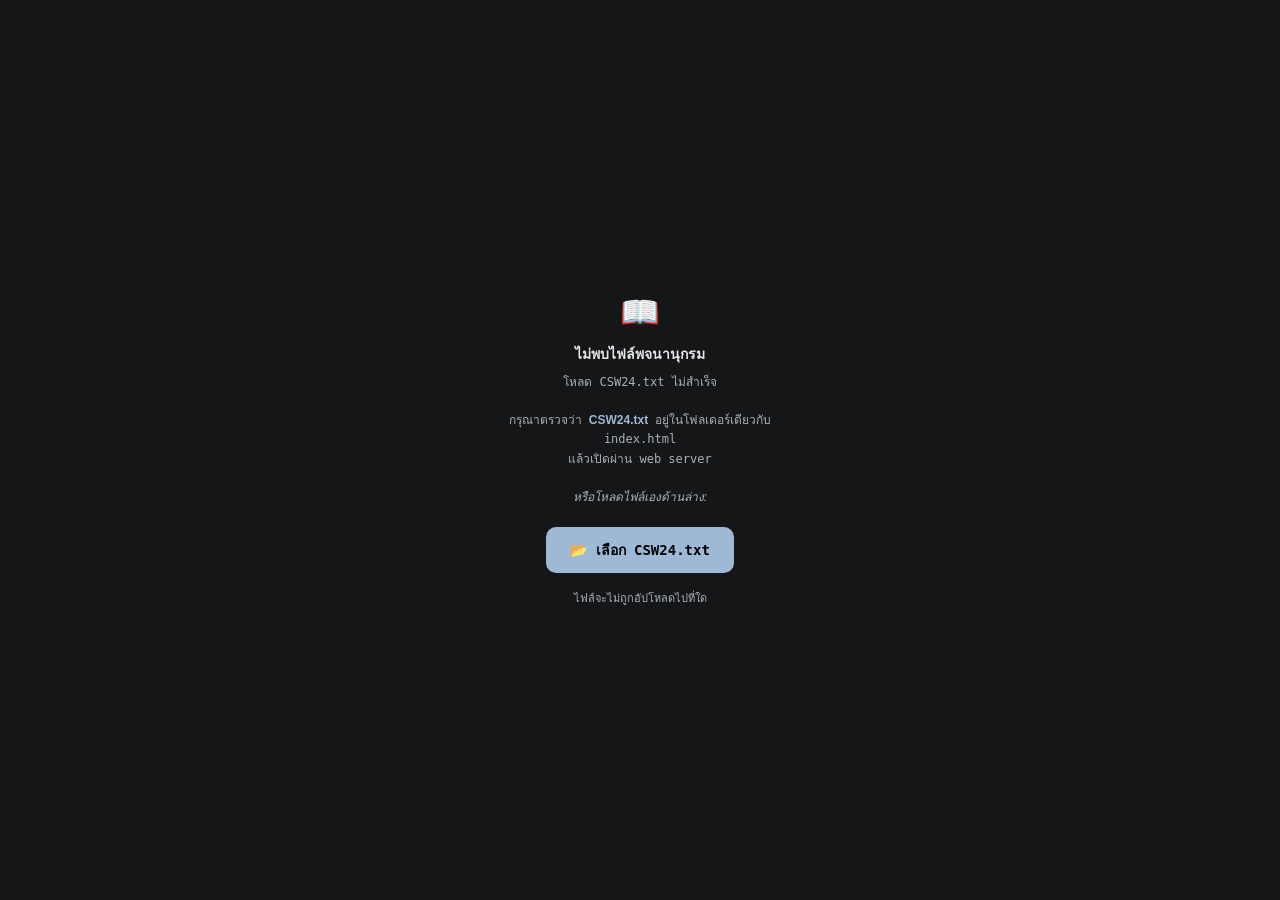
==== commit e3446514: "Add files via upload" ====
--- a/index.html
+++ b/index.html
@@ -1,2337 +1,709 @@
 <!DOCTYPE html>
-<html lang="th">
+<html lang="en">
 <head>
-<meta charset="UTF-8">
-<meta name="viewport" content="width=device-width, initial-scale=1.0">
-<title>Uthai Crossword Team — Leaderboard</title>
-<link href="https://fonts.googleapis.com/css2?family=Bebas+Neue&family=Sarabun:wght@300;400;500;600&family=JetBrains+Mono:wght@400;600&display=swap" rel="stylesheet">
-<style>
-:root {
-  --bg:#09090f; --surface:#0f1018; --card:#14161f; --border:#1e2130; --border2:#262a3c;
-  --gold:#e8c84a; --gold2:#f5db7a; --silver:#a8b0c8; --bronze:#cd7f3e;
-  --green:#3fd68a; --red:#e8506a; --blue:#5098e8; --muted:#4a5070;
-  --text:#c8cce0; --text2:#7a80a0;
-  --admin-accent:#b06cff;
-}
-*,*::before,*::after{box-sizing:border-box;margin:0;padding:0}
-html{scroll-behavior:smooth}
-body{background:var(--bg);color:var(--text);font-family:'Sarabun',sans-serif;font-size:15px;min-height:100vh;overflow-x:hidden}
-body::before{content:'';position:fixed;inset:0;background-image:linear-gradient(var(--border) 1px,transparent 1px),linear-gradient(90deg,var(--border) 1px,transparent 1px);background-size:48px 48px;opacity:.35;pointer-events:none;z-index:0}
-
-/* ── TOPBAR ── */
-.topbar{position:sticky;top:0;z-index:50;background:rgba(9,9,15,.92);backdrop-filter:blur(12px);border-bottom:1px solid var(--border);display:flex;align-items:center;gap:14px;padding:10px 20px}
-.logo{display:flex;align-items:center;gap:10px;flex-shrink:0}
-.logo-tiles{display:flex;gap:3px}
-.ltile{width:28px;height:28px;background:var(--gold);color:#0a0800;font-family:'Bebas Neue',sans-serif;font-size:16px;display:flex;align-items:center;justify-content:center;border-radius:3px;box-shadow:0 2px 0 #7a6010;position:relative;animation:tileIn .5s ease backwards}
-.ltile:nth-child(1){--i:0}.ltile:nth-child(2){--i:1}.ltile:nth-child(3){--i:2}
-.ltile{animation-delay:calc(var(--i,0)*.06s)}
-.ltile span{position:absolute;bottom:1px;right:2px;font-family:'JetBrains Mono',monospace;font-size:5px;color:#5a4000}
-@keyframes tileIn{from{opacity:0;transform:translateY(-8px)}to{opacity:1;transform:none}}
-.logo-text{font-family:'Bebas Neue',sans-serif;font-size:18px;letter-spacing:2px;color:var(--gold)}
-.logo-sub{font-size:9px;color:var(--muted);font-family:'JetBrains Mono',monospace}
-.topbar-nav{display:flex;gap:2px;margin-left:auto}
-.tnav{background:none;border:none;color:var(--text2);font-family:'Sarabun',sans-serif;font-size:13px;padding:6px 12px;border-radius:6px;cursor:pointer;transition:background .15s,color .15s;white-space:nowrap}
-.tnav:hover{background:var(--card);color:var(--text)}
-.tnav.act{background:var(--card);color:var(--gold);border:1px solid var(--border2)}
-.tnav.cwbs-link{display:flex;align-items:center;gap:6px;background:rgba(232,200,74,.07);border:1px solid rgba(232,200,74,.18);border-radius:7px;color:var(--gold);padding:5px 11px;font-family:'JetBrains Mono',monospace;font-size:11px;letter-spacing:.5px;transition:background .15s,border-color .15s,transform .1s}
-.tnav.cwbs-link:hover{background:rgba(232,200,74,.15);border-color:rgba(232,200,74,.4);transform:translateY(-1px)}
-.tnav.cwbs-link svg{width:12px;height:12px;fill:none;stroke:currentColor;stroke-width:2;flex-shrink:0}
-
-/* ── LOGIN BUTTON (topbar) ── */
-.login-trigger-btn{display:flex;align-items:center;gap:7px;background:rgba(176,108,255,.10);border:1px solid rgba(176,108,255,.25);border-radius:8px;padding:6px 13px;color:var(--admin-accent);font-family:'JetBrains Mono',monospace;font-size:12px;cursor:pointer;transition:background .15s,border-color .15s;white-space:nowrap;flex-shrink:0}
-.login-trigger-btn:hover{background:rgba(176,108,255,.20);border-color:rgba(176,108,255,.45)}
-.login-trigger-btn svg{width:14px;height:14px;stroke:currentColor;fill:none;stroke-width:2;flex-shrink:0}
-
-/* admin badge in topbar */
-.admin-badge{display:none;align-items:center;gap:6px;background:rgba(176,108,255,.12);border:1px solid rgba(176,108,255,.3);border-radius:20px;padding:4px 12px;font-size:12px;color:var(--admin-accent);font-family:'JetBrains Mono',monospace;flex-shrink:0}
-.admin-badge.show{display:flex}
-.admin-dot{width:6px;height:6px;border-radius:50%;background:var(--admin-accent);animation:pulse 2s infinite}
-@keyframes pulse{0%,100%{opacity:1}50%{opacity:.4}}
-
-/* ── LOGIN DROPDOWN ── */
-.login-dropdown-wrap{position:relative;flex-shrink:0;z-index:310}
-.login-dropdown{position:absolute;top:calc(100% + 10px);right:0;background:var(--card);border:1px solid var(--border2);border-radius:12px;padding:20px;width:280px;z-index:300;animation:dropIn .18s ease;box-shadow:0 16px 40px rgba(0,0,0,.6)}
-.login-dropdown.hidden{display:none}
-@keyframes dropIn{from{opacity:0;transform:translateY(-8px) scale(.97)}to{opacity:1;transform:none}}
-.dropdown-title{font-family:'Bebas Neue',sans-serif;font-size:17px;letter-spacing:2px;color:var(--admin-accent);margin-bottom:4px}
-.dropdown-sub{font-size:10px;color:var(--text2);font-family:'JetBrains Mono',monospace;margin-bottom:16px}
-.dropdown-tiles{display:flex;gap:3px;margin-bottom:14px}
-.dtile{width:24px;height:24px;background:var(--gold);color:#0a0800;font-family:'Bebas Neue',sans-serif;font-size:13px;display:flex;align-items:center;justify-content:center;border-radius:3px;box-shadow:0 2px 0 #7a6010}
-.dd-error{background:rgba(232,80,106,.1);border:1px solid rgba(232,80,106,.3);border-radius:6px;padding:7px 11px;font-size:12px;color:var(--red);margin-bottom:10px;display:none}
-.dd-form-row{margin-bottom:11px}
-.dd-form-row label{display:block;font-size:10px;color:var(--text2);font-family:'JetBrains Mono',monospace;text-transform:uppercase;letter-spacing:.5px;margin-bottom:5px}
-.dd-form-row input{width:100%;background:var(--surface);border:1px solid var(--border2);border-radius:6px;color:var(--text);font-family:'Sarabun',sans-serif;font-size:14px;padding:8px 11px;outline:none;transition:border-color .2s}
-.dd-form-row input:focus{border-color:var(--admin-accent)}
-.dd-login-btn{width:100%;padding:9px;font-size:13px;font-weight:600;border-radius:7px;cursor:pointer;border:none;background:var(--admin-accent);color:#fff;font-family:'Sarabun',sans-serif;transition:opacity .15s}
-.dd-login-btn:hover{opacity:.88}
-.dd-divider{display:flex;align-items:center;gap:10px;margin:12px 0;color:var(--muted);font-size:11px}
-.dd-divider::before,.dd-divider::after{content:'';flex:1;height:1px;background:var(--border)}
-.dd-skip-btn{width:100%;padding:8px;font-size:12px;background:none;border:1px solid var(--border2);border-radius:7px;color:var(--text2);font-family:'Sarabun',sans-serif;cursor:pointer;transition:background .15s,color .15s}
-.dd-skip-btn:hover{background:var(--card);color:var(--text)}
-/* overlay to close dropdown on outside click */
-
-
-/* ── PAGES ── */
-.page{display:none;padding:24px 20px;position:relative;z-index:1;max-width:900px;margin:0 auto}
-.page.active{display:block}
-
-/* ── SECTION HEAD ── */
-.sec-head{display:flex;align-items:center;justify-content:space-between;margin-bottom:18px;flex-wrap:wrap;gap:10px}
-.sec-title{font-family:'Bebas Neue',sans-serif;font-size:20px;letter-spacing:2px;color:var(--text)}
-.sec-title span{color:var(--gold)}
-
-/* ── BUTTONS ── */
-.btn{display:inline-flex;align-items:center;gap:6px;padding:8px 16px;border-radius:7px;font-family:'Sarabun',sans-serif;font-size:13px;font-weight:500;cursor:pointer;border:1px solid var(--border2);background:var(--card);color:var(--text);transition:background .15s,border-color .15s,transform .1s}
-.btn:hover{background:var(--border)}
-.btn:active{transform:scale(.97)}
-.btn.primary{background:var(--gold);color:#0a0800;border-color:var(--gold);font-weight:600}
-.btn.primary:hover{background:var(--gold2)}
-.btn.danger{background:rgba(232,80,106,.1);color:var(--red);border-color:rgba(232,80,106,.3)}
-.btn.admin-only{background:rgba(176,108,255,.1);color:var(--admin-accent);border-color:rgba(176,108,255,.3)}
-.btn.admin-only:hover{background:rgba(176,108,255,.2)}
-.btn.sm{padding:5px 11px;font-size:12px;border-radius:5px}
-.btn.icon{padding:6px 8px}
-/* hide admin-only buttons when not admin */
-.admin-only{display:none}
-body.is-admin .admin-only{display:inline-flex}
-
-/* ── LEADERBOARD TABLE ── */
-.lb-table{width:100%;border-collapse:collapse}
-.lb-table th{font-family:'JetBrains Mono',monospace;font-size:10px;text-transform:uppercase;letter-spacing:1px;color:var(--muted);padding:10px 14px;text-align:left;border-bottom:1px solid var(--border)}
-.lb-table th.r{text-align:right}
-.lb-row{border-bottom:1px solid var(--border);transition:background .15s;cursor:pointer;animation:rowIn .3s ease backwards}
-.lb-row:hover{background:rgba(255,255,255,.02)}
-@keyframes rowIn{from{opacity:0;transform:translateX(-6px)}to{opacity:1;transform:none}}
-.lb-row td{padding:12px 14px}
-.lb-row td.r{text-align:right}
-.rank-cell{font-family:'Bebas Neue',sans-serif;font-size:22px;color:var(--muted);width:48px}
-.rank-1{color:var(--gold)!important}.rank-2{color:var(--silver)!important}.rank-3{color:var(--bronze)!important}
-.player-name{font-size:14px;font-weight:500;color:var(--text)}
-.player-meta{font-size:11px;color:var(--text2);margin-top:2px;font-family:'JetBrains Mono',monospace}
-.rating-val{font-family:'JetBrains Mono',monospace;font-size:16px;font-weight:600;color:var(--text)}
-.rd-val{font-family:'JetBrains Mono',monospace;font-size:11px;color:var(--text2)}
-.wl-cell .w{color:var(--green);font-weight:600}.wl-cell .l{color:var(--red)}
-.trend-badge{display:inline-flex;align-items:center;gap:3px;font-family:'JetBrains Mono',monospace;font-size:11px;padding:3px 7px;border-radius:4px}
-.trend-badge.up{background:rgba(63,214,138,.12);color:var(--green)}
-.trend-badge.dn{background:rgba(232,80,106,.12);color:var(--red)}
-.trend-badge.eq{background:var(--card);color:var(--text2)}
-.rd-bar{width:50px;height:4px;background:var(--border2);border-radius:2px;overflow:hidden;display:inline-block;vertical-align:middle;margin-left:5px}
-.rd-fill{height:100%;border-radius:2px;background:var(--blue)}
-
-/* ── STAT CARDS ── */
-.stats-row{display:grid;grid-template-columns:repeat(2,1fr);gap:10px;margin-bottom:20px}
-@media(min-width:600px){.stats-row{grid-template-columns:repeat(4,1fr)}}
-.stat-card{background:var(--card);border:1px solid var(--border);border-radius:10px;padding:13px 15px}
-.stat-card .lbl{font-size:10px;color:var(--text2);font-family:'JetBrains Mono',monospace;text-transform:uppercase;letter-spacing:.5px;margin-bottom:5px}
-.stat-card .val{font-family:'Bebas Neue',sans-serif;font-size:30px;line-height:1;color:var(--text)}
-.stat-card .sub{font-size:11px;color:var(--text2);margin-top:3px}
-
-/* ── MODAL ── */
-.modal-overlay{position:fixed;inset:0;background:rgba(0,0,0,.78);backdrop-filter:blur(6px);z-index:200;display:flex;align-items:center;justify-content:center;padding:16px}
-.modal{background:var(--card);border:1px solid var(--border2);border-radius:14px;padding:26px;width:100%;max-width:460px;max-height:90vh;overflow-y:auto;animation:modalIn .18s ease}
-@keyframes modalIn{from{opacity:0;transform:scale(.95)}to{opacity:1;transform:none}}
-.modal-title{font-family:'Bebas Neue',sans-serif;font-size:21px;letter-spacing:2px;color:var(--gold);margin-bottom:18px}
-/* match detail */
-.md-vs{display:flex;align-items:center;gap:10px;margin-bottom:20px}
-.md-player{flex:1;min-width:0}
-.md-player-name{font-size:15px;font-weight:600;color:var(--text);white-space:nowrap;overflow:hidden;text-overflow:ellipsis}
-.md-player-sub{font-size:11px;color:var(--text2);font-family:'JetBrains Mono',monospace;margin-top:2px}
-.md-score-box{display:flex;flex-direction:column;align-items:center;gap:4px;flex-shrink:0}
-.md-score{font-family:'Bebas Neue',sans-serif;font-size:36px;letter-spacing:3px;line-height:1;display:flex;gap:8px;align-items:center}
-.md-sep{color:var(--border2);font-size:28px}
-.md-outcome{font-size:10px;letter-spacing:2px;color:var(--text2)}
-.md-stats{display:grid;grid-template-columns:1fr 1fr;gap:8px;margin-bottom:16px}
-.md-stat{background:var(--surface);border:1px solid var(--border);border-radius:8px;padding:10px 12px}
-.md-stat-label{font-size:10px;color:var(--text2);letter-spacing:1px;text-transform:uppercase;margin-bottom:4px}
-.md-stat-val{font-size:13px;color:var(--text);font-family:'JetBrains Mono',monospace;word-break:break-word}
-.md-stat.full{grid-column:1/-1}
-.md-board{width:100%;border-radius:8px;margin-bottom:16px;cursor:zoom-in;display:block}
-.md-rating-change{font-size:12px;font-family:'JetBrains Mono',monospace}
-.md-rating-change.pos{color:var(--green)}
-.md-rating-change.neg{color:var(--red)}
-.md-rating-change.neu{color:var(--text2)}
-.form-row{margin-bottom:13px}
-.form-row label{display:block;font-size:11px;color:var(--text2);font-family:'JetBrains Mono',monospace;text-transform:uppercase;letter-spacing:.5px;margin-bottom:5px}
-.form-row input,.form-row select{width:100%;background:var(--surface);border:1px solid var(--border2);border-radius:7px;color:var(--text);font-family:'Sarabun',sans-serif;font-size:14px;padding:9px 12px;outline:none;transition:border-color .2s}
-.form-row input:focus,.form-row select:focus{border-color:var(--gold)}
-.form-row select option{background:var(--card)}
-.form-grid{display:grid;grid-template-columns:1fr 1fr;gap:11px}
-.modal-actions{display:flex;gap:9px;margin-top:18px;justify-content:flex-end}
-
-/* ── GAME LOG ── */
-.game-item{background:var(--card);border:1px solid var(--border);border-radius:10px;padding:13px 15px;margin-bottom:8px;display:flex;align-items:center;gap:12px;animation:rowIn .25s ease backwards;cursor:pointer;transition:border-color .15s,background .15s}
-.game-item:hover{border-color:var(--border2);background:var(--surface)}
-.game-vs{display:flex;align-items:center;gap:8px;flex:1;min-width:0}
-.game-player{font-size:13px;font-weight:500;white-space:nowrap;overflow:hidden;text-overflow:ellipsis}
-.game-score{font-family:'JetBrains Mono',monospace;font-size:15px;font-weight:600;text-align:center;min-width:80px;flex-shrink:0}
-.game-score .sc-w{color:var(--green)}.game-score .sc-l{color:var(--red)}.game-score .sep{color:var(--muted);padding:0 3px}
-.game-meta{font-size:11px;color:var(--text2);font-family:'JetBrains Mono',monospace;margin-top:2px}
-.outcome-badge{width:30px;height:30px;border-radius:50%;font-family:'Bebas Neue',sans-serif;font-size:13px;display:flex;align-items:center;justify-content:center;flex-shrink:0}
-.outcome-badge.W{background:rgba(63,214,138,.15);color:var(--green);border:1px solid rgba(63,214,138,.3)}
-.outcome-badge.L{background:rgba(232,80,106,.15);color:var(--red);border:1px solid rgba(232,80,106,.3)}
-.outcome-badge.D{background:var(--card);color:var(--text2);border:1px solid var(--border2)}
-
-/* ── PROFILE ── */
-.profile-header{display:flex;align-items:center;gap:16px;margin-bottom:22px}
-.avatar{width:60px;height:60px;border-radius:50%;display:flex;align-items:center;justify-content:center;font-family:'Bebas Neue',sans-serif;font-size:24px;border:2px solid var(--border2);flex-shrink:0}
-.profile-name{font-family:'Bebas Neue',sans-serif;font-size:26px;letter-spacing:2px;line-height:1;color:var(--text)}
-.profile-sub{font-size:11px;color:var(--text2);font-family:'JetBrains Mono',monospace;margin-top:3px}
-.chart-wrap{position:relative;width:100%;height:150px;margin:12px 0}
-
-/* ── SEARCH ── */
-.search-wrap{position:relative;margin-bottom:14px}
-.search-wrap input{width:100%;background:var(--card);border:1px solid var(--border);border-radius:8px;color:var(--text);font-family:'Sarabun',sans-serif;font-size:14px;padding:9px 13px 9px 36px;outline:none;transition:border-color .2s}
-.search-wrap input:focus{border-color:var(--gold)}
-.search-icon{position:absolute;left:11px;top:50%;transform:translateY(-50%);color:var(--muted);font-size:15px;pointer-events:none}
-
-/* ── TOUR CARD ── */
-.tour-card{background:var(--card);border:1px solid var(--border);border-radius:10px;padding:14px 16px;margin-bottom:8px;display:flex;align-items:center;gap:12px;cursor:pointer;transition:border-color .15s}
-.tour-card:hover{border-color:var(--border2)}
-.tour-icon{width:42px;height:42px;border-radius:8px;background:rgba(232,200,74,.1);border:1px solid rgba(232,200,74,.2);display:flex;align-items:center;justify-content:center;font-size:18px;flex-shrink:0}
-.tour-name{font-size:14px;font-weight:500}
-.tour-meta{font-size:11px;color:var(--text2);font-family:'JetBrains Mono',monospace;margin-top:2px}
-
-/* ── EMPTY ── */
-.empty{text-align:center;padding:56px 20px;color:var(--text2)}
-.empty .icon{font-size:44px;margin-bottom:10px;opacity:.3}
-.empty h3{font-size:15px;font-weight:500;color:var(--text);margin-bottom:5px}
-.empty p{font-size:13px}
-
-/* ── ADMIN PANEL PAGE ── */
-.admin-section{background:rgba(176,108,255,.05);border:1px solid rgba(176,108,255,.2);border-radius:10px;padding:16px 18px;margin-bottom:14px}
-.admin-section-title{font-size:11px;font-family:'JetBrains Mono',monospace;text-transform:uppercase;letter-spacing:1px;color:var(--admin-accent);margin-bottom:12px}
-.danger-zone{background:rgba(232,80,106,.05);border:1px solid rgba(232,80,106,.2);border-radius:10px;padding:16px 18px;margin-bottom:14px}
-.danger-zone-title{font-size:11px;font-family:'JetBrains Mono',monospace;text-transform:uppercase;letter-spacing:1px;color:var(--red);margin-bottom:12px}
-.admin-action-row{display:flex;align-items:center;justify-content:space-between;padding:10px 0;border-bottom:1px solid var(--border)}
-.admin-action-row:last-child{border-bottom:none;padding-bottom:0}
-.admin-action-row .desc{font-size:13px;color:var(--text2)}
-.admin-action-row strong{color:var(--text);font-weight:500;display:block;font-size:14px;margin-bottom:2px}
-.pwd-change-row{display:grid;grid-template-columns:1fr 1fr;gap:10px;margin-bottom:10px}
-
-/* ── PENDING GAMES ── */
-.pending-banner{background:rgba(232,200,74,.07);border:1px solid rgba(232,200,74,.25);border-radius:10px;padding:12px 16px;margin-bottom:14px;display:flex;align-items:center;gap:10px;cursor:pointer;transition:background .15s}
-.pending-banner:hover{background:rgba(232,200,74,.12)}
-.pending-dot{width:8px;height:8px;border-radius:50%;background:var(--gold);flex-shrink:0;animation:pulse 2s infinite}
-.pending-banner .pb-text{flex:1;font-size:13px;color:var(--gold)}
-.pending-banner .pb-count{font-family:'Bebas Neue',sans-serif;font-size:20px;color:var(--gold);line-height:1}
-.pending-item{background:var(--card);border:1px solid rgba(232,200,74,.3);border-radius:10px;padding:13px 15px;margin-bottom:8px;animation:rowIn .25s ease backwards}
-.pending-item .pi-players{font-size:14px;font-weight:500;margin-bottom:4px}
-.pending-item .pi-meta{font-size:11px;color:var(--text2);font-family:'JetBrains Mono',monospace}
-.pending-actions{display:flex;gap:7px;margin-top:10px}
-.btn.approve{background:rgba(63,214,138,.12);color:var(--green);border-color:rgba(63,214,138,.3)}
-.btn.approve:hover{background:rgba(63,214,138,.22)}
-
-/* ── SCROLL ── */
-::-webkit-scrollbar{width:5px;height:5px}
-::-webkit-scrollbar-track{background:transparent}
-::-webkit-scrollbar-thumb{background:var(--border2);border-radius:3px}
-
-/* ── REALTIME SYNC PILL – LIVE STATE ── */
-.sync-pill.idle{
-  background:rgba(63,214,138,.13);
-  border-color:rgba(63,214,138,.35);
-  color:var(--green);
-  box-shadow:0 0 8px rgba(63,214,138,.18);
-}
-/* pulse ring on LIVE button */
-.sync-pill.idle::after{
-  content:'';
-  position:absolute;
-  inset:-3px;
-  border-radius:20px;
-  border:1.5px solid rgba(63,214,138,.35);
-  animation:liveRing 2.4s ease-out infinite;
-  pointer-events:none;
-}
-.sync-pill{position:relative}
-@keyframes liveRing{
-  0%{opacity:.7;transform:scale(1)}
-  70%{opacity:0;transform:scale(1.18)}
-  100%{opacity:0;transform:scale(1.18)}
-}
-/* refresh spin on click */
-.sync-pill.refreshing .sync-dot{
-  animation:spin .7s linear infinite!important;
-  border-radius:0;
-  background:none;
-  border:1.5px solid currentColor;
-  border-top-color:transparent;
-  width:8px;height:8px;
-}
-
-/* ── HAMBURGER BUTTON ── */
-.hamburger-btn{display:none;align-items:center;justify-content:center;width:36px;height:36px;background:none;border:1px solid var(--border2);border-radius:8px;cursor:pointer;color:var(--text2);flex-shrink:0;transition:background .15s,color .15s}
-.hamburger-btn:hover{background:var(--card);color:var(--text)}
-.hamburger-btn svg{width:18px;height:18px;stroke:currentColor;fill:none;stroke-width:2;stroke-linecap:round}
-
-/* ── MOBILE DRAWER ── */
-.drawer-overlay{display:none;position:fixed;inset:0;background:rgba(0,0,0,.6);backdrop-filter:blur(4px);z-index:400}
-.drawer-overlay.open{display:block}
-.drawer{position:fixed;top:0;left:0;bottom:0;width:280px;background:var(--surface);border-right:1px solid var(--border2);z-index:401;transform:translateX(-100%);transition:transform .25s cubic-bezier(.4,0,.2,1);display:flex;flex-direction:column;padding:0}
-.drawer.open{transform:translateX(0)}
-.drawer-header{display:flex;align-items:center;gap:10px;padding:16px;border-bottom:1px solid var(--border)}
-.drawer-logo-tiles{display:flex;gap:3px}
-.drawer-logo-text{font-family:'Bebas Neue',sans-serif;font-size:16px;letter-spacing:2px;color:var(--gold)}
-.drawer-close{margin-left:auto;width:32px;height:32px;background:none;border:1px solid var(--border2);border-radius:7px;cursor:pointer;color:var(--text2);display:flex;align-items:center;justify-content:center;font-size:16px;transition:background .15s}
-.drawer-close:hover{background:var(--card);color:var(--text)}
-.drawer-nav{flex:1;padding:12px 10px;display:flex;flex-direction:column;gap:4px;overflow-y:auto}
-.drawer-nav-item{display:flex;align-items:center;gap:10px;padding:11px 14px;border-radius:9px;background:none;border:none;color:var(--text2);font-family:'Sarabun',sans-serif;font-size:14px;cursor:pointer;width:100%;text-align:left;text-decoration:none;transition:background .15s,color .15s}
-.drawer-nav-item:hover{background:var(--card);color:var(--text)}
-.drawer-nav-item.act{background:var(--card);color:var(--gold)}
-.drawer-nav-item svg{width:18px;height:18px;stroke:currentColor;fill:none;stroke-width:1.5;stroke-linecap:round;stroke-linejoin:round;flex-shrink:0;overflow:visible}
-.drawer-nav-item.cwbs{color:var(--gold);background:rgba(232,200,74,.07);border:1px solid rgba(232,200,74,.15)}
-.drawer-nav-item.cwbs:hover{background:rgba(232,200,74,.14)}
-.drawer-nav-item.admin-item{color:var(--admin-accent);background:rgba(176,108,255,.07);border:1px solid rgba(176,108,255,.15)}
-.drawer-nav-item.admin-item:hover{background:rgba(176,108,255,.14)}
-.drawer-divider{height:1px;background:var(--border);margin:6px 0}
-.drawer-footer{padding:12px 10px;border-top:1px solid var(--border)}
-
-/* ── MOBILE ── */
-@media(max-width:600px){
-  .hamburger-btn{display:flex}
-  .topbar{padding:8px 12px;gap:8px}
-  .logo-sub{display:none}
-  .logo-tiles{display:flex}
-  .logo-text{display:none}
-  .page{padding:14px 12px}
-  /* leaderboard: hide RD & W-L columns, keep rank/name/rating/change */
-  .lb-table th:nth-child(4),.lb-row td:nth-child(4),
-  .lb-table th:nth-child(5),.lb-row td:nth-child(5){display:none}
-  .hide-mobile{display:none}
-  .login-trigger-btn span{display:none}
-  .login-trigger-btn{padding:6px 8px}
-  /* smaller rank font on mobile */
-  .rank-cell{font-size:17px;width:36px}
-  .lb-row td{padding:10px 8px}
-  .lb-table th{padding:8px 8px}
-  .player-name{font-size:13px}
-  .rating-val{font-size:14px}
-  /* trend badge compact */
-  .trend-badge{font-size:10px;padding:2px 5px}
-  /* stat cards 2 per row already, just tighten */
-  .stat-card .val{font-size:24px}
-  /* sync pill: show full label on mobile too (it's the LIVE indicator) */
-  .sync-pill span.sync-label{display:inline!important}
-  .sync-pill{font-size:9px;padding:3px 7px}
-}
-.tab-bar{display:none;position:fixed;bottom:0;left:0;right:0;z-index:50;background:rgba(9,9,15,.96);backdrop-filter:blur(12px);border-top:1px solid var(--border);padding:8px 0 env(safe-area-inset-bottom)}
-@media(max-width:600px){
-  .tab-bar{display:flex}
-  .page{padding-bottom:84px}
-  .topbar-nav{display:none}
-  .admin-badge span.label{display:none}
-  /* active tab indicator */
-  .tab-item.act::after{content:'';position:absolute;bottom:-2px;left:50%;transform:translateX(-50%);width:18px;height:2px;background:var(--gold);border-radius:1px}
-}
-.tab-item{flex:1;display:flex;flex-direction:column;align-items:center;gap:3px;padding:6px 2px;background:none;border:none;color:var(--text2);font-size:10px;font-family:'Sarabun',sans-serif;cursor:pointer;transition:color .15s;position:relative}
-.tab-item.act{color:var(--gold)}
-.tab-item svg{width:20px;height:20px;stroke:currentColor;fill:none;stroke-width:1.5;stroke-linecap:round;stroke-linejoin:round}
-
-/* ── IMAGE UPLOAD ── */
-.img-dropzone{border:2px dashed var(--border2);border-radius:10px;padding:24px 16px;text-align:center;cursor:pointer;transition:border-color .2s,background .2s;background:var(--surface);position:relative;overflow:hidden}
-.img-dropzone:hover,.img-dropzone.dragover{border-color:var(--gold);background:rgba(232,200,74,.04)}
-.img-dropzone .dz-icon{font-size:28px;margin-bottom:6px;opacity:.5}
-.img-dropzone .dz-text{font-size:12px;color:var(--text2)}
-.img-dropzone .dz-sub{font-size:10px;color:var(--muted);margin-top:3px;font-family:'JetBrains Mono',monospace}
-.img-dropzone input[type="file"]{position:absolute;inset:0;opacity:0;cursor:pointer}
-.img-preview-wrap{position:relative;margin-top:10px;display:none}
-.img-preview-wrap.has-img{display:block}
-.img-preview{width:100%;max-height:200px;object-fit:contain;border-radius:8px;border:1px solid var(--border)}
-.img-preview-remove{position:absolute;top:6px;right:6px;width:24px;height:24px;border-radius:50%;background:rgba(232,80,106,.9);color:#fff;border:none;cursor:pointer;font-size:14px;display:flex;align-items:center;justify-content:center;transition:transform .1s}
-.img-preview-remove:hover{transform:scale(1.1)}
-.upload-progress{margin-top:8px;display:none;align-items:center;gap:8px}
-.upload-progress.show{display:flex}
-.upload-spinner{width:16px;height:16px;border:2px solid var(--border2);border-top-color:var(--gold);border-radius:50%;animation:spin .6s linear infinite}
-@keyframes spin{to{transform:rotate(360deg)}}
-.upload-progress .up-text{font-size:11px;color:var(--gold);font-family:'JetBrains Mono',monospace}
-
-/* ── LIGHTBOX ── */
-.lightbox-overlay{position:fixed;inset:0;background:rgba(0,0,0,.92);backdrop-filter:blur(8px);z-index:500;display:flex;align-items:center;justify-content:center;padding:20px;cursor:zoom-out;animation:fadeIn .2s ease}
-@keyframes fadeIn{from{opacity:0}to{opacity:1}}
-.lightbox-overlay img{max-width:95vw;max-height:90vh;object-fit:contain;border-radius:8px;box-shadow:0 20px 60px rgba(0,0,0,.5);animation:lbIn .25s ease;cursor:default}
-@keyframes lbIn{from{opacity:0;transform:scale(.92)}to{opacity:1;transform:none}}
-.lightbox-close{position:fixed;top:16px;right:16px;width:36px;height:36px;border-radius:50%;background:rgba(255,255,255,.1);color:#fff;border:none;cursor:pointer;font-size:20px;display:flex;align-items:center;justify-content:center;z-index:501;transition:background .15s}
-.lightbox-close:hover{background:rgba(255,255,255,.25)}
-
-/* ── BOARD THUMBNAIL ── */
-.board-thumb{width:40px;height:40px;border-radius:6px;object-fit:cover;border:1px solid var(--border2);cursor:pointer;transition:transform .15s,border-color .15s;flex-shrink:0}
-.board-thumb:hover{transform:scale(1.15);border-color:var(--gold)}
-.board-thumb-sm{width:32px;height:32px;border-radius:5px;object-fit:cover;border:1px solid var(--border2);cursor:pointer;transition:transform .15s;flex-shrink:0}
-.board-thumb-sm:hover{transform:scale(1.1)}
-
-/* ── CLOUD SETTINGS ── */
-.cloud-section{background:rgba(80,152,232,.05);border:1px solid rgba(80,152,232,.2);border-radius:10px;padding:16px 18px;margin-bottom:14px}
-.cloud-section-title{font-size:11px;font-family:'JetBrains Mono',monospace;text-transform:uppercase;letter-spacing:1px;color:var(--blue);margin-bottom:12px;display:flex;align-items:center;gap:6px}
-.cloud-status{display:inline-flex;align-items:center;gap:5px;font-size:10px;font-family:'JetBrains Mono',monospace;padding:3px 8px;border-radius:4px;margin-left:auto}
-.cloud-status.ok{background:rgba(63,214,138,.1);color:var(--green)}
-.cloud-status.err{background:rgba(232,80,106,.1);color:var(--red)}
-.cloud-status.loading{background:rgba(232,200,74,.1);color:var(--gold)}
-.cloud-status-dot{width:6px;height:6px;border-radius:50%;background:currentColor}
-.api-key-input{width:100%;background:var(--surface);border:1px solid var(--border2);border-radius:6px;color:var(--text);font-family:'JetBrains Mono',monospace;font-size:12px;padding:8px 11px;outline:none;transition:border-color .2s}
-.api-key-input:focus{border-color:var(--blue)}
-.api-key-input::placeholder{color:var(--muted)}
-.cloud-btn-row{display:flex;gap:8px;margin-top:12px;flex-wrap:wrap}
-
-/* ── REALTIME SYNC INDICATOR ── */
-.sync-pill{display:inline-flex;align-items:center;gap:5px;font-family:'JetBrains Mono',monospace;font-size:10px;padding:4px 9px;border-radius:20px;border:1px solid transparent;transition:all .3s;flex-shrink:0;white-space:nowrap;cursor:pointer;position:relative}
-.sync-pill.syncing{background:rgba(232,200,74,.08);border-color:rgba(232,200,74,.2);color:var(--gold)}
-.sync-pill.err{background:rgba(232,80,106,.08);border-color:rgba(232,80,106,.2);color:var(--red)}
-.sync-pill.offline{background:var(--card);border-color:var(--border);color:var(--muted)}
-.sync-dot{width:5px;height:5px;border-radius:50%;background:currentColor;flex-shrink:0}
-.sync-pill.idle .sync-dot{animation:pulse 3s infinite}
-.sync-pill.syncing .sync-dot{animation:spin .8s linear infinite;border-radius:0;clip-path:none;background:none;border:1.5px solid currentColor;border-top-color:transparent;width:7px;height:7px}
-</style>
+  <meta charset="UTF-8">
+  <meta name="viewport" content="width=device-width, initial-scale=1.0, viewport-fit=cover">
+  <meta name="apple-mobile-web-app-capable" content="yes">
+  <meta name="apple-mobile-web-app-status-bar-style" content="black-translucent">
+  <meta name="apple-mobile-web-app-title" content="Zyzzylu">
+  <meta name="theme-color" content="#141618">
+  <link rel="manifest" href="manifest.json">
+  <link rel="apple-touch-icon" href="icons/icon-192.png">
+  <title>Zyzzylu</title>
+  <style>
+    :root {
+      --bg: #141618; --surface: #1B1E22; --surface2: #22262B;
+      --border: #343A42; --accent: #9EB9D6; --danger: #DCA0A5;
+      --orange: #C8B69A; --text: #E4E6E8; --text2: #AAB0B7;
+    }
+    * { margin:0; padding:0; box-sizing:border-box; font-family:'Inter',sans-serif; -webkit-tap-highlight-color:transparent; }
+    body { background:var(--bg); color:var(--text); min-height:100vh; padding-bottom:90px; }
+    .mono { font-family:'JetBrains Mono',monospace; }
+    mark { background:#FFE600; color:#000; border-radius:2px; padding:0 1px; font-weight:700; }
+
+    #loadingScreen { position:fixed; inset:0; background:var(--bg); z-index:9999; display:flex; flex-direction:column; justify-content:center; align-items:center; gap:16px; }
+    .spinner { width:42px; height:42px; border:4px solid var(--surface); border-top-color:var(--accent); border-radius:50%; animation:spin .8s linear infinite; }
+    @keyframes spin { to { transform:rotate(360deg); } }
+
+    header { position:sticky; top:0; z-index:100; background:rgba(0,0,0,.85); backdrop-filter:blur(20px); border-bottom:1px solid var(--border); padding:16px; display:flex; justify-content:flex-end; }
+    nav.bottom-nav { position:fixed; bottom:0; left:0; right:0; height:68px; background:var(--surface); border-top:1px solid var(--border); display:flex; z-index:1000; padding-bottom:env(safe-area-inset-bottom); }
+    .nav-item { flex:1; display:flex; flex-direction:column; justify-content:center; align-items:center; gap:4px; font-size:10px; font-weight:600; color:var(--text2); border:none; background:none; cursor:pointer; }
+    .nav-item.active { color:var(--accent); }
+    main { padding:16px; max-width:650px; margin:0 auto; }
+    .section { display:none; }
+    .section.active { display:block; }
+
+    .capsule-wrapper { width:100%; background:var(--surface); border:1px solid var(--border); border-radius:30px; padding:4px; display:flex; margin-bottom:14px; }
+    .capsule-btn { flex:1; background:none; border:none; color:var(--text2); font-size:13px; font-weight:600; padding:8px 0; cursor:pointer; border-radius:25px; transition:.2s; text-align:center; }
+    .capsule-btn.active { background:var(--text); color:var(--bg); }
+
+    .search-box { display:flex; width:100%; background:var(--surface); border:1px solid var(--border); border-radius:12px; padding:4px 8px; align-items:center; margin-bottom:14px; }
+    .search-box input { flex:1; background:transparent; border:none; outline:none; color:var(--text); font-size:16px; padding:10px 12px; text-transform:uppercase; }
+    .search-btn { width:34px; height:34px; border-radius:8px; background:var(--surface2); border:none; color:var(--text); cursor:pointer; }
+    .drawer { height:0; overflow:hidden; transition:.25s ease-in-out; background:var(--surface); border-radius:12px; }
+    .drawer.open { height:auto; padding:14px; border:1px solid var(--border); margin-bottom:14px; }
+    .f-row { display:flex; gap:8px; margin-bottom:10px; align-items:center; }
+    .f-stack { max-height:150px; overflow-y:auto; display:flex; flex-direction:column; gap:6px; }
+    .f-item { display:flex; align-items:center; justify-content:space-between; background:var(--surface2); border:1px solid var(--border); padding:6px 12px; border-radius:8px; font-size:13px; }
+    .btn { background:var(--surface); border:1px solid var(--border); color:var(--text); padding:10px 16px; border-radius:8px; cursor:pointer; font-size:13px; font-weight:500; }
+    .btn-p { background:var(--accent); border:none; color:var(--text); font-weight:700; }
+    .btn-not { padding:4px 8px; font-size:11px; font-weight:700; border:1px solid var(--border); background:none; color:var(--text2); border-radius:4px; cursor:pointer; }
+    .btn-not.active { color:var(--danger); border-color:var(--danger); background:rgba(255,59,48,.1); }
+    .input-field { width:100%; padding:14px; background:var(--surface2); border:1px solid var(--border); border-radius:8px; color:var(--text); font-size:15px; outline:none; }
+    @keyframes shake { 0%,100%{transform:translateX(0)} 20%{transform:translateX(-6px)} 40%{transform:translateX(6px)} 60%{transform:translateX(-4px)} 80%{transform:translateX(4px)} }
+    .shake-input { animation:shake .35s ease-in-out; border-color:var(--danger)!important; }
+    .card { background:var(--surface); border:1px solid var(--border); border-radius:14px; padding:18px; position:relative; }
+
+    .item-row { border-bottom:1px solid rgba(58,58,60,.5); padding:12px 4px; display:flex; justify-content:space-between; align-items:center; gap:12px; }
+    .hook-box { color:var(--text2); font-size:12px; padding:2px 4px; background:rgba(44,44,46,.5); border-radius:4px; max-width:100px; overflow:hidden; text-overflow:ellipsis; white-space:nowrap; }
+    .word-core { font-weight:700; color:var(--text); cursor:pointer; font-size:20px; letter-spacing:.5px; }
+    .word-core:hover { color:var(--accent); }
+    .dot-indicator { color:var(--danger); font-weight:700; margin:0 1px; font-size:16px; }
+    .score-badge { font-size:14px; font-weight:700; color:var(--orange); }
+
+    .q-clean-layout { display:flex; flex-direction:column; gap:16px; }
+    .quiz-history-pane { max-height:200px; overflow-y:auto; display:flex; flex-direction:column; gap:6px; background:rgba(0,0,0,.3); padding:10px; border-radius:8px; border:1px solid var(--border); }
+    .quiz-tile { width:44px; height:44px; background:var(--surface2); border:1px solid var(--border); border-radius:8px; display:flex; justify-content:center; align-items:center; font-family:'JetBrains Mono',monospace; font-size:22px; font-weight:700; color:var(--text); box-shadow:0 4px 6px rgba(0,0,0,.2); transition:transform .2s,background-color .2s; }
+    .quiz-tile:hover { transform:scale(1.08); background-color:var(--border); }
+
+    .judge-overlay { position:fixed; inset:0; background:rgba(0,0,0,.95); z-index:5000; display:none; flex-direction:column; justify-content:center; align-items:center; padding:24px; text-align:center; cursor:pointer; }
+    .judge-overlay.open { display:flex; }
+    .judge-symbol { font-size:96px; font-weight:bold; margin-bottom:10px; line-height:1; }
+    .judge-status-text { font-size:32px; font-weight:800; text-transform:uppercase; margin-bottom:24px; }
+    .judge-sub-list { font-size:14px; color:var(--text2); max-width:80%; overflow-y:auto; max-height:30vh; }
+
+    .toast { position:fixed; bottom:84px; left:50%; transform:translateX(-50%); background:var(--surface2); border:1px solid var(--border); color:var(--text); padding:12px 20px; border-radius:10px; font-size:13px; font-weight:600; opacity:0; transition:.2s; pointer-events:none; z-index:9999; }
+    .toast.show { opacity:1; }
+    .modal-overlay { position:fixed; inset:0; background:rgba(0,0,0,.85); backdrop-filter:blur(10px); z-index:2000; display:none; justify-content:center; align-items:center; padding:16px; }
+    .modal-overlay.open { display:flex; }
+    .modal-card { background:var(--surface); border:1px solid var(--border); border-radius:16px; width:100%; max-width:480px; overflow:hidden; }
+    .modal-header { padding:20px; background:var(--surface2); border-bottom:1px solid var(--border); display:flex; justify-content:space-between; }
+    .modal-body { padding:20px; display:flex; flex-direction:column; gap:16px; max-height:55vh; overflow-y:auto; }
+    .modal-footer { padding:14px 16px; background:var(--surface2); border-top:1px solid var(--border); display:flex; justify-content:space-between; align-items:center; }
+    .info-label { font-size:11px; color:var(--text2); text-transform:uppercase; font-weight:700; margin-bottom:4px; }
+    .info-val { font-size:14px; color:var(--text); }
+    .info-grid { display:grid; grid-template-columns:1fr 1fr; gap:12px; }
+
+    /* Calculator */
+    .calc-key { background:var(--surface2); border:1px solid var(--border); color:var(--text);
+                font-size:20px; font-weight:600; padding:18px 0; border-radius:10px;
+                cursor:pointer; font-family:'Inter',sans-serif; transition:.12s;
+                -webkit-tap-highlight-color:transparent; }
+    .calc-key:active { transform:scale(.94); opacity:.8; }
+    .calc-fn  { background:var(--surface); color:var(--text2); }
+    .calc-op  { color:var(--orange); border-color:rgba(255,149,0,.35); }
+    .calc-eq  { background:var(--accent); color:#000; border:none; }
+    .clock-board { display:grid; grid-template-columns:minmax(0,1fr) auto minmax(0,1fr); gap:10px; align-items:stretch; width:100%; }
+    .clock-side { width:100%; min-width:0; min-height:220px; border:1px solid var(--border); border-radius:16px; background:var(--surface); color:var(--text); display:flex; flex-direction:column; justify-content:center; align-items:center; gap:12px; cursor:pointer; transition:.18s; }
+    .clock-side:hover, .clock-side.active { border-color:var(--accent); background:var(--surface2); }
+    .clock-side.active { box-shadow:0 0 0 2px color-mix(in srgb, var(--accent) 35%, transparent); }
+    .clock-side.overtime .clock-display { color:var(--danger); }
+    .clock-player-label { color:var(--text2); font-size:11px; font-weight:700; letter-spacing:1.5px; }
+    .clock-display { font-size:clamp(30px,8vw,56px); font-weight:800; letter-spacing:-2px; }
+    .clock-controls { display:flex; flex-direction:column; gap:7px; justify-content:center; min-width:126px; }
+    .clock-modal { position:fixed; inset:0; z-index:2500; display:flex; align-items:center; justify-content:center; padding:18px; background:rgba(0,0,0,.76); backdrop-filter:blur(8px); }
+    .clock-modal[hidden] { display:none; }
+    .clock-modal-card { width:min(100%,460px); background:var(--surface); border:1px solid var(--border); border-radius:16px; padding:18px; box-shadow:0 18px 55px rgba(0,0,0,.45); }
+    .clock-setting-grid { display:grid; grid-template-columns:1fr 1fr; gap:10px; margin-top:15px; }
+    .clock-time-pair { display:grid; grid-template-columns:1fr 1fr; gap:7px; margin-top:6px; }
+    .clock-time-pair .input-field { text-align:center; }
+    .clock-modal-actions { display:flex; flex-wrap:wrap; gap:7px; justify-content:flex-end; margin-top:16px; }
+    /* Phone portrait: wide top/bottom touch zones, controls in the middle. */
+    @media (max-width:560px) and (orientation:portrait) {
+      .clock-board { grid-template-columns:1fr; gap:8px; }
+      .clock-side { min-height:clamp(180px, 30vh, 300px); }
+      #clockSide0 .clock-player-label,
+      #clockSide0 .clock-display { transform:rotate(180deg); }
+      .clock-controls { grid-column:auto; grid-row:auto; min-width:0; flex-direction:row; flex-wrap:wrap; justify-content:stretch; }
+      .clock-controls .btn { flex:1 1 0; min-height:48px; padding:10px 8px; }
+    }
+    /* Tablet/landscape keeps the three-column chess-clock layout. */
+    @media (min-width:561px) and (orientation:landscape) {
+      .clock-side { min-height:clamp(240px, 48vh, 520px); }
+      .clock-controls .btn { width:100%; }
+    }
+    @media (max-width:560px) { .clock-setting-grid { grid-template-columns:1fr; } .clock-modal-actions { justify-content:stretch; } .clock-modal-actions .btn { flex:1 1 45%; } }
+  </style>
+  <link rel="stylesheet" href="styles.css?v=12">
 </head>
 <body>
 
-<!-- ══ TOPBAR ══ -->
-<header class="topbar">
-  <!-- hamburger (mobile only) -->
-  <button class="hamburger-btn" onclick="openDrawer()" aria-label="เมนู">
-    <svg viewBox="0 0 24 24"><line x1="3" y1="6" x2="21" y2="6"/><line x1="3" y1="12" x2="21" y2="12"/><line x1="3" y1="18" x2="21" y2="18"/></svg>
-  </button>
-  <div class="logo">
-    <div class="logo-tiles">
-      <div class="ltile" style="--i:0">U<span>1</span></div>
-      <div class="ltile" style="--i:1">T<span>1</span></div>
-      <div class="ltile" style="--i:2">H<span>4</span></div>
-      <div class="ltile" style="--i:3">A<span>1</span></div>
-      <div class="ltile" style="--i:4">I<span>1</span></div>
-    </div>
-    <div>
-      <div class="logo-text">CROSSWORD TEAM</div>
-      <div class="logo-sub">LEADERBOARD · GLICKO-2</div>
+  <a class="skip-link" href="#mainContent">Skip to main content</a>
+
+  <div id="loadingScreen" role="status" aria-live="polite">
+    <div class="spinner"></div>
+    <!-- id="loadingStatus" is used by core.js to show download progress -->
+    <div class="mono" id="loadingStatus">โหลดอยู่รอก่อนนน อย่าพึ่งรีบบบบบบ…</div>
+  </div>
+
+  <header class="dictionary-status" aria-live="polite">
+    <span class="status-dot" aria-hidden="true"></span>
+    <span class="status-copy">
+      <span class="status-label">Dictionary</span>
+      <span class="mono" id="wCnt">0 words</span>
+    </span>
+  </header>
+
+  <nav class="bottom-nav" aria-label="Primary">
+    <button type="button" class="nav-item active" id="nb-0" aria-controls="t0" aria-current="page" onclick="tab(0, this)"><span class="nav-glyph" aria-hidden="true">Aa</span><span>Search</span></button>
+    <button type="button" class="nav-item" id="nb-1" aria-controls="t1" aria-current="false" onclick="tab(1, this)"><span class="nav-glyph" aria-hidden="true">?</span><span>Quiz</span></button>
+    <button type="button" class="nav-item" id="nb-2" aria-controls="t2" aria-current="false" onclick="tab(2, this)"><span class="nav-glyph" aria-hidden="true">✓</span><span>Judge</span></button>
+    <button type="button" class="nav-item" id="nb-3" aria-controls="t3" aria-current="false" onclick="tab(3, this)"><span class="nav-glyph" aria-hidden="true">±</span><span>Calc</span></button>
+    <button type="button" class="nav-item" id="nb-4" aria-controls="t4" aria-current="false" onclick="tab(4, this)"><span class="nav-glyph" aria-hidden="true">◷</span><span>Clock</span></button>
+  </nav>
+
+  <main id="mainContent" tabindex="-1">
+    <!-- ── SEARCH ─────────────────────────────────────────────────── -->
+    <section class="section active" id="t0" aria-labelledby="searchTitle" aria-hidden="false">
+      <div class="section-heading">
+        <p class="eyebrow">Word search</p>
+      </div>
+      <div class="capsule-wrapper mono" role="group" aria-label="Search mode">
+        <button type="button" class="capsule-btn active" id="sm-subanagram" aria-pressed="true" onclick="setSearchMode('subanagram')">Subanagram</button>
+        <button type="button" class="capsule-btn" id="sm-anagram" aria-pressed="false" onclick="setSearchMode('anagram')">Anagram</button>
+        <button type="button" class="capsule-btn" id="sm-pattern" aria-pressed="false" onclick="setSearchMode('pattern')">Pattern</button>
+      </div>
+      <label class="field-label" for="sInp">Rack or pattern</label>
+      <div class="search-box">
+        <input class="mono" id="sInp" type="text" autocomplete="off" aria-describedby="searchHint" placeholder="Enter letters (use . for blanks)…" onkeydown="if(event.key==='Enter')search()">
+        <button type="button" class="search-btn" id="sBtn" aria-label="Search words" title="Search words" onclick="search()">→</button>
+      </div>
+      <p class="field-hint" id="searchHint">Use a full stop for a blank tile. Pattern mode also accepts * for any number of letters.</p>
+      <button type="button" class="btn filter-toggle" aria-expanded="false" aria-controls="sDrw" onclick="toggleSearchFilters(this)">
+        <span>Advanced filters</span><span class="toggle-mark" aria-hidden="true">+</span>
+      </button>
+      <div class="drawer" id="sDrw" aria-hidden="true">
+        <div class="f-row">
+          <label class="sr-only" for="sFType">Filter type</label>
+          <select class="input-field" id="sFType">
+            <option value="length">Length Range</option>
+            <option value="point_value">Point Value Range</option>
+            <option value="num_vowels">Number of Vowels</option>
+            <option value="begins">Begins With</option>
+            <option value="ends">Ends With</option>
+            <option value="probability_order">Probability Order</option>
+            <option value="limit_probability_order">Limit by Probability Order</option>
+          </select>
+          <button type="button" class="btn btn-p" onclick="addFilter('S')">Add filter</button>
+        </div>
+        <div class="f-stack" id="sStack"></div>
+      </div>
+      <div id="sRes"></div>
+    </section>
+
+    <!-- ── QUIZ ──────────────────────────────────────────────────── -->
+    <section class="section" id="t1" aria-labelledby="quizTitle" aria-hidden="true">
+      <div class="section-heading">
+        <p class="eyebrow">Practice</p>
+      </div>
+      <div class="card" id="qBox">
+        <div id="qSettingsPane">
+          <div class="settings-heading">
+            <div>
+              <h2>Quiz settings</h2>
+              <p>Build a focused set or use the whole dictionary.</p>
+            </div>
+            <button type="button" class="btn quiet-action" onclick="document.getElementById('fInp').click()">Load .zzq</button>
+          </div>
+          <div class="f-row filter-builder">
+            <label class="sr-only" for="qFType">Quiz filter type</label>
+            <select class="input-field" id="qFType">
+              <option value="length">Length Range</option>
+              <option value="point_value">Point Value Range</option>
+              <option value="num_vowels">Number of Vowels</option>
+              <option value="includes">Includes Letters</option>
+              <option value="begins">Begins With</option>
+              <option value="ends">Ends With</option>
+              <option value="anagram_match">Anagram Match</option>
+              <option value="subanagram_match">Subanagram Match</option>
+              <option value="pattern_match">Pattern Match</option>
+              <option value="probability_order">Probability Order</option>
+              <option value="limit_probability_order">Limit by Probability Order</option>
+            </select>
+            <button type="button" class="btn" onclick="addFilter('Q')">Add filter</button>
+          </div>
+          <div class="f-stack quiz-filter-stack" id="qStack"></div>
+          <div class="parameter-grid">
+            <div class="field-group">
+              <label class="field-label" for="qTypeSelect">Quiz type</label>
+              <select class="input-field" id="qTypeSelect">
+                <option value="0">Anagrams</option>
+                <option value="1">Anagrams with Hooks</option>
+                <option value="2">Build Quiz</option>
+              </select>
+            </div>
+            <div class="field-group">
+              <label class="field-label" for="qOrderSelect">Question order</label>
+              <select class="input-field" id="qOrderSelect">
+                <option value="1">Random</option>
+                <option value="0">Alphabetical</option>
+                <option value="2">Probability</option>
+              </select>
+            </div>
+          </div>
+          <div class="field-group timer-field">
+            <label class="field-label" for="qTimerSelect">Timer</label>
+            <select class="input-field" id="qTimerSelect">
+              <option value="0">No timer (Unlimited)</option>
+              <option value="15">15 seconds per question</option>
+              <option value="30">30 seconds per question</option>
+              <option value="60">60 seconds per question</option>
+              <option value="120">120 seconds per question</option>
+            </select>
+          </div>
+          <button type="button" class="btn btn-p primary-action" id="qStartBtn" aria-describedby="qReadyHint" disabled onclick="startQuiz()">Start quiz</button>
+          <p class="field-hint" id="qReadyHint">The quiz engine becomes available as soon as the dictionary is ready.</p>
+        </div>
+        <div id="qEnginePane" style="display:none;"></div>
+      </div>
+    </section>
+
+    <!-- ── JUDGE ─────────────────────────────────────────────────── -->
+    <section class="section" id="t2" aria-labelledby="judgeTitle" aria-hidden="true">
+      <div class="section-heading">
+        <p class="eyebrow">Word judge</p>
+      </div>
+      <div class="card judge-card">
+        <label class="field-label" for="cInp">Words to check</label>
+        <div class="judge-entry">
+          <input type="text" id="cInp" class="input-field mono" autocomplete="off"
+            placeholder="Enter words…"
+            onkeydown="if(event.key==='Enter')chkChal()">
+          <button type="button" class="btn btn-p" onclick="chkChal()">Check words</button>
+        </div>
+      </div>
+    </section>
+
+    <!-- ── CALCULATOR ──────────────────────────────────────────────────── -->
+    <section class="section" id="t3" aria-labelledby="calcTitle" aria-hidden="true">
+      <div class="section-heading">
+        <p class="eyebrow">Calculator</p>
+      </div>
+      <!-- Display -->
+      <div class="card calc-display-card">
+        <div id="calcExpr" style="min-height:28px;padding:12px 16px 4px;font-family:'JetBrains Mono',monospace;
+             font-size:13px;color:var(--text2);text-align:right;word-break:break-all;"></div>
+        <div id="calcDisplay" style="padding:4px 16px 16px;font-family:'JetBrains Mono',monospace;
+             font-size:36px;font-weight:700;text-align:right;color:var(--text);word-break:break-all;">0</div>
+      </div>
+
+      <!-- Keypad -->
+      <div class="calc-grid" aria-label="Calculator keypad">
+        <button class="calc-key calc-fn" onclick="calcFn('C')">C</button>
+        <button class="calc-key calc-fn" onclick="calcFn('⌫')" style="font-size:20px;">⌫</button>
+        <button class="calc-key calc-fn" onclick="calcFn('%')">%</button>
+        <button class="calc-key calc-op" onclick="calcFn('/')">÷</button>
+
+        <button class="calc-key" onclick="calcFn('7')">7</button>
+        <button class="calc-key" onclick="calcFn('8')">8</button>
+        <button class="calc-key" onclick="calcFn('9')">9</button>
+        <button class="calc-key calc-op" onclick="calcFn('*')">×</button>
+
+        <button class="calc-key" onclick="calcFn('4')">4</button>
+        <button class="calc-key" onclick="calcFn('5')">5</button>
+        <button class="calc-key" onclick="calcFn('6')">6</button>
+        <button class="calc-key calc-op" onclick="calcFn('-')">−</button>
+
+        <button class="calc-key" onclick="calcFn('1')">1</button>
+        <button class="calc-key" onclick="calcFn('2')">2</button>
+        <button class="calc-key" onclick="calcFn('3')">3</button>
+        <button class="calc-key calc-op" onclick="calcFn('+')">+</button>
+
+        <button class="calc-key" onclick="calcFn('+/-')" style="font-size:16px;">+/−</button>
+        <button class="calc-key" onclick="calcFn('0')">0</button>
+        <button class="calc-key" onclick="calcFn('.')">.</button>
+        <button class="calc-key calc-eq" onclick="calcFn('=')">=</button>
+      </div>
+
+      <!-- History -->
+      <div class="section-toolbar compact-toolbar">
+        <h2>History</h2>
+        <button type="button" class="btn destructive-action"
+                onclick="calcClearHistory()">Clear</button>
+      </div>
+      <div id="calcHistory" class="calc-history"></div>
+    </section>
+
+    <!-- ── CHESS CLOCK ───────────────────────────────────────────────── -->
+    <section class="section" id="t4" aria-label="Two-sided timer" aria-hidden="true">
+      <div class="clock-board" id="clockBoard">
+        <button type="button" class="clock-side" id="clockSide0" onclick="clockPressSide(0)" aria-label="Start player one clock">
+          <span class="clock-player-label">PLAYER 1</span>
+          <span class="clock-display mono" id="clockDisplay0">25:00</span>
+        </button>
+        <div class="clock-controls" aria-label="Clock controls">
+          <button type="button" class="btn" id="clockPauseBtn" onclick="clockTogglePause()">หยุดเวลา</button>
+          <button type="button" class="btn" onclick="clockToggleSettings()">ตั้งค่าเวลา</button>
+          <button type="button" class="btn destructive-action" onclick="clockReset()">รีเซ็ตเวลา</button>
+        </div>
+        <button type="button" class="clock-side" id="clockSide1" onclick="clockPressSide(1)" aria-label="Start player two clock">
+          <span class="clock-player-label">PLAYER 2</span>
+          <span class="clock-display mono" id="clockDisplay1">25:00</span>
+        </button>
+      </div>
+    </section>
+  </main>
+
+  <div class="clock-modal" id="clockSettings" role="dialog" aria-modal="true" aria-labelledby="clockSettingsTitle" hidden>
+    <div class="clock-modal-card">
+      <div class="section-toolbar compact-toolbar">
+        <h2 id="clockSettingsTitle">ตั้งเวลา</h2>
+        <button type="button" class="btn" onclick="clockToggleSettings()" aria-label="Close clock settings">ปิด</button>
+      </div>
+      <p class="field-hint">ตั้งเวลาเริ่มต้นแยกทั้งสองฝั่ง แล้วกดใช้เวลา</p>
+      <div class="clock-setting-grid">
+        <label class="field-label">PLAYER 1
+          <span class="clock-time-pair">
+            <input class="input-field mono" id="clockMinutes0" aria-label="Player 1 minutes" type="number" min="0" max="180" step="1" value="25" inputmode="numeric">
+            <input class="input-field mono" id="clockSeconds0" aria-label="Player 1 seconds" type="number" min="0" max="59" step="1" value="0" inputmode="numeric">
+          </span>
+          <span class="field-hint">นาที : วินาที</span>
+        </label>
+        <label class="field-label">PLAYER 2
+          <span class="clock-time-pair">
+            <input class="input-field mono" id="clockMinutes1" aria-label="Player 2 minutes" type="number" min="0" max="180" step="1" value="25" inputmode="numeric">
+            <input class="input-field mono" id="clockSeconds1" aria-label="Player 2 seconds" type="number" min="0" max="59" step="1" value="0" inputmode="numeric">
+          </span>
+          <span class="field-hint">นาที : วินาที</span>
+        </label>
+      </div>
+      <div class="clock-modal-actions">
+        <button type="button" class="btn" onclick="clockAdjust(-1)" aria-label="Decrease both times">− 1 นาทีทั้งคู่</button>
+        <button type="button" class="btn" onclick="clockAdjust(1)" aria-label="Increase both times">+ 1 นาทีทั้งคู่</button>
+        <button type="button" class="btn btn-p" onclick="clockApplySettings()">ใช้เวลานี้</button>
+      </div>
     </div>
   </div>
-  <nav class="topbar-nav">
-    <button class="tnav act" onclick="nav('leaderboard',this)">อันดับ</button>
-    <button class="tnav" onclick="nav('players',this)">ผู้เล่น</button>
-    <button class="tnav" onclick="nav('games',this)">เกม</button>
-    <button class="tnav" onclick="nav('tournaments',this)" style="display:none">ทัวร์นาเมนต์</button>
-    <button class="tnav admin-only" onclick="nav('admin',this)" style="color:var(--admin-accent);border-color:transparent">⚙ Admin</button>
-    <a href="https://kata113.github.io/CWBS/" target="_blank" class="tnav cwbs-link" title="เปิด Crossword Bonus Summary">
-      <svg viewBox="0 0 24 24"><rect x="3" y="3" width="7" height="7" rx="1"/><rect x="14" y="3" width="7" height="7" rx="1"/><rect x="3" y="14" width="7" height="7" rx="1"/><rect x="14" y="14" width="7" height="7" rx="1"/></svg>
-      CWBS
-      <svg viewBox="0 0 24 24" style="width:9px;height:9px;opacity:.6"><path d="M18 13v6a2 2 0 01-2 2H5a2 2 0 01-2-2V8a2 2 0 012-2h6M15 3h6v6M10 14L21 3" stroke-linecap="round" stroke-linejoin="round"/></svg>
-    </a>
-    <a href="https://kata113.github.io/Zyzzylu" target="_blank" class="tnav cwbs-link" title="เปิด Zyzzylu" style="background:rgba(63,214,138,.07);border-color:rgba(63,214,138,.18);color:var(--green)">
-      <svg viewBox="0 0 24 24" style="stroke:currentColor;fill:none;stroke-width:2;stroke-linecap:round;stroke-linejoin:round"><path d="M18 6L6 18M6 6l12 12"/></svg>
-      ZZZ
-      <svg viewBox="0 0 24 24" style="width:9px;height:9px;opacity:.6"><path d="M18 13v6a2 2 0 01-2 2H5a2 2 0 01-2-2V8a2 2 0 012-2h6M15 3h6v6M10 14L21 3" stroke-linecap="round" stroke-linejoin="round"/></svg>
-    </a>
-  </nav>
-
-  <!-- admin badge (shown when logged in) -->
-  <div class="admin-badge" id="adminBadge">
-    <span class="admin-dot"></span>
-    <span class="label">ADMIN</span>
-    <button onclick="logout()" style="background:none;border:none;color:var(--admin-accent);cursor:pointer;font-size:12px;padding:0;margin-left:4px;opacity:.7" title="ออกจากระบบ">✕</button>
-  </div>
-
-  <!-- realtime sync indicator -->
-  <div class="sync-pill offline" id="syncPill" title="สถานะการซิงค์ข้อมูล" onclick="manualRefresh()" style="cursor:pointer">
-    <span class="sync-dot"></span>
-    <span class="sync-label" id="syncLabel">—</span>
-  </div>
-
-  <!-- login button + dropdown (shown when NOT logged in) -->
-  <div class="login-dropdown-wrap" id="loginWrap">
-    <button class="login-trigger-btn" id="loginTriggerBtn" onclick="toggleDropdown()">
-      <svg viewBox="0 0 24 24"><circle cx="12" cy="8" r="4"/><path d="M4 20c0-4 3.6-7 8-7s8 3 8 7"/><path d="M18 11v6M21 14h-6" stroke-linecap="round"/></svg>
-      <span>Admin Login</span>
-    </button>
-    <div class="login-dropdown hidden" id="loginDropdown">
-      <div class="dropdown-tiles">
-        <div class="dtile">A</div><div class="dtile">D</div><div class="dtile">M</div><div class="dtile">I</div><div class="dtile">N</div>
-      </div>
-      <div class="dropdown-title">Admin Login</div>
-      <div class="dropdown-sub">CROSSWORD CLUB · LEADERBOARD</div>
-      <div class="dd-error" id="ddError">รหัสผ่านไม่ถูกต้อง</div>
-      <div class="dd-form-row">
-        <label>รหัสผ่าน Admin</label>
-        <input type="password" id="ddPwd" placeholder="••••••••" onkeydown="if(event.key==='Enter')doLogin()">
-      </div>
-      <div style="display:flex;align-items:center;gap:8px;margin-bottom:12px">
-        <input type="checkbox" id="ddRemember" style="width:14px;height:14px;accent-color:var(--admin-accent);cursor:pointer">
-        <label for="ddRemember" style="font-size:11px;color:var(--text2);cursor:pointer;user-select:none">จดจำการเข้าสู่ระบบ</label>
-      </div>
-      <button class="dd-login-btn" onclick="doLogin()">เข้าสู่ระบบ</button>
-      <div class="dd-divider">หรือ</div>
-      <button class="dd-skip-btn" onclick="closeDropdown()">ดูแบบ Guest (ไม่ต้อง login)</button>
+
+  <!-- Judge overlay -->
+  <div class="judge-overlay" id="jOverlay" role="dialog" aria-modal="true" aria-hidden="true" aria-labelledby="jStatus" tabindex="-1" onclick="closeJudgeOverlay(event)">
+    <div class="judge-result-card">
+      <div class="judge-symbol" id="jSymbol" aria-hidden="true">✓</div>
+      <div class="judge-status-text" id="jStatus">Valid</div>
+      <div class="mono judge-sub-list" id="jSubList"></div>
+      <button type="button" class="btn" onclick="closeJudgeOverlay()">Close</button>
     </div>
   </div>
-</header>
-
-<!-- ══ MOBILE DRAWER ══ -->
-<div class="drawer-overlay" id="drawerOverlay" onclick="closeDrawer()"></div>
-<nav class="drawer" id="mobileDrawer">
-  <div class="drawer-header">
-    <div class="drawer-logo-tiles">
-      <div class="ltile" style="--i:0;width:22px;height:22px;font-size:12px">U<span>1</span></div>
-      <div class="ltile" style="--i:1;width:22px;height:22px;font-size:12px">T<span>1</span></div>
-      <div class="ltile" style="--i:2;width:22px;height:22px;font-size:12px">H<span>4</span></div>
-    </div>
-    <div class="drawer-logo-text">CROSSWORD</div>
-    <button class="drawer-close" onclick="closeDrawer()">✕</button>
-  </div>
-  <div class="drawer-nav">
-    <button class="drawer-nav-item act" id="drawerNav-leaderboard" onclick="navDrawer('leaderboard')">
-      <svg viewBox="0 0 24 24"><polyline points="22 12 18 12 15 21 9 3 6 12 2 12"/></svg>อันดับ
-    </button>
-    <button class="drawer-nav-item" id="drawerNav-players" onclick="navDrawer('players')">
-      <svg viewBox="0 0 24 24"><circle cx="12" cy="8" r="4"/><path d="M4 20c0-4 3.6-7 8-7s8 3 8 7"/></svg>ผู้เล่น
-    </button>
-    <button class="drawer-nav-item" id="drawerNav-games" onclick="navDrawer('games')">
-      <svg viewBox="0 0 24 24"><rect x="3" y="3" width="7" height="7"/><rect x="14" y="3" width="7" height="7"/><rect x="3" y="14" width="7" height="7"/><rect x="14" y="14" width="7" height="7"/></svg>ประวัติเกม
-    </button>
-    <button class="drawer-nav-item" id="drawerNav-tournaments" onclick="navDrawer('tournaments')">
-      <svg viewBox="0 0 24 24"><path d="M8 21h8M12 17v4M5 3h14l-1 9a6 6 0 01-12 0L5 3z"/><path d="M5 3a2 2 0 00-2 2v1a2 2 0 002 2h.5M19 3a2 2 0 012 2v1a2 2 0 01-2 2h-.5"/></svg>ทัวร์นาเมนต์
-    </button>
-    <div class="drawer-divider"></div>
-    <button class="drawer-nav-item cwbs" onclick="window.open('https://kata113.github.io/CWBS/','_blank');closeDrawer()">
-      <svg viewBox="0 0 24 24"><rect x="3" y="3" width="7" height="7" rx="1"/><rect x="14" y="3" width="7" height="7" rx="1"/><rect x="3" y="14" width="7" height="7" rx="1"/><rect x="14" y="14" width="7" height="7" rx="1"/></svg>
-      CWBS
-      <svg viewBox="0 0 24 24" style="width:11px;height:11px;margin-left:auto;opacity:.6;stroke:currentColor;fill:none;stroke-width:2;stroke-linecap:round;stroke-linejoin:round"><path d="M18 13v6a2 2 0 01-2 2H5a2 2 0 01-2-2V8a2 2 0 012-2h6"/><polyline points="15 3 21 3 21 9"/><line x1="10" y1="14" x2="21" y2="3"/></svg>
-    </button>
-    <button class="drawer-nav-item cwbs" onclick="window.open('https://kata113.github.io/Zyzzylu','_blank');closeDrawer()" style="color:var(--green);background:rgba(63,214,138,.07);border-color:rgba(63,214,138,.15)">
-      <svg viewBox="0 0 24 24" style="stroke:currentColor;fill:none;stroke-width:2;stroke-linecap:round;stroke-linejoin:round"><path d="M18 6L6 18M6 6l12 12"/></svg>
-      ZZZ
-      <svg viewBox="0 0 24 24" style="width:11px;height:11px;margin-left:auto;opacity:.6;stroke:currentColor;fill:none;stroke-width:2;stroke-linecap:round;stroke-linejoin:round"><path d="M18 13v6a2 2 0 01-2 2H5a2 2 0 01-2-2V8a2 2 0 012-2h6"/><polyline points="15 3 21 3 21 9"/><line x1="10" y1="14" x2="21" y2="3"/></svg>
-    </button>
-    <button class="drawer-nav-item admin-item" id="drawerNav-admin" onclick="navDrawer('admin')" style="display:none">
-      <svg viewBox="0 0 24 24" style="stroke:currentColor;fill:none;stroke-width:1.5;stroke-linecap:round;stroke-linejoin:round"><circle cx="12" cy="12" r="3"/><path d="M12 1v4M12 19v4M4.22 4.22l2.83 2.83M16.95 16.95l2.83 2.83M1 12h4M19 12h4M4.22 19.78l2.83-2.83M16.95 7.05l2.83-2.83"/></svg>
-      Admin Panel
-    </button>
-  </div>
-  <div class="drawer-footer" id="drawerFooter">
-    <!-- login button in drawer (shown when NOT logged in) -->
-    <button class="drawer-nav-item" id="drawerLoginBtn" onclick="openDrawerLogin()" style="border:1px solid rgba(176,108,255,.25);color:var(--admin-accent);background:rgba(176,108,255,.07)">
-      <svg viewBox="0 0 24 24"><circle cx="12" cy="8" r="4"/><path d="M4 20c0-4 3.6-7 8-7s8 3 8 7"/><path d="M18 11v6M21 14h-6" stroke-linecap="round"/></svg>
-      Admin Login
-    </button>
-    <!-- logout button (shown when logged in) -->
-    <button class="drawer-nav-item" id="drawerLogoutBtn" onclick="logout();closeDrawer()" style="display:none;color:var(--red);border:1px solid rgba(232,80,106,.25);background:rgba(232,80,106,.07)">
-      <svg viewBox="0 0 24 24"><path d="M9 21H5a2 2 0 01-2-2V5a2 2 0 012-2h4M16 17l5-5-5-5M21 12H9" stroke-linecap="round" stroke-linejoin="round"/></svg>
-      ออกจากระบบ Admin
-    </button>
-  </div>
-</nav>
-
-
-
-<!-- ══ MAIN ══ -->
-<main>
-
-<!-- ── LEADERBOARD ── -->
-<div id="page-leaderboard" class="page active">
-  <div class="sec-head">
-    <div><div class="sec-title">อันดับ <span>ปัจจุบัน</span></div></div>
-    <div style="display:flex;gap:8px">
-      <button class="btn primary sm" onclick="openSubmitGame()">+ บันทึกเกม</button>
-      <button class="btn sm admin-only" style="background:rgba(176,108,255,.1);color:var(--admin-accent);border-color:rgba(176,108,255,.3)" onclick="openAddGame()">⚙ Admin เกม</button>
+
+  <!-- Word detail modal -->
+  <div class="modal-overlay" id="uluModal" role="dialog" aria-modal="true" aria-hidden="true" aria-labelledby="mWord" tabindex="-1" onclick="handleModalBackdrop(event)">
+    <div class="modal-card" role="document">
+      <div class="modal-header">
+        <div>
+          <h2 class="mono" id="mWord" style="font-size:32px; font-weight:700;">WORD</h2>
+          <span class="mono" id="mPos" style="font-size:13px; color:var(--accent);">n.</span>
+        </div>
+        <div style="text-align:right;">
+          <div class="mono" id="mScore" style="font-size:28px; font-weight:700; color:var(--orange)">00</div>
+          <span style="font-size:10px; color:var(--text2);">BASE SCORE</span>
+        </div>
+      </div>
+      <div class="modal-body">
+        <div class="definition-block"><div class="info-label">Definition</div><div class="info-val" id="mDef"></div></div>
+
+        <!-- Hook letters row -->
+        <div class="hook-detail">
+          <div class="hook-detail-grid">
+            <div>
+              <div class="info-label" style="text-align:right;">Front Hook Letters</div>
+              <div class="mono" id="mFHooks" style="color:var(--accent);font-size:14px;font-weight:700;letter-spacing:4px;text-align:right;"></div>
+            </div>
+            <div class="mono" id="mWordCenter" style="font-size:22px;font-weight:800;color:var(--text);padding:0 8px;white-space:nowrap;"></div>
+            <div>
+              <div class="info-label" style="text-align:left;">Back Hook Letters</div>
+              <div class="mono" id="mBHooks" style="color:var(--accent);font-size:14px;font-weight:700;letter-spacing:4px;text-align:left;"></div>
+            </div>
+          </div>
+        </div>
+
+        <!-- Full hook words -->
+        <div>
+          <div class="info-label">Front Hook Words</div>
+          <div class="mono" id="mFHookWords" style="color:var(--accent);font-size:13px;line-height:1.9;word-break:break-word;"></div>
+        </div>
+        <div>
+          <div class="info-label">Back Hook Words</div>
+          <div class="mono" id="mBHookWords" style="color:var(--accent);font-size:13px;line-height:1.9;word-break:break-word;"></div>
+        </div>
+
+        <!-- Multi-letter extensions -->
+        <div>
+          <div class="info-label">Prefix Extensions <span style="color:var(--border);font-weight:400;">___+WORD</span></div>
+          <div class="mono" id="mPrefixExt" style="font-size:13px;line-height:2;word-break:break-word;"></div>
+        </div>
+        <div>
+          <div class="info-label">Suffix Extensions <span style="color:var(--border);font-weight:400;">WORD+___</span></div>
+          <div class="mono" id="mSuffixExt" style="font-size:13px;line-height:2;word-break:break-word;"></div>
+        </div>
+
+        <!-- Anagrams & Inflections -->
+        <div><div class="info-label">Anagrams</div><div class="info-val mono" id="mAnagrams" style="color:var(--text2)">None</div></div>
+        <div><div class="info-label">Inflections</div><div class="info-val mono" id="mInflections" style="color:var(--orange)">None</div></div>
+      </div>
+      <div class="modal-footer">
+        <div style="display:flex; gap:6px;">
+          <button type="button" class="btn" aria-label="Previous word" title="Previous word" onclick="navWord(-1)">←</button>
+          <button type="button" class="btn" aria-label="Next word" title="Next word" onclick="navWord(1)">→</button>
+        </div>
+        <div style="display:flex; gap:6px;">
+          <button type="button" class="btn" id="mFavBtn" aria-label="Save word" title="Save word" onclick="favWord()">☆</button>
+          <button type="button" class="btn quiet-action" onclick="closeUlu()">Close</button>
+        </div>
+      </div>
     </div>
   </div>
-  <div id="pendingBanner" style="display:none"></div>
-  <div class="stats-row" id="globalStats"></div>
-  <div class="search-wrap">
-    <span class="search-icon">⌕</span>
-    <input type="text" id="lbSearch" placeholder="ค้นหาผู้เล่น..." oninput="renderLeaderboard()">
-  </div>
-  <div style="overflow-x:auto">
-    <table class="lb-table">
-      <thead><tr>
-        <th>#</th><th>ผู้เล่น</th><th class="r">Rating</th>
-        <th class="r hide-mobile">RD</th><th class="r hide-mobile">W–L</th><th class="r">เปลี่ยน</th>
-      </tr></thead>
-      <tbody id="lbBody"></tbody>
-    </table>
-  </div>
-  <div id="lbEmpty" style="display:none"><div class="empty"><div class="icon">🏆</div><h3>ยังไม่มีผู้เล่น</h3><p>Admin เพิ่มผู้เล่นในหน้า "ผู้เล่น"</p></div></div>
-</div>
-
-<!-- ── PLAYERS ── -->
-<div id="page-players" class="page">
-  <div class="sec-head">
-    <div class="sec-title">ผู้เล่น <span>ทั้งหมด</span></div>
-    <button class="btn primary sm admin-only" onclick="openAddPlayer()">+ เพิ่มผู้เล่น</button>
-  </div>
-  <div class="search-wrap">
-    <span class="search-icon">⌕</span>
-    <input type="text" id="playerSearch" placeholder="ค้นหา..." oninput="renderPlayers()">
-  </div>
-  <div id="playersList"></div>
-</div>
-
-<!-- ── GAMES ── -->
-<div id="page-games" class="page">
-  <div class="sec-head">
-    <div class="sec-title">ประวัติ <span>เกม</span></div>
-    <div style="display:flex;gap:8px">
-      <button class="btn primary sm" onclick="openSubmitGame()">+ บันทึกเกม</button>
-      <button class="btn sm admin-only" style="background:rgba(176,108,255,.1);color:var(--admin-accent);border-color:rgba(176,108,255,.3)" onclick="openAddGame()">⚙ Admin เกม</button>
-    </div>
-  </div>
-  <div id="pendingSection" style="display:none">
-    <div style="font-size:10px;color:var(--gold);font-family:'JetBrains Mono',monospace;text-transform:uppercase;letter-spacing:.5px;margin-bottom:8px">⏳ รอการอนุมัติจาก Admin</div>
-    <div id="pendingList"></div>
-    <div style="height:8px"></div>
-    <div style="font-size:10px;color:var(--text2);font-family:'JetBrains Mono',monospace;text-transform:uppercase;letter-spacing:.5px;margin-bottom:8px;margin-top:8px">เกมที่อนุมัติแล้ว</div>
-  </div>
-  <div class="search-wrap">
-    <span class="search-icon">⌕</span>
-    <input type="text" id="gameSearch" placeholder="ค้นหาผู้เล่น..." oninput="renderGames()">
-  </div>
-  <div id="gamesList"></div>
-  <div id="gamesEmpty" style="display:none"><div class="empty"><div class="icon">🎯</div><h3>ยังไม่มีเกม</h3><p>Admin บันทึกเกมแรกได้เลย</p></div></div>
-</div>
-
-<!-- ── TOURNAMENTS ── -->
-<div id="page-tournaments" class="page">
-  <div class="sec-head">
-    <div class="sec-title">ทัวร์นาเมนต์ <span>ทั้งหมด</span></div>
-    <button class="btn primary sm admin-only" onclick="openAddTournament()">+ เพิ่ม</button>
-  </div>
-  <div id="tourList"></div>
-  <div id="tourEmpty" style="display:none"><div class="empty"><div class="icon">🏅</div><h3>ยังไม่มีทัวร์นาเมนต์</h3><p>Admin เพิ่มทัวร์นาเมนต์เพื่อจัดกลุ่มเกม</p></div></div>
-</div>
-
-<!-- ── PROFILE ── -->
-<div id="page-profile" class="page">
-  <button class="btn sm" id="profileBackBtn" style="margin-bottom:14px">← กลับ</button>
-  <div id="profileContent"></div>
-</div>
-
-<!-- ── ADMIN PANEL ── -->
-<div id="page-admin" class="page">
-  <div class="sec-head">
-    <div class="sec-title">⚙ <span>Admin Panel</span></div>
-  </div>
-
-  <div class="admin-section">
-    <div class="admin-section-title">จัดการข้อมูล</div>
-    <div class="admin-action-row">
-      <div><strong>Export ข้อมูลทั้งหมด</strong><div class="desc">ดาวน์โหลด JSON สำรองข้อมูล</div></div>
-      <button class="btn admin-only sm" onclick="exportData()">⬇ Export JSON</button>
-    </div>
-    <div class="admin-action-row">
-      <div><strong>Import ข้อมูล</strong><div class="desc">กู้คืนข้อมูลจาก JSON</div></div>
-      <label class="btn admin-only sm" style="cursor:pointer">⬆ Import JSON<input type="file" accept=".json" onchange="importData(this)" style="display:none"></label>
-    </div>
-  </div>
-
-  <div class="admin-section">
-    <div class="admin-section-title">เปลี่ยนรหัสผ่าน Admin</div>
-    <div class="pwd-change-row">
-      <div class="form-row" style="margin-bottom:0"><label>รหัสผ่านเก่า</label><input type="password" id="oldPwd" placeholder="••••••••"></div>
-      <div class="form-row" style="margin-bottom:0"><label>รหัสผ่านใหม่</label><input type="password" id="newPwd" placeholder="••••••••"></div>
-    </div>
-    <div class="form-row" style="margin-bottom:10px"><label>ยืนยันรหัสผ่านใหม่</label><input type="password" id="confirmPwd" placeholder="••••••••"></div>
-    <button class="btn admin-only sm" onclick="changePassword()">เปลี่ยนรหัสผ่าน</button>
-    <div id="pwdMsg" style="font-size:12px;margin-top:8px;display:none"></div>
-  </div>
-
-  <div class="cloud-section">
-    <div class="cloud-section-title">
-      ☁ Cloud Storage (ImgBB + GitHub Gist)
-      <span class="cloud-status" id="cloudStatus"><span class="cloud-status-dot"></span> ไม่ได้เชื่อมต่อ</span>
-    </div>
-    <div class="admin-action-row">
-      <div style="flex:1"><strong>ImgBB API Key</strong><div class="desc">สำหรับอัปโหลดรูปกระดาน</div></div>
-    </div>
-    <div style="margin-bottom:12px">
-      <input type="password" class="api-key-input" id="imgbbKeyInput" placeholder="ใส่ ImgBB API Key...">
-    </div>
-    <div class="admin-action-row">
-      <div style="flex:1"><strong>GitHub Personal Access Token</strong><div class="desc">ต้องมี scope: gist (สร้างที่ github.com/settings/tokens)</div></div>
-    </div>
-    <div style="margin-bottom:12px">
-      <input type="password" class="api-key-input" id="githubPatInput" placeholder="ghp_xxxxxxxxxxxx">
-    </div>
-    <div class="admin-action-row">
-      <div style="flex:1"><strong>Gist ID</strong><div class="desc">ID ของ Public Gist ที่ใช้เก็บข้อมูล</div></div>
-    </div>
-    <div style="margin-bottom:4px">
-      <input type="text" class="api-key-input" id="gistIdInput" placeholder="xxxxxxxxxxxxxxxxxxxxxxxxxxxxxxxxxx">
-    </div>
-    <div class="cloud-btn-row">
-      <button class="btn sm" style="background:rgba(80,152,232,.1);color:var(--blue);border-color:rgba(80,152,232,.3)" onclick="saveCloudSettings()">💾 บันทึกการตั้งค่า</button>
-      <button class="btn sm" onclick="createNewGist()">+ สร้าง Gist ใหม่</button>
-      <button class="btn sm" onclick="syncLocalToGist()">⬆ Sync Local → Gist</button>
-      <button class="btn sm" onclick="loadFromGist()">⬇ โหลดจาก Gist</button>
-    </div>
-    <div id="cloudMsg" style="font-size:11px;margin-top:8px;display:none;font-family:'JetBrains Mono',monospace"></div>
-  </div>
-
-  <div class="danger-zone">
-    <div class="danger-zone-title">⚠ Danger Zone</div>
-    <div class="admin-action-row">
-      <div><strong>ล้างข้อมูลเกมทั้งหมด</strong><div class="desc">ลบประวัติเกมทั้งหมด (rating ไม่ถูกย้อนกลับ)</div></div>
-      <button class="btn danger sm" onclick="clearAllGames()">ล้างเกม</button>
-    </div>
-    <div class="admin-action-row">
-      <div><strong>รีเซ็ต Rating ทั้งหมด</strong><div class="desc">ตั้ง Rating=1500, RD=350 ทุกคน</div></div>
-      <button class="btn danger sm" onclick="resetAllRatings()">รีเซ็ต Rating</button>
-    </div>
-    <div class="admin-action-row" style="border:none">
-      <div><strong>ล้างข้อมูลทั้งหมด</strong><div class="desc">ลบผู้เล่น เกม ทัวร์นาเมนต์ทั้งหมด</div></div>
-      <button class="btn danger sm" onclick="clearAllData()">ล้างทั้งหมด</button>
-    </div>
-  </div>
-
-  <button class="btn sm" onclick="logout()" style="width:100%;justify-content:center;margin-top:8px">ออกจากระบบ Admin</button>
-</div>
-
-</main>
-
-<!-- MOBILE TAB BAR -->
-<nav class="tab-bar">
-  <button class="tab-item act" onclick="nav('leaderboard',this)" data-tab="leaderboard">
-    <svg viewBox="0 0 24 24"><polyline points="22 12 18 12 15 21 9 3 6 12 2 12"/></svg>อันดับ
-  </button>
-  <button class="tab-item" onclick="nav('players',this)" data-tab="players">
-    <svg viewBox="0 0 24 24"><circle cx="12" cy="8" r="4"/><path d="M4 20c0-4 3.6-7 8-7s8 3 8 7"/></svg>ผู้เล่น
-  </button>
-  <button class="tab-item" onclick="mobileGameBtn()" data-tab="">
-    <svg viewBox="0 0 24 24" style="width:26px;height:26px"><circle cx="12" cy="12" r="10"/><line x1="12" y1="8" x2="12" y2="16"/><line x1="8" y1="12" x2="16" y2="12"/></svg>เกม
-  </button>
-  <button class="tab-item" onclick="nav('games',this)" data-tab="games">
-    <svg viewBox="0 0 24 24"><rect x="3" y="3" width="7" height="7"/><rect x="14" y="3" width="7" height="7"/><rect x="3" y="14" width="7" height="7"/><rect x="14" y="14" width="7" height="7"/></svg>ประวัติ
-  </button>
-  <button class="tab-item" onclick="nav('tournaments',this)" data-tab="tournaments">
-    <svg viewBox="0 0 24 24"><path d="M8 21h8M12 17v4M5 3h14l-1 9a6 6 0 01-12 0L5 3z"/><path d="M5 3a2 2 0 00-2 2v1a2 2 0 002 2h.5M19 3a2 2 0 012 2v1a2 2 0 01-2 2h-.5"/></svg>รายการ
-  </button>
-</nav>
-
-<!-- ══ MODALS ══ -->
-
-<!-- User Submit Game -->
-<div class="modal-overlay" id="modalSubmitGame" style="display:none" onclick="if(event.target===this)closeModal('modalSubmitGame')">
-  <div class="modal">
-    <div class="modal-title" style="color:var(--gold)">บันทึกเกมที่เล่น</div>
-    <p style="font-size:12px;color:var(--text2);margin-bottom:16px;line-height:1.6">เกมจะรอการยืนยันจาก Admin ก่อน rating จึงจะอัปเดต</p>
-    <div class="form-row"><label>ผู้เล่น 1 *</label><select id="sgP1"></select></div>
-    <div class="form-row"><label>ผู้เล่น 2 *</label><select id="sgP2"></select></div>
-    <div class="form-grid">
-      <div class="form-row"><label>คะแนน ผู้เล่น 1</label><input type="number" id="sgS1" value="0" min="0"></div>
-      <div class="form-row"><label>คะแนน ผู้เล่น 2</label><input type="number" id="sgS2" value="0" min="0"></div>
-    </div>
-    <div class="form-grid">
-      <div class="form-row"><label>Big Point ผู้เล่น 1</label><input type="text" id="sgBp1" placeholder="เช่น OXAZINE"></div>
-      <div class="form-row"><label>Big Point ผู้เล่น 2</label><input type="text" id="sgBp2" placeholder="เช่น MUZJIKS"></div>
-    </div>
-    <div class="form-row"><label>Phony (รวม)</label><input type="text" id="sgPh1" placeholder="เช่น DET, DAT"></div>
-    <div class="form-row"><label>วันที่</label><input type="date" id="sgDate"></div>
-    <div class="form-row"><label>หมายเหตุ</label><input type="text" id="sgNote" placeholder="เช่น รอบที่ 1 หรือชื่อทัวร์นาเมนต์"></div>
-    <div class="form-row">
-      <label>📸 รูปกระดาน (ถ้ามี)</label>
-      <div class="img-dropzone" id="sgDropzone">
-        <div class="dz-icon">📷</div>
-        <div class="dz-text">ลากรูปมาวาง หรือคลิกเพื่อเลือก</div>
-        <div class="dz-sub">JPG, PNG · สูงสุด 32MB</div>
-        <input type="file" accept="image/*" onchange="previewImage(this,'sg')">
-      </div>
-      <div class="img-preview-wrap" id="sgPreviewWrap">
-        <img class="img-preview" id="sgPreview" src="">
-        <button class="img-preview-remove" onclick="removePreview('sg')">✕</button>
-      </div>
-      <div class="upload-progress" id="sgUploadProgress">
-        <div class="upload-spinner"></div>
-        <span class="up-text">กำลังอัปโหลดรูป...</span>
-      </div>
-    </div>
-    <div class="modal-actions">
-      <button class="btn" onclick="closeModal('modalSubmitGame')">ยกเลิก</button>
-      <button class="btn primary" onclick="submitUserGame()">ส่งเพื่อรอยืนยัน</button>
-    </div>
-  </div>
-</div>
-
-<!-- Pending Games Admin Modal -->
-<div class="modal-overlay" id="modalPending" style="display:none" onclick="if(event.target===this)closeModal('modalPending')">
-  <div class="modal" style="max-width:520px">
-    <div class="modal-title">⏳ เกมรอการอนุมัติ</div>
-    <div id="pendingModalList"></div>
-    <div class="modal-actions">
-      <button class="btn" onclick="closeModal('modalPending')">ปิด</button>
-    </div>
-  </div>
-</div>
-
-<!-- Add Player (admin only) -->
-<div class="modal-overlay" id="modalPlayer" style="display:none" onclick="if(event.target===this)closeModal('modalPlayer')">
-  <div class="modal">
-    <div class="modal-title" id="playerModalTitle">เพิ่มผู้เล่น</div>
-    <div class="form-row"><label>ชื่อ-นามสกุล *</label><input type="text" id="pName" placeholder="ชื่อ นามสกุล"></div>
-    <div class="form-row"><label>ชื่อเล่น</label><input type="text" id="pNick" placeholder="ชื่อเล่น"></div>
-    <div class="form-grid">
-      <div class="form-row"><label>Rating เริ่มต้น</label><input type="number" id="pRating" value="1500"></div>
-      <div class="form-row"><label>RD เริ่มต้น</label><input type="number" id="pRD" value="350"></div>
-    </div>
-    <div class="form-row"><label>Division / กลุ่ม</label><input type="text" id="pDiv" placeholder="เช่น Youth, Open, Senior"></div>
-    <input type="hidden" id="pEditId">
-    <div class="modal-actions">
-      <button class="btn" onclick="closeModal('modalPlayer')">ยกเลิก</button>
-      <button class="btn primary" onclick="savePlayer()">บันทึก</button>
-    </div>
-  </div>
-</div>
-
-<!-- Add Game (admin only) -->
-<div class="modal-overlay" id="modalGame" style="display:none" onclick="if(event.target===this)closeModal('modalGame')">
-  <div class="modal">
-    <div class="modal-title">บันทึกเกม</div>
-    <div class="form-row"><label>ผู้เล่น 1 *</label><select id="gP1"></select></div>
-    <div class="form-row"><label>ผู้เล่น 2 *</label><select id="gP2"></select></div>
-    <div class="form-grid">
-      <div class="form-row"><label>คะแนน ผู้เล่น 1</label><input type="number" id="gS1" value="0" min="0"></div>
-      <div class="form-row"><label>คะแนน ผู้เล่น 2</label><input type="number" id="gS2" value="0" min="0"></div>
-    </div>
-    <div class="form-grid">
-      <div class="form-row"><label>Big Point ผู้เล่น 1</label><input type="text" id="gBp1" placeholder="เช่น OXAZINE"></div>
-      <div class="form-row"><label>Big Point ผู้เล่น 2</label><input type="text" id="gBp2" placeholder="เช่น MUZJIKS"></div>
-    </div>
-    <div class="form-row"><label>Phony (รวม)</label><input type="text" id="gPh1" placeholder="เช่น DET, DAT"></div>
-    <div class="form-row"><label>วันที่</label><input type="date" id="gDate"></div>
-    <div class="form-row"><label>หมายเหตุ</label><input type="text" id="gNote" placeholder="เช่น รอบที่ 1"></div>
-    <div class="form-row">
-      <label>📸 รูปกระดาน (ถ้ามี)</label>
-      <div class="img-dropzone" id="agDropzone">
-        <div class="dz-icon">📷</div>
-        <div class="dz-text">ลากรูปมาวาง หรือคลิกเพื่อเลือก</div>
-        <div class="dz-sub">JPG, PNG · สูงสุด 32MB</div>
-        <input type="file" accept="image/*" onchange="previewImage(this,'ag')">
-      </div>
-      <div class="img-preview-wrap" id="agPreviewWrap">
-        <img class="img-preview" id="agPreview" src="">
-        <button class="img-preview-remove" onclick="removePreview('ag')">✕</button>
-      </div>
-      <div class="upload-progress" id="agUploadProgress">
-        <div class="upload-spinner"></div>
-        <span class="up-text">กำลังอัปโหลดรูป...</span>
-      </div>
-    </div>
-    <div class="modal-actions">
-      <button class="btn" onclick="closeModal('modalGame')">ยกเลิก</button>
-      <button class="btn primary" onclick="saveGame()">บันทึก + คำนวณ Rating</button>
-    </div>
-  </div>
-</div>
-
-<!-- Add Tournament (admin only) -->
-<div class="modal-overlay" id="modalTour" style="display:none" onclick="if(event.target===this)closeModal('modalTour')">
-  <div class="modal">
-    <div class="modal-title">เพิ่มทัวร์นาเมนต์</div>
-    <div class="form-row"><label>ชื่อทัวร์นาเมนต์ *</label><input type="text" id="tName" placeholder="เช่น Thailand Open 2026"></div>
-    <div class="form-grid">
-      <div class="form-row"><label>วันเริ่ม</label><input type="date" id="tStart"></div>
-      <div class="form-row"><label>วันสิ้นสุด</label><input type="date" id="tEnd"></div>
-    </div>
-    <div class="form-row"><label>สถานที่</label><input type="text" id="tVenue" placeholder="เช่น กรุงเทพมหานคร"></div>
-    <div class="modal-actions">
-      <button class="btn" onclick="closeModal('modalTour')">ยกเลิก</button>
-      <button class="btn primary" onclick="saveTournament()">บันทึก</button>
-    </div>
-  </div>
-</div>
-
-<!-- Confirm -->
-<div class="modal-overlay" id="modalConfirm" style="display:none" onclick="if(event.target===this)closeModal('modalConfirm')">
-  <div class="modal" style="max-width:340px">
-    <div class="modal-title" style="color:var(--red)">ยืนยันการดำเนินการ</div>
-    <p id="confirmMsg" style="font-size:13px;color:var(--text2);margin-bottom:18px;line-height:1.6"></p>
-    <div class="modal-actions">
-      <button class="btn" onclick="closeModal('modalConfirm')">ยกเลิก</button>
-      <button class="btn danger" id="confirmBtn">ยืนยัน</button>
-    </div>
-  </div>
-</div>
-
-<!-- ══ LIGHTBOX ══ -->
-<div class="lightbox-overlay" id="lightboxOverlay" style="display:none" onclick="if(event.target===this)closeLightbox()">
-  <button class="lightbox-close" onclick="closeLightbox()">✕</button>
-  <img id="lightboxImg" src="" alt="Board">
-</div>
-
-<script src="https://cdnjs.cloudflare.com/ajax/libs/Chart.js/4.4.1/chart.umd.js"></script>
-<script>
-// ══ CONSTANTS ══
-const STORE = { 
-  players:'cbs_players', 
-  games:'cbs_games', 
-  tournaments:'cbs_tours', 
-  pwd:'cbs_admin_pwd', 
-  pending:'cbs_pending',
-  imgbbKey:'cbs_imgbb_key',
-  githubPat:'cbs_github_pat',
-  gistId:'cbs_gist_id',
-  rememberAdmin:'cbs_remember_admin'
-};
-const DEFAULT_PWD = 'admin';
-const TAU = 0.5, SCALE = 173.7478;
-
-let uploadedFiles = { sg: null, ag: null };
-let gistWriteToken = '';
-
-function obfuscateToken(token) {
-  return btoa(token.split('').reverse().join(''));
-}
-function deobfuscateToken(obfuscated) {
-  try {
-    return atob(obfuscated).split('').reverse().join('');
-  } catch (e) {
-    return '';
-  }
-}
-
-// ── CLOUD & IMAGE UTILS ──
-function getGistHeaders() {
-  const headers = {
-    'Accept': 'application/vnd.github+json',
-    'X-GitHub-Api-Version': '2022-11-28'
-  };
-  const pat = localStorage.getItem(STORE.githubPat) || gistWriteToken;
-  if (pat) {
-    headers['Authorization'] = `Bearer ${pat}`;
-  }
-  return headers;
-}
-
-async function fetchGist(gistId) {
-  const headers = getGistHeaders();
-  const res = await fetch(`https://api.github.com/gists/${gistId}`, { headers });
-  if (!res.ok) throw new Error(`โหลด Gist ไม่สำเร็จ (HTTP ${res.status})`);
-  return await res.json();
-}
-
-async function updateGist(gistId, files) {
-  const pat = localStorage.getItem(STORE.githubPat) || gistWriteToken;
-  if (!pat) throw new Error('กรุณากรอก GitHub PAT ก่อนทำการเขียนข้อมูล');
-  const headers = getGistHeaders();
-  
-  const res = await fetch(`https://api.github.com/gists/${gistId}`, {
-    method: 'PATCH',
-    headers: {
-      ...headers,
-      'Content-Type': 'application/json'
-    },
-    body: JSON.stringify({ files })
-  });
-  if (!res.ok) {
-    const err = await res.json().catch(() => ({}));
-    throw new Error(err.message || `อัปเดต Gist ล้มเหลว (HTTP ${res.status})`);
-  }
-  return await res.json();
-}
-
-async function createGist(files) {
-  const pat = localStorage.getItem(STORE.githubPat) || gistWriteToken;
-  if (!pat) throw new Error('กรุณากรอก GitHub PAT ก่อนทำการสร้าง Gist');
-  const headers = getGistHeaders();
-  const res = await fetch('https://api.github.com/gists', {
-    method: 'POST',
-    headers: {
-      ...headers,
-      'Content-Type': 'application/json'
-    },
-    body: JSON.stringify({
-      description: 'Uthai Crossword Leaderboard Data',
-      public: true,
-      files
-    })
-  });
-  if (!res.ok) {
-    const err = await res.json().catch(() => ({}));
-    throw new Error(err.message || `สร้าง Gist ล้มเหลว (HTTP ${res.status})`);
-  }
-  return await res.json();
-}
-
-let syncTimeout = null;
-function autoSyncToGist() {
-  const gistId = localStorage.getItem(STORE.gistId);
-  const pat = localStorage.getItem(STORE.githubPat) || gistWriteToken;
-  if (!gistId || !pat) return;
-  
-  if (syncTimeout) clearTimeout(syncTimeout);
-  syncTimeout = setTimeout(async () => {
-    try {
-      const patForMeta = localStorage.getItem(STORE.githubPat) || gistWriteToken;
-      const obfuscatedPat = patForMeta ? obfuscateToken(patForMeta) : '';
-      const nowISO = new Date().toISOString();
-      const files = {
-        'players.json': { content: JSON.stringify(players, null, 2) },
-        'games.json': { content: JSON.stringify(games, null, 2) },
-        'tournaments.json': { content: JSON.stringify(tournaments, null, 2) },
-        'pending.json': { content: JSON.stringify(pendingGames, null, 2) },
-        'meta.json': { content: JSON.stringify({ 
-          lastUpdated: nowISO,
-          imgbbKey: localStorage.getItem(STORE.imgbbKey) || '',
-          secToken: obfuscatedPat
-        }, null, 2) }
-      };
-      await updateGist(gistId, files);
-      // อัปเดต timestamp ที่รู้อยู่แล้ว เพื่อให้ poll ครั้งถัดไปไม่ re-render โดยไม่จำเป็น
-      lastGistUpdatedAt = nowISO;
-      console.log('Gist auto-synced successfully');
-    } catch (e) {
-      console.error('Gist auto-sync failed:', e);
-    }
-  }, 1000);
-}
-
-async function uploadToImgBB(file) {
-  const apiKey = localStorage.getItem(STORE.imgbbKey);
-  if (!apiKey) {
-    throw new Error('กรุณาตั้งค่า ImgBB API Key ในหน้า Admin ก่อนอัปโหลดรูปภาพ');
-  }
-  const formData = new FormData();
-  formData.append('image', file);
-  
-  const response = await fetch(`https://api.imgbb.com/1/upload?key=${apiKey}`, {
-    method: 'POST',
-    body: formData
-  });
-  
-  if (!response.ok) {
-    const errData = await response.json().catch(() => ({}));
-    throw new Error(errData.error?.message || `อัปโหลดล้มเหลว (HTTP ${response.status})`);
-  }
-  
-  const res = await response.json();
-  if (res.success) {
-    return {
-      url: res.data.url,
-      thumb: res.data.thumb.url
-    };
-  } else {
-    throw new Error('ImgBB อัปโหลดไม่สำเร็จ');
-  }
-}
-
-// ── IMAGE PREVIEW ──
-function previewImage(input, prefix) {
-  const file = input.files[0];
-  if (!file) return;
-  if (file.size > 32 * 1024 * 1024) {
-    alert('ขนาดไฟล์ต้องไม่เกิน 32MB');
-    input.value = '';
-    return;
-  }
-  uploadedFiles[prefix] = file;
-  const reader = new FileReader();
-  reader.onload = function(e) {
-    document.getElementById(prefix + 'Preview').src = e.target.result;
-    document.getElementById(prefix + 'PreviewWrap').classList.add('has-img');
-    document.getElementById(prefix + 'Dropzone').style.display = 'none';
-  };
-  reader.readAsDataURL(file);
-}
-
-function removePreview(prefix) {
-  uploadedFiles[prefix] = null;
-  const input = document.querySelector(`#${prefix}Dropzone input[type="file"]`);
-  if (input) input.value = '';
-  document.getElementById(prefix + 'PreviewWrap').classList.remove('has-img');
-  document.getElementById(prefix + 'Preview').src = '';
-  document.getElementById(prefix + 'Dropzone').style.display = 'block';
-}
-
-// ── LIGHTBOX ──
-function openLightbox(src) {
-  const overlay = document.getElementById('lightboxOverlay');
-  const img = document.getElementById('lightboxImg');
-  img.src = src;
-  overlay.style.display = 'flex';
-}
-function closeLightbox() {
-  document.getElementById('lightboxOverlay').style.display = 'none';
-  document.getElementById('lightboxImg').src = '';
-}
-
-// ── CLOUD SETTINGS MANAGEMENT ──
-function updateCloudStatus(status, text) {
-  const el = document.getElementById('cloudStatus');
-  if (!el) return;
-  el.className = 'cloud-status ' + status;
-  el.innerHTML = `<span class="cloud-status-dot"></span> ${text}`;
-}
-
-function loadCloudInputs() {
-  document.getElementById('imgbbKeyInput').value = localStorage.getItem(STORE.imgbbKey) || '';
-  document.getElementById('githubPatInput').value = localStorage.getItem(STORE.githubPat) || '';
-  document.getElementById('gistIdInput').value = localStorage.getItem(STORE.gistId) || '';
-  checkCloudConnection();
-}
-
-async function checkCloudConnection() {
-  const gistId = localStorage.getItem(STORE.gistId);
-  if (!gistId) {
-    updateCloudStatus('', 'ไม่ได้เชื่อมต่อ');
-    return;
-  }
-  updateCloudStatus('loading', 'กำลังเชื่อมต่อ...');
-  try {
-    const headers = getGistHeaders();
-    const res = await fetch(`https://api.github.com/gists/${gistId}`, { headers });
-    if (res.ok) {
-      const hasWrite = localStorage.getItem(STORE.githubPat) ? ' (Read/Write)' : ' (Read Only)';
-      updateCloudStatus('ok', 'เชื่อมต่อแล้ว' + hasWrite);
-    } else {
-      updateCloudStatus('err', 'เชื่อมต่อล้มเหลว (Gist ID ไม่ถูกต้อง)');
-    }
-  } catch (e) {
-    updateCloudStatus('err', 'ข้อผิดพลาดเครือข่าย');
-  }
-}
-
-function saveCloudSettings() {
-  const imgbb = document.getElementById('imgbbKeyInput').value.trim();
-  const pat = document.getElementById('githubPatInput').value.trim();
-  const gistId = document.getElementById('gistIdInput').value.trim();
-  
-  if (imgbb) localStorage.setItem(STORE.imgbbKey, imgbb);
-  else localStorage.removeItem(STORE.imgbbKey);
-  
-  if (pat) {
-    localStorage.setItem(STORE.githubPat, pat);
-    gistWriteToken = pat;
-  } else {
-    localStorage.removeItem(STORE.githubPat);
-    gistWriteToken = '';
-  }
-  
-  if (gistId) localStorage.setItem(STORE.gistId, gistId);
-  else localStorage.removeItem(STORE.gistId);
-  
-  showCloudMsg('บันทึกการตั้งค่าเรียบร้อยแล้ว', 'var(--green)');
-  checkCloudConnection();
-}
-
-function showCloudMsg(txt, color) {
-  const el = document.getElementById('cloudMsg');
-  if (!el) return;
-  el.textContent = txt; el.style.color = color; el.style.display = 'block';
-  setTimeout(() => el.style.display='none', 4000);
-}
-
-async function createNewGist() {
-  const pat = document.getElementById('githubPatInput').value.trim();
-  if (!pat) {
-    alert('กรุณากรอก GitHub PAT ก่อนสร้าง Gist ใหม่');
-    return;
-  }
-  localStorage.setItem(STORE.githubPat, pat);
-  gistWriteToken = pat;
-  showCloudMsg('กำลังสร้าง Gist บน GitHub...', 'var(--gold)');
-  
-  const files = {
-    'players.json': { content: JSON.stringify(players, null, 2) },
-    'games.json': { content: JSON.stringify(games, null, 2) },
-    'tournaments.json': { content: JSON.stringify(tournaments, null, 2) },
-    'pending.json': { content: JSON.stringify(pendingGames, null, 2) },
-    'meta.json': { content: JSON.stringify({ 
-      lastUpdated: new Date().toISOString(),
-      imgbbKey: localStorage.getItem(STORE.imgbbKey) || '',
-      secToken: obfuscateToken(pat)
-    }, null, 2) }
-  };
-  
-  try {
-    const gist = await createGist(files);
-    localStorage.setItem(STORE.gistId, gist.id);
-    document.getElementById('gistIdInput').value = gist.id;
-    showCloudMsg(`สร้าง Gist สำเร็จ! ID: ${gist.id}`, 'var(--green)');
-    checkCloudConnection();
-  } catch (e) {
-    showCloudMsg('สร้าง Gist ล้มเหลว: ' + e.message, 'var(--red)');
-  }
-}
-
-async function syncLocalToGist() {
-  const gistId = document.getElementById('gistIdInput').value.trim() || localStorage.getItem(STORE.gistId);
-  if (!gistId) {
-    alert('กรุณาระบุ Gist ID ก่อนทำการ Sync');
-    return;
-  }
-  const pat = document.getElementById('githubPatInput').value.trim() || localStorage.getItem(STORE.githubPat) || gistWriteToken;
-  if (!pat) {
-    alert('กรุณากรอก GitHub PAT ก่อนทำการ Sync');
-    return;
-  }
-  showCloudMsg('กำลังอัปโหลดข้อมูลไปยัง Gist...', 'var(--gold)');
-  
-  const files = {
-    'players.json': { content: JSON.stringify(players, null, 2) },
-    'games.json': { content: JSON.stringify(games, null, 2) },
-    'tournaments.json': { content: JSON.stringify(tournaments, null, 2) },
-    'pending.json': { content: JSON.stringify(pendingGames, null, 2) },
-    'meta.json': { content: JSON.stringify({ 
-      lastUpdated: new Date().toISOString(),
-      imgbbKey: localStorage.getItem(STORE.imgbbKey) || '',
-      secToken: obfuscateToken(pat)
-    }, null, 2) }
-  };
-  
-  try {
-    await updateGist(gistId, files);
-    showCloudMsg('Sync Local → Gist สำเร็จ!', 'var(--green)');
-    checkCloudConnection();
-  } catch (e) {
-    showCloudMsg('Sync ล้มเหลว: ' + e.message, 'var(--red)');
-  }
-}
-
-async function loadFromGist() {
-  const gistId = document.getElementById('gistIdInput').value.trim() || localStorage.getItem(STORE.gistId);
-  if (!gistId) {
-    alert('กรุณาระบุ Gist ID ก่อนโหลด');
-    return;
-  }
-  showCloudMsg('กำลังโหลดข้อมูลจาก Gist...', 'var(--gold)');
-  try {
-    const gistFiles = await fetchGist(gistId);
-    let updated = false;
-    if (gistFiles.files['players.json']?.content) {
-      players = JSON.parse(gistFiles.files['players.json'].content);
-      localStorage.setItem(STORE.players, JSON.stringify(players));
-      updated = true;
-    }
-    if (gistFiles.files['games.json']?.content) {
-      games = JSON.parse(gistFiles.files['games.json'].content);
-      localStorage.setItem(STORE.games, JSON.stringify(games));
-      updated = true;
-    }
-    if (gistFiles.files['tournaments.json']?.content) {
-      tournaments = JSON.parse(gistFiles.files['tournaments.json'].content);
-      localStorage.setItem(STORE.tournaments, JSON.stringify(tournaments));
-      updated = true;
-    }
-    if (gistFiles.files['pending.json']?.content) {
-      pendingGames = JSON.parse(gistFiles.files['pending.json'].content);
-      localStorage.setItem(STORE.pending, JSON.stringify(pendingGames));
-      updated = true;
-    }
-    if (gistFiles.files['meta.json']?.content) {
-      const meta = JSON.parse(gistFiles.files['meta.json'].content);
-      if (meta.secToken) {
-        gistWriteToken = deobfuscateToken(meta.secToken);
-      }
-      if (meta.imgbbKey && !localStorage.getItem(STORE.imgbbKey)) {
-        localStorage.setItem(STORE.imgbbKey, meta.imgbbKey);
-        if (document.getElementById('imgbbKeyInput')) {
-          document.getElementById('imgbbKeyInput').value = meta.imgbbKey;
+
+  <div class="toast" id="tst" role="status" aria-live="polite" aria-atomic="true"></div>
+  <input type="file" id="fInp" style="display:none" accept=".zzq,.txt,text/plain,application/xml,text/xml,*/*" onchange="loadZzq(event)">
+
+  <script src="core.js?v=13"></script>
+  <script src="search.js?v=8"></script>
+  <script src="zyzzylu_cpp_engine.js"></script>
+  <script src="quiz_bridge.js?v=10"></script>
+  <script src="judge.js?v=4"></script>
+  <script>
+    // ── CALCULATOR ─────────────────────────────────────────────────────
+    let calcExpr     = '';   // full expression string
+    let calcCurrent  = '0';  // display number
+    let calcOperator = '';   // pending operator
+    let calcPrev     = null; // previous value
+    let calcNewNum   = true; // next digit starts a fresh number
+    let calcResult   = false;// last action was =
+    let calcHistory  = readJsonStorage('zyz_calc_hist', []);
+    if (!Array.isArray(calcHistory)) calcHistory = [];
+
+    function calcSaveHistory() {
+      localStorage.setItem('zyz_calc_hist', JSON.stringify(calcHistory.slice(-50)));
+    }
+    function calcRenderHistory() {
+      const el = document.getElementById('calcHistory');
+      if (!el) return;
+      el.innerHTML = [...calcHistory].reverse().map(h =>
+        `<div class="card" style="padding:10px 14px;display:flex;justify-content:space-between;align-items:center;gap:8px;">
+          <div style="font-size:12px;color:var(--text2);font-family:'JetBrains Mono',monospace;
+                      flex:1;word-break:break-all;">${escapeHtml(h.expr)}</div>
+          <div style="font-family:'JetBrains Mono',monospace;font-size:18px;font-weight:700;
+                      color:var(--orange);white-space:nowrap;">${escapeHtml(h.result)}</div>
+         </div>`
+      ).join('') || '<p style="text-align:center;color:var(--text2);font-size:13px;padding:12px;">No history yet</p>';
+    }
+    function calcUpdate() {
+      document.getElementById('calcDisplay').innerText = calcCurrent;
+      document.getElementById('calcExpr').innerText    = calcExpr;
+    }
+    function calcFn(key) {
+      const digits = '0123456789';
+      if (digits.includes(key)) {
+        if (calcResult) { calcExpr = ''; calcResult = false; }
+        if (calcNewNum || calcCurrent === '0') {
+          calcCurrent = key;
+          calcNewNum  = false;
+        } else {
+          if (calcCurrent.replace('-','').replace('.','').length < 15)
+            calcCurrent += key;
+        }
+      } else if (key === '.') {
+        if (calcResult) { calcCurrent = '0'; calcExpr = ''; calcResult = false; }
+        if (calcNewNum) { calcCurrent = '0.'; calcNewNum = false; }
+        else if (!calcCurrent.includes('.')) calcCurrent += '.';
+      } else if (key === '+/-') {
+        if (calcCurrent !== '0')
+          calcCurrent = calcCurrent.startsWith('-') ? calcCurrent.slice(1) : '-' + calcCurrent;
+      } else if (key === 'CE') {
+        calcCurrent = '0';
+        calcNewNum  = true;
+      } else if (key === '⌫') {
+        if (!calcNewNum && calcCurrent !== '0') {
+          calcCurrent = calcCurrent.length > 1 ? calcCurrent.slice(0, -1) : '0';
+          if (calcCurrent === '-') calcCurrent = '0';
+          calcNewNum = calcCurrent === '0';
+        }
+      } else if (key === 'C') {
+        calcCurrent = '0'; calcExpr = ''; calcOperator = ''; calcPrev = null;
+        calcNewNum = true; calcResult = false;
+      } else if (key === '%') {
+        const v = parseFloat(calcCurrent);
+        calcCurrent = String(calcPrev !== null ? calcPrev * v / 100 : v / 100);
+        calcNewNum  = true;
+      } else if (['+', '-', '*', '/'].includes(key)) {
+        if (calcOperator && !calcNewNum) {
+          const a = calcPrev, b = parseFloat(calcCurrent);
+          calcPrev    = calcCompute(a, b, calcOperator);
+          calcCurrent = calcFormat(calcPrev);
+          calcExpr    = calcCurrent + ' ' + calcOpSym(key) + ' ';
+        } else {
+          calcPrev = parseFloat(calcCurrent);
+          calcExpr = calcCurrent + ' ' + calcOpSym(key) + ' ';
+        }
+        calcOperator = key;
+        calcNewNum   = true;
+        calcResult   = false;
+      } else if (key === '=') {
+        if (calcOperator && calcPrev !== null) {
+          const a = calcPrev, b = parseFloat(calcCurrent);
+          const expr = calcExpr + calcCurrent;
+          const res  = calcCompute(a, b, calcOperator);
+          calcCurrent  = calcFormat(res);
+          calcHistory.push({ expr, result: calcCurrent });
+          calcSaveHistory();
+          calcRenderHistory();
+          calcExpr     = '';
+          calcOperator = '';
+          calcPrev     = null;
+          calcNewNum   = true;
+          calcResult   = true;
         }
       }
-    }
-    if (updated) {
-      renderAll();
-      if (currentPage === 'players') renderPlayers();
-      if (currentPage === 'games') renderGames();
-      if (currentPage === 'tournaments') renderTournaments();
-      showCloudMsg('โหลดข้อมูลสำเร็จ!', 'var(--green)');
-    } else {
-      showCloudMsg('ไม่พบไฟล์ข้อมูลใน Gist', 'var(--gold)');
-    }
-    checkCloudConnection();
-  } catch (e) {
-    showCloudMsg('โหลดล้มเหลว: ' + e.message, 'var(--red)');
-  }
-}
-
-// ══ AUTH ══
-let isAdmin = false;
-
-function getAdminPwd() { return localStorage.getItem(STORE.pwd) || DEFAULT_PWD; }
-
-// ── Dropdown toggle ──
-function toggleDropdown() {
-  const dd = document.getElementById('loginDropdown');
-  const isHidden = dd.classList.contains('hidden');
-  if (isHidden) {
-    dd.classList.remove('hidden');
-    setTimeout(() => document.getElementById('ddPwd').focus(), 80);
-  } else {
-    closeDropdown();
-  }
-}
-function closeDropdown() {
-  document.getElementById('loginDropdown').classList.add('hidden');
-  document.getElementById('ddPwd').value = '';
-  document.getElementById('ddError').style.display = 'none';
-}
-// Close dropdown when clicking outside
-document.addEventListener('click', function(e) {
-  const wrap = document.getElementById('loginWrap');
-  if (wrap && !wrap.contains(e.target)) {
-    closeDropdown();
-  }
-});
-
-function setAdminLoggedIn(remember) {
-  isAdmin = true;
-  if (remember) localStorage.setItem(STORE.rememberAdmin, '1');
-  document.body.classList.add('is-admin');
-  document.getElementById('adminBadge').classList.add('show');
-  document.getElementById('loginWrap').style.display = 'none';
-  updateDrawerAdminState(true);
-  renderAll();
-}
-
-function doLogin() {
-  const v = document.getElementById('ddPwd').value;
-  const remember = document.getElementById('ddRemember').checked;
-  const err = document.getElementById('ddError');
-  if (v === getAdminPwd()) {
-    closeDropdown();
-    setAdminLoggedIn(remember);
-  } else {
-    err.style.display = 'block';
-    document.getElementById('ddPwd').value = '';
-    setTimeout(() => err.style.display = 'none', 3000);
-  }
-}
-
-function logout() {
-  isAdmin = false;
-  localStorage.removeItem(STORE.rememberAdmin);
-  document.body.classList.remove('is-admin');
-  document.getElementById('adminBadge').classList.remove('show');
-  document.getElementById('loginWrap').style.display = '';
-  updateDrawerAdminState(false);
-  nav('leaderboard', document.querySelector('.tnav'));
-  renderAll();
-}
-
-function changePassword() {
-  const oldP = document.getElementById('oldPwd').value;
-  const newP = document.getElementById('newPwd').value;
-  const conP = document.getElementById('confirmPwd').value;
-  if (oldP !== getAdminPwd()) { showPwdMsg('รหัสผ่านเก่าไม่ถูกต้อง', 'var(--red)'); return; }
-  if (newP.length < 4) { showPwdMsg('รหัสผ่านใหม่ต้องมีอย่างน้อย 4 ตัวอักษร', 'var(--red)'); return; }
-  if (newP !== conP) { showPwdMsg('รหัสผ่านใหม่ไม่ตรงกัน', 'var(--red)'); return; }
-  localStorage.setItem(STORE.pwd, newP);
-  document.getElementById('oldPwd').value = '';
-  document.getElementById('newPwd').value = '';
-  document.getElementById('confirmPwd').value = '';
-  showPwdMsg('เปลี่ยนรหัสผ่านสำเร็จ', 'var(--green)');
-}
-function showPwdMsg(txt, color) {
-  const el = document.getElementById('pwdMsg');
-  el.textContent = txt; el.style.color = color; el.style.display = 'block';
-  setTimeout(() => el.style.display='none', 3500);
-}
-
-// ══ DATA ══
-function load(key) { try { return JSON.parse(localStorage.getItem(key)) || []; } catch { return []; } }
-function save(key, val) {
-  localStorage.setItem(key, JSON.stringify(val));
-  autoSyncToGist();
-}
-
-let players = load(STORE.players);
-let games = load(STORE.games);
-let tournaments = load(STORE.tournaments);
-let pendingGames = load(STORE.pending);
-
-function renderAll() { renderLeaderboard(); renderPendingBanner(); }
-
-// ══ GLICKO-2 ══
-function gFn(phi) { return 1/Math.sqrt(1+3*phi*phi/(Math.PI*Math.PI)); }
-function EFn(mu,mj,phij) { return 1/(1+Math.exp(-gFn(phij)*(mu-mj))); }
-
-function glicko2Update(player, opponents) {
-  const mu=(player.rating-1500)/SCALE, phi=player.rd/SCALE, sigma=player.sigma||0.06;
-  if (!opponents.length) {
-    const ps=Math.sqrt(phi*phi+sigma*sigma);
-    return {rating:Math.round(mu*SCALE+1500),rd:Math.min(350,Math.round(ps*SCALE)),sigma};
-  }
-  let v=0,delta=0;
-  opponents.forEach(({mj,phij,sj})=>{const gj=gFn(phij),ej=EFn(mu,mj,phij);v+=gj*gj*ej*(1-ej);delta+=gj*(sj-ej);});
-  v=1/v;delta*=v;
-  let a=Math.log(sigma*sigma);
-  const A=a,phiSq=phi*phi,dSq=delta*delta;
-  const f=x=>{const ex=Math.exp(x);return ex*(dSq-phiSq-v-ex)/(2*Math.pow(phiSq+v+ex,2))-(x-A)/(TAU*TAU);};
-  let B=dSq>phiSq+v?Math.log(dSq-phiSq-v):(()=>{let k=1;while(f(a-k*TAU)<0)k++;return a-k*TAU;})();
-  let fA=f(a),fB=f(B);
-  for(let i=0;i<100;i++){const C=a+(a-B)*fA/(fB-fA),fC=f(C);if(fC*fB<0){a=B;fA=fB;}else fA/=2;B=C;fB=fC;if(Math.abs(B-a)<1e-6)break;}
-  const sp=Math.exp(a/2),ps=Math.sqrt(phiSq+sp*sp),pp=1/Math.sqrt(1/(ps*ps)+1/v);
-  let muP=mu;
-  opponents.forEach(({mj,phij,sj})=>{muP+=pp*pp*gFn(phij)*(sj-EFn(mu,mj,phij));});
-  return {rating:Math.round(muP*SCALE+1500),rd:Math.min(350,Math.round(pp*SCALE)),sigma:parseFloat(sp.toFixed(6))};
-}
-
-function applyGameToRatings(game) {
-  const p1=players.find(p=>p.id===game.p1id), p2=players.find(p=>p.id===game.p2id);
-  if(!p1||!p2) return;
-  const s1=game.score1>game.score2?1:game.score1<game.score2?0:0.5, s2=1-s1;
-  const prev1={rating:p1.rating,rd:p1.rd}, prev2={rating:p2.rating,rd:p2.rd};
-  const r1=glicko2Update(p1,[{mj:(p2.rating-1500)/SCALE,phij:p2.rd/SCALE,sj:s1}]);
-  const r2=glicko2Update(p2,[{mj:(p1.rating-1500)/SCALE,phij:p1.rd/SCALE,sj:s2}]);
-  p1.ratingBefore=prev1.rating;p1.rating=r1.rating;p1.rd=r1.rd;p1.sigma=r1.sigma;
-  p1.wins=(p1.wins||0)+(s1===1?1:0);p1.losses=(p1.losses||0)+(s1===0?1:0);p1.draws=(p1.draws||0)+(s1===.5?1:0);p1.games=(p1.games||0)+1;
-  if(!p1.history)p1.history=[];p1.history.push({date:game.date,rating:r1.rating,rd:r1.rd,gameId:game.id});
-  p2.ratingBefore=prev2.rating;p2.rating=r2.rating;p2.rd=r2.rd;p2.sigma=r2.sigma;
-  p2.wins=(p2.wins||0)+(s2===1?1:0);p2.losses=(p2.losses||0)+(s2===0?1:0);p2.draws=(p2.draws||0)+(s2===.5?1:0);p2.games=(p2.games||0)+1;
-  if(!p2.history)p2.history=[];p2.history.push({date:game.date,rating:r2.rating,rd:r2.rd,gameId:game.id});
-  game.r1before=prev1.rating;game.r1after=r1.rating;game.r2before=prev2.rating;game.r2after=r2.rating;
-  save(STORE.players,players);save(STORE.games,games);
-}
-
-// ══ NAV ══
-let currentPage='leaderboard';
-function nav(page,btn) {
-  document.querySelectorAll('.page').forEach(p=>p.classList.remove('active'));
-  document.getElementById('page-'+page).classList.add('active');
-  document.querySelectorAll('.tnav').forEach(b=>b.classList.remove('act'));
-  document.querySelectorAll('.tab-item').forEach(b=>b.classList.remove('act'));
-  if(btn){btn.classList.add('act');}
-  const tb=document.querySelector(`.tab-item[data-tab="${page}"]`);
-  if(tb)tb.classList.add('act');
-  currentPage=page;
-  if(page==='leaderboard')renderLeaderboard();
-  if(page==='players')renderPlayers();
-  if(page==='games')renderGames();
-  if(page==='tournaments')renderTournaments();
-  if(page==='admin')loadCloudInputs();
-}
-
-function mobileGameBtn() {
-  if(isAdmin) openAddGame();
-  else nav('games', document.querySelector('.tab-item[data-tab="games"]'));
-}
-
-// ══ COLORS ══
-const AVC=[['rgba(232,200,74,.15)','#a07c10'],['rgba(80,152,232,.15)','#1c5c9e'],['rgba(63,214,138,.15)','#0d7045'],['rgba(232,80,106,.15)','#941028'],['rgba(160,100,200,.15)','#6020a0']];
-function getAVC(id){return AVC[id.charCodeAt(0)%AVC.length];}
-function initials(name){return name.split(' ').map(w=>w[0]||'').join('').toUpperCase().slice(0,2);}
-
-// ══ LEADERBOARD ══
-function renderLeaderboard() {
-  const q=(document.getElementById('lbSearch')||{value:''}).value.toLowerCase();
-  let sorted=[...players].sort((a,b)=>b.rating-a.rating);
-  const filtered=q?sorted.filter(p=>(p.name+(p.nick||'')).toLowerCase().includes(q)):sorted;
-  const tbody=document.getElementById('lbBody');
-  const empty=document.getElementById('lbEmpty');
-  tbody.innerHTML='';
-  if(!sorted.length){tbody.parentElement.style.display='none';empty.style.display='block';}
-  else{tbody.parentElement.style.display='';empty.style.display='none';}
-  filtered.forEach((p,i)=>{
-    const rank=sorted.indexOf(p)+1;
-    const dr=p.rating-(p.ratingBefore||p.rating);
-    const [ac,tc]=getAVC(p.id);
-    const rdPct=Math.max(5,100-(p.rd/350*100));
-    const tr=document.createElement('tr');
-    tr.className='lb-row';tr.style.animationDelay=`${i*.03}s`;
-    tr.onclick=()=>showProfile(p.id);
-    tr.innerHTML=`
-      <td><div class="rank-cell rank-${rank}">${rank}</div></td>
-      <td><div style="display:flex;align-items:center;gap:10px">
-        <div class="avatar" style="width:34px;height:34px;font-size:13px;background:${ac};color:${tc}">${initials(p.name)}</div>
-        <div>
-          <div class="player-name">${p.name}${p.nick?` <span style="color:var(--text2);font-size:11px;font-weight:400">(${p.nick})</span>`:''}</div>
-          <div class="player-meta">${p.games||0} เกม${p.division?' · '+p.division:''}</div>
-        </div>
-      </div></td>
-      <td class="r"><div class="rating-val">${p.rating}</div><div class="rd-val">±${p.rd}</div></td>
-      <td class="r hide-mobile"><div style="display:flex;align-items:center;justify-content:flex-end">
-        <span class="rd-val">${p.rd}</span><span class="rd-bar"><span class="rd-fill" style="width:${rdPct}%"></span></span>
-      </div></td>
-      <td class="r hide-mobile wl-cell"><span class="w">${p.wins||0}W</span> <span class="l">${p.losses||0}L</span>${p.draws?` <span style="color:var(--text2)">${p.draws}D</span>`:''}</td>
-      <td class="r">${dr===0?`<span class="trend-badge eq">—</span>`:dr>0?`<span class="trend-badge up">+${dr}</span>`:`<span class="trend-badge dn">${dr}</span>`}</td>
-    `;
-    tbody.appendChild(tr);
-  });
-  const gs=document.getElementById('globalStats');
-  const tot=players.length,totG=games.length;
-  const topR=sorted[0]?.rating||'—';
-  const avgR=tot?Math.round(players.reduce((s,p)=>s+p.rating,0)/tot):'—';
-  gs.innerHTML=`
-    <div class="stat-card"><div class="lbl">ผู้เล่น</div><div class="val">${tot}</div><div class="sub">คนทั้งหมด</div></div>
-    <div class="stat-card"><div class="lbl">เกม</div><div class="val">${totG}</div><div class="sub">ที่บันทึกแล้ว</div></div>
-    <div class="stat-card"><div class="lbl">Rating สูงสุด</div><div class="val" style="color:var(--gold)">${topR}</div><div class="sub">${sorted[0]?.name||''}</div></div>
-    <div class="stat-card"><div class="lbl">ค่าเฉลี่ย</div><div class="val">${avgR}</div><div class="sub">Rating กลุ่ม</div></div>
-  `;
-}
-
-// ══ PLAYERS ══
-function renderPlayers() {
-  const q=(document.getElementById('playerSearch')||{value:''}).value.toLowerCase();
-  const c=document.getElementById('playersList');
-  const filtered=q?players.filter(p=>(p.name+(p.nick||'')).toLowerCase().includes(q)):players;
-  if(!filtered.length){c.innerHTML=`<div class="empty"><div class="icon">👤</div><h3>ไม่พบผู้เล่น</h3><p>${isAdmin?'กด "+ เพิ่มผู้เล่น" เพื่อเริ่มต้น':'ยังไม่มีผู้เล่นในระบบ'}</p></div>`;return;}
-  c.innerHTML=filtered.map((p,i)=>{
-    const [ac,tc]=getAVC(p.id);
-    const dr=p.rating-(p.ratingBefore||p.rating);
-    return `<div class="tour-card" style="animation-delay:${i*.03}s" onclick="showProfile('${p.id}')">
-      <div class="avatar" style="background:${ac};color:${tc}">${initials(p.name)}</div>
-      <div style="flex:1;min-width:0">
-        <div class="tour-name">${p.name}${p.nick?` <span style="color:var(--text2);font-size:11px">(${p.nick})</span>`:''}</div>
-        <div class="tour-meta">Rating ${p.rating} · RD ${p.rd} · ${p.games||0} เกม${p.division?' · '+p.division:''}</div>
-      </div>
-      <div style="display:flex;gap:6px;align-items:center;flex-shrink:0">
-        ${dr>0?`<span class="trend-badge up">+${dr}</span>`:dr<0?`<span class="trend-badge dn">${dr}</span>`:''}
-        ${isAdmin?`<button class="btn sm icon" onclick="event.stopPropagation();editPlayer('${p.id}')">✏️</button>
-        <button class="btn sm icon danger" onclick="event.stopPropagation();confirmDelete('player','${p.id}','${p.name}')">🗑</button>`:''}
-      </div>
-    </div>`;
-  }).join('');
-}
-
-// ══ GAMES ══
-function renderGames() {
-  renderPendingSection();
-  const q=(document.getElementById('gameSearch')||{value:''}).value.toLowerCase();
-  const c=document.getElementById('gamesList');
-  const empty=document.getElementById('gamesEmpty');
-  let gs=[...games].reverse();
-  if(q)gs=gs.filter(g=>{const p1=players.find(p=>p.id===g.p1id),p2=players.find(p=>p.id===g.p2id);return((p1?.name||'')+(p2?.name||'')).toLowerCase().includes(q);});
-  if(!gs.length){c.innerHTML='';empty.style.display='block';return;}
-  empty.style.display='none';
-  c.innerHTML=gs.map((g,i)=>{
-    const p1=players.find(p=>p.id===g.p1id)||{name:'?'};
-    const p2=players.find(p=>p.id===g.p2id)||{name:'?'};
-    const tour=tournaments.find(t=>t.id===g.tourid);
-    const o1=g.score1>g.score2?'W':g.score1<g.score2?'L':'D';
-    const dr1=g.r1after!==undefined?g.r1after-g.r1before:null;
-    const dr2=g.r2after!==undefined?g.r2after-g.r2before:null;
-    const hasImg = g.boardThumb || g.boardImage;
-    const imgHtml = hasImg ? `<img class="board-thumb" src="${g.boardThumb || g.boardImage}" onclick="openLightbox('${g.boardImage}')" alt="Board">` : '';
-    return `<div class="game-item" style="animation-delay:${i*.02}s" onclick="openMatchDetail('${g.id}')">
-      <div class="outcome-badge ${o1}">${o1}</div>
-      ${imgHtml}
-      <div class="game-vs">
-        <div style="flex:1;min-width:0">
-          <div class="game-player">${p1.name}</div>
-          <div class="game-meta">${dr1!==null?(dr1>=0?'+':'')+dr1+' pts':''}${tour?' · '+tour.name:''}</div>
-        </div>
-        <div class="game-score">
-          <span class="${o1==='W'?'sc-w':'sc-l'}">${g.score1}</span><span class="sep">:</span><span class="${o1==='L'?'sc-w':'sc-l'}">${g.score2}</span>
-        </div>
-        <div style="flex:1;text-align:right;min-width:0">
-          <div class="game-player">${p2.name}</div>
-          <div class="game-meta" style="text-align:right">${dr2!==null?(dr2>=0?'+':'')+dr2+' pts':''}</div>
-        </div>
-      </div>
-      <div style="display:flex;flex-direction:column;align-items:flex-end;gap:4px;flex-shrink:0">
-        <span style="font-size:10px;color:var(--text2);font-family:'JetBrains Mono',monospace">${g.date||''}</span>
-        <button class="btn sm" style="font-size:10px;padding:3px 7px;opacity:.7" onclick="event.stopPropagation();openEditStats('${g.id}')">✏ Phony/BP</button>
-        ${isAdmin?`<button class="btn sm icon danger" onclick="event.stopPropagation();confirmDeleteGame('${g.id}')">🗑</button>`:''}
-      </div>
-    </div>`;
-  }).join('');
-}
-
-// ══ TOURNAMENTS ══
-function renderTournaments() {
-  const c=document.getElementById('tourList');
-  const empty=document.getElementById('tourEmpty');
-  if(!tournaments.length){c.innerHTML='';empty.style.display='block';return;}
-  empty.style.display='none';
-  c.innerHTML=tournaments.map((t,i)=>{
-    const cnt=games.filter(g=>g.tourid===t.id).length;
-    return `<div class="tour-card" style="animation-delay:${i*.04}s">
-      <div class="tour-icon">🏆</div>
-      <div style="flex:1">
-        <div class="tour-name">${t.name}</div>
-        <div class="tour-meta">${t.start||''}${t.end?' → '+t.end:''} ${t.venue?'· '+t.venue:''} · ${cnt} เกม</div>
-      </div>
-      ${isAdmin?`<button class="btn sm icon danger" onclick="event.stopPropagation();confirmDelete('tour','${t.id}','${t.name}')">🗑</button>`:''}
-    </div>`;
-  }).join('');
-}
-
-// ══ PROFILE ══
-let profileChart=null;
-function showProfile(id) {
-  const p=players.find(x=>x.id===id);
-  if(!p)return;
-  const prevPage=currentPage;
-  nav('profile',null);
-  document.getElementById('profileBackBtn').onclick=()=>nav(prevPage,document.querySelector(`.tnav[onclick*="${prevPage}"]`)||document.querySelector('.tnav'));
-  const [ac,tc]=getAVC(p.id);
-  const pg=games.filter(g=>g.p1id===id||g.p2id===id).reverse();
-  const wr=(p.games||0)>0?Math.round((p.wins||0)/p.games*100):0;
-  const hd=p.history||[];
-  const c=document.getElementById('profileContent');
-  c.innerHTML=`
-    <div class="profile-header">
-      <div class="avatar" style="background:${ac};color:${tc}">${initials(p.name)}</div>
-      <div style="flex:1">
-        <div class="profile-name">${p.name}</div>
-        <div class="profile-sub">${p.nick||''}${p.division?' · '+p.division:''}</div>
-      </div>
-      ${isAdmin?`<button class="btn sm admin-only" onclick="editPlayer('${p.id}')">✏️ แก้ไข</button>`:''}
-    </div>
-    <div class="stats-row">
-      <div class="stat-card"><div class="lbl">Rating</div><div class="val" style="color:var(--gold)">${p.rating}</div><div class="sub">±${p.rd} RD</div></div>
-      <div class="stat-card"><div class="lbl">Win Rate</div><div class="val">${wr}%</div><div class="sub">${p.wins||0}W ${p.losses||0}L ${p.draws||0}D</div></div>
-      <div class="stat-card"><div class="lbl">เกมทั้งหมด</div><div class="val">${p.games||0}</div><div class="sub">ที่บันทึกแล้ว</div></div>
-      <div class="stat-card"><div class="lbl">Volatility σ</div><div class="val" style="font-size:20px">${(p.sigma||0.06).toFixed(4)}</div><div class="sub">ความสม่ำเสมอ</div></div>
-    </div>
-    ${hd.length>1?`<div style="background:var(--card);border:1px solid var(--border);border-radius:10px;padding:13px 15px;margin-bottom:14px">
-      <div style="font-size:10px;color:var(--text2);font-family:'JetBrains Mono',monospace;text-transform:uppercase;letter-spacing:.5px;margin-bottom:10px">Rating History</div>
-      <div class="chart-wrap"><canvas id="profileChart"></canvas></div>
-    </div>`:''}
-    <div style="font-size:10px;color:var(--text2);font-family:'JetBrains Mono',monospace;text-transform:uppercase;letter-spacing:.5px;margin-bottom:10px">เกมล่าสุด</div>
-    ${pg.slice(0,10).map(g=>{
-      const isP1=g.p1id===id;
-      const opp=players.find(x=>x.id===(isP1?g.p2id:g.p1id))||{name:'?'};
-      const myS=isP1?g.score1:g.score2,oppS=isP1?g.score2:g.score1;
-      const outcome=myS>oppS?'W':myS<oppS?'L':'D';
-      const myR=isP1?g.r1after:g.r2after,myRb=isP1?g.r1before:g.r2before;
-      const dr=myR!==undefined?myR-myRb:null;
-      const hasImg = g.boardThumb || g.boardImage;
-      const imgHtml = hasImg ? `<img class="board-thumb" src="${g.boardThumb || g.boardImage}" onclick="openLightbox('${g.boardImage}')" alt="Board">` : '';
-      return `<div class="game-item">
-        <div class="outcome-badge ${outcome}">${outcome}</div>
-        ${imgHtml}
-        <div class="game-vs">
-          <div style="flex:1"><div class="game-player">vs ${opp.name}</div><div class="game-meta">${g.date||''}</div></div>
-          <div class="game-score"><span class="${outcome==='W'?'sc-w':'sc-l'}">${myS}</span><span class="sep">:</span><span class="${outcome==='L'?'sc-w':'sc-l'}">${oppS}</span></div>
-          ${dr!==null?`<span class="trend-badge ${dr>=0?'up':'dn'}">${dr>=0?'+':''}${dr}</span>`:''}
-        </div>
-      </div>`;
-    }).join('')}
-  `;
-  if(hd.length>1&&window.Chart){
-    if(profileChart)profileChart.destroy();
-    profileChart=new Chart(document.getElementById('profileChart'),{
-      type:'line',
-      data:{labels:hd.map(h=>h.date||''),datasets:[{data:hd.map(h=>h.rating),borderColor:'#e8c84a',borderWidth:2,pointRadius:3,pointBackgroundColor:'#e8c84a',fill:true,backgroundColor:'rgba(232,200,74,.06)',tension:.3}]},
-      options:{responsive:true,maintainAspectRatio:false,plugins:{legend:{display:false}},scales:{x:{ticks:{color:'#4a5070',font:{size:10},maxTicksLimit:6},grid:{color:'#1e2130'}},y:{ticks:{color:'#4a5070',font:{size:10}},grid:{color:'#1e2130'}}}}
+      calcUpdate();
+    }
+    function calcCompute(a, b, op) {
+      switch(op) {
+        case '+': return a + b;
+        case '-': return a - b;
+        case '*': return a * b;
+        case '/': return b !== 0 ? a / b : (b === 0 ? Infinity : NaN);
+      }
+      return b;
+    }
+    function calcFormat(n) {
+      if (!isFinite(n)) return isNaN(n) ? 'Error' : '∞';
+      // Avoid floating point garbage: round to 12 sig figs
+      const s = parseFloat(n.toPrecision(12));
+      return String(s);
+    }
+    function calcOpSym(op) {
+      return {'+':'+','-':'−','*':'×','/':'÷'}[op] || op;
+    }
+    function calcClearHistory() {
+      if (confirm('ล้างประวัติเครื่องคิดเลขทั้งหมด?')) {
+        calcHistory = [];
+        calcSaveHistory();
+        calcRenderHistory();
+      }
+    }
+    // Keyboard support for calculator tab
+    document.addEventListener('keydown', e => {
+      const calcSection = document.getElementById('t3');
+      if (!calcSection?.classList.contains('active')) return;
+      if (e.key >= '0' && e.key <= '9') calcFn(e.key);
+      else if (e.key === '+') calcFn('+');
+      else if (e.key === '-') calcFn('-');
+      else if (e.key === '*') calcFn('*');
+      else if (e.key === 'x') calcFn('*');
+      else if (e.key === '/') { e.preventDefault(); calcFn('/'); }
+      else if (e.key === '.' || e.key === ',') calcFn('.');
+      else if (e.key === 'Enter' || e.key === '=') calcFn('=');
+      else if (e.key === 'Backspace') { e.preventDefault(); calcFn('⌫'); } else if (e.key === 'Escape') calcFn('C');
     });
-  }
-}
-
-// ══ USER SUBMIT GAME ══
-function openSubmitGame() {
-  if(!players.length){alert('ยังไม่มีผู้เล่นในระบบ');return;}
-  const opts=players.map(p=>`<option value="${p.id}">${p.name}</option>`).join('');
-  document.getElementById('sgP1').innerHTML=opts;
-  document.getElementById('sgP2').innerHTML=opts;
-  if(players.length>1)document.getElementById('sgP2').selectedIndex=1;
-  document.getElementById('sgS1').value=0;
-  document.getElementById('sgS2').value=0;
-  document.getElementById('sgPh1').value='';
-  document.getElementById('sgBp1').value='';
-  document.getElementById('sgBp2').value='';
-  document.getElementById('sgDate').value=new Date().toISOString().split('T')[0];
-  document.getElementById('sgNote').value='';
-  document.getElementById('modalSubmitGame').style.display='flex';
-}
-
-async function submitUserGame() {
-  const p1id = document.getElementById('sgP1').value;
-  const p2id = document.getElementById('sgP2').value;
-  if (!p1id || !p2id || p1id === p2id) { alert('กรุณาเลือกผู้เล่นสองคนที่แตกต่างกัน'); return; }
-  
-  const submitBtn = document.querySelector('#modalSubmitGame .modal-actions .btn.primary');
-  const progressEl = document.getElementById('sgUploadProgress');
-  
-  let boardImage = '';
-  let boardThumb = '';
-  
-  if (uploadedFiles.sg) {
-    submitBtn.disabled = true;
-    submitBtn.textContent = 'กำลังอัปโหลดรูป...';
-    progressEl.classList.add('show');
-    
-    try {
-      const imgData = await uploadToImgBB(uploadedFiles.sg);
-      boardImage = imgData.url;
-      boardThumb = imgData.thumb;
-    } catch (err) {
-      alert('อัปโหลดรูปล้มเหลว: ' + err.message);
-      submitBtn.disabled = false;
-      submitBtn.textContent = 'ส่งเพื่อรอยืนยัน';
-      progressEl.classList.remove('show');
-      return;
-    }
-  }
-  
-  const pg = {
-    id: 'pg' + Date.now(),
-    p1id, p2id,
-    score1: +document.getElementById('sgS1').value,
-    score2: +document.getElementById('sgS2').value,
-    phony: document.getElementById('sgPh1').value.trim(),
-    bigpoint1: document.getElementById('sgBp1').value.trim(),
-    bigpoint2: document.getElementById('sgBp2').value.trim(),
-    date: document.getElementById('sgDate').value,
-    note: document.getElementById('sgNote').value.trim(),
-    boardImage,
-    boardThumb,
-    submittedAt: new Date().toISOString()
-  };
-  
-  pendingGames.push(pg);
-  save(STORE.pending, pendingGames);
-  
-  // Clean up
-  removePreview('sg');
-  submitBtn.disabled = false;
-  submitBtn.textContent = 'ส่งเพื่อรอยืนยัน';
-  progressEl.classList.remove('show');
-  
-  closeModal('modalSubmitGame');
-  renderPendingBanner();
-  renderGames();
-  alert('ส่งข้อมูลเรียบร้อย! รอ Admin ยืนยันเพื่ออัปเดต Rating');
-}
-
-// ══ PENDING BANNER & LIST ══
-function renderPendingBanner() {
-  const banner=document.getElementById('pendingBanner');
-  if(!banner)return;
-  const cnt=pendingGames.length;
-  if(cnt===0){banner.style.display='none';return;}
-  banner.style.display='block';
-  if(isAdmin){
-    banner.innerHTML=`<div class="pending-banner" onclick="openPendingModal()">
-      <span class="pending-dot"></span>
-      <span class="pb-text">มีเกมรอการอนุมัติ — กดเพื่อจัดการ</span>
-      <span class="pb-count">${cnt}</span>
-      <span style="font-size:18px">›</span>
-    </div>`;
-  } else {
-    banner.innerHTML=`<div class="pending-banner" style="cursor:default">
-      <span class="pending-dot"></span>
-      <span class="pb-text">มีเกมรอการยืนยันจาก Admin อยู่ ${cnt} รายการ</span>
-    </div>`;
-  }
-}
-
-function renderPendingSection() {
-  const sec=document.getElementById('pendingSection');
-  const list=document.getElementById('pendingList');
-  if(!sec||!list)return;
-  if(!pendingGames.length){sec.style.display='none';return;}
-  sec.style.display='block';
-  list.innerHTML=pendingGames.map((pg,i)=>{
-    const p1=players.find(p=>p.id===pg.p1id)||{name:'?'};
-    const p2=players.find(p=>p.id===pg.p2id)||{name:'?'};
-    const hasImg = pg.boardThumb || pg.boardImage;
-    const imgHtml = hasImg ? `<div style="margin-top:6px"><img class="board-thumb-sm" src="${pg.boardThumb || pg.boardImage}" onclick="openLightbox('${pg.boardImage}')" alt="Board"></div>` : '';
-    return `<div class="pending-item" style="animation-delay:${i*.04}s">
-      <div class="pi-players">${p1.name} <span style="color:var(--muted)">vs</span> ${p2.name}</div>
-      <div class="pi-meta">${pg.score1} : ${pg.score2} · ${pg.date||''}${pg.note?' · '+pg.note:''}</div>
-      ${imgHtml}
-      ${isAdmin?`<div class="pending-actions">
-        <button class="btn sm approve" onclick="approveGame('${pg.id}')">✓ อนุมัติ</button>
-        <button class="btn sm danger" onclick="rejectGame('${pg.id}')">✕ ปฏิเสธ</button>
-      </div>`:'<div style="margin-top:6px;font-size:11px;color:var(--gold);font-family:JetBrains Mono,monospace">⏳ รอ Admin ยืนยัน</div>'}
-    </div>`;
-  }).join('');
-}
-
-function openPendingModal() {
-  if(!isAdmin)return;
-  const list=document.getElementById('pendingModalList');
-  if(!pendingGames.length){list.innerHTML=`<div class="empty"><div class="icon">✅</div><h3>ไม่มีเกมรอการอนุมัติ</h3></div>`;
-  } else {
-    list.innerHTML=pendingGames.map((pg,i)=>{
-      const p1=players.find(p=>p.id===pg.p1id)||{name:'?'};
-      const p2=players.find(p=>p.id===pg.p2id)||{name:'?'};
-      const hasImg = pg.boardThumb || pg.boardImage;
-      const imgHtml = hasImg ? `<div style="margin-top:6px"><img class="board-thumb-sm" src="${pg.boardThumb || pg.boardImage}" onclick="openLightbox('${pg.boardImage}')" alt="Board"></div>` : '';
-      return `<div class="pending-item" style="animation-delay:${i*.04}s">
-        <div class="pi-players">${p1.name} <span style="color:var(--muted)">vs</span> ${p2.name}</div>
-        <div class="pi-meta">${pg.score1} : ${pg.score2} · ${pg.date||''}${pg.note?' · '+pg.note:''}</div>
-        ${imgHtml}
-        <div class="pending-actions">
-          <button class="btn sm approve" onclick="approveGame('${pg.id}');rerenderPendingModal()">✓ อนุมัติ + คำนวณ Rating</button>
-          <button class="btn sm danger" onclick="rejectGame('${pg.id}');rerenderPendingModal()">✕ ปฏิเสธ</button>
-        </div>
-      </div>`;
-    }).join('');
-  }
-  document.getElementById('modalPending').style.display='flex';
-}
-
-function rerenderPendingModal() {
-  setTimeout(()=>{
-    if(document.getElementById('modalPending').style.display!=='none') openPendingModal();
-  },50);
-}
-
-function approveGame(pgId) {
-  const pg=pendingGames.find(x=>x.id===pgId);
-  if(!pg)return;
-  const game={
-    id:'g'+Date.now(),
-    p1id:pg.p1id,
-    p2id:pg.p2id,
-    score1:pg.score1,
-    score2:pg.score2,
-    phony:pg.phony||0,
-    bigpoint1:pg.bigpoint1||0,
-    bigpoint2:pg.bigpoint2||0,
-    tourid:'',
-    date:pg.date,
-    note:pg.note,
-    boardImage:pg.boardImage||'',
-    boardThumb:pg.boardThumb||''
-  };
-  games.push(game);
-  save(STORE.games,games);
-  applyGameToRatings(game);
-  pendingGames=pendingGames.filter(x=>x.id!==pgId);
-  save(STORE.pending,pendingGames);
-  renderPendingBanner();
-  renderPendingSection();
-  renderLeaderboard();
-  renderGames();
-}
-
-function rejectGame(pgId) {
-  pendingGames=pendingGames.filter(x=>x.id!==pgId);
-  save(STORE.pending,pendingGames);
-  renderPendingBanner();
-  renderPendingSection();
-}
-
-// ══ ADMIN ACTIONS ══
-function exportData() {
-  const data={players,games,tournaments,exported:new Date().toISOString()};
-  const blob=new Blob([JSON.stringify(data,null,2)],{type:'application/json'});
-  const a=document.createElement('a');
-  a.href=URL.createObjectURL(blob);
-  a.download=`crossword_backup_${new Date().toISOString().split('T')[0]}.json`;
-  a.click();
-}
-
-function importData(input) {
-  const file=input.files[0];
-  if(!file)return;
-  const reader=new FileReader();
-  reader.onload=e=>{
-    try{
-      const data=JSON.parse(e.target.result);
-      if(!data.players||!data.games)throw new Error('ไฟล์ไม่ถูกต้อง');
-      if(!confirm(`นำเข้าข้อมูล: ${data.players.length} ผู้เล่น, ${data.games.length} เกม?\nข้อมูลปัจจุบันจะถูกแทนที่`))return;
-      players=data.players;games=data.games;tournaments=data.tournaments||[];
-      save(STORE.players,players);save(STORE.games,games);save(STORE.tournaments,tournaments);
-      renderAll();alert('นำเข้าข้อมูลสำเร็จ');
-    }catch(err){alert('ไฟล์ไม่ถูกต้อง: '+err.message);}
-    input.value='';
-  };
-  reader.readAsText(file);
-}
-
-function clearAllGames() {
-  showConfirm('ลบประวัติเกมทั้งหมด? Rating ของผู้เล่นจะไม่ถูกย้อนกลับ',()=>{
-    games=[];save(STORE.games,games);renderGames();renderLeaderboard();
-  });
-}
-
-function resetAllRatings() {
-  showConfirm('รีเซ็ต Rating ทุกคนเป็น 1500 / RD 350? ไม่สามารถย้อนกลับได้',()=>{
-    players.forEach(p=>{p.rating=1500;p.rd=350;p.sigma=0.06;p.wins=0;p.losses=0;p.draws=0;p.games=0;p.history=[];delete p.ratingBefore;});
-    save(STORE.players,players);renderLeaderboard();renderPlayers();
-  });
-}
-
-function clearAllData() {
-  showConfirm('ลบข้อมูลทั้งหมด? ผู้เล่น เกม และทัวร์นาเมนต์ทั้งหมดจะหายไป ไม่สามารถย้อนกลับได้',()=>{
-    players=[];games=[];tournaments=[];pendingGames=[];
-    save(STORE.players,players);save(STORE.games,games);save(STORE.tournaments,tournaments);save(STORE.pending,pendingGames);
-    renderAll();renderPlayers();renderGames();renderTournaments();
-  });
-}
-
-// ══ MODALS ══
-function openAddPlayer() {
-  if(!isAdmin)return;
-  document.getElementById('playerModalTitle').textContent='เพิ่มผู้เล่น';
-  ['pName','pNick','pDiv'].forEach(id=>document.getElementById(id).value='');
-  document.getElementById('pRating').value=1500;document.getElementById('pRD').value=350;
-  document.getElementById('pEditId').value='';
-  document.getElementById('modalPlayer').style.display='flex';
-}
-function editPlayer(id) {
-  if(!isAdmin)return;
-  const p=players.find(x=>x.id===id);if(!p)return;
-  document.getElementById('playerModalTitle').textContent='แก้ไขผู้เล่น';
-  document.getElementById('pName').value=p.name;
-  document.getElementById('pNick').value=p.nick||'';
-  document.getElementById('pRating').value=p.rating;
-  document.getElementById('pRD').value=p.rd;
-  document.getElementById('pDiv').value=p.division||'';
-  document.getElementById('pEditId').value=id;
-  document.getElementById('modalPlayer').style.display='flex';
-}
-function savePlayer() {
-  if(!isAdmin)return;
-  const name=document.getElementById('pName').value.trim();
-  if(!name){alert('กรุณากรอกชื่อ');return;}
-  const eid=document.getElementById('pEditId').value;
-  if(eid){
-    const p=players.find(x=>x.id===eid);
-    if(p){p.name=name;p.nick=document.getElementById('pNick').value.trim();p.rating=+document.getElementById('pRating').value||1500;p.rd=+document.getElementById('pRD').value||350;p.division=document.getElementById('pDiv').value.trim();}
-  }else{
-    players.push({id:'p'+Date.now(),name,nick:document.getElementById('pNick').value.trim(),rating:+document.getElementById('pRating').value||1500,rd:+document.getElementById('pRD').value||350,sigma:0.06,division:document.getElementById('pDiv').value.trim(),wins:0,losses:0,draws:0,games:0,history:[]});
-  }
-  save(STORE.players,players);closeModal('modalPlayer');renderPlayers();renderLeaderboard();
-}
-
-function openAddGame() {
-  if(!isAdmin)return;
-  const s1=document.getElementById('gP1'),s2=document.getElementById('gP2');
-  const opts=players.map(p=>`<option value="${p.id}">${p.name}</option>`).join('');
-  s1.innerHTML=opts;s2.innerHTML=opts;
-  if(players.length>1)s2.selectedIndex=1;
-  document.getElementById('gS1').value=0;document.getElementById('gS2').value=0;
-  document.getElementById('gDate').value=new Date().toISOString().split('T')[0];
-  document.getElementById('gNote').value='';
-  document.getElementById('modalGame').style.display='flex';
-}
-async function saveGame() {
-  if (!isAdmin) return;
-  const p1id = document.getElementById('gP1').value;
-  const p2id = document.getElementById('gP2').value;
-  if (!p1id || !p2id || p1id === p2id) { alert('เลือกผู้เล่นสองคนที่แตกต่างกัน'); return; }
-  
-  const submitBtn = document.querySelector('#modalGame .modal-actions .btn.primary');
-  const progressEl = document.getElementById('agUploadProgress');
-  
-  let boardImage = '';
-  let boardThumb = '';
-  
-  if (uploadedFiles.ag) {
-    submitBtn.disabled = true;
-    submitBtn.textContent = 'กำลังอัปโหลดรูป...';
-    progressEl.classList.add('show');
-    
-    try {
-      const imgData = await uploadToImgBB(uploadedFiles.ag);
-      boardImage = imgData.url;
-      boardThumb = imgData.thumb;
-    } catch (err) {
-      alert('อัปโหลดรูปล้มเหลว: ' + err.message);
-      submitBtn.disabled = false;
-      submitBtn.textContent = 'บันทึก + คำนวณ Rating';
-      progressEl.classList.remove('show');
-      return;
-    }
-  }
-  
-  const game = {
-    id: 'g' + Date.now(),
-    p1id, p2id,
-    score1: +document.getElementById('gS1').value,
-    score2: +document.getElementById('gS2').value,
-    phony: document.getElementById('gPh1').value.trim(),
-    bigpoint1: document.getElementById('gBp1').value.trim(),
-    bigpoint2: document.getElementById('gBp2').value.trim(),
-    tourid: '',
-    date: document.getElementById('gDate').value,
-    note: document.getElementById('gNote').value.trim(),
-    boardImage,
-    boardThumb
-  };
-  
-  games.push(game);
-  save(STORE.games, games);
-  applyGameToRatings(game);
-  
-  // Clean up
-  removePreview('ag');
-  submitBtn.disabled = false;
-  submitBtn.textContent = 'บันทึก + คำนวณ Rating';
-  progressEl.classList.remove('show');
-  
-  closeModal('modalGame');
-  renderLeaderboard();
-  renderGames();
-}
-
-function openAddTournament() {
-  if(!isAdmin)return;
-  ['tName','tVenue'].forEach(id=>document.getElementById(id).value='');
-  ['tStart','tEnd'].forEach(id=>document.getElementById(id).value='');
-  document.getElementById('modalTour').style.display='flex';
-}
-function saveTournament() {
-  if(!isAdmin)return;
-  const name=document.getElementById('tName').value.trim();
-  if(!name){alert('กรุณากรอกชื่อทัวร์นาเมนต์');return;}
-  tournaments.push({id:'t'+Date.now(),name,start:document.getElementById('tStart').value,end:document.getElementById('tEnd').value,venue:document.getElementById('tVenue').value.trim()});
-  save(STORE.tournaments,tournaments);closeModal('modalTour');renderTournaments();
-}
-
-function closeModal(id){document.getElementById(id).style.display='none';}
-
-function showConfirm(msg,cb){
-  document.getElementById('confirmMsg').textContent=msg;
-  document.getElementById('confirmBtn').onclick=()=>{cb();closeModal('modalConfirm');};
-  document.getElementById('modalConfirm').style.display='flex';
-}
-function confirmDelete(type,id,name){
-  showConfirm(`ต้องการลบ "${name}" ออกจากระบบ? การดำเนินการนี้ไม่สามารถย้อนกลับได้`,()=>{
-    if(type==='player'){players=players.filter(p=>p.id!==id);save(STORE.players,players);renderPlayers();renderLeaderboard();}
-    else if(type==='tour'){tournaments=tournaments.filter(t=>t.id!==id);save(STORE.tournaments,tournaments);renderTournaments();}
-  });
-}
-function confirmDeleteGame(id){
-  showConfirm('ต้องการลบเกมนี้? Rating จะไม่ถูกย้อนกลับอัตโนมัติ',()=>{
-    games=games.filter(g=>g.id!==id);save(STORE.games,games);renderGames();renderLeaderboard();
-  });
-}
-
-// ══ INIT ══
-const DEFAULT_GIST_ID = 'f0d77dc82c462869e487a304418c01fd'; // แอดมินสามารถใส่ Gist ID เริ่มต้นตรงนี้
-
-// ── URL param override ──
-const urlParams = new URLSearchParams(window.location.search);
-const queryGistId = urlParams.get('gist') || urlParams.get('gistId');
-if (queryGistId) localStorage.setItem(STORE.gistId, queryGistId);
-if (!localStorage.getItem(STORE.gistId) && DEFAULT_GIST_ID) localStorage.setItem(STORE.gistId, DEFAULT_GIST_ID);
-
-// Reset old default password
-if (localStorage.getItem(STORE.pwd) === 'admin1234') localStorage.removeItem(STORE.pwd);
-
-// ══ REALTIME SYNC ENGINE ══
-const POLL_INTERVAL = 30000; // poll ทุก 30 วิ
-let pollTimer = null;
-let lastGistUpdatedAt = null; // ISO string จาก meta.json
-let isSyncing = false;
-
-function setSyncPill(state, label) {
-  const pill = document.getElementById('syncPill');
-  const lbl  = document.getElementById('syncLabel');
-  if (!pill) return;
-  pill.className = 'sync-pill ' + state;
-  if (lbl) lbl.textContent = label;
-}
-
-// โหลดข้อมูลจาก Gist แล้ว update ถ้ามีการเปลี่ยนแปลง
-async function pollGist(isInitial = false) {
-  const gistId = localStorage.getItem(STORE.gistId);
-  if (!gistId) {
-    setSyncPill('offline', 'ออฟไลน์');
-    if (isInitial) { renderLeaderboard(); renderPendingBanner(); if(currentPage==='admin')loadCloudInputs(); }
-    return;
-  }
-  if (isSyncing) return;
-  isSyncing = true;
-  setSyncPill('syncing', 'กำลังโหลด...');
-
-  try {
-    const gistData = await fetchGist(gistId);
-
-    // ── ตรวจสอบ meta ก่อน เพื่อดูว่ามีการเปลี่ยนแปลงหรือยัง ──
-    let newUpdatedAt = null;
-    if (gistData.files['meta.json']?.content) {
-      const meta = JSON.parse(gistData.files['meta.json'].content);
-      newUpdatedAt = meta.lastUpdated || null;
-      if (meta.secToken) gistWriteToken = deobfuscateToken(meta.secToken);
-      if (meta.imgbbKey && !localStorage.getItem(STORE.imgbbKey)) {
-        localStorage.setItem(STORE.imgbbKey, meta.imgbbKey);
+    // Init history display
+    calcRenderHistory();
+  </script>
+  <script>
+    // ── CHESS CLOCK ────────────────────────────────────────────────────
+    let clockBaseValues = [25 * 60, 25 * 60];
+    let clockValues = [...clockBaseValues];
+    let clockActiveSide = -1;
+    let clockRunning = false;
+    let clockLastTick = 0;
+    let clockFrame = null;
+
+    function clockFormat(seconds) {
+      const overtime = seconds < 0;
+      const total = Math.max(0, Math.ceil(Math.abs(seconds)));
+      const mins = Math.floor(total / 60);
+      const secs = total % 60;
+      return `${overtime ? '+' : ''}${String(mins).padStart(2, '0')}:${String(secs).padStart(2, '0')}`;
+    }
+    function clockRender() {
+      for (let i = 0; i < 2; i++) {
+        const side = document.getElementById(`clockSide${i}`);
+        const display = document.getElementById(`clockDisplay${i}`);
+        if (!side || !display) continue;
+        display.innerText = clockFormat(clockValues[i]);
+        side.classList.toggle('active', clockRunning && clockActiveSide === i);
+        side.classList.toggle('overtime', clockValues[i] < 0);
       }
-    }
-
-    // ถ้าไม่ใช่ครั้งแรก และ timestamp ไม่เปลี่ยน → ข้ามการ render
-    const hasChanged = isInitial || (newUpdatedAt !== lastGistUpdatedAt);
-    lastGistUpdatedAt = newUpdatedAt;
-
-    if (hasChanged) {
-      let updated = false;
-      if (gistData.files['players.json']?.content) {
-        players = JSON.parse(gistData.files['players.json'].content);
-        localStorage.setItem(STORE.players, JSON.stringify(players));
-        updated = true;
+      const pause = document.getElementById('clockPauseBtn');
+      if (pause) pause.innerText = clockRunning ? 'หยุดเวลา' : 'เริ่มเวลา';
+    }
+    function clockTick(now) {
+      if (!clockRunning || clockActiveSide < 0) return;
+      const elapsed = Math.max(0, now - clockLastTick) / 1000;
+      clockLastTick = now;
+      clockValues[clockActiveSide] -= elapsed;
+      clockRender();
+      clockFrame = requestAnimationFrame(clockTick);
+    }
+    function clockStart(side) {
+      clockActiveSide = side;
+      clockRunning = true;
+      clockLastTick = performance.now();
+      cancelAnimationFrame(clockFrame);
+      clockFrame = requestAnimationFrame(clockTick);
+      clockRender();
+    }
+    // Pressing your own side ends your turn, so the opponent's clock starts.
+    function clockPressSide(side) { clockStart(side === 0 ? 1 : 0); }
+    function clockTogglePause() {
+      if (clockRunning) {
+        clockRunning = false;
+        cancelAnimationFrame(clockFrame);
+      } else if (clockActiveSide >= 0) {
+        clockStart(clockActiveSide);
       }
-      if (gistData.files['games.json']?.content) {
-        games = JSON.parse(gistData.files['games.json'].content);
-        localStorage.setItem(STORE.games, JSON.stringify(games));
-        updated = true;
+      clockRender();
+    }
+    function clockReset() {
+      clockRunning = false;
+      clockActiveSide = -1;
+      cancelAnimationFrame(clockFrame);
+      clockValues = [...clockBaseValues];
+      clockRender();
+    }
+    function clockToggleSettings() {
+      const panel = document.getElementById('clockSettings');
+      if (!panel) return;
+      panel.hidden = !panel.hidden;
+      if (!panel.hidden) {
+        for (const i of [0, 1]) {
+          const total = Math.max(0, Math.round(clockBaseValues[i]));
+          document.getElementById(`clockMinutes${i}`).value = String(Math.floor(total / 60));
+          document.getElementById(`clockSeconds${i}`).value = String(total % 60);
+        }
+        document.getElementById('clockMinutes0')?.focus();
       }
-      if (gistData.files['tournaments.json']?.content) {
-        tournaments = JSON.parse(gistData.files['tournaments.json'].content);
-        localStorage.setItem(STORE.tournaments, JSON.stringify(tournaments));
-        updated = true;
+    }
+    function clockAdjust(amount) {
+      for (const id of ['clockMinutes0', 'clockMinutes1']) {
+        const input = document.getElementById(id);
+        if (input) input.value = String(Math.min(180, Math.max(1, (Number(input.value) || 25) + amount)));
       }
-      if (gistData.files['pending.json']?.content) {
-        pendingGames = JSON.parse(gistData.files['pending.json'].content);
-        localStorage.setItem(STORE.pending, JSON.stringify(pendingGames));
-        updated = true;
-      }
-
-      if (updated || isInitial) {
-        renderAll();
-        if (currentPage === 'players') renderPlayers();
-        if (currentPage === 'games') renderGames();
-        if (currentPage === 'tournaments') renderTournaments();
-        if (currentPage === 'admin') loadCloudInputs();
-      }
-
-      if (!isInitial && hasChanged) {
-        // flash สั้นๆ แจ้งว่ามีข้อมูลใหม่
-        setSyncPill('syncing', '✦ อัปเดตแล้ว');
-        setTimeout(() => setIdlePill(), 1500);
-      } else {
-        setIdlePill();
-      }
-    } else {
-      setIdlePill();
-    }
-
-    // อัปเดต admin cloud status ด้วยถ้าอยู่หน้า admin
-    checkCloudConnection();
-
-  } catch (err) {
-    console.error('Poll Gist failed:', err);
-    setSyncPill('err', 'โหลดล้มเหลว');
-  } finally {
-    isSyncing = false;
-  }
-}
-
-function setIdlePill() {
-  const now = new Date();
-  const hh = String(now.getHours()).padStart(2,'0');
-  const mm = String(now.getMinutes()).padStart(2,'0');
-  const ss = String(now.getSeconds()).padStart(2,'0');
-  setSyncPill('idle', `LIVE · ${hh}:${mm}:${ss}`);
-}
-
-function startPolling() {
-  if (pollTimer) clearInterval(pollTimer);
-  pollTimer = setInterval(() => pollGist(false), POLL_INTERVAL);
-}
-
-function stopPolling() {
-  if (pollTimer) { clearInterval(pollTimer); pollTimer = null; }
-}
-
-// กด sync indicator เพื่อ refresh ทันที
-function manualRefresh() {
-  const pill = document.getElementById('syncPill');
-  if (pill) {
-    pill.classList.add('refreshing');
-    setTimeout(() => pill.classList.remove('refreshing'), 900);
-  }
-  pollGist(false);
-}
-
-// ── visibility API: หยุด poll เมื่อ tab ซ่อน, เริ่มใหม่เมื่อกลับมา ──
-document.addEventListener('visibilitychange', () => {
-  if (document.hidden) {
-    stopPolling();
-  } else {
-    pollGist(false); // โหลดทันทีเมื่อกลับมา
-    startPolling();
-  }
-});
-
-// ── MOBILE DRAWER ──
-function openDrawer() {
-  document.getElementById('drawerOverlay').classList.add('open');
-  document.getElementById('mobileDrawer').classList.add('open');
-  document.body.style.overflow = 'hidden';
-}
-function closeDrawer() {
-  document.getElementById('drawerOverlay').classList.remove('open');
-  document.getElementById('mobileDrawer').classList.remove('open');
-  document.body.style.overflow = '';
-}
-function navDrawer(page) {
-  closeDrawer();
-  const pages = ['leaderboard','players','games','tournaments','admin'];
-  pages.forEach(p => {
-    const el = document.getElementById('drawerNav-' + p);
-    if (el) el.classList.toggle('act', p === page);
-  });
-  // also update topbar nav buttons
-  document.querySelectorAll('.tnav').forEach(b => {
-    const match = b.getAttribute('onclick') && b.getAttribute('onclick').includes("'"+page+"'");
-    b.classList.toggle('act', match);
-  });
-  nav(page, null);
-}
-function openDrawerLogin() {
-  closeDrawer();
-  // เปิด mobile login modal แทน dropdown ที่ติด topbar
-  setTimeout(() => {
-    document.getElementById('mobileLoginModal').style.display = 'flex';
-    setTimeout(() => document.getElementById('mlPwd').focus(), 80);
-  }, 250);
-}
-// sync admin state with drawer
-function updateDrawerAdminState(isAdmin) {
-  const adminNavBtn = document.getElementById('drawerNav-admin');
-  const loginBtn = document.getElementById('drawerLoginBtn');
-  const logoutBtn = document.getElementById('drawerLogoutBtn');
-  if (adminNavBtn) adminNavBtn.style.display = isAdmin ? 'flex' : 'none';
-  if (loginBtn) loginBtn.style.display = isAdmin ? 'none' : 'flex';
-  if (logoutBtn) logoutBtn.style.display = isAdmin ? 'flex' : 'none';
-}
-
-function closeMobileLogin() {
-  document.getElementById('mobileLoginModal').style.display = 'none';
-  document.getElementById('mlPwd').value = '';
-  document.getElementById('mlError').style.display = 'none';
-}
-function doMobileLogin() {
-  const v = document.getElementById('mlPwd').value;
-  const remember = document.getElementById('mlRemember').checked;
-  const err = document.getElementById('mlError');
-  if (v === getAdminPwd()) {
-    closeMobileLogin();
-    setAdminLoggedIn(remember);
-  } else {
-    err.style.display = 'block';
-    document.getElementById('mlPwd').value = '';
-    setTimeout(() => err.style.display = 'none', 3000);
-  }
-}
-
-// ══ MATCH DETAIL ══
-function openMatchDetail(gameId) {
-  const g = games.find(x => x.id === gameId);
-  if (!g) return;
-  const p1 = players.find(p => p.id === g.p1id) || {name:'?'};
-  const p2 = players.find(p => p.id === g.p2id) || {name:'?'};
-  const tour = g.tourid ? tournaments.find(t => t.id === g.tourid) : null;
-  const o1 = g.score1 > g.score2 ? 'W' : g.score1 < g.score2 ? 'L' : 'D';
-  const o2 = o1==='W'?'L':o1==='L'?'W':'D';
-  const dr1 = g.r1after!==undefined ? g.r1after - g.r1before : null;
-  const dr2 = g.r2after!==undefined ? g.r2after - g.r2before : null;
-
-  const ratingHtml = (dr, after) => {
-    if (dr === null) return '<span style="color:var(--text2)">—</span>';
-    const cls = dr > 0 ? 'pos' : dr < 0 ? 'neg' : 'neu';
-    const sign = dr >= 0 ? '+' : '';
-    return `<span class="md-rating-change ${cls}">${sign}${dr} (→ ${Math.round(after)})</span>`;
-  };
-
-  const imgHtml = g.boardImage ? `<img class="md-board" src="${g.boardImage}" onclick="openLightbox('${g.boardImage}')" alt="Board">` : '';
-
-  const statsHtml = `
-    ${(g.phony) ? `<div class="md-stat full"><div class="md-stat-label">Phony</div><div class="md-stat-val">${g.phony}</div></div>` : ''}
-    ${(g.bigpoint1) ? `<div class="md-stat"><div class="md-stat-label">Big Point · ${p1.name.split(' ')[0]}</div><div class="md-stat-val">${g.bigpoint1}</div></div>` : ''}
-    ${(g.bigpoint2) ? `<div class="md-stat${!g.bigpoint1?' full':''}"><div class="md-stat-label">Big Point · ${p2.name.split(' ')[0]}</div><div class="md-stat-val">${g.bigpoint2}</div></div>` : ''}
-    ${(g.note) ? `<div class="md-stat full"><div class="md-stat-label">หมายเหตุ</div><div class="md-stat-val">${g.note}</div></div>` : ''}
-    ${(tour) ? `<div class="md-stat full"><div class="md-stat-label">ทัวร์นาเมนต์</div><div class="md-stat-val">${tour.name}</div></div>` : ''}
-  `;
-
-  document.getElementById('matchDetailContent').innerHTML = `
-    <div class="modal-title" style="font-size:16px;margin-bottom:6px">รายละเอียดแมตช์</div>
-    <div style="font-size:10px;color:var(--text2);font-family:'JetBrains Mono',monospace;margin-bottom:18px">${g.date||'ไม่ระบุวันที่'}</div>
-    <div class="md-vs">
-      <div class="md-player">
-        <div class="md-player-name">${p1.name}</div>
-        <div class="md-player-sub">${ratingHtml(dr1, g.r1after)}</div>
-      </div>
-      <div class="md-score-box">
-        <div class="md-score">
-          <span style="color:${o1==='W'?'var(--green)':o1==='L'?'var(--red)':'var(--text2)'}">${g.score1}</span>
-          <span class="md-sep">:</span>
-          <span style="color:${o2==='W'?'var(--green)':o2==='L'?'var(--red)':'var(--text2)'}">${g.score2}</span>
-        </div>
-        <div class="md-outcome">${o1==='W'?'ชนะ':o1==='L'?'แพ้':'เสมอ'}</div>
-      </div>
-      <div class="md-player" style="text-align:right">
-        <div class="md-player-name" style="text-align:right">${p2.name}</div>
-        <div class="md-player-sub" style="text-align:right">${ratingHtml(dr2, g.r2after)}</div>
-      </div>
-    </div>
-    ${imgHtml}
-    <div class="md-stats">${statsHtml}</div>
-    <div class="modal-actions">
-      <button class="btn" onclick="closeModal('modalMatchDetail')">ปิด</button>
-      <button class="btn" style="opacity:.7;font-size:12px" onclick="closeModal('modalMatchDetail');openEditStats('${g.id}')">✏ แก้ไข Phony/BP</button>
-      ${isAdmin?`<button class="btn danger" style="font-size:12px" onclick="closeModal('modalMatchDetail');confirmDeleteGame('${g.id}')">🗑 ลบ</button>`:''}
-    </div>
-  `;
-  document.getElementById('modalMatchDetail').style.display = 'flex';
-}
-
-// ══ EDIT PHONY / BIG POINT (ทุกคนใช้ได้ บันทึกทันที) ══
-function openEditStats(gameId) {
-  const g = games.find(x => x.id === gameId);
-  if (!g) return;
-  const p1 = players.find(p => p.id === g.p1id);
-  const p2 = players.find(p => p.id === g.p2id);
-  document.getElementById('esGameId').value = gameId;
-  document.getElementById('esPhony').value = g.phony || '';
-  document.getElementById('esBp1').value = g.bigpoint1 || '';
-  document.getElementById('esBp2').value = g.bigpoint2 || '';
-  document.getElementById('editStatsInfo').innerHTML =
-    `<b>${p1?p1.name:'?'}</b> ${g.score1} : ${g.score2} <b>${p2?p2.name:'?'}</b><br>${g.date||''}${g.note?' · '+g.note:''}`;
-  document.getElementById('modalEditStats').style.display = 'flex';
-}
-function saveEditStats() {
-  const id = document.getElementById('esGameId').value;
-  const g = games.find(x => x.id === id);
-  if (!g) return;
-  g.phony = document.getElementById('esPhony').value.trim();
-  g.bigpoint1 = document.getElementById('esBp1').value.trim();
-  g.bigpoint2 = document.getElementById('esBp2').value.trim();
-  save(STORE.games, games);
-  closeModal('modalEditStats');
-  renderGames();
-}
-
-// ── เริ่ม ──
-// auto-login ถ้า remember me
-if (localStorage.getItem(STORE.rememberAdmin) === '1') {
-  setAdminLoggedIn(true);
-}
-// render จาก localStorage ก่อน (เร็ว) แล้ว Gist จะ override ทันที
-renderLeaderboard();
-renderPendingBanner();
-if (currentPage === 'admin') loadCloudInputs();
-
-// โหลด Gist ครั้งแรก แล้วเริ่ม polling
-pollGist(true).then(() => startPolling());
-</script>
-<!-- ══ MOBILE LOGIN MODAL ══ -->
-<div class="modal-overlay" id="mobileLoginModal" style="display:none" onclick="if(event.target===this)closeMobileLogin()">
-  <div class="modal" style="max-width:320px">
-    <div class="dropdown-tiles" style="margin-bottom:12px">
-      <div class="dtile">A</div><div class="dtile">D</div><div class="dtile">M</div><div class="dtile">I</div><div class="dtile">N</div>
-    </div>
-    <div class="modal-title" style="color:var(--admin-accent);font-size:18px;margin-bottom:4px">Admin Login</div>
-    <div style="font-size:10px;color:var(--text2);font-family:'JetBrains Mono',monospace;margin-bottom:16px">CROSSWORD CLUB · LEADERBOARD</div>
-    <div class="dd-error" id="mlError">รหัสผ่านไม่ถูกต้อง</div>
-    <div class="form-row">
-      <label>รหัสผ่าน Admin</label>
-      <input type="password" id="mlPwd" placeholder="••••••••" onkeydown="if(event.key==='Enter')doMobileLogin()">
-    </div>
-    <div style="display:flex;align-items:center;gap:8px;margin-bottom:4px">
-      <input type="checkbox" id="mlRemember" style="width:14px;height:14px;accent-color:var(--admin-accent);cursor:pointer">
-      <label for="mlRemember" style="font-size:11px;color:var(--text2);cursor:pointer;user-select:none">จดจำการเข้าสู่ระบบ</label>
-    </div>
-    <div class="modal-actions">
-      <button class="btn" onclick="closeMobileLogin()">ยกเลิก</button>
-      <button class="btn" style="background:var(--admin-accent);color:#fff;border-color:var(--admin-accent)" onclick="doMobileLogin()">เข้าสู่ระบบ</button>
-    </div>
-  </div>
-</div>
-
-<!-- ══ MATCH DETAIL MODAL ══ -->
-<div class="modal-overlay" id="modalMatchDetail" style="display:none" onclick="if(event.target===this)closeModal('modalMatchDetail')">
-  <div class="modal" style="max-width:420px" id="matchDetailContent"></div>
-</div>
-
-<!-- ══ EDIT PHONY / BIG POINT MODAL ══ -->
-<div class="modal-overlay" id="modalEditStats" style="display:none" onclick="if(event.target===this)closeModal('modalEditStats')">
-  <div class="modal" style="max-width:340px">
-    <div class="modal-title" style="font-size:16px">✏ แก้ไข Phony / Big Point</div>
-    <div id="editStatsInfo" style="font-size:12px;color:var(--text2);margin-bottom:14px;line-height:1.6"></div>
-    <div class="form-row"><label>Phony (รวม)</label><input type="text" id="esPhony" placeholder="เช่น DET, DAT"></div>
-    <div class="form-grid">
-      <div class="form-row"><label>Big Point ผู้เล่น 1</label><input type="text" id="esBp1" placeholder="เช่น OXAZINE"></div>
-      <div class="form-row"><label>Big Point ผู้เล่น 2</label><input type="text" id="esBp2" placeholder="เช่น MUZJIKS"></div>
-    </div>
-    <input type="hidden" id="esGameId">
-    <div class="modal-actions">
-      <button class="btn" onclick="closeModal('modalEditStats')">ยกเลิก</button>
-      <button class="btn primary" onclick="saveEditStats()">บันทึก</button>
-    </div>
-  </div>
-</div>
-
+    }
+    function clockApplySettings() {
+      const minutes = [0, 1].map(i => {
+        const minuteInput = document.getElementById(`clockMinutes${i}`);
+        const secondInput = document.getElementById(`clockSeconds${i}`);
+        const minute = Math.min(180, Math.max(0, Math.round(Number(minuteInput?.value) || 0)));
+        const second = Math.min(59, Math.max(0, Math.round(Number(secondInput?.value) || 0)));
+        if (minuteInput) minuteInput.value = String(minute);
+        if (secondInput) secondInput.value = String(second);
+        return minute * 60 + second;
+      });
+      clockBaseValues = minutes;
+      clockReset();
+      const panel = document.getElementById('clockSettings');
+      if (panel) panel.hidden = true;
+    }
+    clockRender();
+  </script>
+  <script>
+    if ('serviceWorker' in navigator) {
+      window.addEventListener('load', () => {
+        navigator.serviceWorker.register('sw.js')
+          .then(reg => console.log('SW registered:', reg.scope))
+          .catch(err => console.error('SW failed:', err));
+      });
+    }
+  </script>
 </body>
 </html>
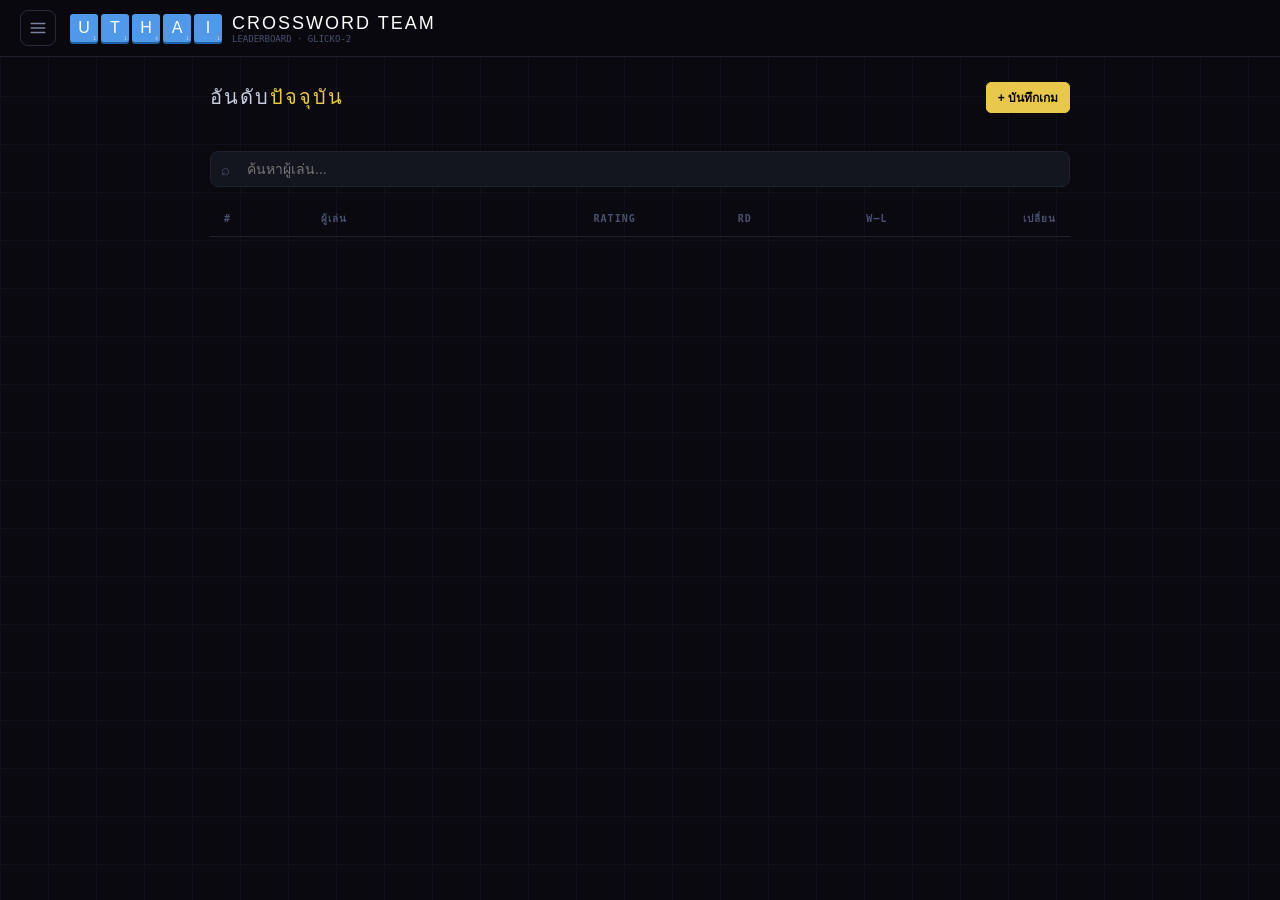
==== commit 663c1eb3: "Add files via upload" ====
--- a/index.html
+++ b/index.html
@@ -1,709 +1,1919 @@
 <!DOCTYPE html>
-<html lang="en">
+<html lang="th">
 <head>
-  <meta charset="UTF-8">
-  <meta name="viewport" content="width=device-width, initial-scale=1.0, viewport-fit=cover">
-  <meta name="apple-mobile-web-app-capable" content="yes">
-  <meta name="apple-mobile-web-app-status-bar-style" content="black-translucent">
-  <meta name="apple-mobile-web-app-title" content="Zyzzylu">
-  <meta name="theme-color" content="#141618">
-  <link rel="manifest" href="manifest.json">
-  <link rel="apple-touch-icon" href="icons/icon-192.png">
-  <title>Zyzzylu</title>
-  <style>
-    :root {
-      --bg: #141618; --surface: #1B1E22; --surface2: #22262B;
-      --border: #343A42; --accent: #9EB9D6; --danger: #DCA0A5;
-      --orange: #C8B69A; --text: #E4E6E8; --text2: #AAB0B7;
-    }
-    * { margin:0; padding:0; box-sizing:border-box; font-family:'Inter',sans-serif; -webkit-tap-highlight-color:transparent; }
-    body { background:var(--bg); color:var(--text); min-height:100vh; padding-bottom:90px; }
-    .mono { font-family:'JetBrains Mono',monospace; }
-    mark { background:#FFE600; color:#000; border-radius:2px; padding:0 1px; font-weight:700; }
-
-    #loadingScreen { position:fixed; inset:0; background:var(--bg); z-index:9999; display:flex; flex-direction:column; justify-content:center; align-items:center; gap:16px; }
-    .spinner { width:42px; height:42px; border:4px solid var(--surface); border-top-color:var(--accent); border-radius:50%; animation:spin .8s linear infinite; }
-    @keyframes spin { to { transform:rotate(360deg); } }
-
-    header { position:sticky; top:0; z-index:100; background:rgba(0,0,0,.85); backdrop-filter:blur(20px); border-bottom:1px solid var(--border); padding:16px; display:flex; justify-content:flex-end; }
-    nav.bottom-nav { position:fixed; bottom:0; left:0; right:0; height:68px; background:var(--surface); border-top:1px solid var(--border); display:flex; z-index:1000; padding-bottom:env(safe-area-inset-bottom); }
-    .nav-item { flex:1; display:flex; flex-direction:column; justify-content:center; align-items:center; gap:4px; font-size:10px; font-weight:600; color:var(--text2); border:none; background:none; cursor:pointer; }
-    .nav-item.active { color:var(--accent); }
-    main { padding:16px; max-width:650px; margin:0 auto; }
-    .section { display:none; }
-    .section.active { display:block; }
-
-    .capsule-wrapper { width:100%; background:var(--surface); border:1px solid var(--border); border-radius:30px; padding:4px; display:flex; margin-bottom:14px; }
-    .capsule-btn { flex:1; background:none; border:none; color:var(--text2); font-size:13px; font-weight:600; padding:8px 0; cursor:pointer; border-radius:25px; transition:.2s; text-align:center; }
-    .capsule-btn.active { background:var(--text); color:var(--bg); }
-
-    .search-box { display:flex; width:100%; background:var(--surface); border:1px solid var(--border); border-radius:12px; padding:4px 8px; align-items:center; margin-bottom:14px; }
-    .search-box input { flex:1; background:transparent; border:none; outline:none; color:var(--text); font-size:16px; padding:10px 12px; text-transform:uppercase; }
-    .search-btn { width:34px; height:34px; border-radius:8px; background:var(--surface2); border:none; color:var(--text); cursor:pointer; }
-    .drawer { height:0; overflow:hidden; transition:.25s ease-in-out; background:var(--surface); border-radius:12px; }
-    .drawer.open { height:auto; padding:14px; border:1px solid var(--border); margin-bottom:14px; }
-    .f-row { display:flex; gap:8px; margin-bottom:10px; align-items:center; }
-    .f-stack { max-height:150px; overflow-y:auto; display:flex; flex-direction:column; gap:6px; }
-    .f-item { display:flex; align-items:center; justify-content:space-between; background:var(--surface2); border:1px solid var(--border); padding:6px 12px; border-radius:8px; font-size:13px; }
-    .btn { background:var(--surface); border:1px solid var(--border); color:var(--text); padding:10px 16px; border-radius:8px; cursor:pointer; font-size:13px; font-weight:500; }
-    .btn-p { background:var(--accent); border:none; color:var(--text); font-weight:700; }
-    .btn-not { padding:4px 8px; font-size:11px; font-weight:700; border:1px solid var(--border); background:none; color:var(--text2); border-radius:4px; cursor:pointer; }
-    .btn-not.active { color:var(--danger); border-color:var(--danger); background:rgba(255,59,48,.1); }
-    .input-field { width:100%; padding:14px; background:var(--surface2); border:1px solid var(--border); border-radius:8px; color:var(--text); font-size:15px; outline:none; }
-    @keyframes shake { 0%,100%{transform:translateX(0)} 20%{transform:translateX(-6px)} 40%{transform:translateX(6px)} 60%{transform:translateX(-4px)} 80%{transform:translateX(4px)} }
-    .shake-input { animation:shake .35s ease-in-out; border-color:var(--danger)!important; }
-    .card { background:var(--surface); border:1px solid var(--border); border-radius:14px; padding:18px; position:relative; }
-
-    .item-row { border-bottom:1px solid rgba(58,58,60,.5); padding:12px 4px; display:flex; justify-content:space-between; align-items:center; gap:12px; }
-    .hook-box { color:var(--text2); font-size:12px; padding:2px 4px; background:rgba(44,44,46,.5); border-radius:4px; max-width:100px; overflow:hidden; text-overflow:ellipsis; white-space:nowrap; }
-    .word-core { font-weight:700; color:var(--text); cursor:pointer; font-size:20px; letter-spacing:.5px; }
-    .word-core:hover { color:var(--accent); }
-    .dot-indicator { color:var(--danger); font-weight:700; margin:0 1px; font-size:16px; }
-    .score-badge { font-size:14px; font-weight:700; color:var(--orange); }
-
-    .q-clean-layout { display:flex; flex-direction:column; gap:16px; }
-    .quiz-history-pane { max-height:200px; overflow-y:auto; display:flex; flex-direction:column; gap:6px; background:rgba(0,0,0,.3); padding:10px; border-radius:8px; border:1px solid var(--border); }
-    .quiz-tile { width:44px; height:44px; background:var(--surface2); border:1px solid var(--border); border-radius:8px; display:flex; justify-content:center; align-items:center; font-family:'JetBrains Mono',monospace; font-size:22px; font-weight:700; color:var(--text); box-shadow:0 4px 6px rgba(0,0,0,.2); transition:transform .2s,background-color .2s; }
-    .quiz-tile:hover { transform:scale(1.08); background-color:var(--border); }
-
-    .judge-overlay { position:fixed; inset:0; background:rgba(0,0,0,.95); z-index:5000; display:none; flex-direction:column; justify-content:center; align-items:center; padding:24px; text-align:center; cursor:pointer; }
-    .judge-overlay.open { display:flex; }
-    .judge-symbol { font-size:96px; font-weight:bold; margin-bottom:10px; line-height:1; }
-    .judge-status-text { font-size:32px; font-weight:800; text-transform:uppercase; margin-bottom:24px; }
-    .judge-sub-list { font-size:14px; color:var(--text2); max-width:80%; overflow-y:auto; max-height:30vh; }
-
-    .toast { position:fixed; bottom:84px; left:50%; transform:translateX(-50%); background:var(--surface2); border:1px solid var(--border); color:var(--text); padding:12px 20px; border-radius:10px; font-size:13px; font-weight:600; opacity:0; transition:.2s; pointer-events:none; z-index:9999; }
-    .toast.show { opacity:1; }
-    .modal-overlay { position:fixed; inset:0; background:rgba(0,0,0,.85); backdrop-filter:blur(10px); z-index:2000; display:none; justify-content:center; align-items:center; padding:16px; }
-    .modal-overlay.open { display:flex; }
-    .modal-card { background:var(--surface); border:1px solid var(--border); border-radius:16px; width:100%; max-width:480px; overflow:hidden; }
-    .modal-header { padding:20px; background:var(--surface2); border-bottom:1px solid var(--border); display:flex; justify-content:space-between; }
-    .modal-body { padding:20px; display:flex; flex-direction:column; gap:16px; max-height:55vh; overflow-y:auto; }
-    .modal-footer { padding:14px 16px; background:var(--surface2); border-top:1px solid var(--border); display:flex; justify-content:space-between; align-items:center; }
-    .info-label { font-size:11px; color:var(--text2); text-transform:uppercase; font-weight:700; margin-bottom:4px; }
-    .info-val { font-size:14px; color:var(--text); }
-    .info-grid { display:grid; grid-template-columns:1fr 1fr; gap:12px; }
-
-    /* Calculator */
-    .calc-key { background:var(--surface2); border:1px solid var(--border); color:var(--text);
-                font-size:20px; font-weight:600; padding:18px 0; border-radius:10px;
-                cursor:pointer; font-family:'Inter',sans-serif; transition:.12s;
-                -webkit-tap-highlight-color:transparent; }
-    .calc-key:active { transform:scale(.94); opacity:.8; }
-    .calc-fn  { background:var(--surface); color:var(--text2); }
-    .calc-op  { color:var(--orange); border-color:rgba(255,149,0,.35); }
-    .calc-eq  { background:var(--accent); color:#000; border:none; }
-    .clock-board { display:grid; grid-template-columns:minmax(0,1fr) auto minmax(0,1fr); gap:10px; align-items:stretch; width:100%; }
-    .clock-side { width:100%; min-width:0; min-height:220px; border:1px solid var(--border); border-radius:16px; background:var(--surface); color:var(--text); display:flex; flex-direction:column; justify-content:center; align-items:center; gap:12px; cursor:pointer; transition:.18s; }
-    .clock-side:hover, .clock-side.active { border-color:var(--accent); background:var(--surface2); }
-    .clock-side.active { box-shadow:0 0 0 2px color-mix(in srgb, var(--accent) 35%, transparent); }
-    .clock-side.overtime .clock-display { color:var(--danger); }
-    .clock-player-label { color:var(--text2); font-size:11px; font-weight:700; letter-spacing:1.5px; }
-    .clock-display { font-size:clamp(30px,8vw,56px); font-weight:800; letter-spacing:-2px; }
-    .clock-controls { display:flex; flex-direction:column; gap:7px; justify-content:center; min-width:126px; }
-    .clock-modal { position:fixed; inset:0; z-index:2500; display:flex; align-items:center; justify-content:center; padding:18px; background:rgba(0,0,0,.76); backdrop-filter:blur(8px); }
-    .clock-modal[hidden] { display:none; }
-    .clock-modal-card { width:min(100%,460px); background:var(--surface); border:1px solid var(--border); border-radius:16px; padding:18px; box-shadow:0 18px 55px rgba(0,0,0,.45); }
-    .clock-setting-grid { display:grid; grid-template-columns:1fr 1fr; gap:10px; margin-top:15px; }
-    .clock-time-pair { display:grid; grid-template-columns:1fr 1fr; gap:7px; margin-top:6px; }
-    .clock-time-pair .input-field { text-align:center; }
-    .clock-modal-actions { display:flex; flex-wrap:wrap; gap:7px; justify-content:flex-end; margin-top:16px; }
-    /* Phone portrait: wide top/bottom touch zones, controls in the middle. */
-    @media (max-width:560px) and (orientation:portrait) {
-      .clock-board { grid-template-columns:1fr; gap:8px; }
-      .clock-side { min-height:clamp(180px, 30vh, 300px); }
-      #clockSide0 .clock-player-label,
-      #clockSide0 .clock-display { transform:rotate(180deg); }
-      .clock-controls { grid-column:auto; grid-row:auto; min-width:0; flex-direction:row; flex-wrap:wrap; justify-content:stretch; }
-      .clock-controls .btn { flex:1 1 0; min-height:48px; padding:10px 8px; }
-    }
-    /* Tablet/landscape keeps the three-column chess-clock layout. */
-    @media (min-width:561px) and (orientation:landscape) {
-      .clock-side { min-height:clamp(240px, 48vh, 520px); }
-      .clock-controls .btn { width:100%; }
-    }
-    @media (max-width:560px) { .clock-setting-grid { grid-template-columns:1fr; } .clock-modal-actions { justify-content:stretch; } .clock-modal-actions .btn { flex:1 1 45%; } }
-  </style>
-  <link rel="stylesheet" href="styles.css?v=12">
+<meta charset="UTF-8">
+<meta name="viewport" content="width=device-width, initial-scale=1.0">
+<title>Uthai Crossword Team — Leaderboard</title>
+<link href="https://fonts.googleapis.com/css2?family=Kanit:wght@600;700&family=Noto+Sans+Thai:wght@300;400;500;600&family=Noto+Sans:wght@300;400;500;600&family=JetBrains+Mono:wght@400;600&display=swap" rel="stylesheet">
+<style>
+:root {
+  --bg:#09090f; --surface:#0f1018; --card:#14161f; --border:#1e2130; --border2:#262a3c;
+  --gold:#e8c84a; --gold2:#f5db7a; --silver:#a8b0c8; --bronze:#cd7f3e;
+  --green:#3fd68a; --red:#e8506a; --blue:#5098e8; --muted:#4a5070;
+  --text:#c8cce0; --text2:#7a80a0;
+  --admin-accent:#b06cff;
+  --font-body:'Noto Sans Thai','Noto Sans',sans-serif;
+  --font-display:'Kanit','Noto Sans',sans-serif;
+  --font-mono:'JetBrains Mono',monospace;
+}
+*,*::before,*::after{box-sizing:border-box;margin:0;padding:0}
+html{scroll-behavior:smooth}
+body{background:var(--bg);color:var(--text);font-family:var(--font-body);font-size:15px;min-height:100vh;overflow-x:hidden}
+body::before{content:'';position:fixed;inset:0;background-image:linear-gradient(var(--border) 1px,transparent 1px),linear-gradient(90deg,var(--border) 1px,transparent 1px);background-size:48px 48px;opacity:.35;pointer-events:none;z-index:0}
+
+/* ── TOPBAR ── */
+.topbar{position:sticky;top:0;z-index:50;background:rgba(9,9,15,.92);backdrop-filter:blur(12px);border-bottom:1px solid var(--border);display:flex;align-items:center;gap:14px;padding:10px 20px}
+.logo{display:flex;align-items:center;gap:10px;flex-shrink:0}
+.logo-tiles{display:flex;gap:3px}
+.ltile{width:28px;height:28px;background:var(--blue);color:#fff;font-family:var(--font-display);font-size:16px;display:flex;align-items:center;justify-content:center;border-radius:3px;box-shadow:0 2px 0 #2060a0;position:relative;animation:tileIn .5s ease backwards}
+.ltile{animation-delay:calc(var(--i,0)*.06s)}
+.ltile span{position:absolute;bottom:1px;right:2px;font-family:var(--font-mono);font-size:5px;color:rgba(255,255,255,.65)}
+@keyframes tileIn{from{opacity:0;transform:translateY(-8px)}to{opacity:1;transform:none}}
+.logo-text{font-family:var(--font-display);font-size:18px;letter-spacing:2px;color:#fff}
+.logo-sub{font-size:9px;color:var(--muted);font-family:var(--font-mono)}
+.topbar-nav{display:none}
+.tnav{background:none;border:none;color:var(--text2);font-family:var(--font-body);font-size:13px;padding:6px 12px;border-radius:6px;cursor:pointer;transition:background .15s,color .15s;white-space:nowrap}
+.tnav:hover{background:var(--card);color:var(--text)}
+.tnav.act{background:var(--card);color:var(--gold);border:1px solid var(--border2)}
+.tnav.cwbs-link{display:flex;align-items:center;gap:6px;background:rgba(232,200,74,.07);border:1px solid rgba(232,200,74,.18);border-radius:7px;color:var(--gold);padding:5px 11px;font-family:var(--font-mono);font-size:11px;letter-spacing:.5px;transition:background .15s,border-color .15s,transform .1s}
+.tnav.cwbs-link:hover{background:rgba(232,200,74,.15);border-color:rgba(232,200,74,.4);transform:translateY(-1px)}
+.tnav.cwbs-link svg{width:12px;height:12px;fill:none;stroke:currentColor;stroke-width:2;flex-shrink:0}
+
+/* ── LOGIN BUTTON (topbar) ── */
+.login-trigger-btn{display:flex;align-items:center;gap:7px;background:rgba(176,108,255,.10);border:1px solid rgba(176,108,255,.25);border-radius:8px;padding:6px 13px;color:var(--admin-accent);font-family:var(--font-mono);font-size:12px;cursor:pointer;transition:background .15s,border-color .15s;white-space:nowrap;flex-shrink:0}
+.login-trigger-btn:hover{background:rgba(176,108,255,.20);border-color:rgba(176,108,255,.45)}
+.login-trigger-btn svg{width:14px;height:14px;stroke:currentColor;fill:none;stroke-width:2;flex-shrink:0}
+
+/* admin badge in topbar */
+.admin-badge{display:none;align-items:center;gap:6px;background:rgba(176,108,255,.12);border:1px solid rgba(176,108,255,.3);border-radius:20px;padding:4px 12px;font-size:12px;color:var(--admin-accent);font-family:var(--font-mono);flex-shrink:0}
+.admin-badge.show{display:flex}
+.admin-dot{width:6px;height:6px;border-radius:50%;background:var(--admin-accent);animation:pulse 2s infinite}
+@keyframes pulse{0%,100%{opacity:1}50%{opacity:.4}}
+
+/* ── LOGIN DROPDOWN ── */
+.login-dropdown-wrap{position:relative;flex-shrink:0;z-index:310}
+.login-dropdown{position:absolute;top:calc(100% + 10px);right:0;background:var(--card);border:1px solid var(--border2);border-radius:12px;padding:20px;width:280px;z-index:300;animation:dropIn .18s ease;box-shadow:0 16px 40px rgba(0,0,0,.6)}
+.login-dropdown.hidden{display:none}
+@keyframes dropIn{from{opacity:0;transform:translateY(-8px) scale(.97)}to{opacity:1;transform:none}}
+.dropdown-title{font-family:var(--font-display);font-size:17px;letter-spacing:2px;color:var(--admin-accent);margin-bottom:4px}
+.dropdown-sub{font-size:10px;color:var(--text2);font-family:var(--font-mono);margin-bottom:16px}
+.dropdown-tiles{display:flex;gap:3px;margin-bottom:14px}
+.dtile{width:24px;height:24px;background:var(--gold);color:#0a0800;font-family:var(--font-display);font-size:13px;display:flex;align-items:center;justify-content:center;border-radius:3px;box-shadow:0 2px 0 #7a6010}
+.dd-error{background:rgba(232,80,106,.1);border:1px solid rgba(232,80,106,.3);border-radius:6px;padding:7px 11px;font-size:12px;color:var(--red);margin-bottom:10px;display:none}
+.dd-form-row{margin-bottom:11px}
+.dd-form-row label{display:block;font-size:10px;color:var(--text2);font-family:var(--font-mono);text-transform:uppercase;letter-spacing:.5px;margin-bottom:5px}
+.dd-form-row input{width:100%;background:var(--surface);border:1px solid var(--border2);border-radius:6px;color:var(--text);font-family:var(--font-body);font-size:14px;padding:8px 11px;outline:none;transition:border-color .2s}
+.dd-form-row input:focus{border-color:var(--admin-accent)}
+.dd-login-btn{width:100%;padding:9px;font-size:13px;font-weight:600;border-radius:7px;cursor:pointer;border:none;background:var(--admin-accent);color:#fff;font-family:var(--font-body);transition:opacity .15s}
+.dd-login-btn:hover{opacity:.88}
+.dd-divider{display:flex;align-items:center;gap:10px;margin:12px 0;color:var(--muted);font-size:11px}
+.dd-divider::before,.dd-divider::after{content:'';flex:1;height:1px;background:var(--border)}
+.dd-skip-btn{width:100%;padding:8px;font-size:12px;background:none;border:1px solid var(--border2);border-radius:7px;color:var(--text2);font-family:var(--font-body);cursor:pointer;transition:background .15s,color .15s}
+.dd-skip-btn:hover{background:var(--card);color:var(--text)}
+
+/* ── PAGES ── */
+.page{display:none;padding:24px 20px;position:relative;z-index:1;max-width:900px;margin:0 auto}
+.page.active{display:block}
+
+/* ── SECTION HEAD ── */
+.sec-head{display:flex;align-items:center;justify-content:space-between;margin-bottom:18px;flex-wrap:wrap;gap:10px}
+.sec-title{font-family:var(--font-display);font-size:20px;letter-spacing:2px;color:var(--text)}
+.sec-title span{color:var(--gold)}
+
+/* ── BUTTONS ── */
+.btn{display:inline-flex;align-items:center;gap:6px;padding:8px 16px;border-radius:7px;font-family:var(--font-body);font-size:13px;font-weight:500;cursor:pointer;border:1px solid var(--border2);background:var(--card);color:var(--text);transition:background .15s,border-color .15s,transform .1s}
+.btn:hover{background:var(--border)}
+.btn:active{transform:scale(.97)}
+.btn.primary{background:var(--gold);color:#0a0800;border-color:var(--gold);font-weight:600}
+.btn.primary:hover{background:var(--gold2)}
+.btn.danger{background:rgba(232,80,106,.1);color:var(--red);border-color:rgba(232,80,106,.3)}
+.btn.admin-only{background:rgba(176,108,255,.1);color:var(--admin-accent);border-color:rgba(176,108,255,.3)}
+.btn.admin-only:hover{background:rgba(176,108,255,.2)}
+.btn.sm{padding:5px 11px;font-size:12px;border-radius:5px}
+.btn.icon{padding:6px 8px}
+/* hide admin-only buttons when not admin */
+.admin-only{display:none}
+body.is-admin .admin-only{display:inline-flex}
+
+/* ── LEADERBOARD TABLE ── */
+.lb-table{width:100%;border-collapse:collapse}
+.lb-table th{font-family:var(--font-mono);font-size:10px;text-transform:uppercase;letter-spacing:1px;color:var(--muted);padding:10px 14px;text-align:left;border-bottom:1px solid var(--border)}
+.lb-table th.r{text-align:right}
+.lb-row{border-bottom:1px solid var(--border);transition:background .15s;cursor:pointer;animation:rowIn .3s ease backwards}
+.lb-row:hover{background:rgba(255,255,255,.02)}
+@keyframes rowIn{from{opacity:0;transform:translateX(-6px)}to{opacity:1;transform:none}}
+.lb-row td{padding:12px 14px}
+.lb-row td.r{text-align:right}
+.rank-cell{font-family:var(--font-display);font-size:22px;color:var(--muted);width:48px}
+.rank-1{color:var(--gold)!important}.rank-2{color:var(--silver)!important}.rank-3{color:var(--bronze)!important}
+.player-name{font-size:14px;font-weight:500;color:var(--text)}
+.player-meta{font-size:11px;color:var(--text2);margin-top:2px;font-family:var(--font-mono)}
+.rating-val{font-family:var(--font-mono);font-size:16px;font-weight:600;color:var(--text)}
+.rd-val{font-family:var(--font-mono);font-size:11px;color:var(--text2)}
+.wl-cell .w{color:var(--green);font-weight:600}.wl-cell .l{color:var(--red)}
+.trend-badge{display:inline-flex;align-items:center;gap:3px;font-family:var(--font-mono);font-size:11px;padding:3px 7px;border-radius:4px}
+.trend-badge.up{background:rgba(63,214,138,.12);color:var(--green)}
+.trend-badge.dn{background:rgba(232,80,106,.12);color:var(--red)}
+.trend-badge.eq{background:var(--card);color:var(--text2)}
+.rd-bar{width:50px;height:4px;background:var(--border2);border-radius:2px;overflow:hidden;display:inline-block;vertical-align:middle;margin-left:5px}
+.rd-fill{height:100%;border-radius:2px;background:var(--blue)}
+
+/* ── STAT CARDS ── */
+.stats-row{display:grid;grid-template-columns:repeat(2,1fr);gap:10px;margin-bottom:20px}
+@media(min-width:600px){.stats-row{grid-template-columns:repeat(4,1fr)}}
+.stat-card{background:var(--card);border:1px solid var(--border);border-radius:10px;padding:13px 15px}
+.stat-card .lbl{font-size:10px;color:var(--text2);font-family:var(--font-mono);text-transform:uppercase;letter-spacing:.5px;margin-bottom:5px}
+.stat-card .val{font-family:var(--font-display);font-size:30px;line-height:1;color:var(--text)}
+.stat-card .sub{font-size:11px;color:var(--text2);margin-top:3px}
+
+/* ── MODAL ── */
+.modal-overlay{position:fixed;inset:0;background:rgba(0,0,0,.78);backdrop-filter:blur(6px);z-index:200;display:flex;align-items:center;justify-content:center;padding:16px}
+.modal{background:var(--card);border:1px solid var(--border2);border-radius:14px;padding:26px;width:100%;max-width:460px;max-height:90vh;overflow-y:auto;animation:modalIn .18s ease}
+@keyframes modalIn{from{opacity:0;transform:scale(.95)}to{opacity:1;transform:none}}
+.modal-title{font-family:var(--font-display);font-size:21px;letter-spacing:2px;color:var(--gold);margin-bottom:18px}
+/* match detail */
+.md-vs{display:flex;align-items:center;gap:10px;margin-bottom:20px}
+.md-player{flex:1;min-width:0}
+.md-player-name{font-size:15px;font-weight:600;color:var(--text);white-space:nowrap;overflow:hidden;text-overflow:ellipsis}
+.md-player-sub{font-size:11px;color:var(--text2);font-family:var(--font-mono);margin-top:2px}
+.md-score-box{display:flex;flex-direction:column;align-items:center;gap:4px;flex-shrink:0}
+.md-score{font-family:var(--font-display);font-size:36px;letter-spacing:3px;line-height:1;display:flex;gap:8px;align-items:center}
+.md-sep{color:var(--border2);font-size:28px}
+.md-outcome{font-size:10px;letter-spacing:2px;color:var(--text2)}
+.md-stats{display:grid;grid-template-columns:1fr 1fr;gap:8px;margin-bottom:16px}
+.md-stat{background:var(--surface);border:1px solid var(--border);border-radius:8px;padding:10px 12px}
+.md-stat-label{font-size:10px;color:var(--text2);letter-spacing:1px;text-transform:uppercase;margin-bottom:4px}
+.md-stat-val{font-size:13px;color:var(--text);font-family:var(--font-mono);word-break:break-word}
+.md-stat.full{grid-column:1/-1}
+.md-board{width:100%;border-radius:8px;margin-bottom:16px;cursor:zoom-in;display:block}
+.md-rating-change{font-size:12px;font-family:var(--font-mono)}
+.md-rating-change.pos{color:var(--green)}
+.md-rating-change.neg{color:var(--red)}
+.md-rating-change.neu{color:var(--text2)}
+.form-row{margin-bottom:13px}
+.form-row label{display:block;font-size:11px;color:var(--text2);font-family:var(--font-mono);text-transform:uppercase;letter-spacing:.5px;margin-bottom:5px}
+.form-row input,.form-row select{width:100%;background:var(--surface);border:1px solid var(--border2);border-radius:7px;color:var(--text);font-family:var(--font-body);font-size:14px;padding:9px 12px;outline:none;transition:border-color .2s}
+.form-row input:focus,.form-row select:focus{border-color:var(--gold)}
+.form-row select option{background:var(--card)}
+.form-grid{display:grid;grid-template-columns:1fr 1fr;gap:11px}
+.modal-actions{display:flex;gap:9px;margin-top:18px;justify-content:flex-end}
+
+/* ── GAME LOG ── */
+.game-item{background:var(--card);border:1px solid var(--border);border-radius:10px;padding:13px 15px;margin-bottom:8px;display:flex;align-items:center;gap:12px;animation:rowIn .25s ease backwards;cursor:pointer;transition:border-color .15s,background .15s}
+.game-item:hover{border-color:var(--border2);background:var(--surface)}
+.game-vs{display:flex;align-items:center;gap:8px;flex:1;min-width:0}
+.game-player{font-size:13px;font-weight:500;white-space:nowrap;overflow:hidden;text-overflow:ellipsis}
+.game-score{font-family:var(--font-mono);font-size:15px;font-weight:600;text-align:center;min-width:80px;flex-shrink:0}
+.game-score .sc-w{color:var(--green)}.game-score .sc-l{color:var(--red)}.game-score .sep{color:var(--muted);padding:0 3px}
+.game-meta{font-size:11px;color:var(--text2);font-family:var(--font-mono);margin-top:2px}
+.outcome-badge{width:30px;height:30px;border-radius:50%;font-family:var(--font-display);font-size:13px;display:flex;align-items:center;justify-content:center;flex-shrink:0}
+.outcome-badge.W{background:rgba(63,214,138,.15);color:var(--green);border:1px solid rgba(63,214,138,.3)}
+.outcome-badge.L{background:rgba(232,80,106,.15);color:var(--red);border:1px solid rgba(232,80,106,.3)}
+.outcome-badge.D{background:var(--card);color:var(--text2);border:1px solid var(--border2)}
+
+/* ── PROFILE ── */
+.profile-header{display:flex;align-items:center;gap:16px;margin-bottom:22px}
+.avatar{width:60px;height:60px;border-radius:50%;display:flex;align-items:center;justify-content:center;font-family:var(--font-display);font-size:24px;border:2px solid var(--border2);flex-shrink:0}
+.profile-name{font-family:var(--font-display);font-size:26px;letter-spacing:2px;line-height:1;color:var(--text)}
+.profile-sub{font-size:11px;color:var(--text2);font-family:var(--font-mono);margin-top:3px}
+.chart-wrap{position:relative;width:100%;height:150px;margin:12px 0}
+
+/* ── SEARCH ── */
+.search-wrap{position:relative;margin-bottom:14px}
+.search-wrap input{width:100%;background:var(--card);border:1px solid var(--border);border-radius:8px;color:var(--text);font-family:var(--font-body);font-size:14px;padding:9px 13px 9px 36px;outline:none;transition:border-color .2s}
+.search-wrap input:focus{border-color:var(--gold)}
+.search-icon{position:absolute;left:11px;top:50%;transform:translateY(-50%);color:var(--muted);font-size:15px;pointer-events:none}
+
+/* ── TOUR CARD ── */
+.tour-card{background:var(--card);border:1px solid var(--border);border-radius:10px;padding:14px 16px;margin-bottom:8px;display:flex;align-items:center;gap:12px;cursor:pointer;transition:border-color .15s}
+.tour-card:hover{border-color:var(--border2)}
+.tour-icon{width:42px;height:42px;border-radius:8px;background:rgba(232,200,74,.1);border:1px solid rgba(232,200,74,.2);display:flex;align-items:center;justify-content:center;font-size:18px;flex-shrink:0}
+.tour-name{font-size:14px;font-weight:500}
+.tour-meta{font-size:11px;color:var(--text2);font-family:var(--font-mono);margin-top:2px}
+
+/* ── EMPTY ── */
+.empty{text-align:center;padding:56px 20px;color:var(--text2)}
+.empty .icon{font-size:44px;margin-bottom:10px;opacity:.3}
+.empty h3{font-size:15px;font-weight:500;color:var(--text);margin-bottom:5px}
+.empty p{font-size:13px}
+
+/* ── ADMIN PANEL PAGE ── */
+.admin-section{background:rgba(176,108,255,.05);border:1px solid rgba(176,108,255,.2);border-radius:10px;padding:16px 18px;margin-bottom:14px}
+.admin-section-title{font-size:11px;font-family:var(--font-mono);text-transform:uppercase;letter-spacing:1px;color:var(--admin-accent);margin-bottom:12px}
+.danger-zone{background:rgba(232,80,106,.05);border:1px solid rgba(232,80,106,.2);border-radius:10px;padding:16px 18px;margin-bottom:14px}
+.danger-zone-title{font-size:11px;font-family:var(--font-mono);text-transform:uppercase;letter-spacing:1px;color:var(--red);margin-bottom:12px}
+.admin-action-row{display:flex;align-items:center;justify-content:space-between;padding:10px 0;border-bottom:1px solid var(--border)}
+.admin-action-row:last-child{border-bottom:none;padding-bottom:0}
+.admin-action-row .desc{font-size:13px;color:var(--text2)}
+.admin-action-row strong{color:var(--text);font-weight:500;display:block;font-size:14px;margin-bottom:2px}
+.pwd-change-row{display:grid;grid-template-columns:1fr 1fr;gap:10px;margin-bottom:10px}
+
+/* ── PENDING GAMES ── */
+.pending-banner{background:rgba(232,200,74,.07);border:1px solid rgba(232,200,74,.25);border-radius:10px;padding:12px 16px;margin-bottom:14px;display:flex;align-items:center;gap:10px;cursor:pointer;transition:background .15s}
+.pending-banner:hover{background:rgba(232,200,74,.12)}
+.pending-dot{width:8px;height:8px;border-radius:50%;background:var(--gold);flex-shrink:0;animation:pulse 2s infinite}
+.pending-banner .pb-text{flex:1;font-size:13px;color:var(--gold)}
+.pending-banner .pb-count{font-family:var(--font-display);font-size:20px;color:var(--gold);line-height:1}
+.pending-item{background:var(--card);border:1px solid rgba(232,200,74,.3);border-radius:10px;padding:13px 15px;margin-bottom:8px;animation:rowIn .25s ease backwards}
+.pending-item .pi-players{font-size:14px;font-weight:500;margin-bottom:4px}
+.pending-item .pi-meta{font-size:11px;color:var(--text2);font-family:var(--font-mono)}
+.pending-actions{display:flex;gap:7px;margin-top:10px}
+.btn.approve{background:rgba(63,214,138,.12);color:var(--green);border-color:rgba(63,214,138,.3)}
+.btn.approve:hover{background:rgba(63,214,138,.22)}
+
+/* ── SCROLL ── */
+::-webkit-scrollbar{width:5px;height:5px}
+::-webkit-scrollbar-track{background:transparent}
+::-webkit-scrollbar-thumb{background:var(--border2);border-radius:3px}
+
+/* ── REALTIME SYNC PILL – LIVE STATE ── */
+.sync-pill.idle{
+  background:rgba(63,214,138,.13);
+  border-color:rgba(63,214,138,.35);
+  color:var(--green);
+  box-shadow:0 0 8px rgba(63,214,138,.18);
+}
+/* pulse ring on LIVE button */
+.sync-pill.idle::after{
+  content:'';
+  position:absolute;
+  inset:-3px;
+  border-radius:20px;
+  border:1.5px solid rgba(63,214,138,.35);
+  animation:liveRing 2.4s ease-out infinite;
+  pointer-events:none;
+}
+@keyframes liveRing{
+  0%{opacity:.7;transform:scale(1)}
+  70%{opacity:0;transform:scale(1.18)}
+  100%{opacity:0;transform:scale(1.18)}
+}
+/* refresh spin on click */
+.sync-pill.refreshing .sync-dot{
+  animation:spin .7s linear infinite!important;
+  border-radius:0;
+  background:none;
+  border:1.5px solid currentColor;
+  border-top-color:transparent;
+  width:8px;height:8px;
+}
+
+/* ── HAMBURGER BUTTON ── */
+.hamburger-btn{display:flex;align-items:center;justify-content:center;width:36px;height:36px;background:none;border:1px solid var(--border2);border-radius:8px;cursor:pointer;color:var(--text2);flex-shrink:0;transition:background .15s,color .15s}
+.hamburger-btn:hover{background:var(--card);color:var(--text)}
+.hamburger-btn svg{width:18px;height:18px;stroke:currentColor;fill:none;stroke-width:2;stroke-linecap:round}
+
+/* ── MOBILE DRAWER ── */
+.drawer-overlay{display:none;position:fixed;inset:0;background:rgba(0,0,0,.6);backdrop-filter:blur(4px);z-index:400}
+.drawer-overlay.open{display:block}
+.drawer{position:fixed;top:0;left:0;bottom:0;width:280px;background:var(--surface);border-right:1px solid var(--border2);z-index:401;transform:translateX(-100%);transition:transform .25s cubic-bezier(.4,0,.2,1);display:flex;flex-direction:column;padding:0}
+.drawer.open{transform:translateX(0)}
+.drawer-header{display:flex;align-items:center;gap:10px;padding:16px;border-bottom:1px solid var(--border)}
+.drawer-logo-tiles{display:flex;gap:3px}
+.drawer-logo-text{font-family:var(--font-display);font-size:16px;letter-spacing:2px;color:#fff}
+.drawer-close{margin-left:auto;width:32px;height:32px;background:none;border:1px solid var(--border2);border-radius:7px;cursor:pointer;color:var(--text2);display:flex;align-items:center;justify-content:center;font-size:16px;transition:background .15s}
+.drawer-close:hover{background:var(--card);color:var(--text)}
+.drawer-nav{flex:1;padding:12px 10px;display:flex;flex-direction:column;gap:4px;overflow-y:auto}
+.drawer-nav-item{display:flex;align-items:center;gap:10px;padding:11px 14px;border-radius:9px;background:none;border:none;color:var(--text2);font-family:var(--font-body);font-size:14px;cursor:pointer;width:100%;text-align:left;text-decoration:none;transition:background .15s,color .15s}
+.drawer-nav-item:hover{background:var(--card);color:var(--text)}
+.drawer-nav-item.act{background:var(--card);color:var(--gold)}
+.drawer-nav-item svg{width:18px;height:18px;stroke:currentColor;fill:none;stroke-width:1.5;stroke-linecap:round;stroke-linejoin:round;flex-shrink:0;overflow:visible}
+.drawer-nav-item.cwbs{color:var(--gold);background:rgba(232,200,74,.07);border:1px solid rgba(232,200,74,.15)}
+.drawer-nav-item.cwbs:hover{background:rgba(232,200,74,.14)}
+.drawer-nav-item.admin-item{color:var(--admin-accent);background:rgba(176,108,255,.07);border:1px solid rgba(176,108,255,.15)}
+.drawer-nav-item.admin-item:hover{background:rgba(176,108,255,.14)}
+.drawer-divider{height:1px;background:var(--border);margin:6px 0}
+.drawer-footer{padding:12px 10px;border-top:1px solid var(--border)}
+
+/* ── MOBILE ── */
+.tab-bar{display:none;position:fixed;bottom:0;left:0;right:0;z-index:50;background:rgba(9,9,15,.96);backdrop-filter:blur(12px);border-top:1px solid var(--border);padding:8px 0 env(safe-area-inset-bottom)}
+@media(max-width:600px){
+  .topbar{padding:8px 12px;gap:8px}
+  .logo-sub{display:none}
+  .logo-text{display:none}
+  .page{padding:14px 12px;padding-bottom:84px}
+  .admin-badge span.label{display:none}
+  .tab-bar{display:flex}
+  /* leaderboard: hide RD & W-L columns */
+  .lb-table th:nth-child(4),.lb-row td:nth-child(4),
+  .lb-table th:nth-child(5),.lb-row td:nth-child(5){display:none}
+  .hide-mobile{display:none}
+  .login-trigger-btn span{display:none}
+  .login-trigger-btn{padding:6px 8px}
+  .rank-cell{font-size:17px;width:36px}
+  .lb-row td{padding:10px 8px}
+  .lb-table th{padding:8px}
+  .player-name{font-size:13px}
+  .rating-val{font-size:14px}
+  .trend-badge{font-size:10px;padding:2px 5px}
+  .stat-card .val{font-size:24px}
+  .sync-pill span.sync-label{display:inline!important}
+  .sync-pill{font-size:9px;padding:3px 7px}
+  /* active tab indicator */
+  .tab-item.act::after{content:'';position:absolute;bottom:-2px;left:50%;transform:translateX(-50%);width:18px;height:2px;background:var(--gold);border-radius:1px}
+}
+.tab-item{flex:1;display:flex;flex-direction:column;align-items:center;gap:3px;padding:6px 2px;background:none;border:none;color:var(--text2);font-size:10px;font-family:var(--font-body);cursor:pointer;transition:color .15s;position:relative}
+.tab-item.act{color:var(--gold)}
+.tab-item svg{width:20px;height:20px;stroke:currentColor;fill:none;stroke-width:1.5;stroke-linecap:round;stroke-linejoin:round}
+
+/* ── IMAGE UPLOAD ── */
+.img-dropzone{border:2px dashed var(--border2);border-radius:10px;padding:24px 16px;text-align:center;cursor:pointer;transition:border-color .2s,background .2s;background:var(--surface);position:relative;overflow:hidden}
+.img-dropzone:hover,.img-dropzone.dragover{border-color:var(--gold);background:rgba(232,200,74,.04)}
+.img-dropzone .dz-icon{font-size:28px;margin-bottom:6px;opacity:.5}
+.img-dropzone .dz-text{font-size:12px;color:var(--text2)}
+.img-dropzone .dz-sub{font-size:10px;color:var(--muted);margin-top:3px;font-family:var(--font-mono)}
+.img-dropzone input[type="file"]{position:absolute;inset:0;opacity:0;cursor:pointer}
+.img-preview-wrap{position:relative;margin-top:10px;display:none}
+.img-preview-wrap.has-img{display:block}
+.img-preview{width:100%;max-height:200px;object-fit:contain;border-radius:8px;border:1px solid var(--border)}
+.img-preview-remove{position:absolute;top:6px;right:6px;width:24px;height:24px;border-radius:50%;background:rgba(232,80,106,.9);color:#fff;border:none;cursor:pointer;font-size:14px;display:flex;align-items:center;justify-content:center;transition:transform .1s}
+.img-preview-remove:hover{transform:scale(1.1)}
+.upload-progress{margin-top:8px;display:none;align-items:center;gap:8px}
+.upload-progress.show{display:flex}
+.upload-spinner{width:16px;height:16px;border:2px solid var(--border2);border-top-color:var(--gold);border-radius:50%;animation:spin .6s linear infinite}
+@keyframes spin{to{transform:rotate(360deg)}}
+.upload-progress .up-text{font-size:11px;color:var(--gold);font-family:var(--font-mono)}
+
+/* ── LIGHTBOX ── */
+.lightbox-overlay{position:fixed;inset:0;background:rgba(0,0,0,.92);backdrop-filter:blur(8px);z-index:500;display:flex;align-items:center;justify-content:center;padding:20px;cursor:zoom-out;animation:fadeIn .2s ease}
+@keyframes fadeIn{from{opacity:0}to{opacity:1}}
+.lightbox-overlay img{max-width:95vw;max-height:90vh;object-fit:contain;border-radius:8px;box-shadow:0 20px 60px rgba(0,0,0,.5);animation:lbIn .25s ease;cursor:default}
+@keyframes lbIn{from{opacity:0;transform:scale(.92)}to{opacity:1;transform:none}}
+.lightbox-close{position:fixed;top:16px;right:16px;width:36px;height:36px;border-radius:50%;background:rgba(255,255,255,.1);color:#fff;border:none;cursor:pointer;font-size:20px;display:flex;align-items:center;justify-content:center;z-index:501;transition:background .15s}
+.lightbox-close:hover{background:rgba(255,255,255,.25)}
+
+/* ── BOARD THUMBNAIL ── */
+.board-thumb{width:40px;height:40px;border-radius:6px;object-fit:cover;border:1px solid var(--border2);cursor:pointer;transition:transform .15s,border-color .15s;flex-shrink:0}
+.board-thumb:hover{transform:scale(1.15);border-color:var(--gold)}
+.board-thumb-sm{width:32px;height:32px;border-radius:5px;object-fit:cover;border:1px solid var(--border2);cursor:pointer;transition:transform .15s;flex-shrink:0}
+.board-thumb-sm:hover{transform:scale(1.1)}
+
+/* ── CLOUD SETTINGS ── */
+.cloud-section{background:rgba(80,152,232,.05);border:1px solid rgba(80,152,232,.2);border-radius:10px;padding:16px 18px;margin-bottom:14px}
+.cloud-section-title{font-size:11px;font-family:var(--font-mono);text-transform:uppercase;letter-spacing:1px;color:var(--blue);margin-bottom:12px;display:flex;align-items:center;gap:6px}
+.cloud-status{display:inline-flex;align-items:center;gap:5px;font-size:10px;font-family:var(--font-mono);padding:3px 8px;border-radius:4px;margin-left:auto}
+.cloud-status.ok{background:rgba(63,214,138,.1);color:var(--green)}
+.cloud-status.err{background:rgba(232,80,106,.1);color:var(--red)}
+.cloud-status.loading{background:rgba(232,200,74,.1);color:var(--gold)}
+.cloud-status-dot{width:6px;height:6px;border-radius:50%;background:currentColor}
+.api-key-input{width:100%;background:var(--surface);border:1px solid var(--border2);border-radius:6px;color:var(--text);font-family:var(--font-mono);font-size:12px;padding:8px 11px;outline:none;transition:border-color .2s}
+.api-key-input:focus{border-color:var(--blue)}
+.api-key-input::placeholder{color:var(--muted)}
+.cloud-btn-row{display:flex;gap:8px;margin-top:12px;flex-wrap:wrap}
+
+/* ── REALTIME SYNC INDICATOR ── */
+.sync-pill{display:inline-flex;align-items:center;gap:5px;font-family:var(--font-mono);font-size:10px;padding:4px 9px;border-radius:20px;border:1px solid transparent;transition:all .3s;flex-shrink:0;white-space:nowrap;cursor:pointer;position:relative}
+.sync-pill.syncing{background:rgba(232,200,74,.08);border-color:rgba(232,200,74,.2);color:var(--gold)}
+.sync-pill.err{background:rgba(232,80,106,.08);border-color:rgba(232,80,106,.2);color:var(--red)}
+.sync-pill.offline{background:var(--card);border-color:var(--border);color:var(--muted)}
+.sync-dot{width:5px;height:5px;border-radius:50%;background:currentColor;flex-shrink:0}
+.sync-pill.idle .sync-dot{animation:pulse 3s infinite}
+.sync-pill.syncing .sync-dot{animation:spin .8s linear infinite;border-radius:0;clip-path:none;background:none;border:1.5px solid currentColor;border-top-color:transparent;width:7px;height:7px}
+</style>
 </head>
 <body>
 
-  <a class="skip-link" href="#mainContent">Skip to main content</a>
-
-  <div id="loadingScreen" role="status" aria-live="polite">
-    <div class="spinner"></div>
-    <!-- id="loadingStatus" is used by core.js to show download progress -->
-    <div class="mono" id="loadingStatus">โหลดอยู่รอก่อนนน อย่าพึ่งรีบบบบบบ…</div>
-  </div>
-
-  <header class="dictionary-status" aria-live="polite">
-    <span class="status-dot" aria-hidden="true"></span>
-    <span class="status-copy">
-      <span class="status-label">Dictionary</span>
-      <span class="mono" id="wCnt">0 words</span>
-    </span>
-  </header>
-
-  <nav class="bottom-nav" aria-label="Primary">
-    <button type="button" class="nav-item active" id="nb-0" aria-controls="t0" aria-current="page" onclick="tab(0, this)"><span class="nav-glyph" aria-hidden="true">Aa</span><span>Search</span></button>
-    <button type="button" class="nav-item" id="nb-1" aria-controls="t1" aria-current="false" onclick="tab(1, this)"><span class="nav-glyph" aria-hidden="true">?</span><span>Quiz</span></button>
-    <button type="button" class="nav-item" id="nb-2" aria-controls="t2" aria-current="false" onclick="tab(2, this)"><span class="nav-glyph" aria-hidden="true">✓</span><span>Judge</span></button>
-    <button type="button" class="nav-item" id="nb-3" aria-controls="t3" aria-current="false" onclick="tab(3, this)"><span class="nav-glyph" aria-hidden="true">±</span><span>Calc</span></button>
-    <button type="button" class="nav-item" id="nb-4" aria-controls="t4" aria-current="false" onclick="tab(4, this)"><span class="nav-glyph" aria-hidden="true">◷</span><span>Clock</span></button>
+<!-- ══ TOPBAR ══ -->
+<header class="topbar">
+  <!-- hamburger (mobile only) -->
+  <button class="hamburger-btn" onclick="openDrawer()" aria-label="เมนู">
+    <svg viewBox="0 0 24 24"><line x1="3" y1="6" x2="21" y2="6"/><line x1="3" y1="12" x2="21" y2="12"/><line x1="3" y1="18" x2="21" y2="18"/></svg>
+  </button>
+  <div class="logo">
+    <div class="logo-tiles">
+      <div class="ltile" style="--i:0">U<span>1</span></div>
+      <div class="ltile" style="--i:1">T<span>1</span></div>
+      <div class="ltile" style="--i:2">H<span>4</span></div>
+      <div class="ltile" style="--i:3">A<span>1</span></div>
+      <div class="ltile" style="--i:4">I<span>1</span></div>
+    </div>
+    <div>
+      <div class="logo-text">CROSSWORD TEAM</div>
+      <div class="logo-sub">LEADERBOARD · GLICKO-2</div>
+    </div>
+  </div>
+  <nav class="topbar-nav">
+    <button class="tnav act" onclick="nav('leaderboard',this)">อันดับ</button>
+    <button class="tnav" onclick="nav('players',this)">ผู้เล่น</button>
+    <button class="tnav" onclick="nav('games',this)">เกม</button>
+    <button class="tnav" onclick="nav('tournaments',this)" style="display:none">ทัวร์นาเมนต์</button>
+    <button class="tnav admin-only" onclick="nav('admin',this)" style="color:var(--admin-accent);border-color:transparent">⚙ Admin</button>
+    <a href="https://kata113.github.io/CWBS/" target="_blank" class="tnav cwbs-link" title="เปิด Crossword Bonus Summary">
+      <svg viewBox="0 0 24 24"><rect x="3" y="3" width="7" height="7" rx="1"/><rect x="14" y="3" width="7" height="7" rx="1"/><rect x="3" y="14" width="7" height="7" rx="1"/><rect x="14" y="14" width="7" height="7" rx="1"/></svg>
+      CWBS
+      <svg viewBox="0 0 24 24" style="width:9px;height:9px;opacity:.6"><path d="M18 13v6a2 2 0 01-2 2H5a2 2 0 01-2-2V8a2 2 0 012-2h6M15 3h6v6M10 14L21 3" stroke-linecap="round" stroke-linejoin="round"/></svg>
+    </a>
+    <a href="https://kata113.github.io/Zyzzylu" target="_blank" class="tnav cwbs-link" title="เปิด Zyzzylu" style="background:rgba(63,214,138,.07);border-color:rgba(63,214,138,.18);color:var(--green)">
+      <svg viewBox="0 0 24 24" style="stroke:currentColor;fill:none;stroke-width:2;stroke-linecap:round;stroke-linejoin:round"><path d="M18 6L6 18M6 6l12 12"/></svg>
+      ZZZ
+      <svg viewBox="0 0 24 24" style="width:9px;height:9px;opacity:.6"><path d="M18 13v6a2 2 0 01-2 2H5a2 2 0 01-2-2V8a2 2 0 012-2h6M15 3h6v6M10 14L21 3" stroke-linecap="round" stroke-linejoin="round"/></svg>
+    </a>
   </nav>
-
-  <main id="mainContent" tabindex="-1">
-    <!-- ── SEARCH ─────────────────────────────────────────────────── -->
-    <section class="section active" id="t0" aria-labelledby="searchTitle" aria-hidden="false">
-      <div class="section-heading">
-        <p class="eyebrow">Word search</p>
+</header>
+
+<!-- ══ MOBILE DRAWER ══ -->
+<div class="drawer-overlay" id="drawerOverlay" onclick="closeDrawer()"></div>
+<nav class="drawer" id="mobileDrawer">
+  <div class="drawer-header">
+    <div class="drawer-logo-tiles">
+      <div class="ltile" style="--i:0;width:22px;height:22px;font-size:12px">U<span>1</span></div>
+      <div class="ltile" style="--i:1;width:22px;height:22px;font-size:12px">T<span>1</span></div>
+      <div class="ltile" style="--i:2;width:22px;height:22px;font-size:12px">H<span>4</span></div>
+    </div>
+    <div class="drawer-logo-text">CROSSWORD TEAM</div>
+    <button class="drawer-close" onclick="closeDrawer()">✕</button>
+  </div>
+  <div class="drawer-nav">
+    <button class="drawer-nav-item act" id="drawerNav-leaderboard" onclick="navDrawer('leaderboard')">
+      <svg viewBox="0 0 24 24"><polyline points="22 12 18 12 15 21 9 3 6 12 2 12"/></svg>อันดับ
+    </button>
+    <button class="drawer-nav-item" id="drawerNav-players" onclick="navDrawer('players')">
+      <svg viewBox="0 0 24 24"><circle cx="12" cy="8" r="4"/><path d="M4 20c0-4 3.6-7 8-7s8 3 8 7"/></svg>ผู้เล่น
+    </button>
+    <button class="drawer-nav-item" id="drawerNav-games" onclick="navDrawer('games')">
+      <svg viewBox="0 0 24 24"><rect x="3" y="3" width="7" height="7"/><rect x="14" y="3" width="7" height="7"/><rect x="3" y="14" width="7" height="7"/><rect x="14" y="14" width="7" height="7"/></svg>ประวัติเกม
+    </button>
+    <button class="drawer-nav-item" id="drawerNav-tournaments" onclick="navDrawer('tournaments')">
+      <svg viewBox="0 0 24 24"><path d="M8 21h8M12 17v4M5 3h14l-1 9a6 6 0 01-12 0L5 3z"/><path d="M5 3a2 2 0 00-2 2v1a2 2 0 002 2h.5M19 3a2 2 0 012 2v1a2 2 0 01-2 2h-.5"/></svg>ทัวร์นาเมนต์
+    </button>
+    <div class="drawer-divider"></div>
+    <button class="drawer-nav-item cwbs" onclick="window.open('https://kata113.github.io/CWBS/','_blank');closeDrawer()">
+      <svg viewBox="0 0 24 24"><rect x="3" y="3" width="7" height="7" rx="1"/><rect x="14" y="3" width="7" height="7" rx="1"/><rect x="3" y="14" width="7" height="7" rx="1"/><rect x="14" y="14" width="7" height="7" rx="1"/></svg>
+      CWBS
+      <svg viewBox="0 0 24 24" style="width:11px;height:11px;margin-left:auto;opacity:.6;stroke:currentColor;fill:none;stroke-width:2;stroke-linecap:round;stroke-linejoin:round"><path d="M18 13v6a2 2 0 01-2 2H5a2 2 0 01-2-2V8a2 2 0 012-2h6"/><polyline points="15 3 21 3 21 9"/><line x1="10" y1="14" x2="21" y2="3"/></svg>
+    </button>
+    <button class="drawer-nav-item cwbs" onclick="window.open('https://kata113.github.io/Zyzzylu','_blank');closeDrawer()" style="color:var(--green);background:rgba(63,214,138,.07);border-color:rgba(63,214,138,.15)">
+      <svg viewBox="0 0 24 24" style="stroke:currentColor;fill:none;stroke-width:2;stroke-linecap:round;stroke-linejoin:round"><path d="M18 6L6 18M6 6l12 12"/></svg>
+      ZZZ
+      <svg viewBox="0 0 24 24" style="width:11px;height:11px;margin-left:auto;opacity:.6;stroke:currentColor;fill:none;stroke-width:2;stroke-linecap:round;stroke-linejoin:round"><path d="M18 13v6a2 2 0 01-2 2H5a2 2 0 01-2-2V8a2 2 0 012-2h6"/><polyline points="15 3 21 3 21 9"/><line x1="10" y1="14" x2="21" y2="3"/></svg>
+    </button>
+    <button class="drawer-nav-item admin-item" id="drawerNav-admin" onclick="navDrawer('admin')" style="display:none">
+      <svg viewBox="0 0 24 24" style="stroke:currentColor;fill:none;stroke-width:1.5;stroke-linecap:round;stroke-linejoin:round"><circle cx="12" cy="12" r="3"/><path d="M12 1v4M12 19v4M4.22 4.22l2.83 2.83M16.95 16.95l2.83 2.83M1 12h4M19 12h4M4.22 19.78l2.83-2.83M16.95 7.05l2.83-2.83"/></svg>
+      Admin Panel
+    </button>
+  </div>
+  <div class="drawer-footer" id="drawerFooter">
+    <!-- login button in drawer (shown when NOT logged in) -->
+    <!-- sync indicator in drawer -->
+    <div class="sync-pill offline" id="syncPill" title="สถานะการซิงค์ข้อมูล" onclick="manualRefresh()" style="cursor:pointer;width:100%;justify-content:flex-start;padding:9px 14px;border-radius:9px;margin-bottom:8px">
+      <span class="sync-dot"></span>
+      <span class="sync-label" id="syncLabel">—</span>
+    </div>
+    <!-- admin badge in drawer (shown when logged in) -->
+    <div class="admin-badge" id="adminBadge" style="display:none;width:100%;border-radius:9px;padding:9px 14px;margin-bottom:8px;justify-content:flex-start">
+      <span class="admin-dot"></span>
+      <span class="label">ADMIN MODE</span>
+      <button onclick="logout();closeDrawer()" style="background:none;border:none;color:var(--admin-accent);cursor:pointer;font-size:12px;padding:0;margin-left:auto;opacity:.7" title="ออกจากระบบ">✕</button>
+    </div>
+    <button class="drawer-nav-item" id="drawerLoginBtn" onclick="openDrawerLogin()" style="border:1px solid rgba(176,108,255,.25);color:var(--admin-accent);background:rgba(176,108,255,.07)">
+      <svg viewBox="0 0 24 24"><circle cx="12" cy="8" r="4"/><path d="M4 20c0-4 3.6-7 8-7s8 3 8 7"/><path d="M18 11v6M21 14h-6" stroke-linecap="round"/></svg>
+      Admin Login
+    </button>
+    <!-- logout button (shown when logged in) -->
+    <button class="drawer-nav-item" id="drawerLogoutBtn" onclick="logout();closeDrawer()" style="display:none;color:var(--red);border:1px solid rgba(232,80,106,.25);background:rgba(232,80,106,.07)">
+      <svg viewBox="0 0 24 24"><path d="M9 21H5a2 2 0 01-2-2V5a2 2 0 012-2h4M16 17l5-5-5-5M21 12H9" stroke-linecap="round" stroke-linejoin="round"/></svg>
+      ออกจากระบบ Admin
+    </button>
+  </div>
+</nav>
+
+
+
+<!-- ══ MAIN ══ -->
+<main>
+
+<!-- ── LEADERBOARD ── -->
+<div id="page-leaderboard" class="page active">
+  <div class="sec-head">
+    <div><div class="sec-title">อันดับ<span>ปัจจุบัน</span></div></div>
+    <div style="display:flex;gap:8px">
+      <button class="btn primary sm" onclick="openSubmitGame()">+ บันทึกเกม</button>
+      <button class="btn sm admin-only" onclick="openAddGame()">⚙ Admin เกม</button>
+    </div>
+  </div>
+  <div id="pendingBanner" style="display:none"></div>
+  <div class="stats-row" id="globalStats"></div>
+  <div class="search-wrap">
+    <span class="search-icon">⌕</span>
+    <input type="text" id="lbSearch" placeholder="ค้นหาผู้เล่น..." oninput="renderLeaderboard()">
+  </div>
+  <div style="overflow-x:auto">
+    <table class="lb-table">
+      <thead><tr>
+        <th>#</th><th>ผู้เล่น</th><th class="r">Rating</th>
+        <th class="r hide-mobile">RD</th><th class="r hide-mobile">W–L</th><th class="r">เปลี่ยน</th>
+      </tr></thead>
+      <tbody id="lbBody"></tbody>
+    </table>
+  </div>
+  <div id="lbEmpty" style="display:none"><div class="empty"><div class="icon">🏆</div><h3>ยังไม่มีผู้เล่น</h3><p>Admin เพิ่มผู้เล่นในหน้า "ผู้เล่น"</p></div></div>
+</div>
+
+<!-- ── PLAYERS ── -->
+<div id="page-players" class="page">
+  <div class="sec-head">
+    <div class="sec-title">ผู้เล่น<span>ทั้งหมด</span></div>
+    <button class="btn primary sm admin-only" onclick="openAddPlayer()">+ เพิ่มผู้เล่น</button>
+  </div>
+  <div class="search-wrap">
+    <span class="search-icon">⌕</span>
+    <input type="text" id="playerSearch" placeholder="ค้นหา..." oninput="renderPlayers()">
+  </div>
+  <div id="playersList"></div>
+</div>
+
+<!-- ── GAMES ── -->
+<div id="page-games" class="page">
+  <div class="sec-head">
+    <div class="sec-title">ประวัติ<span>เกม</span></div>
+    <div style="display:flex;gap:8px">
+      <button class="btn primary sm" onclick="openSubmitGame()">+ บันทึกเกม</button>
+      <button class="btn sm admin-only" onclick="openAddGame()">⚙ Admin เกม</button>
+    </div>
+  </div>
+  <div id="pendingSection" style="display:none">
+    <div style="font-size:10px;color:var(--gold);font-family:var(--font-mono);text-transform:uppercase;letter-spacing:.5px;margin-bottom:8px">⏳ รอการอนุมัติจาก Admin</div>
+    <div id="pendingList"></div>
+    <div style="height:8px"></div>
+    <div style="font-size:10px;color:var(--text2);font-family:var(--font-mono);text-transform:uppercase;letter-spacing:.5px;margin-bottom:8px;margin-top:8px">เกมที่อนุมัติแล้ว</div>
+  </div>
+  <div class="search-wrap">
+    <span class="search-icon">⌕</span>
+    <input type="text" id="gameSearch" placeholder="ค้นหาผู้เล่น..." oninput="renderGames()">
+  </div>
+  <div id="gamesList"></div>
+  <div id="gamesEmpty" style="display:none"><div class="empty"><div class="icon">🎯</div><h3>ยังไม่มีเกม</h3><p>Admin บันทึกเกมแรกได้เลย</p></div></div>
+</div>
+
+<!-- ── TOURNAMENTS ── -->
+<div id="page-tournaments" class="page">
+  <div class="sec-head">
+    <div class="sec-title">ทัวร์นาเมนต์ <span>ทั้งหมด</span></div>
+    <button class="btn primary sm admin-only" onclick="openAddTournament()">+ เพิ่ม</button>
+  </div>
+  <div id="tourList"></div>
+  <div id="tourEmpty" style="display:none"><div class="empty"><div class="icon">🏅</div><h3>ยังไม่มีทัวร์นาเมนต์</h3><p>Admin เพิ่มทัวร์นาเมนต์เพื่อจัดกลุ่มเกม</p></div></div>
+</div>
+
+<!-- ── PROFILE ── -->
+<div id="page-profile" class="page">
+  <button class="btn sm" id="profileBackBtn" style="margin-bottom:14px">← กลับ</button>
+  <div id="profileContent"></div>
+</div>
+
+<!-- ── ADMIN PANEL ── -->
+<div id="page-admin" class="page">
+  <div class="sec-head">
+    <div class="sec-title">⚙ <span>Admin Panel</span></div>
+  </div>
+
+  <div class="admin-section">
+    <div class="admin-section-title">จัดการข้อมูล</div>
+    <div class="admin-action-row">
+      <div><strong>Export ข้อมูลทั้งหมด</strong><div class="desc">ดาวน์โหลด JSON สำรองข้อมูล</div></div>
+      <button class="btn admin-only sm" onclick="exportData()">⬇ Export JSON</button>
+    </div>
+    <div class="admin-action-row">
+      <div><strong>Import ข้อมูล</strong><div class="desc">กู้คืนข้อมูลจาก JSON</div></div>
+      <label class="btn admin-only sm" style="cursor:pointer">⬆ Import JSON<input type="file" accept=".json" onchange="importData(this)" style="display:none"></label>
+    </div>
+  </div>
+
+  <div class="admin-section">
+    <div class="admin-section-title">เปลี่ยนรหัสผ่าน Admin</div>
+    <div class="pwd-change-row">
+      <div class="form-row" style="margin-bottom:0"><label>รหัสผ่านเก่า</label><input type="password" id="oldPwd" placeholder="••••••••"></div>
+      <div class="form-row" style="margin-bottom:0"><label>รหัสผ่านใหม่</label><input type="password" id="newPwd" placeholder="••••••••"></div>
+    </div>
+    <div class="form-row" style="margin-bottom:10px"><label>ยืนยันรหัสผ่านใหม่</label><input type="password" id="confirmPwd" placeholder="••••••••"></div>
+    <button class="btn admin-only sm" onclick="changePassword()">เปลี่ยนรหัสผ่าน</button>
+    <div id="pwdMsg" style="font-size:12px;margin-top:8px;display:none"></div>
+  </div>
+
+  <div class="cloud-section">
+    <div class="cloud-section-title">
+      ☁ Cloud Storage (ImgBB + GitHub Gist)
+      <span class="cloud-status" id="cloudStatus"><span class="cloud-status-dot"></span> ไม่ได้เชื่อมต่อ</span>
+    </div>
+    <div class="admin-action-row">
+      <div style="flex:1"><strong>ImgBB API Key</strong><div class="desc">สำหรับอัปโหลดรูปกระดาน</div></div>
+    </div>
+    <div style="margin-bottom:12px">
+      <input type="password" class="api-key-input" id="imgbbKeyInput" placeholder="ใส่ ImgBB API Key...">
+    </div>
+    <div class="admin-action-row">
+      <div style="flex:1"><strong>GitHub Personal Access Token</strong><div class="desc">ต้องมี scope: gist (สร้างที่ github.com/settings/tokens)</div></div>
+    </div>
+    <div style="margin-bottom:12px">
+      <input type="password" class="api-key-input" id="githubPatInput" placeholder="ghp_xxxxxxxxxxxx">
+    </div>
+    <div class="admin-action-row">
+      <div style="flex:1"><strong>Gist ID</strong><div class="desc">ID ของ Public Gist ที่ใช้เก็บข้อมูล</div></div>
+    </div>
+    <div style="margin-bottom:4px">
+      <input type="text" class="api-key-input" id="gistIdInput" placeholder="xxxxxxxxxxxxxxxxxxxxxxxxxxxxxxxxxx">
+    </div>
+    <div class="cloud-btn-row">
+      <button class="btn sm" style="background:rgba(80,152,232,.1);color:var(--blue);border-color:rgba(80,152,232,.3)" onclick="saveCloudSettings()">💾 บันทึกการตั้งค่า</button>
+      <button class="btn sm" onclick="createNewGist()">+ สร้าง Gist ใหม่</button>
+      <button class="btn sm" onclick="syncLocalToGist()">⬆ Sync Local → Gist</button>
+      <button class="btn sm" onclick="loadFromGist()">⬇ โหลดจาก Gist</button>
+    </div>
+    <div id="cloudMsg" style="font-size:11px;margin-top:8px;display:none;font-family:var(--font-mono)"></div>
+  </div>
+
+  <div class="danger-zone">
+    <div class="danger-zone-title">⚠ Danger Zone</div>
+    <div class="admin-action-row">
+      <div><strong>ล้างข้อมูลเกมทั้งหมด</strong><div class="desc">ลบประวัติเกมทั้งหมด (rating ไม่ถูกย้อนกลับ)</div></div>
+      <button class="btn danger sm" onclick="clearAllGames()">ล้างเกม</button>
+    </div>
+    <div class="admin-action-row">
+      <div><strong>รีเซ็ต Rating ทั้งหมด</strong><div class="desc">ตั้ง Rating=1500, RD=350 ทุกคน</div></div>
+      <button class="btn danger sm" onclick="resetAllRatings()">รีเซ็ต Rating</button>
+    </div>
+    <div class="admin-action-row">
+      <div><strong>ล้างข้อมูลทั้งหมด</strong><div class="desc">ลบผู้เล่น เกม ทัวร์นาเมนต์ทั้งหมด</div></div>
+      <button class="btn danger sm" onclick="clearAllData()">ล้างทั้งหมด</button>
+    </div>
+  </div>
+
+  <button class="btn sm" onclick="logout()" style="width:100%;justify-content:center;margin-top:8px">ออกจากระบบ Admin</button>
+</div>
+
+</main>
+
+<!-- MOBILE TAB BAR -->
+<nav class="tab-bar">
+  <button class="tab-item act" onclick="nav('leaderboard',this)" data-tab="leaderboard">
+    <svg viewBox="0 0 24 24"><polyline points="22 12 18 12 15 21 9 3 6 12 2 12"/></svg>อันดับ
+  </button>
+  <button class="tab-item" onclick="nav('players',this)" data-tab="players">
+    <svg viewBox="0 0 24 24"><circle cx="12" cy="8" r="4"/><path d="M4 20c0-4 3.6-7 8-7s8 3 8 7"/></svg>ผู้เล่น
+  </button>
+  <button class="tab-item" onclick="mobileGameBtn()" data-tab="">
+    <svg viewBox="0 0 24 24" style="width:26px;height:26px"><circle cx="12" cy="12" r="10"/><line x1="12" y1="8" x2="12" y2="16"/><line x1="8" y1="12" x2="16" y2="12"/></svg>เกม
+  </button>
+  <button class="tab-item" onclick="nav('games',this)" data-tab="games">
+    <svg viewBox="0 0 24 24"><rect x="3" y="3" width="7" height="7"/><rect x="14" y="3" width="7" height="7"/><rect x="3" y="14" width="7" height="7"/><rect x="14" y="14" width="7" height="7"/></svg>ประวัติ
+  </button>
+  <button class="tab-item" onclick="nav('tournaments',this)" data-tab="tournaments">
+    <svg viewBox="0 0 24 24"><path d="M8 21h8M12 17v4M5 3h14l-1 9a6 6 0 01-12 0L5 3z"/><path d="M5 3a2 2 0 00-2 2v1a2 2 0 002 2h.5M19 3a2 2 0 012 2v1a2 2 0 01-2 2h-.5"/></svg>รายการ
+  </button>
+</nav>
+
+<!-- ══ MODALS ══ -->
+
+<!-- User Submit Game -->
+<div class="modal-overlay" id="modalSubmitGame" style="display:none" onclick="if(event.target===this)closeModal('modalSubmitGame')">
+  <div class="modal">
+    <div class="modal-title" style="color:var(--gold)">บันทึกเกมที่เล่น</div>
+    <p style="font-size:12px;color:var(--text2);margin-bottom:16px;line-height:1.6">เกมจะรอการยืนยันจาก Admin ก่อน rating จึงจะอัปเดต</p>
+    <div class="form-row"><label>ผู้เล่น 1 *</label><select id="sgP1"></select></div>
+    <div class="form-row"><label>ผู้เล่น 2 *</label><select id="sgP2"></select></div>
+    <div class="form-grid">
+      <div class="form-row"><label>คะแนน ผู้เล่น 1</label><input type="number" id="sgS1" value="0" min="0"></div>
+      <div class="form-row"><label>คะแนน ผู้เล่น 2</label><input type="number" id="sgS2" value="0" min="0"></div>
+    </div>
+    <div class="form-grid">
+      <div class="form-row"><label>Big Point ผู้เล่น 1</label><input type="text" id="sgBp1" placeholder="เช่น OXAZINE"></div>
+      <div class="form-row"><label>Big Point ผู้เล่น 2</label><input type="text" id="sgBp2" placeholder="เช่น MUZJIKS"></div>
+    </div>
+    <div class="form-row"><label>Phony (รวม)</label><input type="text" id="sgPh1" placeholder="เช่น DET, DAT"></div>
+    <div class="form-row"><label>วันที่</label><input type="date" id="sgDate"></div>
+    <div class="form-row"><label>หมายเหตุ</label><input type="text" id="sgNote" placeholder="เช่น รอบที่ 1 หรือชื่อทัวร์นาเมนต์"></div>
+    <div class="form-row">
+      <label>📸 รูปกระดาน (ถ้ามี)</label>
+      <div class="img-dropzone" id="sgDropzone">
+        <div class="dz-icon">📷</div>
+        <div class="dz-text">ลากรูปมาวาง หรือคลิกเพื่อเลือก</div>
+        <div class="dz-sub">JPG, PNG · สูงสุด 32MB</div>
+        <input type="file" accept="image/*" onchange="previewImage(this,'sg')">
       </div>
-      <div class="capsule-wrapper mono" role="group" aria-label="Search mode">
-        <button type="button" class="capsule-btn active" id="sm-subanagram" aria-pressed="true" onclick="setSearchMode('subanagram')">Subanagram</button>
-        <button type="button" class="capsule-btn" id="sm-anagram" aria-pressed="false" onclick="setSearchMode('anagram')">Anagram</button>
-        <button type="button" class="capsule-btn" id="sm-pattern" aria-pressed="false" onclick="setSearchMode('pattern')">Pattern</button>
+      <div class="img-preview-wrap" id="sgPreviewWrap">
+        <img class="img-preview" id="sgPreview" src="">
+        <button class="img-preview-remove" onclick="removePreview('sg')">✕</button>
       </div>
-      <label class="field-label" for="sInp">Rack or pattern</label>
-      <div class="search-box">
-        <input class="mono" id="sInp" type="text" autocomplete="off" aria-describedby="searchHint" placeholder="Enter letters (use . for blanks)…" onkeydown="if(event.key==='Enter')search()">
-        <button type="button" class="search-btn" id="sBtn" aria-label="Search words" title="Search words" onclick="search()">→</button>
+      <div class="upload-progress" id="sgUploadProgress">
+        <div class="upload-spinner"></div>
+        <span class="up-text">กำลังอัปโหลดรูป...</span>
       </div>
-      <p class="field-hint" id="searchHint">Use a full stop for a blank tile. Pattern mode also accepts * for any number of letters.</p>
-      <button type="button" class="btn filter-toggle" aria-expanded="false" aria-controls="sDrw" onclick="toggleSearchFilters(this)">
-        <span>Advanced filters</span><span class="toggle-mark" aria-hidden="true">+</span>
-      </button>
-      <div class="drawer" id="sDrw" aria-hidden="true">
-        <div class="f-row">
-          <label class="sr-only" for="sFType">Filter type</label>
-          <select class="input-field" id="sFType">
-            <option value="length">Length Range</option>
-            <option value="point_value">Point Value Range</option>
-            <option value="num_vowels">Number of Vowels</option>
-            <option value="begins">Begins With</option>
-            <option value="ends">Ends With</option>
-            <option value="probability_order">Probability Order</option>
-            <option value="limit_probability_order">Limit by Probability Order</option>
-          </select>
-          <button type="button" class="btn btn-p" onclick="addFilter('S')">Add filter</button>
+    </div>
+    <div class="modal-actions">
+      <button class="btn" onclick="closeModal('modalSubmitGame')">ยกเลิก</button>
+      <button class="btn primary" onclick="submitUserGame()">ส่งเพื่อรอยืนยัน</button>
+    </div>
+  </div>
+</div>
+
+<!-- Pending Games Admin Modal -->
+<div class="modal-overlay" id="modalPending" style="display:none" onclick="if(event.target===this)closeModal('modalPending')">
+  <div class="modal" style="max-width:520px">
+    <div class="modal-title">⏳ เกมรอการอนุมัติ</div>
+    <div id="pendingModalList"></div>
+    <div class="modal-actions">
+      <button class="btn" onclick="closeModal('modalPending')">ปิด</button>
+    </div>
+  </div>
+</div>
+
+<!-- Add Player (admin only) -->
+<div class="modal-overlay" id="modalPlayer" style="display:none" onclick="if(event.target===this)closeModal('modalPlayer')">
+  <div class="modal">
+    <div class="modal-title" id="playerModalTitle">เพิ่มผู้เล่น</div>
+    <div class="form-row"><label>ชื่อ-นามสกุล *</label><input type="text" id="pName" placeholder="ชื่อ นามสกุล"></div>
+    <div class="form-row"><label>ชื่อเล่น</label><input type="text" id="pNick" placeholder="ชื่อเล่น"></div>
+    <div class="form-grid">
+      <div class="form-row"><label>Rating เริ่มต้น</label><input type="number" id="pRating" value="1500"></div>
+      <div class="form-row"><label>RD เริ่มต้น</label><input type="number" id="pRD" value="350"></div>
+    </div>
+    <div class="form-row"><label>Division / กลุ่ม</label><input type="text" id="pDiv" placeholder="เช่น Youth, Open, Senior"></div>
+    <input type="hidden" id="pEditId">
+    <div class="modal-actions">
+      <button class="btn" onclick="closeModal('modalPlayer')">ยกเลิก</button>
+      <button class="btn primary" onclick="savePlayer()">บันทึก</button>
+    </div>
+  </div>
+</div>
+
+<!-- Add Game (admin only) -->
+<div class="modal-overlay" id="modalGame" style="display:none" onclick="if(event.target===this)closeModal('modalGame')">
+  <div class="modal">
+    <div class="modal-title">บันทึกเกม</div>
+    <div class="form-row"><label>ผู้เล่น 1 *</label><select id="gP1"></select></div>
+    <div class="form-row"><label>ผู้เล่น 2 *</label><select id="gP2"></select></div>
+    <div class="form-grid">
+      <div class="form-row"><label>คะแนน ผู้เล่น 1</label><input type="number" id="gS1" value="0" min="0"></div>
+      <div class="form-row"><label>คะแนน ผู้เล่น 2</label><input type="number" id="gS2" value="0" min="0"></div>
+    </div>
+    <div class="form-grid">
+      <div class="form-row"><label>Big Point ผู้เล่น 1</label><input type="text" id="gBp1" placeholder="เช่น OXAZINE"></div>
+      <div class="form-row"><label>Big Point ผู้เล่น 2</label><input type="text" id="gBp2" placeholder="เช่น MUZJIKS"></div>
+    </div>
+    <div class="form-row"><label>Phony (รวม)</label><input type="text" id="gPh1" placeholder="เช่น DET, DAT"></div>
+    <div class="form-row"><label>วันที่</label><input type="date" id="gDate"></div>
+    <div class="form-row"><label>หมายเหตุ</label><input type="text" id="gNote" placeholder="เช่น รอบที่ 1"></div>
+    <div class="form-row">
+      <label>📸 รูปกระดาน (ถ้ามี)</label>
+      <div class="img-dropzone" id="agDropzone">
+        <div class="dz-icon">📷</div>
+        <div class="dz-text">ลากรูปมาวาง หรือคลิกเพื่อเลือก</div>
+        <div class="dz-sub">JPG, PNG · สูงสุด 32MB</div>
+        <input type="file" accept="image/*" onchange="previewImage(this,'ag')">
+      </div>
+      <div class="img-preview-wrap" id="agPreviewWrap">
+        <img class="img-preview" id="agPreview" src="">
+        <button class="img-preview-remove" onclick="removePreview('ag')">✕</button>
+      </div>
+      <div class="upload-progress" id="agUploadProgress">
+        <div class="upload-spinner"></div>
+        <span class="up-text">กำลังอัปโหลดรูป...</span>
+      </div>
+    </div>
+    <div class="modal-actions">
+      <button class="btn" onclick="closeModal('modalGame')">ยกเลิก</button>
+      <button class="btn primary" onclick="saveGame()">บันทึก + คำนวณ Rating</button>
+    </div>
+  </div>
+</div>
+
+<!-- Add Tournament (admin only) -->
+<div class="modal-overlay" id="modalTour" style="display:none" onclick="if(event.target===this)closeModal('modalTour')">
+  <div class="modal">
+    <div class="modal-title">เพิ่มทัวร์นาเมนต์</div>
+    <div class="form-row"><label>ชื่อทัวร์นาเมนต์ *</label><input type="text" id="tName" placeholder="เช่น Thailand Open 2026"></div>
+    <div class="form-grid">
+      <div class="form-row"><label>วันเริ่ม</label><input type="date" id="tStart"></div>
+      <div class="form-row"><label>วันสิ้นสุด</label><input type="date" id="tEnd"></div>
+    </div>
+    <div class="form-row"><label>สถานที่</label><input type="text" id="tVenue" placeholder="เช่น กรุงเทพมหานคร"></div>
+    <div class="modal-actions">
+      <button class="btn" onclick="closeModal('modalTour')">ยกเลิก</button>
+      <button class="btn primary" onclick="saveTournament()">บันทึก</button>
+    </div>
+  </div>
+</div>
+
+<!-- Confirm -->
+<div class="modal-overlay" id="modalConfirm" style="display:none" onclick="if(event.target===this)closeModal('modalConfirm')">
+  <div class="modal" style="max-width:340px">
+    <div class="modal-title" style="color:var(--red)">ยืนยันการดำเนินการ</div>
+    <p id="confirmMsg" style="font-size:13px;color:var(--text2);margin-bottom:18px;line-height:1.6"></p>
+    <div class="modal-actions">
+      <button class="btn" onclick="closeModal('modalConfirm')">ยกเลิก</button>
+      <button class="btn danger" id="confirmBtn">ยืนยัน</button>
+    </div>
+  </div>
+</div>
+
+<!-- ══ LIGHTBOX ══ -->
+<div class="lightbox-overlay" id="lightboxOverlay" style="display:none" onclick="if(event.target===this)closeLightbox()">
+  <button class="lightbox-close" onclick="closeLightbox()">✕</button>
+  <img id="lightboxImg" src="" alt="Board">
+</div>
+
+<script src="https://cdnjs.cloudflare.com/ajax/libs/Chart.js/4.4.1/chart.umd.js"></script>
+<script>
+// ══ CONSTANTS ══
+const STORE = { 
+  players:'cbs_players', 
+  games:'cbs_games', 
+  tournaments:'cbs_tours', 
+  pwd:'cbs_admin_pwd', 
+  pending:'cbs_pending',
+  imgbbKey:'cbs_imgbb_key',
+  githubPat:'cbs_github_pat',
+  gistId:'cbs_gist_id',
+  rememberAdmin:'cbs_remember_admin'
+};
+const DEFAULT_PWD = 'admin';
+const TAU = 0.5, SCALE = 173.7478;
+
+let uploadedFiles = { sg: null, ag: null };
+let gistWriteToken = '';
+
+function obfuscateToken(token) {
+  return btoa(token.split('').reverse().join(''));
+}
+function deobfuscateToken(obfuscated) {
+  try {
+    return atob(obfuscated).split('').reverse().join('');
+  } catch (e) {
+    return '';
+  }
+}
+
+// ── CLOUD & IMAGE UTILS ──
+function getGistHeaders() {
+  const headers = {
+    'Accept': 'application/vnd.github+json',
+    'X-GitHub-Api-Version': '2022-11-28'
+  };
+  const pat = localStorage.getItem(STORE.githubPat) || gistWriteToken;
+  if (pat) {
+    headers['Authorization'] = `Bearer ${pat}`;
+  }
+  return headers;
+}
+
+async function fetchGist(gistId) {
+  const headers = getGistHeaders();
+  const res = await fetch(`https://api.github.com/gists/${gistId}`, { headers });
+  if (!res.ok) throw new Error(`โหลด Gist ไม่สำเร็จ (HTTP ${res.status})`);
+  return await res.json();
+}
+
+async function updateGist(gistId, files) {
+  const pat = localStorage.getItem(STORE.githubPat) || gistWriteToken;
+  if (!pat) throw new Error('กรุณากรอก GitHub PAT ก่อนทำการเขียนข้อมูล');
+  const headers = getGistHeaders();
+  
+  const res = await fetch(`https://api.github.com/gists/${gistId}`, {
+    method: 'PATCH',
+    headers: {
+      ...headers,
+      'Content-Type': 'application/json'
+    },
+    body: JSON.stringify({ files })
+  });
+  if (!res.ok) {
+    const err = await res.json().catch(() => ({}));
+    throw new Error(err.message || `อัปเดต Gist ล้มเหลว (HTTP ${res.status})`);
+  }
+  return await res.json();
+}
+
+async function createGist(files) {
+  const pat = localStorage.getItem(STORE.githubPat) || gistWriteToken;
+  if (!pat) throw new Error('กรุณากรอก GitHub PAT ก่อนทำการสร้าง Gist');
+  const headers = getGistHeaders();
+  const res = await fetch('https://api.github.com/gists', {
+    method: 'POST',
+    headers: {
+      ...headers,
+      'Content-Type': 'application/json'
+    },
+    body: JSON.stringify({
+      description: 'Uthai Crossword Leaderboard Data',
+      public: true,
+      files
+    })
+  });
+  if (!res.ok) {
+    const err = await res.json().catch(() => ({}));
+    throw new Error(err.message || `สร้าง Gist ล้มเหลว (HTTP ${res.status})`);
+  }
+  return await res.json();
+}
+
+let syncTimeout = null;
+// ── GIST FILE BUILDER (shared by sync functions) ──
+function buildGistFiles(pat) {
+  return {
+    'players.json':     { content: JSON.stringify(players, null, 2) },
+    'games.json':       { content: JSON.stringify(games, null, 2) },
+    'tournaments.json': { content: JSON.stringify(tournaments, null, 2) },
+    'pending.json':     { content: JSON.stringify(pendingGames, null, 2) },
+    'meta.json':        { content: JSON.stringify({
+      lastUpdated: new Date().toISOString(),
+      imgbbKey: localStorage.getItem(STORE.imgbbKey) || '',
+      secToken: pat ? obfuscateToken(pat) : ''
+    }, null, 2) }
+  };
+}
+
+function autoSyncToGist() {
+  const gistId = localStorage.getItem(STORE.gistId);
+  const pat = localStorage.getItem(STORE.githubPat) || gistWriteToken;
+  if (!gistId || !pat) return;
+
+  if (syncTimeout) clearTimeout(syncTimeout);
+  syncTimeout = setTimeout(async () => {
+    try {
+      const nowISO = new Date().toISOString();
+      await updateGist(gistId, buildGistFiles(pat));
+      lastGistUpdatedAt = nowISO;
+      console.log('Gist auto-synced successfully');
+    } catch (e) {
+      console.error('Gist auto-sync failed:', e);
+    }
+  }, 1000);
+}
+
+async function uploadToImgBB(file) {
+  const apiKey = localStorage.getItem(STORE.imgbbKey);
+  if (!apiKey) {
+    throw new Error('กรุณาตั้งค่า ImgBB API Key ในหน้า Admin ก่อนอัปโหลดรูปภาพ');
+  }
+  const formData = new FormData();
+  formData.append('image', file);
+  
+  const response = await fetch(`https://api.imgbb.com/1/upload?key=${apiKey}`, {
+    method: 'POST',
+    body: formData
+  });
+  
+  if (!response.ok) {
+    const errData = await response.json().catch(() => ({}));
+    throw new Error(errData.error?.message || `อัปโหลดล้มเหลว (HTTP ${response.status})`);
+  }
+  
+  const res = await response.json();
+  if (res.success) {
+    return {
+      url: res.data.url,
+      thumb: res.data.thumb.url
+    };
+  } else {
+    throw new Error('ImgBB อัปโหลดไม่สำเร็จ');
+  }
+}
+
+// ── IMAGE PREVIEW ──
+function previewImage(input, prefix) {
+  const file = input.files[0];
+  if (!file) return;
+  if (file.size > 32 * 1024 * 1024) {
+    alert('ขนาดไฟล์ต้องไม่เกิน 32MB');
+    input.value = '';
+    return;
+  }
+  uploadedFiles[prefix] = file;
+  const reader = new FileReader();
+  reader.onload = function(e) {
+    document.getElementById(prefix + 'Preview').src = e.target.result;
+    document.getElementById(prefix + 'PreviewWrap').classList.add('has-img');
+    document.getElementById(prefix + 'Dropzone').style.display = 'none';
+  };
+  reader.readAsDataURL(file);
+}
+
+function removePreview(prefix) {
+  uploadedFiles[prefix] = null;
+  const input = document.querySelector(`#${prefix}Dropzone input[type="file"]`);
+  if (input) input.value = '';
+  document.getElementById(prefix + 'PreviewWrap').classList.remove('has-img');
+  document.getElementById(prefix + 'Preview').src = '';
+  document.getElementById(prefix + 'Dropzone').style.display = 'block';
+}
+
+// ── LIGHTBOX ──
+function openLightbox(src) {
+  const overlay = document.getElementById('lightboxOverlay');
+  const img = document.getElementById('lightboxImg');
+  img.src = src;
+  overlay.style.display = 'flex';
+}
+function closeLightbox() {
+  document.getElementById('lightboxOverlay').style.display = 'none';
+  document.getElementById('lightboxImg').src = '';
+}
+
+// ── CLOUD SETTINGS MANAGEMENT ──
+function updateCloudStatus(status, text) {
+  const el = document.getElementById('cloudStatus');
+  if (!el) return;
+  el.className = 'cloud-status ' + status;
+  el.innerHTML = `<span class="cloud-status-dot"></span> ${text}`;
+}
+
+function loadCloudInputs() {
+  document.getElementById('imgbbKeyInput').value = localStorage.getItem(STORE.imgbbKey) || '';
+  document.getElementById('githubPatInput').value = localStorage.getItem(STORE.githubPat) || '';
+  document.getElementById('gistIdInput').value = localStorage.getItem(STORE.gistId) || '';
+  checkCloudConnection();
+}
+
+async function checkCloudConnection() {
+  const gistId = localStorage.getItem(STORE.gistId);
+  if (!gistId) {
+    updateCloudStatus('', 'ไม่ได้เชื่อมต่อ');
+    return;
+  }
+  updateCloudStatus('loading', 'กำลังเชื่อมต่อ...');
+  try {
+    const headers = getGistHeaders();
+    const res = await fetch(`https://api.github.com/gists/${gistId}`, { headers });
+    if (res.ok) {
+      const hasWrite = localStorage.getItem(STORE.githubPat) ? ' (Read/Write)' : ' (Read Only)';
+      updateCloudStatus('ok', 'เชื่อมต่อแล้ว' + hasWrite);
+    } else {
+      updateCloudStatus('err', 'เชื่อมต่อล้มเหลว (Gist ID ไม่ถูกต้อง)');
+    }
+  } catch (e) {
+    updateCloudStatus('err', 'ข้อผิดพลาดเครือข่าย');
+  }
+}
+
+function saveCloudSettings() {
+  const imgbb = document.getElementById('imgbbKeyInput').value.trim();
+  const pat = document.getElementById('githubPatInput').value.trim();
+  const gistId = document.getElementById('gistIdInput').value.trim();
+  
+  if (imgbb) localStorage.setItem(STORE.imgbbKey, imgbb);
+  else localStorage.removeItem(STORE.imgbbKey);
+  
+  if (pat) {
+    localStorage.setItem(STORE.githubPat, pat);
+    gistWriteToken = pat;
+  } else {
+    localStorage.removeItem(STORE.githubPat);
+    gistWriteToken = '';
+  }
+  
+  if (gistId) localStorage.setItem(STORE.gistId, gistId);
+  else localStorage.removeItem(STORE.gistId);
+  
+  showCloudMsg('บันทึกการตั้งค่าเรียบร้อยแล้ว', 'var(--green)');
+  checkCloudConnection();
+}
+
+function showCloudMsg(txt, color) {
+  const el = document.getElementById('cloudMsg');
+  if (!el) return;
+  el.textContent = txt; el.style.color = color; el.style.display = 'block';
+  setTimeout(() => el.style.display='none', 4000);
+}
+
+async function createNewGist() {
+  const pat = document.getElementById('githubPatInput').value.trim();
+  if (!pat) {
+    alert('กรุณากรอก GitHub PAT ก่อนสร้าง Gist ใหม่');
+    return;
+  }
+  localStorage.setItem(STORE.githubPat, pat);
+  gistWriteToken = pat;
+  showCloudMsg('กำลังสร้าง Gist บน GitHub...', 'var(--gold)');
+  try {
+    const gist = await createGist(buildGistFiles(pat));
+    localStorage.setItem(STORE.gistId, gist.id);
+    document.getElementById('gistIdInput').value = gist.id;
+    showCloudMsg(`สร้าง Gist สำเร็จ! ID: ${gist.id}`, 'var(--green)');
+    checkCloudConnection();
+  } catch (e) {
+    showCloudMsg('สร้าง Gist ล้มเหลว: ' + e.message, 'var(--red)');
+  }
+}
+
+async function syncLocalToGist() {
+  const gistId = document.getElementById('gistIdInput').value.trim() || localStorage.getItem(STORE.gistId);
+  if (!gistId) {
+    alert('กรุณาระบุ Gist ID ก่อนทำการ Sync');
+    return;
+  }
+  const pat = document.getElementById('githubPatInput').value.trim() || localStorage.getItem(STORE.githubPat) || gistWriteToken;
+  if (!pat) {
+    alert('กรุณากรอก GitHub PAT ก่อนทำการ Sync');
+    return;
+  }
+  showCloudMsg('กำลังอัปโหลดข้อมูลไปยัง Gist...', 'var(--gold)');
+  try {
+    await updateGist(gistId, buildGistFiles(pat));
+    showCloudMsg('Sync Local → Gist สำเร็จ!', 'var(--green)');
+    checkCloudConnection();
+  } catch (e) {
+    showCloudMsg('Sync ล้มเหลว: ' + e.message, 'var(--red)');
+  }
+}
+
+async function loadFromGist() {
+  const gistId = document.getElementById('gistIdInput').value.trim() || localStorage.getItem(STORE.gistId);
+  if (!gistId) {
+    alert('กรุณาระบุ Gist ID ก่อนโหลด');
+    return;
+  }
+  showCloudMsg('กำลังโหลดข้อมูลจาก Gist...', 'var(--gold)');
+  try {
+    const gistFiles = await fetchGist(gistId);
+    let updated = false;
+    if (gistFiles.files['players.json']?.content) {
+      players = JSON.parse(gistFiles.files['players.json'].content);
+      localStorage.setItem(STORE.players, JSON.stringify(players));
+      updated = true;
+    }
+    if (gistFiles.files['games.json']?.content) {
+      games = JSON.parse(gistFiles.files['games.json'].content);
+      localStorage.setItem(STORE.games, JSON.stringify(games));
+      updated = true;
+    }
+    if (gistFiles.files['tournaments.json']?.content) {
+      tournaments = JSON.parse(gistFiles.files['tournaments.json'].content);
+      localStorage.setItem(STORE.tournaments, JSON.stringify(tournaments));
+      updated = true;
+    }
+    if (gistFiles.files['pending.json']?.content) {
+      pendingGames = JSON.parse(gistFiles.files['pending.json'].content);
+      localStorage.setItem(STORE.pending, JSON.stringify(pendingGames));
+      updated = true;
+    }
+    if (gistFiles.files['meta.json']?.content) {
+      const meta = JSON.parse(gistFiles.files['meta.json'].content);
+      if (meta.secToken) {
+        gistWriteToken = deobfuscateToken(meta.secToken);
+      }
+      if (meta.imgbbKey && !localStorage.getItem(STORE.imgbbKey)) {
+        localStorage.setItem(STORE.imgbbKey, meta.imgbbKey);
+        if (document.getElementById('imgbbKeyInput')) {
+          document.getElementById('imgbbKeyInput').value = meta.imgbbKey;
+        }
+      }
+    }
+    if (updated) {
+      renderAll();
+      if (currentPage === 'players') renderPlayers();
+      if (currentPage === 'games') renderGames();
+      if (currentPage === 'tournaments') renderTournaments();
+      showCloudMsg('โหลดข้อมูลสำเร็จ!', 'var(--green)');
+    } else {
+      showCloudMsg('ไม่พบไฟล์ข้อมูลใน Gist', 'var(--gold)');
+    }
+    checkCloudConnection();
+  } catch (e) {
+    showCloudMsg('โหลดล้มเหลว: ' + e.message, 'var(--red)');
+  }
+}
+
+// ══ AUTH ══
+let isAdmin = false;
+
+function getAdminPwd() { return localStorage.getItem(STORE.pwd) || DEFAULT_PWD; }
+
+// ── Dropdown toggle ──
+function toggleDropdown() {
+  const dd = document.getElementById('loginDropdown');
+  const isHidden = dd.classList.contains('hidden');
+  if (isHidden) {
+    dd.classList.remove('hidden');
+    setTimeout(() => document.getElementById('ddPwd').focus(), 80);
+  } else {
+    closeDropdown();
+  }
+}
+function closeDropdown() {
+  document.getElementById('loginDropdown').classList.add('hidden');
+  document.getElementById('ddPwd').value = '';
+  document.getElementById('ddError').style.display = 'none';
+}
+// Close dropdown when clicking outside
+document.addEventListener('click', function(e) {
+  const wrap = document.getElementById('loginWrap');
+  if (wrap && !wrap.contains(e.target)) {
+    closeDropdown();
+  }
+});
+
+function setAdminLoggedIn(remember) {
+  isAdmin = true;
+  if (remember) localStorage.setItem(STORE.rememberAdmin, '1');
+  document.body.classList.add('is-admin');
+  document.getElementById('adminBadge').style.display='flex';
+  
+  updateDrawerAdminState(true);
+  renderAll();
+}
+
+function doLogin() {
+  const v = document.getElementById('ddPwd').value;
+  const remember = document.getElementById('ddRemember').checked;
+  const err = document.getElementById('ddError');
+  if (v === getAdminPwd()) {
+    closeDropdown();
+    setAdminLoggedIn(remember);
+  } else {
+    err.style.display = 'block';
+    document.getElementById('ddPwd').value = '';
+    setTimeout(() => err.style.display = 'none', 3000);
+  }
+}
+
+function logout() {
+  isAdmin = false;
+  localStorage.removeItem(STORE.rememberAdmin);
+  document.body.classList.remove('is-admin');
+  document.getElementById('adminBadge').style.display='none';
+  
+  updateDrawerAdminState(false);
+  nav('leaderboard', null);
+  renderAll();
+}
+
+function changePassword() {
+  const oldP = document.getElementById('oldPwd').value;
+  const newP = document.getElementById('newPwd').value;
+  const conP = document.getElementById('confirmPwd').value;
+  if (oldP !== getAdminPwd()) { showPwdMsg('รหัสผ่านเก่าไม่ถูกต้อง', 'var(--red)'); return; }
+  if (newP.length < 4) { showPwdMsg('รหัสผ่านใหม่ต้องมีอย่างน้อย 4 ตัวอักษร', 'var(--red)'); return; }
+  if (newP !== conP) { showPwdMsg('รหัสผ่านใหม่ไม่ตรงกัน', 'var(--red)'); return; }
+  localStorage.setItem(STORE.pwd, newP);
+  document.getElementById('oldPwd').value = '';
+  document.getElementById('newPwd').value = '';
+  document.getElementById('confirmPwd').value = '';
+  showPwdMsg('เปลี่ยนรหัสผ่านสำเร็จ', 'var(--green)');
+}
+function showPwdMsg(txt, color) {
+  const el = document.getElementById('pwdMsg');
+  el.textContent = txt; el.style.color = color; el.style.display = 'block';
+  setTimeout(() => el.style.display='none', 3500);
+}
+
+// ══ DATA ══
+function load(key) { try { return JSON.parse(localStorage.getItem(key)) || []; } catch { return []; } }
+function save(key, val) {
+  localStorage.setItem(key, JSON.stringify(val));
+  autoSyncToGist();
+}
+
+let players = load(STORE.players);
+let games = load(STORE.games);
+let tournaments = load(STORE.tournaments);
+let pendingGames = load(STORE.pending);
+
+function renderAll() { renderLeaderboard(); renderPendingBanner(); }
+
+// ══ GLICKO-2 ══
+function gFn(phi) { return 1/Math.sqrt(1+3*phi*phi/(Math.PI*Math.PI)); }
+function EFn(mu,mj,phij) { return 1/(1+Math.exp(-gFn(phij)*(mu-mj))); }
+
+function glicko2Update(player, opponents) {
+  const mu=(player.rating-1500)/SCALE, phi=player.rd/SCALE, sigma=player.sigma||0.06;
+  if (!opponents.length) {
+    const ps=Math.sqrt(phi*phi+sigma*sigma);
+    return {rating:Math.round(mu*SCALE+1500),rd:Math.min(350,Math.round(ps*SCALE)),sigma};
+  }
+  let v=0,delta=0;
+  opponents.forEach(({mj,phij,sj})=>{const gj=gFn(phij),ej=EFn(mu,mj,phij);v+=gj*gj*ej*(1-ej);delta+=gj*(sj-ej);});
+  v=1/v;delta*=v;
+  let a=Math.log(sigma*sigma);
+  const A=a,phiSq=phi*phi,dSq=delta*delta;
+  const f=x=>{const ex=Math.exp(x);return ex*(dSq-phiSq-v-ex)/(2*Math.pow(phiSq+v+ex,2))-(x-A)/(TAU*TAU);};
+  let B=dSq>phiSq+v?Math.log(dSq-phiSq-v):(()=>{let k=1;while(f(a-k*TAU)<0)k++;return a-k*TAU;})();
+  let fA=f(a),fB=f(B);
+  for(let i=0;i<100;i++){const C=a+(a-B)*fA/(fB-fA),fC=f(C);if(fC*fB<0){a=B;fA=fB;}else fA/=2;B=C;fB=fC;if(Math.abs(B-a)<1e-6)break;}
+  const sp=Math.exp(a/2),ps=Math.sqrt(phiSq+sp*sp),pp=1/Math.sqrt(1/(ps*ps)+1/v);
+  let muP=mu;
+  opponents.forEach(({mj,phij,sj})=>{muP+=pp*pp*gFn(phij)*(sj-EFn(mu,mj,phij));});
+  return {rating:Math.round(muP*SCALE+1500),rd:Math.min(350,Math.round(pp*SCALE)),sigma:parseFloat(sp.toFixed(6))};
+}
+
+function applyGameToRatings(game) {
+  const p1=players.find(p=>p.id===game.p1id), p2=players.find(p=>p.id===game.p2id);
+  if(!p1||!p2) return;
+  const s1=game.score1>game.score2?1:game.score1<game.score2?0:0.5, s2=1-s1;
+  const prev1={rating:p1.rating,rd:p1.rd}, prev2={rating:p2.rating,rd:p2.rd};
+  const r1=glicko2Update(p1,[{mj:(p2.rating-1500)/SCALE,phij:p2.rd/SCALE,sj:s1}]);
+  const r2=glicko2Update(p2,[{mj:(p1.rating-1500)/SCALE,phij:p1.rd/SCALE,sj:s2}]);
+  p1.ratingBefore=prev1.rating;p1.rating=r1.rating;p1.rd=r1.rd;p1.sigma=r1.sigma;
+  p1.wins=(p1.wins||0)+(s1===1?1:0);p1.losses=(p1.losses||0)+(s1===0?1:0);p1.draws=(p1.draws||0)+(s1===.5?1:0);p1.games=(p1.games||0)+1;
+  if(!p1.history)p1.history=[];p1.history.push({date:game.date,rating:r1.rating,rd:r1.rd,gameId:game.id});
+  p2.ratingBefore=prev2.rating;p2.rating=r2.rating;p2.rd=r2.rd;p2.sigma=r2.sigma;
+  p2.wins=(p2.wins||0)+(s2===1?1:0);p2.losses=(p2.losses||0)+(s2===0?1:0);p2.draws=(p2.draws||0)+(s2===.5?1:0);p2.games=(p2.games||0)+1;
+  if(!p2.history)p2.history=[];p2.history.push({date:game.date,rating:r2.rating,rd:r2.rd,gameId:game.id});
+  game.r1before=prev1.rating;game.r1after=r1.rating;game.r2before=prev2.rating;game.r2after=r2.rating;
+  save(STORE.players,players);save(STORE.games,games);
+}
+
+// ══ NAV ══
+let currentPage='leaderboard';
+function nav(page,btn) {
+  document.querySelectorAll('.page').forEach(p=>p.classList.remove('active'));
+  document.getElementById('page-'+page).classList.add('active');
+  document.querySelectorAll('.tnav').forEach(b=>b.classList.remove('act'));
+  document.querySelectorAll('.tab-item').forEach(b=>b.classList.remove('act'));
+  if(btn){btn.classList.add('act');}
+  const tb=document.querySelector(`.tab-item[data-tab="${page}"]`);
+  if(tb)tb.classList.add('act');
+  currentPage=page;
+  if(page==='leaderboard')renderLeaderboard();
+  if(page==='players')renderPlayers();
+  if(page==='games')renderGames();
+  if(page==='tournaments')renderTournaments();
+  if(page==='admin')loadCloudInputs();
+}
+
+function mobileGameBtn() {
+  if(isAdmin) openAddGame();
+  else nav('games', document.querySelector('.tab-item[data-tab="games"]'));
+}
+
+// ══ COLORS ══
+const AVC=[['rgba(232,200,74,.15)','#a07c10'],['rgba(80,152,232,.15)','#1c5c9e'],['rgba(63,214,138,.15)','#0d7045'],['rgba(232,80,106,.15)','#941028'],['rgba(160,100,200,.15)','#6020a0']];
+function getAVC(id){return AVC[id.charCodeAt(0)%AVC.length];}
+function initials(name){return name.split(' ').map(w=>w[0]||'').join('').toUpperCase().slice(0,2);}
+
+// ══ LEADERBOARD ══
+function renderLeaderboard() {
+  const q=(document.getElementById('lbSearch')||{value:''}).value.toLowerCase();
+  let sorted=[...players].sort((a,b)=>b.rating-a.rating);
+  const filtered=q?sorted.filter(p=>(p.name+(p.nick||'')).toLowerCase().includes(q)):sorted;
+  const tbody=document.getElementById('lbBody');
+  const empty=document.getElementById('lbEmpty');
+  tbody.innerHTML='';
+  if(!sorted.length){tbody.parentElement.style.display='none';empty.style.display='block';}
+  else{tbody.parentElement.style.display='';empty.style.display='none';}
+  filtered.forEach((p,i)=>{
+    const rank=sorted.indexOf(p)+1;
+    const dr=p.rating-(p.ratingBefore||p.rating);
+    const [ac,tc]=getAVC(p.id);
+    const rdPct=Math.max(5,100-(p.rd/350*100));
+    const tr=document.createElement('tr');
+    tr.className='lb-row';tr.style.animationDelay=`${i*.03}s`;
+    tr.onclick=()=>showProfile(p.id);
+    tr.innerHTML=`
+      <td><div class="rank-cell rank-${rank}">${rank}</div></td>
+      <td><div style="display:flex;align-items:center;gap:10px">
+        <div class="avatar" style="width:34px;height:34px;font-size:13px;background:${ac};color:${tc}">${initials(p.name)}</div>
+        <div>
+          <div class="player-name">${p.name}${p.nick?` <span style="color:var(--text2);font-size:11px;font-weight:400">(${p.nick})</span>`:''}</div>
+          <div class="player-meta">${p.games||0} เกม${p.division?' · '+p.division:''}</div>
         </div>
-        <div class="f-stack" id="sStack"></div>
+      </div></td>
+      <td class="r"><div class="rating-val">${p.rating}</div><div class="rd-val">±${p.rd}</div></td>
+      <td class="r hide-mobile"><div style="display:flex;align-items:center;justify-content:flex-end">
+        <span class="rd-val">${p.rd}</span><span class="rd-bar"><span class="rd-fill" style="width:${rdPct}%"></span></span>
+      </div></td>
+      <td class="r hide-mobile wl-cell"><span class="w">${p.wins||0}W</span> <span class="l">${p.losses||0}L</span>${p.draws?` <span style="color:var(--text2)">${p.draws}D</span>`:''}</td>
+      <td class="r">${dr===0?`<span class="trend-badge eq">—</span>`:dr>0?`<span class="trend-badge up">+${dr}</span>`:`<span class="trend-badge dn">${dr}</span>`}</td>
+    `;
+    tbody.appendChild(tr);
+  });
+  const gs=document.getElementById('globalStats');
+  const tot=players.length,totG=games.length;
+  const topR=sorted[0]?.rating||'—';
+  const avgR=tot?Math.round(players.reduce((s,p)=>s+p.rating,0)/tot):'—';
+  gs.innerHTML=`
+    <div class="stat-card"><div class="lbl">ผู้เล่น</div><div class="val">${tot}</div><div class="sub">คนทั้งหมด</div></div>
+    <div class="stat-card"><div class="lbl">เกม</div><div class="val">${totG}</div><div class="sub">ที่บันทึกแล้ว</div></div>
+    <div class="stat-card"><div class="lbl">Rating สูงสุด</div><div class="val" style="color:var(--gold)">${topR}</div><div class="sub">${sorted[0]?.name||''}</div></div>
+    <div class="stat-card"><div class="lbl">ค่าเฉลี่ย</div><div class="val">${avgR}</div><div class="sub">Rating กลุ่ม</div></div>
+  `;
+}
+
+// ══ PLAYERS ══
+function renderPlayers() {
+  const q=(document.getElementById('playerSearch')||{value:''}).value.toLowerCase();
+  const c=document.getElementById('playersList');
+  const filtered=q?players.filter(p=>(p.name+(p.nick||'')).toLowerCase().includes(q)):players;
+  if(!filtered.length){c.innerHTML=`<div class="empty"><div class="icon">👤</div><h3>ไม่พบผู้เล่น</h3><p>${isAdmin?'กด "+ เพิ่มผู้เล่น" เพื่อเริ่มต้น':'ยังไม่มีผู้เล่นในระบบ'}</p></div>`;return;}
+  c.innerHTML=filtered.map((p,i)=>{
+    const [ac,tc]=getAVC(p.id);
+    const dr=p.rating-(p.ratingBefore||p.rating);
+    return `<div class="tour-card" style="animation-delay:${i*.03}s" onclick="showProfile('${p.id}')">
+      <div class="avatar" style="background:${ac};color:${tc}">${initials(p.name)}</div>
+      <div style="flex:1;min-width:0">
+        <div class="tour-name">${p.name}${p.nick?` <span style="color:var(--text2);font-size:11px">(${p.nick})</span>`:''}</div>
+        <div class="tour-meta">Rating ${p.rating} · RD ${p.rd} · ${p.games||0} เกม${p.division?' · '+p.division:''}</div>
       </div>
-      <div id="sRes"></div>
-    </section>
-
-    <!-- ── QUIZ ──────────────────────────────────────────────────── -->
-    <section class="section" id="t1" aria-labelledby="quizTitle" aria-hidden="true">
-      <div class="section-heading">
-        <p class="eyebrow">Practice</p>
+      <div style="display:flex;gap:6px;align-items:center;flex-shrink:0">
+        ${dr>0?`<span class="trend-badge up">+${dr}</span>`:dr<0?`<span class="trend-badge dn">${dr}</span>`:''}
+        ${isAdmin?`<button class="btn sm icon" onclick="event.stopPropagation();editPlayer('${p.id}')">✏️</button>
+        <button class="btn sm icon danger" onclick="event.stopPropagation();confirmDelete('player','${p.id}','${p.name}')">🗑</button>`:''}
       </div>
-      <div class="card" id="qBox">
-        <div id="qSettingsPane">
-          <div class="settings-heading">
-            <div>
-              <h2>Quiz settings</h2>
-              <p>Build a focused set or use the whole dictionary.</p>
-            </div>
-            <button type="button" class="btn quiet-action" onclick="document.getElementById('fInp').click()">Load .zzq</button>
-          </div>
-          <div class="f-row filter-builder">
-            <label class="sr-only" for="qFType">Quiz filter type</label>
-            <select class="input-field" id="qFType">
-              <option value="length">Length Range</option>
-              <option value="point_value">Point Value Range</option>
-              <option value="num_vowels">Number of Vowels</option>
-              <option value="includes">Includes Letters</option>
-              <option value="begins">Begins With</option>
-              <option value="ends">Ends With</option>
-              <option value="anagram_match">Anagram Match</option>
-              <option value="subanagram_match">Subanagram Match</option>
-              <option value="pattern_match">Pattern Match</option>
-              <option value="probability_order">Probability Order</option>
-              <option value="limit_probability_order">Limit by Probability Order</option>
-            </select>
-            <button type="button" class="btn" onclick="addFilter('Q')">Add filter</button>
-          </div>
-          <div class="f-stack quiz-filter-stack" id="qStack"></div>
-          <div class="parameter-grid">
-            <div class="field-group">
-              <label class="field-label" for="qTypeSelect">Quiz type</label>
-              <select class="input-field" id="qTypeSelect">
-                <option value="0">Anagrams</option>
-                <option value="1">Anagrams with Hooks</option>
-                <option value="2">Build Quiz</option>
-              </select>
-            </div>
-            <div class="field-group">
-              <label class="field-label" for="qOrderSelect">Question order</label>
-              <select class="input-field" id="qOrderSelect">
-                <option value="1">Random</option>
-                <option value="0">Alphabetical</option>
-                <option value="2">Probability</option>
-              </select>
-            </div>
-          </div>
-          <div class="field-group timer-field">
-            <label class="field-label" for="qTimerSelect">Timer</label>
-            <select class="input-field" id="qTimerSelect">
-              <option value="0">No timer (Unlimited)</option>
-              <option value="15">15 seconds per question</option>
-              <option value="30">30 seconds per question</option>
-              <option value="60">60 seconds per question</option>
-              <option value="120">120 seconds per question</option>
-            </select>
-          </div>
-          <button type="button" class="btn btn-p primary-action" id="qStartBtn" aria-describedby="qReadyHint" disabled onclick="startQuiz()">Start quiz</button>
-          <p class="field-hint" id="qReadyHint">The quiz engine becomes available as soon as the dictionary is ready.</p>
+    </div>`;
+  }).join('');
+}
+
+// ══ GAMES ══
+function renderGames() {
+  renderPendingSection();
+  const q=(document.getElementById('gameSearch')||{value:''}).value.toLowerCase();
+  const c=document.getElementById('gamesList');
+  const empty=document.getElementById('gamesEmpty');
+  let gs=[...games].reverse();
+  if(q)gs=gs.filter(g=>{const p1=players.find(p=>p.id===g.p1id),p2=players.find(p=>p.id===g.p2id);return((p1?.name||'')+(p2?.name||'')).toLowerCase().includes(q);});
+  if(!gs.length){c.innerHTML='';empty.style.display='block';return;}
+  empty.style.display='none';
+  c.innerHTML=gs.map((g,i)=>{
+    const p1=players.find(p=>p.id===g.p1id)||{name:'?'};
+    const p2=players.find(p=>p.id===g.p2id)||{name:'?'};
+    const tour=tournaments.find(t=>t.id===g.tourid);
+    const o1=g.score1>g.score2?'W':g.score1<g.score2?'L':'D';
+    const dr1=g.r1after!==undefined?g.r1after-g.r1before:null;
+    const dr2=g.r2after!==undefined?g.r2after-g.r2before:null;
+    const hasImg = g.boardThumb || g.boardImage;
+    const imgHtml = hasImg ? `<img class="board-thumb" src="${g.boardThumb || g.boardImage}" onclick="openLightbox('${g.boardImage}')" alt="Board">` : '';
+    return `<div class="game-item" style="animation-delay:${i*.02}s" onclick="openMatchDetail('${g.id}')">
+      <div class="outcome-badge ${o1}">${o1}</div>
+      ${imgHtml}
+      <div class="game-vs">
+        <div style="flex:1;min-width:0">
+          <div class="game-player">${p1.name}</div>
+          <div class="game-meta">${dr1!==null?(dr1>=0?'+':'')+dr1+' pts':''}${tour?' · '+tour.name:''}</div>
         </div>
-        <div id="qEnginePane" style="display:none;"></div>
-      </div>
-    </section>
-
-    <!-- ── JUDGE ─────────────────────────────────────────────────── -->
-    <section class="section" id="t2" aria-labelledby="judgeTitle" aria-hidden="true">
-      <div class="section-heading">
-        <p class="eyebrow">Word judge</p>
-      </div>
-      <div class="card judge-card">
-        <label class="field-label" for="cInp">Words to check</label>
-        <div class="judge-entry">
-          <input type="text" id="cInp" class="input-field mono" autocomplete="off"
-            placeholder="Enter words…"
-            onkeydown="if(event.key==='Enter')chkChal()">
-          <button type="button" class="btn btn-p" onclick="chkChal()">Check words</button>
+        <div class="game-score">
+          <span class="${o1==='W'?'sc-w':'sc-l'}">${g.score1}</span><span class="sep">:</span><span class="${o1==='L'?'sc-w':'sc-l'}">${g.score2}</span>
+        </div>
+        <div style="flex:1;text-align:right;min-width:0">
+          <div class="game-player">${p2.name}</div>
+          <div class="game-meta" style="text-align:right">${dr2!==null?(dr2>=0?'+':'')+dr2+' pts':''}</div>
         </div>
       </div>
-    </section>
-
-    <!-- ── CALCULATOR ──────────────────────────────────────────────────── -->
-    <section class="section" id="t3" aria-labelledby="calcTitle" aria-hidden="true">
-      <div class="section-heading">
-        <p class="eyebrow">Calculator</p>
+      <div style="display:flex;flex-direction:column;align-items:flex-end;gap:4px;flex-shrink:0">
+        <span style="font-size:10px;color:var(--text2);font-family:var(--font-mono)">${g.date||''}</span>
+        <button class="btn sm" style="font-size:10px;padding:3px 7px;opacity:.7" onclick="event.stopPropagation();openEditStats('${g.id}')">✏ Phony/BP</button>
+        ${isAdmin?`<button class="btn sm icon danger" onclick="event.stopPropagation();confirmDeleteGame('${g.id}')">🗑</button>`:''}
       </div>
-      <!-- Display -->
-      <div class="card calc-display-card">
-        <div id="calcExpr" style="min-height:28px;padding:12px 16px 4px;font-family:'JetBrains Mono',monospace;
-             font-size:13px;color:var(--text2);text-align:right;word-break:break-all;"></div>
-        <div id="calcDisplay" style="padding:4px 16px 16px;font-family:'JetBrains Mono',monospace;
-             font-size:36px;font-weight:700;text-align:right;color:var(--text);word-break:break-all;">0</div>
+    </div>`;
+  }).join('');
+}
+
+// ══ TOURNAMENTS ══
+function renderTournaments() {
+  const c=document.getElementById('tourList');
+  const empty=document.getElementById('tourEmpty');
+  if(!tournaments.length){c.innerHTML='';empty.style.display='block';return;}
+  empty.style.display='none';
+  c.innerHTML=tournaments.map((t,i)=>{
+    const cnt=games.filter(g=>g.tourid===t.id).length;
+    return `<div class="tour-card" style="animation-delay:${i*.04}s">
+      <div class="tour-icon">🏆</div>
+      <div style="flex:1">
+        <div class="tour-name">${t.name}</div>
+        <div class="tour-meta">${t.start||''}${t.end?' → '+t.end:''} ${t.venue?'· '+t.venue:''} · ${cnt} เกม</div>
       </div>
-
-      <!-- Keypad -->
-      <div class="calc-grid" aria-label="Calculator keypad">
-        <button class="calc-key calc-fn" onclick="calcFn('C')">C</button>
-        <button class="calc-key calc-fn" onclick="calcFn('⌫')" style="font-size:20px;">⌫</button>
-        <button class="calc-key calc-fn" onclick="calcFn('%')">%</button>
-        <button class="calc-key calc-op" onclick="calcFn('/')">÷</button>
-
-        <button class="calc-key" onclick="calcFn('7')">7</button>
-        <button class="calc-key" onclick="calcFn('8')">8</button>
-        <button class="calc-key" onclick="calcFn('9')">9</button>
-        <button class="calc-key calc-op" onclick="calcFn('*')">×</button>
-
-        <button class="calc-key" onclick="calcFn('4')">4</button>
-        <button class="calc-key" onclick="calcFn('5')">5</button>
-        <button class="calc-key" onclick="calcFn('6')">6</button>
-        <button class="calc-key calc-op" onclick="calcFn('-')">−</button>
-
-        <button class="calc-key" onclick="calcFn('1')">1</button>
-        <button class="calc-key" onclick="calcFn('2')">2</button>
-        <button class="calc-key" onclick="calcFn('3')">3</button>
-        <button class="calc-key calc-op" onclick="calcFn('+')">+</button>
-
-        <button class="calc-key" onclick="calcFn('+/-')" style="font-size:16px;">+/−</button>
-        <button class="calc-key" onclick="calcFn('0')">0</button>
-        <button class="calc-key" onclick="calcFn('.')">.</button>
-        <button class="calc-key calc-eq" onclick="calcFn('=')">=</button>
+      ${isAdmin?`<button class="btn sm icon danger" onclick="event.stopPropagation();confirmDelete('tour','${t.id}','${t.name}')">🗑</button>`:''}
+    </div>`;
+  }).join('');
+}
+
+// ══ PROFILE ══
+let profileChart=null;
+function showProfile(id) {
+  const p=players.find(x=>x.id===id);
+  if(!p)return;
+  const prevPage=currentPage;
+  nav('profile',null);
+  document.getElementById('profileBackBtn').onclick=()=>nav(prevPage,document.querySelector(`.tnav[onclick*="${prevPage}"]`)||document.querySelector('.tnav'));
+  const [ac,tc]=getAVC(p.id);
+  const pg=games.filter(g=>g.p1id===id||g.p2id===id).reverse();
+  const wr=(p.games||0)>0?Math.round((p.wins||0)/p.games*100):0;
+  const hd=p.history||[];
+  const c=document.getElementById('profileContent');
+  c.innerHTML=`
+    <div class="profile-header">
+      <div class="avatar" style="background:${ac};color:${tc}">${initials(p.name)}</div>
+      <div style="flex:1">
+        <div class="profile-name">${p.name}</div>
+        <div class="profile-sub">${p.nick||''}${p.division?' · '+p.division:''}</div>
       </div>
-
-      <!-- History -->
-      <div class="section-toolbar compact-toolbar">
-        <h2>History</h2>
-        <button type="button" class="btn destructive-action"
-                onclick="calcClearHistory()">Clear</button>
-      </div>
-      <div id="calcHistory" class="calc-history"></div>
-    </section>
-
-    <!-- ── CHESS CLOCK ───────────────────────────────────────────────── -->
-    <section class="section" id="t4" aria-label="Two-sided timer" aria-hidden="true">
-      <div class="clock-board" id="clockBoard">
-        <button type="button" class="clock-side" id="clockSide0" onclick="clockPressSide(0)" aria-label="Start player one clock">
-          <span class="clock-player-label">PLAYER 1</span>
-          <span class="clock-display mono" id="clockDisplay0">25:00</span>
-        </button>
-        <div class="clock-controls" aria-label="Clock controls">
-          <button type="button" class="btn" id="clockPauseBtn" onclick="clockTogglePause()">หยุดเวลา</button>
-          <button type="button" class="btn" onclick="clockToggleSettings()">ตั้งค่าเวลา</button>
-          <button type="button" class="btn destructive-action" onclick="clockReset()">รีเซ็ตเวลา</button>
+      ${isAdmin?`<button class="btn sm admin-only" onclick="editPlayer('${p.id}')">✏️ แก้ไข</button>`:''}
+    </div>
+    <div class="stats-row">
+      <div class="stat-card"><div class="lbl">Rating</div><div class="val" style="color:var(--gold)">${p.rating}</div><div class="sub">±${p.rd} RD</div></div>
+      <div class="stat-card"><div class="lbl">Win Rate</div><div class="val">${wr}%</div><div class="sub">${p.wins||0}W ${p.losses||0}L ${p.draws||0}D</div></div>
+      <div class="stat-card"><div class="lbl">เกมทั้งหมด</div><div class="val">${p.games||0}</div><div class="sub">ที่บันทึกแล้ว</div></div>
+      <div class="stat-card"><div class="lbl">Volatility σ</div><div class="val" style="font-size:20px">${(p.sigma||0.06).toFixed(4)}</div><div class="sub">ความสม่ำเสมอ</div></div>
+    </div>
+    ${hd.length>1?`<div style="background:var(--card);border:1px solid var(--border);border-radius:10px;padding:13px 15px;margin-bottom:14px">
+      <div style="font-size:10px;color:var(--text2);font-family:var(--font-mono);text-transform:uppercase;letter-spacing:.5px;margin-bottom:10px">Rating History</div>
+      <div class="chart-wrap"><canvas id="profileChart"></canvas></div>
+    </div>`:''}
+    <div style="font-size:10px;color:var(--text2);font-family:var(--font-mono);text-transform:uppercase;letter-spacing:.5px;margin-bottom:10px">เกมล่าสุด</div>
+    ${pg.slice(0,10).map(g=>{
+      const isP1=g.p1id===id;
+      const opp=players.find(x=>x.id===(isP1?g.p2id:g.p1id))||{name:'?'};
+      const myS=isP1?g.score1:g.score2,oppS=isP1?g.score2:g.score1;
+      const outcome=myS>oppS?'W':myS<oppS?'L':'D';
+      const myR=isP1?g.r1after:g.r2after,myRb=isP1?g.r1before:g.r2before;
+      const dr=myR!==undefined?myR-myRb:null;
+      const hasImg = g.boardThumb || g.boardImage;
+      const imgHtml = hasImg ? `<img class="board-thumb" src="${g.boardThumb || g.boardImage}" onclick="openLightbox('${g.boardImage}')" alt="Board">` : '';
+      return `<div class="game-item">
+        <div class="outcome-badge ${outcome}">${outcome}</div>
+        ${imgHtml}
+        <div class="game-vs">
+          <div style="flex:1"><div class="game-player">vs ${opp.name}</div><div class="game-meta">${g.date||''}</div></div>
+          <div class="game-score"><span class="${outcome==='W'?'sc-w':'sc-l'}">${myS}</span><span class="sep">:</span><span class="${outcome==='L'?'sc-w':'sc-l'}">${oppS}</span></div>
+          ${dr!==null?`<span class="trend-badge ${dr>=0?'up':'dn'}">${dr>=0?'+':''}${dr}</span>`:''}
         </div>
-        <button type="button" class="clock-side" id="clockSide1" onclick="clockPressSide(1)" aria-label="Start player two clock">
-          <span class="clock-player-label">PLAYER 2</span>
-          <span class="clock-display mono" id="clockDisplay1">25:00</span>
-        </button>
-      </div>
-    </section>
-  </main>
-
-  <div class="clock-modal" id="clockSettings" role="dialog" aria-modal="true" aria-labelledby="clockSettingsTitle" hidden>
-    <div class="clock-modal-card">
-      <div class="section-toolbar compact-toolbar">
-        <h2 id="clockSettingsTitle">ตั้งเวลา</h2>
-        <button type="button" class="btn" onclick="clockToggleSettings()" aria-label="Close clock settings">ปิด</button>
-      </div>
-      <p class="field-hint">ตั้งเวลาเริ่มต้นแยกทั้งสองฝั่ง แล้วกดใช้เวลา</p>
-      <div class="clock-setting-grid">
-        <label class="field-label">PLAYER 1
-          <span class="clock-time-pair">
-            <input class="input-field mono" id="clockMinutes0" aria-label="Player 1 minutes" type="number" min="0" max="180" step="1" value="25" inputmode="numeric">
-            <input class="input-field mono" id="clockSeconds0" aria-label="Player 1 seconds" type="number" min="0" max="59" step="1" value="0" inputmode="numeric">
-          </span>
-          <span class="field-hint">นาที : วินาที</span>
-        </label>
-        <label class="field-label">PLAYER 2
-          <span class="clock-time-pair">
-            <input class="input-field mono" id="clockMinutes1" aria-label="Player 2 minutes" type="number" min="0" max="180" step="1" value="25" inputmode="numeric">
-            <input class="input-field mono" id="clockSeconds1" aria-label="Player 2 seconds" type="number" min="0" max="59" step="1" value="0" inputmode="numeric">
-          </span>
-          <span class="field-hint">นาที : วินาที</span>
-        </label>
-      </div>
-      <div class="clock-modal-actions">
-        <button type="button" class="btn" onclick="clockAdjust(-1)" aria-label="Decrease both times">− 1 นาทีทั้งคู่</button>
-        <button type="button" class="btn" onclick="clockAdjust(1)" aria-label="Increase both times">+ 1 นาทีทั้งคู่</button>
-        <button type="button" class="btn btn-p" onclick="clockApplySettings()">ใช้เวลานี้</button>
-      </div>
-    </div>
-  </div>
-
-  <!-- Judge overlay -->
-  <div class="judge-overlay" id="jOverlay" role="dialog" aria-modal="true" aria-hidden="true" aria-labelledby="jStatus" tabindex="-1" onclick="closeJudgeOverlay(event)">
-    <div class="judge-result-card">
-      <div class="judge-symbol" id="jSymbol" aria-hidden="true">✓</div>
-      <div class="judge-status-text" id="jStatus">Valid</div>
-      <div class="mono judge-sub-list" id="jSubList"></div>
-      <button type="button" class="btn" onclick="closeJudgeOverlay()">Close</button>
-    </div>
-  </div>
-
-  <!-- Word detail modal -->
-  <div class="modal-overlay" id="uluModal" role="dialog" aria-modal="true" aria-hidden="true" aria-labelledby="mWord" tabindex="-1" onclick="handleModalBackdrop(event)">
-    <div class="modal-card" role="document">
-      <div class="modal-header">
-        <div>
-          <h2 class="mono" id="mWord" style="font-size:32px; font-weight:700;">WORD</h2>
-          <span class="mono" id="mPos" style="font-size:13px; color:var(--accent);">n.</span>
+      </div>`;
+    }).join('')}
+  `;
+  if(hd.length>1&&window.Chart){
+    if(profileChart)profileChart.destroy();
+    profileChart=new Chart(document.getElementById('profileChart'),{
+      type:'line',
+      data:{labels:hd.map(h=>h.date||''),datasets:[{data:hd.map(h=>h.rating),borderColor:'#e8c84a',borderWidth:2,pointRadius:3,pointBackgroundColor:'#e8c84a',fill:true,backgroundColor:'rgba(232,200,74,.06)',tension:.3}]},
+      options:{responsive:true,maintainAspectRatio:false,plugins:{legend:{display:false}},scales:{x:{ticks:{color:'#4a5070',font:{size:10},maxTicksLimit:6},grid:{color:'#1e2130'}},y:{ticks:{color:'#4a5070',font:{size:10}},grid:{color:'#1e2130'}}}}
+    });
+  }
+}
+
+// ══ USER SUBMIT GAME ══
+function openSubmitGame() {
+  if(!players.length){alert('ยังไม่มีผู้เล่นในระบบ');return;}
+  const opts=players.map(p=>`<option value="${p.id}">${p.name}</option>`).join('');
+  document.getElementById('sgP1').innerHTML=opts;
+  document.getElementById('sgP2').innerHTML=opts;
+  if(players.length>1)document.getElementById('sgP2').selectedIndex=1;
+  document.getElementById('sgS1').value=0;
+  document.getElementById('sgS2').value=0;
+  document.getElementById('sgPh1').value='';
+  document.getElementById('sgBp1').value='';
+  document.getElementById('sgBp2').value='';
+  document.getElementById('sgDate').value=new Date().toISOString().split('T')[0];
+  document.getElementById('sgNote').value='';
+  document.getElementById('modalSubmitGame').style.display='flex';
+}
+
+async function submitUserGame() {
+  const p1id = document.getElementById('sgP1').value;
+  const p2id = document.getElementById('sgP2').value;
+  if (!p1id || !p2id || p1id === p2id) { alert('กรุณาเลือกผู้เล่นสองคนที่แตกต่างกัน'); return; }
+  
+  const submitBtn = document.querySelector('#modalSubmitGame .modal-actions .btn.primary');
+  const progressEl = document.getElementById('sgUploadProgress');
+  
+  let boardImage = '';
+  let boardThumb = '';
+  
+  if (uploadedFiles.sg) {
+    submitBtn.disabled = true;
+    submitBtn.textContent = 'กำลังอัปโหลดรูป...';
+    progressEl.classList.add('show');
+    
+    try {
+      const imgData = await uploadToImgBB(uploadedFiles.sg);
+      boardImage = imgData.url;
+      boardThumb = imgData.thumb;
+    } catch (err) {
+      alert('อัปโหลดรูปล้มเหลว: ' + err.message);
+      submitBtn.disabled = false;
+      submitBtn.textContent = 'ส่งเพื่อรอยืนยัน';
+      progressEl.classList.remove('show');
+      return;
+    }
+  }
+  
+  const pg = {
+    id: 'pg' + Date.now(),
+    p1id, p2id,
+    score1: +document.getElementById('sgS1').value,
+    score2: +document.getElementById('sgS2').value,
+    phony: document.getElementById('sgPh1').value.trim(),
+    bigpoint1: document.getElementById('sgBp1').value.trim(),
+    bigpoint2: document.getElementById('sgBp2').value.trim(),
+    date: document.getElementById('sgDate').value,
+    note: document.getElementById('sgNote').value.trim(),
+    boardImage,
+    boardThumb,
+    submittedAt: new Date().toISOString()
+  };
+  
+  pendingGames.push(pg);
+  save(STORE.pending, pendingGames);
+  
+  // Clean up
+  removePreview('sg');
+  submitBtn.disabled = false;
+  submitBtn.textContent = 'ส่งเพื่อรอยืนยัน';
+  progressEl.classList.remove('show');
+  
+  closeModal('modalSubmitGame');
+  renderPendingBanner();
+  renderGames();
+  alert('ส่งข้อมูลเรียบร้อย! รอ Admin ยืนยันเพื่ออัปเดต Rating');
+}
+
+// ══ PENDING BANNER & LIST ══
+function renderPendingBanner() {
+  const banner=document.getElementById('pendingBanner');
+  if(!banner)return;
+  const cnt=pendingGames.length;
+  if(cnt===0){banner.style.display='none';return;}
+  banner.style.display='block';
+  if(isAdmin){
+    banner.innerHTML=`<div class="pending-banner" onclick="openPendingModal()">
+      <span class="pending-dot"></span>
+      <span class="pb-text">มีเกมรอการอนุมัติ — กดเพื่อจัดการ</span>
+      <span class="pb-count">${cnt}</span>
+      <span style="font-size:18px">›</span>
+    </div>`;
+  } else {
+    banner.innerHTML=`<div class="pending-banner" style="cursor:default">
+      <span class="pending-dot"></span>
+      <span class="pb-text">มีเกมรอการยืนยันจาก Admin อยู่ ${cnt} รายการ</span>
+    </div>`;
+  }
+}
+
+function renderPendingSection() {
+  const sec=document.getElementById('pendingSection');
+  const list=document.getElementById('pendingList');
+  if(!sec||!list)return;
+  if(!pendingGames.length){sec.style.display='none';return;}
+  sec.style.display='block';
+  list.innerHTML=pendingGames.map((pg,i)=>{
+    const p1=players.find(p=>p.id===pg.p1id)||{name:'?'};
+    const p2=players.find(p=>p.id===pg.p2id)||{name:'?'};
+    const hasImg = pg.boardThumb || pg.boardImage;
+    const imgHtml = hasImg ? `<div style="margin-top:6px"><img class="board-thumb-sm" src="${pg.boardThumb || pg.boardImage}" onclick="openLightbox('${pg.boardImage}')" alt="Board"></div>` : '';
+    return `<div class="pending-item" style="animation-delay:${i*.04}s">
+      <div class="pi-players">${p1.name} <span style="color:var(--muted)">vs</span> ${p2.name}</div>
+      <div class="pi-meta">${pg.score1} : ${pg.score2} · ${pg.date||''}${pg.note?' · '+pg.note:''}</div>
+      ${imgHtml}
+      ${isAdmin?`<div class="pending-actions">
+        <button class="btn sm approve" onclick="approveGame('${pg.id}')">✓ อนุมัติ</button>
+        <button class="btn sm danger" onclick="rejectGame('${pg.id}')">✕ ปฏิเสธ</button>
+      </div>`:'<div style="margin-top:6px;font-size:11px;color:var(--gold);font-family:var(--font-mono)">⏳ รอ Admin ยืนยัน</div>'}
+    </div>`;
+  }).join('');
+}
+
+function openPendingModal() {
+  if(!isAdmin)return;
+  const list=document.getElementById('pendingModalList');
+  if(!pendingGames.length){list.innerHTML=`<div class="empty"><div class="icon">✅</div><h3>ไม่มีเกมรอการอนุมัติ</h3></div>`;
+  } else {
+    list.innerHTML=pendingGames.map((pg,i)=>{
+      const p1=players.find(p=>p.id===pg.p1id)||{name:'?'};
+      const p2=players.find(p=>p.id===pg.p2id)||{name:'?'};
+      const hasImg = pg.boardThumb || pg.boardImage;
+      const imgHtml = hasImg ? `<div style="margin-top:6px"><img class="board-thumb-sm" src="${pg.boardThumb || pg.boardImage}" onclick="openLightbox('${pg.boardImage}')" alt="Board"></div>` : '';
+      return `<div class="pending-item" style="animation-delay:${i*.04}s">
+        <div class="pi-players">${p1.name} <span style="color:var(--muted)">vs</span> ${p2.name}</div>
+        <div class="pi-meta">${pg.score1} : ${pg.score2} · ${pg.date||''}${pg.note?' · '+pg.note:''}</div>
+        ${imgHtml}
+        <div class="pending-actions">
+          <button class="btn sm approve" onclick="approveGame('${pg.id}');rerenderPendingModal()">✓ อนุมัติ + คำนวณ Rating</button>
+          <button class="btn sm danger" onclick="rejectGame('${pg.id}');rerenderPendingModal()">✕ ปฏิเสธ</button>
         </div>
-        <div style="text-align:right;">
-          <div class="mono" id="mScore" style="font-size:28px; font-weight:700; color:var(--orange)">00</div>
-          <span style="font-size:10px; color:var(--text2);">BASE SCORE</span>
-        </div>
-      </div>
-      <div class="modal-body">
-        <div class="definition-block"><div class="info-label">Definition</div><div class="info-val" id="mDef"></div></div>
-
-        <!-- Hook letters row -->
-        <div class="hook-detail">
-          <div class="hook-detail-grid">
-            <div>
-              <div class="info-label" style="text-align:right;">Front Hook Letters</div>
-              <div class="mono" id="mFHooks" style="color:var(--accent);font-size:14px;font-weight:700;letter-spacing:4px;text-align:right;"></div>
-            </div>
-            <div class="mono" id="mWordCenter" style="font-size:22px;font-weight:800;color:var(--text);padding:0 8px;white-space:nowrap;"></div>
-            <div>
-              <div class="info-label" style="text-align:left;">Back Hook Letters</div>
-              <div class="mono" id="mBHooks" style="color:var(--accent);font-size:14px;font-weight:700;letter-spacing:4px;text-align:left;"></div>
-            </div>
-          </div>
-        </div>
-
-        <!-- Full hook words -->
-        <div>
-          <div class="info-label">Front Hook Words</div>
-          <div class="mono" id="mFHookWords" style="color:var(--accent);font-size:13px;line-height:1.9;word-break:break-word;"></div>
-        </div>
-        <div>
-          <div class="info-label">Back Hook Words</div>
-          <div class="mono" id="mBHookWords" style="color:var(--accent);font-size:13px;line-height:1.9;word-break:break-word;"></div>
-        </div>
-
-        <!-- Multi-letter extensions -->
-        <div>
-          <div class="info-label">Prefix Extensions <span style="color:var(--border);font-weight:400;">___+WORD</span></div>
-          <div class="mono" id="mPrefixExt" style="font-size:13px;line-height:2;word-break:break-word;"></div>
-        </div>
-        <div>
-          <div class="info-label">Suffix Extensions <span style="color:var(--border);font-weight:400;">WORD+___</span></div>
-          <div class="mono" id="mSuffixExt" style="font-size:13px;line-height:2;word-break:break-word;"></div>
-        </div>
-
-        <!-- Anagrams & Inflections -->
-        <div><div class="info-label">Anagrams</div><div class="info-val mono" id="mAnagrams" style="color:var(--text2)">None</div></div>
-        <div><div class="info-label">Inflections</div><div class="info-val mono" id="mInflections" style="color:var(--orange)">None</div></div>
-      </div>
-      <div class="modal-footer">
-        <div style="display:flex; gap:6px;">
-          <button type="button" class="btn" aria-label="Previous word" title="Previous word" onclick="navWord(-1)">←</button>
-          <button type="button" class="btn" aria-label="Next word" title="Next word" onclick="navWord(1)">→</button>
-        </div>
-        <div style="display:flex; gap:6px;">
-          <button type="button" class="btn" id="mFavBtn" aria-label="Save word" title="Save word" onclick="favWord()">☆</button>
-          <button type="button" class="btn quiet-action" onclick="closeUlu()">Close</button>
-        </div>
-      </div>
-    </div>
-  </div>
-
-  <div class="toast" id="tst" role="status" aria-live="polite" aria-atomic="true"></div>
-  <input type="file" id="fInp" style="display:none" accept=".zzq,.txt,text/plain,application/xml,text/xml,*/*" onchange="loadZzq(event)">
-
-  <script src="core.js?v=13"></script>
-  <script src="search.js?v=8"></script>
-  <script src="zyzzylu_cpp_engine.js"></script>
-  <script src="quiz_bridge.js?v=10"></script>
-  <script src="judge.js?v=4"></script>
-  <script>
-    // ── CALCULATOR ─────────────────────────────────────────────────────
-    let calcExpr     = '';   // full expression string
-    let calcCurrent  = '0';  // display number
-    let calcOperator = '';   // pending operator
-    let calcPrev     = null; // previous value
-    let calcNewNum   = true; // next digit starts a fresh number
-    let calcResult   = false;// last action was =
-    let calcHistory  = readJsonStorage('zyz_calc_hist', []);
-    if (!Array.isArray(calcHistory)) calcHistory = [];
-
-    function calcSaveHistory() {
-      localStorage.setItem('zyz_calc_hist', JSON.stringify(calcHistory.slice(-50)));
+      </div>`;
+    }).join('');
+  }
+  document.getElementById('modalPending').style.display='flex';
+}
+
+function rerenderPendingModal() {
+  setTimeout(()=>{
+    if(document.getElementById('modalPending').style.display!=='none') openPendingModal();
+  },50);
+}
+
+function approveGame(pgId) {
+  const pg=pendingGames.find(x=>x.id===pgId);
+  if(!pg)return;
+  const game={
+    id:'g'+Date.now(),
+    p1id:pg.p1id,
+    p2id:pg.p2id,
+    score1:pg.score1,
+    score2:pg.score2,
+    phony:pg.phony||0,
+    bigpoint1:pg.bigpoint1||0,
+    bigpoint2:pg.bigpoint2||0,
+    tourid:'',
+    date:pg.date,
+    note:pg.note,
+    boardImage:pg.boardImage||'',
+    boardThumb:pg.boardThumb||''
+  };
+  games.push(game);
+  save(STORE.games,games);
+  applyGameToRatings(game);
+  pendingGames=pendingGames.filter(x=>x.id!==pgId);
+  save(STORE.pending,pendingGames);
+  renderPendingBanner();
+  renderPendingSection();
+  renderLeaderboard();
+  renderGames();
+}
+
+function rejectGame(pgId) {
+  pendingGames=pendingGames.filter(x=>x.id!==pgId);
+  save(STORE.pending,pendingGames);
+  renderPendingBanner();
+  renderPendingSection();
+}
+
+// ══ ADMIN ACTIONS ══
+function exportData() {
+  const data={players,games,tournaments,exported:new Date().toISOString()};
+  const blob=new Blob([JSON.stringify(data,null,2)],{type:'application/json'});
+  const a=document.createElement('a');
+  a.href=URL.createObjectURL(blob);
+  a.download=`crossword_backup_${new Date().toISOString().split('T')[0]}.json`;
+  a.click();
+}
+
+function importData(input) {
+  const file=input.files[0];
+  if(!file)return;
+  const reader=new FileReader();
+  reader.onload=e=>{
+    try{
+      const data=JSON.parse(e.target.result);
+      if(!data.players||!data.games)throw new Error('ไฟล์ไม่ถูกต้อง');
+      if(!confirm(`นำเข้าข้อมูล: ${data.players.length} ผู้เล่น, ${data.games.length} เกม?\nข้อมูลปัจจุบันจะถูกแทนที่`))return;
+      players=data.players;games=data.games;tournaments=data.tournaments||[];
+      save(STORE.players,players);save(STORE.games,games);save(STORE.tournaments,tournaments);
+      renderAll();alert('นำเข้าข้อมูลสำเร็จ');
+    }catch(err){alert('ไฟล์ไม่ถูกต้อง: '+err.message);}
+    input.value='';
+  };
+  reader.readAsText(file);
+}
+
+function clearAllGames() {
+  showConfirm('ลบประวัติเกมทั้งหมด? Rating ของผู้เล่นจะไม่ถูกย้อนกลับ',()=>{
+    games=[];save(STORE.games,games);renderGames();renderLeaderboard();
+  });
+}
+
+function resetAllRatings() {
+  showConfirm('รีเซ็ต Rating ทุกคนเป็น 1500 / RD 350? ไม่สามารถย้อนกลับได้',()=>{
+    players.forEach(p=>{p.rating=1500;p.rd=350;p.sigma=0.06;p.wins=0;p.losses=0;p.draws=0;p.games=0;p.history=[];delete p.ratingBefore;});
+    save(STORE.players,players);renderLeaderboard();renderPlayers();
+  });
+}
+
+function clearAllData() {
+  showConfirm('ลบข้อมูลทั้งหมด? ผู้เล่น เกม และทัวร์นาเมนต์ทั้งหมดจะหายไป ไม่สามารถย้อนกลับได้',()=>{
+    players=[];games=[];tournaments=[];pendingGames=[];
+    save(STORE.players,players);save(STORE.games,games);save(STORE.tournaments,tournaments);save(STORE.pending,pendingGames);
+    renderAll();renderPlayers();renderGames();renderTournaments();
+  });
+}
+
+// ══ MODALS ══
+function openAddPlayer() {
+  if(!isAdmin)return;
+  document.getElementById('playerModalTitle').textContent='เพิ่มผู้เล่น';
+  ['pName','pNick','pDiv'].forEach(id=>document.getElementById(id).value='');
+  document.getElementById('pRating').value=1500;document.getElementById('pRD').value=350;
+  document.getElementById('pEditId').value='';
+  document.getElementById('modalPlayer').style.display='flex';
+}
+function editPlayer(id) {
+  if(!isAdmin)return;
+  const p=players.find(x=>x.id===id);if(!p)return;
+  document.getElementById('playerModalTitle').textContent='แก้ไขผู้เล่น';
+  document.getElementById('pName').value=p.name;
+  document.getElementById('pNick').value=p.nick||'';
+  document.getElementById('pRating').value=p.rating;
+  document.getElementById('pRD').value=p.rd;
+  document.getElementById('pDiv').value=p.division||'';
+  document.getElementById('pEditId').value=id;
+  document.getElementById('modalPlayer').style.display='flex';
+}
+function savePlayer() {
+  if(!isAdmin)return;
+  const name=document.getElementById('pName').value.trim();
+  if(!name){alert('กรุณากรอกชื่อ');return;}
+  const eid=document.getElementById('pEditId').value;
+  if(eid){
+    const p=players.find(x=>x.id===eid);
+    if(p){p.name=name;p.nick=document.getElementById('pNick').value.trim();p.rating=+document.getElementById('pRating').value||1500;p.rd=+document.getElementById('pRD').value||350;p.division=document.getElementById('pDiv').value.trim();}
+  }else{
+    players.push({id:'p'+Date.now(),name,nick:document.getElementById('pNick').value.trim(),rating:+document.getElementById('pRating').value||1500,rd:+document.getElementById('pRD').value||350,sigma:0.06,division:document.getElementById('pDiv').value.trim(),wins:0,losses:0,draws:0,games:0,history:[]});
+  }
+  save(STORE.players,players);closeModal('modalPlayer');renderPlayers();renderLeaderboard();
+}
+
+function openAddGame() {
+  if(!isAdmin)return;
+  const s1=document.getElementById('gP1'),s2=document.getElementById('gP2');
+  const opts=players.map(p=>`<option value="${p.id}">${p.name}</option>`).join('');
+  s1.innerHTML=opts;s2.innerHTML=opts;
+  if(players.length>1)s2.selectedIndex=1;
+  document.getElementById('gS1').value=0;document.getElementById('gS2').value=0;
+  document.getElementById('gDate').value=new Date().toISOString().split('T')[0];
+  document.getElementById('gNote').value='';
+  document.getElementById('modalGame').style.display='flex';
+}
+async function saveGame() {
+  if (!isAdmin) return;
+  const p1id = document.getElementById('gP1').value;
+  const p2id = document.getElementById('gP2').value;
+  if (!p1id || !p2id || p1id === p2id) { alert('เลือกผู้เล่นสองคนที่แตกต่างกัน'); return; }
+  
+  const submitBtn = document.querySelector('#modalGame .modal-actions .btn.primary');
+  const progressEl = document.getElementById('agUploadProgress');
+  
+  let boardImage = '';
+  let boardThumb = '';
+  
+  if (uploadedFiles.ag) {
+    submitBtn.disabled = true;
+    submitBtn.textContent = 'กำลังอัปโหลดรูป...';
+    progressEl.classList.add('show');
+    
+    try {
+      const imgData = await uploadToImgBB(uploadedFiles.ag);
+      boardImage = imgData.url;
+      boardThumb = imgData.thumb;
+    } catch (err) {
+      alert('อัปโหลดรูปล้มเหลว: ' + err.message);
+      submitBtn.disabled = false;
+      submitBtn.textContent = 'บันทึก + คำนวณ Rating';
+      progressEl.classList.remove('show');
+      return;
     }
-    function calcRenderHistory() {
-      const el = document.getElementById('calcHistory');
-      if (!el) return;
-      el.innerHTML = [...calcHistory].reverse().map(h =>
-        `<div class="card" style="padding:10px 14px;display:flex;justify-content:space-between;align-items:center;gap:8px;">
-          <div style="font-size:12px;color:var(--text2);font-family:'JetBrains Mono',monospace;
-                      flex:1;word-break:break-all;">${escapeHtml(h.expr)}</div>
-          <div style="font-family:'JetBrains Mono',monospace;font-size:18px;font-weight:700;
-                      color:var(--orange);white-space:nowrap;">${escapeHtml(h.result)}</div>
-         </div>`
-      ).join('') || '<p style="text-align:center;color:var(--text2);font-size:13px;padding:12px;">No history yet</p>';
-    }
-    function calcUpdate() {
-      document.getElementById('calcDisplay').innerText = calcCurrent;
-      document.getElementById('calcExpr').innerText    = calcExpr;
-    }
-    function calcFn(key) {
-      const digits = '0123456789';
-      if (digits.includes(key)) {
-        if (calcResult) { calcExpr = ''; calcResult = false; }
-        if (calcNewNum || calcCurrent === '0') {
-          calcCurrent = key;
-          calcNewNum  = false;
-        } else {
-          if (calcCurrent.replace('-','').replace('.','').length < 15)
-            calcCurrent += key;
-        }
-      } else if (key === '.') {
-        if (calcResult) { calcCurrent = '0'; calcExpr = ''; calcResult = false; }
-        if (calcNewNum) { calcCurrent = '0.'; calcNewNum = false; }
-        else if (!calcCurrent.includes('.')) calcCurrent += '.';
-      } else if (key === '+/-') {
-        if (calcCurrent !== '0')
-          calcCurrent = calcCurrent.startsWith('-') ? calcCurrent.slice(1) : '-' + calcCurrent;
-      } else if (key === 'CE') {
-        calcCurrent = '0';
-        calcNewNum  = true;
-      } else if (key === '⌫') {
-        if (!calcNewNum && calcCurrent !== '0') {
-          calcCurrent = calcCurrent.length > 1 ? calcCurrent.slice(0, -1) : '0';
-          if (calcCurrent === '-') calcCurrent = '0';
-          calcNewNum = calcCurrent === '0';
-        }
-      } else if (key === 'C') {
-        calcCurrent = '0'; calcExpr = ''; calcOperator = ''; calcPrev = null;
-        calcNewNum = true; calcResult = false;
-      } else if (key === '%') {
-        const v = parseFloat(calcCurrent);
-        calcCurrent = String(calcPrev !== null ? calcPrev * v / 100 : v / 100);
-        calcNewNum  = true;
-      } else if (['+', '-', '*', '/'].includes(key)) {
-        if (calcOperator && !calcNewNum) {
-          const a = calcPrev, b = parseFloat(calcCurrent);
-          calcPrev    = calcCompute(a, b, calcOperator);
-          calcCurrent = calcFormat(calcPrev);
-          calcExpr    = calcCurrent + ' ' + calcOpSym(key) + ' ';
-        } else {
-          calcPrev = parseFloat(calcCurrent);
-          calcExpr = calcCurrent + ' ' + calcOpSym(key) + ' ';
-        }
-        calcOperator = key;
-        calcNewNum   = true;
-        calcResult   = false;
-      } else if (key === '=') {
-        if (calcOperator && calcPrev !== null) {
-          const a = calcPrev, b = parseFloat(calcCurrent);
-          const expr = calcExpr + calcCurrent;
-          const res  = calcCompute(a, b, calcOperator);
-          calcCurrent  = calcFormat(res);
-          calcHistory.push({ expr, result: calcCurrent });
-          calcSaveHistory();
-          calcRenderHistory();
-          calcExpr     = '';
-          calcOperator = '';
-          calcPrev     = null;
-          calcNewNum   = true;
-          calcResult   = true;
-        }
-      }
-      calcUpdate();
-    }
-    function calcCompute(a, b, op) {
-      switch(op) {
-        case '+': return a + b;
-        case '-': return a - b;
-        case '*': return a * b;
-        case '/': return b !== 0 ? a / b : (b === 0 ? Infinity : NaN);
-      }
-      return b;
-    }
-    function calcFormat(n) {
-      if (!isFinite(n)) return isNaN(n) ? 'Error' : '∞';
-      // Avoid floating point garbage: round to 12 sig figs
-      const s = parseFloat(n.toPrecision(12));
-      return String(s);
-    }
-    function calcOpSym(op) {
-      return {'+':'+','-':'−','*':'×','/':'÷'}[op] || op;
-    }
-    function calcClearHistory() {
-      if (confirm('ล้างประวัติเครื่องคิดเลขทั้งหมด?')) {
-        calcHistory = [];
-        calcSaveHistory();
-        calcRenderHistory();
-      }
-    }
-    // Keyboard support for calculator tab
-    document.addEventListener('keydown', e => {
-      const calcSection = document.getElementById('t3');
-      if (!calcSection?.classList.contains('active')) return;
-      if (e.key >= '0' && e.key <= '9') calcFn(e.key);
-      else if (e.key === '+') calcFn('+');
-      else if (e.key === '-') calcFn('-');
-      else if (e.key === '*') calcFn('*');
-      else if (e.key === 'x') calcFn('*');
-      else if (e.key === '/') { e.preventDefault(); calcFn('/'); }
-      else if (e.key === '.' || e.key === ',') calcFn('.');
-      else if (e.key === 'Enter' || e.key === '=') calcFn('=');
-      else if (e.key === 'Backspace') { e.preventDefault(); calcFn('⌫'); } else if (e.key === 'Escape') calcFn('C');
-    });
-    // Init history display
-    calcRenderHistory();
-  </script>
-  <script>
-    // ── CHESS CLOCK ────────────────────────────────────────────────────
-    let clockBaseValues = [25 * 60, 25 * 60];
-    let clockValues = [...clockBaseValues];
-    let clockActiveSide = -1;
-    let clockRunning = false;
-    let clockLastTick = 0;
-    let clockFrame = null;
-
-    function clockFormat(seconds) {
-      const overtime = seconds < 0;
-      const total = Math.max(0, Math.ceil(Math.abs(seconds)));
-      const mins = Math.floor(total / 60);
-      const secs = total % 60;
-      return `${overtime ? '+' : ''}${String(mins).padStart(2, '0')}:${String(secs).padStart(2, '0')}`;
-    }
-    function clockRender() {
-      for (let i = 0; i < 2; i++) {
-        const side = document.getElementById(`clockSide${i}`);
-        const display = document.getElementById(`clockDisplay${i}`);
-        if (!side || !display) continue;
-        display.innerText = clockFormat(clockValues[i]);
-        side.classList.toggle('active', clockRunning && clockActiveSide === i);
-        side.classList.toggle('overtime', clockValues[i] < 0);
-      }
-      const pause = document.getElementById('clockPauseBtn');
-      if (pause) pause.innerText = clockRunning ? 'หยุดเวลา' : 'เริ่มเวลา';
-    }
-    function clockTick(now) {
-      if (!clockRunning || clockActiveSide < 0) return;
-      const elapsed = Math.max(0, now - clockLastTick) / 1000;
-      clockLastTick = now;
-      clockValues[clockActiveSide] -= elapsed;
-      clockRender();
-      clockFrame = requestAnimationFrame(clockTick);
-    }
-    function clockStart(side) {
-      clockActiveSide = side;
-      clockRunning = true;
-      clockLastTick = performance.now();
-      cancelAnimationFrame(clockFrame);
-      clockFrame = requestAnimationFrame(clockTick);
-      clockRender();
-    }
-    // Pressing your own side ends your turn, so the opponent's clock starts.
-    function clockPressSide(side) { clockStart(side === 0 ? 1 : 0); }
-    function clockTogglePause() {
-      if (clockRunning) {
-        clockRunning = false;
-        cancelAnimationFrame(clockFrame);
-      } else if (clockActiveSide >= 0) {
-        clockStart(clockActiveSide);
-      }
-      clockRender();
-    }
-    function clockReset() {
-      clockRunning = false;
-      clockActiveSide = -1;
-      cancelAnimationFrame(clockFrame);
-      clockValues = [...clockBaseValues];
-      clockRender();
-    }
-    function clockToggleSettings() {
-      const panel = document.getElementById('clockSettings');
-      if (!panel) return;
-      panel.hidden = !panel.hidden;
-      if (!panel.hidden) {
-        for (const i of [0, 1]) {
-          const total = Math.max(0, Math.round(clockBaseValues[i]));
-          document.getElementById(`clockMinutes${i}`).value = String(Math.floor(total / 60));
-          document.getElementById(`clockSeconds${i}`).value = String(total % 60);
-        }
-        document.getElementById('clockMinutes0')?.focus();
-      }
-    }
-    function clockAdjust(amount) {
-      for (const id of ['clockMinutes0', 'clockMinutes1']) {
-        const input = document.getElementById(id);
-        if (input) input.value = String(Math.min(180, Math.max(1, (Number(input.value) || 25) + amount)));
-      }
-    }
-    function clockApplySettings() {
-      const minutes = [0, 1].map(i => {
-        const minuteInput = document.getElementById(`clockMinutes${i}`);
-        const secondInput = document.getElementById(`clockSeconds${i}`);
-        const minute = Math.min(180, Math.max(0, Math.round(Number(minuteInput?.value) || 0)));
-        const second = Math.min(59, Math.max(0, Math.round(Number(secondInput?.value) || 0)));
-        if (minuteInput) minuteInput.value = String(minute);
-        if (secondInput) secondInput.value = String(second);
-        return minute * 60 + second;
-      });
-      clockBaseValues = minutes;
-      clockReset();
-      const panel = document.getElementById('clockSettings');
-      if (panel) panel.hidden = true;
-    }
-    clockRender();
-  </script>
-  <script>
-    if ('serviceWorker' in navigator) {
-      window.addEventListener('load', () => {
-        navigator.serviceWorker.register('sw.js')
-          .then(reg => console.log('SW registered:', reg.scope))
-          .catch(err => console.error('SW failed:', err));
-      });
-    }
-  </script>
-</body>
-</html>
+  }
+  
+  const game = {
+    id: 'g' + Date.now(),
+    p1id, p2id,
+    score1: +document.getElementById('gS1').value,
+    score2: +document.getElementById('gS2').value,
+    phony: document.getElementById('gPh1').value.trim(),
+    bigpoint1: document.getElementById('gBp1').value.trim(),
+    bigpoint2: document.getElementById('gBp2').value.trim(),
+    tourid: '',
+    date: document.getElementById('gDate').value,
+    note: document.getElementById('gNote').value.trim(),
+    boardImage,
+    boardThumb
+  };
+  
+  games.push(game);
+  save(STORE.games, games);
+  applyGameToRatings(game);
+  
+  // Clean up
+  removePreview('ag');
+  submitBtn.disabled = false;
+  submitBtn.textContent = 'บันทึก + คำนวณ Rating';
+  progressEl.classList.remove('show');
+  
+  closeModal('modalGame');
+  renderLeaderboard();
+  renderGames();
+}
+
+function openAddTournament() {
+  if(!isAdmin)return;
+  ['tName','tVenue'].forEach(id=>document.getElementById(id).value='');
+  ['tStart','tEnd'].forEach(id=>document.getElementById(id).value='');
+  document.getElementById('modalTour').style.display='flex';
+}
+function saveTournament() {
+  if(!isAdmin)return;
+  const name=document.getElementById('tName').value.trim();
+  if(!name){alert('กรุณากรอกชื่อทัวร์นาเมนต์');return;}
+  tournaments.push({id:'t'+Date.now(),name,start:document.getElementById('tStart').value,end:document.getElementById('tEnd').value,venue:document.getElementById('tVenue').value.trim()});
+  save(STORE.tournaments,tournaments);closeModal('modalTour');renderTournaments();
+}
+
+function closeModal(id){document.getElementById(id).style.display='none';}
+
+function showConfirm(msg,cb){
+  document.getElementById('confirmMsg').textContent=msg;
+  document.getElementById('confirmBtn').onclick=()=>{cb();closeModal('modalConfirm');};
+  document.getElementById('modalConfirm').style.display='flex';
+}
+function confirmDelete(type,id,name){
+  showConfirm(`ต้องการลบ "${name}" ออกจากระบบ? การดำเนินการนี้ไม่สามารถย้อนกลับได้`,()=>{
+    if(type==='player'){players=players.filter(p=>p.id!==id);save(STORE.players,players);renderPlayers();renderLeaderboard();}
+    else if(type==='tour'){tournaments=tournaments.filter(t=>t.id!==id);save(STORE.tournaments,tournaments);renderTournaments();}
+  });
+}
+function confirmDeleteGame(id){
+  showConfirm('ต้องการลบเกมนี้? Rating จะไม่ถูกย้อนกลับอัตโนมัติ',()=>{
+    games=games.filter(g=>g.id!==id);save(STORE.games,games);renderGames();renderLeaderboard();
+  });
+}
+
+// ══ INIT ══
+const DEFAULT_GIST_ID = 'f0d77dc82c462869e487a304418c01fd'; // แอดมินสามารถใส่ Gist ID เริ่มต้นตรงนี้
+
+// ── URL param over…
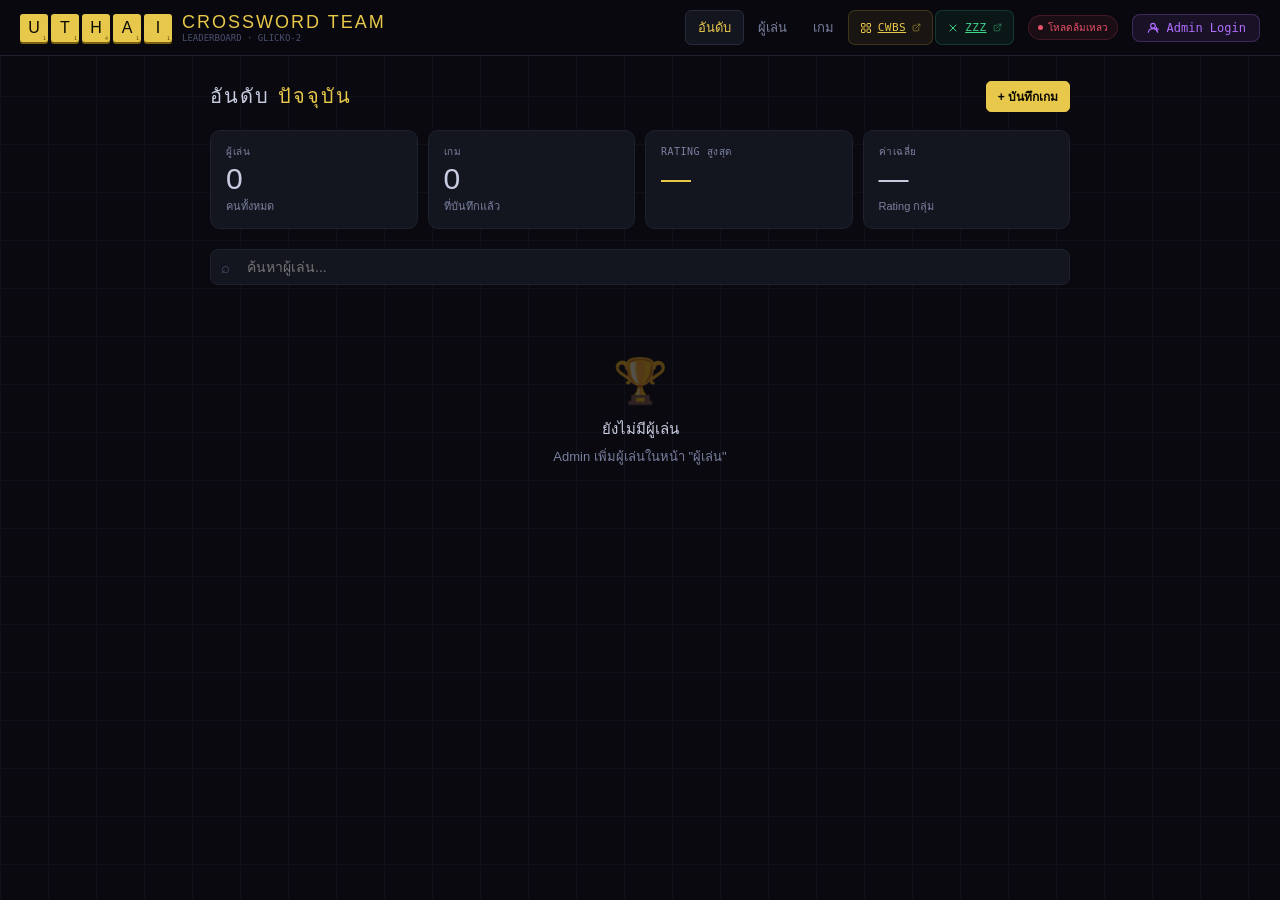
==== commit 5b6f50dc: "Update index.html" ====
--- a/index.html
+++ b/index.html
@@ -4,7 +4,7 @@
 <meta charset="UTF-8">
 <meta name="viewport" content="width=device-width, initial-scale=1.0">
 <title>Uthai Crossword Team — Leaderboard</title>
-<link href="https://fonts.googleapis.com/css2?family=Kanit:wght@600;700&family=Noto+Sans+Thai:wght@300;400;500;600&family=Noto+Sans:wght@300;400;500;600&family=JetBrains+Mono:wght@400;600&display=swap" rel="stylesheet">
+<link href="https://fonts.googleapis.com/css2?family=Bebas+Neue&family=Sarabun:wght@300;400;500;600&family=JetBrains+Mono:wght@400;600&display=swap" rel="stylesheet">
 <style>
 :root {
   --bg:#09090f; --surface:#0f1018; --card:#14161f; --border:#1e2130; --border2:#262a3c;
@@ -12,40 +12,38 @@
   --green:#3fd68a; --red:#e8506a; --blue:#5098e8; --muted:#4a5070;
   --text:#c8cce0; --text2:#7a80a0;
   --admin-accent:#b06cff;
-  --font-body:'Noto Sans Thai','Noto Sans',sans-serif;
-  --font-display:'Kanit','Noto Sans',sans-serif;
-  --font-mono:'JetBrains Mono',monospace;
 }
 *,*::before,*::after{box-sizing:border-box;margin:0;padding:0}
 html{scroll-behavior:smooth}
-body{background:var(--bg);color:var(--text);font-family:var(--font-body);font-size:15px;min-height:100vh;overflow-x:hidden}
+body{background:var(--bg);color:var(--text);font-family:'Sarabun',sans-serif;font-size:15px;min-height:100vh;overflow-x:hidden}
 body::before{content:'';position:fixed;inset:0;background-image:linear-gradient(var(--border) 1px,transparent 1px),linear-gradient(90deg,var(--border) 1px,transparent 1px);background-size:48px 48px;opacity:.35;pointer-events:none;z-index:0}
 
 /* ── TOPBAR ── */
 .topbar{position:sticky;top:0;z-index:50;background:rgba(9,9,15,.92);backdrop-filter:blur(12px);border-bottom:1px solid var(--border);display:flex;align-items:center;gap:14px;padding:10px 20px}
 .logo{display:flex;align-items:center;gap:10px;flex-shrink:0}
 .logo-tiles{display:flex;gap:3px}
-.ltile{width:28px;height:28px;background:var(--blue);color:#fff;font-family:var(--font-display);font-size:16px;display:flex;align-items:center;justify-content:center;border-radius:3px;box-shadow:0 2px 0 #2060a0;position:relative;animation:tileIn .5s ease backwards}
+.ltile{width:28px;height:28px;background:var(--gold);color:#0a0800;font-family:'Bebas Neue',sans-serif;font-size:16px;display:flex;align-items:center;justify-content:center;border-radius:3px;box-shadow:0 2px 0 #7a6010;position:relative;animation:tileIn .5s ease backwards}
+.ltile:nth-child(1){--i:0}.ltile:nth-child(2){--i:1}.ltile:nth-child(3){--i:2}
 .ltile{animation-delay:calc(var(--i,0)*.06s)}
-.ltile span{position:absolute;bottom:1px;right:2px;font-family:var(--font-mono);font-size:5px;color:rgba(255,255,255,.65)}
+.ltile span{position:absolute;bottom:1px;right:2px;font-family:'JetBrains Mono',monospace;font-size:5px;color:#5a4000}
 @keyframes tileIn{from{opacity:0;transform:translateY(-8px)}to{opacity:1;transform:none}}
-.logo-text{font-family:var(--font-display);font-size:18px;letter-spacing:2px;color:#fff}
-.logo-sub{font-size:9px;color:var(--muted);font-family:var(--font-mono)}
-.topbar-nav{display:none}
-.tnav{background:none;border:none;color:var(--text2);font-family:var(--font-body);font-size:13px;padding:6px 12px;border-radius:6px;cursor:pointer;transition:background .15s,color .15s;white-space:nowrap}
+.logo-text{font-family:'Bebas Neue',sans-serif;font-size:18px;letter-spacing:2px;color:var(--gold)}
+.logo-sub{font-size:9px;color:var(--muted);font-family:'JetBrains Mono',monospace}
+.topbar-nav{display:flex;gap:2px;margin-left:auto}
+.tnav{background:none;border:none;color:var(--text2);font-family:'Sarabun',sans-serif;font-size:13px;padding:6px 12px;border-radius:6px;cursor:pointer;transition:background .15s,color .15s;white-space:nowrap}
 .tnav:hover{background:var(--card);color:var(--text)}
 .tnav.act{background:var(--card);color:var(--gold);border:1px solid var(--border2)}
-.tnav.cwbs-link{display:flex;align-items:center;gap:6px;background:rgba(232,200,74,.07);border:1px solid rgba(232,200,74,.18);border-radius:7px;color:var(--gold);padding:5px 11px;font-family:var(--font-mono);font-size:11px;letter-spacing:.5px;transition:background .15s,border-color .15s,transform .1s}
+.tnav.cwbs-link{display:flex;align-items:center;gap:6px;background:rgba(232,200,74,.07);border:1px solid rgba(232,200,74,.18);border-radius:7px;color:var(--gold);padding:5px 11px;font-family:'JetBrains Mono',monospace;font-size:11px;letter-spacing:.5px;transition:background .15s,border-color .15s,transform .1s}
 .tnav.cwbs-link:hover{background:rgba(232,200,74,.15);border-color:rgba(232,200,74,.4);transform:translateY(-1px)}
 .tnav.cwbs-link svg{width:12px;height:12px;fill:none;stroke:currentColor;stroke-width:2;flex-shrink:0}
 
 /* ── LOGIN BUTTON (topbar) ── */
-.login-trigger-btn{display:flex;align-items:center;gap:7px;background:rgba(176,108,255,.10);border:1px solid rgba(176,108,255,.25);border-radius:8px;padding:6px 13px;color:var(--admin-accent);font-family:var(--font-mono);font-size:12px;cursor:pointer;transition:background .15s,border-color .15s;white-space:nowrap;flex-shrink:0}
+.login-trigger-btn{display:flex;align-items:center;gap:7px;background:rgba(176,108,255,.10);border:1px solid rgba(176,108,255,.25);border-radius:8px;padding:6px 13px;color:var(--admin-accent);font-family:'JetBrains Mono',monospace;font-size:12px;cursor:pointer;transition:background .15s,border-color .15s;white-space:nowrap;flex-shrink:0}
 .login-trigger-btn:hover{background:rgba(176,108,255,.20);border-color:rgba(176,108,255,.45)}
 .login-trigger-btn svg{width:14px;height:14px;stroke:currentColor;fill:none;stroke-width:2;flex-shrink:0}
 
 /* admin badge in topbar */
-.admin-badge{display:none;align-items:center;gap:6px;background:rgba(176,108,255,.12);border:1px solid rgba(176,108,255,.3);border-radius:20px;padding:4px 12px;font-size:12px;color:var(--admin-accent);font-family:var(--font-mono);flex-shrink:0}
+.admin-badge{display:none;align-items:center;gap:6px;background:rgba(176,108,255,.12);border:1px solid rgba(176,108,255,.3);border-radius:20px;padding:4px 12px;font-size:12px;color:var(--admin-accent);font-family:'JetBrains Mono',monospace;flex-shrink:0}
 .admin-badge.show{display:flex}
 .admin-dot{width:6px;height:6px;border-radius:50%;background:var(--admin-accent);animation:pulse 2s infinite}
 @keyframes pulse{0%,100%{opacity:1}50%{opacity:.4}}
@@ -55,21 +53,23 @@
 .login-dropdown{position:absolute;top:calc(100% + 10px);right:0;background:var(--card);border:1px solid var(--border2);border-radius:12px;padding:20px;width:280px;z-index:300;animation:dropIn .18s ease;box-shadow:0 16px 40px rgba(0,0,0,.6)}
 .login-dropdown.hidden{display:none}
 @keyframes dropIn{from{opacity:0;transform:translateY(-8px) scale(.97)}to{opacity:1;transform:none}}
-.dropdown-title{font-family:var(--font-display);font-size:17px;letter-spacing:2px;color:var(--admin-accent);margin-bottom:4px}
-.dropdown-sub{font-size:10px;color:var(--text2);font-family:var(--font-mono);margin-bottom:16px}
+.dropdown-title{font-family:'Bebas Neue',sans-serif;font-size:17px;letter-spacing:2px;color:var(--admin-accent);margin-bottom:4px}
+.dropdown-sub{font-size:10px;color:var(--text2);font-family:'JetBrains Mono',monospace;margin-bottom:16px}
 .dropdown-tiles{display:flex;gap:3px;margin-bottom:14px}
-.dtile{width:24px;height:24px;background:var(--gold);color:#0a0800;font-family:var(--font-display);font-size:13px;display:flex;align-items:center;justify-content:center;border-radius:3px;box-shadow:0 2px 0 #7a6010}
+.dtile{width:24px;height:24px;background:var(--gold);color:#0a0800;font-family:'Bebas Neue',sans-serif;font-size:13px;display:flex;align-items:center;justify-content:center;border-radius:3px;box-shadow:0 2px 0 #7a6010}
 .dd-error{background:rgba(232,80,106,.1);border:1px solid rgba(232,80,106,.3);border-radius:6px;padding:7px 11px;font-size:12px;color:var(--red);margin-bottom:10px;display:none}
 .dd-form-row{margin-bottom:11px}
-.dd-form-row label{display:block;font-size:10px;color:var(--text2);font-family:var(--font-mono);text-transform:uppercase;letter-spacing:.5px;margin-bottom:5px}
-.dd-form-row input{width:100%;background:var(--surface);border:1px solid var(--border2);border-radius:6px;color:var(--text);font-family:var(--font-body);font-size:14px;padding:8px 11px;outline:none;transition:border-color .2s}
+.dd-form-row label{display:block;font-size:10px;color:var(--text2);font-family:'JetBrains Mono',monospace;text-transform:uppercase;letter-spacing:.5px;margin-bottom:5px}
+.dd-form-row input{width:100%;background:var(--surface);border:1px solid var(--border2);border-radius:6px;color:var(--text);font-family:'Sarabun',sans-serif;font-size:14px;padding:8px 11px;outline:none;transition:border-color .2s}
 .dd-form-row input:focus{border-color:var(--admin-accent)}
-.dd-login-btn{width:100%;padding:9px;font-size:13px;font-weight:600;border-radius:7px;cursor:pointer;border:none;background:var(--admin-accent);color:#fff;font-family:var(--font-body);transition:opacity .15s}
+.dd-login-btn{width:100%;padding:9px;font-size:13px;font-weight:600;border-radius:7px;cursor:pointer;border:none;background:var(--admin-accent);color:#fff;font-family:'Sarabun',sans-serif;transition:opacity .15s}
 .dd-login-btn:hover{opacity:.88}
 .dd-divider{display:flex;align-items:center;gap:10px;margin:12px 0;color:var(--muted);font-size:11px}
 .dd-divider::before,.dd-divider::after{content:'';flex:1;height:1px;background:var(--border)}
-.dd-skip-btn{width:100%;padding:8px;font-size:12px;background:none;border:1px solid var(--border2);border-radius:7px;color:var(--text2);font-family:var(--font-body);cursor:pointer;transition:background .15s,color .15s}
+.dd-skip-btn{width:100%;padding:8px;font-size:12px;background:none;border:1px solid var(--border2);border-radius:7px;color:var(--text2);font-family:'Sarabun',sans-serif;cursor:pointer;transition:background .15s,color .15s}
 .dd-skip-btn:hover{background:var(--card);color:var(--text)}
+/* overlay to close dropdown on outside click */
+
 
 /* ── PAGES ── */
 .page{display:none;padding:24px 20px;position:relative;z-index:1;max-width:900px;margin:0 auto}
@@ -77,11 +77,11 @@
 
 /* ── SECTION HEAD ── */
 .sec-head{display:flex;align-items:center;justify-content:space-between;margin-bottom:18px;flex-wrap:wrap;gap:10px}
-.sec-title{font-family:var(--font-display);font-size:20px;letter-spacing:2px;color:var(--text)}
+.sec-title{font-family:'Bebas Neue',sans-serif;font-size:20px;letter-spacing:2px;color:var(--text)}
 .sec-title span{color:var(--gold)}
 
 /* ── BUTTONS ── */
-.btn{display:inline-flex;align-items:center;gap:6px;padding:8px 16px;border-radius:7px;font-family:var(--font-body);font-size:13px;font-weight:500;cursor:pointer;border:1px solid var(--border2);background:var(--card);color:var(--text);transition:background .15s,border-color .15s,transform .1s}
+.btn{display:inline-flex;align-items:center;gap:6px;padding:8px 16px;border-radius:7px;font-family:'Sarabun',sans-serif;font-size:13px;font-weight:500;cursor:pointer;border:1px solid var(--border2);background:var(--card);color:var(--text);transition:background .15s,border-color .15s,transform .1s}
 .btn:hover{background:var(--border)}
 .btn:active{transform:scale(.97)}
 .btn.primary{background:var(--gold);color:#0a0800;border-color:var(--gold);font-weight:600}
@@ -97,21 +97,21 @@
 
 /* ── LEADERBOARD TABLE ── */
 .lb-table{width:100%;border-collapse:collapse}
-.lb-table th{font-family:var(--font-mono);font-size:10px;text-transform:uppercase;letter-spacing:1px;color:var(--muted);padding:10px 14px;text-align:left;border-bottom:1px solid var(--border)}
+.lb-table th{font-family:'JetBrains Mono',monospace;font-size:10px;text-transform:uppercase;letter-spacing:1px;color:var(--muted);padding:10px 14px;text-align:left;border-bottom:1px solid var(--border)}
 .lb-table th.r{text-align:right}
 .lb-row{border-bottom:1px solid var(--border);transition:background .15s;cursor:pointer;animation:rowIn .3s ease backwards}
 .lb-row:hover{background:rgba(255,255,255,.02)}
 @keyframes rowIn{from{opacity:0;transform:translateX(-6px)}to{opacity:1;transform:none}}
 .lb-row td{padding:12px 14px}
 .lb-row td.r{text-align:right}
-.rank-cell{font-family:var(--font-display);font-size:22px;color:var(--muted);width:48px}
+.rank-cell{font-family:'Bebas Neue',sans-serif;font-size:22px;color:var(--muted);width:48px}
 .rank-1{color:var(--gold)!important}.rank-2{color:var(--silver)!important}.rank-3{color:var(--bronze)!important}
 .player-name{font-size:14px;font-weight:500;color:var(--text)}
-.player-meta{font-size:11px;color:var(--text2);margin-top:2px;font-family:var(--font-mono)}
-.rating-val{font-family:var(--font-mono);font-size:16px;font-weight:600;color:var(--text)}
-.rd-val{font-family:var(--font-mono);font-size:11px;color:var(--text2)}
+.player-meta{font-size:11px;color:var(--text2);margin-top:2px;font-family:'JetBrains Mono',monospace}
+.rating-val{font-family:'JetBrains Mono',monospace;font-size:16px;font-weight:600;color:var(--text)}
+.rd-val{font-family:'JetBrains Mono',monospace;font-size:11px;color:var(--text2)}
 .wl-cell .w{color:var(--green);font-weight:600}.wl-cell .l{color:var(--red)}
-.trend-badge{display:inline-flex;align-items:center;gap:3px;font-family:var(--font-mono);font-size:11px;padding:3px 7px;border-radius:4px}
+.trend-badge{display:inline-flex;align-items:center;gap:3px;font-family:'JetBrains Mono',monospace;font-size:11px;padding:3px 7px;border-radius:4px}
 .trend-badge.up{background:rgba(63,214,138,.12);color:var(--green)}
 .trend-badge.dn{background:rgba(232,80,106,.12);color:var(--red)}
 .trend-badge.eq{background:var(--card);color:var(--text2)}
@@ -122,37 +122,37 @@
 .stats-row{display:grid;grid-template-columns:repeat(2,1fr);gap:10px;margin-bottom:20px}
 @media(min-width:600px){.stats-row{grid-template-columns:repeat(4,1fr)}}
 .stat-card{background:var(--card);border:1px solid var(--border);border-radius:10px;padding:13px 15px}
-.stat-card .lbl{font-size:10px;color:var(--text2);font-family:var(--font-mono);text-transform:uppercase;letter-spacing:.5px;margin-bottom:5px}
-.stat-card .val{font-family:var(--font-display);font-size:30px;line-height:1;color:var(--text)}
+.stat-card .lbl{font-size:10px;color:var(--text2);font-family:'JetBrains Mono',monospace;text-transform:uppercase;letter-spacing:.5px;margin-bottom:5px}
+.stat-card .val{font-family:'Bebas Neue',sans-serif;font-size:30px;line-height:1;color:var(--text)}
 .stat-card .sub{font-size:11px;color:var(--text2);margin-top:3px}
 
 /* ── MODAL ── */
 .modal-overlay{position:fixed;inset:0;background:rgba(0,0,0,.78);backdrop-filter:blur(6px);z-index:200;display:flex;align-items:center;justify-content:center;padding:16px}
 .modal{background:var(--card);border:1px solid var(--border2);border-radius:14px;padding:26px;width:100%;max-width:460px;max-height:90vh;overflow-y:auto;animation:modalIn .18s ease}
 @keyframes modalIn{from{opacity:0;transform:scale(.95)}to{opacity:1;transform:none}}
-.modal-title{font-family:var(--font-display);font-size:21px;letter-spacing:2px;color:var(--gold);margin-bottom:18px}
+.modal-title{font-family:'Bebas Neue',sans-serif;font-size:21px;letter-spacing:2px;color:var(--gold);margin-bottom:18px}
 /* match detail */
 .md-vs{display:flex;align-items:center;gap:10px;margin-bottom:20px}
 .md-player{flex:1;min-width:0}
 .md-player-name{font-size:15px;font-weight:600;color:var(--text);white-space:nowrap;overflow:hidden;text-overflow:ellipsis}
-.md-player-sub{font-size:11px;color:var(--text2);font-family:var(--font-mono);margin-top:2px}
+.md-player-sub{font-size:11px;color:var(--text2);font-family:'JetBrains Mono',monospace;margin-top:2px}
 .md-score-box{display:flex;flex-direction:column;align-items:center;gap:4px;flex-shrink:0}
-.md-score{font-family:var(--font-display);font-size:36px;letter-spacing:3px;line-height:1;display:flex;gap:8px;align-items:center}
+.md-score{font-family:'Bebas Neue',sans-serif;font-size:36px;letter-spacing:3px;line-height:1;display:flex;gap:8px;align-items:center}
 .md-sep{color:var(--border2);font-size:28px}
 .md-outcome{font-size:10px;letter-spacing:2px;color:var(--text2)}
 .md-stats{display:grid;grid-template-columns:1fr 1fr;gap:8px;margin-bottom:16px}
 .md-stat{background:var(--surface);border:1px solid var(--border);border-radius:8px;padding:10px 12px}
 .md-stat-label{font-size:10px;color:var(--text2);letter-spacing:1px;text-transform:uppercase;margin-bottom:4px}
-.md-stat-val{font-size:13px;color:var(--text);font-family:var(--font-mono);word-break:break-word}
+.md-stat-val{font-size:13px;color:var(--text);font-family:'JetBrains Mono',monospace;word-break:break-word}
 .md-stat.full{grid-column:1/-1}
 .md-board{width:100%;border-radius:8px;margin-bottom:16px;cursor:zoom-in;display:block}
-.md-rating-change{font-size:12px;font-family:var(--font-mono)}
+.md-rating-change{font-size:12px;font-family:'JetBrains Mono',monospace}
 .md-rating-change.pos{color:var(--green)}
 .md-rating-change.neg{color:var(--red)}
 .md-rating-change.neu{color:var(--text2)}
 .form-row{margin-bottom:13px}
-.form-row label{display:block;font-size:11px;color:var(--text2);font-family:var(--font-mono);text-transform:uppercase;letter-spacing:.5px;margin-bottom:5px}
-.form-row input,.form-row select{width:100%;background:var(--surface);border:1px solid var(--border2);border-radius:7px;color:var(--text);font-family:var(--font-body);font-size:14px;padding:9px 12px;outline:none;transition:border-color .2s}
+.form-row label{display:block;font-size:11px;color:var(--text2);font-family:'JetBrains Mono',monospace;text-transform:uppercase;letter-spacing:.5px;margin-bottom:5px}
+.form-row input,.form-row select{width:100%;background:var(--surface);border:1px solid var(--border2);border-radius:7px;color:var(--text);font-family:'Sarabun',sans-serif;font-size:14px;padding:9px 12px;outline:none;transition:border-color .2s}
 .form-row input:focus,.form-row select:focus{border-color:var(--gold)}
 .form-row select option{background:var(--card)}
 .form-grid{display:grid;grid-template-columns:1fr 1fr;gap:11px}
@@ -163,24 +163,24 @@
 .game-item:hover{border-color:var(--border2);background:var(--surface)}
 .game-vs{display:flex;align-items:center;gap:8px;flex:1;min-width:0}
 .game-player{font-size:13px;font-weight:500;white-space:nowrap;overflow:hidden;text-overflow:ellipsis}
-.game-score{font-family:var(--font-mono);font-size:15px;font-weight:600;text-align:center;min-width:80px;flex-shrink:0}
+.game-score{font-family:'JetBrains Mono',monospace;font-size:15px;font-weight:600;text-align:center;min-width:80px;flex-shrink:0}
 .game-score .sc-w{color:var(--green)}.game-score .sc-l{color:var(--red)}.game-score .sep{color:var(--muted);padding:0 3px}
-.game-meta{font-size:11px;color:var(--text2);font-family:var(--font-mono);margin-top:2px}
-.outcome-badge{width:30px;height:30px;border-radius:50%;font-family:var(--font-display);font-size:13px;display:flex;align-items:center;justify-content:center;flex-shrink:0}
+.game-meta{font-size:11px;color:var(--text2);font-family:'JetBrains Mono',monospace;margin-top:2px}
+.outcome-badge{width:30px;height:30px;border-radius:50%;font-family:'Bebas Neue',sans-serif;font-size:13px;display:flex;align-items:center;justify-content:center;flex-shrink:0}
 .outcome-badge.W{background:rgba(63,214,138,.15);color:var(--green);border:1px solid rgba(63,214,138,.3)}
 .outcome-badge.L{background:rgba(232,80,106,.15);color:var(--red);border:1px solid rgba(232,80,106,.3)}
 .outcome-badge.D{background:var(--card);color:var(--text2);border:1px solid var(--border2)}
 
 /* ── PROFILE ── */
 .profile-header{display:flex;align-items:center;gap:16px;margin-bottom:22px}
-.avatar{width:60px;height:60px;border-radius:50%;display:flex;align-items:center;justify-content:center;font-family:var(--font-display);font-size:24px;border:2px solid var(--border2);flex-shrink:0}
-.profile-name{font-family:var(--font-display);font-size:26px;letter-spacing:2px;line-height:1;color:var(--text)}
-.profile-sub{font-size:11px;color:var(--text2);font-family:var(--font-mono);margin-top:3px}
+.avatar{width:60px;height:60px;border-radius:50%;display:flex;align-items:center;justify-content:center;font-family:'Bebas Neue',sans-serif;font-size:24px;border:2px solid var(--border2);flex-shrink:0}
+.profile-name{font-family:'Bebas Neue',sans-serif;font-size:26px;letter-spacing:2px;line-height:1;color:var(--text)}
+.profile-sub{font-size:11px;color:var(--text2);font-family:'JetBrains Mono',monospace;margin-top:3px}
 .chart-wrap{position:relative;width:100%;height:150px;margin:12px 0}
 
 /* ── SEARCH ── */
 .search-wrap{position:relative;margin-bottom:14px}
-.search-wrap input{width:100%;background:var(--card);border:1px solid var(--border);border-radius:8px;color:var(--text);font-family:var(--font-body);font-size:14px;padding:9px 13px 9px 36px;outline:none;transition:border-color .2s}
+.search-wrap input{width:100%;background:var(--card);border:1px solid var(--border);border-radius:8px;color:var(--text);font-family:'Sarabun',sans-serif;font-size:14px;padding:9px 13px 9px 36px;outline:none;transition:border-color .2s}
 .search-wrap input:focus{border-color:var(--gold)}
 .search-icon{position:absolute;left:11px;top:50%;transform:translateY(-50%);color:var(--muted);font-size:15px;pointer-events:none}
 
@@ -189,7 +189,7 @@
 .tour-card:hover{border-color:var(--border2)}
 .tour-icon{width:42px;height:42px;border-radius:8px;background:rgba(232,200,74,.1);border:1px solid rgba(232,200,74,.2);display:flex;align-items:center;justify-content:center;font-size:18px;flex-shrink:0}
 .tour-name{font-size:14px;font-weight:500}
-.tour-meta{font-size:11px;color:var(--text2);font-family:var(--font-mono);margin-top:2px}
+.tour-meta{font-size:11px;color:var(--text2);font-family:'JetBrains Mono',monospace;margin-top:2px}
 
 /* ── EMPTY ── */
 .empty{text-align:center;padding:56px 20px;color:var(--text2)}
@@ -199,9 +199,9 @@
 
 /* ── ADMIN PANEL PAGE ── */
 .admin-section{background:rgba(176,108,255,.05);border:1px solid rgba(176,108,255,.2);border-radius:10px;padding:16px 18px;margin-bottom:14px}
-.admin-section-title{font-size:11px;font-family:var(--font-mono);text-transform:uppercase;letter-spacing:1px;color:var(--admin-accent);margin-bottom:12px}
+.admin-section-title{font-size:11px;font-family:'JetBrains Mono',monospace;text-transform:uppercase;letter-spacing:1px;color:var(--admin-accent);margin-bottom:12px}
 .danger-zone{background:rgba(232,80,106,.05);border:1px solid rgba(232,80,106,.2);border-radius:10px;padding:16px 18px;margin-bottom:14px}
-.danger-zone-title{font-size:11px;font-family:var(--font-mono);text-transform:uppercase;letter-spacing:1px;color:var(--red);margin-bottom:12px}
+.danger-zone-title{font-size:11px;font-family:'JetBrains Mono',monospace;text-transform:uppercase;letter-spacing:1px;color:var(--red);margin-bottom:12px}
 .admin-action-row{display:flex;align-items:center;justify-content:space-between;padding:10px 0;border-bottom:1px solid var(--border)}
 .admin-action-row:last-child{border-bottom:none;padding-bottom:0}
 .admin-action-row .desc{font-size:13px;color:var(--text2)}
@@ -213,10 +213,10 @@
 .pending-banner:hover{background:rgba(232,200,74,.12)}
 .pending-dot{width:8px;height:8px;border-radius:50%;background:var(--gold);flex-shrink:0;animation:pulse 2s infinite}
 .pending-banner .pb-text{flex:1;font-size:13px;color:var(--gold)}
-.pending-banner .pb-count{font-family:var(--font-display);font-size:20px;color:var(--gold);line-height:1}
+.pending-banner .pb-count{font-family:'Bebas Neue',sans-serif;font-size:20px;color:var(--gold);line-height:1}
 .pending-item{background:var(--card);border:1px solid rgba(232,200,74,.3);border-radius:10px;padding:13px 15px;margin-bottom:8px;animation:rowIn .25s ease backwards}
 .pending-item .pi-players{font-size:14px;font-weight:500;margin-bottom:4px}
-.pending-item .pi-meta{font-size:11px;color:var(--text2);font-family:var(--font-mono)}
+.pending-item .pi-meta{font-size:11px;color:var(--text2);font-family:'JetBrains Mono',monospace}
 .pending-actions{display:flex;gap:7px;margin-top:10px}
 .btn.approve{background:rgba(63,214,138,.12);color:var(--green);border-color:rgba(63,214,138,.3)}
 .btn.approve:hover{background:rgba(63,214,138,.22)}
@@ -243,6 +243,7 @@
   animation:liveRing 2.4s ease-out infinite;
   pointer-events:none;
 }
+.sync-pill{position:relative}
 @keyframes liveRing{
   0%{opacity:.7;transform:scale(1)}
   70%{opacity:0;transform:scale(1.18)}
@@ -259,7 +260,7 @@
 }
 
 /* ── HAMBURGER BUTTON ── */
-.hamburger-btn{display:flex;align-items:center;justify-content:center;width:36px;height:36px;background:none;border:1px solid var(--border2);border-radius:8px;cursor:pointer;color:var(--text2);flex-shrink:0;transition:background .15s,color .15s}
+.hamburger-btn{display:none;align-items:center;justify-content:center;width:36px;height:36px;background:none;border:1px solid var(--border2);border-radius:8px;cursor:pointer;color:var(--text2);flex-shrink:0;transition:background .15s,color .15s}
 .hamburger-btn:hover{background:var(--card);color:var(--text)}
 .hamburger-btn svg{width:18px;height:18px;stroke:currentColor;fill:none;stroke-width:2;stroke-linecap:round}
 
@@ -270,11 +271,11 @@
 .drawer.open{transform:translateX(0)}
 .drawer-header{display:flex;align-items:center;gap:10px;padding:16px;border-bottom:1px solid var(--border)}
 .drawer-logo-tiles{display:flex;gap:3px}
-.drawer-logo-text{font-family:var(--font-display);font-size:16px;letter-spacing:2px;color:#fff}
+.drawer-logo-text{font-family:'Bebas Neue',sans-serif;font-size:16px;letter-spacing:2px;color:var(--gold)}
 .drawer-close{margin-left:auto;width:32px;height:32px;background:none;border:1px solid var(--border2);border-radius:7px;cursor:pointer;color:var(--text2);display:flex;align-items:center;justify-content:center;font-size:16px;transition:background .15s}
 .drawer-close:hover{background:var(--card);color:var(--text)}
 .drawer-nav{flex:1;padding:12px 10px;display:flex;flex-direction:column;gap:4px;overflow-y:auto}
-.drawer-nav-item{display:flex;align-items:center;gap:10px;padding:11px 14px;border-radius:9px;background:none;border:none;color:var(--text2);font-family:var(--font-body);font-size:14px;cursor:pointer;width:100%;text-align:left;text-decoration:none;transition:background .15s,color .15s}
+.drawer-nav-item{display:flex;align-items:center;gap:10px;padding:11px 14px;border-radius:9px;background:none;border:none;color:var(--text2);font-family:'Sarabun',sans-serif;font-size:14px;cursor:pointer;width:100%;text-align:left;text-decoration:none;transition:background .15s,color .15s}
 .drawer-nav-item:hover{background:var(--card);color:var(--text)}
 .drawer-nav-item.act{background:var(--card);color:var(--gold)}
 .drawer-nav-item svg{width:18px;height:18px;stroke:currentColor;fill:none;stroke-width:1.5;stroke-linecap:round;stroke-linejoin:round;flex-shrink:0;overflow:visible}
@@ -286,33 +287,43 @@
 .drawer-footer{padding:12px 10px;border-top:1px solid var(--border)}
 
 /* ── MOBILE ── */
-.tab-bar{display:none;position:fixed;bottom:0;left:0;right:0;z-index:50;background:rgba(9,9,15,.96);backdrop-filter:blur(12px);border-top:1px solid var(--border);padding:8px 0 env(safe-area-inset-bottom)}
 @media(max-width:600px){
+  .hamburger-btn{display:flex}
   .topbar{padding:8px 12px;gap:8px}
   .logo-sub{display:none}
+  .logo-tiles{display:flex}
   .logo-text{display:none}
-  .page{padding:14px 12px;padding-bottom:84px}
-  .admin-badge span.label{display:none}
-  .tab-bar{display:flex}
-  /* leaderboard: hide RD & W-L columns */
+  .page{padding:14px 12px}
+  /* leaderboard: hide RD & W-L columns, keep rank/name/rating/change */
   .lb-table th:nth-child(4),.lb-row td:nth-child(4),
   .lb-table th:nth-child(5),.lb-row td:nth-child(5){display:none}
   .hide-mobile{display:none}
   .login-trigger-btn span{display:none}
   .login-trigger-btn{padding:6px 8px}
+  /* smaller rank font on mobile */
   .rank-cell{font-size:17px;width:36px}
   .lb-row td{padding:10px 8px}
-  .lb-table th{padding:8px}
+  .lb-table th{padding:8px 8px}
   .player-name{font-size:13px}
   .rating-val{font-size:14px}
+  /* trend badge compact */
   .trend-badge{font-size:10px;padding:2px 5px}
+  /* stat cards 2 per row already, just tighten */
   .stat-card .val{font-size:24px}
+  /* sync pill: show full label on mobile too (it's the LIVE indicator) */
   .sync-pill span.sync-label{display:inline!important}
   .sync-pill{font-size:9px;padding:3px 7px}
+}
+.tab-bar{display:none;position:fixed;bottom:0;left:0;right:0;z-index:50;background:rgba(9,9,15,.96);backdrop-filter:blur(12px);border-top:1px solid var(--border);padding:8px 0 env(safe-area-inset-bottom)}
+@media(max-width:600px){
+  .tab-bar{display:flex}
+  .page{padding-bottom:84px}
+  .topbar-nav{display:none}
+  .admin-badge span.label{display:none}
   /* active tab indicator */
   .tab-item.act::after{content:'';position:absolute;bottom:-2px;left:50%;transform:translateX(-50%);width:18px;height:2px;background:var(--gold);border-radius:1px}
 }
-.tab-item{flex:1;display:flex;flex-direction:column;align-items:center;gap:3px;padding:6px 2px;background:none;border:none;color:var(--text2);font-size:10px;font-family:var(--font-body);cursor:pointer;transition:color .15s;position:relative}
+.tab-item{flex:1;display:flex;flex-direction:column;align-items:center;gap:3px;padding:6px 2px;background:none;border:none;color:var(--text2);font-size:10px;font-family:'Sarabun',sans-serif;cursor:pointer;transition:color .15s;position:relative}
 .tab-item.act{color:var(--gold)}
 .tab-item svg{width:20px;height:20px;stroke:currentColor;fill:none;stroke-width:1.5;stroke-linecap:round;stroke-linejoin:round}
 
@@ -321,7 +332,7 @@
 .img-dropzone:hover,.img-dropzone.dragover{border-color:var(--gold);background:rgba(232,200,74,.04)}
 .img-dropzone .dz-icon{font-size:28px;margin-bottom:6px;opacity:.5}
 .img-dropzone .dz-text{font-size:12px;color:var(--text2)}
-.img-dropzone .dz-sub{font-size:10px;color:var(--muted);margin-top:3px;font-family:var(--font-mono)}
+.img-dropzone .dz-sub{font-size:10px;color:var(--muted);margin-top:3px;font-family:'JetBrains Mono',monospace}
 .img-dropzone input[type="file"]{position:absolute;inset:0;opacity:0;cursor:pointer}
 .img-preview-wrap{position:relative;margin-top:10px;display:none}
 .img-preview-wrap.has-img{display:block}
@@ -332,7 +343,7 @@
 .upload-progress.show{display:flex}
 .upload-spinner{width:16px;height:16px;border:2px solid var(--border2);border-top-color:var(--gold);border-radius:50%;animation:spin .6s linear infinite}
 @keyframes spin{to{transform:rotate(360deg)}}
-.upload-progress .up-text{font-size:11px;color:var(--gold);font-family:var(--font-mono)}
+.upload-progress .up-text{font-size:11px;color:var(--gold);font-family:'JetBrains Mono',monospace}
 
 /* ── LIGHTBOX ── */
 .lightbox-overlay{position:fixed;inset:0;background:rgba(0,0,0,.92);backdrop-filter:blur(8px);z-index:500;display:flex;align-items:center;justify-content:center;padding:20px;cursor:zoom-out;animation:fadeIn .2s ease}
@@ -350,19 +361,19 @@
 
 /* ── CLOUD SETTINGS ── */
 .cloud-section{background:rgba(80,152,232,.05);border:1px solid rgba(80,152,232,.2);border-radius:10px;padding:16px 18px;margin-bottom:14px}
-.cloud-section-title{font-size:11px;font-family:var(--font-mono);text-transform:uppercase;letter-spacing:1px;color:var(--blue);margin-bottom:12px;display:flex;align-items:center;gap:6px}
-.cloud-status{display:inline-flex;align-items:center;gap:5px;font-size:10px;font-family:var(--font-mono);padding:3px 8px;border-radius:4px;margin-left:auto}
+.cloud-section-title{font-size:11px;font-family:'JetBrains Mono',monospace;text-transform:uppercase;letter-spacing:1px;color:var(--blue);margin-bottom:12px;display:flex;align-items:center;gap:6px}
+.cloud-status{display:inline-flex;align-items:center;gap:5px;font-size:10px;font-family:'JetBrains Mono',monospace;padding:3px 8px;border-radius:4px;margin-left:auto}
 .cloud-status.ok{background:rgba(63,214,138,.1);color:var(--green)}
 .cloud-status.err{background:rgba(232,80,106,.1);color:var(--red)}
 .cloud-status.loading{background:rgba(232,200,74,.1);color:var(--gold)}
 .cloud-status-dot{width:6px;height:6px;border-radius:50%;background:currentColor}
-.api-key-input{width:100%;background:var(--surface);border:1px solid var(--border2);border-radius:6px;color:var(--text);font-family:var(--font-mono);font-size:12px;padding:8px 11px;outline:none;transition:border-color .2s}
+.api-key-input{width:100%;background:var(--surface);border:1px solid var(--border2);border-radius:6px;color:var(--text);font-family:'JetBrains Mono',monospace;font-size:12px;padding:8px 11px;outline:none;transition:border-color .2s}
 .api-key-input:focus{border-color:var(--blue)}
 .api-key-input::placeholder{color:var(--muted)}
 .cloud-btn-row{display:flex;gap:8px;margin-top:12px;flex-wrap:wrap}
 
 /* ── REALTIME SYNC INDICATOR ── */
-.sync-pill{display:inline-flex;align-items:center;gap:5px;font-family:var(--font-mono);font-size:10px;padding:4px 9px;border-radius:20px;border:1px solid transparent;transition:all .3s;flex-shrink:0;white-space:nowrap;cursor:pointer;position:relative}
+.sync-pill{display:inline-flex;align-items:center;gap:5px;font-family:'JetBrains Mono',monospace;font-size:10px;padding:4px 9px;border-radius:20px;border:1px solid transparent;transition:all .3s;flex-shrink:0;white-space:nowrap;cursor:pointer;position:relative}
 .sync-pill.syncing{background:rgba(232,200,74,.08);border-color:rgba(232,200,74,.2);color:var(--gold)}
 .sync-pill.err{background:rgba(232,80,106,.08);border-color:rgba(232,80,106,.2);color:var(--red)}
 .sync-pill.offline{background:var(--card);border-color:var(--border);color:var(--muted)}
@@ -409,6 +420,46 @@
       <svg viewBox="0 0 24 24" style="width:9px;height:9px;opacity:.6"><path d="M18 13v6a2 2 0 01-2 2H5a2 2 0 01-2-2V8a2 2 0 012-2h6M15 3h6v6M10 14L21 3" stroke-linecap="round" stroke-linejoin="round"/></svg>
     </a>
   </nav>
+
+  <!-- admin badge (shown when logged in) -->
+  <div class="admin-badge" id="adminBadge">
+    <span class="admin-dot"></span>
+    <span class="label">ADMIN</span>
+    <button onclick="logout()" style="background:none;border:none;color:var(--admin-accent);cursor:pointer;font-size:12px;padding:0;margin-left:4px;opacity:.7" title="ออกจากระบบ">✕</button>
+  </div>
+
+  <!-- realtime sync indicator -->
+  <div class="sync-pill offline" id="syncPill" title="สถานะการซิงค์ข้อมูล" onclick="manualRefresh()" style="cursor:pointer">
+    <span class="sync-dot"></span>
+    <span class="sync-label" id="syncLabel">—</span>
+  </div>
+
+  <!-- login button + dropdown (shown when NOT logged in) -->
+  <div class="login-dropdown-wrap" id="loginWrap">
+    <button class="login-trigger-btn" id="loginTriggerBtn" onclick="toggleDropdown()">
+      <svg viewBox="0 0 24 24"><circle cx="12" cy="8" r="4"/><path d="M4 20c0-4 3.6-7 8-7s8 3 8 7"/><path d="M18 11v6M21 14h-6" stroke-linecap="round"/></svg>
+      <span>Admin Login</span>
+    </button>
+    <div class="login-dropdown hidden" id="loginDropdown">
+      <div class="dropdown-tiles">
+        <div class="dtile">A</div><div class="dtile">D</div><div class="dtile">M</div><div class="dtile">I</div><div class="dtile">N</div>
+      </div>
+      <div class="dropdown-title">Admin Login</div>
+      <div class="dropdown-sub">CROSSWORD CLUB · LEADERBOARD</div>
+      <div class="dd-error" id="ddError">รหัสผ่านไม่ถูกต้อง</div>
+      <div class="dd-form-row">
+        <label>รหัสผ่าน Admin</label>
+        <input type="password" id="ddPwd" placeholder="••••••••" onkeydown="if(event.key==='Enter')doLogin()">
+      </div>
+      <div style="display:flex;align-items:center;gap:8px;margin-bottom:12px">
+        <input type="checkbox" id="ddRemember" style="width:14px;height:14px;accent-color:var(--admin-accent);cursor:pointer">
+        <label for="ddRemember" style="font-size:11px;color:var(--text2);cursor:pointer;user-select:none">จดจำการเข้าสู่ระบบ</label>
+      </div>
+      <button class="dd-login-btn" onclick="doLogin()">เข้าสู่ระบบ</button>
+      <div class="dd-divider">หรือ</div>
+      <button class="dd-skip-btn" onclick="closeDropdown()">ดูแบบ Guest (ไม่ต้อง login)</button>
+    </div>
+  </div>
 </header>
 
 <!-- ══ MOBILE DRAWER ══ -->
@@ -420,7 +471,7 @@
       <div class="ltile" style="--i:1;width:22px;height:22px;font-size:12px">T<span>1</span></div>
       <div class="ltile" style="--i:2;width:22px;height:22px;font-size:12px">H<span>4</span></div>
     </div>
-    <div class="drawer-logo-text">CROSSWORD TEAM</div>
+    <div class="drawer-logo-text">CROSSWORD</div>
     <button class="drawer-close" onclick="closeDrawer()">✕</button>
   </div>
   <div class="drawer-nav">
@@ -454,17 +505,6 @@
   </div>
   <div class="drawer-footer" id="drawerFooter">
     <!-- login button in drawer (shown when NOT logged in) -->
-    <!-- sync indicator in drawer -->
-    <div class="sync-pill offline" id="syncPill" title="สถานะการซิงค์ข้อมูล" onclick="manualRefresh()" style="cursor:pointer;width:100%;justify-content:flex-start;padding:9px 14px;border-radius:9px;margin-bottom:8px">
-      <span class="sync-dot"></span>
-      <span class="sync-label" id="syncLabel">—</span>
-    </div>
-    <!-- admin badge in drawer (shown when logged in) -->
-    <div class="admin-badge" id="adminBadge" style="display:none;width:100%;border-radius:9px;padding:9px 14px;margin-bottom:8px;justify-content:flex-start">
-      <span class="admin-dot"></span>
-      <span class="label">ADMIN MODE</span>
-      <button onclick="logout();closeDrawer()" style="background:none;border:none;color:var(--admin-accent);cursor:pointer;font-size:12px;padding:0;margin-left:auto;opacity:.7" title="ออกจากระบบ">✕</button>
-    </div>
     <button class="drawer-nav-item" id="drawerLoginBtn" onclick="openDrawerLogin()" style="border:1px solid rgba(176,108,255,.25);color:var(--admin-accent);background:rgba(176,108,255,.07)">
       <svg viewBox="0 0 24 24"><circle cx="12" cy="8" r="4"/><path d="M4 20c0-4 3.6-7 8-7s8 3 8 7"/><path d="M18 11v6M21 14h-6" stroke-linecap="round"/></svg>
       Admin Login
@@ -485,10 +525,10 @@
 <!-- ── LEADERBOARD ── -->
 <div id="page-leaderboard" class="page active">
   <div class="sec-head">
-    <div><div class="sec-title">อันดับ<span>ปัจจุบัน</span></div></div>
+    <div><div class="sec-title">อันดับ <span>ปัจจุบัน</span></div></div>
     <div style="display:flex;gap:8px">
       <button class="btn primary sm" onclick="openSubmitGame()">+ บันทึกเกม</button>
-      <button class="btn sm admin-only" onclick="openAddGame()">⚙ Admin เกม</button>
+      <button class="btn sm admin-only" style="background:rgba(176,108,255,.1);color:var(--admin-accent);border-color:rgba(176,108,255,.3)" onclick="openAddGame()">⚙ Admin เกม</button>
     </div>
   </div>
   <div id="pendingBanner" style="display:none"></div>
@@ -512,7 +552,7 @@
 <!-- ── PLAYERS ── -->
 <div id="page-players" class="page">
   <div class="sec-head">
-    <div class="sec-title">ผู้เล่น<span>ทั้งหมด</span></div>
+    <div class="sec-title">ผู้เล่น <span>ทั้งหมด</span></div>
     <button class="btn primary sm admin-only" onclick="openAddPlayer()">+ เพิ่มผู้เล่น</button>
   </div>
   <div class="search-wrap">
@@ -525,17 +565,17 @@
 <!-- ── GAMES ── -->
 <div id="page-games" class="page">
   <div class="sec-head">
-    <div class="sec-title">ประวัติ<span>เกม</span></div>
+    <div class="sec-title">ประวัติ <span>เกม</span></div>
     <div style="display:flex;gap:8px">
       <button class="btn primary sm" onclick="openSubmitGame()">+ บันทึกเกม</button>
-      <button class="btn sm admin-only" onclick="openAddGame()">⚙ Admin เกม</button>
+      <button class="btn sm admin-only" style="background:rgba(176,108,255,.1);color:var(--admin-accent);border-color:rgba(176,108,255,.3)" onclick="openAddGame()">⚙ Admin เกม</button>
     </div>
   </div>
   <div id="pendingSection" style="display:none">
-    <div style="font-size:10px;color:var(--gold);font-family:var(--font-mono);text-transform:uppercase;letter-spacing:.5px;margin-bottom:8px">⏳ รอการอนุมัติจาก Admin</div>
+    <div style="font-size:10px;color:var(--gold);font-family:'JetBrains Mono',monospace;text-transform:uppercase;letter-spacing:.5px;margin-bottom:8px">⏳ รอการอนุมัติจาก Admin</div>
     <div id="pendingList"></div>
     <div style="height:8px"></div>
-    <div style="font-size:10px;color:var(--text2);font-family:var(--font-mono);text-transform:uppercase;letter-spacing:.5px;margin-bottom:8px;margin-top:8px">เกมที่อนุมัติแล้ว</div>
+    <div style="font-size:10px;color:var(--text2);font-family:'JetBrains Mono',monospace;text-transform:uppercase;letter-spacing:.5px;margin-bottom:8px;margin-top:8px">เกมที่อนุมัติแล้ว</div>
   </div>
   <div class="search-wrap">
     <span class="search-icon">⌕</span>
@@ -619,7 +659,7 @@
       <button class="btn sm" onclick="syncLocalToGist()">⬆ Sync Local → Gist</button>
       <button class="btn sm" onclick="loadFromGist()">⬇ โหลดจาก Gist</button>
     </div>
-    <div id="cloudMsg" style="font-size:11px;margin-top:8px;display:none;font-family:var(--font-mono)"></div>
+    <div id="cloudMsg" style="font-size:11px;margin-top:8px;display:none;font-family:'JetBrains Mono',monospace"></div>
   </div>
 
   <div class="danger-zone">
@@ -632,7 +672,7 @@
       <div><strong>รีเซ็ต Rating ทั้งหมด</strong><div class="desc">ตั้ง Rating=1500, RD=350 ทุกคน</div></div>
       <button class="btn danger sm" onclick="resetAllRatings()">รีเซ็ต Rating</button>
     </div>
-    <div class="admin-action-row">
+    <div class="admin-action-row" style="border:none">
       <div><strong>ล้างข้อมูลทั้งหมด</strong><div class="desc">ลบผู้เล่น เกม ทัวร์นาเมนต์ทั้งหมด</div></div>
       <button class="btn danger sm" onclick="clearAllData()">ล้างทั้งหมด</button>
     </div>
@@ -907,31 +947,30 @@
 }
 
 let syncTimeout = null;
-// ── GIST FILE BUILDER (shared by sync functions) ──
-function buildGistFiles(pat) {
-  return {
-    'players.json':     { content: JSON.stringify(players, null, 2) },
-    'games.json':       { content: JSON.stringify(games, null, 2) },
-    'tournaments.json': { content: JSON.stringify(tournaments, null, 2) },
-    'pending.json':     { content: JSON.stringify(pendingGames, null, 2) },
-    'meta.json':        { content: JSON.stringify({
-      lastUpdated: new Date().toISOString(),
-      imgbbKey: localStorage.getItem(STORE.imgbbKey) || '',
-      secToken: pat ? obfuscateToken(pat) : ''
-    }, null, 2) }
-  };
-}
-
 function autoSyncToGist() {
   const gistId = localStorage.getItem(STORE.gistId);
   const pat = localStorage.getItem(STORE.githubPat) || gistWriteToken;
   if (!gistId || !pat) return;
-
+  
   if (syncTimeout) clearTimeout(syncTimeout);
   syncTimeout = setTimeout(async () => {
     try {
+      const patForMeta = localStorage.getItem(STORE.githubPat) || gistWriteToken;
+      const obfuscatedPat = patForMeta ? obfuscateToken(patForMeta) : '';
       const nowISO = new Date().toISOString();
-      await updateGist(gistId, buildGistFiles(pat));
+      const files = {
+        'players.json': { content: JSON.stringify(players, null, 2) },
+        'games.json': { content: JSON.stringify(games, null, 2) },
+        'tournaments.json': { content: JSON.stringify(tournaments, null, 2) },
+        'pending.json': { content: JSON.stringify(pendingGames, null, 2) },
+        'meta.json': { content: JSON.stringify({ 
+          lastUpdated: nowISO,
+          imgbbKey: localStorage.getItem(STORE.imgbbKey) || '',
+          secToken: obfuscatedPat
+        }, null, 2) }
+      };
+      await updateGist(gistId, files);
+      // อัปเดต timestamp ที่รู้อยู่แล้ว เพื่อให้ poll ครั้งถัดไปไม่ re-render โดยไม่จำเป็น
       lastGistUpdatedAt = nowISO;
       console.log('Gist auto-synced successfully');
     } catch (e) {
@@ -1084,8 +1123,21 @@
   localStorage.setItem(STORE.githubPat, pat);
   gistWriteToken = pat;
   showCloudMsg('กำลังสร้าง Gist บน GitHub...', 'var(--gold)');
+  
+  const files = {
+    'players.json': { content: JSON.stringify(players, null, 2) },
+    'games.json': { content: JSON.stringify(games, null, 2) },
+    'tournaments.json': { content: JSON.stringify(tournaments, null, 2) },
+    'pending.json': { content: JSON.stringify(pendingGames, null, 2) },
+    'meta.json': { content: JSON.stringify({ 
+      lastUpdated: new Date().toISOString(),
+      imgbbKey: localStorage.getItem(STORE.imgbbKey) || '',
+      secToken: obfuscateToken(pat)
+    }, null, 2) }
+  };
+  
   try {
-    const gist = await createGist(buildGistFiles(pat));
+    const gist = await createGist(files);
     localStorage.setItem(STORE.gistId, gist.id);
     document.getElementById('gistIdInput').value = gist.id;
     showCloudMsg(`สร้าง Gist สำเร็จ! ID: ${gist.id}`, 'var(--green)');
@@ -1107,8 +1159,21 @@
     return;
   }
   showCloudMsg('กำลังอัปโหลดข้อมูลไปยัง Gist...', 'var(--gold)');
+  
+  const files = {
+    'players.json': { content: JSON.stringify(players, null, 2) },
+    'games.json': { content: JSON.stringify(games, null, 2) },
+    'tournaments.json': { content: JSON.stringify(tournaments, null, 2) },
+    'pending.json': { content: JSON.stringify(pendingGames, null, 2) },
+    'meta.json': { content: JSON.stringify({ 
+      lastUpdated: new Date().toISOString(),
+      imgbbKey: localStorage.getItem(STORE.imgbbKey) || '',
+      secToken: obfuscateToken(pat)
+    }, null, 2) }
+  };
+  
   try {
-    await updateGist(gistId, buildGistFiles(pat));
+    await updateGist(gistId, files);
     showCloudMsg('Sync Local → Gist สำเร็จ!', 'var(--green)');
     checkCloudConnection();
   } catch (e) {
@@ -1206,8 +1271,8 @@
   isAdmin = true;
   if (remember) localStorage.setItem(STORE.rememberAdmin, '1');
   document.body.classList.add('is-admin');
-  document.getElementById('adminBadge').style.display='flex';
-  
+  document.getElementById('adminBadge').classList.add('show');
+  document.getElementById('loginWrap').style.display = 'none';
   updateDrawerAdminState(true);
   renderAll();
 }
@@ -1230,10 +1295,10 @@
   isAdmin = false;
   localStorage.removeItem(STORE.rememberAdmin);
   document.body.classList.remove('is-admin');
-  document.getElementById('adminBadge').style.display='none';
-  
+  document.getElementById('adminBadge').classList.remove('show');
+  document.getElementById('loginWrap').style.display = '';
   updateDrawerAdminState(false);
-  nav('leaderboard', null);
+  nav('leaderboard', document.querySelector('.tnav'));
   renderAll();
 }
 
@@ -1448,7 +1513,7 @@
         </div>
       </div>
       <div style="display:flex;flex-direction:column;align-items:flex-end;gap:4px;flex-shrink:0">
-        <span style="font-size:10px;color:var(--text2);font-family:var(--font-mono)">${g.date||''}</span>
+        <span style="font-size:10px;color:var(--text2);font-family:'JetBrains Mono',monospace">${g.date||''}</span>
         <button class="btn sm" style="font-size:10px;padding:3px 7px;opacity:.7" onclick="event.stopPropagation();openEditStats('${g.id}')">✏ Phony/BP</button>
         ${isAdmin?`<button class="btn sm icon danger" onclick="event.stopPropagation();confirmDeleteGame('${g.id}')">🗑</button>`:''}
       </div>
@@ -1504,10 +1569,10 @@
       <div class="stat-card"><div class="lbl">Volatility σ</div><div class="val" style="font-size:20px">${(p.sigma||0.06).toFixed(4)}</div><div class="sub">ความสม่ำเสมอ</div></div>
     </div>
     ${hd.length>1?`<div style="background:var(--card);border:1px solid var(--border);border-radius:10px;padding:13px 15px;margin-bottom:14px">
-      <div style="font-size:10px;color:var(--text2);font-family:var(--font-mono);text-transform:uppercase;letter-spacing:.5px;margin-bottom:10px">Rating History</div>
+      <div style="font-size:10px;color:var(--text2);font-family:'JetBrains Mono',monospace;text-transform:uppercase;letter-spacing:.5px;margin-bottom:10px">Rating History</div>
       <div class="chart-wrap"><canvas id="profileChart"></canvas></div>
     </div>`:''}
-    <div style="font-size:10px;color:var(--text2);font-family:var(--font-mono);text-transform:uppercase;letter-spacing:.5px;margin-bottom:10px">เกมล่าสุด</div>
+    <div style="font-size:10px;color:var(--text2);font-family:'JetBrains Mono',monospace;text-transform:uppercase;letter-spacing:.5px;margin-bottom:10px">เกมล่าสุด</div>
     ${pg.slice(0,10).map(g=>{
       const isP1=g.p1id===id;
       const opp=players.find(x=>x.id===(isP1?g.p2id:g.p1id))||{name:'?'};
@@ -1654,7 +1719,7 @@
       ${isAdmin?`<div class="pending-actions">
         <button class="btn sm approve" onclick="approveGame('${pg.id}')">✓ อนุมัติ</button>
         <button class="btn sm danger" onclick="rejectGame('${pg.id}')">✕ ปฏิเสธ</button>
-      </div>`:'<div style="margin-top:6px;font-size:11px;color:var(--gold);font-family:var(--font-mono)">⏳ รอ Admin ยืนยัน</div>'}
+      </div>`:'<div style="margin-top:6px;font-size:11px;color:var(--gold);font-family:JetBrains Mono,monospace">⏳ รอ Admin ยืนยัน</div>'}
     </div>`;
   }).join('');
 }
@@ -1916,4 +1981,357 @@
 // ══ INIT ══
 const DEFAULT_GIST_ID = 'f0d77dc82c462869e487a304418c01fd'; // แอดมินสามารถใส่ Gist ID เริ่มต้นตรงนี้
 
-// ── URL param over…+// ── URL param override ──
+const urlParams = new URLSearchParams(window.location.search);
+const queryGistId = urlParams.get('gist') || urlParams.get('gistId');
+if (queryGistId) localStorage.setItem(STORE.gistId, queryGistId);
+if (!localStorage.getItem(STORE.gistId) && DEFAULT_GIST_ID) localStorage.setItem(STORE.gistId, DEFAULT_GIST_ID);
+
+// Reset old default password
+if (localStorage.getItem(STORE.pwd) === 'admin1234') localStorage.removeItem(STORE.pwd);
+
+// ══ REALTIME SYNC ENGINE ══
+const POLL_INTERVAL = 30000; // poll ทุก 30 วิ
+let pollTimer = null;
+let lastGistUpdatedAt = null; // ISO string จาก meta.json
+let isSyncing = false;
+
+function setSyncPill(state, label) {
+  const pill = document.getElementById('syncPill');
+  const lbl  = document.getElementById('syncLabel');
+  if (!pill) return;
+  pill.className = 'sync-pill ' + state;
+  if (lbl) lbl.textContent = label;
+}
+
+// โหลดข้อมูลจาก Gist แล้ว update ถ้ามีการเปลี่ยนแปลง
+async function pollGist(isInitial = false) {
+  const gistId = localStorage.getItem(STORE.gistId);
+  if (!gistId) {
+    setSyncPill('offline', 'ออฟไลน์');
+    if (isInitial) { renderLeaderboard(); renderPendingBanner(); if(currentPage==='admin')loadCloudInputs(); }
+    return;
+  }
+  if (isSyncing) return;
+  isSyncing = true;
+  setSyncPill('syncing', 'กำลังโหลด...');
+
+  try {
+    const gistData = await fetchGist(gistId);
+
+    // ── ตรวจสอบ meta ก่อน เพื่อดูว่ามีการเปลี่ยนแปลงหรือยัง ──
+    let newUpdatedAt = null;
+    if (gistData.files['meta.json']?.content) {
+      const meta = JSON.parse(gistData.files['meta.json'].content);
+      newUpdatedAt = meta.lastUpdated || null;
+      if (meta.secToken) gistWriteToken = deobfuscateToken(meta.secToken);
+      if (meta.imgbbKey && !localStorage.getItem(STORE.imgbbKey)) {
+        localStorage.setItem(STORE.imgbbKey, meta.imgbbKey);
+      }
+    }
+
+    // ถ้าไม่ใช่ครั้งแรก และ timestamp ไม่เปลี่ยน → ข้ามการ render
+    const hasChanged = isInitial || (newUpdatedAt !== lastGistUpdatedAt);
+    lastGistUpdatedAt = newUpdatedAt;
+
+    if (hasChanged) {
+      let updated = false;
+      if (gistData.files['players.json']?.content) {
+        players = JSON.parse(gistData.files['players.json'].content);
+        localStorage.setItem(STORE.players, JSON.stringify(players));
+        updated = true;
+      }
+      if (gistData.files['games.json']?.content) {
+        games = JSON.parse(gistData.files['games.json'].content);
+        localStorage.setItem(STORE.games, JSON.stringify(games));
+        updated = true;
+      }
+      if (gistData.files['tournaments.json']?.content) {
+        tournaments = JSON.parse(gistData.files['tournaments.json'].content);
+        localStorage.setItem(STORE.tournaments, JSON.stringify(tournaments));
+        updated = true;
+      }
+      if (gistData.files['pending.json']?.content) {
+        pendingGames = JSON.parse(gistData.files['pending.json'].content);
+        localStorage.setItem(STORE.pending, JSON.stringify(pendingGames));
+        updated = true;
+      }
+
+      if (updated || isInitial) {
+        renderAll();
+        if (currentPage === 'players') renderPlayers();
+        if (currentPage === 'games') renderGames();
+        if (currentPage === 'tournaments') renderTournaments();
+        if (currentPage === 'admin') loadCloudInputs();
+      }
+
+      if (!isInitial && hasChanged) {
+        // flash สั้นๆ แจ้งว่ามีข้อมูลใหม่
+        setSyncPill('syncing', '✦ อัปเดตแล้ว');
+        setTimeout(() => setIdlePill(), 1500);
+      } else {
+        setIdlePill();
+      }
+    } else {
+      setIdlePill();
+    }
+
+    // อัปเดต admin cloud status ด้วยถ้าอยู่หน้า admin
+    checkCloudConnection();
+
+  } catch (err) {
+    console.error('Poll Gist failed:', err);
+    setSyncPill('err', 'โหลดล้มเหลว');
+  } finally {
+    isSyncing = false;
+  }
+}
+
+function setIdlePill() {
+  const now = new Date();
+  const hh = String(now.getHours()).padStart(2,'0');
+  const mm = String(now.getMinutes()).padStart(2,'0');
+  const ss = String(now.getSeconds()).padStart(2,'0');
+  setSyncPill('idle', `LIVE · ${hh}:${mm}:${ss}`);
+}
+
+function startPolling() {
+  if (pollTimer) clearInterval(pollTimer);
+  pollTimer = setInterval(() => pollGist(false), POLL_INTERVAL);
+}
+
+function stopPolling() {
+  if (pollTimer) { clearInterval(pollTimer); pollTimer = null; }
+}
+
+// กด sync indicator เพื่อ refresh ทันที
+function manualRefresh() {
+  const pill = document.getElementById('syncPill');
+  if (pill) {
+    pill.classList.add('refreshing');
+    setTimeout(() => pill.classList.remove('refreshing'), 900);
+  }
+  pollGist(false);
+}
+
+// ── visibility API: หยุด poll เมื่อ tab ซ่อน, เริ่มใหม่เมื่อกลับมา ──
+document.addEventListener('visibilitychange', () => {
+  if (document.hidden) {
+    stopPolling();
+  } else {
+    pollGist(false); // โหลดทันทีเมื่อกลับมา
+    startPolling();
+  }
+});
+
+// ── MOBILE DRAWER ──
+function openDrawer() {
+  document.getElementById('drawerOverlay').classList.add('open');
+  document.getElementById('mobileDrawer').classList.add('open');
+  document.body.style.overflow = 'hidden';
+}
+function closeDrawer() {
+  document.getElementById('drawerOverlay').classList.remove('open');
+  document.getElementById('mobileDrawer').classList.remove('open');
+  document.body.style.overflow = '';
+}
+function navDrawer(page) {
+  closeDrawer();
+  const pages = ['leaderboard','players','games','tournaments','admin'];
+  pages.forEach(p => {
+    const el = document.getElementById('drawerNav-' + p);
+    if (el) el.classList.toggle('act', p === page);
+  });
+  // also update topbar nav buttons
+  document.querySelectorAll('.tnav').forEach(b => {
+    const match = b.getAttribute('onclick') && b.getAttribute('onclick').includes("'"+page+"'");
+    b.classList.toggle('act', match);
+  });
+  nav(page, null);
+}
+function openDrawerLogin() {
+  closeDrawer();
+  // เปิด mobile login modal แทน dropdown ที่ติด topbar
+  setTimeout(() => {
+    document.getElementById('mobileLoginModal').style.display = 'flex';
+    setTimeout(() => document.getElementById('mlPwd').focus(), 80);
+  }, 250);
+}
+// sync admin state with drawer
+function updateDrawerAdminState(isAdmin) {
+  const adminNavBtn = document.getElementById('drawerNav-admin');
+  const loginBtn = document.getElementById('drawerLoginBtn');
+  const logoutBtn = document.getElementById('drawerLogoutBtn');
+  if (adminNavBtn) adminNavBtn.style.display = isAdmin ? 'flex' : 'none';
+  if (loginBtn) loginBtn.style.display = isAdmin ? 'none' : 'flex';
+  if (logoutBtn) logoutBtn.style.display = isAdmin ? 'flex' : 'none';
+}
+
+function closeMobileLogin() {
+  document.getElementById('mobileLoginModal').style.display = 'none';
+  document.getElementById('mlPwd').value = '';
+  document.getElementById('mlError').style.display = 'none';
+}
+function doMobileLogin() {
+  const v = document.getElementById('mlPwd').value;
+  const remember = document.getElementById('mlRemember').checked;
+  const err = document.getElementById('mlError');
+  if (v === getAdminPwd()) {
+    closeMobileLogin();
+    setAdminLoggedIn(remember);
+  } else {
+    err.style.display = 'block';
+    document.getElementById('mlPwd').value = '';
+    setTimeout(() => err.style.display = 'none', 3000);
+  }
+}
+
+// ══ MATCH DETAIL ══
+function openMatchDetail(gameId) {
+  const g = games.find(x => x.id === gameId);
+  if (!g) return;
+  const p1 = players.find(p => p.id === g.p1id) || {name:'?'};
+  const p2 = players.find(p => p.id === g.p2id) || {name:'?'};
+  const tour = g.tourid ? tournaments.find(t => t.id === g.tourid) : null;
+  const o1 = g.score1 > g.score2 ? 'W' : g.score1 < g.score2 ? 'L' : 'D';
+  const o2 = o1==='W'?'L':o1==='L'?'W':'D';
+  const dr1 = g.r1after!==undefined ? g.r1after - g.r1before : null;
+  const dr2 = g.r2after!==undefined ? g.r2after - g.r2before : null;
+
+  const ratingHtml = (dr, after) => {
+    if (dr === null) return '<span style="color:var(--text2)">—</span>';
+    const cls = dr > 0 ? 'pos' : dr < 0 ? 'neg' : 'neu';
+    const sign = dr >= 0 ? '+' : '';
+    return `<span class="md-rating-change ${cls}">${sign}${dr} (→ ${Math.round(after)})</span>`;
+  };
+
+  const imgHtml = g.boardImage ? `<img class="md-board" src="${g.boardImage}" onclick="openLightbox('${g.boardImage}')" alt="Board">` : '';
+
+  const statsHtml = `
+    ${(g.phony) ? `<div class="md-stat full"><div class="md-stat-label">Phony</div><div class="md-stat-val">${g.phony}</div></div>` : ''}
+    ${(g.bigpoint1) ? `<div class="md-stat"><div class="md-stat-label">Big Point · ${p1.name.split(' ')[0]}</div><div class="md-stat-val">${g.bigpoint1}</div></div>` : ''}
+    ${(g.bigpoint2) ? `<div class="md-stat${!g.bigpoint1?' full':''}"><div class="md-stat-label">Big Point · ${p2.name.split(' ')[0]}</div><div class="md-stat-val">${g.bigpoint2}</div></div>` : ''}
+    ${(g.note) ? `<div class="md-stat full"><div class="md-stat-label">หมายเหตุ</div><div class="md-stat-val">${g.note}</div></div>` : ''}
+    ${(tour) ? `<div class="md-stat full"><div class="md-stat-label">ทัวร์นาเมนต์</div><div class="md-stat-val">${tour.name}</div></div>` : ''}
+  `;
+
+  document.getElementById('matchDetailContent').innerHTML = `
+    <div class="modal-title" style="font-size:16px;margin-bottom:6px">รายละเอียดแมตช์</div>
+    <div style="font-size:10px;color:var(--text2);font-family:'JetBrains Mono',monospace;margin-bottom:18px">${g.date||'ไม่ระบุวันที่'}</div>
+    <div class="md-vs">
+      <div class="md-player">
+        <div class="md-player-name">${p1.name}</div>
+        <div class="md-player-sub">${ratingHtml(dr1, g.r1after)}</div>
+      </div>
+      <div class="md-score-box">
+        <div class="md-score">
+          <span style="color:${o1==='W'?'var(--green)':o1==='L'?'var(--red)':'var(--text2)'}">${g.score1}</span>
+          <span class="md-sep">:</span>
+          <span style="color:${o2==='W'?'var(--green)':o2==='L'?'var(--red)':'var(--text2)'}">${g.score2}</span>
+        </div>
+        <div class="md-outcome">${o1==='W'?'ชนะ':o1==='L'?'แพ้':'เสมอ'}</div>
+      </div>
+      <div class="md-player" style="text-align:right">
+        <div class="md-player-name" style="text-align:right">${p2.name}</div>
+        <div class="md-player-sub" style="text-align:right">${ratingHtml(dr2, g.r2after)}</div>
+      </div>
+    </div>
+    ${imgHtml}
+    <div class="md-stats">${statsHtml}</div>
+    <div class="modal-actions">
+      <button class="btn" onclick="closeModal('modalMatchDetail')">ปิด</button>
+      <button class="btn" style="opacity:.7;font-size:12px" onclick="closeModal('modalMatchDetail');openEditStats('${g.id}')">✏ แก้ไข Phony/BP</button>
+      ${isAdmin?`<button class="btn danger" style="font-size:12px" onclick="closeModal('modalMatchDetail');confirmDeleteGame('${g.id}')">🗑 ลบ</button>`:''}
+    </div>
+  `;
+  document.getElementById('modalMatchDetail').style.display = 'flex';
+}
+
+// ══ EDIT PHONY / BIG POINT (ทุกคนใช้ได้ บันทึกทันที) ══
+function openEditStats(gameId) {
+  const g = games.find(x => x.id === gameId);
+  if (!g) return;
+  const p1 = players.find(p => p.id === g.p1id);
+  const p2 = players.find(p => p.id === g.p2id);
+  document.getElementById('esGameId').value = gameId;
+  document.getElementById('esPhony').value = g.phony || '';
+  document.getElementById('esBp1').value = g.bigpoint1 || '';
+  document.getElementById('esBp2').value = g.bigpoint2 || '';
+  document.getElementById('editStatsInfo').innerHTML =
+    `<b>${p1?p1.name:'?'}</b> ${g.score1} : ${g.score2} <b>${p2?p2.name:'?'}</b><br>${g.date||''}${g.note?' · '+g.note:''}`;
+  document.getElementById('modalEditStats').style.display = 'flex';
+}
+function saveEditStats() {
+  const id = document.getElementById('esGameId').value;
+  const g = games.find(x => x.id === id);
+  if (!g) return;
+  g.phony = document.getElementById('esPhony').value.trim();
+  g.bigpoint1 = document.getElementById('esBp1').value.trim();
+  g.bigpoint2 = document.getElementById('esBp2').value.trim();
+  save(STORE.games, games);
+  closeModal('modalEditStats');
+  renderGames();
+}
+
+// ── เริ่ม ──
+// auto-login ถ้า remember me
+if (localStorage.getItem(STORE.rememberAdmin) === '1') {
+  setAdminLoggedIn(true);
+}
+// render จาก localStorage ก่อน (เร็ว) แล้ว Gist จะ override ทันที
+renderLeaderboard();
+renderPendingBanner();
+if (currentPage === 'admin') loadCloudInputs();
+
+// โหลด Gist ครั้งแรก แล้วเริ่ม polling
+pollGist(true).then(() => startPolling());
+</script>
+<!-- ══ MOBILE LOGIN MODAL ══ -->
+<div class="modal-overlay" id="mobileLoginModal" style="display:none" onclick="if(event.target===this)closeMobileLogin()">
+  <div class="modal" style="max-width:320px">
+    <div class="dropdown-tiles" style="margin-bottom:12px">
+      <div class="dtile">A</div><div class="dtile">D</div><div class="dtile">M</div><div class="dtile">I</div><div class="dtile">N</div>
+    </div>
+    <div class="modal-title" style="color:var(--admin-accent);font-size:18px;margin-bottom:4px">Admin Login</div>
+    <div style="font-size:10px;color:var(--text2);font-family:'JetBrains Mono',monospace;margin-bottom:16px">CROSSWORD CLUB · LEADERBOARD</div>
+    <div class="dd-error" id="mlError">รหัสผ่านไม่ถูกต้อง</div>
+    <div class="form-row">
+      <label>รหัสผ่าน Admin</label>
+      <input type="password" id="mlPwd" placeholder="••••••••" onkeydown="if(event.key==='Enter')doMobileLogin()">
+    </div>
+    <div style="display:flex;align-items:center;gap:8px;margin-bottom:4px">
+      <input type="checkbox" id="mlRemember" style="width:14px;height:14px;accent-color:var(--admin-accent);cursor:pointer">
+      <label for="mlRemember" style="font-size:11px;color:var(--text2);cursor:pointer;user-select:none">จดจำการเข้าสู่ระบบ</label>
+    </div>
+    <div class="modal-actions">
+      <button class="btn" onclick="closeMobileLogin()">ยกเลิก</button>
+      <button class="btn" style="background:var(--admin-accent);color:#fff;border-color:var(--admin-accent)" onclick="doMobileLogin()">เข้าสู่ระบบ</button>
+    </div>
+  </div>
+</div>
+
+<!-- ══ MATCH DETAIL MODAL ══ -->
+<div class="modal-overlay" id="modalMatchDetail" style="display:none" onclick="if(event.target===this)closeModal('modalMatchDetail')">
+  <div class="modal" style="max-width:420px" id="matchDetailContent"></div>
+</div>
+
+<!-- ══ EDIT PHONY / BIG POINT MODAL ══ -->
+<div class="modal-overlay" id="modalEditStats" style="display:none" onclick="if(event.target===this)closeModal('modalEditStats')">
+  <div class="modal" style="max-width:340px">
+    <div class="modal-title" style="font-size:16px">✏ แก้ไข Phony / Big Point</div>
+    <div id="editStatsInfo" style="font-size:12px;color:var(--text2);margin-bottom:14px;line-height:1.6"></div>
+    <div class="form-row"><label>Phony (รวม)</label><input type="text" id="esPhony" placeholder="เช่น DET, DAT"></div>
+    <div class="form-grid">
+      <div class="form-row"><label>Big Point ผู้เล่น 1</label><input type="text" id="esBp1" placeholder="เช่น OXAZINE"></div>
+      <div class="form-row"><label>Big Point ผู้เล่น 2</label><input type="text" id="esBp2" placeholder="เช่น MUZJIKS"></div>
+    </div>
+    <input type="hidden" id="esGameId">
+    <div class="modal-actions">
+      <button class="btn" onclick="closeModal('modalEditStats')">ยกเลิก</button>
+      <button class="btn primary" onclick="saveEditStats()">บันทึก</button>
+    </div>
+  </div>
+</div>
+
+</body>
+</html>
